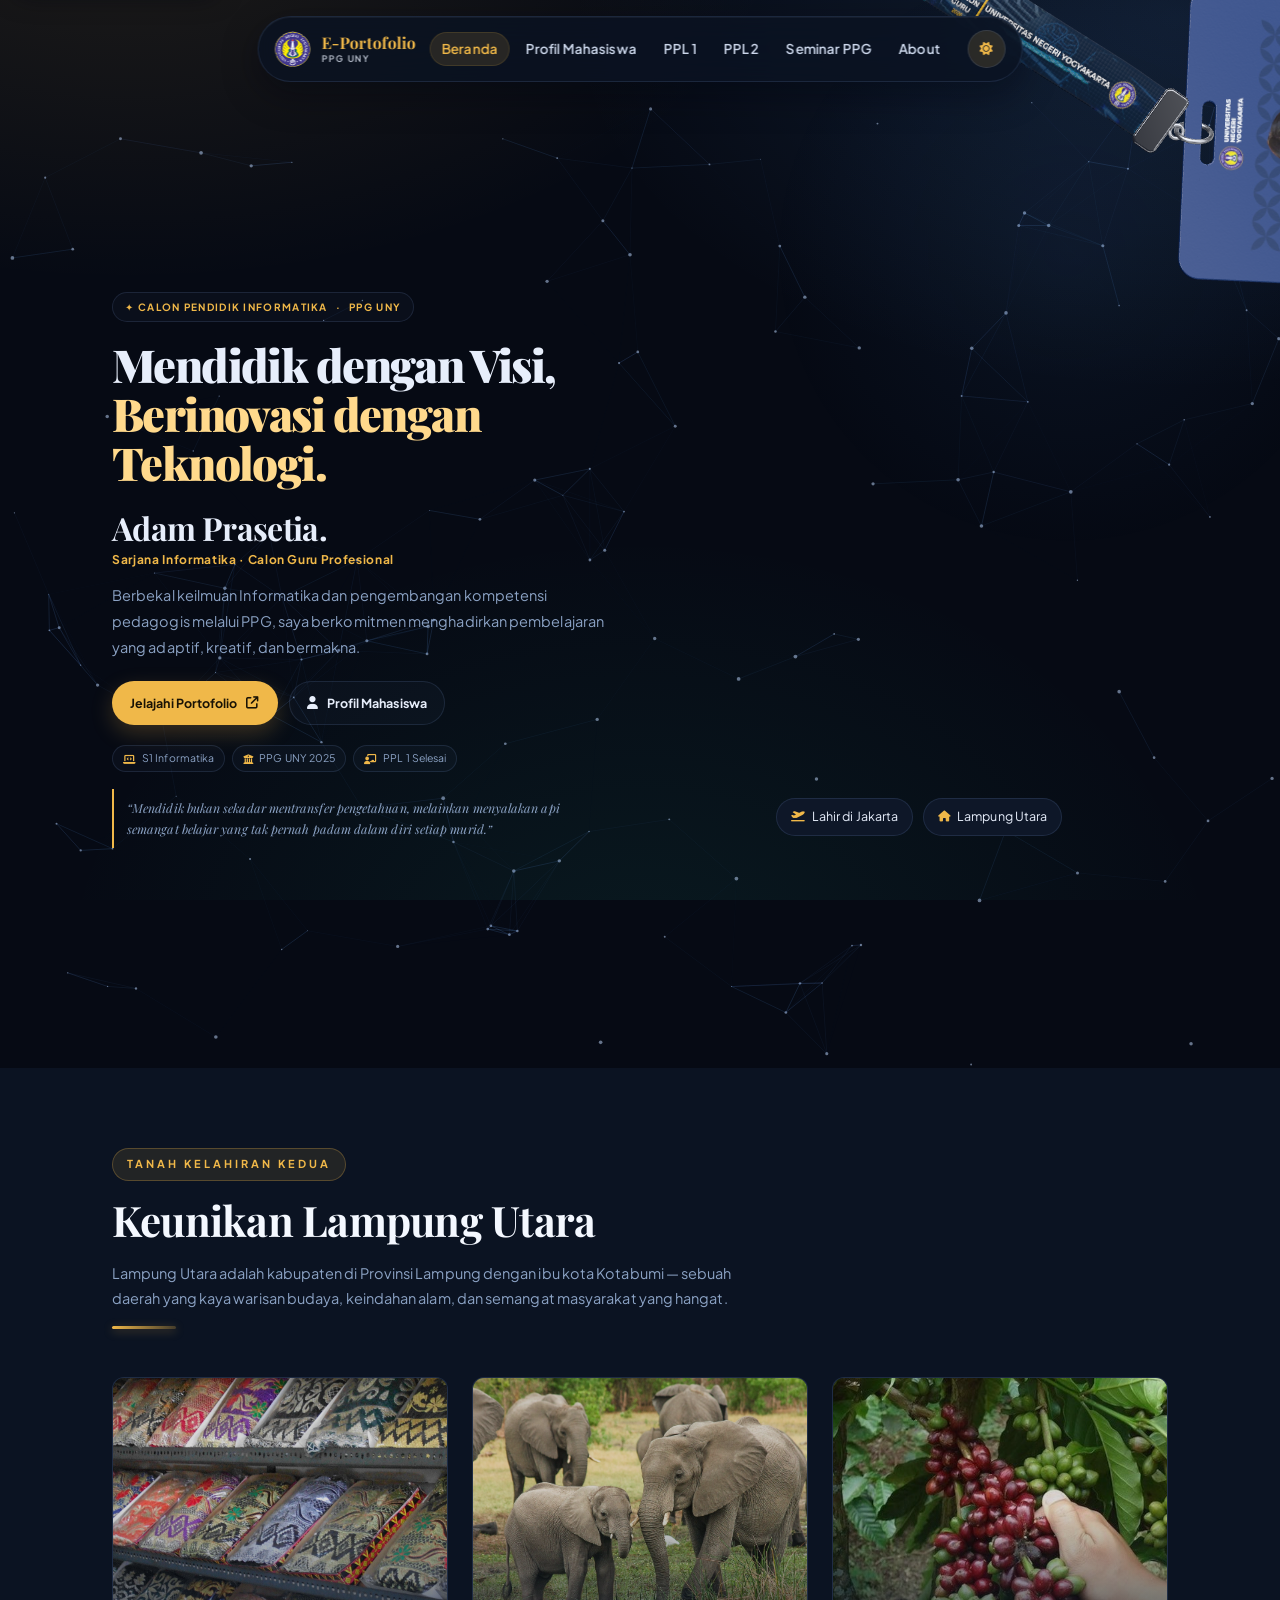
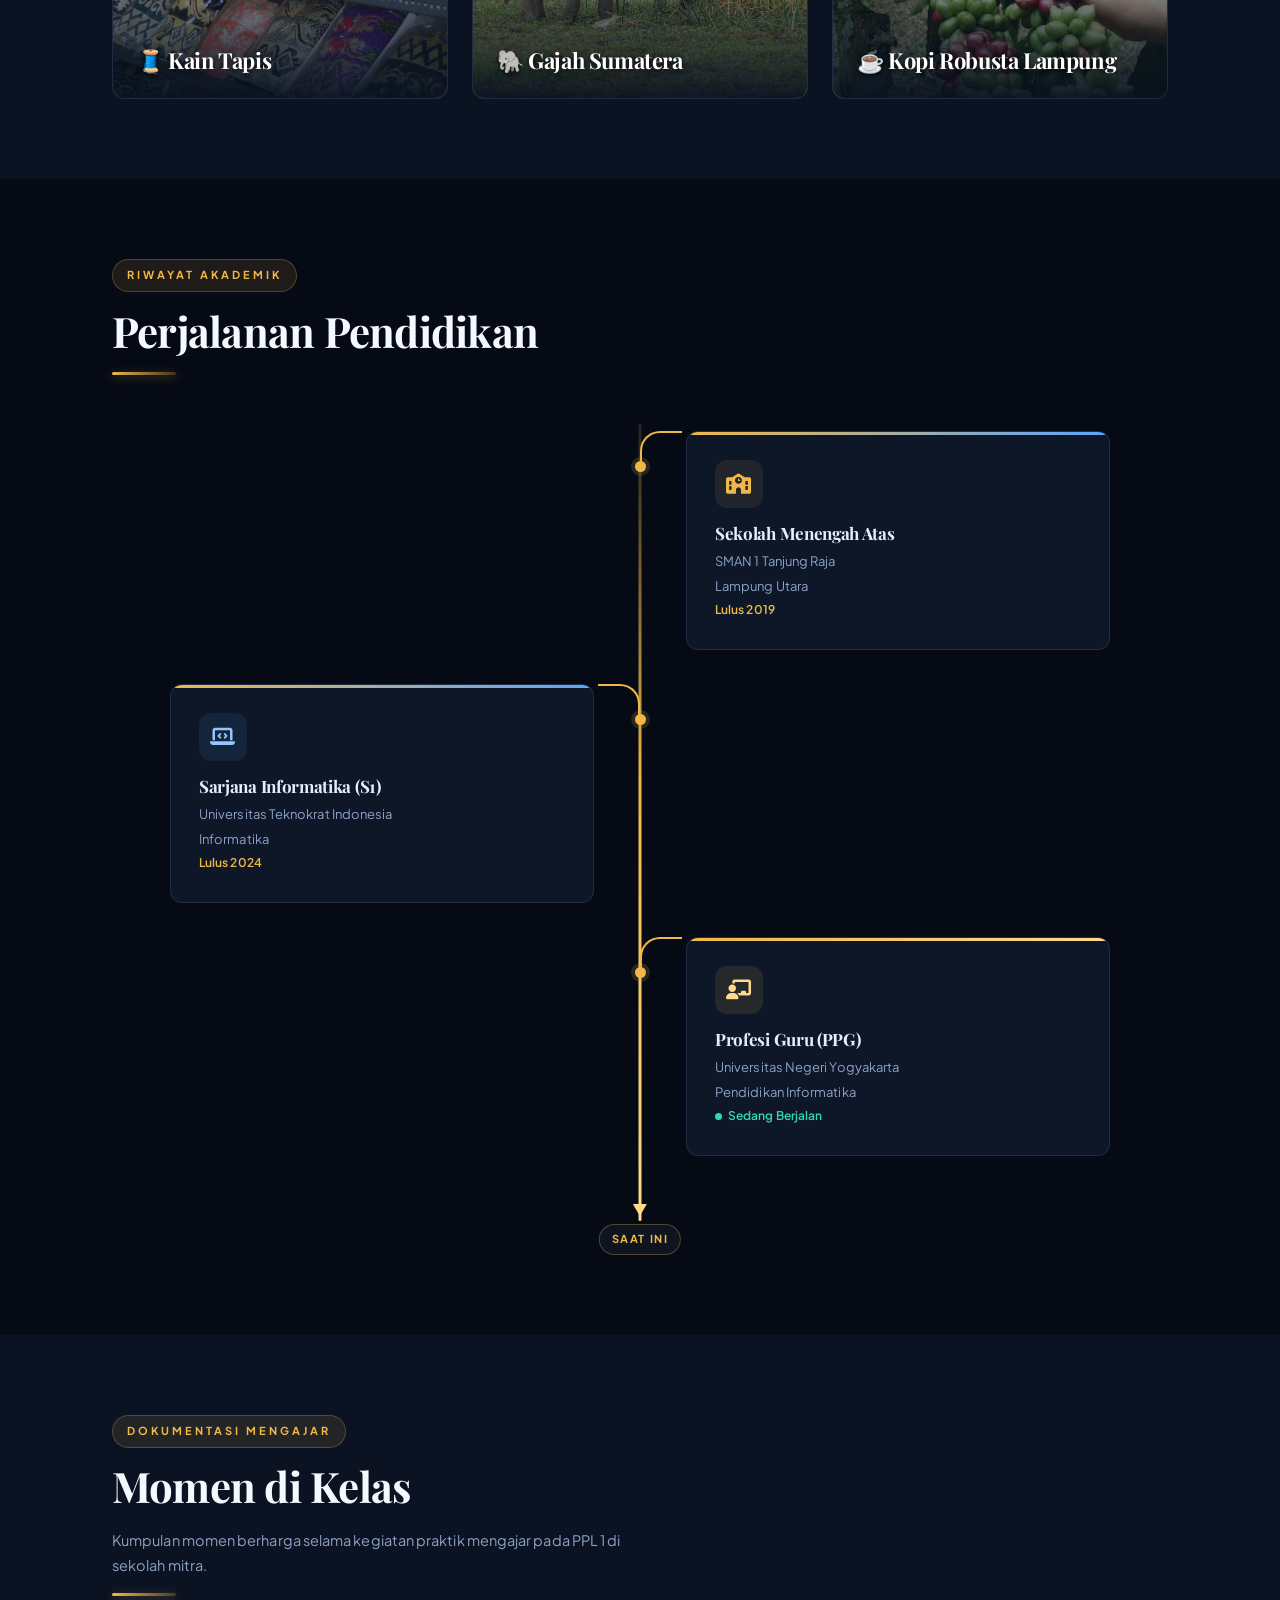
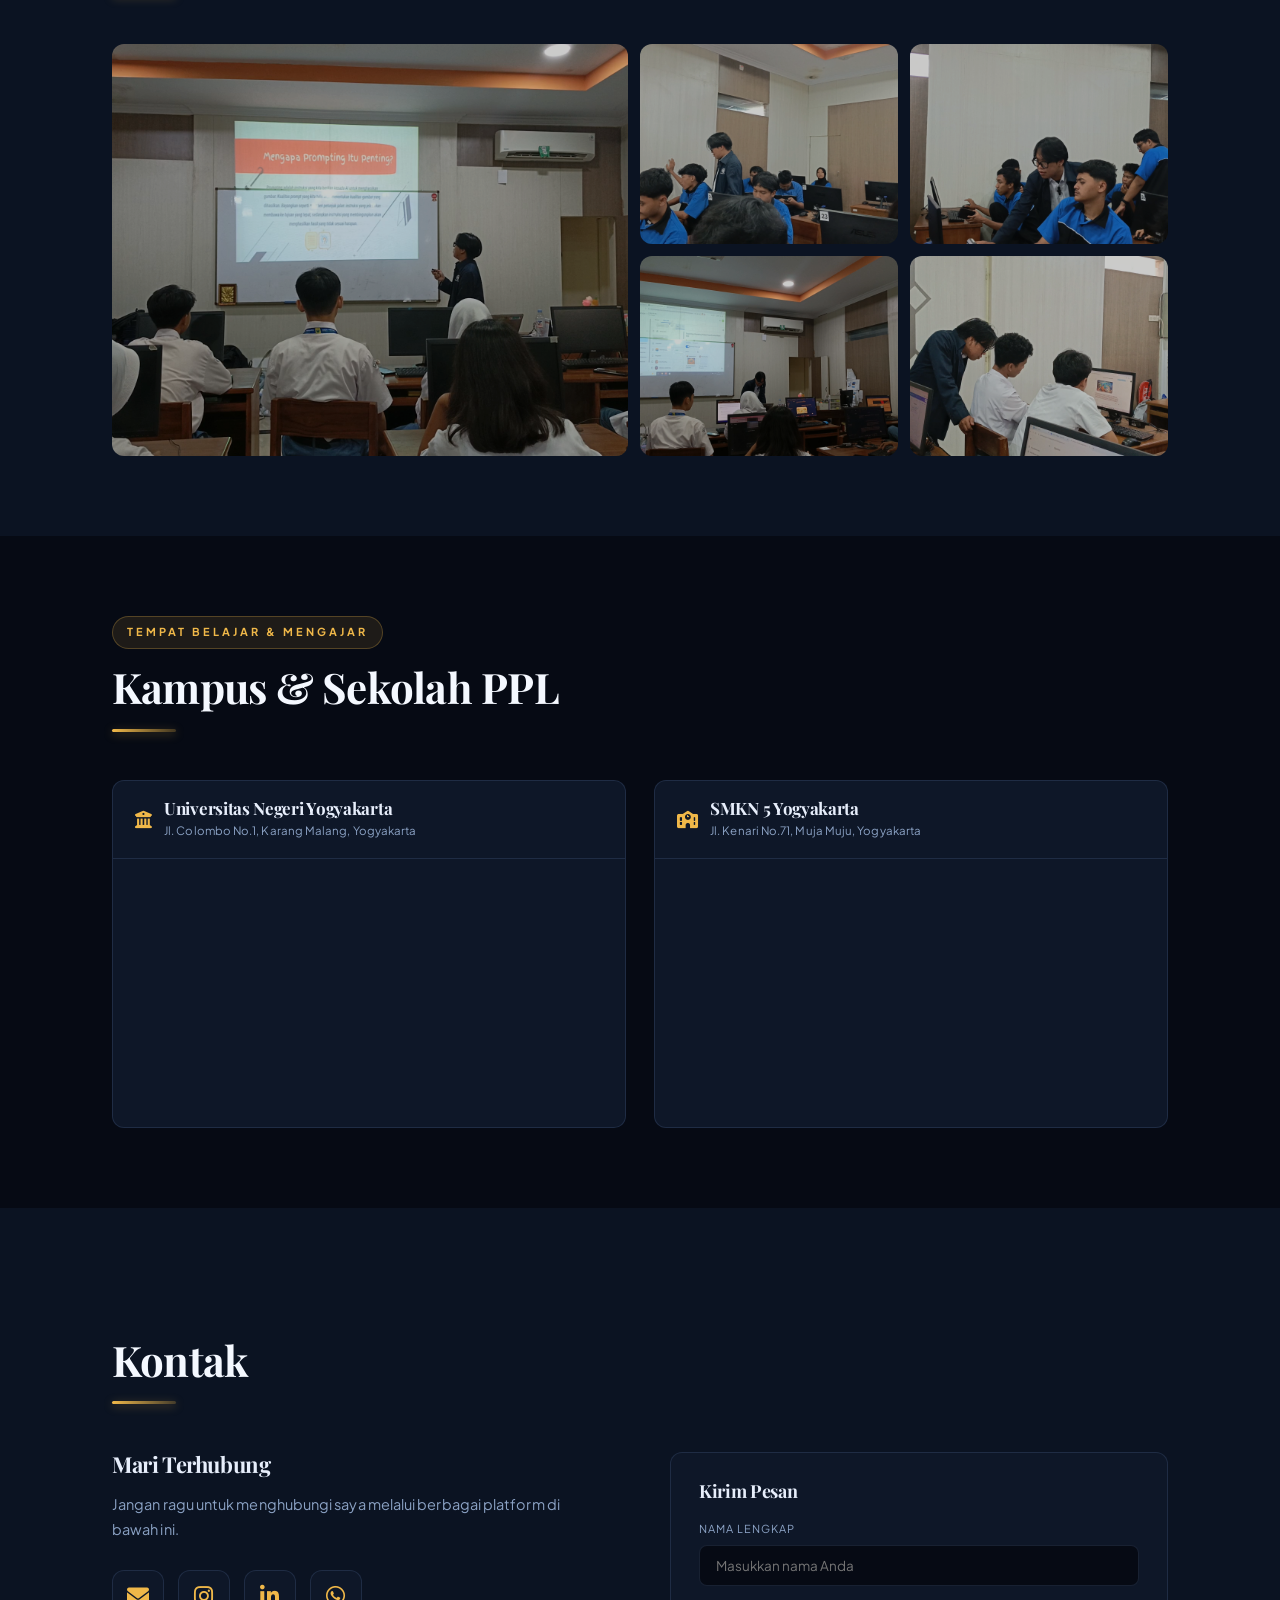
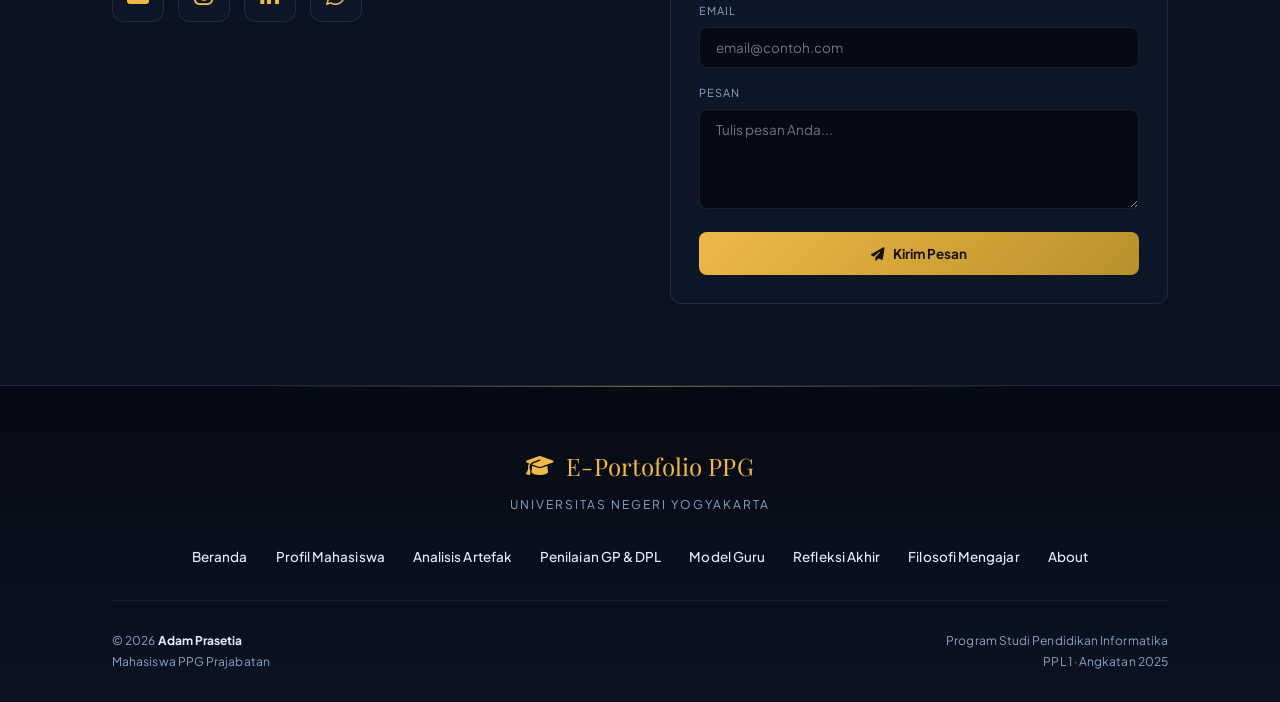
==== index.html @ bf737738 "Update" ====
<!DOCTYPE html><html lang="id"><head><meta charset="UTF-8" /><meta name="viewport" content="width=device-width, initial-scale=1.0" /><title>E-Portofolio PPG Prajabatan UNY — Adam Prasetia</title><link rel="icon" type="image/png" href="logo-uny.png"><meta name="description" content="E-Portofolio PPG Prajabatan Universitas Negeri Yogyakarta: profil mahasiswa, analisis artefak, penilaian GP & DPL, model guru, refleksi akhir, dan filosofi mengajar." /><meta property="og:title" content="E-Portofolio PPG Prajabatan UNY — Adam Prasetia" /><meta property="og:description" content="E-Portofolio PPG Prajabatan Universitas Negeri Yogyakarta: profil mahasiswa, analisis artefak, penilaian GP & DPL, model guru, refleksi akhir, dan filosofi mengajar." /><meta property="og:type" content="website" /><meta name="twitter:card" content="summary_large_image" /><link rel="preconnect" href="https://fonts.googleapis.com" /><link rel="preconnect" href="https://fonts.gstatic.com" crossorigin /><link rel="preconnect" href="https://cdnjs.cloudflare.com" crossorigin /><link rel="preload" as="style" href="assets/main.min.css" /><link rel="stylesheet" href="assets/main.min.css" /><link rel="stylesheet" href="assets/custom.css" /><link rel="stylesheet" href="assets/lanyard.css" /><link rel="stylesheet" href="https://fonts.googleapis.com/css2?family=Playfair+Display:ital,wght@0,400;0,600;0,700;0,900;1,400&family=Plus+Jakarta+Sans:wght@300;400;500;600;700&display=swap" /><link rel="stylesheet" href="https://cdnjs.cloudflare.com/ajax/libs/font-awesome/6.5.0/css/all.min.css" /><noscript><link rel="stylesheet" href="https://fonts.googleapis.com/css2?family=Playfair+Display:ital,wght@0,400;0,600;0,700;0,900;1,400&family=Plus+Jakarta+Sans:wght@300;400;500;600;700&display=swap" /><link rel="stylesheet" href="https://cdnjs.cloudflare.com/ajax/libs/font-awesome/6.5.0/css/all.min.css" /></noscript><link rel="preload" as="script" href="assets/core.min.js" /></head><body><div id="scroll-progress"></div><div id="toast"></div><div id="lightbox" class="lightbox"><div class="lightbox-close"><i class="fas fa-times"></i></div><div class="lightbox-nav lightbox-prev"><i class="fas fa-chevron-left"></i></div><div class="lightbox-nav lightbox-next"><i class="fas fa-chevron-right"></i></div><img class="lightbox-img" id="lightbox-img" src="" alt="Tampilan diperbesar" / fetchpriority="high" decoding="async"><div class="lightbox-caption" id="lightbox-caption"></div></div><div id="pdf-lightbox" class="pdf-lightbox"><div class="pdf-container"><div class="pdf-header"><h3 class="pdf-title"><i class="fas fa-file-pdf"></i><span id="pdf-title">Pratinjau Dokumen</span></h3><div class="pdf-close" id="pdf-close-btn"><i class="fas fa-times"></i></div></div><iframe class="pdf-iframe" id="pdf-iframe" src="" tabindex="-1" title="Pratinjau dokumen PDF"></iframe></div></div><div id="video-lightbox" class="video-lightbox"><div class="video-container"><div class="video-header"><h3 class="video-title"><i class="fas fa-play-circle"></i><span id="video-title">Pratinjau Video</span></h3><div class="video-close" id="video-close-btn"><i class="fas fa-times"></i></div></div><div class="video-iframe-wrap"><iframe
class="video-iframe"
id="video-iframe"
src=""
tabindex="-1"
allow="
accelerometer;
autoplay;
clipboard-write;
encrypted-media;
gyroscope;
picture-in-picture;
"
allowfullscreen
></iframe></div></div></div><div id="loading-screen"><canvas id="rain-canvas"></canvas><div class="loading-content"><div class="loading-logo"><img src="logo-uny.png" alt="Logo UNY" / fetchpriority="high" decoding="async"></div><div class="loading-title">PPG Prajabatan</div><div class="loading-sub">Program Profesi Guru</div><div class="loading-univ">Universitas Negeri Yogyakarta</div><div class="loading-bar"><div class="loading-bar-fill"></div></div></div></div><a class="skip-link" href="#main-content">Lewati ke konten utama</a><nav id="navbar" aria-label="Navigasi utama"><div class="nav-brand" role="button" tabindex="0" aria-label="Kembali ke Beranda" data-onclick="showPage('beranda')" data-onkeydown="if(event.key==='Enter'||event.key===' '){event.preventDefault();showPage('beranda')}"><img class="nav-brand-logo" src="logo-uny.png" alt="Logo Universitas Negeri Yogyakarta" /><span class="nav-brand-copy"><span class="nav-brand-title">E-Portofolio</span><em>PPG UNY</em></span></div><button id="theme-toggle" class="theme-toggle" type="button" aria-label="Aktifkan mode terang" data-onclick="toggleTheme()"><i class="fas fa-sun" aria-hidden="true"></i></button><button id="nav-toggle" class="nav-toggle" type="button" aria-label="Buka menu" aria-expanded="false" aria-controls="nav-links" data-onclick="toggleMobileMenu()"><span></span><span></span><span></span></button><ul class="nav-links" id="nav-links" data-navmode="main"><li><a href="#beranda" data-onclick="showPage('beranda');return false" id="nav-beranda" class="active" aria-current="page">Beranda</a></li><li><a href="#profil-mahasiswa" data-onclick="showPage('profil-mahasiswa');return false" id="nav-profil-mahasiswa">Profil Mahasiswa</a></li><li><a href="#analisis-artefak" data-onclick="enterSemester1();return false" id="nav-semester-1">PPL 1</a></li><li><a href="#semester-2" data-onclick="showPage('semester-2');return false" id="nav-semester-2">PPL 2</a></li><li><a href="#identifikasi-diri" data-onclick="enterSeminar();return false" id="nav-seminar-ppg">Seminar PPG</a></li><li><a href="#about" data-onclick="showPage('about');return false" id="nav-about">About</a></li></ul><ul class="nav-links" id="nav-links-sem1" data-navmode="sem1" hidden><li class="dropdown" id="dropdown-porto1"><button type="button" class="dropbtn" aria-haspopup="true" aria-expanded="false" aria-controls="menu-porto1" data-onclick="toggleDropdown('dropdown-porto1')"
>Portofolio 1 <i class="fas fa-caret-down" aria-hidden="true"></i
></button><div class="dropdown-content" id="menu-porto1" role="menu" aria-label="Portofolio 1"><a role="menuitem" href="#analisis-artefak" data-onclick="showPage('analisis-artefak');return false">Analisis Artefak</a><a role="menuitem" href="#penilaian" data-onclick="showPage('penilaian');return false">Penilaian GP &amp; DPL</a><a role="menuitem" href="#model" data-onclick="showPage('model');return false">Model Guru yang Dituju</a></div></li><li class="dropdown" id="dropdown-porto2"><button type="button" class="dropbtn" aria-haspopup="true" aria-expanded="false" aria-controls="menu-porto2" data-onclick="toggleDropdown('dropdown-porto2')"
>Portofolio 2 <i class="fas fa-caret-down" aria-hidden="true"></i
></button><div class="dropdown-content" id="menu-porto2" role="menu" aria-label="Portofolio 2"><a role="menuitem" href="#refleksi-akhir" data-onclick="showPage('refleksi-akhir');return false">Refleksi Akhir</a><a role="menuitem" href="#filosofi-mengajar" data-onclick="showPage('filosofi-mengajar');return false">Filosofi Mengajar</a></div></li><li><a href="#beranda" data-onclick="backToBeranda();return false" id="nav-back-beranda"><i class="fas fa-arrow-left" aria-hidden="true"></i>&nbsp;Kembali ke Beranda</a></li></ul><ul class="nav-links" id="nav-links-seminar" data-navmode="seminar" hidden><li><a href="#identifikasi-diri" data-onclick="showPage('identifikasi-diri');return false" id="nav-identifikasi-diri">Identifikasi Diri</a></li><li><a href="#refleksi-selama-ppg" data-onclick="showPage('refleksi-selama-ppg');return false" id="nav-refleksi-selama-ppg" aria-label="Buka Refleksi Selama PPG">Refleksi</a></li><li><a href="#refleksi-sem1" data-onclick="showPage('refleksi-sem1');return false" id="nav-refleksi-sem1" aria-label="Buka Refleksi Semester 1">Semester 1</a></li><li><a href="#refleksi-sem2" data-onclick="showPage('refleksi-sem2');return false" id="nav-refleksi-sem2" aria-label="Buka Refleksi Semester 2">Semester 2</a></li><li><a href="#inovasi-pendidikan" data-onclick="showPage('inovasi-pendidikan');return false" id="nav-inovasi-pendidikan">Inovasi Pendidikan</a></li><li><a href="#beranda" data-onclick="backToBeranda();return false" id="nav-back-beranda-seminar"><i class="fas fa-arrow-left" aria-hidden="true"></i>&nbsp;Kembali ke Beranda</a></li></ul></nav><main id="main-content" tabindex="-1"><div id="page-beranda" class="page active"><section class="section canvas-wrap-section" id="hero-wrap-section"><canvas class="interactive-canvas" id="hero-canvas"></canvas><div class="container" style="position: relative; z-index: 1"><div id="hero"><div class="hero-text">
  <p class="greeting">✦ Calon Pendidik Informatika <span aria-hidden="true">·</span> PPG UNY</p>
  <h1 class="hero-headline">Mendidik dengan Visi,<br /><span>Berinovasi dengan Teknologi.</span></h1>
  <div class="hero-identity">
    <p class="hero-name">Adam Prasetia.</p>
    <p class="hero-role">Sarjana Informatika <span aria-hidden="true">·</span> Calon Guru Profesional</p>
  </div>
  <p class="tagline">Berbekal keilmuan Informatika dan pengembangan kompetensi pedagogis melalui PPG, saya berkomitmen menghadirkan pembelajaran yang adaptif, kreatif, dan bermakna.</p>
  <div class="hero-actions" aria-label="Navigasi portofolio">
    <a class="hero-cta hero-cta-primary" href="#analisis-artefak" data-onclick="showPage('analisis-artefak');return false">
      Jelajahi Portofolio <i class="fas fa-arrow-up-right-from-square" aria-hidden="true"></i>
    </a>
    <a class="hero-cta hero-cta-secondary" href="#profil-mahasiswa" data-onclick="showPage('profil-mahasiswa');return false">
      <i class="fas fa-user" aria-hidden="true"></i> Profil Mahasiswa
    </a>
  </div>
  <div class="hero-badges" aria-label="Ringkasan akademik">
    <span class="badge"><i class="fas fa-laptop-code" aria-hidden="true"></i> S1 Informatika</span>
    <span class="badge"><i class="fas fa-university" aria-hidden="true"></i> PPG UNY 2025</span>
    <span class="badge"><i class="fas fa-chalkboard-teacher" aria-hidden="true"></i> PPL 1 Selesai</span>
  </div>
  <blockquote class="hero-quote">“Mendidik bukan sekadar mentransfer pengetahuan, melainkan menyalakan api semangat belajar yang tak pernah padam dalam diri setiap murid.”</blockquote>
</div><div class="hero-photo-wrap"><div class="lanyard-flow-space" aria-hidden="true"></div><div id="lanyard-3d" class="lanyard-3d" role="img" aria-label="ID Card Adam Prasetia — bisa ditarik dan diklik untuk dibalik"></div><div class="origin-tags"><div class="origin-tag"><i class="fas fa-plane-departure"></i> Lahir di Jakarta
</div><div class="origin-tag"><i class="fas fa-home"></i> Lampung Utara
</div></div></div></div></div></section><section class="section" style="background: var(--bg2)"><div class="container"><p class="section-label">Tanah Kelahiran Kedua</p><h2 class="section-title">Keunikan Lampung Utara</h2><p
style="
color: var(--muted);
font-size: 14.5px;
max-width: 620px;
line-height: 1.75;
margin-bottom: 14px;
"
>
Lampung Utara adalah kabupaten di Provinsi Lampung dengan ibu kota
Kotabumi — sebuah daerah yang kaya warisan budaya, keindahan alam,
dan semangat masyarakat yang hangat.
</p><div class="section-divider"></div><div class="keunikan-grid"><div class="keunikan-card"><img src="Tapis.JPG" alt="Kain Tapis" / loading="lazy" decoding="async"><div class="keunikan-overlay"><h3>🧵 Kain Tapis</h3></div><div class="keunikan-desc">
Warisan leluhur Lampung yang ditenun dengan benang emas bermotif
indah.
</div></div><div class="keunikan-card"><img src="Gajah.jpg" alt="Gajah" / loading="lazy" decoding="async"><div class="keunikan-overlay"><h3>🐘 Gajah Sumatera</h3></div><div class="keunikan-desc">
Lampung adalah rumah bagi Gajah Sumatera yang dilindungi.
</div></div><div class="keunikan-card"><img src="Kopi.jpg" alt="Kopi" / loading="lazy" decoding="async"><div class="keunikan-overlay"><h3>☕ Kopi Robusta Lampung</h3></div><div class="keunikan-desc">
Lampung Utara menghasilkan kopi Robusta terbaik yang terkenal
hingga mancanegara.
</div></div></div></div></section><section class="section canvas-wrap-section" id="edu-wrap-section"><canvas class="interactive-canvas" id="edu-canvas"></canvas><div class="container" style="position: relative; z-index: 1"><p class="section-label">Riwayat Akademik</p><h2 class="section-title">Perjalanan Pendidikan</h2><div class="section-divider"></div><div class="edu-root"><div class="edu-root-trunk"></div><div class="edu-branch right"><div class="edu-card"><div class="edu-icon"><i class="fas fa-school"></i></div><h3>Sekolah Menengah Atas</h3><p class="edu-school">SMAN 1 Tanjung Raja</p><p class="edu-school">Lampung Utara</p><p class="edu-year">Lulus 2019</p></div></div><div class="edu-branch left"><div class="edu-card"><div
class="edu-icon"
style="background: rgba(74, 143, 224, 0.1); color: var(--blue2)"
><i class="fas fa-laptop-code"></i></div><h3>Sarjana Informatika (S1)</h3><p class="edu-school">Universitas Teknokrat Indonesia</p><p class="edu-school">Informatika</p><p class="edu-year">Lulus 2024</p></div></div><div class="edu-branch right"><div class="edu-card current"><div
class="edu-icon"
style="background: rgba(201, 168, 76, 0.12); color: var(--gold2)"
><i class="fas fa-chalkboard-teacher"></i></div><h3>Profesi Guru (PPG)</h3><p class="edu-school">Universitas Negeri Yogyakarta</p><p class="edu-school">Pendidikan Informatika</p><p
class="edu-year"
style="color: var(--teal); display: flex; align-items: center"
><span class="pulse-dot"></span> Sedang Berjalan
</p></div></div><div class="edu-root-tip"><span>Saat ini</span></div></div></div></section><section class="section" style="background: var(--bg2)"><div class="container"><p class="section-label">Dokumentasi Mengajar</p><h2 class="section-title">Momen di Kelas</h2><p
style="
color: var(--muted);
font-size: 14.5px;
max-width: 600px;
line-height: 1.75;
margin-bottom: 14px;
"
>
Kumpulan momen berharga selama kegiatan praktik mengajar pada PPL 1
di sekolah mitra.
</p><div class="section-divider"></div><div class="gallery-grid"><div class="gallery-item"><img src="Presentasi.png" alt="Mengajar" / loading="lazy" decoding="async"><div class="gallery-overlay">Presentasi materi di kelas</div></div><div class="gallery-item"><img src="Praktik.png" alt="Diskusi" / loading="lazy" decoding="async"><div class="gallery-overlay">Bimbingan Praktik Mandiri</div></div><div class="gallery-item"><img src="Praktik2.png" / loading="lazy" decoding="async"><div class="gallery-overlay">Praktikum laboratorium komputer</div></div><div class="gallery-item"><img src="Review.png" alt="Evaluasi" / loading="lazy" decoding="async"><div class="gallery-overlay">Sesi evaluasi pembelajaran</div></div><div class="gallery-item"><img src="Bimbingan.png" alt="Bimbingan" / loading="lazy" decoding="async"><div class="gallery-overlay">Pembimbingan individu siswa</div></div></div></div></section><section class="section canvas-wrap-section" id="loc-wrap-section"><canvas class="interactive-canvas" id="loc-canvas"></canvas><div class="container" style="position: relative; z-index: 1"><p class="section-label">Tempat Belajar &amp; Mengajar</p><h2 class="section-title">Kampus &amp; Sekolah PPL</h2><div class="section-divider"></div><div class="location-grid"><div class="loc-card"><div class="loc-head"><i class="fas fa-university"></i><div><h3>Universitas Negeri Yogyakarta</h3><p class="sub">Jl. Colombo No.1, Karang Malang, Yogyakarta</p></div></div><iframe
class="map-frame"
src="https://www.google.com/maps/embed?pb=!1m18!1m12!1m3!1d3953.1518389077896!2d110.38367071185164!3d-7.773719177088111!2m3!1f0!2f0!3f0!3m2!1i1024!2i768!4f13.1!3m3!1m2!1s0x2e7a59ca2277b3d5%3A0x5de05892db468c4d!2sUniversitas%20Negeri%20Yogyakarta!5e0!3m2!1sid!2sid!4v1780264315421!5m2!1sid!2sid"
allowfullscreen
loading="lazy"
referrerpolicy="no-referrer-when-downgrade"
></iframe></div><div class="loc-card"><div class="loc-head"><i class="fas fa-school"></i><div><h3>SMKN 5 Yogyakarta</h3><p class="sub">Jl. Kenari No.71, Muja Muju, Yogyakarta</p></div></div><iframe
class="map-frame"
src="https://www.google.com/maps/embed?pb=!1m18!1m12!1m3!1d3952.9022592294136!2d110.39468!3d-7.800172000000001!2m3!1f0!2f0!3f0!3m2!1i1024!2i768!4f13.1!3m3!1m2!1s0x2e7a577cb442df09%3A0xcab82dd84d6f74c5!2zU01LIE4gNSAo6qau6qaz6qax6qeA6qaV6qat6qeA6qaS6qa26qau6qaC6qaS6qa26qau6qaCKQ!5e0!3m2!1sid!2sid!4v1780263902692!5m2!1sid!2sid"
allowfullscreen
loading="lazy"
referrerpolicy="no-referrer-when-downgrade"
></iframe></div></div></div></section><section class="section" style="background: var(--bg2)"><div class="container"><p class="section-label">Hubungi Saya</p><h2 class="section-title">Kontak</h2><div class="section-divider"></div><div class="contact-grid"><div class="contact-info"><h3>Mari Terhubung</h3><p>
Jangan ragu untuk menghubungi saya melalui berbagai platform di
bawah ini.
</p><div class="social-row"><a href="mailto:email@contoh.com" class="social-btn"
><i class="fas fa-envelope"></i
></a><a
href="https://www.instagram.com/prasti.ad/"
class="social-btn"
><i class="fab fa-instagram"></i
></a><a href="#" class="social-btn"
><i class="fab fa-linkedin-in"></i
></a><a href="https://wa.me/6283827780134" class="social-btn"
><i class="fab fa-whatsapp"></i
></a></div></div><div
style="
padding: 28px;
background: var(--card);
border: 1px solid var(--border);
border-radius: var(--radius);
"
><h3
style="
font-family: var(--serif);
font-size: 18px;
margin-bottom: 18px;
"
>
Kirim Pesan
</h3><div class="form-group"><label class="form-label">Nama Lengkap</label
><input
type="text"
id="contact-name"
class="form-input"
placeholder="Masukkan nama Anda"
/></div><div class="form-group"><label class="form-label">Email</label
><input
type="email"
id="contact-email"
class="form-input"
placeholder="email@contoh.com"
/></div><div class="form-group"><label class="form-label">Pesan</label
><textarea
id="contact-message"
class="form-textarea"
placeholder="Tulis pesan Anda..."
></textarea></div><button class="btn-send" data-onclick="kirimPesan()"><i class="fas fa-paper-plane" style="margin-right: 8px"></i
>Kirim Pesan
</button></div></div></div></section></div><div id="page-profil-mahasiswa" class="page"><section class="section canvas-wrap-section" id="profil-wrap-section" style="padding-top: 100px"><canvas class="interactive-canvas" id="profil-canvas"></canvas><div class="container" style="position: relative; z-index: 1"><p class="section-label">Profil Mahasiswa</p><h2 class="section-title">Profil Mahasiswa</h2><div class="section-divider"></div><div
class="profil-intro"
style="
display: flex;
flex-wrap: wrap;
gap: 40px;
align-items: center;
margin-bottom: 50px;
"
><div
class="profil-photo-area"
style="flex-shrink: 0; display: flex; justify-content: center"
><div class="photo-ring-wrapper"><div class="photo-circle"><img src="Profile2.png" alt="Foto Profil" / loading="lazy" decoding="async"></div><div class="rotating-bg"><img src="logo.png" alt="UNY" / loading="lazy" decoding="async"></div></div></div><div class="profil-desc" style="flex: 1; min-width: 280px"><h3
style="
font-family: var(--serif);
font-size: 26px;
color: var(--gold);
margin-bottom: 12px;
"
>
Adam Prasetia
</h3><p style="color: var(--muted); line-height: 1.8; font-size: 15px">
Mahasiswa PPG Prajabatan Bidang Informatika Universitas Negeri
Yogyakarta. Lahir di Jakarta, besar di Lampung Utara. Memiliki
ketertarikan mendalam pada dunia pendidikan dan teknologi.
Percaya bahwa setiap murid berhak mendapatkan pembelajaran yang
bermakna dan menyenangkan.
</p><p style="color: var(--text); font-size: 14px; margin-top: 10px"><i
class="fas fa-map-marker-alt"
style="color: var(--gold); margin-right: 6px"
></i>
Yogyakarta, Indonesia
</p></div></div><div class="profil-section-block" style="margin-bottom: 40px"><h3
style="
font-family: var(--serif);
font-size: 20px;
color: var(--gold2);
margin-bottom: 15px;
"
><i class="fas fa-history" style="margin-right: 10px"></i>Latar
Belakang
</h3><p style="color: var(--muted); line-height: 1.8">
Saya menempuh pendidikan dasar hingga menengah di Lampung Utara,
kemudian melanjutkan studi S1 Informatika di Universitas Teknokrat
Indonesia. Selama kuliah, saya aktif dalam beberapa organisasi dan
pernah mengikuti kegiatan kampus mengajar, yang menumbuhkan minat
saya di bidang pendidikan. Setelah lulus, saya memutuskan untuk
mengikuti Program Profesi Guru (PPG) Prajabatan agar dapat menjadi
pendidik profesional yang mampu mengintegrasikan teknologi dalam
pembelajaran.
</p></div><div class="profil-section-block" style="margin-bottom: 40px"><h3
style="
font-family: var(--serif);
font-size: 20px;
color: var(--gold2);
margin-bottom: 15px;
"
><i class="fas fa-heart" style="margin-right: 10px"></i>Motivasi
Mengikuti PPG
</h3><p style="color: var(--muted); line-height: 1.8">
Keinginan untuk menjadi guru yang tidak hanya mengajar, tetapi
juga mendidik dan menginspirasi siswa menjadi alasan utama saya
mengikuti PPG. Saya ingin mengubah paradigma bahwa mata pelajaran
informatika itu sulit menjadi sesuatu yang seru dan dekat dengan
kehidupan sehari-hari. Melalui PPG ini, saya berharap dapat
memperdalam kompetensi pedagogik dan profesional sehingga kelak
bisa menciptakan generasi yang melek teknologi dan berakhlak
mulia.
</p></div><div class="profil-section-block" style="margin-bottom: 40px"><h3
style="
font-family: var(--serif);
font-size: 20px;
color: var(--gold2);
margin-bottom: 20px;
"
><i class="fas fa-star" style="margin-right: 10px"></i>Hobi
</h3><div class="hobi-grid"><div class="hobi-card"><img src="coding.jpg" alt="Coding" / loading="lazy" decoding="async"><h4>Coding</h4><p>
Mengeksplorasi bahasa pemrograman baru dan membangun proyek
kecil.
</p></div><div class="hobi-card"><img src="foto.jpg" alt="Fotografi" / loading="lazy" decoding="async"><h4>Fotografi</h4><p>
Mengabadikan momen melalui lensa, terutama landscape dan
street photography.
</p></div><div class="hobi-card"><img src="baca.jpg" alt="Membaca" / loading="lazy" decoding="async"><h4>Membaca</h4><p>
Menelusuri buku-buku fiksi ilmiah dan pengembangan diri di
waktu senggang.
</p></div></div></div><div class="profil-section-block"><h3
style="
font-family: var(--serif);
font-size: 20px;
color: var(--gold2);
margin-bottom: 20px;
"
><i class="fas fa-tools" style="margin-right: 10px"></i>Skill
</h3><div class="skill-tags"><span class="skill-tag"
><i class="fas fa-check-circle"></i> HTML / CSS</span
><span class="skill-tag"
><i class="fas fa-check-circle"></i> JavaScript</span
><span class="skill-tag"
><i class="fas fa-check-circle"></i> Python</span
><span class="skill-tag"
><i class="fas fa-check-circle"></i> Desain UI/UX</span
><span class="skill-tag"
><i class="fas fa-check-circle"></i> Komunikasi & Public
Speaking</span
></div></div></div></section></div><div id="page-analisis-artefak" class="page"><div class="art-hero"><div class="container"><p class="section-label">PPL 1 · 2025</p><h2 class="section-title">Analisis Artefak Pembelajaran</h2><p
style="
color: var(--muted);
font-size: 14.5px;
max-width: 600px;
line-height: 1.75;
"
>
Produk dan dokumentasi rencana serta perangkat pembelajaran yang
disusun selama pelaksanaan PPL 1 beserta analisis reflektifnya.
</p></div></div><section class="section canvas-wrap-section" id="art-wrap-section"><canvas class="interactive-canvas" id="art-canvas"></canvas><div class="container" style="position: relative; z-index: 1"><div class="art-tabs"><div class="art-tab active" data-onclick="showArtefak(this, 'analisis')">
📋 Analisis Produk
</div><div class="art-tab" data-onclick="showArtefak(this, 'rpp')">📄 RPP</div><div class="art-tab" data-onclick="showArtefak(this, 'video')">
🎬 Video Pembelajaran
</div><div class="art-tab" data-onclick="showArtefak(this, 'foto')">
📸 Foto Kegiatan
</div></div><div class="art-panel active" id="panel-analisis"><div class="analisis-grid"><div class="analisis-card"><div class="analisis-num">01</div><h3>Kendala Penyusunan Produk</h3><p>
Selama proses penyusunan produk pembelajaran, beberapa kendala
yang dihadapi meliputi: kesulitan menyesuaikan materi dengan
kemampuan awal siswa yang beragam, keterbatasan waktu dalam
merancang media interaktif berbasis teknologi, serta tantangan
menyelaraskan tujuan pembelajaran dengan indikator capaian
kurikulum Merdeka yang berlaku saat ini.
</p></div><div class="analisis-card"><div class="analisis-num">02</div><h3>Teori Pedagogi yang Diadopsi</h3><p>
Penyusunan produk mengadopsi Konstruktivisme Vygotsky melalui
scaffolding bertahap, Pembelajaran Berbasis Masalah (PBL)
untuk mendorong berpikir kritis, serta kerangka TPACK —
Technological Pedagogical Content Knowledge — dalam
mengintegrasikan teknologi secara bermakna dengan konten dan
pedagogi informatika.
</p></div><div class="analisis-card"><div class="analisis-num">03</div><h3>Faktor Keberhasilan Penerapan</h3><p>
Keberhasilan penerapan produk pembelajaran didukung oleh:
pemanfaatan media digital yang menarik perhatian siswa,
pendekatan pembelajaran kontekstual yang relevan dengan dunia
nyata, antusiasme siswa dalam aktivitas berbasis proyek, serta
iklim kelas yang kondusif dan kolaboratif selama proses
pembelajaran berlangsung.
</p></div><div class="analisis-card"><div class="analisis-num">04</div><h3>Perubahan untuk Situasi Berbeda</h3><p>
Komponen yang dapat disesuaikan untuk situasi kelas berbeda:
modul dapat disederhanakan untuk kelas heterogen, media dapat
dikonversi ke versi offline bagi sekolah dengan keterbatasan
internet, alokasi waktu fleksibel sesuai jam pelajaran, serta
tingkat kesulitan tugas dapat didiferensiasi berdasarkan
kemampuan masing-masing peserta didik.
</p></div></div></div><div class="art-panel" id="panel-rpp"><div
class="rpp-card"
data-onclick="
openPDF('RPP - X Keramik A - Pertemuan 2.pdf', 'RPP Siklus 1')
"
><div class="rpp-icon"><i class="fas fa-file-pdf"></i></div><div class="rpp-info"><h3>RPP Siklus 1</h3><p>Rencana Pelaksanaan Pembelajaran · Pertemuan 1–2</p></div><span class="rpp-badge">Siklus 1</span></div><div
class="rpp-card"
data-onclick="
openPDF('RPP - X Keramik A - Pertemuan 3.pdf', 'RPP Siklus 2')
"
><div class="rpp-icon"><i class="fas fa-file-pdf"></i></div><div class="rpp-info"><h3>RPP Siklus 2</h3><p>Rencana Pelaksanaan Pembelajaran · Pertemuan 3–4</p></div><span class="rpp-badge">Siklus 2</span></div><div
class="rpp-card"
data-onclick="
openPDF('RPP - X DKV B - Pertemuan 2.pdf', 'RPP Siklus 3')
"
><div class="rpp-icon"><i class="fas fa-file-pdf"></i></div><div class="rpp-info"><h3>RPP Siklus 3</h3><p>Rencana Pelaksanaan Pembelajaran · Pertemuan 5–6</p></div><span class="rpp-badge">Siklus 3</span></div></div><div class="art-panel" id="panel-video"><div class="video-card"><div
class="video-ph"
data-onclick="
openVideo(
'https://drive.google.com/file/d/1nOjJkErlNF82_ax2pQ5Q5K6p4KIi9JRY/preview',
'Video Pembelajaran',
)
"
><div class="play-btn"><i class="fas fa-play" style="margin-left: 4px"></i></div><span>Video Pembelajaran </span><p>Klik untuk memutar video</p></div><div class="video-info"><h3>Praktik Mengajar</h3><p>Dokumentasi video pelaksanaan praktik mengajar</p></div></div></div><div class="art-panel" id="panel-foto"><div class="foto-grid"><div class="foto-item"><img src="Awal.jpeg" alt="Foto 1" / loading="lazy" decoding="async"><div class="foto-item-info"><p>Dokumentasi Kegiatan 1</p><span>PPL 1 · 23 -2 - 2026</span></div></div><div class="foto-item"><img src="Wawancara.jpeg" alt="Foto 2" / loading="lazy" decoding="async"><div class="foto-item-info"><p>Dokumentasi Kegiatan 2</p><span>PPL 1 · 25 - 2 - 2026</span></div></div><div class="foto-item"><img src="Observasi.jpeg" alt="Foto 3" / loading="lazy" decoding="async"><div class="foto-item-info"><p>Dokumentasi Kegiatan 3</p><span>PPL 1 · 26 - 2 - 2026</span></div></div><div class="foto-item"><img src="Kamis.jpeg" alt="Foto 4" / loading="lazy" decoding="async"><div class="foto-item-info"><p>Dokumentasi Kegiatan 4</p><span>PPL 1 · 13 - 3 - 2026</span></div></div><div class="foto-item"><img src="Pramuka.jpeg" alt="Foto 5" / loading="lazy" decoding="async"><div class="foto-item-info"><p>Dokumentasi Kegiatan 5</p><span>PPL 1 · 2 - 4 - 2026</span></div></div></div></div></div></section></div><div id="page-penilaian" class="page"><section class="section canvas-wrap-section" id="penilaian-wrap-section"><canvas class="interactive-canvas" id="penilaian-canvas"></canvas><div class="container" style="position: relative; z-index: 1"><p class="section-label">Evaluasi Profesional</p><h2 class="section-title">Penilaian GP &amp; DPL</h2><p
style="
color: var(--muted);
font-size: 14.5px;
max-width: 620px;
line-height: 1.75;
margin-bottom: 14px;
"
>
Penilaian dari Guru Pamong (GP) dan Dosen Pembimbing Lapangan (DPL)
terhadap rancangan pembelajaran dan praktik mengajar selama 3 siklus
PPL.
</p><div class="section-divider"></div><div class="siklus-tabs"><div class="siklus-tab active" data-onclick="showSiklus(1)"><h4>Siklus 1</h4><p>Pertemuan ke-1 &amp; 2</p></div><div class="siklus-tab" data-onclick="showSiklus(2)"><h4>Siklus 2</h4><p>Pertemuan ke-3 &amp; 4</p></div><div class="siklus-tab" data-onclick="showSiklus(3)"><h4>Siklus 3</h4><p>Pertemuan ke-5 &amp; 6</p></div></div><div class="penilaian-panel active" id="siklus-1"><div class="penilaian-grid"><div class="p-card"><div class="penilai-head"><div class="p-avatar">GP</div><div><div class="p-name">Desi Wulandari, S.T.</div><div class="p-role">Guru Pamong</div></div></div><div
class="preview-foto"
data-onclick="
openPDF('Penilaian-1.pdf', 'Lembar Penilaian GP - Siklus 1')
"
><img
src="nilai.jpg"
alt="Preview Lembar Penilaian GP Siklus 1"
/ loading="lazy" decoding="async"><div class="preview-overlay"><i class="fas fa-search-plus"></i> Klik untuk lihat dokumen
</div></div><div class="catatan"><strong>Catatan GP</strong><p>
"Rancangan pembelajaran sudah cukup baik. Perlu peningkatan
dalam pengelolaan waktu."
</p></div><button
class="btn-preview-pdf"
data-onclick="
openPDF('Penilaian-1.pdf', 'Lembar Penilaian GP - Siklus 1')
"
><i class="fas fa-file-pdf"></i> Lihat Dokumen Lengkap
</button></div><div class="p-card"><div class="penilai-head"><div
class="p-avatar"
style="
background: linear-gradient(
135deg,
var(--blue),
var(--teal)
);
"
>
DPL
</div><div><div class="p-name">Pipit Utami, S.Pd.T., M.Pd</div><div class="p-role">Dosen Pembimbing</div></div></div><div
class="preview-foto"
data-onclick="
openPDF(
'https://www.w3.org/WAI/ER/tests/xhtml/testfiles/resources/pdf/dummy.pdf',
'Lembar Penilaian DPL - Siklus 1',
)
"
><img
src="nilai.jpg"
alt="Preview Lembar Penilaian DPL Siklus 1"
/ loading="lazy" decoding="async"><div class="preview-overlay"><i class="fas fa-search-plus"></i> Klik untuk lihat dokumen
</div></div><div class="catatan"><strong>Catatan DPL</strong><p>
"Penggunaan teknologi dalam pembelajaran sudah inovatif."
</p></div><button
class="btn-preview-pdf"
data-onclick="
openPDF(
'https://www.w3.org/WAI/ER/tests/xhtml/testfiles/resources/pdf/dummy.pdf',
'Lembar Penilaian DPL - Siklus 1',
)
"
><i class="fas fa-file-pdf"></i> Lihat Dokumen Lengkap
</button></div></div></div><div class="penilaian-panel" id="siklus-2"><div class="penilaian-grid"><div class="p-card"><div class="penilai-head"><div class="p-avatar">GP</div><div><div class="p-name">Desi Wulandari, S.T.</div><div class="p-role">Guru Pamong</div></div></div><div
class="preview-foto"
data-onclick="openPDF('Penilaian-2.pdf', 'Lembar GP Siklus 2')"
><img src="nilai.jpg" alt="Preview Lembar GP Siklus 2" / loading="lazy" decoding="async"><div class="preview-overlay"><i class="fas fa-search-plus"></i> Klik untuk lihat dokumen
</div></div><div class="catatan"><strong>Catatan GP</strong><p>"Ada peningkatan signifikan pada siklus kedua."</p></div><button
class="btn-preview-pdf"
data-onclick="openPDF('Penilaian-2.pdf', 'Lembar GP Siklus 2')"
><i class="fas fa-file-pdf"></i> Lihat Dokumen Lengkap
</button></div><div class="p-card"><div class="penilai-head"><div
class="p-avatar"
style="
background: linear-gradient(
135deg,
var(--blue),
var(--teal)
);
"
>
DPL
</div><div><div class="p-name">Pipit Utami, S.Pd.T., M.Pd</div><div class="p-role">Dosen Pembimbing</div></div></div><div
class="preview-foto"
data-onclick="
openPDF(
'https://www.w3.org/WAI/ER/tests/xhtml/testfiles/resources/pdf/dummy.pdf',
'Lembar DPL Siklus 2',
)
"
><img src="nilai.jpg" alt="Preview Lembar DPL Siklus 2" / loading="lazy" decoding="async"><div class="preview-overlay"><i class="fas fa-search-plus"></i> Klik untuk lihat dokumen
</div></div><div class="catatan"><strong>Catatan DPL</strong><p>"Media pembelajaran semakin kreatif."</p></div><button
class="btn-preview-pdf"
data-onclick="
openPDF(
'https://www.w3.org/WAI/ER/tests/xhtml/testfiles/resources/pdf/dummy.pdf',
'Lembar DPL Siklus 2',
)
"
><i class="fas fa-file-pdf"></i> Lihat Dokumen Lengkap
</button></div></div></div><div class="penilaian-panel" id="siklus-3"><div class="penilaian-grid"><div class="p-card"><div class="penilai-head"><div class="p-avatar">GP</div><div><div class="p-name">Desi Wulandari, S.T.</div><div class="p-role">Guru Pamong</div></div></div><div
class="preview-foto"
data-onclick="openPDF('Penilaian-3.pdf', 'Lembar GP Siklus 3')"
><img src="nilai.jpg" alt="Preview Lembar GP Siklus 3" / loading="lazy" decoding="async"><div class="preview-overlay"><i class="fas fa-search-plus"></i> Klik untuk lihat dokumen
</div></div><div class="catatan"><strong>Catatan GP</strong><p>"Mahasiswa telah menunjukkan perkembangan luar biasa."</p></div><button
class="btn-preview-pdf"
data-onclick="
openPDF(
'https://www.w3.org/WAI/ER/tests/xhtml/testfiles/resources/pdf/dummy.pdf',
'Lembar GP Siklus 3',
)
"
><i class="fas fa-file-pdf"></i> Lihat Dokumen Lengkap
</button></div><div class="p-card"><div class="penilai-head"><div
class="p-avatar"
style="
background: linear-gradient(
135deg,
var(--blue),
var(--teal)
);
"
>
DPL
</div><div><div class="p-name">Pipit Utami, S.Pd.T., M.Pd</div><div class="p-role">Dosen Pembimbing</div></div></div><div
class="preview-foto"
data-onclick="
openPDF(
'https://www.w3.org/WAI/ER/tests/xhtml/testfiles/resources/pdf/dummy.pdf',
'Lembar DPL Siklus 3',
)
"
><img src="nilai.jpg" alt="Preview Lembar DPL Siklus 3" / loading="lazy" decoding="async"><div class="preview-overlay"><i class="fas fa-search-plus"></i> Klik untuk lihat dokumen
</div></div><div class="catatan"><strong>Catatan DPL</strong><p>
"Kompetensi pedagogis dan teknologis telah terintegrasi
sangat baik."
</p></div><button
class="btn-preview-pdf"
data-onclick="
openPDF(
'https://www.w3.org/WAI/ER/tests/xhtml/testfiles/resources/pdf/dummy.pdf',
'Lembar DPL Siklus 3',
)
"
><i class="fas fa-file-pdf"></i> Lihat Dokumen Lengkap
</button></div></div></div></div></section></div><div id="page-model" class="page"><div class="misi-banner"><div class="container"><p class="section-label">Visi Profesional</p><div class="misi-quote">
"Menjadi Guru yang Menginspirasi,
<span style="color: var(--gold)">Inovatif</span>, dan Berpihak pada
Murid"
</div><p class="misi-sub">
Berkomitmen menjadi pendidik yang tidak hanya mentransfer
pengetahuan, tetapi membentuk karakter dan menumbuhkan potensi
setiap siswa.
</p></div></div><section class="section canvas-wrap-section" id="komp-wrap-section"><canvas class="interactive-canvas" id="komp-canvas"></canvas><div class="container" style="position: relative; z-index: 1"><p class="section-label">Kompetensi Guru</p><h2 class="section-title">Kompetensi yang Ingin Dibangun</h2><div class="section-divider"></div><div class="komp-grid"><div class="komp-card"><div class="komp-icon"><i class="fas fa-book-open"></i></div><h3>Kompetensi Pedagogik</h3><p>Memahami karakteristik dan kebutuhan belajar setiap siswa.</p><div class="komp-tags"><span class="k-tag">Berdiferensiasi</span
><span class="k-tag">Asesmen Formatif</span></div></div><div class="komp-card"><div class="komp-icon"><i class="fas fa-laptop-code"></i></div><h3>Kompetensi Profesional</h3><p>
Menguasai konten informatika secara mendalam dan mengikuti
perkembangan teknologi.
</p><div class="komp-tags"><span class="k-tag">TPACK</span
><span class="k-tag">Update Teknologi</span></div></div><div class="komp-card"><div class="komp-icon"><i class="fas fa-users"></i></div><h3>Kompetensi Sosial</h3><p>
Membangun relasi positif dengan siswa, rekan sejawat, dan
komunitas sekolah.
</p><div class="komp-tags"><span class="k-tag">Komunikasi Efektif</span
><span class="k-tag">Kolaborasi</span></div></div><div class="komp-card"><div class="komp-icon"><i class="fas fa-heart"></i></div><h3>Kompetensi Kepribadian</h3><p>
Menjadi teladan dengan integritas tinggi dan semangat belajar
sepanjang hayat.
</p><div class="komp-tags"><span class="k-tag">Integritas</span
><span class="k-tag">Reflektif</span></div></div></div></div></section><section class="section" style="background: var(--bg2)"><div class="container"><p class="section-label">Karakter Guru Ideal</p><h2 class="section-title">Karakter yang Ingin Dibangun</h2><div class="section-divider"></div><div class="kar-grid"><div class="kar-card"><div class="kar-icon">🌱</div><h3>Fasilitator Pertumbuhan</h3><p>
Hadir sebagai teman belajar yang memfasilitasi pertumbuhan
siswa.
</p></div><div class="kar-card"><div class="kar-icon">💡</div><h3>Inovator Pembelajaran</h3><p>Terus berinovasi dalam metode dan media pembelajaran.</p></div><div class="kar-card"><div class="kar-icon">🎯</div><h3>Berorientasi Hasil</h3><p>Berkomitmen pada pencapaian hasil belajar optimal.</p></div><div class="kar-card"><div class="kar-icon">🤝</div><h3>Kolaboratif</h3><p>
Membangun komunitas belajar bersama rekan guru, siswa, dan orang
tua.
</p></div><div class="kar-card"><div class="kar-icon">🔍</div><h3>Reflektif</h3><p>Secara konsisten merefleksikan praktik mengajar.</p></div><div class="kar-card"><div class="kar-icon">⚖️</div><h3>Berkeadilan</h3><p>
Memastikan setiap siswa mendapat kesempatan belajar yang setara.
</p></div></div></div></section><section class="section canvas-wrap-section" id="timeline-wrap-section"><canvas class="interactive-canvas" id="timeline-canvas"></canvas><div class="container" style="position: relative; z-index: 1"><p class="section-label">Perjalanan Profesional</p><h2 class="section-title">Misi Menuju Guru Profesional</h2><div class="section-divider"></div><div class="timeline-wrap"><div class="t-item"><div class="t-content"><div class="t-year">SAAT INI · 2025</div><h4>PPG Prajabatan UNY</h4><p>Menjalani Program Profesi Guru di UNY.</p></div><div class="t-dot"></div><div class="t-empty"></div></div><div class="t-item"><div class="t-empty"></div><div class="t-dot"></div><div class="t-content"><div class="t-year">TARGET · 2026</div><h4>Guru Profesional Tersertifikasi</h4><p>Menyelesaikan PPG dan mendapat sertifikat pendidik.</p></div></div><div class="t-item"><div class="t-content"><div class="t-year">JANGKA MENENGAH</div><h4>Pengembangan Profesionalisme</h4><p>Mengikuti pelatihan dan program PKB.</p></div><div class="t-dot"></div><div class="t-empty"></div></div><div class="t-item"><div class="t-empty"></div><div class="t-dot"></div><div class="t-content"><div class="t-year">JANGKA PANJANG</div><h4>Pemimpin Pembelajaran</h4><p>
Berkontribusi sebagai Guru Penggerak atau pengembang
kurikulum.
</p></div></div></div></div></section></div><div id="page-refleksi-akhir" class="page"><section class="section canvas-wrap-section" id="refleksi-wrap-section" style="padding-top: 100px"><canvas class="interactive-canvas" id="refleksi-canvas"></canvas><div class="container" style="position: relative; z-index: 1"><p class="section-label">Portofolio 2</p><h2 class="section-title">Refleksi Akhir</h2><div class="section-divider"></div><div
style="
max-width: 800px;
margin: 0 auto;
color: var(--text);
line-height: 1.9;
font-size: 15.5px;
"
><p style="margin-bottom: 24px">
Perjalanan Praktik Pengalaman Lapangan (PPL) 1 ini adalah masa
yang paling membentuk saya sebagai calon guru. Ketika pertama kali
melangkah ke kelas, saya hanya membawa teori pedagogi dari bangku
kuliah dan semangat yang berkobar. Kini, saya pulang membawa lebih
dari itu: pengalaman nyata, kegagalan yang mendewasakan, dan
keyakinan bahwa mendidik adalah panggilan hati.
</p><blockquote
style="
border-left: 3px solid var(--gold);
padding: 18px 24px;
background: rgba(201, 168, 76, 0.05);
border-radius: 0 8px 8px 0;
font-family: var(--serif);
font-style: italic;
margin: 28px 0;
color: var(--text);
"
>
"Mengajar bukan tentang seberapa banyak murid mendengarkan,
melainkan seberapa dalam mereka memahami."
</blockquote><p style="margin-bottom: 20px">
Awalnya saya berpikir bahwa menguasai materi saja sudah cukup.
Namun, di depan kelas saya sadar bahwa sesungguhnya kunci
pembelajaran terletak pada hubungan, bagaimana saya mampu membaca
kecemasan di mata murid yang belum paham, bagaimana saya merayakan
keberhasilan kecil mereka, dan bagaimana saya terus belajar
menjadi fasilitator yang sabar dan adaptif.
</p><p style="margin-bottom: 20px">
Pada siklus pertama, saya banyak melakukan kesalahan: waktu yang
tidak terkelola, instruksi yang kurang jelas, dan terlalu cepat
menyampaikan materi. Namun berkat bimbingan Guru Pamong dan DPL,
serta refleksi yang saya lakukan setiap selesai mengajar, perlahan
saya menemukan ritme yang sesuai. Saya mulai menerapkan
pembelajaran berdiferensiasi, memanfaatkan media interaktif
berbasis teknologi, dan memberikan ruang lebih luas bagi murid
untuk bertanya dan bereksplorasi. Hasilnya, pada siklus ketiga,
keterlibatan murid meningkat pesat dan mereka mampu mencapai
tujuan pembelajaran dengan lebih baik.
</p><p style="margin-bottom: 20px">
Refleksi ini mengajarkan kepada saya bahwa seorang guru
profesional bukanlah yang sempurna sejak awal, melainkan yang
terus-menerus berefleksi, berinovasi, dan tidak pernah berhenti
belajar. Saya akan membawa semangat ini sepanjang karier saya,
selalu menempatkan murid sebagai pusat dari setiap keputusan
pengajaran, dan tidak pernah lelah menjadi versi terbaik dari diri
saya sendiri.
</p><p>
Kini, saya berkomitmen untuk terus mengasah kompetensi pedagogik,
profesional, sosial, dan kepribadian. Saya ingin menjadi guru yang
tidak hanya mentransfer ilmu, tetapi menumbuhkan rasa ingin tahu,
membangun karakter, dan menyiapkan generasi yang siap menghadapi
tantangan masa depan.
</p></div></div></section></div><div id="page-filosofi-mengajar" class="page"><section class="section canvas-wrap-section" id="filosofi-wrap-section" style="padding-top: 100px"><canvas class="interactive-canvas" id="filosofi-canvas"></canvas><div class="container" style="position: relative; z-index: 1"><p class="section-label">Portofolio 2</p><h2 class="section-title">Filosofi Mengajar</h2><div class="section-divider"></div><div
style="
max-width: 800px;
margin: 0 auto;
color: var(--text);
line-height: 1.9;
font-size: 15.5px;
"
><blockquote
style="
border-left: 3px solid var(--gold);
padding: 18px 24px;
background: rgba(201, 168, 76, 0.05);
border-radius: 0 8px 8px 0;
font-family: var(--serif);
font-style: italic;
margin-bottom: 28px;
color: var(--text);
font-size: 18px;
"
>
"Setiap murid adalah bintang dengan cahayanya sendiri, tugas guru
bukan memaksa mereka bersinar dengan cara yang sama, melainkan
membantu mereka menemukan spektrum terbaiknya."
</blockquote><p style="margin-bottom: 24px">
Filosofi mengajar saya berakar pada keyakinan bahwa pendidikan
sejati adalah proses <strong>memanusiakan manusia</strong>. Saya
percaya bahwa setiap murid, terlepas dari latar belakang dan
kemampuannya, memiliki potensi unik yang harus dihargai dan
dikembangkan. Oleh karena itu, pembelajaran yang saya rancang
selalu berorientasi pada kebutuhan murid, kontekstual, dan
memberdayakan.
</p><h3
style="
font-family: var(--serif);
color: var(--gold);
font-size: 20px;
margin-bottom: 14px;
margin-top: 32px;
"
><i class="fas fa-star" style="margin-right: 10px"></i>Prinsip
Utama Saya
</h3><div
style="
display: grid;
grid-template-columns: 1fr;
gap: 20px;
margin-bottom: 32px;
"
><div
style="
background: var(--card);
border: 1px solid var(--border);
border-radius: var(--radius);
padding: 24px;
"
><h4
style="
color: var(--gold2);
font-family: var(--serif);
margin-bottom: 8px;
"
>
1. Berpihak pada Murid
</h4><p style="color: var(--muted); margin: 0">
Setiap keputusan pengajaran berangkat dari pertanyaan “apa
yang terbaik untuk murid saya hari ini?” Saya berusaha
menciptakan lingkungan yang aman, inklusif, dan menyenangkan
di mana kesalahan dianggap sebagai bagian dari belajar.
</p></div><div
style="
background: var(--card);
border: 1px solid var(--border);
border-radius: var(--radius);
padding: 24px;
"
><h4
style="
color: var(--gold2);
font-family: var(--serif);
margin-bottom: 8px;
"
>
2. Pembelajaran Kontekstual dan Bermakna
</h4><p style="color: var(--muted); margin: 0">
Materi informatika tidak diajarkan sebagai hafalan, melainkan
dihubungkan dengan kehidupan nyata murid. Saya menggunakan
proyek berbasis masalah (PBL) agar mereka langsung merasakan
relevansi ilmu yang dipelajari.
</p></div><div
style="
background: var(--card);
border: 1px solid var(--border);
border-radius: var(--radius);
padding: 24px;
"
><h4
style="
color: var(--gold2);
font-family: var(--serif);
margin-bottom: 8px;
"
>
3. Integrasi Teknologi yang Humanis
</h4><p style="color: var(--muted); margin: 0">
Sebagai guru informatika, saya memandang teknologi bukan
sekadar alat, tetapi jembatan untuk memperdalam pemahaman,
kreativitas, dan kolaborasi. Penerapan kerangka TPACK menjadi
panduan saya dalam memadukan teknologi, pedagogi, dan konten
secara selaras.
</p></div><div
style="
background: var(--card);
border: 1px solid var(--border);
border-radius: var(--radius);
padding: 24px;
"
><h4
style="
color: var(--gold2);
font-family: var(--serif);
margin-bottom: 8px;
"
>
4. Refleksi Berkelanjutan
</h4><p style="color: var(--muted); margin: 0">
Saya percaya bahwa guru yang baik adalah pembelajar sejati.
Setiap selesai mengajar, saya menyempatkan diri untuk
merenung: apa yang berhasil, apa yang bisa diperbaiki, dan
bagaimana saya bisa melayani murid dengan lebih baik esok
hari.
</p></div></div><p style="margin-bottom: 20px">
Filosofi ini bukan sekadar kata-kata di atas kertas, melainkan
kompas yang saya pegang saat mengajar. Saya ingin dikenang bukan
hanya sebagai pengajar yang menyampaikan materi, tetapi sebagai
guru yang <strong>menyalakan api semangat belajar</strong>, yang
mengajarkan nilai-nilai kemanusiaan, dan yang selalu percaya bahwa
setiap murid bisa sukses dengan caranya sendiri.
</p><p>
Dengan berpegang pada filosofi ini, saya berkomitmen untuk terus
bertumbuh, beradaptasi, dan memberikan yang terbaik bagi dunia
pendidikan Indonesia.
</p></div></div></section></div><div id="page-semester-2" class="page">
<section class="section ppl2-section ppl2-workspace-section" aria-labelledby="ppl2-title" style="padding-top: 100px">
  <div class="container">
    <header class="ppl2-header">
      <p class="section-label">PPG UNY · PRAKTIK PENGALAMAN LAPANGAN 2</p>
      <div class="ppl2-title-row">
        <div>
          <h1 class="ppl2-title" id="ppl2-title">E-Portfolio PPL 2</h1>
          <p class="ppl2-subtitle">Dokumentasi Praktik dan Pengembangan Kompetensi Mengajar</p>
        </div>
        <span class="ppl2-context"><i class="fas fa-folder-open" aria-hidden="true"></i> Arsip Akademik Digital</span>
      </div>
      <div class="section-divider"></div>
      <p class="ppl2-intro">
        Kumpulan artefak, dokumentasi, dan analisis reflektif selama pelaksanaan PPL 2. Pilih E-Portfolio dan komponen yang ingin ditinjau untuk melihat ruang dokumen serta fokus analisisnya.
      </p>
    </header>

    <div class="ppl2-portfolio-tabs" role="tablist" aria-label="Kelompok E-Portfolio">
      <button class="ppl2-portfolio-tab is-active" id="ppl2-tab-portfolio-1" type="button" role="tab" aria-selected="true" aria-controls="ppl2-panel-portfolio-1" data-ppl2-tab="portfolio-1">
        <span class="ppl2-tab-index">01</span><span class="ppl2-tab-copy"><strong>E-Portfolio 1</strong><small>Praktik Mengajar Mandiri</small></span><i class="fas fa-arrow-right" aria-hidden="true"></i>
      </button>
      <button class="ppl2-portfolio-tab" id="ppl2-tab-portfolio-2" type="button" role="tab" aria-selected="false" aria-controls="ppl2-panel-portfolio-2" data-ppl2-tab="portfolio-2">
        <span class="ppl2-tab-index">02</span><span class="ppl2-tab-copy"><strong>E-Portfolio 2</strong><small>Produk terbaik siklus 2–4</small></span><i class="fas fa-arrow-right" aria-hidden="true"></i>
      </button>
    </div>

    <div class="ppl2-portfolio-panel" id="ppl2-panel-portfolio-1" role="tabpanel" aria-labelledby="ppl2-tab-portfolio-1" data-ppl2-portfolio-panel="portfolio-1">
      <div class="ppl2-workspace">
        <aside class="ppl2-sidebar" aria-label="Komponen E-Portfolio 1">
          <div class="ppl2-sidebar-heading"><div><span class="ppl2-sidebar-eyebrow">DAFTAR KOMPONEN</span><h2>Praktik Mengajar Mandiri</h2></div><span class="ppl2-count">06</span></div>
          <nav class="ppl2-section-nav" role="tablist" aria-orientation="vertical" aria-label="Komponen E-Portfolio 1">
            <button class="ppl2-section-tab is-active" id="ppl2-section-tab-planning" type="button" role="tab" aria-selected="true" aria-controls="ppl2-content-planning" data-ppl2-section="planning"><span class="ppl2-section-number">01</span><span class="ppl2-section-label"><small>PERENCANAAN</small><strong>Rancangan Pembelajaran</strong></span><i class="fas fa-chevron-right" aria-hidden="true"></i></button>
            <button class="ppl2-section-tab" id="ppl2-section-tab-material" type="button" role="tab" aria-selected="false" aria-controls="ppl2-content-material" data-ppl2-section="material"><span class="ppl2-section-number">02</span><span class="ppl2-section-label"><small>MATERI AJAR</small><strong>Materi Pembelajaran</strong></span><i class="fas fa-chevron-right" aria-hidden="true"></i></button>
            <button class="ppl2-section-tab" id="ppl2-section-tab-media" type="button" role="tab" aria-selected="false" aria-controls="ppl2-content-media" data-ppl2-section="media"><span class="ppl2-section-number">03</span><span class="ppl2-section-label"><small>MEDIA PEMBELAJARAN</small><strong>Media Pembelajaran</strong></span><i class="fas fa-chevron-right" aria-hidden="true"></i></button>
            <button class="ppl2-section-tab" id="ppl2-section-tab-video" type="button" role="tab" aria-selected="false" aria-controls="ppl2-content-video" data-ppl2-section="video"><span class="ppl2-section-number">04</span><span class="ppl2-section-label"><small>DOKUMENTASI VIDEO</small><strong>Video Praktik Mengajar</strong></span><i class="fas fa-chevron-right" aria-hidden="true"></i></button>
            <button class="ppl2-section-tab" id="ppl2-section-tab-nonteaching" type="button" role="tab" aria-selected="false" aria-controls="ppl2-content-nonteaching" data-ppl2-section="nonteaching"><span class="ppl2-section-number">05</span><span class="ppl2-section-label"><small>PENGALAMAN SEKOLAH</small><strong>Kegiatan Nonmengajar</strong></span><i class="fas fa-chevron-right" aria-hidden="true"></i></button>
            <button class="ppl2-section-tab" id="ppl2-section-tab-assessment" type="button" role="tab" aria-selected="false" aria-controls="ppl2-content-assessment" data-ppl2-section="assessment"><span class="ppl2-section-number">06</span><span class="ppl2-section-label"><small>ASESMEN</small><strong>Instrumen Penilaian</strong></span><i class="fas fa-chevron-right" aria-hidden="true"></i></button>
          </nav>
          <div class="ppl2-sidebar-note"><i class="fas fa-info-circle" aria-hidden="true"></i><span>Pilih salah satu komponen untuk melihat dokumen dan kerangka analisis.</span></div>
        </aside>

        <div class="ppl2-detail-stage">
          <article class="ppl2-content-panel is-active" id="ppl2-content-planning" role="tabpanel" aria-labelledby="ppl2-section-tab-planning" data-ppl2-content="planning">
            <header class="ppl2-content-heading"><span class="ppl2-content-kicker">KOMPONEN 01 · PERENCANAAN</span><h2>Analisis Produk Rancangan Pembelajaran</h2><p>Analisis produk rancangan atau perencanaan pembelajaran yang disusun untuk praktik mengajar mandiri.</p></header>
            <div class="ppl2-panel-grid">
              <section class="ppl2-preview-card" data-pdf-src="" data-pdf-title="Rancangan Pembelajaran" aria-label="Pratinjau dokumen rancangan pembelajaran"><div class="ppl2-card-heading"><span>RUANG DOKUMEN</span><i class="fas fa-expand-alt" aria-hidden="true"></i></div><div class="ppl2-empty-preview"><span class="ppl2-file-icon"><i class="far fa-file-pdf" aria-hidden="true"></i></span><strong>Pratinjau dokumen</strong><p>Modul ajar, RPP, atau produk perencanaan pembelajaran akan ditampilkan di area ini.</p><span class="ppl2-status"><i class="fas fa-folder-open" aria-hidden="true"></i> Dokumen belum ditambahkan</span></div><div class="ppl2-preview-foot"><span>FORMAT DOKUMEN</span><strong>PDF · DOCX · PPTX</strong></div></section>
              <section class="ppl2-analysis-card"><div class="ppl2-card-heading"><span>ARAH ANALISIS</span><i class="fas fa-microscope" aria-hidden="true"></i></div><p class="ppl2-analysis-lead">Tinjau kualitas rancangan dan kesesuaiannya dengan kebutuhan pembelajaran serta karakteristik peserta didik.</p><ul class="ppl2-analysis-list"><li>Keterkaitan tujuan pembelajaran, materi, aktivitas, dan asesmen.</li><li>Kesesuaian strategi dengan karakteristik serta kebutuhan peserta didik.</li><li>Kejelasan alur kegiatan, alokasi waktu, dan pengelolaan kelas.</li><li>Kekuatan rancangan, kendala, dan bagian yang perlu diperbaiki.</li></ul><div class="ppl2-analysis-note"><strong>Refleksi yang perlu dilengkapi</strong><span>Jelaskan alasan pemilihan rancangan, bagian yang berjalan efektif, serta revisi yang dilakukan atau direncanakan.</span></div></section>
            </div>
            <div class="ppl2-evidence-strip"><strong><i class="fas fa-paperclip" aria-hidden="true"></i> Bukti pendukung yang dapat disertakan</strong><div><span>Modul ajar / RPP</span><span>Tujuan pembelajaran</span><span>Rubrik atau lampiran</span></div></div>
          </article>

          <article class="ppl2-content-panel" id="ppl2-content-material" role="tabpanel" aria-labelledby="ppl2-section-tab-material" data-ppl2-content="material" hidden>
            <header class="ppl2-content-heading"><span class="ppl2-content-kicker">KOMPONEN 02 · MATERI AJAR</span><h2>Analisis Materi Pembelajaran</h2><p>Analisis materi yang telah disusun dan diterapkan selama praktik mengajar mandiri.</p></header>
            <div class="ppl2-panel-grid">
              <section class="ppl2-preview-card" data-pdf-src="" data-pdf-title="Materi Pembelajaran"><div class="ppl2-card-heading"><span>RUANG DOKUMEN</span><i class="fas fa-expand-alt" aria-hidden="true"></i></div><div class="ppl2-empty-preview"><span class="ppl2-file-icon"><i class="far fa-file-alt" aria-hidden="true"></i></span><strong>Pratinjau materi</strong><p>Bahan ajar, slide presentasi, lembar materi, atau sumber belajar akan ditampilkan di area ini.</p><span class="ppl2-status"><i class="fas fa-folder-open" aria-hidden="true"></i> Materi belum ditambahkan</span></div><div class="ppl2-preview-foot"><span>FORMAT DOKUMEN</span><strong>PDF · DOCX · PPTX</strong></div></section>
              <section class="ppl2-analysis-card"><div class="ppl2-card-heading"><span>ARAH ANALISIS</span><i class="fas fa-microscope" aria-hidden="true"></i></div><p class="ppl2-analysis-lead">Tinjau ketepatan isi dan bagaimana materi membantu peserta didik mencapai tujuan pembelajaran.</p><ul class="ppl2-analysis-list"><li>Akurasi konsep, kedalaman, dan keluasan materi.</li><li>Urutan penyajian serta keterkaitan antarkonsep.</li><li>Relevansi contoh dan konteks dengan kehidupan peserta didik.</li><li>Kejelasan bahasa, potensi miskonsepsi, dan respons peserta didik.</li></ul><div class="ppl2-analysis-note"><strong>Refleksi yang perlu dilengkapi</strong><span>Uraikan bagian materi yang paling mendukung belajar, bagian yang sulit dipahami, dan penyesuaian yang diperlukan.</span></div></section>
            </div>
            <div class="ppl2-evidence-strip"><strong><i class="fas fa-paperclip" aria-hidden="true"></i> Bukti pendukung yang dapat disertakan</strong><div><span>Bahan ajar</span><span>Slide presentasi</span><span>Lembar kerja / sumber belajar</span></div></div>
          </article>

          <article class="ppl2-content-panel" id="ppl2-content-media" role="tabpanel" aria-labelledby="ppl2-section-tab-media" data-ppl2-content="media" hidden>
            <header class="ppl2-content-heading"><span class="ppl2-content-kicker">KOMPONEN 03 · MEDIA PEMBELAJARAN</span><h2>Analisis Media Pembelajaran</h2><p>Analisis media yang digunakan untuk mendukung proses praktik mengajar mandiri.</p></header>
            <div class="ppl2-panel-grid">
              <section class="ppl2-preview-card" data-pdf-src="" data-pdf-title="Media Pembelajaran"><div class="ppl2-card-heading"><span>RUANG MEDIA</span><i class="fas fa-expand-alt" aria-hidden="true"></i></div><div class="ppl2-empty-preview"><span class="ppl2-file-icon"><i class="fas fa-photo-video" aria-hidden="true"></i></span><strong>Pratinjau media</strong><p>Tangkapan layar, tautan media digital, presentasi, atau dokumentasi alat peraga akan ditampilkan di area ini.</p><span class="ppl2-status"><i class="fas fa-folder-open" aria-hidden="true"></i> Media belum ditambahkan</span></div><div class="ppl2-preview-foot"><span>BUKTI MEDIA</span><strong>LINK · IMAGE · FILE</strong></div></section>
              <section class="ppl2-analysis-card"><div class="ppl2-card-heading"><span>ARAH ANALISIS</span><i class="fas fa-microscope" aria-hidden="true"></i></div><p class="ppl2-analysis-lead">Jelaskan alasan pemilihan media dan evaluasi kontribusinya terhadap proses belajar.</p><ul class="ppl2-analysis-list"><li>Kesesuaian media dengan tujuan, materi, dan karakteristik peserta didik.</li><li>Kemudahan penggunaan, keterbacaan, aksesibilitas, dan daya tarik.</li><li>Interaksi yang difasilitasi media serta keterlibatan peserta didik.</li><li>Kendala teknis dan alternatif jika media tidak dapat digunakan.</li></ul><div class="ppl2-analysis-note"><strong>Refleksi yang perlu dilengkapi</strong><span>Jelaskan bagaimana media digunakan, respons peserta didik, dan dampaknya terhadap pemahaman materi.</span></div></section>
            </div>
            <div class="ppl2-evidence-strip"><strong><i class="fas fa-paperclip" aria-hidden="true"></i> Bukti pendukung yang dapat disertakan</strong><div><span>Tautan media</span><span>Tangkapan layar</span><span>Petunjuk penggunaan</span></div></div>
          </article>

          <article class="ppl2-content-panel" id="ppl2-content-video" role="tabpanel" aria-labelledby="ppl2-section-tab-video" data-ppl2-content="video" hidden>
            <header class="ppl2-content-heading"><span class="ppl2-content-kicker">KOMPONEN 04 · DOKUMENTASI VIDEO</span><h2>Analisis Video Praktik Mengajar</h2><p>Analisis pelaksanaan praktik mengajar mandiri berdasarkan rekaman video.</p></header>
            <div class="ppl2-panel-grid">
              <section class="ppl2-preview-card" data-pdf-src="" data-pdf-title="Video Praktik Mengajar"><div class="ppl2-card-heading"><span>RUANG VIDEO</span><i class="fas fa-expand-alt" aria-hidden="true"></i></div><div class="ppl2-empty-preview ppl2-video-empty"><span class="ppl2-file-icon"><i class="fas fa-play-circle" aria-hidden="true"></i></span><strong>Pratinjau video praktik</strong><p>Video praktik mengajar atau tautan rekaman yang dapat diakses akan ditampilkan di area ini.</p><span class="ppl2-status"><i class="fas fa-video" aria-hidden="true"></i> Video belum ditambahkan</span></div><div class="ppl2-preview-foot"><span>SUMBER VIDEO</span><strong>MP4 · YOUTUBE · DRIVE</strong></div></section>
              <section class="ppl2-analysis-card"><div class="ppl2-card-heading"><span>ARAH ANALISIS</span><i class="fas fa-microscope" aria-hidden="true"></i></div><p class="ppl2-analysis-lead">Gunakan rekaman praktik sebagai dasar refleksi terhadap keputusan dan tindakan pembelajaran yang terlihat.</p><ul class="ppl2-analysis-list"><li>Alur pembukaan, kegiatan inti, dan penutup.</li><li>Kejelasan instruksi, komunikasi, pertanyaan, dan umpan balik.</li><li>Pengelolaan kelas serta keterlibatan peserta didik.</li><li>Momen efektif dan bagian yang perlu ditingkatkan, disertai penanda waktu video.</li></ul><div class="ppl2-analysis-note"><strong>Refleksi yang perlu dilengkapi</strong><span>Catat bukti perilaku mengajar berdasarkan timestamp, bukan hanya kesan umum setelah menonton.</span></div></section>
            </div>
            <div class="ppl2-evidence-strip"><strong><i class="fas fa-paperclip" aria-hidden="true"></i> Informasi pendukung yang dapat disertakan</strong><div><span>Tautan video</span><span>Identitas pertemuan</span><span>Catatan timestamp</span></div></div>
          </article>

          <article class="ppl2-content-panel" id="ppl2-content-nonteaching" role="tabpanel" aria-labelledby="ppl2-section-tab-nonteaching" data-ppl2-content="nonteaching" hidden>
            <header class="ppl2-content-heading"><span class="ppl2-content-kicker">KOMPONEN 05 · PENGALAMAN SEKOLAH</span><h2>Analisis Kegiatan Nonmengajar</h2><p>Dokumentasi pengalaman dan kontribusi dalam kegiatan sekolah di luar kegiatan mengajar.</p></header>
            <div class="ppl2-panel-grid">
              <section class="ppl2-preview-card" data-pdf-src="" data-pdf-title="Kegiatan Nonmengajar"><div class="ppl2-card-heading"><span>RUANG DOKUMENTASI</span><i class="fas fa-expand-alt" aria-hidden="true"></i></div><div class="ppl2-empty-preview"><span class="ppl2-file-icon"><i class="far fa-images" aria-hidden="true"></i></span><strong>Galeri kegiatan</strong><p>Foto, keterangan kegiatan, atau dokumen pendukung kegiatan nonmengajar akan ditampilkan di area ini.</p><span class="ppl2-status"><i class="fas fa-images" aria-hidden="true"></i> Dokumentasi belum ditambahkan</span></div><div class="ppl2-preview-foot"><span>FORMAT BUKTI</span><strong>JPG · PNG · PDF</strong></div></section>
              <section class="ppl2-analysis-card"><div class="ppl2-card-heading"><span>ARAH ANALISIS</span><i class="fas fa-microscope" aria-hidden="true"></i></div><p class="ppl2-analysis-lead">Dokumentasikan keterlibatan dalam kegiatan nonmengajar dan refleksikan pembelajaran profesional yang diperoleh.</p><ul class="ppl2-analysis-list"><li>Tujuan dan konteks kegiatan yang diikuti.</li><li>Peran, tanggung jawab, dan bentuk kontribusi.</li><li>Koordinasi dengan guru, tenaga kependidikan, peserta didik, atau warga sekolah.</li><li>Pengalaman, tantangan, dan relevansinya terhadap kompetensi pendidik.</li></ul><div class="ppl2-analysis-note"><strong>Refleksi yang perlu dilengkapi</strong><span>Hubungkan pengalaman kegiatan dengan kompetensi sosial, kepribadian, dan profesional pendidik.</span></div></section>
            </div>
            <div class="ppl2-evidence-strip"><strong><i class="fas fa-paperclip" aria-hidden="true"></i> Bukti pendukung yang dapat disertakan</strong><div><span>Foto kegiatan</span><span>Deskripsi peran</span><span>Surat tugas / produk</span></div></div>
          </article>

          <article class="ppl2-content-panel" id="ppl2-content-assessment" role="tabpanel" aria-labelledby="ppl2-section-tab-assessment" data-ppl2-content="assessment" hidden>
            <header class="ppl2-content-heading"><span class="ppl2-content-kicker">KOMPONEN 06 · ASESMEN</span><h2>Instrumen Penilaian dan Analisisnya</h2><p>Instrumen penilaian yang dirancang beserta analisis penggunaan dan kesesuaiannya.</p></header>
            <div class="ppl2-panel-grid">
              <section class="ppl2-preview-card" data-pdf-src="" data-pdf-title="Instrumen Penilaian"><div class="ppl2-card-heading"><span>RUANG INSTRUMEN</span><i class="fas fa-expand-alt" aria-hidden="true"></i></div><div class="ppl2-empty-preview"><span class="ppl2-file-icon"><i class="fas fa-clipboard-check" aria-hidden="true"></i></span><strong>Pratinjau instrumen</strong><p>Kisi-kisi, lembar penilaian, rubrik, dan pedoman penskoran akan ditampilkan di area ini.</p><span class="ppl2-status"><i class="fas fa-folder-open" aria-hidden="true"></i> Instrumen belum ditambahkan</span></div><div class="ppl2-preview-foot"><span>FORMAT DOKUMEN</span><strong>PDF · DOCX · XLSX</strong></div></section>
              <section class="ppl2-analysis-card"><div class="ppl2-card-heading"><span>ARAH ANALISIS</span><i class="fas fa-microscope" aria-hidden="true"></i></div><p class="ppl2-analysis-lead">Tunjukkan bagaimana instrumen dirancang untuk memperoleh informasi tentang ketercapaian tujuan pembelajaran.</p><ul class="ppl2-analysis-list"><li>Kesesuaian indikator, bentuk asesmen, dan tujuan pembelajaran.</li><li>Kejelasan butir, kriteria, rubrik, serta pedoman penskoran.</li><li>Keterukuran, keadilan, dan kemudahan penerapan instrumen.</li><li>Interpretasi hasil yang tersedia dan tindak lanjut pembelajaran.</li></ul><div class="ppl2-analysis-note"><strong>Refleksi yang perlu dilengkapi</strong><span>Analisis kekuatan dan keterbatasan instrumen serta bagaimana hasilnya digunakan untuk tindak lanjut.</span></div></section>
            </div>
            <div class="ppl2-evidence-strip"><strong><i class="fas fa-paperclip" aria-hidden="true"></i> Bukti pendukung yang dapat disertakan</strong><div><span>Kisi-kisi</span><span>Rubrik</span><span>Hasil penilaian / analisis</span></div></div>
          </article>

          <div class="ppl2-workspace-footnote"><i class="fas fa-lightbulb" aria-hidden="true"></i><p>Pratinjau akan menampilkan artefak setelah dokumen atau tautannya ditambahkan. Isi analisis akhir dilengkapi berdasarkan bukti dan pengalaman praktik yang sebenarnya.</p></div>
        </div>
      </div>
    </div>

    <div class="ppl2-portfolio-panel ppl2-portfolio-two" id="ppl2-panel-portfolio-2" role="tabpanel" aria-labelledby="ppl2-tab-portfolio-2" data-ppl2-portfolio-panel="portfolio-2" hidden>
      <div class="ppl2-eportfolio2-intro">
        <span class="ppl2-content-kicker">PPL 2 · PRODUK TERBAIK PRAKTIK MENGAJAR MANDIRI</span>
        <h2>E-Portfolio 2</h2>
        <p>E-Portfolio ini memuat produk terbaik dari praktik mengajar mandiri siklus 2 sampai dengan siklus 4, beserta video pelaksanaan pembelajaran dari rancangan yang dipilih.</p>
      </div>
      <div class="ppl2-cycle-switch" role="tablist" aria-label="Pilih siklus praktik mengajar mandiri">
        <button class="ppl2-cycle-tab is-active" type="button" role="tab" aria-selected="true" aria-controls="ppl2-cycle-panel-2" data-ppl2-cycle="2"><span>Siklus</span><strong>2</strong></button>
        <button class="ppl2-cycle-tab" type="button" role="tab" aria-selected="false" aria-controls="ppl2-cycle-panel-3" data-ppl2-cycle="3"><span>Siklus</span><strong>3</strong></button>
        <button class="ppl2-cycle-tab" type="button" role="tab" aria-selected="false" aria-controls="ppl2-cycle-panel-4" data-ppl2-cycle="4"><span>Siklus</span><strong>4</strong></button>
      </div>
      <div class="ppl2-cycle-panels">
        <div class="ppl2-cycle-panel" id="ppl2-cycle-panel-2" role="tabpanel" data-ppl2-cycle-panel="2">
          <div class="ppl2-cycle-heading"><span>PORTOFOLIO PRAKTIK MENGAJAR MANDIRI</span><h3>Dokumentasi Siklus 2</h3><p>Pilih dan tampilkan produk terbaik dari siklus 2. Rancangan pembelajaran dan video pelaksanaannya harus berasal dari praktik mengajar yang sama.</p></div>
          <div class="ppl2-panel-grid ppl2-eportfolio2-grid">
            <section class="ppl2-preview-card" data-pdf-src="" data-pdf-title="Rancangan Pembelajaran Siklus 2" aria-label="Pratinjau rancangan pembelajaran siklus 2">
              <div class="ppl2-card-heading"><span>PRODUK 01 · DOKUMEN PERENCANAAN</span><i class="far fa-file-pdf" aria-hidden="true"></i></div>
              <div class="ppl2-empty-preview"><span class="ppl2-file-icon"><i class="far fa-file-pdf" aria-hidden="true"></i></span><strong>Rancangan/Perencanaan Pembelajaran</strong><p>Tambahkan dokumen lengkap rancangan atau perencanaan pembelajaran praktik mengajar mandiri siklus 2.</p><span class="ppl2-status"><i class="fas fa-folder-open" aria-hidden="true"></i> Dokumen siklus 2 belum ditambahkan</span></div>
              <div class="ppl2-preview-foot"><span>RANCANGAN SIKLUS 2</span><strong>PDF</strong></div>
            </section>
            <section class="ppl2-preview-card ppl2-video-preview" data-video-src="" aria-label="Pratinjau video praktik mengajar mandiri siklus 2">
              <div class="ppl2-card-heading"><span>PRODUK 02 · DOKUMENTASI VIDEO</span><i class="fas fa-play-circle" aria-hidden="true"></i></div>
              <div class="ppl2-video-placeholder"><span class="ppl2-file-icon"><i class="fas fa-video" aria-hidden="true"></i></span><strong>Video Pelaksanaan Praktik Mengajar Mandiri</strong><p>Tambahkan video pelaksanaan pembelajaran berdasarkan rancangan siklus 2 yang ditampilkan di sebelah kiri.</p><span class="ppl2-status"><i class="fas fa-folder-open" aria-hidden="true"></i> Video siklus 2 belum ditambahkan</span></div>
              <div class="ppl2-preview-foot"><span>VIDEO SIKLUS 2</span><strong>MP4 · YOUTUBE</strong></div>
            </section>
          </div>
        </div>
        <div class="ppl2-cycle-panel" id="ppl2-cycle-panel-3" role="tabpanel" data-ppl2-cycle-panel="3" hidden>
          <div class="ppl2-cycle-heading"><span>PORTOFOLIO PRAKTIK MENGAJAR MANDIRI</span><h3>Dokumentasi Siklus 3</h3><p>Pilih dan tampilkan produk terbaik dari siklus 3. Rancangan pembelajaran dan video pelaksanaannya harus berasal dari praktik mengajar yang sama.</p></div>
          <div class="ppl2-panel-grid ppl2-eportfolio2-grid">
            <section class="ppl2-preview-card" data-pdf-src="" data-pdf-title="Rancangan Pembelajaran Siklus 3" aria-label="Pratinjau rancangan pembelajaran siklus 3">
              <div class="ppl2-card-heading"><span>PRODUK 01 · DOKUMEN PERENCANAAN</span><i class="far fa-file-pdf" aria-hidden="true"></i></div>
              <div class="ppl2-empty-preview"><span class="ppl2-file-icon"><i class="far fa-file-pdf" aria-hidden="true"></i></span><strong>Rancangan/Perencanaan Pembelajaran</strong><p>Tambahkan dokumen lengkap rancangan atau perencanaan pembelajaran praktik mengajar mandiri siklus 3.</p><span class="ppl2-status"><i class="fas fa-folder-open" aria-hidden="true"></i> Dokumen siklus 3 belum ditambahkan</span></div>
              <div class="ppl2-preview-foot"><span>RANCANGAN SIKLUS 3</span><strong>PDF</strong></div>
            </section>
            <section class="ppl2-preview-card ppl2-video-preview" data-video-src="" aria-label="Pratinjau video praktik mengajar mandiri siklus 3">
              <div class="ppl2-card-heading"><span>PRODUK 02 · DOKUMENTASI VIDEO</span><i class="fas fa-play-circle" aria-hidden="true"></i></div>
              <div class="ppl2-video-placeholder"><span class="ppl2-file-icon"><i class="fas fa-video" aria-hidden="true"></i></span><strong>Video Pelaksanaan Praktik Mengajar Mandiri</strong><p>Tambahkan video pelaksanaan pembelajaran berdasarkan rancangan siklus 3 yang ditampilkan di sebelah kiri.</p><span class="ppl2-status"><i class="fas fa-folder-open" aria-hidden="true"></i> Video siklus 3 belum ditambahkan</span></div>
              <div class="ppl2-preview-foot"><span>VIDEO SIKLUS 3</span><strong>MP4 · YOUTUBE</strong></div>
            </section>
          </div>
        </div>
        <div class="ppl2-cycle-panel" id="ppl2-cycle-panel-4" role="tabpanel" data-ppl2-cycle-panel="4" hidden>
          <div class="ppl2-cycle-heading"><span>PORTOFOLIO PRAKTIK MENGAJAR MANDIRI</span><h3>Dokumentasi Siklus 4</h3><p>Pilih dan tampilkan produk terbaik dari siklus 4. Rancangan pembelajaran dan video pelaksanaannya harus berasal dari praktik mengajar yang sama.</p></div>
          <div class="ppl2-panel-grid ppl2-eportfolio2-grid">
            <section class="ppl2-preview-card" data-pdf-src="" data-pdf-title="Rancangan Pembelajaran Siklus 4" aria-label="Pratinjau rancangan pembelajaran siklus 4">
              <div class="ppl2-card-heading"><span>PRODUK 01 · DOKUMEN PERENCANAAN</span><i class="far fa-file-pdf" aria-hidden="true"></i></div>
              <div class="ppl2-empty-preview"><span class="ppl2-file-icon"><i class="far fa-file-pdf" aria-hidden="true"></i></span><strong>Rancangan/Perencanaan Pembelajaran</strong><p>Tambahkan dokumen lengkap rancangan atau perencanaan pembelajaran praktik mengajar mandiri siklus 4.</p><span class="ppl2-status"><i class="fas fa-folder-open" aria-hidden="true"></i> Dokumen siklus 4 belum ditambahkan</span></div>
              <div class="ppl2-preview-foot"><span>RANCANGAN SIKLUS 4</span><strong>PDF</strong></div>
            </section>
            <section class="ppl2-preview-card ppl2-video-preview" data-video-src="" aria-label="Pratinjau video praktik mengajar mandiri siklus 4">
              <div class="ppl2-card-heading"><span>PRODUK 02 · DOKUMENTASI VIDEO</span><i class="fas fa-play-circle" aria-hidden="true"></i></div>
              <div class="ppl2-video-placeholder"><span class="ppl2-file-icon"><i class="fas fa-video" aria-hidden="true"></i></span><strong>Video Pelaksanaan Praktik Mengajar Mandiri</strong><p>Tambahkan video pelaksanaan pembelajaran berdasarkan rancangan siklus 4 yang ditampilkan di sebelah kiri.</p><span class="ppl2-status"><i class="fas fa-folder-open" aria-hidden="true"></i> Video siklus 4 belum ditambahkan</span></div>
              <div class="ppl2-preview-foot"><span>VIDEO SIKLUS 4</span><strong>MP4 · YOUTUBE</strong></div>
            </section>
          </div>
        </div>
      </div>
      <div class="ppl2-evidence-strip ppl2-eportfolio2-note"><strong><i class="fas fa-clipboard-check" aria-hidden="true"></i> Ketentuan isi E-Portfolio 2</strong><div><span>Rancangan lengkap terbaik siklus 2–4</span><span>Video pelaksanaan dari rancangan yang sama</span><span>Konsistensi antara perencanaan dan pelaksanaan</span></div></div>
    </div>

    <div class="ppl2-back-wrap"><a class="ppl2-back-link" href="#beranda" data-onclick="showPage('beranda');return false"><i class="fas fa-arrow-left" aria-hidden="true"></i> Kembali ke Beranda</a></div>
  </div>
</section>
</div><div id="page-identifikasi-diri" class="page"><section class="section canvas-wrap-section" id="identifikasi-wrap-section" style="padding-top: 100px"><canvas class="interactive-canvas" id="identifikasi-canvas"></canvas><div class="container" style="position: relative; z-index: 1"><p class="section-label">Seminar PPG</p><h2 class="section-title">Identifikasi Diri</h2><div class="section-divider"></div><div class="profil-intro" style="display: flex; flex-wrap: wrap; gap: 40px; align-items: center; margin-bottom: 46px"><div class="profil-photo-area" style="flex-shrink: 0; display: flex; justify-content: center"><div class="photo-ring-wrapper"><div class="photo-circle"><img src="Profile2.png" alt="Foto Profil Adam Prasetia" / loading="lazy" decoding="async"></div><div class="rotating-bg"><img src="logo.png" alt="UNY" / loading="lazy" decoding="async"></div></div></div><div class="profil-desc" style="flex: 1; min-width: 280px"><h3 style="font-family: var(--serif); font-size: 26px; color: var(--gold); margin-bottom: 12px">Adam Prasetia</h3><p style="color: var(--muted); line-height: 1.8; font-size: 15px">
Mahasiswa PPG Prajabatan Bidang Studi Informatika, Universitas Negeri
Yogyakarta. Lahir di Jakarta, besar di Lampung Utara, dan menempuh studi
S1 Informatika di Universitas Teknokrat Indonesia sebelum melanjutkan
perjalanan menjadi pendidik profesional melalui program PPG ini.
</p><div class="skill-tags" style="margin-top: 16px"><span class="skill-tag"><i class="fas fa-graduation-cap"></i> PPG Prajabatan</span><span class="skill-tag"><i class="fas fa-laptop-code"></i> Informatika</span><span class="skill-tag"><i class="fas fa-university"></i> UNY</span><span class="skill-tag"><i class="fas fa-map-marker-alt"></i> Yogyakarta</span></div></div></div><div class="profil-section-block" style="margin-bottom: 40px"><h3 style="font-family: var(--serif); font-size: 20px; color: var(--gold2); margin-bottom: 15px"><i class="fas fa-user-check" style="margin-right: 10px"></i>Siapa Saya sebagai Mahasiswa PPG
</h3><p style="color: var(--muted); line-height: 1.9">
Sepanjang perkuliahan PPG, saya mengenali diri sebagai pembelajar yang
reflektif dan senang bereksperimen. Saya terbiasa mencatat apa yang
berhasil dan tidak berhasil setiap selesai mengajar, lalu memperbaikinya
pada pertemuan berikutnya. Saya juga menyadari kecenderungan saya untuk
terlalu cepat menyampaikan materi—sebuah kebiasaan yang perlahan saya
ubah setelah memahami bahwa pembelajaran bermakna menuntut ruang berpikir
bagi murid, bukan kecepatan penyampaian guru.
</p></div><div class="profil-section-block" style="margin-bottom: 40px"><h3 style="font-family: var(--serif); font-size: 20px; color: var(--gold2); margin-bottom: 15px"><i class="fas fa-heart" style="margin-right: 10px"></i>Motivasi &amp; Nilai yang Saya Pegang
</h3><p style="color: var(--muted); line-height: 1.9">
Keinginan menjadi guru yang tidak hanya mengajar, tetapi juga mendidik dan
menginspirasi, menjadi alasan utama saya mengikuti PPG. Saya ingin mengubah
anggapan bahwa informatika itu sulit menjadi sesuatu yang seru dan dekat
dengan kehidupan sehari-hari murid. Nilai yang saya pegang selama
pembelajaran PPG adalah berpihak pada murid, jujur dalam berefleksi, dan
berani mencoba pendekatan baru meski berisiko gagal.
</p></div><div class="profil-section-block" style="margin-bottom: 40px"><h3 style="font-family: var(--serif); font-size: 20px; color: var(--gold2); margin-bottom: 20px"><i class="fas fa-file-pdf" style="margin-right: 10px"></i>Dokumen Identifikasi Diri
</h3><p style="color: var(--muted); line-height: 1.9; margin-bottom: 20px">
Pratinjau dokumen PDF identifikasi diri saya. Gunakan bilah gulir di dalam bingkai untuk membaca seluruh dokumen, atau buka di tab baru.
</p><div style="border: 1px solid rgba(201, 168, 76, 0.35); border-radius: 14px; overflow: hidden; background: rgba(255,255,255,0.03); box-shadow: 0 18px 50px rgba(0,0,0,0.35)"><iframe src="assets/lk1.pdf#toolbar=1&view=FitH" title="Pratinjau PDF Identifikasi Diri" style="width: 100%; height: 720px; border: 0; display: block"></iframe></div><div style="margin-top: 14px; text-align: right"><a href="assets/lk1.pdf" target="_blank" rel="noopener" class="skill-tag" style="text-decoration: none"><i class="fas fa-external-link-alt"></i> Buka PDF di Tab Baru</a></div></div></div></div></section></div><div id="page-refleksi-sem1" class="page"><section class="section canvas-wrap-section" id="refleksi-sem1-wrap-section" style="padding-top: 100px"><canvas class="interactive-canvas" id="refleksi-sem1-canvas"></canvas><div class="container" style="position: relative; z-index: 1"><p class="section-label">Seminar PPG · Refleksi</p><h2 class="section-title">Refleksi Pembelajaran Semester 1</h2><div class="section-divider"></div><div style="max-width: 820px; margin: 0 auto 44px; color: var(--text); line-height: 1.9; font-size: 15.5px"><p style="margin-bottom: 20px">
Semester 1 PPG Prajabatan adalah masa penyesuaian sekaligus pembongkaran
cara pandang lama saya tentang mengajar. Enam mata kuliah yang saya tempuh
tidak berdiri sendiri; semuanya saling menopang membentuk satu pemahaman
utuh: bahwa pembelajaran yang baik selalu berangkat dari murid.
</p><blockquote style="border-left: 3px solid var(--gold); padding: 18px 24px; background: rgba(201, 168, 76, 0.05); border-radius: 0 8px 8px 0; font-family: var(--serif); font-style: italic; margin: 28px 0; color: var(--text)">
"Belajar menjadi guru ternyata dimulai dari kesediaan untuk terus belajar
menjadi murid atas pengalaman sendiri."
</blockquote><p>
Berikut refleksi saya pada setiap mata kuliah beserta artefak pembelajaran
yang menjadi bukti proses dan capaian belajar selama Semester 1.
</p></div><article class="profil-section-block" style="margin-bottom: 46px"><h3 style="font-family: var(--serif); font-size: 21px; color: var(--gold2); margin-bottom: 14px"><i class="fas fa-book-open" style="margin-right: 10px"></i>1. Refleksi Mata Kuliah Filosofi Pendidikan dan Pendidikan Nilai
</h3><p style="color: var(--muted); line-height: 1.9; margin-bottom: 18px">Mata kuliah ini membuka cara pandang saya tentang <em>mengapa</em> saya memilih menjadi guru. Melalui pemikiran Ki Hadjar Dewantara tentang menuntun tumbuh kembang kodrat anak, saya menyadari bahwa pendidikan bukan sekadar mentransfer pengetahuan, melainkan menumbuhkan manusia yang merdeka dan berkarakter. Saya belajar menempatkan nilai-nilai Pancasila sebagai kompas dalam setiap keputusan pembelajaran, dan berlatih mengenali bahwa setiap murid membawa kodrat alam dan kodrat zamannya masing-masing.</p><h4 style="font-family: var(--serif); font-size: 16px; color: var(--gold); margin-bottom: 12px"><i class="fas fa-paperclip" style="margin-right: 8px"></i>Artefak &amp; Refleksi
</h4><div class="doc-preview-grid"><div class="doc-preview-card" data-onclick="openPDF('docs/2E-fp.pdf', 'Artefak Refleksi')" role="button" tabindex="0" data-onkeydown="if(event.key==='Enter'){openPDF('docs/2E-fp.pdf','Artefak Refleksi')}"><div class="doc-preview-thumb"><div class="doc-preview-thumb-fallback pdf-cover"><svg aria-hidden="true" width="38" height="48" viewBox="0 0 384 512" fill="currentColor" style="display:block"><path d="M369.9 97.9L286 14C277 5 264.8-.1 252.1-.1H48C21.5 0 0 21.5 0 48v416c0 26.5 21.5 48 48 48h288c26.5 0 48-21.5 48-48V131.9c0-12.7-5.1-25-14.1-34zM332.1 128H256V51.9l76.1 76.1zM48 464V48h160 16c4.4 0 8 3.6 8 8v136c0 13.3 10.7 24 24 24h136c4.4 0 8 3.6 8 8V464H48zm204.1-49.8c-4.5-13.6-15.6-20.8-28.8-20.8 -7.6 0-13.8 1.7-17.8 5.2 -3.1 2.7-4.7 6.3-4.7 10.7v18.3c0 4.3 1.5 7.8 4.7 10.7 4 3.5 10.2 5.2 17.8 5.2 13.2 0 24.3-7.2 28.8-20.8 1.7-5.3 2.6-11.6 2.6-18.7v-4.3C254.7 325.6 253.8 319.3 252.1 314zm-34.9 23.3c0 5.1-.6 9.3-1.8 12.8 -2 6-6.9 9.2-13.4 9.2 -3.4 0-5.9-.7-7.6-2.2 -1.7-1.4-2.5-3.3-2.5-5.5v-18.3c0-2.2 .8-4.1 2.5-5.5 1.7-1.4 4.2-2.2 7.6-2.2 6.5 0 11.4 3.2 13.4 9.2 1.2 3.4 1.8 7.7 1.8 12.8v4.3zM312 320h-22.6v58.3h-13.2V320h-22.6v-12.5h58.4V320z"/></svg><span class="pdf-label">PDF</span></div></div><div class="doc-preview-body"><h3><i class="fas fa-paperclip"></i> Artefak Refleksi</h3><p>Bukti karya dan dokumen pendukung mata kuliah Filosofi Pendidikan dan Pendidikan Nilai</p><span class="doc-preview-open"><i class="fas fa-expand"></i> Lihat dokumen</span></div><span class="rpp-badge">Artefak</span></div><div class="doc-preview-card" data-onclick="openPDF('docs/lk2-fp.pdf', 'Refleksi')" role="button" tabindex="0" data-onkeydown="if(event.key==='Enter'){openPDF('docs/lk2-fp.pdf','Refleksi')}"><div class="doc-preview-thumb"><div class="doc-preview-thumb-fallback pdf-cover"><svg aria-hidden="true" width="38" height="48" viewBox="0 0 384 512" fill="currentColor" style="display:block"><path d="M369.9 97.9L286 14C277 5 264.8-.1 252.1-.1H48C21.5 0 0 21.5 0 48v416c0 26.5 21.5 48 48 48h288c26.5 0 48-21.5 48-48V131.9c0-12.7-5.1-25-14.1-34zM332.1 128H256V51.9l76.1 76.1zM48 464V48h160 16c4.4 0 8 3.6 8 8v136c0 13.3 10.7 24 24 24h136c4.4 0 8 3.6 8 8V464H48zm204.1-49.8c-4.5-13.6-15.6-20.8-28.8-20.8 -7.6 0-13.8 1.7-17.8 5.2 -3.1 2.7-4.7 6.3-4.7 10.7v18.3c0 4.3 1.5 7.8 4.7 10.7 4 3.5 10.2 5.2 17.8 5.2 13.2 0 24.3-7.2 28.8-20.8 1.7-5.3 2.6-11.6 2.6-18.7v-4.3C254.7 325.6 253.8 319.3 252.1 314zm-34.9 23.3c0 5.1-.6 9.3-1.8 12.8 -2 6-6.9 9.2-13.4 9.2 -3.4 0-5.9-.7-7.6-2.2 -1.7-1.4-2.5-3.3-2.5-5.5v-18.3c0-2.2 .8-4.1 2.5-5.5 1.7-1.4 4.2-2.2 7.6-2.2 6.5 0 11.4 3.2 13.4 9.2 1.2 3.4 1.8 7.7 1.8 12.8v4.3zM312 320h-22.6v58.3h-13.2V320h-22.6v-12.5h58.4V320z"/></svg><span class="pdf-label">PDF</span></div></div><div class="doc-preview-body"><h3><i class="fas fa-pen-nib"></i> Refleksi</h3><p>Tulisan refleksi pembelajaran mata kuliah Filosofi Pendidikan dan Pendidikan Nilai</p><span class="doc-preview-open"><i class="fas fa-expand"></i> Lihat dokumen</span></div><span class="rpp-badge">Refleksi</span></div></div></article><article class="profil-section-block" style="margin-bottom: 46px"><h3 style="font-family: var(--serif); font-size: 21px; color: var(--gold2); margin-bottom: 14px"><i class="fas fa-users" style="margin-right: 10px"></i>2. Refleksi Mata Kuliah Peserta Didik dan Pembelajarannya
</h3><p style="color: var(--muted); line-height: 1.9; margin-bottom: 18px">Di mata kuliah ini saya belajar bahwa mengenali murid adalah pekerjaan pertama seorang guru. Melalui teori perkembangan Piaget, Vygotsky, dan Erikson, saya memahami bahwa perbedaan kesiapan belajar, minat, dan profil belajar bukan hambatan, melainkan titik awal merancang pembelajaran berdiferensiasi. Asesmen diagnostik yang saya lakukan di kelas mengubah cara saya menyusun tujuan pembelajaran menjadi jauh lebih realistis dan berpihak pada murid.</p><h4 style="font-family: var(--serif); font-size: 16px; color: var(--gold); margin-bottom: 12px"><i class="fas fa-paperclip" style="margin-right: 8px"></i>Artefak &amp; Refleksi
</h4><div class="doc-preview-grid"><div class="doc-preview-card" data-onclick="openPDF('docs/2D-ppdp.pdf', 'Artefak Refleksi')" role="button" tabindex="0" data-onkeydown="if(event.key==='Enter'){openPDF('docs/2D-ppdp.pdf','Artefak Refleksi')}"><div class="doc-preview-thumb"><div class="doc-preview-thumb-fallback pdf-cover"><svg aria-hidden="true" width="38" height="48" viewBox="0 0 384 512" fill="currentColor" style="display:block"><path d="M369.9 97.9L286 14C277 5 264.8-.1 252.1-.1H48C21.5 0 0 21.5 0 48v416c0 26.5 21.5 48 48 48h288c26.5 0 48-21.5 48-48V131.9c0-12.7-5.1-25-14.1-34zM332.1 128H256V51.9l76.1 76.1zM48 464V48h160 16c4.4 0 8 3.6 8 8v136c0 13.3 10.7 24 24 24h136c4.4 0 8 3.6 8 8V464H48zm204.1-49.8c-4.5-13.6-15.6-20.8-28.8-20.8 -7.6 0-13.8 1.7-17.8 5.2 -3.1 2.7-4.7 6.3-4.7 10.7v18.3c0 4.3 1.5 7.8 4.7 10.7 4 3.5 10.2 5.2 17.8 5.2 13.2 0 24.3-7.2 28.8-20.8 1.7-5.3 2.6-11.6 2.6-18.7v-4.3C254.7 325.6 253.8 319.3 252.1 314zm-34.9 23.3c0 5.1-.6 9.3-1.8 12.8 -2 6-6.9 9.2-13.4 9.2 -3.4 0-5.9-.7-7.6-2.2 -1.7-1.4-2.5-3.3-2.5-5.5v-18.3c0-2.2 .8-4.1 2.5-5.5 1.7-1.4 4.2-2.2 7.6-2.2 6.5 0 11.4 3.2 13.4 9.2 1.2 3.4 1.8 7.7 1.8 12.8v4.3zM312 320h-22.6v58.3h-13.2V320h-22.6v-12.5h58.4V320z"/></svg><span class="pdf-label">PDF</span></div></div><div class="doc-preview-body"><h3><i class="fas fa-paperclip"></i> Artefak Refleksi</h3><p>Bukti karya dan dokumen pendukung mata kuliah Peserta Didik dan Pembelajarannya</p><span class="doc-preview-open"><i class="fas fa-expand"></i> Lihat dokumen</span></div><span class="rpp-badge">Artefak</span></div><div class="doc-preview-card" data-onclick="openPDF('docs/lk2-ppdp.pdf', 'Refleksi')" role="button" tabindex="0" data-onkeydown="if(event.key==='Enter'){openPDF('docs/lk2-ppdp.pdf','Refleksi')}"><div class="doc-preview-thumb"><div class="doc-preview-thumb-fallback pdf-cover"><svg aria-hidden="true" width="38" height="48" viewBox="0 0 384 512" fill="currentColor" style="display:block"><path d="M369.9 97.9L286 14C277 5 264.8-.1 252.1-.1H48C21.5 0 0 21.5 0 48v416c0 26.5 21.5 48 48 48h288c26.5 0 48-21.5 48-48V131.9c0-12.7-5.1-25-14.1-34zM332.1 128H256V51.9l76.1 76.1zM48 464V48h160 16c4.4 0 8 3.6 8 8v136c0 13.3 10.7 24 24 24h136c4.4 0 8 3.6 8 8V464H48zm204.1-49.8c-4.5-13.6-15.6-20.8-28.8-20.8 -7.6 0-13.8 1.7-17.8 5.2 -3.1 2.7-4.7 6.3-4.7 10.7v18.3c0 4.3 1.5 7.8 4.7 10.7 4 3.5 10.2 5.2 17.8 5.2 13.2 0 24.3-7.2 28.8-20.8 1.7-5.3 2.6-11.6 2.6-18.7v-4.3C254.7 325.6 253.8 319.3 252.1 314zm-34.9 23.3c0 5.1-.6 9.3-1.8 12.8 -2 6-6.9 9.2-13.4 9.2 -3.4 0-5.9-.7-7.6-2.2 -1.7-1.4-2.5-3.3-2.5-5.5v-18.3c0-2.2 .8-4.1 2.5-5.5 1.7-1.4 4.2-2.2 7.6-2.2 6.5 0 11.4 3.2 13.4 9.2 1.2 3.4 1.8 7.7 1.8 12.8v4.3zM312 320h-22.6v58.3h-13.2V320h-22.6v-12.5h58.4V320z"/></svg><span class="pdf-label">PDF</span></div></div><div class="doc-preview-body"><h3><i class="fas fa-pen-nib"></i> Refleksi</h3><p>Tulisan refleksi pembelajaran mata kuliah Peserta Didik dan Pembelajarannya</p><span class="doc-preview-open"><i class="fas fa-expand"></i> Lihat dokumen</span></div><span class="rpp-badge">Refleksi</span></div></div></article><article class="profil-section-block" style="margin-bottom: 46px"><h3 style="font-family: var(--serif); font-size: 21px; color: var(--gold2); margin-bottom: 14px"><i class="fas fa-brain" style="margin-right: 10px"></i>3. Refleksi Mata Kuliah Pembelajaran Mendalam dan Asesmen Dasar
</h3><p style="color: var(--muted); line-height: 1.9; margin-bottom: 18px">Mata kuliah ini menantang kebiasaan lama saya yang mengejar ketuntasan materi. Saya belajar merancang pembelajaran mendalam (<em>deep learning</em>) yang menekankan pemahaman bermakna, transfer pengetahuan, dan berpikir tingkat tinggi. Pemahaman tentang asesmen <em>as</em>, <em>for</em>, dan <em>of learning</em> membuat saya berhenti melihat penilaian sebagai akhir, dan mulai menggunakannya sebagai umpan balik yang menggerakkan belajar murid.</p><h4 style="font-family: var(--serif); font-size: 16px; color: var(--gold); margin-bottom: 12px"><i class="fas fa-paperclip" style="margin-right: 8px"></i>Artefak &amp; Refleksi
</h4><div class="doc-preview-grid"><div class="doc-preview-card" data-onclick="openPDF('docs/2E-pma.pdf', 'Artefak Refleksi')" role="button" tabindex="0" data-onkeydown="if(event.key==='Enter'){openPDF('docs/2E-pma.pdf','Artefak Refleksi')}"><div class="doc-preview-thumb"><div class="doc-preview-thumb-fallback pdf-cover"><svg aria-hidden="true" width="38" height="48" viewBox="0 0 384 512" fill="currentColor" style="display:block"><path d="M369.9 97.9L286 14C277 5 264.8-.1 252.1-.1H48C21.5 0 0 21.5 0 48v416c0 26.5 21.5 48 48 48h288c26.5 0 48-21.5 48-48V131.9c0-12.7-5.1-25-14.1-34zM332.1 128H256V51.9l76.1 76.1zM48 464V48h160 16c4.4 0 8 3.6 8 8v136c0 13.3 10.7 24 24 24h136c4.4 0 8 3.6 8 8V464H48zm204.1-49.8c-4.5-13.6-15.6-20.8-28.8-20.8 -7.6 0-13.8 1.7-17.8 5.2 -3.1 2.7-4.7 6.3-4.7 10.7v18.3c0 4.3 1.5 7.8 4.7 10.7 4 3.5 10.2 5.2 17.8 5.2 13.2 0 24.3-7.2 28.8-20.8 1.7-5.3 2.6-11.6 2.6-18.7v-4.3C254.7 325.6 253.8 319.3 252.1 314zm-34.9 23.3c0 5.1-.6 9.3-1.8 12.8 -2 6-6.9 9.2-13.4 9.2 -3.4 0-5.9-.7-7.6-2.2 -1.7-1.4-2.5-3.3-2.5-5.5v-18.3c0-2.2 .8-4.1 2.5-5.5 1.7-1.4 4.2-2.2 7.6-2.2 6.5 0 11.4 3.2 13.4 9.2 1.2 3.4 1.8 7.7 1.8 12.8v4.3zM312 320h-22.6v58.3h-13.2V320h-22.6v-12.5h58.4V320z"/></svg><span class="pdf-label">PDF</span></div></div><div class="doc-preview-body"><h3><i class="fas fa-paperclip"></i> Artefak Refleksi</h3><p>Bukti karya dan dokumen pendukung mata kuliah Pembelajaran Mendalam dan Asesmen Dasar</p><span class="doc-preview-open"><i class="fas fa-expand"></i> Lihat dokumen</span></div><span class="rpp-badge">Artefak</span></div><div class="doc-preview-card" data-onclick="openPDF('docs/lk2-pma.pdf', 'Refleksi')" role="button" tabindex="0" data-onkeydown="if(event.key==='Enter'){openPDF('docs/lk2-pma.pdf','Refleksi')}"><div class="doc-preview-thumb"><div class="doc-preview-thumb-fallback pdf-cover"><svg aria-hidden="true" width="38" height="48" viewBox="0 0 384 512" fill="currentColor" style="display:block"><path d="M369.9 97.9L286 14C277 5 264.8-.1 252.1-.1H48C21.5 0 0 21.5 0 48v416c0 26.5 21.5 48 48 48h288c26.5 0 48-21.5 48-48V131.9c0-12.7-5.1-25-14.1-34zM332.1 128H256V51.9l76.1 76.1zM48 464V48h160 16c4.4 0 8 3.6 8 8v136c0 13.3 10.7 24 24 24h136c4.4 0 8 3.6 8 8V464H48zm204.1-49.8c-4.5-13.6-15.6-20.8-28.8-20.8 -7.6 0-13.8 1.7-17.8 5.2 -3.1 2.7-4.7 6.3-4.7 10.7v18.3c0 4.3 1.5 7.8 4.7 10.7 4 3.5 10.2 5.2 17.8 5.2 13.2 0 24.3-7.2 28.8-20.8 1.7-5.3 2.6-11.6 2.6-18.7v-4.3C254.7 325.6 253.8 319.3 252.1 314zm-34.9 23.3c0 5.1-.6 9.3-1.8 12.8 -2 6-6.9 9.2-13.4 9.2 -3.4 0-5.9-.7-7.6-2.2 -1.7-1.4-2.5-3.3-2.5-5.5v-18.3c0-2.2 .8-4.1 2.5-5.5 1.7-1.4 4.2-2.2 7.6-2.2 6.5 0 11.4 3.2 13.4 9.2 1.2 3.4 1.8 7.7 1.8 12.8v4.3zM312 320h-22.6v58.3h-13.2V320h-22.6v-12.5h58.4V320z"/></svg><span class="pdf-label">PDF</span></div></div><div class="doc-preview-body"><h3><i class="fas fa-pen-nib"></i> Refleksi</h3><p>Tulisan refleksi pembelajaran mata kuliah Pembelajaran Mendalam dan Asesmen Dasar</p><span class="doc-preview-open"><i class="fas fa-expand"></i> Lihat dokumen</span></div><span class="rpp-badge">Refleksi</span></div></div></article><article class="profil-section-block" style="margin-bottom: 46px"><h3 style="font-family: var(--serif); font-size: 21px; color: var(--gold2); margin-bottom: 14px"><i class="fas fa-chalkboard-teacher" style="margin-right: 10px"></i>4. Refleksi Mata Kuliah Praktik Pengalaman Lapangan (PPL) Terbimbing
</h3><p style="color: var(--muted); line-height: 1.9; margin-bottom: 18px">PPL Terbimbing adalah ruang di mana semua teori diuji oleh kenyataan kelas. Pada siklus pertama saya kewalahan mengelola waktu dan memberi instruksi yang jelas. Namun observasi, bimbingan Guru Pamong dan DPL, serta refleksi setelah setiap pertemuan membuat saya menemukan ritme mengajar sendiri. Pada siklus ketiga, keterlibatan murid meningkat nyata setelah saya memakai media interaktif dan memberi ruang lebih besar bagi murid untuk bertanya.</p><h4 style="font-family: var(--serif); font-size: 16px; color: var(--gold); margin-bottom: 12px"><i class="fas fa-paperclip" style="margin-right: 8px"></i>Artefak &amp; Refleksi
</h4><div class="doc-preview-grid"><div class="doc-preview-card" data-onclick="openPDF('docs/tlk3-ppl.pdf', 'Artefak Refleksi')" role="button" tabindex="0" data-onkeydown="if(event.key==='Enter'){openPDF('docs/tlk3-ppl.pdf','Artefak Refleksi')}"><div class="doc-preview-thumb"><div class="doc-preview-thumb-fallback pdf-cover"><svg aria-hidden="true" width="38" height="48" viewBox="0 0 384 512" fill="currentColor" style="display:block"><path d="M369.9 97.9L286 14C277 5 264.8-.1 252.1-.1H48C21.5 0 0 21.5 0 48v416c0 26.5 21.5 48 48 48h288c26.5 0 48-21.5 48-48V131.9c0-12.7-5.1-25-14.1-34zM332.1 128H256V51.9l76.1 76.1zM48 464V48h160 16c4.4 0 8 3.6 8 8v136c0 13.3 10.7 24 24 24h136c4.4 0 8 3.6 8 8V464H48zm204.1-49.8c-4.5-13.6-15.6-20.8-28.8-20.8 -7.6 0-13.8 1.7-17.8 5.2 -3.1 2.7-4.7 6.3-4.7 10.7v18.3c0 4.3 1.5 7.8 4.7 10.7 4 3.5 10.2 5.2 17.8 5.2 13.2 0 24.3-7.2 28.8-20.8 1.7-5.3 2.6-11.6 2.6-18.7v-4.3C254.7 325.6 253.8 319.3 252.1 314zm-34.9 23.3c0 5.1-.6 9.3-1.8 12.8 -2 6-6.9 9.2-13.4 9.2 -3.4 0-5.9-.7-7.6-2.2 -1.7-1.4-2.5-3.3-2.5-5.5v-18.3c0-2.2 .8-4.1 2.5-5.5 1.7-1.4 4.2-2.2 7.6-2.2 6.5 0 11.4 3.2 13.4 9.2 1.2 3.4 1.8 7.7 1.8 12.8v4.3zM312 320h-22.6v58.3h-13.2V320h-22.6v-12.5h58.4V320z"/></svg><span class="pdf-label">PDF</span></div></div><div class="doc-preview-body"><h3><i class="fas fa-paperclip"></i> Artefak Refleksi</h3><p>Bukti karya dan dokumen pendukung mata kuliah PPL Terbimbing</p><span class="doc-preview-open"><i class="fas fa-expand"></i> Lihat dokumen</span></div><span class="rpp-badge">Artefak</span></div><div class="doc-preview-card" data-onclick="openPDF('docs/lk2-ppl.pdf', 'Refleksi')" role="button" tabindex="0" data-onkeydown="if(event.key==='Enter'){openPDF('docs/lk2-ppl.pdf','Refleksi')}"><div class="doc-preview-thumb"><div class="doc-preview-thumb-fallback pdf-cover"><svg aria-hidden="true" width="38" height="48" viewBox="0 0 384 512" fill="currentColor" style="display:block"><path d="M369.9 97.9L286 14C277 5 264.8-.1 252.1-.1H48C21.5 0 0 21.5 0 48v416c0 26.5 21.5 48 48 48h288c26.5 0 48-21.5 48-48V131.9c0-12.7-5.1-25-14.1-34zM332.1 128H256V51.9l76.1 76.1zM48 464V48h160 16c4.4 0 8 3.6 8 8v136c0 13.3 10.7 24 24 24h136c4.4 0 8 3.6 8 8V464H48zm204.1-49.8c-4.5-13.6-15.6-20.8-28.8-20.8 -7.6 0-13.8 1.7-17.8 5.2 -3.1 2.7-4.7 6.3-4.7 10.7v18.3c0 4.3 1.5 7.8 4.7 10.7 4 3.5 10.2 5.2 17.8 5.2 13.2 0 24.3-7.2 28.8-20.8 1.7-5.3 2.6-11.6 2.6-18.7v-4.3C254.7 325.6 253.8 319.3 252.1 314zm-34.9 23.3c0 5.1-.6 9.3-1.8 12.8 -2 6-6.9 9.2-13.4 9.2 -3.4 0-5.9-.7-7.6-2.2 -1.7-1.4-2.5-3.3-2.5-5.5v-18.3c0-2.2 .8-4.1 2.5-5.5 1.7-1.4 4.2-2.2 7.6-2.2 6.5 0 11.4 3.2 13.4 9.2 1.2 3.4 1.8 7.7 1.8 12.8v4.3zM312 320h-22.6v58.3h-13.2V320h-22.6v-12.5h58.4V320z"/></svg><span class="pdf-label">PDF</span></div></div><div class="doc-preview-body"><h3><i class="fas fa-pen-nib"></i> Refleksi</h3><p>Tulisan refleksi pembelajaran mata kuliah PPL Terbimbing</p><span class="doc-preview-open"><i class="fas fa-expand"></i> Lihat dokumen</span></div><span class="rpp-badge">Refleksi</span></div></div></article><article class="profil-section-block" style="margin-bottom: 46px"><h3 style="font-family: var(--serif); font-size: 21px; color: var(--gold2); margin-bottom: 14px"><i class="fas fa-seedling" style="margin-right: 10px"></i>5. Refleksi Mata Kuliah Pola Pikir Bertumbuh (Growth Mindset)
</h3><p style="color: var(--muted); line-height: 1.9; margin-bottom: 18px">Mata kuliah ini mengubah cara saya memaknai kegagalan. Saya menyadari betapa sering saya, dan juga murid, memakai kalimat “saya memang tidak bisa”. Melalui konsep Carol Dweck tentang <em>growth mindset</em>, saya berlatih mengganti label kemampuan dengan apresiasi terhadap proses dan usaha. Di kelas informatika, perubahan kecil seperti memberi umpan balik pada strategi belajar—bukan pada hasil semata—membuat murid lebih berani mencoba dan tidak takut salah.</p><h4 style="font-family: var(--serif); font-size: 16px; color: var(--gold); margin-bottom: 12px"><i class="fas fa-paperclip" style="margin-right: 8px"></i>Artefak &amp; Refleksi
</h4><div class="doc-preview-grid"><div class="doc-preview-card" data-onclick="openPDF('docs/lk2.4-gm.pdf', 'Artefak Refleksi')" role="button" tabindex="0" data-onkeydown="if(event.key==='Enter'){openPDF('docs/lk2.4-gm.pdf','Artefak Refleksi')}"><div class="doc-preview-thumb"><div class="doc-preview-thumb-fallback pdf-cover"><svg aria-hidden="true" width="38" height="48" viewBox="0 0 384 512" fill="currentColor" style="display:block"><path d="M369.9 97.9L286 14C277 5 264.8-.1 252.1-.1H48C21.5 0 0 21.5 0 48v416c0 26.5 21.5 48 48 48h288c26.5 0 48-21.5 48-48V131.9c0-12.7-5.1-25-14.1-34zM332.1 128H256V51.9l76.1 76.1zM48 464V48h160 16c4.4 0 8 3.6 8 8v136c0 13.3 10.7 24 24 24h136c4.4 0 8 3.6 8 8V464H48zm204.1-49.8c-4.5-13.6-15.6-20.8-28.8-20.8 -7.6 0-13.8 1.7-17.8 5.2 -3.1 2.7-4.7 6.3-4.7 10.7v18.3c0 4.3 1.5 7.8 4.7 10.7 4 3.5 10.2 5.2 17.8 5.2 13.2 0 24.3-7.2 28.8-20.8 1.7-5.3 2.6-11.6 2.6-18.7v-4.3C254.7 325.6 253.8 319.3 252.1 314zm-34.9 23.3c0 5.1-.6 9.3-1.8 12.8 -2 6-6.9 9.2-13.4 9.2 -3.4 0-5.9-.7-7.6-2.2 -1.7-1.4-2.5-3.3-2.5-5.5v-18.3c0-2.2 .8-4.1 2.5-5.5 1.7-1.4 4.2-2.2 7.6-2.2 6.5 0 11.4 3.2 13.4 9.2 1.2 3.4 1.8 7.7 1.8 12.8v4.3zM312 320h-22.6v58.3h-13.2V320h-22.6v-12.5h58.4V320z"/></svg><span class="pdf-label">PDF</span></div></div><div class="doc-preview-body"><h3><i class="fas fa-paperclip"></i> Artefak Refleksi</h3><p>Bukti karya dan dokumen pendukung mata kuliah Pola Pikir Bertumbuh</p><span class="doc-preview-open"><i class="fas fa-expand"></i> Lihat dokumen</span></div><span class="rpp-badge">Artefak</span></div><div class="doc-preview-card" data-onclick="openPDF('docs/lk2-gm.pdf', 'Refleksi')" role="button" tabindex="0" data-onkeydown="if(event.key==='Enter'){openPDF('docs/lk2-gm.pdf','Refleksi')}"><div class="doc-preview-thumb"><div class="doc-preview-thumb-fallback pdf-cover"><svg aria-hidden="true" width="38" height="48" viewBox="0 0 384 512" fill="currentColor" style="display:block"><path d="M369.9 97.9L286 14C277 5 264.8-.1 252.1-.1H48C21.5 0 0 21.5 0 48v416c0 26.5 21.5 48 48 48h288c26.5 0 48-21.5 48-48V131.9c0-12.7-5.1-25-14.1-34zM332.1 128H256V51.9l76.1 76.1zM48 464V48h160 16c4.4 0 8 3.6 8 8v136c0 13.3 10.7 24 24 24h136c4.4 0 8 3.6 8 8V464H48zm204.1-49.8c-4.5-13.6-15.6-20.8-28.8-20.8 -7.6 0-13.8 1.7-17.8 5.2 -3.1 2.7-4.7 6.3-4.7 10.7v18.3c0 4.3 1.5 7.8 4.7 10.7 4 3.5 10.2 5.2 17.8 5.2 13.2 0 24.3-7.2 28.8-20.8 1.7-5.3 2.6-11.6 2.6-18.7v-4.3C254.7 325.6 253.8 319.3 252.1 314zm-34.9 23.3c0 5.1-.6 9.3-1.8 12.8 -2 6-6.9 9.2-13.4 9.2 -3.4 0-5.9-.7-7.6-2.2 -1.7-1.4-2.5-3.3-2.5-5.5v-18.3c0-2.2 .8-4.1 2.5-5.5 1.7-1.4 4.2-2.2 7.6-2.2 6.5 0 11.4 3.2 13.4 9.2 1.2 3.4 1.8 7.7 1.8 12.8v4.3zM312 320h-22.6v58.3h-13.2V320h-22.6v-12.5h58.4V320z"/></svg><span class="pdf-label">PDF</span></div></div><div class="doc-preview-body"><h3><i class="fas fa-pen-nib"></i> Refleksi</h3><p>Tulisan refleksi pembelajaran mata kuliah Pola Pikir Bertumbuh</p><span class="doc-preview-open"><i class="fas fa-expand"></i> Lihat dokumen</span></div><span class="rpp-badge">Refleksi</span></div></div></article><article class="profil-section-block" style="margin-bottom: 46px"><h3 style="font-family: var(--serif); font-size: 21px; color: var(--gold2); margin-bottom: 14px"><i class="fas fa-lightbulb" style="margin-right: 10px"></i>6. Refleksi Mata Kuliah Pembelajaran Kreatif dan Inovatif
</h3><p style="color: var(--muted); line-height: 1.9; margin-bottom: 18px">Mata kuliah ini mendorong saya keluar dari pola mengajar yang monoton. Saya belajar merancang pengalaman belajar yang memantik rasa ingin tahu melalui pendekatan berbasis proyek, gamifikasi, dan pemanfaatan teknologi secara bermakna sesuai kerangka TPACK. Yang paling berkesan, saya menyadari bahwa inovasi tidak harus mahal atau rumit—satu pertanyaan pemantik yang tepat kadang lebih mengubah suasana kelas daripada media yang canggih.</p><h4 style="font-family: var(--serif); font-size: 16px; color: var(--gold); margin-bottom: 12px"><i class="fas fa-paperclip" style="margin-right: 8px"></i>Artefak &amp; Refleksi
</h4><div class="doc-preview-grid"><div class="doc-preview-card" data-onclick="openPDF('docs/t3-pki.pdf', 'Artefak Refleksi')" role="button" tabindex="0" data-onkeydown="if(event.key==='Enter'){openPDF('docs/t3-pki.pdf','Artefak Refleksi')}"><div class="doc-preview-thumb"><div class="doc-preview-thumb-fallback pdf-cover"><svg aria-hidden="true" width="38" height="48" viewBox="0 0 384 512" fill="currentColor" style="display:block"><path d="M369.9 97.9L286 14C277 5 264.8-.1 252.1-.1H48C21.5 0 0 21.5 0 48v416c0 26.5 21.5 48 48 48h288c26.5 0 48-21.5 48-48V131.9c0-12.7-5.1-25-14.1-34zM332.1 128H256V51.9l76.1 76.1zM48 464V48h160 16c4.4 0 8 3.6 8 8v136c0 13.3 10.7 24 24 24h136c4.4 0 8 3.6 8 8V464H48zm204.1-49.8c-4.5-13.6-15.6-20.8-28.8-20.8 -7.6 0-13.8 1.7-17.8 5.2 -3.1 2.7-4.7 6.3-4.7 10.7v18.3c0 4.3 1.5 7.8 4.7 10.7 4 3.5 10.2 5.2 17.8 5.2 13.2 0 24.3-7.2 28.8-20.8 1.7-5.3 2.6-11.6 2.6-18.7v-4.3C254.7 325.6 253.8 319.3 252.1 314zm-34.9 23.3c0 5.1-.6 9.3-1.8 12.8 -2 6-6.9 9.2-13.4 9.2 -3.4 0-5.9-.7-7.6-2.2 -1.7-1.4-2.5-3.3-2.5-5.5v-18.3c0-2.2 .8-4.1 2.5-5.5 1.7-1.4 4.2-2.2 7.6-2.2 6.5 0 11.4 3.2 13.4 9.2 1.2 3.4 1.8 7.7 1.8 12.8v4.3zM312 320h-22.6v58.3h-13.2V320h-22.6v-12.5h58.4V320z"/></svg><span class="pdf-label">PDF</span></div></div><div class="doc-preview-body"><h3><i class="fas fa-paperclip"></i> Artefak Refleksi</h3><p>Bukti karya dan dokumen pendukung mata kuliah Prinsip Pengajaran dan Asesmen yang Efektif</p><span class="doc-preview-open"><i class="fas fa-expand"></i> Lihat dokumen</span></div><span class="rpp-badge">Artefak</span></div><div class="doc-preview-card" data-onclick="openPDF('docs/lk2-pki.pdf', 'Refleksi')" role="button" tabindex="0" data-onkeydown="if(event.key==='Enter'){openPDF('docs/lk2-pki.pdf','Refleksi')}"><div class="doc-preview-thumb"><div class="doc-preview-thumb-fallback pdf-cover"><svg aria-hidden="true" width="38" height="48" viewBox="0 0 384 512" fill="currentColor" style="display:block"><path d="M369.9 97.9L286 14C277 5 264.8-.1 252.1-.1H48C21.5 0 0 21.5 0 48v416c0 26.5 21.5 48 48 48h288c26.5 0 48-21.5 48-48V131.9c0-12.7-5.1-25-14.1-34zM332.1 128H256V51.9l76.1 76.1zM48 464V48h160 16c4.4 0 8 3.6 8 8v136c0 13.3 10.7 24 24 24h136c4.4 0 8 3.6 8 8V464H48zm204.1-49.8c-4.5-13.6-15.6-20.8-28.8-20.8 -7.6 0-13.8 1.7-17.8 5.2 -3.1 2.7-4.7 6.3-4.7 10.7v18.3c0 4.3 1.5 7.8 4.7 10.7 4 3.5 10.2 5.2 17.8 5.2 13.2 0 24.3-7.2 28.8-20.8 1.7-5.3 2.6-11.6 2.6-18.7v-4.3C254.7 325.6 253.8 319.3 252.1 314zm-34.9 23.3c0 5.1-.6 9.3-1.8 12.8 -2 6-6.9 9.2-13.4 9.2 -3.4 0-5.9-.7-7.6-2.2 -1.7-1.4-2.5-3.3-2.5-5.5v-18.3c0-2.2 .8-4.1 2.5-5.5 1.7-1.4 4.2-2.2 7.6-2.2 6.5 0 11.4 3.2 13.4 9.2 1.2 3.4 1.8 7.7 1.8 12.8v4.3zM312 320h-22.6v58.3h-13.2V320h-22.6v-12.5h58.4V320z"/></svg><span class="pdf-label">PDF</span></div></div><div class="doc-preview-body"><h3><i class="fas fa-pen-nib"></i> Refleksi</h3><p>Tulisan refleksi pembelajaran mata kuliah Prinsip Pengajaran dan Asesmen yang Efektif</p><span class="doc-preview-open"><i class="fas fa-expand"></i> Lihat dokumen</span></div><span class="rpp-badge">Refleksi</span></div></div></article></div></section></div><div id="page-refleksi-sem2" class="page"><section class="section canvas-wrap-section" id="refleksi-sem2-wrap-section" style="padding-top: 100px"><canvas class="interactive-canvas" id="refleksi-sem2-canvas"></canvas><div class="container" style="position: relative; z-index: 1"><p class="section-label">Seminar PPG · Refleksi</p><h2 class="section-title">Refleksi Pembelajaran Semester 2</h2><div class="section-divider"></div><div style="max-width: 820px; margin: 0 auto 44px; color: var(--text); line-height: 1.9; font-size: 15.5px"><p style="margin-bottom: 20px">
Semester 2 PPG Prajabatan membawa saya dari memahami murid dan merancang pembelajaran menuju praktik yang lebih mandiri. Lima mata kuliah yang saya tempuh saling melengkapi: dari merawat sisi sosial emosional murid, menyempurnakan pembelajaran dan asesmen, mengajar secara mandiri di lapangan, memimpin perubahan, hingga merencanakan pengembangan diri yang berkelanjutan.
</p><blockquote style="border-left: 3px solid var(--gold); padding: 18px 24px; background: rgba(201, 168, 76, 0.05); border-radius: 0 8px 8px 0; font-family: var(--serif); font-style: italic; margin: 28px 0; color: var(--text)">
"Menjadi guru bukan tentang sampai di satu titik, melainkan tentang terus bertumbuh bersama murid."
</blockquote><p>
Berikut refleksi saya pada setiap mata kuliah beserta artefak pembelajaran yang menjadi bukti proses dan capaian belajar selama Semester 2.
</p></div><article class="profil-section-block" style="margin-bottom: 46px"><h3 style="font-family: var(--serif); font-size: 21px; color: var(--gold2); margin-bottom: 14px"><i class="fas fa-heart" style="margin-right: 10px"></i>1. Refleksi Mata Kuliah Pembelajaran Sosial Emosional
</h3><p style="color: var(--muted); line-height: 1.9; margin-bottom: 18px">Mata kuliah ini mengingatkan saya bahwa murid datang ke kelas bukan hanya dengan kepala, tetapi juga dengan perasaan. Saya belajar mengenali lima kompetensi sosial emosional: kesadaran diri, manajemen diri, kesadaran sosial, keterampilan berelasi, dan pengambilan keputusan yang bertanggung jawab. Lebih dari itu, saya menyadari bahwa guru lebih dulu harus mengelola emosinya sendiri sebelum bisa menjadi teladan yang aman bagi murid. Saya berlatih menciptakan iklim kelas yang hangat dan terpercaya, tempat murid berani bertanya, salah, dan mencoba lagi.</p><h4 style="font-family: var(--serif); font-size: 16px; color: var(--gold); margin-bottom: 12px"><i class="fas fa-paperclip" style="margin-right: 8px"></i>Artefak &amp; Refleksi
</h4><div class="doc-preview-grid"><div class="doc-preview-card" data-onclick="openPDF('docs/smt2/artefak2/pse1.pdf', 'Artefak 1')" role="button" tabindex="0" data-onkeydown="if(event.key==='Enter'){openPDF('docs/smt2/artefak2/pse1.pdf','Artefak 1')}"><div class="doc-preview-thumb"><div class="doc-preview-thumb-fallback pdf-cover"><svg aria-hidden="true" width="38" height="48" viewBox="0 0 384 512" fill="currentColor" style="display:block"><path d="M369.9 97.9L286 14C277 5 264.8-.1 252.1-.1H48C21.5 0 0 21.5 0 48v416c0 26.5 21.5 48 48 48h288c26.5 0 48-21.5 48-48V131.9c0-12.7-5.1-25-14.1-34zM332.1 128H256V51.9l76.1 76.1zM48 464V48h160 16c4.4 0 8 3.6 8 8v136c0 13.3 10.7 24 24 24h136c4.4 0 8 3.6 8 8V464H48zm204.1-49.8c-4.5-13.6-15.6-20.8-28.8-20.8 -7.6 0-13.8 1.7-17.8 5.2 -3.1 2.7-4.7 6.3-4.7 10.7v18.3c0 4.3 1.5 7.8 4.7 10.7 4 3.5 10.2 5.2 17.8 5.2 13.2 0 24.3-7.2 28.8-20.8 1.7-5.3 2.6-11.6 2.6-18.7v-4.3C254.7 325.6 253.8 319.3 252.1 314zm-34.9 23.3c0 5.1-.6 9.3-1.8 12.8 -2 6-6.9 9.2-13.4 9.2 -3.4 0-5.9-.7-7.6-2.2 -1.7-1.4-2.5-3.3-2.5-5.5v-18.3c0-2.2 .8-4.1 2.5-5.5 1.7-1.4 4.2-2.2 7.6-2.2 6.5 0 11.4 3.2 13.4 9.2 1.2 3.4 1.8 7.7 1.8 12.8v4.3zM312 320h-22.6v58.3h-13.2V320h-22.6v-12.5h58.4V320z"/></svg><span class="pdf-label">PDF</span></div></div><div class="doc-preview-body"><h3><i class="fas fa-paperclip"></i> Artefak 1</h3><p>Bukti karya dan dokumen pendukung mata kuliah Pembelajaran Sosial Emosional</p><span class="doc-preview-open"><i class="fas fa-expand"></i> Lihat dokumen</span></div><span class="rpp-badge">Artefak</span></div><div class="doc-preview-card" data-onclick="openPDF('docs/smt2/artefak2/pse2.pdf', 'Artefak 2')" role="button" tabindex="0" data-onkeydown="if(event.key==='Enter'){openPDF('docs/smt2/artefak2/pse2.pdf','Artefak 2')}"><div class="doc-preview-thumb"><div class="doc-preview-thumb-fallback pdf-cover"><svg aria-hidden="true" width="38" height="48" viewBox="0 0 384 512" fill="currentColor" style="display:block"><path d="M369.9 97.9L286 14C277 5 264.8-.1 252.1-.1H48C21.5 0 0 21.5 0 48v416c0 26.5 21.5 48 48 48h288c26.5 0 48-21.5 48-48V131.9c0-12.7-5.1-25-14.1-34zM332.1 128H256V51.9l76.1 76.1zM48 464V48h160 16c4.4 0 8 3.6 8 8v136c0 13.3 10.7 24 24 24h136c4.4 0 8 3.6 8 8V464H48zm204.1-49.8c-4.5-13.6-15.6-20.8-28.8-20.8 -7.6 0-13.8 1.7-17.8 5.2 -3.1 2.7-4.7 6.3-4.7 10.7v18.3c0 4.3 1.5 7.8 4.7 10.7 4 3.5 10.2 5.2 17.8 5.2 13.2 0 24.3-7.2 28.8-20.8 1.7-5.3 2.6-11.6 2.6-18.7v-4.3C254.7 325.6 253.8 319.3 252.1 314zm-34.9 23.3c0 5.1-.6 9.3-1.8 12.8 -2 6-6.9 9.2-13.4 9.2 -3.4 0-5.9-.7-7.6-2.2 -1.7-1.4-2.5-3.3-2.5-5.5v-18.3c0-2.2 .8-4.1 2.5-5.5 1.7-1.4 4.2-2.2 7.6-2.2 6.5 0 11.4 3.2 13.4 9.2 1.2 3.4 1.8 7.7 1.8 12.8v4.3zM312 320h-22.6v58.3h-13.2V320h-22.6v-12.5h58.4V320z"/></svg><span class="pdf-label">PDF</span></div></div><div class="doc-preview-body"><h3><i class="fas fa-paperclip"></i> Artefak 2</h3><p>Bukti karya dan dokumen pendukung mata kuliah Pembelajaran Sosial Emosional</p><span class="doc-preview-open"><i class="fas fa-expand"></i> Lihat dokumen</span></div><span class="rpp-badge">Artefak</span></div><div class="doc-preview-card" data-onclick="openPDF('docs/smt2/pse.pdf', 'Refleksi')" role="button" tabindex="0" data-onkeydown="if(event.key==='Enter'){openPDF('docs/smt2/pse.pdf','Refleksi')}"><div class="doc-preview-thumb"><div class="doc-preview-thumb-fallback pdf-cover"><svg aria-hidden="true" width="38" height="48" viewBox="0 0 384 512" fill="currentColor" style="display:block"><path d="M369.9 97.9L286 14C277 5 264.8-.1 252.1-.1H48C21.5 0 0 21.5 0 48v416c0 26.5 21.5 48 48 48h288c26.5 0 48-21.5 48-48V131.9c0-12.7-5.1-25-14.1-34zM332.1 128H256V51.9l76.1 76.1zM48 464V48h160 16c4.4 0 8 3.6 8 8v136c0 13.3 10.7 24 24 24h136c4.4 0 8 3.6 8 8V464H48zm204.1-49.8c-4.5-13.6-15.6-20.8-28.8-20.8 -7.6 0-13.8 1.7-17.8 5.2 -3.1 2.7-4.7 6.3-4.7 10.7v18.3c0 4.3 1.5 7.8 4.7 10.7 4 3.5 10.2 5.2 17.8 5.2 13.2 0 24.3-7.2 28.8-20.8 1.7-5.3 2.6-11.6 2.6-18.7v-4.3C254.7 325.6 253.8 319.3 252.1 314zm-34.9 23.3c0 5.1-.6 9.3-1.8 12.8 -2 6-6.9 9.2-13.4 9.2 -3.4 0-5.9-.7-7.6-2.2 -1.7-1.4-2.5-3.3-2.5-5.5v-18.3c0-2.2 .8-4.1 2.5-5.5 1.7-1.4 4.2-2.2 7.6-2.2 6.5 0 11.4 3.2 13.4 9.2 1.2 3.4 1.8 7.7 1.8 12.8v4.3zM312 320h-22.6v58.3h-13.2V320h-22.6v-12.5h58.4V320z"/></svg><span class="pdf-label">PDF</span></div></div><div class="doc-preview-body"><h3><i class="fas fa-pen-nib"></i> Refleksi</h3><p>Tulisan refleksi pembelajaran mata kuliah Pembelajaran Sosial Emosional</p><span class="doc-preview-open"><i class="fas fa-expand"></i> Lihat dokumen</span></div><span class="rpp-badge">Refleksi</span></div></div></article><article class="profil-section-block" style="margin-bottom: 46px"><h3 style="font-family: var(--serif); font-size: 21px; color: var(--gold2); margin-bottom: 14px"><i class="fas fa-clipboard-check" style="margin-right: 10px"></i>2. Refleksi Mata Kuliah Pembelajaran Mendalam dan Asesmen Lanjut
</h3><p style="color: var(--muted); line-height: 1.9; margin-bottom: 18px">Setelah mengenal dasar-dasarnya di semester sebelumnya, mata kuliah ini mengajak saya melangkah lebih jauh: merancang pembelajaran yang berkesadaran, bermakna, dan menggembirakan (<em>mindful, meaningful, joyful</em>) serta memastikan asesmennya benar-benar sejalan dengan tujuan belajar. Saya belajar memadukan asesmen formatif dan sumatif, menyusun rubrik yang jelas, dan menjadikan umpan balik sebagai bagian dari proses belajar, bukan sekadar angka akhir. Asesmen kini saya maknai sebagai kompas untuk menentukan langkah mengajar berikutnya.</p><h4 style="font-family: var(--serif); font-size: 16px; color: var(--gold); margin-bottom: 12px"><i class="fas fa-paperclip" style="margin-right: 8px"></i>Artefak &amp; Refleksi
</h4><div class="doc-preview-grid"><div class="doc-preview-card" data-onclick="openPDF('docs/smt2/artefak2/pmal1.pdf', 'Artefak 1')" role="button" tabindex="0" data-onkeydown="if(event.key==='Enter'){openPDF('docs/smt2/artefak2/pmal1.pdf','Artefak 1')}"><div class="doc-preview-thumb"><div class="doc-preview-thumb-fallback pdf-cover"><svg aria-hidden="true" width="38" height="48" viewBox="0 0 384 512" fill="currentColor" style="display:block"><path d="M369.9 97.9L286 14C277 5 264.8-.1 252.1-.1H48C21.5 0 0 21.5 0 48v416c0 26.5 21.5 48 48 48h288c26.5 0 48-21.5 48-48V131.9c0-12.7-5.1-25-14.1-34zM332.1 128H256V51.9l76.1 76.1zM48 464V48h160 16c4.4 0 8 3.6 8 8v136c0 13.3 10.7 24 24 24h136c4.4 0 8 3.6 8 8V464H48zm204.1-49.8c-4.5-13.6-15.6-20.8-28.8-20.8 -7.6 0-13.8 1.7-17.8 5.2 -3.1 2.7-4.7 6.3-4.7 10.7v18.3c0 4.3 1.5 7.8 4.7 10.7 4 3.5 10.2 5.2 17.8 5.2 13.2 0 24.3-7.2 28.8-20.8 1.7-5.3 2.6-11.6 2.6-18.7v-4.3C254.7 325.6 253.8 319.3 252.1 314zm-34.9 23.3c0 5.1-.6 9.3-1.8 12.8 -2 6-6.9 9.2-13.4 9.2 -3.4 0-5.9-.7-7.6-2.2 -1.7-1.4-2.5-3.3-2.5-5.5v-18.3c0-2.2 .8-4.1 2.5-5.5 1.7-1.4 4.2-2.2 7.6-2.2 6.5 0 11.4 3.2 13.4 9.2 1.2 3.4 1.8 7.7 1.8 12.8v4.3zM312 320h-22.6v58.3h-13.2V320h-22.6v-12.5h58.4V320z"/></svg><span class="pdf-label">PDF</span></div></div><div class="doc-preview-body"><h3><i class="fas fa-paperclip"></i> Artefak 1</h3><p>Bukti karya dan dokumen pendukung mata kuliah Pembelajaran Mendalam dan Asesmen Lanjut</p><span class="doc-preview-open"><i class="fas fa-expand"></i> Lihat dokumen</span></div><span class="rpp-badge">Artefak</span></div><div class="doc-preview-card" data-onclick="openPDF('docs/smt2/artefak2/pmal2.pdf', 'Artefak 2')" role="button" tabindex="0" data-onkeydown="if(event.key==='Enter'){openPDF('docs/smt2/artefak2/pmal2.pdf','Artefak 2')}"><div class="doc-preview-thumb"><div class="doc-preview-thumb-fallback pdf-cover"><svg aria-hidden="true" width="38" height="48" viewBox="0 0 384 512" fill="currentColor" style="display:block"><path d="M369.9 97.9L286 14C277 5 264.8-.1 252.1-.1H48C21.5 0 0 21.5 0 48v416c0 26.5 21.5 48 48 48h288c26.5 0 48-21.5 48-48V131.9c0-12.7-5.1-25-14.1-34zM332.1 128H256V51.9l76.1 76.1zM48 464V48h160 16c4.4 0 8 3.6 8 8v136c0 13.3 10.7 24 24 24h136c4.4 0 8 3.6 8 8V464H48zm204.1-49.8c-4.5-13.6-15.6-20.8-28.8-20.8 -7.6 0-13.8 1.7-17.8 5.2 -3.1 2.7-4.7 6.3-4.7 10.7v18.3c0 4.3 1.5 7.8 4.7 10.7 4 3.5 10.2 5.2 17.8 5.2 13.2 0 24.3-7.2 28.8-20.8 1.7-5.3 2.6-11.6 2.6-18.7v-4.3C254.7 325.6 253.8 319.3 252.1 314zm-34.9 23.3c0 5.1-.6 9.3-1.8 12.8 -2 6-6.9 9.2-13.4 9.2 -3.4 0-5.9-.7-7.6-2.2 -1.7-1.4-2.5-3.3-2.5-5.5v-18.3c0-2.2 .8-4.1 2.5-5.5 1.7-1.4 4.2-2.2 7.6-2.2 6.5 0 11.4 3.2 13.4 9.2 1.2 3.4 1.8 7.7 1.8 12.8v4.3zM312 320h-22.6v58.3h-13.2V320h-22.6v-12.5h58.4V320z"/></svg><span class="pdf-label">PDF</span></div></div><div class="doc-preview-body"><h3><i class="fas fa-paperclip"></i> Artefak 2</h3><p>Bukti karya dan dokumen pendukung mata kuliah Pembelajaran Mendalam dan Asesmen Lanjut</p><span class="doc-preview-open"><i class="fas fa-expand"></i> Lihat dokumen</span></div><span class="rpp-badge">Artefak</span></div><div class="doc-preview-card" data-onclick="openPDF('docs/smt2/pmal.pdf', 'Refleksi')" role="button" tabindex="0" data-onkeydown="if(event.key==='Enter'){openPDF('docs/smt2/pmal.pdf','Refleksi')}"><div class="doc-preview-thumb"><div class="doc-preview-thumb-fallback pdf-cover"><svg aria-hidden="true" width="38" height="48" viewBox="0 0 384 512" fill="currentColor" style="display:block"><path d="M369.9 97.9L286 14C277 5 264.8-.1 252.1-.1H48C21.5 0 0 21.5 0 48v416c0 26.5 21.5 48 48 48h288c26.5 0 48-21.5 48-48V131.9c0-12.7-5.1-25-14.1-34zM332.1 128H256V51.9l76.1 76.1zM48 464V48h160 16c4.4 0 8 3.6 8 8v136c0 13.3 10.7 24 24 24h136c4.4 0 8 3.6 8 8V464H48zm204.1-49.8c-4.5-13.6-15.6-20.8-28.8-20.8 -7.6 0-13.8 1.7-17.8 5.2 -3.1 2.7-4.7 6.3-4.7 10.7v18.3c0 4.3 1.5 7.8 4.7 10.7 4 3.5 10.2 5.2 17.8 5.2 13.2 0 24.3-7.2 28.8-20.8 1.7-5.3 2.6-11.6 2.6-18.7v-4.3C254.7 325.6 253.8 319.3 252.1 314zm-34.9 23.3c0 5.1-.6 9.3-1.8 12.8 -2 6-6.9 9.2-13.4 9.2 -3.4 0-5.9-.7-7.6-2.2 -1.7-1.4-2.5-3.3-2.5-5.5v-18.3c0-2.2 .8-4.1 2.5-5.5 1.7-1.4 4.2-2.2 7.6-2.2 6.5 0 11.4 3.2 13.4 9.2 1.2 3.4 1.8 7.7 1.8 12.8v4.3zM312 320h-22.6v58.3h-13.2V320h-22.6v-12.5h58.4V320z"/></svg><span class="pdf-label">PDF</span></div></div><div class="doc-preview-body"><h3><i class="fas fa-pen-nib"></i> Refleksi</h3><p>Tulisan refleksi pembelajaran mata kuliah Pembelajaran Mendalam dan Asesmen Lanjut</p><span class="doc-preview-open"><i class="fas fa-expand"></i> Lihat dokumen</span></div><span class="rpp-badge">Refleksi</span></div></div></article><article class="profil-section-block" style="margin-bottom: 46px"><h3 style="font-family: var(--serif); font-size: 21px; color: var(--gold2); margin-bottom: 14px"><i class="fas fa-user-graduate" style="margin-right: 10px"></i>3. Refleksi Mata Kuliah Praktik Pengalaman Lapangan (PPL) Mandiri
</h3><p style="color: var(--muted); line-height: 1.9; margin-bottom: 18px">PPL Mandiri adalah fase ketika saya dilepas untuk mengelola kelas dengan tanggung jawab yang lebih utuh, mulai dari merencanakan, melaksanakan, hingga menilai dan merefleksikan pembelajaran. Di sini semua teori dari mata kuliah sebelumnya diuji oleh kenyataan: waktu yang terbatas, karakter murid yang beragam, dan keputusan yang harus diambil saat itu juga. Saya belajar menjadi lebih luwes, berani menyesuaikan rencana, dan menjadikan setiap pembelajaran sebagai bahan perbaikan untuk pertemuan berikutnya.</p><h4 style="font-family: var(--serif); font-size: 16px; color: var(--gold); margin-bottom: 12px"><i class="fas fa-paperclip" style="margin-right: 8px"></i>Artefak &amp; Refleksi
</h4><div class="doc-preview-grid"><div class="doc-preview-card" data-onclick="openPDF('docs/smt2/artefak2/pplm1.pdf', 'Artefak 1')" role="button" tabindex="0" data-onkeydown="if(event.key==='Enter'){openPDF('docs/smt2/artefak2/pplm1.pdf','Artefak 1')}"><div class="doc-preview-thumb"><div class="doc-preview-thumb-fallback pdf-cover"><svg aria-hidden="true" width="38" height="48" viewBox="0 0 384 512" fill="currentColor" style="display:block"><path d="M369.9 97.9L286 14C277 5 264.8-.1 252.1-.1H48C21.5 0 0 21.5 0 48v416c0 26.5 21.5 48 48 48h288c26.5 0 48-21.5 48-48V131.9c0-12.7-5.1-25-14.1-34zM332.1 128H256V51.9l76.1 76.1zM48 464V48h160 16c4.4 0 8 3.6 8 8v136c0 13.3 10.7 24 24 24h136c4.4 0 8 3.6 8 8V464H48zm204.1-49.8c-4.5-13.6-15.6-20.8-28.8-20.8 -7.6 0-13.8 1.7-17.8 5.2 -3.1 2.7-4.7 6.3-4.7 10.7v18.3c0 4.3 1.5 7.8 4.7 10.7 4 3.5 10.2 5.2 17.8 5.2 13.2 0 24.3-7.2 28.8-20.8 1.7-5.3 2.6-11.6 2.6-18.7v-4.3C254.7 325.6 253.8 319.3 252.1 314zm-34.9 23.3c0 5.1-.6 9.3-1.8 12.8 -2 6-6.9 9.2-13.4 9.2 -3.4 0-5.9-.7-7.6-2.2 -1.7-1.4-2.5-3.3-2.5-5.5v-18.3c0-2.2 .8-4.1 2.5-5.5 1.7-1.4 4.2-2.2 7.6-2.2 6.5 0 11.4 3.2 13.4 9.2 1.2 3.4 1.8 7.7 1.8 12.8v4.3zM312 320h-22.6v58.3h-13.2V320h-22.6v-12.5h58.4V320z"/></svg><span class="pdf-label">PDF</span></div></div><div class="doc-preview-body"><h3><i class="fas fa-paperclip"></i> Artefak 1</h3><p>Bukti karya dan dokumen pendukung mata kuliah Praktik Pengalaman Lapangan (PPL) Mandiri</p><span class="doc-preview-open"><i class="fas fa-expand"></i> Lihat dokumen</span></div><span class="rpp-badge">Artefak</span></div><div class="doc-preview-card" data-onclick="openPDF('docs/smt2/artefak2/pplm2.pdf', 'Artefak 2')" role="button" tabindex="0" data-onkeydown="if(event.key==='Enter'){openPDF('docs/smt2/artefak2/pplm2.pdf','Artefak 2')}"><div class="doc-preview-thumb"><div class="doc-preview-thumb-fallback pdf-cover"><svg aria-hidden="true" width="38" height="48" viewBox="0 0 384 512" fill="currentColor" style="display:block"><path d="M369.9 97.9L286 14C277 5 264.8-.1 252.1-.1H48C21.5 0 0 21.5 0 48v416c0 26.5 21.5 48 48 48h288c26.5 0 48-21.5 48-48V131.9c0-12.7-5.1-25-14.1-34zM332.1 128H256V51.9l76.1 76.1zM48 464V48h160 16c4.4 0 8 3.6 8 8v136c0 13.3 10.7 24 24 24h136c4.4 0 8 3.6 8 8V464H48zm204.1-49.8c-4.5-13.6-15.6-20.8-28.8-20.8 -7.6 0-13.8 1.7-17.8 5.2 -3.1 2.7-4.7 6.3-4.7 10.7v18.3c0 4.3 1.5 7.8 4.7 10.7 4 3.5 10.2 5.2 17.8 5.2 13.2 0 24.3-7.2 28.8-20.8 1.7-5.3 2.6-11.6 2.6-18.7v-4.3C254.7 325.6 253.8 319.3 252.1 314zm-34.9 23.3c0 5.1-.6 9.3-1.8 12.8 -2 6-6.9 9.2-13.4 9.2 -3.4 0-5.9-.7-7.6-2.2 -1.7-1.4-2.5-3.3-2.5-5.5v-18.3c0-2.2 .8-4.1 2.5-5.5 1.7-1.4 4.2-2.2 7.6-2.2 6.5 0 11.4 3.2 13.4 9.2 1.2 3.4 1.8 7.7 1.8 12.8v4.3zM312 320h-22.6v58.3h-13.2V320h-22.6v-12.5h58.4V320z"/></svg><span class="pdf-label">PDF</span></div></div><div class="doc-preview-body"><h3><i class="fas fa-paperclip"></i> Artefak 2</h3><p>Bukti karya dan dokumen pendukung mata kuliah Praktik Pengalaman Lapangan (PPL) Mandiri</p><span class="doc-preview-open"><i class="fas fa-expand"></i> Lihat dokumen</span></div><span class="rpp-badge">Artefak</span></div><div class="doc-preview-card" data-onclick="openPDF('docs/smt2/pplm.pdf.pdf', 'Refleksi')" role="button" tabindex="0" data-onkeydown="if(event.key==='Enter'){openPDF('docs/smt2/pplm.pdf','Refleksi')}"><div class="doc-preview-thumb"><div class="doc-preview-thumb-fallback pdf-cover"><svg aria-hidden="true" width="38" height="48" viewBox="0 0 384 512" fill="currentColor" style="display:block"><path d="M369.9 97.9L286 14C277 5 264.8-.1 252.1-.1H48C21.5 0 0 21.5 0 48v416c0 26.5 21.5 48 48 48h288c26.5 0 48-21.5 48-48V131.9c0-12.7-5.1-25-14.1-34zM332.1 128H256V51.9l76.1 76.1zM48 464V48h160 16c4.4 0 8 3.6 8 8v136c0 13.3 10.7 24 24 24h136c4.4 0 8 3.6 8 8V464H48zm204.1-49.8c-4.5-13.6-15.6-20.8-28.8-20.8 -7.6 0-13.8 1.7-17.8 5.2 -3.1 2.7-4.7 6.3-4.7 10.7v18.3c0 4.3 1.5 7.8 4.7 10.7 4 3.5 10.2 5.2 17.8 5.2 13.2 0 24.3-7.2 28.8-20.8 1.7-5.3 2.6-11.6 2.6-18.7v-4.3C254.7 325.6 253.8 319.3 252.1 314zm-34.9 23.3c0 5.1-.6 9.3-1.8 12.8 -2 6-6.9 9.2-13.4 9.2 -3.4 0-5.9-.7-7.6-2.2 -1.7-1.4-2.5-3.3-2.5-5.5v-18.3c0-2.2 .8-4.1 2.5-5.5 1.7-1.4 4.2-2.2 7.6-2.2 6.5 0 11.4 3.2 13.4 9.2 1.2 3.4 1.8 7.7 1.8 12.8v4.3zM312 320h-22.6v58.3h-13.2V320h-22.6v-12.5h58.4V320z"/></svg><span class="pdf-label">PDF</span></div></div><div class="doc-preview-body"><h3><i class="fas fa-pen-nib"></i> Refleksi</h3><p>Tulisan refleksi pembelajaran mata kuliah Praktik Pengalaman Lapangan (PPL) Mandiri</p><span class="doc-preview-open"><i class="fas fa-expand"></i> Lihat dokumen</span></div><span class="rpp-badge">Refleksi</span></div></div></article><article class="profil-section-block" style="margin-bottom: 46px"><h3 style="font-family: var(--serif); font-size: 21px; color: var(--gold2); margin-bottom: 14px"><i class="fas fa-compass" style="margin-right: 10px"></i>4. Refleksi Mata Kuliah Projek Kepemimpinan
</h3><p style="color: var(--muted); line-height: 1.9; margin-bottom: 18px">Melalui mata kuliah ini saya memahami bahwa kepemimpinan tidak selalu berarti jabatan. Guru memimpin ketika ia melihat masalah di sekitarnya, mengajak orang lain bergerak, dan berani mengambil inisiatif demi kebaikan murid dan sekolah. Saya berlatih mengidentifikasi persoalan nyata, merancang langkah perbaikan, berkolaborasi dengan rekan, serta bertanggung jawab atas hasilnya. Pengalaman ini menumbuhkan keyakinan bahwa perubahan kecil yang dimulai dari kelas dapat berdampak lebih luas.</p><h4 style="font-family: var(--serif); font-size: 16px; color: var(--gold); margin-bottom: 12px"><i class="fas fa-paperclip" style="margin-right: 8px"></i>Artefak &amp; Refleksi
</h4><div class="doc-preview-grid"><div class="doc-preview-card" data-onclick="openPDF('docs/smt2/artefak2/pk1.pdf', 'Artefak')" role="button" tabindex="0" data-onkeydown="if(event.key==='Enter'){openPDF('docs/smt2/artefak2/pk1.pdf','Artefak')}"><div class="doc-preview-thumb"><div class="doc-preview-thumb-fallback pdf-cover"><svg aria-hidden="true" width="38" height="48" viewBox="0 0 384 512" fill="currentColor" style="display:block"><path d="M369.9 97.9L286 14C277 5 264.8-.1 252.1-.1H48C21.5 0 0 21.5 0 48v416c0 26.5 21.5 48 48 48h288c26.5 0 48-21.5 48-48V131.9c0-12.7-5.1-25-14.1-34zM332.1 128H256V51.9l76.1 76.1zM48 464V48h160 16c4.4 0 8 3.6 8 8v136c0 13.3 10.7 24 24 24h136c4.4 0 8 3.6 8 8V464H48zm204.1-49.8c-4.5-13.6-15.6-20.8-28.8-20.8 -7.6 0-13.8 1.7-17.8 5.2 -3.1 2.7-4.7 6.3-4.7 10.7v18.3c0 4.3 1.5 7.8 4.7 10.7 4 3.5 10.2 5.2 17.8 5.2 13.2 0 24.3-7.2 28.8-20.8 1.7-5.3 2.6-11.6 2.6-18.7v-4.3C254.7 325.6 253.8 319.3 252.1 314zm-34.9 23.3c0 5.1-.6 9.3-1.8 12.8 -2 6-6.9 9.2-13.4 9.2 -3.4 0-5.9-.7-7.6-2.2 -1.7-1.4-2.5-3.3-2.5-5.5v-18.3c0-2.2 .8-4.1 2.5-5.5 1.7-1.4 4.2-2.2 7.6-2.2 6.5 0 11.4 3.2 13.4 9.2 1.2 3.4 1.8 7.7 1.8 12.8v4.3zM312 320h-22.6v58.3h-13.2V320h-22.6v-12.5h58.4V320z"/></svg><span class="pdf-label">PDF</span></div></div><div class="doc-preview-body"><h3><i class="fas fa-paperclip"></i> Artefak</h3><p>Bukti karya dan dokumen pendukung mata kuliah Projek Kepemimpinan</p><span class="doc-preview-open"><i class="fas fa-expand"></i> Lihat dokumen</span></div><span class="rpp-badge">Artefak</span></div><div class="doc-preview-card" data-onclick="openPDF('docs/smt2/pk.pdf', 'Refleksi')" role="button" tabindex="0" data-onkeydown="if(event.key==='Enter'){openPDF('docs/smt2/pk.pdf','Refleksi')}"><div class="doc-preview-thumb"><div class="doc-preview-thumb-fallback pdf-cover"><svg aria-hidden="true" width="38" height="48" viewBox="0 0 384 512" fill="currentColor" style="display:block"><path d="M369.9 97.9L286 14C277 5 264.8-.1 252.1-.1H48C21.5 0 0 21.5 0 48v416c0 26.5 21.5 48 48 48h288c26.5 0 48-21.5 48-48V131.9c0-12.7-5.1-25-14.1-34zM332.1 128H256V51.9l76.1 76.1zM48 464V48h160 16c4.4 0 8 3.6 8 8v136c0 13.3 10.7 24 24 24h136c4.4 0 8 3.6 8 8V464H48zm204.1-49.8c-4.5-13.6-15.6-20.8-28.8-20.8 -7.6 0-13.8 1.7-17.8 5.2 -3.1 2.7-4.7 6.3-4.7 10.7v18.3c0 4.3 1.5 7.8 4.7 10.7 4 3.5 10.2 5.2 17.8 5.2 13.2 0 24.3-7.2 28.8-20.8 1.7-5.3 2.6-11.6 2.6-18.7v-4.3C254.7 325.6 253.8 319.3 252.1 314zm-34.9 23.3c0 5.1-.6 9.3-1.8 12.8 -2 6-6.9 9.2-13.4 9.2 -3.4 0-5.9-.7-7.6-2.2 -1.7-1.4-2.5-3.3-2.5-5.5v-18.3c0-2.2 .8-4.1 2.5-5.5 1.7-1.4 4.2-2.2 7.6-2.2 6.5 0 11.4 3.2 13.4 9.2 1.2 3.4 1.8 7.7 1.8 12.8v4.3zM312 320h-22.6v58.3h-13.2V320h-22.6v-12.5h58.4V320z"/></svg><span class="pdf-label">PDF</span></div></div><div class="doc-preview-body"><h3><i class="fas fa-pen-nib"></i> Refleksi</h3><p>Tulisan refleksi pembelajaran mata kuliah Projek Kepemimpinan</p><span class="doc-preview-open"><i class="fas fa-expand"></i> Lihat dokumen</span></div><span class="rpp-badge">Refleksi</span></div></div></article><article class="profil-section-block" style="margin-bottom: 46px"><h3 style="font-family: var(--serif); font-size: 21px; color: var(--gold2); margin-bottom: 14px"><i class="fas fa-route" style="margin-right: 10px"></i>5. Refleksi Mata Kuliah Pengembangan Keprofesian Berkelanjutan
</h3><p style="color: var(--muted); line-height: 1.9; margin-bottom: 18px">Mata kuliah ini menegaskan bahwa menjadi guru profesional bukan tujuan yang selesai saat lulus PPG, melainkan perjalanan yang terus berlanjut. Saya belajar memetakan kekuatan dan area yang perlu dikembangkan, menyusun rencana pengembangan diri, dan memanfaatkan komunitas belajar serta praktik refleksi sebagai sumber pertumbuhan. Dari sini saya berkomitmen untuk terus belajar, berbagi praktik baik dengan rekan sejawat, dan menjaga semangat berkembang sepanjang karier mengajar.</p><h4 style="font-family: var(--serif); font-size: 16px; color: var(--gold); margin-bottom: 12px"><i class="fas fa-paperclip" style="margin-right: 8px"></i>Artefak &amp; Refleksi
</h4><div class="doc-preview-grid"><div class="doc-preview-card" data-onclick="openPDF('docs/smt2/artefak2/pkb1.pdf', 'Artefak 1')" role="button" tabindex="0" data-onkeydown="if(event.key==='Enter'){openPDF('docs/smt2/artefak2/pkb1.pdf','Artefak 1')}"><div class="doc-preview-thumb"><div class="doc-preview-thumb-fallback pdf-cover"><svg aria-hidden="true" width="38" height="48" viewBox="0 0 384 512" fill="currentColor" style="display:block"><path d="M369.9 97.9L286 14C277 5 264.8-.1 252.1-.1H48C21.5 0 0 21.5 0 48v416c0 26.5 21.5 48 48 48h288c26.5 0 48-21.5 48-48V131.9c0-12.7-5.1-25-14.1-34zM332.1 128H256V51.9l76.1 76.1zM48 464V48h160 16c4.4 0 8 3.6 8 8v136c0 13.3 10.7 24 24 24h136c4.4 0 8 3.6 8 8V464H48zm204.1-49.8c-4.5-13.6-15.6-20.8-28.8-20.8 -7.6 0-13.8 1.7-17.8 5.2 -3.1 2.7-4.7 6.3-4.7 10.7v18.3c0 4.3 1.5 7.8 4.7 10.7 4 3.5 10.2 5.2 17.8 5.2 13.2 0 24.3-7.2 28.8-20.8 1.7-5.3 2.6-11.6 2.6-18.7v-4.3C254.7 325.6 253.8 319.3 252.1 314zm-34.9 23.3c0 5.1-.6 9.3-1.8 12.8 -2 6-6.9 9.2-13.4 9.2 -3.4 0-5.9-.7-7.6-2.2 -1.7-1.4-2.5-3.3-2.5-5.5v-18.3c0-2.2 .8-4.1 2.5-5.5 1.7-1.4 4.2-2.2 7.6-2.2 6.5 0 11.4 3.2 13.4 9.2 1.2 3.4 1.8 7.7 1.8 12.8v4.3zM312 320h-22.6v58.3h-13.2V320h-22.6v-12.5h58.4V320z"/></svg><span class="pdf-label">PDF</span></div></div><div class="doc-preview-body"><h3><i class="fas fa-paperclip"></i> Artefak 1</h3><p>Bukti karya dan dokumen pendukung mata kuliah Pengembangan Keprofesian Berkelanjutan</p><span class="doc-preview-open"><i class="fas fa-expand"></i> Lihat dokumen</span></div><span class="rpp-badge">Artefak</span></div><div class="doc-preview-card" data-onclick="openPDF('docs/smt2/artefak2/pkb2.pdf', 'Artefak 2')" role="button" tabindex="0" data-onkeydown="if(event.key==='Enter'){openPDF('docs/smt2/artefak2/pkb2.pdf','Artefak 2')}"><div class="doc-preview-thumb"><div class="doc-preview-thumb-fallback pdf-cover"><svg aria-hidden="true" width="38" height="48" viewBox="0 0 384 512" fill="currentColor" style="display:block"><path d="M369.9 97.9L286 14C277 5 264.8-.1 252.1-.1H48C21.5 0 0 21.5 0 48v416c0 26.5 21.5 48 48 48h288c26.5 0 48-21.5 48-48V131.9c0-12.7-5.1-25-14.1-34zM332.1 128H256V51.9l76.1 76.1zM48 464V48h160 16c4.4 0 8 3.6 8 8v136c0 13.3 10.7 24 24 24h136c4.4 0 8 3.6 8 8V464H48zm204.1-49.8c-4.5-13.6-15.6-20.8-28.8-20.8 -7.6 0-13.8 1.7-17.8 5.2 -3.1 2.7-4.7 6.3-4.7 10.7v18.3c0 4.3 1.5 7.8 4.7 10.7 4 3.5 10.2 5.2 17.8 5.2 13.2 0 24.3-7.2 28.8-20.8 1.7-5.3 2.6-11.6 2.6-18.7v-4.3C254.7 325.6 253.8 319.3 252.1 314zm-34.9 23.3c0 5.1-.6 9.3-1.8 12.8 -2 6-6.9 9.2-13.4 9.2 -3.4 0-5.9-.7-7.6-2.2 -1.7-1.4-2.5-3.3-2.5-5.5v-18.3c0-2.2 .8-4.1 2.5-5.5 1.7-1.4 4.2-2.2 7.6-2.2 6.5 0 11.4 3.2 13.4 9.2 1.2 3.4 1.8 7.7 1.8 12.8v4.3zM312 320h-22.6v58.3h-13.2V320h-22.6v-12.5h58.4V320z"/></svg><span class="pdf-label">PDF</span></div></div><div class="doc-preview-body"><h3><i class="fas fa-paperclip"></i> Artefak 2</h3><p>Bukti karya dan dokumen pendukung mata kuliah Pengembangan Keprofesian Berkelanjutan</p><span class="doc-preview-open"><i class="fas fa-expand"></i> Lihat dokumen</span></div><span class="rpp-badge">Artefak</span></div><div class="doc-preview-card" data-onclick="openPDF('docs/smt2/pkb.pdf', 'Refleksi')" role="button" tabindex="0" data-onkeydown="if(event.key==='Enter'){openPDF('docs/smt2/pkb.pdf','Refleksi')}"><div class="doc-preview-thumb"><div class="doc-preview-thumb-fallback pdf-cover"><svg aria-hidden="true" width="38" height="48" viewBox="0 0 384 512" fill="currentColor" style="display:block"><path d="M369.9 97.9L286 14C277 5 264.8-.1 252.1-.1H48C21.5 0 0 21.5 0 48v416c0 26.5 21.5 48 48 48h288c26.5 0 48-21.5 48-48V131.9c0-12.7-5.1-25-14.1-34zM332.1 128H256V51.9l76.1 76.1zM48 464V48h160 16c4.4 0 8 3.6 8 8v136c0 13.3 10.7 24 24 24h136c4.4 0 8 3.6 8 8V464H48zm204.1-49.8c-4.5-13.6-15.6-20.8-28.8-20.8 -7.6 0-13.8 1.7-17.8 5.2 -3.1 2.7-4.7 6.3-4.7 10.7v18.3c0 4.3 1.5 7.8 4.7 10.7 4 3.5 10.2 5.2 17.8 5.2 13.2 0 24.3-7.2 28.8-20.8 1.7-5.3 2.6-11.6 2.6-18.7v-4.3C254.7 325.6 253.8 319.3 252.1 314zm-34.9 23.3c0 5.1-.6 9.3-1.8 12.8 -2 6-6.9 9.2-13.4 9.2 -3.4 0-5.9-.7-7.6-2.2 -1.7-1.4-2.5-3.3-2.5-5.5v-18.3c0-2.2 .8-4.1 2.5-5.5 1.7-1.4 4.2-2.2 7.6-2.2 6.5 0 11.4 3.2 13.4 9.2 1.2 3.4 1.8 7.7 1.8 12.8v4.3zM312 320h-22.6v58.3h-13.2V320h-22.6v-12.5h58.4V320z"/></svg><span class="pdf-label">PDF</span></div></div><div class="doc-preview-body"><h3><i class="fas fa-pen-nib"></i> Refleksi</h3><p>Tulisan refleksi pembelajaran mata kuliah Pengembangan Keprofesian Berkelanjutan</p><span class="doc-preview-open"><i class="fas fa-expand"></i> Lihat dokumen</span></div><span class="rpp-badge">Refleksi</span></div></div></article></div></section></div><div class="page" id="page-refleksi-selama-ppg">
<section class="section canvas-wrap-section seminar-reflection-section" id="refleksi-selama-wrap-section" style="padding-top: 100px">
<canvas aria-hidden="true" class="interactive-canvas" id="refleksi-selama-canvas"></canvas>
<div class="container seminar-reflection-container" style="position: relative; z-index: 1">
<p class="section-label">Seminar PPG · Refleksi Pengalaman Belajar</p>
<h2 class="section-title">Refleksi Selama PPG</h2>
<div class="section-divider"></div>
<p class="seminar-reflection-lead">Rangkaian pengalaman belajar selama mengikuti Program Pendidikan Profesi Guru menjadi ruang untuk meninjau kembali cara pandang saya tentang pendidikan, memaknai profesionalisme guru, dan menetapkan langkah nyata saat memulai karir sebagai pendidik.</p>
<div class="seminar-reflection-overview">
<article class="seminar-reflection-card seminar-reflection-card-feature">
<div class="seminar-reflection-card-icon"><i aria-hidden="true" class="fas fa-seedling"></i></div>
<span class="seminar-reflection-kicker">REFLEKSI 01</span>
<h3>Bagaimana Seharusnya Pendidikan di Indonesia?</h3>
<p>Pendidikan seharusnya tidak berfokus pada penyeragaman kemampuan, melainkan menjadi proses <strong>menuntun kodrat anak sesuai konteks alam dan zamannya</strong>, sejalan dengan pemikiran Ki Hadjar Dewantara. Pendidikan yang memerdekakan dimulai dari empati dan pemahaman utuh terhadap latar belakang murid.</p>
<p>Pembelajaran perlu bermakna, berkesadaran, dan menggembirakan. Teknologi seperti AI dan Canva menjadi jembatan pemerataan akses, bukan alat penyeragaman. Murid juga perlu dibekali kompetensi abad ke-21 melalui pembelajaran berdiferensiasi, asesmen autentik, dan <em>growth mindset</em> yang memandang kesalahan sebagai bagian dari proses belajar.</p>
</article>
<article class="seminar-reflection-card">
<div class="seminar-reflection-card-icon"><i aria-hidden="true" class="fas fa-chalkboard-teacher"></i></div>
<span class="seminar-reflection-kicker">REFLEKSI 02</span>
<h3>Komitmen Menjadi Guru Profesional</h3>
<p>Saya berkomitmen menjadi <strong>pembelajar sepanjang hayat</strong> dan mengubah paradigma mengajar menjadi pembelajaran berbasis data melalui asesmen diagnostik serta pemetaan karakteristik peserta didik, termasuk pendekatan TaRL dan CRT.</p>
<p>Saya akan terus merancang pembelajaran inovatif dan kontekstual, seperti <em>experiential learning</em> dan <em>Problem Based Learning</em>, mengintegrasikan teknologi secara tepat guna, melakukan refleksi, mendokumentasikan praktik baik, menyusun PTK, serta berbagi ilmu sebagai pemimpin pembelajaran (<em>instructional leader</em>).</p>
</article>
</div>
<div class="seminar-action-heading">
<div><span class="seminar-reflection-kicker">LANGKAH NYATA</span><h3>Rencana Tindak Lanjut</h3></div>
<p>Tiga hal penting yang akan saya lakukan ketika memulai karir sebagai guru.</p>
</div>
<div class="seminar-action-list">
<article class="seminar-action-item">
<span class="seminar-action-number">01</span>
<div><h4>Mengenal murid secara utuh</h4><p>Sebelum merancang pembelajaran, saya akan mengenali murid dari aspek kognitif, sosial-emosional, maupun gaya belajarnya agar dapat menerapkan pembelajaran berdiferensiasi yang inklusif dan tepat sasaran.</p></div>
</article>
<article class="seminar-action-item">
<span class="seminar-action-number">02</span>
<div><h4>Membangun lingkungan belajar yang aman untuk mencoba</h4><p>Khususnya di laboratorium komputer/Informatika, saya akan membangun lingkungan yang bebas dari rasa takut gagal. Saya akan membiasakan ungkapan "belum berhasil", membahas <em>error/bug</em> sebagai bagian dari proses belajar, dan menggunakan media interaktif agar murid tidak mudah terdistraksi.</p></div>
</article>
<article class="seminar-action-item">
<span class="seminar-action-number">03</span>
<div><h4>Melakukan refleksi dan perbaikan berkelanjutan</h4><p>Setiap selesai mengajar, saya akan melakukan refleksi mandiri, menerima umpan balik dari guru pamong atau rekan, lalu mendokumentasikannya sebagai bahan perbaikan. Langkah ini menjadi bekal untuk mengembangkan diri, menulis artikel ilmiah atau PTK, serta berbagi praktik baik.</p></div>
</article>
</div>
<section aria-labelledby="lk3-preview-title" class="seminar-document-section">
<div class="seminar-document-heading">
<div><span class="seminar-reflection-kicker">DOKUMEN PENDUKUNG</span><h3 id="lk3-preview-title">Lembar Kerja 3 (LK 3)</h3><p>Refleksi Pengalaman Belajar Selama Mengikuti PPG</p></div>
<div class="seminar-document-actions">
<a class="seminar-document-button seminar-document-button-primary" href="docs/seminar/LEMBAR-KERJA-3-LK-3.pdf" rel="noopener noreferrer" target="_blank"><i aria-hidden="true" class="fas fa-up-right-from-square"></i> Buka PDF</a>
<a class="seminar-document-button" download="" href="docs/seminar/LEMBAR-KERJA-3-LK-3.docx"><i aria-hidden="true" class="fas fa-file-word"></i> Unduh DOCX</a>
</div>
</div>
<div class="seminar-pdf-frame-wrap">
<iframe class="seminar-pdf-frame" loading="lazy" src="docs/seminar/LEMBAR-KERJA-3-LK-3.pdf#toolbar=1&amp;navpanes=0&amp;view=FitH" title="Pratinjau Lembar Kerja 3 - Refleksi Pengalaman Belajar Selama Mengikuti PPG"></iframe>
</div>
<p class="seminar-document-note"><i aria-hidden="true" class="fas fa-circle-info"></i> Pratinjau menampilkan dokumen PDF hasil konversi agar dapat dibaca langsung di halaman ini. File Word asli tetap tersedia melalui tombol Unduh DOCX.</p>
</section>
</div>
</section>
</div><div id="page-inovasi-pendidikan" class="page">
<section class="section canvas-wrap-section seminar-innovation-section" id="inovasi-wrap-section" style="padding-top: 100px">
<canvas class="interactive-canvas" id="inovasi-canvas" aria-hidden="true"></canvas>
<div class="container seminar-innovation-container" style="position: relative; z-index: 1">
<p class="section-label">Seminar PPG · Inovasi Pembelajaran</p>
<h2 class="section-title">Inovasi Pembelajaran</h2>
<div class="section-divider"></div>

<header class="seminar-innovation-hero">
  <span class="seminar-reflection-kicker">KARYA INOVASI PEMBELAJARAN INFORMATIKA</span>
  <h3>Dari Materi Abstrak ke Pengalaman Belajar Interaktif</h3>
  <p>Pengembangan media pembelajaran berbasis web untuk membantu murid memahami perangkat lunak melalui visualisasi, simulasi, dan studi kasus kontekstual dunia Kriya Tekstil.</p>
  <div class="seminar-innovation-context"><i class="fas fa-location-dot" aria-hidden="true"></i><span>Praktik Pengalaman Lapangan · Kelas X Kriya Tekstil A · SMKN 5 Yogyakarta</span></div>
</header>

<section class="seminar-innovation-block" aria-labelledby="innovation-background-title">
  <div class="seminar-innovation-block-heading"><span class="seminar-reflection-kicker">01 · KONTEKS</span><h3 id="innovation-background-title">Latar Belakang dan Kebutuhan</h3></div>
  <p class="seminar-innovation-paragraph">Saat PPL di kelas X Kriya Tekstil A SMKN 5 Yogyakarta, saya mengajarkan materi perangkat lunak pada mata pelajaran Informatika. Saya mengamati bahwa ketika materi hanya disampaikan melalui ceramah dan PPT, murid cenderung pasif, cepat jenuh, dan mudah terdistraksi. Sebaliknya, mereka lebih antusias ketika diajak berkegiatan langsung, seperti kuis dan aktivitas interaktif.</p>
  <div class="seminar-innovation-two-col">
    <article class="seminar-innovation-panel">
      <h4><i class="fas fa-magnifying-glass" aria-hidden="true"></i> Hal yang saya amati</h4>
      <ul>
        <li>Penyampaian dengan PPT membuat murid pasif dan mudah terdistraksi.</li>
        <li>Materi masih abstrak: murid belum melihat bagaimana perangkat lunak meneruskan perintah ke perangkat keras dan masih kesulitan membedakan jenis-jenis software.</li>
        <li>Pengumpulan tugas kelompok melalui Google Drive belum efisien.</li>
      </ul>
    </article>
    <article class="seminar-innovation-panel seminar-innovation-panel-accent">
      <h4><i class="fas fa-bullseye" aria-hidden="true"></i> Kebutuhan pembelajaran</h4>
      <p>Media visual dan interaktif dengan kasus dunia Tekstil, yang memudahkan guru mengumpulkan serta menilai hasil kerja kelompok.</p>
    </article>
  </div>
</section>

<section class="seminar-innovation-block" aria-labelledby="innovation-idea-title">
  <div class="seminar-innovation-block-heading"><span class="seminar-reflection-kicker">02 · GAGASAN KREATIF</span><h3 id="innovation-idea-title">Media Pembelajaran Interaktif Berbasis Web</h3></div>
  <p class="seminar-innovation-paragraph">Gagasan inovasi memadukan empat komponen utama agar murid tidak hanya membaca materi, tetapi juga melihat proses, mencoba simulasi, dan menyelesaikan persoalan kontekstual.</p>
  <div class="seminar-innovation-feature-grid">
    <article class="seminar-innovation-feature"><span class="seminar-innovation-feature-no">01</span><div><h4>Visualisasi Alur Kerja</h4><p>Memperlihatkan secara konkret bagaimana instruksi software dieksekusi oleh hardware.</p></div></article>
    <article class="seminar-innovation-feature"><span class="seminar-innovation-feature-no">02</span><div><h4>Aktivitas Langsung</h4><p>Simulasi klasifikasi perangkat lunak berdasarkan jenis dan fungsinya.</p></div></article>
    <article class="seminar-innovation-feature"><span class="seminar-innovation-feature-no">03</span><div><h4>LKPD Kelompok Berbasis Kasus (PBL)</h4><p>Setiap kelompok memecahkan kasus dunia Tekstil yang berbeda: memilih perangkat lunak, menjelaskan alasan, dan menarik kesimpulan.</p></div></article>
    <article class="seminar-innovation-feature"><span class="seminar-innovation-feature-no">04</span><div><h4>Efisiensi Asesmen</h4><p>Tombol kirim mengubah LKPD menjadi PDF dan mengirimkannya ke Google Drive guru.</p></div></article>
  </div>
  <div class="seminar-innovation-goals">
    <h4>Tujuan Pengembangan</h4>
    <div class="seminar-innovation-goal-grid">
      <article><span>01</span><h5>Meningkatkan Pemahaman Konseptual</h5><p>Membantu murid memahami fungsi dan alur kerja sistem komputer secara nyata.</p></article>
      <article><span>02</span><h5>Mendorong Keterlibatan Aktif</h5><p>Mengubah pola belajar dari ceramah pasif menjadi eksplorasi mandiri dan interaktif.</p></article>
      <article><span>03</span><h5>Mendukung Diferensiasi dan Praktik</h5><p>Memberikan fleksibilitas belajar yang relevan bagi karakteristik murid Kriya Tekstil.</p></article>
    </div>
  </div>
</section>

<section class="seminar-innovation-block" aria-labelledby="innovation-course-title">
  <div class="seminar-innovation-block-heading"><span class="seminar-reflection-kicker">03 · KETERKAITAN</span><h3 id="innovation-course-title">Keterkaitan Inovasi dengan Mata Kuliah</h3></div>
  <div class="seminar-innovation-two-col">
    <article class="seminar-innovation-panel">
      <h4><i class="fas fa-users" aria-hidden="true"></i> Pemahaman Peserta Didik dan Pembelajaran</h4>
      <ol>
        <li><strong>Profiling dan karakteristik murid.</strong> Mengidentifikasi kebutuhan belajar murid kelas X Kriya Tekstil yang cenderung pasif pada ceramah teoritis, tetapi antusias pada aktivitas visual dan interaktif.</li>
        <li><strong>Akomodasi keberagaman gaya belajar.</strong> Menyediakan visualisasi alur sistem, simulasi perangkat, serta pendampingan langsung dari guru.</li>
        <li><strong>Pembelajaran berdiferensiasi.</strong> Memfasilitasi murid mengeksplorasi konsep sesuai kecepatan belajarnya melalui media web interaktif dan studi kasus kontekstual tekstil.</li>
      </ol>
    </article>
    <article class="seminar-innovation-panel">
      <h4><i class="fas fa-lightbulb" aria-hidden="true"></i> Pembelajaran Kreatif Inovatif</h4>
      <ol>
        <li><strong>Integrasi TPACK.</strong> Memanfaatkan teknologi web interaktif sebagai alat visualisasi konkret untuk materi abstrak, bukan sekadar pengganti buku.</li>
        <li><strong>Aktivitas interaktif dan gamifikasi sederhana.</strong> Simulasi klasifikasi perangkat dan kuis langsung untuk meningkatkan keterlibatan dan daya ingat murid.</li>
        <li><strong>Inovasi pengelolaan tugas (Digital LKPD).</strong> LKPD digital berbasis kasus tekstil terintegrasi menjadi PDF di Google Drive guru.</li>
      </ol>
    </article>
  </div>
</section>

<section class="seminar-innovation-block" aria-labelledby="innovation-media-title">
  <div class="seminar-innovation-block-heading"><span class="seminar-reflection-kicker">04 · RANCANGAN MEDIA</span><h3 id="innovation-media-title">Komponen Media Pembelajaran</h3></div>
  <div class="seminar-innovation-media-list">
    <article><i class="fas fa-book-open" aria-hidden="true"></i><div><h4>Modul Materi Kontekstual</h4><p>Menyajikan konsep dasar dan klasifikasi software dengan bahasa ringkas yang relevan bagi murid Kriya Tekstil.</p></div></article>
    <article><i class="fas fa-diagram-project" aria-hidden="true"></i><div><h4>Simulasi Alur Sistem (Visual)</h4><p>Memvisualisasikan proses bagaimana instruksi software dieksekusi hingga menghasilkan tindakan pada hardware.</p></div></article>
    <article><i class="fas fa-shapes" aria-hidden="true"></i><div><h4>Simulasi Klasifikasi (Kinestetik)</h4><p>Aktivitas interaktif mengelompokkan sistem operasi, aplikasi, dan utilitas secara mandiri.</p></div></article>
    <article><i class="fas fa-file-circle-check" aria-hidden="true"></i><div><h4>LKPD Digital Terintegrasi Drive</h4><p>Lembar kerja kelompok berbasis kasus tekstil yang otomatis terkonversi menjadi PDF dan tersimpan di Google Drive guru.</p></div></article>
  </div>
</section>

<section class="seminar-innovation-block" aria-labelledby="innovation-next-title">
  <div class="seminar-innovation-block-heading"><span class="seminar-reflection-kicker">05 · KEBERLANJUTAN</span><h3 id="innovation-next-title">Rencana Tindak Lanjut</h3></div>
  <div class="seminar-action-list seminar-innovation-next-list">
    <article class="seminar-action-item"><span class="seminar-action-number">01</span><div><h4>Uji coba terbimbing di kelas mendatang</h4><p>Menerapkan media Ruang Software secara langsung dalam pembelajaran materi sistem komputer/perangkat lunak pada tugas mengajar berikutnya.</p></div></article>
    <article class="seminar-action-item"><span class="seminar-action-number">02</span><div><h4>Evaluasi efektivitas pembelajaran</h4><p>Mengukur peningkatan pemahaman konsep dan keaktifan murid melalui analisis hasil LKPD digital, kuis, dan observasi kelas.</p></div></article>
    <article class="seminar-action-item"><span class="seminar-action-number">03</span><div><h4>Refleksi dan umpan balik pengguna</h4><p>Menjaring respons murid dan masukan dari rekan sejawat/guru pamong untuk menyempurnakan alur interaksi dan kenyamanan akses media.</p></div></article>
    <article class="seminar-action-item"><span class="seminar-action-number">04</span><div><h4>Pengembangan kasus kontekstual lanjutan</h4><p>Menambahkan simulasi kasus baru yang relevan dengan perkembangan teknologi digital kejuruan, seperti mesin cetak kain digital dan bordir komputer.</p></div></article>
  </div>
</section>

<section class="seminar-innovation-block seminar-innovation-websites" aria-labelledby="innovation-websites-title">
  <div class="seminar-innovation-block-heading"><span class="seminar-reflection-kicker">06 · PRODUK INOVASI</span><h3 id="innovation-websites-title">Coba Langsung Media Pembelajaran</h3></div>
  <p class="seminar-innovation-paragraph">Berikut dua produk web yang dikembangkan untuk mendukung pembelajaran materi perangkat lunak dan aktivitas LKPD kelompok.</p>
  <div class="seminar-innovation-web-grid">
    <article class="seminar-innovation-web-card">
      <header><div class="seminar-innovation-web-icon"><i class="fas fa-laptop-code" aria-hidden="true"></i></div><div><span class="seminar-reflection-kicker">MATERI AJAR INTERAKTIF</span><h4>Ruang Software</h4><p>Media belajar Informatika tentang perangkat lunak untuk murid kelas X SMK.</p></div></header>
      <div class="seminar-innovation-iframe-wrap seminar-preview-lazy" data-preview-src="https://materisoftware.lovable.app/" data-preview-title="Pratinjau media ajar interaktif Ruang Software"><div class="seminar-preview-placeholder"><i class="fas fa-laptop-code" aria-hidden="true"></i><strong>Pratinjau Ruang Software</strong><span>Untuk menjaga halaman tetap ringan, media ajar dimuat saat Anda membukanya.</span><button type="button" class="seminar-preview-load-button" data-load-seminar-preview><i class="fas fa-play" aria-hidden="true"></i> Muat Pratinjau</button></div></div>
      <div class="seminar-innovation-web-actions"><a href="https://materisoftware.lovable.app/" target="_blank" rel="noopener noreferrer" class="seminar-document-button seminar-document-button-primary"><i class="fas fa-up-right-from-square" aria-hidden="true"></i> Buka Materi Ajar</a></div>
    </article>
    <article class="seminar-innovation-web-card">
      <header><div class="seminar-innovation-web-icon"><i class="fas fa-file-pen" aria-hidden="true"></i></div><div><span class="seminar-reflection-kicker">LEMBAR KERJA DIGITAL</span><h4>LKPD Online</h4><p>LKPD digital untuk aktivitas kelompok berbasis kasus pada materi perangkat lunak.</p></div></header>
      <div class="seminar-innovation-iframe-wrap seminar-preview-lazy" data-preview-src="https://lkpdsoftware.netlify.app/" data-preview-title="Pratinjau LKPD Online"><div class="seminar-preview-placeholder"><i class="fas fa-file-pen" aria-hidden="true"></i><strong>Pratinjau LKPD Online</strong><span>LKPD online dimuat hanya ketika Anda meminta pratinjau.</span><button type="button" class="seminar-preview-load-button" data-load-seminar-preview><i class="fas fa-play" aria-hidden="true"></i> Muat Pratinjau</button></div></div>
      <div class="seminar-innovation-web-actions"><a href="https://lkpdsoftware.netlify.app/" target="_blank" rel="noopener noreferrer" class="seminar-document-button seminar-document-button-primary"><i class="fas fa-up-right-from-square" aria-hidden="true"></i> Buka LKPD Online</a></div>
    </article>
  </div>
  <p class="seminar-document-note seminar-innovation-embed-note"><i class="fas fa-circle-info" aria-hidden="true"></i> Pratinjau ditampilkan langsung dari website masing-masing. Apabila salah satu situs membatasi penyematan (iframe) atau tidak tampil di panel, gunakan tombol Buka Materi Ajar atau Buka LKPD Online untuk mengaksesnya di tab baru.</p>
</section>

<section class="seminar-document-section seminar-innovation-deck" aria-labelledby="innovation-deck-title">
  <div class="seminar-document-heading">
    <div><span class="seminar-reflection-kicker">DOKUMEN PAPARAN</span><h3 id="innovation-deck-title">PPT Seminar PPG - Adam Prasetia</h3><p>Dokumen presentasi yang menjadi dasar pemaparan inovasi pembelajaran.</p></div>
    <div class="seminar-document-actions"><a class="seminar-document-button seminar-document-button-primary" href="docs/seminar/PPT-SEMINAR-PPG-ADAM-PRASETIA.pdf" target="_blank" rel="noopener noreferrer"><i class="fas fa-up-right-from-square" aria-hidden="true"></i> Buka PDF</a><a class="seminar-document-button" href="docs/seminar/PPT-SEMINAR-PPG-ADAM-PRASETIA.pdf" download><i class="fas fa-download" aria-hidden="true"></i> Unduh PDF</a></div>
  </div>
  <div class="seminar-pdf-frame-wrap">
    <iframe class="seminar-pdf-frame" loading="lazy" decoding="async" src="docs/seminar/PPT-SEMINAR-PPG-ADAM-PRASETIA.pdf#toolbar=1&amp;navpanes=0&amp;view=FitH" title="Pratinjau Paparan Seminar PPG - Adam Prasetia"></iframe>
  </div>
  <p class="seminar-document-note"><i aria-hidden="true" class="fas fa-circle-info"></i> Paparan seminar ditampilkan langsung di halaman ini. Gunakan tombol Buka PDF untuk tampilan tab penuh atau Unduh PDF untuk menyimpan dokumen.</p>
</section>

</div>
</section>
</div><div id="page-about" class="page"><section class="section canvas-wrap-section" id="about-wrap-section" style="padding-top: 100px"><canvas class="interactive-canvas" id="about-canvas"></canvas><div class="container" style="position: relative; z-index: 1"><p class="section-label">Informasi</p><h2 class="section-title">Tentang E‑Portofolio Ini</h2><div class="section-divider"></div><div
style="
max-width: 800px;
margin: 0 auto;
color: var(--text);
line-height: 1.9;
font-size: 15.5px;
"
><p style="margin-bottom: 24px"><strong>E‑Portofolio PPG Prajabatan UNY</strong> ini disusun
sebagai dokumentasi dan refleksi perjalanan akademik selama
mengikuti mata kuliah
<strong>Praktik Pengalaman Lapangan 1 (PPL 1)</strong>. Seluruh
konten mulai dari profil mahasiswa, artefak pembelajaran,
penilaian Guru Pamong dan Dosen Pembimbing, hingga model guru yang
dituju merupakan bagian dari pemenuhan tugas
<span style="color: var(--gold)"
>Ujian Tengah Semester (UTS)</span
>
dan
<span style="color: var(--gold)">Ujian Akhir Semester (UAS)</span
>.
</p><p style="margin-bottom: 24px">
Portofolio ini dirancang sebagai wadah untuk mendemonstrasikan
kompetensi pedagogik, profesional, sosial, dan kepribadian yang
telah dikembangkan selama praktik mengajar di sekolah mitra.
Setiap halaman merepresentasikan tahapan pengalaman nyata yang
telah dilalui, dari perencanaan, pelaksanaan, evaluasi, hingga
refleksi akhir.
</p><p style="margin-bottom: 20px">
Melalui platform digital ini, saya berharap dapat berbagi praktik
baik, menginspirasi rekan sejawat, dan menjadi bagian dari
transformasi pendidikan yang berpihak pada murid. Semua media,
dokumen, dan foto yang ditampilkan adalah karya asli serta
dokumentasi langsung dari kegiatan PPL 1.
</p></div></div></section><section
class="section"
style="background: var(--bg2); padding-top: 60px"
><div class="container"><p class="section-label">Terhubung</p><h2 class="section-title">Kontak &amp; Media Sosial</h2><div class="section-divider"></div><div
style="
display: grid;
grid-template-columns: 1fr 1fr;
gap: 40px;
max-width: 900px;
margin: 0 auto;
"
><div
style="
background: var(--card);
border: 1px solid var(--border);
border-radius: var(--radius);
padding: 28px;
"
><h3
style="
font-family: var(--serif);
color: var(--gold);
margin-bottom: 20px;
"
><i class="fas fa-address-card" style="margin-right: 10px"></i
>Kontak Langsung
</h3><div
style="
display: flex;
flex-direction: column;
gap: 16px;
font-size: 14px;
color: var(--muted);
"
><div style="display: flex; align-items: center; gap: 12px"><i
class="fas fa-envelope"
style="color: var(--gold); width: 20px; text-align: center"
></i><span>adamprasetia.2025@student.uny.ac.id</span></div><div style="display: flex; align-items: center; gap: 12px"><i
class="fas fa-phone-alt"
style="color: var(--gold); width: 20px; text-align: center"
></i><span>+62 838-2778-0134</span></div><div style="display: flex; align-items: center; gap: 12px"><i
class="fas fa-map-marker-alt"
style="color: var(--gold); width: 20px; text-align: center"
></i><span>Yogyakarta, Indonesia</span></div></div></div><div
style="
background: var(--card);
border: 1px solid var(--border);
border-radius: var(--radius);
padding: 28px;
"
><h3
style="
font-family: var(--serif);
color: var(--gold);
margin-bottom: 20px;
"
><i class="fas fa-share-alt" style="margin-right: 10px"></i>Media
Sosial
</h3><div class="social-row" style="margin-bottom: 0"><a
href="https://www.instagram.com/prasti.ad/"
class="social-btn"
title="Instagram"
><i class="fab fa-instagram"></i
></a><a href="#" class="social-btn" title="LinkedIn"
><i class="fab fa-linkedin-in"></i
></a><a
href="https://www.youtube.com/@BiteCom-t1c"
class="social-btn"
title="YouTube"
><i class="fab fa-youtube"></i
></a><a
href="https://github.com/AdamPrasetia77"
class="social-btn"
title="GitHub"
><i class="fab fa-github"></i
></a><a
href="https://www.tiktok.com/@_sreketew_"
class="social-btn"
title="TikTok"
><i class="fab fa-tiktok"></i
></a></div><p
style="
font-size: 13px;
color: var(--muted);
margin-top: 18px;
line-height: 1.6;
"
>
Ikuti perjalanan akademik dan konten edukatif lainnya melalui
kanal di atas.
</p></div></div></div></section><section class="section canvas-wrap-section" id="thanks-wrap-section" style="padding-top: 60px"><canvas class="interactive-canvas" id="thanks-canvas"></canvas><div class="container" style="position: relative; z-index: 1"><p class="section-label">Apresiasi</p><h2 class="section-title">Ucapan Terima Kasih</h2><div class="section-divider"></div><div
style="
max-width: 800px;
margin: 0 auto;
color: var(--text);
line-height: 1.9;
font-size: 15.5px;
"
><p style="margin-bottom: 24px">
Puji syukur ke hadirat Tuhan Yang Maha Esa atas selesainya
portofolio ini. Saya menyampaikan terima kasih sebesar‑besarnya
kepada semua pihak yang telah mendukung perjalanan PPL 1 dan
pembuatan e‑portofolio ini.
</p><ul style="list-style: none; padding: 0; display: grid; gap: 16px"><li
style="
background: var(--card);
border: 1px solid var(--border);
border-radius: var(--radius);
padding: 16px 20px;
display: flex;
align-items: flex-start;
gap: 14px;
"
><i
class="fas fa-chalkboard-teacher"
style="color: var(--gold); font-size: 18px; margin-top: 3px"
></i><div><strong style="color: var(--gold2)"
>Guru Pamong &amp; Dosen Pembimbing Lapangan</strong
><br /><span style="color: var(--muted); font-size: 14px"
>Atas bimbingan, masukan, dan kesabaran yang luar biasa
selama praktik mengajar di SMKN 5 Yogyakarta.</span
></div></li><li
style="
background: var(--card);
border: 1px solid var(--border);
border-radius: var(--radius);
padding: 16px 20px;
display: flex;
align-items: flex-start;
gap: 14px;
"
><i
class="fas fa-university"
style="color: var(--gold); font-size: 18px; margin-top: 3px"
></i><div><strong style="color: var(--gold2)"
>Universitas Negeri Yogyakarta</strong
><br /><span style="color: var(--muted); font-size: 14px"
>Program Studi Pendidikan Informatika yang telah
memfasilitasi seluruh rangkaian PPL 1.</span
></div></li><li
style="
background: var(--card);
border: 1px solid var(--border);
border-radius: var(--radius);
padding: 16px 20px;
display: flex;
align-items: flex-start;
gap: 14px;
"
><i
class="fas fa-school"
style="color: var(--gold); font-size: 18px; margin-top: 3px"
></i><div><strong style="color: var(--gold2)">SMKN 5 Yogyakarta</strong
><br /><span style="color: var(--muted); font-size: 14px"
>Kepala sekolah, guru, staf, dan siswa‑siswi yang telah
menerima dengan hangat dan menjadi laboratorium belajar yang
nyata.</span
></div></li><li
style="
background: var(--card);
border: 1px solid var(--border);
border-radius: var(--radius);
padding: 16px 20px;
display: flex;
align-items: flex-start;
gap: 14px;
"
><i
class="fas fa-users"
style="color: var(--gold); font-size: 18px; margin-top: 3px"
></i><div><strong style="color: var(--gold2)"
>Rekan Mahasiswa PPG</strong
><br /><span style="color: var(--muted); font-size: 14px"
>Teman seperjuangan yang saling menyemangati dan berbagi
pengalaman berharga selama PPG.</span
></div></li><li
style="
background: var(--card);
border: 1px solid var(--border);
border-radius: var(--radius);
padding: 16px 20px;
display: flex;
align-items: flex-start;
gap: 14px;
"
><i
class="fas fa-heart"
style="color: var(--gold); font-size: 18px; margin-top: 3px"
></i><div><strong style="color: var(--gold2)"
>Keluarga &amp; Sahabat</strong
><br /><span style="color: var(--muted); font-size: 14px"
>Dukungan doa, motivasi, dan pengertian yang tak ternilai
harganya.</span
></div></li></ul><p
style="margin-top: 28px; font-style: italic; color: var(--gold2)"
>
“Tak ada karya besar yang lahir tanpa sentuhan tangan‑tangan tulus
di sekitarnya. Terima kasih telah menjadi bagian dari cerita ini.”
</p></div></div></section></div></main><footer><div class="container"><div class="footer-logo"><i class="fas fa-graduation-cap"></i> E-Portofolio PPG
</div><div class="footer-tagline">Universitas Negeri Yogyakarta</div><ul class="footer-links"><li><a data-onclick="showPage('beranda')">Beranda</a></li><li><a data-onclick="showPage('profil-mahasiswa')">Profil Mahasiswa</a></li><li><a data-onclick="showPage('analisis-artefak')">Analisis Artefak</a></li><li><a data-onclick="showPage('penilaian')">Penilaian GP & DPL</a></li><li><a data-onclick="showPage('model')">Model Guru</a></li><li><a data-onclick="showPage('refleksi-akhir')">Refleksi Akhir</a></li><li><a data-onclick="showPage('filosofi-mengajar')">Filosofi Mengajar</a></li><li><a data-onclick="showPage('about')">About</a></li></ul><div class="footer-divider"></div><div class="footer-bottom"><p>
© 2026 <strong style="color: var(--text)">Adam Prasetia</strong
><br />Mahasiswa PPG Prajabatan
</p><p class="right">
Program Studi Pendidikan Informatika<br />PPL 1 · Angkatan 2025
</p></div></div></footer><script src="assets/core.min.js" defer></script><script src="assets/inline-handlers.js" defer></script><script src="assets/ppl2-workspace.js" defer></script><script src="assets/loader.js" defer></script><script type="module">
import { Lanyard } from "./assets/lanyard.js";
const el = document.getElementById("lanyard-3d");
if (el) {
  const nav = document.getElementById("navbar");
  const section = document.getElementById("hero-wrap-section");
  const nextSection = section?.nextElementSibling;
  const hero = document.getElementById("hero");
  const wrap = el.parentElement;
  const flowSpace = wrap?.querySelector(".lanyard-flow-space");
  let instance = null;
  let anchor = 0.5;
  let sizingKey = "";
  const BASE_SIZE = 0.55;
  const BASE_STRAP_LENGTH = 0.8;
  const SAFE_BOTTOM_GAP = 24;
  const clamp = (value, min, max) => Math.min(max, Math.max(min, value));

  // Membaca posisi layout dokumen tanpa terpengaruh transform animasi halaman.
  const getDocumentOffset = node => {
    let top = 0;
    let left = 0;
    let current = node;
    while (current && current !== document.documentElement) {
      top += current.offsetTop || 0;
      left += current.offsetLeft || 0;
      current = current.offsetParent;
    }
    return { top, left };
  };

  const getFrameSizing = baseHeight => {
    const targetHeight = Math.max(
      baseHeight,
      nextSection ? getDocumentOffset(nextSection).top - SAFE_BOTTOM_GAP : baseHeight
    );
    const ratio = clamp(baseHeight / targetHeight, 0.15, 1);
    const size = clamp(BASE_SIZE * ratio, 0.15, 0.9);
    // Menjaga posisi awal kartu tetap sama meskipun area drag diperpanjang.
    const originalDrop = 0.12 + (0.42 - 0.12) * BASE_STRAP_LENGTH;
    const adjustedDrop = originalDrop * ratio;
    const strapLength = clamp((adjustedDrop - 0.12) / 0.30, 0, 1);
    return { targetHeight, size, strapLength };
  };

  const snap = () => {
    if (!section || !section.offsetParent || !wrap || !flowSpace) return;

    const baseHeight = flowSpace.getBoundingClientRect().height || 760;
    const wrapPosition = getDocumentOffset(wrap);
    const flowPosition = getDocumentOffset(flowSpace);
    const currentFlowMargin = parseFloat(getComputedStyle(flowSpace).marginTop) || 0;
    const naturalTop = flowPosition.top - currentFlowMargin;
    const topOffset = -naturalTop;

    // Spacer mempertahankan tinggi layout semula; kanvas 3D menjadi overlay
    // terpisah sehingga area drag dapat memanjang tanpa mendorong section berikutnya.
    flowSpace.style.marginTop = `${topOffset}px`;
    el.style.position = "absolute";
    el.style.top = `${topOffset}px`;
    el.style.marginTop = "0px";

    const viewportWidth = document.documentElement.clientWidth;
    // Kanvas dimulai dari tepi kiri viewport pada semua ukuran layar.
    // Ini memungkinkan kartu ditarik melintasi seluruh area hero, bukan
    // tertahan di batas kolom kanan tempat komponen lanyard berada.
    const leftEdge = 0;
    const width = Math.max(1, viewportWidth - leftEdge);
    const nextAnchor = clamp(
      (wrapPosition.left + wrap.offsetWidth / 2 - leftEdge) / width,
      0.05,
      0.95
    );
    const sizing = getFrameSizing(baseHeight);

    el.style.left = `${leftEdge - wrapPosition.left}px`;
    el.style.width = `${width}px`;
    el.style.height = `${sizing.targetHeight}px`;

    if (Math.abs(nextAnchor - anchor) > 0.001) anchor = nextAnchor;
    const nextSizingKey = `${anchor.toFixed(4)}|${sizing.size.toFixed(4)}|${sizing.strapLength.toFixed(4)}|${width}|${sizing.targetHeight}`;
    if (instance && nextSizingKey !== sizingKey) {
      instance.update({ anchor, size: sizing.size, strapLength: sizing.strapLength });
    }
    sizingKey = nextSizingKey;
  };

  snap();
  window.addEventListener("resize", snap, { passive: true });
  const layoutObserver = new ResizeObserver(snap);
  [section, nav, hero, wrap, nextSection].filter(Boolean).forEach(node => layoutObserver.observe(node));
  if (document.fonts && document.fonts.ready) document.fonts.ready.then(snap);

  const boot = () => {
    snap();
    const baseHeight = flowSpace?.getBoundingClientRect().height || 760;
    const sizing = getFrameSizing(baseHeight);
    sizingKey = `${anchor.toFixed(4)}|${sizing.size.toFixed(4)}|${sizing.strapLength.toFixed(4)}|${el.clientWidth}|${sizing.targetHeight}`;
    instance = Lanyard(el, {
      frontImage: "card-front.jpg",
      backImage: "card-back.jpg",
      strapImage: "strap.png",
      cardColor: "#394f86",
      finish: "glossy",
      metal: "silver",
      size: sizing.size,
      strapLength: sizing.strapLength,
      strapWidth: 0.85,
      anchor
    });
  };

  // Tunggu loading screen selesai supaya animasi jatuh terlihat.
  const loadingScreen = document.getElementById("loading-screen");
  if (loadingScreen && !loadingScreen.classList.contains("hidden")) {
    const observer = new MutationObserver(() => {
      if (loadingScreen.classList.contains("hidden")) {
        observer.disconnect();
        boot();
      }
    });
    observer.observe(loadingScreen, { attributes: true, attributeFilter: ["class"] });
  } else {
    boot();
  }
}
</script><script src="assets/seminar-performance.js" defer></script></body></html>
---- assets/main.min.css ----
*,*:before,*:after{margin:0;padding:0;box-sizing:border-box}:root{--bg: #060a14;--bg2: #0b1322;--bg3: #121c30;--card: #0e1728;--border: rgba(150, 184, 255, .13);--surface-1: rgba(160, 195, 255, .03);--surface-2: rgba(160, 195, 255, .055);--surface-3: rgba(160, 195, 255, .08);--surface-4: rgba(160, 195, 255, .12);--shadow-c-20: rgba(2, 6, 16, .28);--shadow-c-30: rgba(2, 6, 16, .4);--shadow-c-40: rgba(2, 6, 16, .52);--shadow-c-50: rgba(2, 6, 16, .62);--shadow-c-60: rgba(2, 6, 16, .72);--panel-grad: linear-gradient(135deg, #0a1526, #1b2f4e);--on-gold: #1a1305;--gold: #f0b849;--gold2: #ffd98c;--blue: #5ba4ff;--blue2: #93c6ff;--teal: #2fd8b0;--text: #e7eefb;--muted: #8ba2c4;--serif: "Fraunces", "Playfair Display", Georgia, serif;--sans: "Manrope", "Plus Jakarta Sans", system-ui, sans-serif;--heading-ink: #f4f8ff;--heading-grad: linear-gradient( 92deg, var(--heading-ink) 0%, var(--heading-ink) 52%, var(--gold2) 100% );--radius: 12px}html{scroll-behavior:smooth}body{background:radial-gradient(1100px 620px at 10% -10%,rgba(240,184,73,.1),transparent 60%),radial-gradient(980px 600px at 92% 2%,rgba(91,164,255,.13),transparent 62%),radial-gradient(900px 700px at 50% 110%,rgba(47,216,176,.08),transparent 65%),var(--bg);background-attachment:fixed;color:var(--text);font-family:var(--sans);overflow-x:hidden}a{color:inherit;text-decoration:none}img{max-width:100%;display:block}body{font-size:15.5px;line-height:1.72;font-weight:400;letter-spacing:.005em;-webkit-font-smoothing:antialiased;-moz-osx-font-smoothing:grayscale;text-rendering:optimizeLegibility}h1,h2,h3,h4,h5{font-family:var(--serif);font-variation-settings:"SOFT" 0,"WONK" 0;font-weight:700;line-height:1.16;letter-spacing:-.018em;color:var(--text);text-wrap:balance}h1{letter-spacing:-.03em}p{color:var(--muted);text-wrap:pretty}strong,b{color:var(--text);font-weight:700}em{font-style:italic}small{letter-spacing:.01em}.section-title,.hero-title,.page-title{background:var(--heading-grad);-webkit-background-clip:text;background-clip:text;color:transparent}.section-label{font-family:var(--sans);font-weight:700;letter-spacing:.22em}:focus-visible{outline:2.5px solid var(--gold);outline-offset:2px}#main-content{outline:none}@media(prefers-reduced-motion:reduce){html{scroll-behavior:auto}}#loading-screen{position:fixed;inset:0;z-index:9999;background:var(--loading-bg);display:flex;flex-direction:column;align-items:center;justify-content:center;overflow:hidden;transition:opacity .8s ease,visibility .8s ease}#loading-screen.hidden{opacity:0;visibility:hidden;pointer-events:none}#rain-canvas{position:absolute;inset:0;width:100%;height:100%}.loading-content{position:relative;z-index:2;text-align:center}.loading-logo{width:80px;height:80px;margin:0 auto 24px;border:2px solid var(--gold);border-radius:50%;display:flex;align-items:center;justify-content:center;font-size:32px;color:var(--gold);box-shadow:0 0 30px #c9a84c4d;animation:pulse 2s infinite;background:#fff}.loading-logo img{width:100%;height:100%;object-fit:contain;padding:10px}@keyframes pulse{0%,to{box-shadow:0 0 20px #c9a84c4d}50%{box-shadow:0 0 50px #c9a84c99}}.loading-title{font-family:var(--serif);font-size:clamp(24px,5vw,42px);font-weight:700;color:#fff;letter-spacing:2px;margin-bottom:8px;animation:fadeDown 1s ease forwards}.loading-sub{font-size:clamp(12px,2vw,16px);color:var(--gold);letter-spacing:4px;text-transform:uppercase;animation:fadeDown 1s .3s ease both}.loading-univ{font-size:clamp(10px,1.5vw,13px);color:var(--muted);letter-spacing:3px;text-transform:uppercase;margin-top:6px;animation:fadeDown 1s .6s ease both}.loading-bar{width:220px;height:2px;background:var(--surface-4);margin:28px auto 0;border-radius:99px;overflow:hidden}.loading-bar-fill{height:100%;background:linear-gradient(90deg,var(--gold),var(--blue2));border-radius:99px;animation:loadBar 2s ease forwards}@keyframes loadBar{0%{width:0}to{width:100%}}@keyframes fadeDown{0%{opacity:0;transform:translateY(-20px)}to{opacity:1;transform:none}}#navbar{position:fixed;top:0;left:0;right:0;z-index:1000;padding:0 44px;height:72px;display:flex;align-items:center;justify-content:space-between;gap:24px;background:#07111fe6;backdrop-filter:blur(18px) saturate(1.4);-webkit-backdrop-filter:blur(18px) saturate(1.4);border-bottom:1px solid var(--border);transition:height .3s ease,padding .3s ease,background .3s ease,box-shadow .3s ease}#navbar.scrolled{height:60px;padding:0 28px;background:#07111ff7;box-shadow:0 12px 32px var(--shadow-c-50)}.nav-brand{font-family:var(--serif);font-size:19px;font-weight:700;letter-spacing:.2px;color:var(--gold);display:flex;align-items:center;gap:12px;white-space:nowrap;cursor:pointer;transition:transform .25s ease}.nav-brand:hover{transform:translateY(-1px)}.nav-brand i{display:inline-flex;align-items:center;justify-content:center;width:38px;height:38px;font-size:17px;color:var(--on-gold, #fff);background:linear-gradient(135deg,var(--gold),var(--gold2, var(--gold)));border-radius:11px;box-shadow:0 6px 16px color-mix(in oklab,var(--gold) 42%,transparent)}.nav-brand em{color:var(--text);font-style:normal;font-weight:600;font-size:.82em;padding-left:12px;border-left:1px solid var(--border);opacity:.9}.nav-links{display:flex;align-items:center;gap:4px;list-style:none}.nav-links a,.nav-links .dropbtn{position:relative;padding:9px 16px;font-size:15px;font-weight:600;letter-spacing:.15px;color:var(--muted);border-radius:10px;transition:color .2s ease,background .2s ease;cursor:pointer;display:block;background:none;border:none;white-space:nowrap}.nav-links a:hover,.nav-links .dropbtn:hover{color:var(--text);background:var(--surface-3)}.nav-links a:after,.nav-links .dropbtn:after{content:"";position:absolute;left:50%;bottom:3px;width:55%;height:2.5px;border-radius:3px;background:linear-gradient(90deg,transparent,var(--gold),transparent);transform:translate(-50%) scaleX(0);opacity:0;transition:transform .28s cubic-bezier(.22,1,.36,1),opacity .2s ease}.nav-links a.active,.nav-links .dropbtn.active{color:var(--gold);background:color-mix(in oklab,var(--gold) 11%,transparent)}.nav-links a.active:after,.nav-links .dropbtn.active:after{transform:translate(-50%) scaleX(1);opacity:1}.nav-links .dropbtn i{font-size:12px;margin-left:5px;transition:transform .25s ease}.dropdown.show .dropbtn i,.dropdown:hover .dropbtn i{transform:rotate(180deg)}.dropdown{position:relative;display:inline-block}.dropdown-content{display:block;position:absolute;top:calc(100% + 10px);left:50%;transform:translate(-50%,8px);min-width:250px;padding:8px;background:#0c1a2efa;backdrop-filter:blur(14px);-webkit-backdrop-filter:blur(14px);border-radius:14px;border:1px solid color-mix(in oklab,var(--gold) 30%,transparent);box-shadow:0 20px 45px var(--shadow-c-60);z-index:1001;opacity:0;visibility:hidden;pointer-events:none;transition:opacity .22s ease,transform .26s cubic-bezier(.22,1,.36,1),visibility 0s linear .26s}.dropdown-content:after{content:"";position:absolute;top:-12px;left:0;right:0;height:12px}.dropdown.show .dropdown-content,.dropdown:hover .dropdown-content{opacity:1;visibility:visible;pointer-events:auto;transform:translate(-50%);transition-delay:0s}.dropdown-content a{position:relative;display:block;padding:11px 16px 11px 18px;font-size:14px;font-weight:500;color:var(--text);border-radius:9px;transition:background .18s ease,color .18s ease,padding-left .2s ease;white-space:nowrap}.dropdown-content a:before{content:"";position:absolute;left:6px;top:50%;width:3px;height:0;border-radius:3px;background:var(--gold);transform:translateY(-50%);transition:height .2s ease}.dropdown-content a:hover{background:color-mix(in oklab,var(--gold) 14%,transparent);color:var(--gold);padding-left:22px}.dropdown-content a:hover:before{height:55%}.skip-link{position:fixed;top:-60px;left:16px;z-index:2000;padding:10px 18px;font-size:14px;font-weight:700;color:var(--on-gold, #fff);background:var(--gold);border-radius:10px;box-shadow:0 10px 26px var(--shadow-c-50);transition:top .22s ease}.skip-link:focus-visible{top:12px;outline:3px solid color-mix(in oklab,var(--gold) 55%,#ffffff);outline-offset:2px}.nav-links .dropbtn{font-family:inherit;text-align:left}.nav-links a:focus-visible,.nav-links .dropbtn:focus-visible,.dropdown-content a:focus-visible,.nav-brand:focus-visible,.theme-toggle:focus-visible,.nav-toggle:focus-visible{outline:2.5px solid var(--gold);outline-offset:2px;border-radius:10px}.dropdown-content a:focus-visible{background:color-mix(in oklab,var(--gold) 14%,transparent);color:var(--gold)}.dropdown:focus-within .dropdown-content{opacity:1;visibility:visible;pointer-events:auto;transform:translate(-50%);transition-delay:0s}.nav-links a,.nav-links .dropbtn{color:color-mix(in oklab,var(--text) 72%,var(--muted))}.nav-links a:hover,.nav-links .dropbtn:hover{color:var(--text)}.page{display:none;padding-top:72px;min-height:100vh}.page.active{display:block;animation:page-enter .55s cubic-bezier(.22,1,.36,1) both}@keyframes page-enter{0%{opacity:0;transform:translateY(28px) scale(.985);filter:blur(4px)}60%{filter:blur(0)}to{opacity:1;transform:translateY(0) scale(1);filter:blur(0)}}.page.active>*{animation:page-child-enter .6s cubic-bezier(.22,1,.36,1) both}.page.active>*:nth-child(2){animation-delay:.08s}.page.active>*:nth-child(3){animation-delay:.16s}.page.active>*:nth-child(4){animation-delay:.24s}.page.active>*:nth-child(n+5){animation-delay:.32s}@keyframes page-child-enter{0%{opacity:0;transform:translateY(20px)}to{opacity:1;transform:translateY(0)}}.section{padding:80px 0}.container{max-width:1120px;margin:0 auto;padding:0 32px}.section-label{display:inline-flex;align-items:center;gap:8px;font-size:11px;font-weight:700;color:var(--gold);letter-spacing:3px;text-transform:uppercase;margin-bottom:14px;padding:6px 14px;border-radius:999px;background:color-mix(in oklab,var(--gold) 10%,transparent);border:1px solid color-mix(in oklab,var(--gold) 26%,transparent)}.section-title{font-family:var(--serif);font-size:clamp(26px,4vw,42px);font-weight:700;line-height:1.2;margin-bottom:16px}.section-divider{width:64px;height:3px;background:linear-gradient(90deg,var(--gold),color-mix(in oklab,var(--gold) 25%,transparent));box-shadow:0 2px 10px color-mix(in oklab,var(--gold) 35%,transparent);margin-bottom:48px;border-radius:3px}.canvas-wrap-section{position:relative;overflow:hidden}.interactive-canvas{position:absolute;top:0;left:0;width:100%;height:100%;z-index:0;pointer-events:none}#hero{min-height:calc(100vh - 64px);display:grid;grid-template-columns:1fr 1fr;align-items:center;gap:60px;padding:80px 0;position:relative}#hero:before{content:"";position:absolute;top:-200px;right:-200px;width:600px;height:600px;background:radial-gradient(circle,rgba(74,143,224,.07) 0%,transparent 70%);pointer-events:none}.hero-text .greeting{font-size:12px;font-weight:600;color:var(--gold);letter-spacing:4px;text-transform:uppercase;margin-bottom:16px}.hero-text h1{font-family:var(--serif);font-size:clamp(30px,4.5vw,56px);font-weight:900;line-height:1.1;margin-bottom:20px}.hero-text h1 span{color:var(--gold)}.hero-text .tagline{font-size:clamp(13px,1.4vw,16px);color:var(--muted);line-height:1.75;margin-bottom:24px;max-width:480px}.hero-text blockquote{border-left:3px solid var(--gold);padding:16px 20px;background:#c9a84c0d;border-radius:0 8px 8px 0;font-family:var(--serif);font-style:italic;font-size:14.5px;color:var(--text);margin-bottom:32px}.hero-badges{display:flex;flex-wrap:wrap;gap:8px}.badge{padding:6px 14px;background:var(--surface-2);border:1px solid var(--border);border-radius:99px;font-size:12px;color:var(--muted);display:flex;align-items:center;gap:6px}.badge i{color:var(--gold);font-size:10px}.hero-photo-wrap{display:flex;flex-direction:column;align-items:center;gap:0}.photo-card{width:320px;height:400px;position:relative;transform-style:preserve-3d;cursor:pointer;transition:transform .15s ease}.photo-card-inner{width:100%;height:100%;border-radius:20px;overflow:hidden;position:relative;background:linear-gradient(135deg,var(--bg3),var(--card));border:1px solid rgba(201,168,76,.2);box-shadow:0 20px 60px var(--shadow-c-50)}.photo-card img{width:100%;height:100%;object-fit:cover;transition:opacity .35s ease}.photo-card img.img-alt{position:absolute;inset:0;opacity:0}.lanyard-interact:hover img.img-alt,.photo-card:hover img.img-alt{opacity:1}.photo-card-overlay{position:absolute;inset:0;background:linear-gradient(180deg,transparent 50%,rgba(7,17,31,.9) 100%)}.photo-card-info{position:absolute;bottom:20px;left:20px;right:20px}.photo-card-info .pname{font-family:var(--serif);font-size:20px;font-weight:700;color:#fff;margin-bottom:4px}.photo-card-info .prole{font-size:11px;color:var(--gold);letter-spacing:2px;text-transform:uppercase}.photo-card-glow{position:absolute;inset:-2px;border-radius:22px;background:linear-gradient(135deg,#c9a84c4d,#4a8fe04d);z-index:-1;opacity:0;transition:opacity .3s ease}.lanyard-interact:hover .photo-card-glow{opacity:1}.lanyard-wrapper{display:flex;flex-direction:column;align-items:center;position:relative;animation:lanyardSwing 4s ease-in-out infinite alternate;transform-origin:top center;margin-top:-40px}@keyframes lanyardSwing{0%{transform:rotate(-2.5deg)}to{transform:rotate(2.5deg)}}.lanyard-interact{display:flex;flex-direction:column;align-items:center;transform-style:preserve-3d;transition:transform .15s ease;cursor:pointer}.lanyard-strap{width:22px;height:120px;background:repeating-linear-gradient(45deg,var(--bg2),var(--bg2) 10px,var(--bg3) 10px,var(--bg3) 20px);box-shadow:inset 0 0 10px #000c,5px 0 15px var(--shadow-c-30);border-left:1px solid var(--surface-3);border-right:1px solid var(--surface-3);position:relative;z-index:2}.lanyard-strap:after{content:"PPG UNY";position:absolute;top:50%;left:50%;transform:translate(-50%,-50%) rotate(90deg);color:var(--gold);font-size:10px;font-weight:700;letter-spacing:3px;white-space:nowrap;opacity:.6}.lanyard-clip{width:24px;height:30px;background:linear-gradient(135deg,#788796,#cfd8dc,#546e7a);border-radius:4px 4px 12px 12px;box-shadow:0 5px 10px var(--shadow-c-50),inset 0 2px 4px #ffffffb3;margin-top:-5px;margin-bottom:-12px;z-index:3;position:relative}.lanyard-clip:after{content:"";position:absolute;bottom:-8px;left:50%;transform:translate(-50%);width:14px;height:18px;border:3px solid #cfd8dc;border-top-color:transparent;border-radius:0 0 10px 10px}.photo-card.id-badge{height:450px;padding:24px 12px 12px;background:var(--surface-2);border:1px solid rgba(255,255,255,.15);border-top:1px solid var(--surface-2);border-radius:16px;box-shadow:0 20px 40px var(--shadow-c-60),inset 0 0 20px var(--surface-1);backdrop-filter:blur(4px)}.photo-card.id-badge:after{content:"";position:absolute;inset:0;border-radius:16px;background:linear-gradient(135deg,var(--surface-4) 0%,transparent 40%,var(--surface-1) 100%);pointer-events:none;z-index:10}.badge-hole{position:absolute;top:8px;left:50%;transform:translate(-50%);width:45px;height:8px;background:var(--bg);border-radius:10px;box-shadow:inset 0 2px 4px #000c,0 1px 0 var(--surface-4);z-index:4}.photo-card.id-badge .photo-card-inner{height:100%;border-radius:8px}.id-header{position:absolute;top:0;left:0;width:100%;background:#0c1a2ee6;color:var(--gold);text-align:center;padding:8px 0;font-size:10px;font-weight:700;letter-spacing:3px;z-index:2;border-bottom:1px solid var(--surface-4)}.origin-tags{display:flex;gap:10px;margin-top:18px;flex-wrap:wrap;justify-content:center}.origin-tag{display:flex;align-items:center;gap:7px;padding:7px 14px;background:var(--card);border:1px solid var(--border);border-radius:99px;font-size:12.5px}.origin-tag i{color:var(--gold);font-size:11px}.keunikan-grid{display:grid;grid-template-columns:repeat(3,1fr);gap:24px}.keunikan-card{border-radius:var(--radius);overflow:hidden;background:var(--card);border:1px solid var(--border);transition:transform .3s ease,box-shadow .3s ease;position:relative;cursor:pointer}.keunikan-card:hover{transform:translateY(-6px);box-shadow:0 20px 40px var(--shadow-c-40)}.keunikan-card img{width:100%;height:320px;object-fit:cover;transition:transform .4s ease,filter .4s ease;filter:brightness(.85)}.keunikan-card:hover img{transform:scale(1.05);filter:brightness(1)}.keunikan-overlay{position:absolute;inset:0;background:linear-gradient(180deg,transparent 40%,rgba(7,17,31,.95));display:flex;align-items:flex-end;padding:24px;pointer-events:none}.keunikan-overlay h3{font-family:var(--serif);font-size:22px;color:#fff;margin:0;text-shadow:0 2px 6px rgba(0,0,0,.8);transition:color .3s ease}.keunikan-card:hover .keunikan-overlay h3{color:var(--gold2)}.keunikan-desc{display:none}.edu-timeline{display:grid;grid-template-columns:repeat(3,1fr);gap:24px}.edu-card{padding:28px;background:var(--card);border:1px solid var(--border);border-radius:var(--radius);position:relative;overflow:hidden;transition:transform .3s ease}.edu-card:hover{transform:translateY(-4px)}.edu-card:before{content:"";position:absolute;top:0;left:0;right:0;height:3px;background:linear-gradient(90deg,var(--gold),var(--blue))}.edu-card.current:before{background:linear-gradient(90deg,var(--gold),var(--gold2))}.edu-icon{width:48px;height:48px;border-radius:12px;background:#c9a84c1a;display:flex;align-items:center;justify-content:center;font-size:20px;color:var(--gold);margin-bottom:16px}.edu-card h3{font-family:var(--serif);font-size:17px;margin-bottom:6px}.edu-school{font-size:13px;color:var(--muted);margin-bottom:3px}.edu-year{font-size:12px;color:var(--gold);font-weight:600}.pulse-dot{width:7px;height:7px;border-radius:50%;background:var(--teal);display:inline-block;margin-right:6px;animation:pulse 1.5s infinite}.gallery-grid{display:grid;grid-template-columns:2fr 1fr 1fr;grid-template-rows:200px 200px;gap:12px}.gallery-item{border-radius:var(--radius);overflow:hidden;position:relative;cursor:pointer}.gallery-item:first-child{grid-row:1/3}.gallery-item img{width:100%;height:100%;object-fit:cover;transition:transform .4s ease,filter .4s ease;filter:brightness(.8)}.gallery-item:hover img{transform:scale(1.06);filter:brightness(1)}.gallery-overlay{position:absolute;inset:0;background:linear-gradient(180deg,transparent 60%,rgba(7,17,31,.85));opacity:0;transition:opacity .3s ease;display:flex;align-items:flex-end;padding:16px;font-size:13px;color:#fff;font-weight:500}.gallery-item:hover .gallery-overlay{opacity:1}.location-grid{display:grid;grid-template-columns:1fr 1fr;gap:28px}.loc-card{background:var(--card);border:1px solid var(--border);border-radius:var(--radius);overflow:hidden}.loc-head{padding:18px 22px;border-bottom:1px solid var(--border);display:flex;align-items:center;gap:12px}.loc-head i{color:var(--gold);font-size:17px}.loc-head h3{font-family:var(--serif);font-size:17px;margin-bottom:2px}.loc-head .sub{font-size:11.5px;color:var(--muted)}.map-frame{width:100%;height:260px;border:0;filter:grayscale(30%) brightness(.75);transition:filter .3s}.map-frame:hover{filter:none}.map-ph{width:100%;height:260px;background:var(--panel-grad);display:flex;flex-direction:column;align-items:center;justify-content:center;gap:12px}.edu-root{position:relative;max-width:940px;margin:0 auto;padding:8px 0 64px}.edu-root-trunk{position:absolute;top:0;bottom:34px;left:50%;width:3px;transform:translate(-50%);border-radius:3px;background:linear-gradient(180deg,rgba(201,168,76,.15),var(--gold) 45%,var(--gold2))}.edu-branch{position:relative;width:50%;padding:0 46px 34px 0;box-sizing:border-box}.edu-branch.right{margin-left:50%;padding:0 0 34px 46px}.edu-branch:before{content:"";position:absolute;top:34px;width:42px;height:34px;border-color:var(--gold);border-style:solid;border-width:0}.edu-branch.left:before{right:0;border-top-width:2px;border-right-width:2px;border-top-right-radius:20px;transform:translateY(-34px)}.edu-branch.right:before{left:0;border-top-width:2px;border-left-width:2px;border-top-left-radius:20px;transform:translateY(-34px)}.edu-branch:after{content:"";position:absolute;top:30px;width:11px;height:11px;border-radius:50%;background:var(--gold);box-shadow:0 0 0 4px #c9a84c2e}.edu-branch.left:after{right:-5.5px}.edu-branch.right:after{left:-5.5px}.edu-root .edu-card{transition:transform .25s ease,box-shadow .25s ease}.edu-root .edu-card:hover{transform:translateY(-4px);box-shadow:0 16px 36px var(--shadow-c-50)}.edu-root-tip{position:absolute;bottom:0;left:50%;transform:translate(-50%);display:flex;flex-direction:column;align-items:center;gap:8px}.edu-root-tip:before{content:"";width:0;height:0;border-left:7px solid transparent;border-right:7px solid transparent;border-top:12px solid var(--gold2)}.edu-root-tip span{font-size:11px;letter-spacing:.14em;text-transform:uppercase;font-weight:700;color:var(--gold);padding:5px 12px;border:1px solid rgba(201,168,76,.35);border-radius:999px;background:var(--surface-2)}@media(max-width:768px){.edu-root{padding-bottom:56px}.edu-root-trunk{left:14px;transform:none}.edu-branch,.edu-branch.right{width:100%;margin-left:0;padding:0 0 26px 44px}.edu-branch:before,.edu-branch.right:before,.edu-branch.left:before{left:14px;right:auto;width:28px;border-width:0;border-top-width:2px;border-left-width:2px;border-top-left-radius:16px;border-top-right-radius:0}.edu-branch.left:after,.edu-branch.right:after{left:9px;right:auto}.edu-root-tip{left:15px;transform:none;align-items:flex-start}.edu-root-tip:before{margin-left:-1px}}.contact-grid{display:grid;grid-template-columns:1fr 1fr;gap:60px;align-items:start}.contact-info h3{font-family:var(--serif);font-size:22px;margin-bottom:14px}.contact-info p{color:var(--muted);line-height:1.75;margin-bottom:28px;font-size:14.5px}.social-row{display:flex;gap:14px;flex-wrap:wrap;margin-top:16px}.social-btn{width:52px;height:52px;border-radius:12px;background:var(--card);border:1px solid var(--border);display:flex;align-items:center;justify-content:center;font-size:22px;color:var(--gold);transition:all .3s ease;cursor:pointer}.social-btn:hover{border-color:#c9a84c66;transform:translateY(-4px);background:#c9a84c14;box-shadow:0 8px 20px var(--shadow-c-20)}.form-group{margin-bottom:16px}.form-label{font-size:11px;color:var(--muted);display:block;margin-bottom:6px;letter-spacing:1px;text-transform:uppercase}.form-input,.form-textarea{width:100%;padding:11px 16px;background:var(--bg);border:1px solid var(--border);border-radius:8px;color:var(--text);font-family:var(--sans);font-size:13.5px;outline:none;transition:border-color .2s}.form-input:focus,.form-textarea:focus{border-color:#c9a84c66}.form-textarea{resize:vertical;min-height:100px}.btn-send{width:100%;padding:13px;background:linear-gradient(135deg,var(--gold),#b8912a);border:none;border-radius:8px;color:var(--on-gold);font-family:var(--sans);font-size:13.5px;font-weight:700;cursor:pointer;transition:opacity .2s}.btn-send:hover{opacity:.85}footer{background:linear-gradient(180deg,var(--bg) 0%,var(--bg2) 100%);border-top:1px solid var(--border);padding:60px 0 30px;text-align:center;position:relative;overflow:hidden}footer:before{content:"";position:absolute;top:0;left:50%;transform:translate(-50%);width:60%;height:1px;background:linear-gradient(90deg,transparent,var(--gold),transparent);opacity:.5}.footer-logo{font-family:var(--serif);font-size:24px;color:var(--gold);margin-bottom:8px;display:flex;align-items:center;justify-content:center;gap:12px}.footer-logo i{font-size:22px}.footer-tagline{font-size:12px;color:var(--muted);margin-bottom:28px;letter-spacing:2px;text-transform:uppercase}.footer-links{display:flex;justify-content:center;gap:28px;margin:24px 0;list-style:none;flex-wrap:wrap}.footer-links a{font-size:13.5px;font-weight:500;color:var(--text);transition:all .3s;cursor:pointer;position:relative;padding-bottom:4px}.footer-links a:after{content:"";position:absolute;bottom:0;left:0;width:0;height:2px;background:var(--gold);transition:width .3s ease}.footer-links a:hover{color:var(--gold)}.footer-links a:hover:after{width:100%}.footer-divider{width:100%;height:1px;background:var(--surface-3);margin:30px 0;position:relative}.footer-bottom{display:flex;justify-content:space-between;align-items:center;flex-wrap:wrap;gap:16px}.footer-bottom p{font-size:12px;color:var(--muted);line-height:1.7;text-align:left}.footer-bottom .right{text-align:right}#scroll-progress{position:fixed;top:0;left:0;width:0%;height:3px;background:linear-gradient(90deg,var(--gold),var(--blue2));z-index:1001;transition:width .1s ease;border-radius:0 2px 2px 0}.reveal{opacity:0;transition:all .8s cubic-bezier(.5,0,0,1)}.reveal.fade-up{transform:translateY(40px)}.reveal.fade-left{transform:translate(-40px)}.reveal.fade-right{transform:translate(40px)}.reveal.zoom-in{transform:scale(.85)}.reveal.active{opacity:1;transform:translate(0) scale(1)}.reveal{will-change:transform,opacity}.reveal.fade-down{transform:translateY(-24px)}.reveal.flip-up{transform:perspective(900px) rotateX(12deg) translateY(45px)}.reveal.grow-x{transform:scaleX(.2);transform-origin:left center}.reveal.active{opacity:1;transform:none}@media(prefers-reduced-motion:reduce){.reveal{opacity:1!important;transform:none!important;transition:none!important}}.lightbox{position:fixed;inset:0;z-index:10005;background:#03081066;backdrop-filter:blur(16px);-webkit-backdrop-filter:blur(16px);display:flex;align-items:center;justify-content:center;flex-direction:column;opacity:0;pointer-events:none;transition:opacity .3s ease}.lightbox.active{opacity:1;pointer-events:auto}.lightbox-img{max-width:85vw;max-height:75vh;border-radius:12px;box-shadow:0 10px 40px var(--shadow-c-60);transform:scale(.95);transition:transform .3s ease,opacity .15s ease;border:1px solid var(--surface-4);object-fit:contain}.lightbox.active .lightbox-img{transform:scale(1)}.lightbox-close{position:absolute;top:24px;right:24px;color:var(--muted);font-size:24px;cursor:pointer;transition:all .2s;z-index:4;width:44px;height:44px;display:flex;align-items:center;justify-content:center;border-radius:50%;background:var(--surface-3)}.lightbox-close:hover{color:var(--gold);background:var(--surface-4);transform:rotate(90deg)}.lightbox-caption{margin-top:20px;font-family:var(--serif);font-size:18px;color:var(--gold);letter-spacing:.5px;text-align:center;max-width:85vw}.lightbox-nav{position:absolute;top:50%;transform:translateY(-50%);color:#e8eefc;font-size:28px;cursor:pointer;z-index:3;width:50px;height:50px;display:flex;align-items:center;justify-content:center;background:#96b2dc38;border:1px solid rgba(190,210,245,.35);border-radius:50%;backdrop-filter:blur(6px);-webkit-backdrop-filter:blur(6px);transition:all .2s}.lightbox-nav:hover{color:var(--gold);background:var(--surface-4)}.lightbox-prev{left:24px}.lightbox-next{right:24px}@media(hover:none),(max-width:1024px){.lightbox-nav{display:none!important}.lightbox-img{touch-action:pan-y}}.pdf-lightbox{position:fixed;inset:0;z-index:10006;background:#03081099;backdrop-filter:blur(12px);-webkit-backdrop-filter:blur(12px);display:flex;align-items:center;justify-content:center;opacity:0;pointer-events:none;transition:opacity .3s ease;padding:20px}.pdf-lightbox.active{opacity:1;pointer-events:auto}.pdf-container{width:100%;max-width:1000px;height:90vh;background:var(--bg2);border-radius:12px;overflow:hidden;box-shadow:0 20px 50px var(--shadow-c-50);border:1px solid rgba(201,168,76,.3);display:flex;flex-direction:column;transform:scale(.95);transition:transform .3s ease}.pdf-lightbox.active .pdf-container{transform:scale(1)}.pdf-header{display:flex;justify-content:space-between;align-items:center;padding:16px 24px;background:#07111fcc;border-bottom:1px solid var(--border)}.pdf-title{font-family:var(--serif);font-size:18px;color:var(--gold);margin:0;display:flex;align-items:center;gap:10px}.pdf-close{color:var(--muted);font-size:24px;cursor:pointer;transition:color .2s;width:32px;height:32px;display:flex;align-items:center;justify-content:center;border-radius:8px}.pdf-close:hover{color:#fff;background:var(--surface-4)}.pdf-iframe{width:100%;height:100%;border:none;flex:1;background:#fff}.video-lightbox{position:fixed;inset:0;z-index:10007;background:#030810d9;backdrop-filter:blur(12px);-webkit-backdrop-filter:blur(12px);display:flex;align-items:center;justify-content:center;opacity:0;pointer-events:none;transition:opacity .3s ease;padding:20px}.video-lightbox.active{opacity:1;pointer-events:auto}.video-container{width:100%;max-width:900px;background:var(--bg2);border-radius:12px;overflow:hidden;box-shadow:0 20px 50px #000c;border:1px solid rgba(201,168,76,.3);display:flex;flex-direction:column;transform:scale(.95);transition:transform .3s ease}.video-lightbox.active .video-container{transform:scale(1)}.video-header{display:flex;justify-content:space-between;align-items:center;padding:16px 24px;background:#07111fe6;border-bottom:1px solid var(--border)}.video-title{font-family:var(--serif);font-size:18px;color:var(--gold);margin:0;display:flex;align-items:center;gap:10px}.video-close{color:var(--muted);font-size:24px;cursor:pointer;transition:color .2s;width:32px;height:32px;display:flex;align-items:center;justify-content:center;border-radius:8px}.video-close:hover{color:#fff;background:var(--surface-4)}.video-iframe-wrap{position:relative;width:100%;padding-bottom:56.25%;background:#000}.video-iframe{position:absolute;top:0;left:0;width:100%;height:100%;border:none}.art-hero{background:linear-gradient(135deg,var(--bg2),var(--bg3));border-bottom:1px solid var(--border);padding:60px 0}.art-tabs{display:flex;gap:4px;margin-bottom:40px;border-bottom:1px solid var(--border);overflow-x:auto}.art-tab{padding:12px 22px;font-size:13.5px;font-weight:500;color:var(--muted);cursor:pointer;border-bottom:2px solid transparent;white-space:nowrap;transition:all .2s}.art-tab:hover{color:var(--text)}.art-tab.active{color:var(--gold);border-bottom-color:var(--gold)}.art-panel{display:none}.art-panel.active{display:block}.analisis-grid{display:grid;grid-template-columns:1fr 1fr;gap:22px}.analisis-card{padding:28px;background:var(--card);border:1px solid var(--border);border-radius:var(--radius);position:relative}.analisis-num{font-family:var(--serif);font-size:52px;font-weight:900;color:#c9a84c1f;position:absolute;top:12px;right:18px;line-height:1}.analisis-card h3{font-family:var(--serif);font-size:17px;color:var(--gold);margin-bottom:10px}.analisis-card p{font-size:13.5px;color:var(--muted);line-height:1.7}.rpp-card{padding:24px 28px;background:var(--card);border:1px solid var(--border);border-radius:var(--radius);display:flex;align-items:center;gap:20px;margin-bottom:14px;transition:all .3s ease;cursor:pointer}.rpp-card:hover{transform:translate(5px);border-color:#c9a84c66;box-shadow:0 8px 24px var(--shadow-c-30);background:#c9a84c0a}.rpp-icon{width:56px;height:56px;border-radius:13px;background:#e04a4a1a;display:flex;align-items:center;justify-content:center;font-size:22px;color:#e04a4a;flex-shrink:0;transition:background .3s ease}.rpp-card:hover .rpp-icon{background:#e04a4a33}.rpp-info h3{font-family:var(--serif);font-size:17px;margin-bottom:5px;transition:color .3s ease}.rpp-card:hover .rpp-info h3{color:var(--gold)}.rpp-info p{font-size:12.5px;color:var(--muted)}.rpp-badge{margin-left:auto;padding:5px 13px;background:#c9a84c1a;color:var(--gold2);border-radius:99px;font-size:12px;font-weight:600;white-space:nowrap}.video-card{background:var(--card);border:1px solid var(--border);border-radius:var(--radius);overflow:hidden;margin-bottom:20px}.video-ph{width:100%;height:320px;background:var(--panel-grad);display:flex;flex-direction:column;align-items:center;justify-content:center;gap:14px;cursor:pointer;position:relative;overflow:hidden}.video-ph:before{content:"";position:absolute;inset:0;background:linear-gradient(135deg,#4a8fe014,#c9a84c0a)}.play-btn{width:68px;height:68px;border-radius:50%;background:#c9a84ce6;display:flex;align-items:center;justify-content:center;font-size:22px;color:var(--on-gold);transition:transform .2s,background .2s;position:relative;z-index:1}.video-ph:hover .play-btn{transform:scale(1.12);background:var(--gold2)}.video-ph span{font-family:var(--serif);font-size:17px;color:var(--text);position:relative;z-index:1}.video-ph p{font-size:12.5px;color:var(--muted);position:relative;z-index:1}.video-info{padding:18px 22px}.video-info h3{font-family:var(--serif);font-size:17px;margin-bottom:5px}.video-info p{font-size:13px;color:var(--muted)}.foto-grid{display:grid;grid-template-columns:repeat(auto-fill,minmax(250px,1fr));gap:16px}.foto-item{border-radius:var(--radius);overflow:hidden;background:var(--card);border:1px solid var(--border);cursor:pointer;transition:transform .2s,box-shadow .2s}.foto-item:hover{transform:translateY(-3px);box-shadow:0 12px 30px var(--shadow-c-40)}.foto-item img{width:100%;height:175px;object-fit:cover;transition:transform .4s ease}.foto-item:hover img{transform:scale(1.05)}.foto-item-info{padding:12px 14px}.foto-item-info p{font-size:13px;font-weight:600;margin-bottom:3px}.foto-item-info span{font-size:11.5px;color:var(--muted)}.siklus-tabs{display:flex;gap:14px;margin-bottom:44px}.siklus-tab{flex:1;padding:16px;background:var(--card);border:1px solid var(--border);border-radius:var(--radius);text-align:center;cursor:pointer;transition:all .2s}.siklus-tab h4{font-family:var(--serif);font-size:15px;margin-bottom:3px;transition:color .2s}.siklus-tab p{font-size:12px;color:var(--muted)}.siklus-tab.active,.siklus-tab:hover{border-color:#c9a84c59;background:#c9a84c0a}.siklus-tab.active h4,.siklus-tab:hover h4{color:var(--gold)}.penilaian-panel{display:none}.penilaian-panel.active{display:block}.penilaian-grid{display:grid;grid-template-columns:1fr 1fr;gap:22px}.p-card{padding:28px;background:var(--card);border:1px solid var(--border);border-radius:var(--radius)}.penilai-head{display:flex;align-items:center;gap:14px;margin-bottom:22px;padding-bottom:18px;border-bottom:1px solid var(--border)}.p-avatar{width:50px;height:50px;border-radius:50%;background:linear-gradient(135deg,var(--gold),var(--blue));display:flex;align-items:center;justify-content:center;font-family:var(--serif);font-size:18px;color:#fff;font-weight:700;flex-shrink:0}.p-name{font-size:15px;font-weight:600;margin-bottom:2px}.p-role{font-size:11.5px;color:var(--gold)}.preview-foto{width:100%;height:280px;border-radius:var(--radius);overflow:hidden;position:relative;cursor:pointer;border:1px solid var(--border);margin-bottom:18px;background:var(--bg)}.preview-foto img{width:100%;height:100%;object-fit:cover;transition:transform .4s ease,filter .3s ease;filter:brightness(.9)}.preview-foto:hover img{transform:scale(1.03);filter:brightness(1.05)}.preview-overlay{position:absolute;inset:0;background:var(--shadow-c-50);display:flex;align-items:center;justify-content:center;gap:8px;color:#fff;font-size:14px;font-weight:500;opacity:0;transition:opacity .3s ease}.preview-foto:hover .preview-overlay{opacity:1}.catatan{margin-top:18px;padding:14px 18px;background:var(--surface-1);border-radius:8px;border-left:3px solid var(--gold)}.catatan strong{display:block;color:var(--gold);font-size:10px;letter-spacing:2px;text-transform:uppercase;margin-bottom:7px}.catatan p{font-size:13px;color:var(--muted);line-height:1.65;font-style:italic}.btn-preview-pdf{margin-top:16px;width:100%;padding:10px;background:#c9a84c14;border:1px solid rgba(201,168,76,.25);border-radius:8px;color:var(--gold);font-family:var(--sans);font-size:12.5px;font-weight:600;cursor:pointer;transition:all .2s ease;display:flex;align-items:center;justify-content:center;gap:8px}.btn-preview-pdf:hover{background:#c9a84c2e;border-color:var(--gold);transform:translateY(-2px)}.misi-banner{background:linear-gradient(135deg,var(--bg2),var(--bg3));border-bottom:1px solid var(--border);padding:80px 0 60px;text-align:center}.misi-quote{font-family:var(--serif);font-size:clamp(24px,3.5vw,40px);font-weight:700;max-width:700px;margin:0 auto 20px;line-height:1.3}.misi-sub{max-width:580px;margin:0 auto;font-size:15px;color:var(--muted);line-height:1.8}.komp-grid{display:grid;grid-template-columns:1fr 1fr;gap:22px}.komp-card{padding:30px;background:var(--card);border:1px solid var(--border);border-radius:var(--radius);position:relative;overflow:hidden;transition:transform .3s}.komp-card:hover{transform:translateY(-4px)}.komp-icon{width:52px;height:52px;border-radius:13px;background:#c9a84c14;display:flex;align-items:center;justify-content:center;font-size:22px;color:var(--gold);margin-bottom:18px}.komp-card h3{font-family:var(--serif);font-size:18px;margin-bottom:8px;color:var(--gold2)}.komp-card p{font-size:13.5px;color:var(--muted);line-height:1.7;margin-bottom:14px}.komp-tags{display:flex;flex-wrap:wrap;gap:7px}.k-tag{padding:4px 11px;background:var(--surface-2);border:1px solid var(--border);border-radius:99px;font-size:11.5px;color:var(--muted)}.kar-grid{display:grid;grid-template-columns:repeat(3,1fr);gap:18px}.kar-card{padding:26px 22px;background:var(--card);border:1px solid var(--border);border-radius:var(--radius);text-align:center;transition:all .3s}.kar-card:hover{border-color:#c9a84c4d;transform:translateY(-4px)}.kar-icon{width:60px;height:60px;border-radius:50%;background:#c9a84c12;display:flex;align-items:center;justify-content:center;font-size:26px;margin:0 auto 14px;transition:background .3s}.kar-card:hover .kar-icon{background:#c9a84c24}.kar-card h3{font-family:var(--serif);font-size:15px;margin-bottom:8px}.kar-card p{font-size:13px;color:var(--muted);line-height:1.6}.timeline-wrap{position:relative;padding:20px 0}.timeline-wrap:before{content:"";position:absolute;left:50%;top:0;bottom:0;width:2px;background:linear-gradient(180deg,var(--gold),transparent);transform:translate(-50%)}.t-item{display:grid;grid-template-columns:1fr 60px 1fr;align-items:start;gap:18px;margin-bottom:36px}.t-item:nth-child(odd) .t-content{grid-column:1;text-align:right}.t-item:nth-child(odd) .t-empty{grid-column:3}.t-item:nth-child(2n) .t-empty{grid-column:1}.t-item:nth-child(2n) .t-content{grid-column:3}.t-dot{grid-column:2;grid-row:1;width:14px;height:14px;border-radius:50%;background:var(--gold);margin:5px auto 0;box-shadow:0 0 12px #c9a84c80}.t-content{padding:18px 20px;background:var(--card);border:1px solid var(--border);border-radius:var(--radius)}.t-year{font-size:11px;color:var(--gold);font-weight:600;letter-spacing:2px;margin-bottom:6px}.t-content h4{font-family:var(--serif);font-size:15px;margin-bottom:7px}.t-content p{font-size:13px;color:var(--muted);line-height:1.65}.info-box{font-size:13px;color:var(--muted);padding:14px 18px;background:var(--card);border-radius:8px;margin-top:14px}.info-box.blue{border-left:3px solid var(--blue2)}.info-box.gold{border-left:3px solid var(--gold)}.info-box.teal{border-left:3px solid var(--teal)}#toast{position:fixed;bottom:20px;left:50%;transform:translate(-50%) translateY(100px);background:var(--gold);color:var(--on-gold);padding:12px 24px;border-radius:8px;font-weight:600;font-size:14px;opacity:0;transition:all .3s ease;z-index:10000;box-shadow:0 4px 12px var(--shadow-c-30);pointer-events:none}#toast.show{transform:translate(-50%) translateY(0);opacity:1}::-webkit-scrollbar{width:7px}::-webkit-scrollbar-track{background:var(--bg)}::-webkit-scrollbar-thumb{background:var(--surface-4);border-radius:4px}.photo-ring-wrapper{position:relative;width:220px;height:220px;border-radius:30%;display:flex;align-items:center;justify-content:center}.photo-circle{width:180px;height:180px;border-radius:50%;overflow:hidden;border:3px solid var(--gold);background:var(--bg3);position:relative;z-index:2;box-shadow:0 0 25px #c9a84c4d}.photo-circle img{width:100%;height:100%;object-fit:cover}.rotating-bg{position:absolute;width:480px;height:480px;z-index:1;animation:spin-slow 25s linear infinite;opacity:.25;pointer-events:none;display:flex;align-items:center;justify-content:center}.rotating-bg img{width:85%;height:85%;object-fit:contain;filter:drop-shadow(0 0 25px rgba(201,168,76,.35))}@keyframes spin-slow{to{transform:rotate(360deg)}}.rotating-bg{width:320px;height:320px}.hobi-grid{display:grid;grid-template-columns:repeat(auto-fit,minmax(220px,1fr));gap:20px}.hobi-card{background:var(--card);border:1px solid var(--border);border-radius:var(--radius);overflow:hidden;text-align:center;transition:transform .3s ease,box-shadow .3s ease}.hobi-card:hover{transform:translateY(-5px);box-shadow:0 12px 30px var(--shadow-c-40)}.hobi-card img{width:100%;height:160px;object-fit:cover;transition:transform .4s ease}.hobi-card:hover img{transform:scale(1.05)}.hobi-card h4{font-family:var(--serif);font-size:18px;margin:12px 0 6px;color:var(--gold2)}.hobi-card p{font-size:13px;color:var(--muted);padding:0 16px 18px;line-height:1.6}.skill-tags{display:flex;flex-wrap:wrap;gap:12px}.skill-tag{padding:8px 18px;background:var(--surface-2);border:1px solid var(--border);border-radius:99px;font-size:14px;color:var(--text);display:flex;align-items:center;gap:8px;transition:all .2s ease}.skill-tag i{color:var(--gold);font-size:12px}.skill-tag:hover{border-color:#c9a84c66;background:#c9a84c14;transform:translateY(-2px)}@media(max-width:900px){#hero{grid-template-columns:1fr;gap:40px}.hero-photo-wrap{order:-1}.photo-card{width:280px;height:340px}.keunikan-grid,.edu-timeline,.location-grid,.contact-grid,.analisis-grid,.penilaian-grid,.komp-grid{grid-template-columns:1fr}.gallery-grid{grid-template-columns:1fr 1fr;grid-template-rows:auto}.gallery-item:first-child{grid-row:auto}.kar-grid{grid-template-columns:1fr 1fr}.siklus-tabs{flex-direction:column}.nav-links a,.nav-links .dropbtn{padding:8px 9px;font-size:12px}.dropdown-content{min-width:180px}.timeline-wrap:before{left:20px}.t-item{grid-template-columns:40px 1fr}.t-item .t-content{grid-column:2!important;text-align:left!important}.t-dot{grid-column:1}.t-empty{display:none}}@media(max-width:600px){.container,#navbar{padding:0 18px}.kar-grid{grid-template-columns:1fr}.nav-brand em{display:none}}html,body{max-width:100%;overflow-x:hidden}img,iframe,video,canvas,table{max-width:100%}body.no-scroll{overflow:hidden}.nav-toggle{display:none;flex-direction:column;justify-content:center;gap:5px;width:42px;height:42px;padding:9px;background:var(--surface-2);border:1px solid var(--border);border-radius:10px;cursor:pointer}.nav-toggle{transition:background .25s ease,border-color .25s ease,transform .35s cubic-bezier(.34,1.56,.64,1);-webkit-tap-highlight-color:transparent}.nav-toggle:active{transform:scale(.92)}.nav-toggle span{display:block;height:2px;width:100%;background:var(--gold);border-radius:2px;transform-origin:center;transition:transform .42s cubic-bezier(.68,-.4,.27,1.4),opacity .18s ease,width .32s ease}.nav-toggle span:nth-child(1){transition-delay:.06s}.nav-toggle span:nth-child(3){transition-delay:.06s}#navbar.nav-open .nav-toggle{background:#c9a84c24;border-color:#c9a84c73}#navbar.nav-open .nav-toggle span:nth-child(1){transform:translateY(7px) rotate(135deg);transition-delay:0s}#navbar.nav-open .nav-toggle span:nth-child(2){opacity:0;transform:scaleX(.2);transition-delay:0s}#navbar.nav-open .nav-toggle span:nth-child(3){transform:translateY(-7px) rotate(-135deg);transition-delay:0s}@media(max-width:1024px){.container{padding:0 24px}.section{padding:60px 0}#hero{grid-template-columns:1fr;gap:40px;text-align:center;padding:56px 0;min-height:auto}.hero-text .tagline{margin-left:auto;margin-right:auto}.hero-badges,.hero-text .hero-actions{justify-content:center}.hero-text blockquote{text-align:left}.contact-grid,.analisis-grid,.penilaian-grid,.komp-grid,.location-grid{grid-template-columns:1fr;gap:28px}.keunikan-grid,.edu-timeline,.kar-grid{grid-template-columns:repeat(2,1fr)}.gallery-grid{grid-template-columns:1fr 1fr}.gallery-item:first-child{grid-column:span 2}}@media(max-width:980px){#navbar,#navbar.scrolled{padding:0 18px;height:60px}.nav-toggle{display:flex}.nav-brand{font-size:13.5px;min-width:0}.nav-brand em{display:none}.nav-links{position:fixed;top:60px;left:0;right:0;max-height:calc(100vh - 60px);overflow-y:auto;flex-direction:column;align-items:stretch;gap:2px;padding:12px 16px 28px;background:#07111ffb;backdrop-filter:blur(16px);border-bottom:1px solid var(--border);transform:translateY(-14px) scaleY(.97);transform-origin:top center;opacity:0;pointer-events:none;visibility:hidden;transition:opacity .26s ease,transform .34s cubic-bezier(.22,1,.36,1),visibility 0s linear .34s}#navbar.nav-open .nav-links{transform:translateY(0) scaleY(1);opacity:1;pointer-events:auto;visibility:visible;transition:opacity .26s ease,transform .4s cubic-bezier(.22,1,.36,1),visibility 0s linear 0s}.nav-links>li{width:100%;opacity:0;transform:translateY(-8px);transition:opacity .28s ease,transform .34s ease}#navbar.nav-open .nav-links>li{opacity:1;transform:translateY(0)}#navbar.nav-open .nav-links>li:nth-child(1){transition-delay:.05s}#navbar.nav-open .nav-links>li:nth-child(2){transition-delay:.09s}#navbar.nav-open .nav-links>li:nth-child(3){transition-delay:.13s}#navbar.nav-open .nav-links>li:nth-child(4){transition-delay:.17s}#navbar.nav-open .nav-links>li:nth-child(5){transition-delay:.21s}#navbar.nav-open .nav-links>li:nth-child(6){transition-delay:.25s}#navbar.nav-open .nav-links>li:nth-child(7){transition-delay:.29s}.nav-links a,.nav-links .dropbtn{width:100%;padding:13px 14px;font-size:15px;text-align:left}.nav-links a:after,.nav-links .dropbtn:after{display:none}.nav-links a.active,.nav-links .dropbtn.active{color:var(--gold)}.dropdown{display:block;width:100%}.dropdown-content,.dropdown.show .dropdown-content,.dropdown:hover .dropdown-content{display:block!important;position:static;left:auto;top:auto;transform:none!important;opacity:1!important;visibility:visible!important;pointer-events:auto!important;min-width:0;width:100%;background:var(--surface-2);border:1px solid var(--border);box-shadow:none;margin:2px 0 8px;padding:4px 0}.dropdown-content a{padding:11px 14px 11px 28px;white-space:normal}.dropbtn .fa-caret-down{display:none}}@media(max-width:768px){.page{padding-top:60px}.section{padding:48px 0}.container{padding:0 18px}.section-divider{margin-bottom:32px}.photo-card,.photo-card.id-badge{width:min(280px,82vw);height:auto;aspect-ratio:3 / 4}.lanyard-wrapper{margin-top:0;transform:none;animation:none}.lanyard-strap{height:70px}.hero-text blockquote{font-size:13.5px;padding:14px 16px}.keunikan-grid,.edu-timeline,.kar-grid,.foto-grid,.siklus-tabs{grid-template-columns:1fr}.foto-grid{display:grid;grid-template-columns:repeat(auto-fill,minmax(150px,1fr));gap:14px}.gallery-grid{grid-template-columns:1fr}.gallery-item:first-child{grid-column:auto}.art-tabs,.siklus-tabs{display:flex;flex-wrap:nowrap;overflow-x:auto;-webkit-overflow-scrolling:touch;scrollbar-width:none;gap:8px;margin-bottom:28px}.art-tabs::-webkit-scrollbar,.siklus-tabs::-webkit-scrollbar{display:none}.art-tab{padding:10px 16px;font-size:12.5px}.siklus-tab{flex:0 0 78%}.analisis-card,.p-card,.komp-card,.kar-card,.loc-card,.rpp-card{padding:20px}.rpp-card{flex-wrap:wrap}.rpp-badge{margin-left:0}.analisis-num{font-size:38px}.penilai-head{flex-wrap:wrap;gap:12px}.timeline-wrap:before{left:14px;transform:none}.t-item{grid-template-columns:1fr;padding-left:42px}.t-item .t-empty{display:none}.t-item:nth-child(odd) .t-content,.t-item:nth-child(2n) .t-content{text-align:left}.t-dot{left:14px;transform:translate(-50%)}.misi-quote{font-size:18px}.social-row{gap:10px}.social-btn{width:46px;height:46px;font-size:19px}.footer-links{flex-wrap:wrap;justify-content:center;gap:12px 18px}.footer-bottom{flex-direction:column;gap:8px;text-align:center}.pdf-container,.video-container{width:94vw;max-width:94vw;height:82vh}.lightbox-nav{width:40px;height:40px;font-size:16px}.lightbox-caption{font-size:12.5px;padding:0 16px}.loading-bar{width:min(220px,70vw)}.loading-title{font-size:26px}}@media(max-width:600px){.container{padding:0 16px}.section-label{letter-spacing:2.5px}.hero-badges .badge,.origin-tag,.k-tag{font-size:11.5px}.foto-grid{grid-template-columns:repeat(2,1fr)}.komp-tags,.origin-tags{justify-content:flex-start}.p-avatar{width:46px;height:46px}.btn-preview-pdf{width:100%;justify-content:center}.misi-banner{padding:26px 18px}}@media(max-width:420px){.nav-brand{font-size:12.5px}.foto-grid,.gallery-grid{grid-template-columns:1fr}.siklus-tab{flex:0 0 88%}.photo-card,.photo-card.id-badge{width:min(240px,86vw)}.social-btn{width:42px;height:42px;font-size:17px}}@media(hover:none){.keunikan-desc,.gallery-overlay,.preview-overlay{opacity:1}}@media(max-width:980px){.submenu-content,.submenu:hover .submenu-content{display:none;position:static;border:none;box-shadow:none;background:transparent;padding:0 0 0 14px;margin-right:0;min-width:0}.submenu.show .submenu-content{display:block}.submenu-btn i{transition:transform .2s}.submenu.show .submenu-btn i{transform:rotate(90deg)}}:root{--particle: rgba(196, 220, 255, .5);--particle-line: 110, 170, 255;--particle-accent: 240, 184, 73;--particle-line-alpha: .16;--particle-accent-alpha: .32;--rain: 110, 175, 255;--loading-bg: #060a14}html[data-theme=light]{--bg: #f7f5f0;--bg2: #ffffff;--bg3: #ece7de;--card: #fffdfa;--border: rgba(28, 33, 48, .11);--gold: #1b4f9c;--gold2: #143b78;--blue: #1b4f9c;--blue2: #143b78;--teal: #0c6f5e;--text: #16202f;--muted: #4d5a6d;--heading-ink: #101a27;--heading-grad: linear-gradient( 92deg, var(--heading-ink) 0%, var(--heading-ink) 55%, #1b4f9c 100% );--surface-1: rgba(20, 34, 60, .025);--surface-2: rgba(20, 34, 60, .045);--surface-3: rgba(20, 34, 60, .065);--surface-4: rgba(20, 34, 60, .095);--shadow-c-20: rgba(23, 43, 77, .07);--shadow-c-30: rgba(23, 43, 77, .09);--shadow-c-40: rgba(23, 43, 77, .11);--shadow-c-50: rgba(23, 43, 77, .13);--shadow-c-60: rgba(23, 43, 77, .16);--panel-grad: linear-gradient(135deg, #eef2fb, #e2ebfa);--on-gold: #ffffff;--particle: rgba(22, 42, 78, .62);--particle-line: 32, 68, 130;--particle-accent: 27, 79, 156;--particle-line-alpha: .3;--particle-accent-alpha: .5;--rain: 42, 84, 150;--loading-bg: #f7f5f0}html[data-theme=light] body{background:radial-gradient(1100px 620px at 10% -8%,rgba(27,79,156,.09),transparent 60%),radial-gradient(900px 560px at 92% 4%,rgba(27,79,156,.1),transparent 62%),radial-gradient(900px 700px at 55% 108%,rgba(14,122,104,.07),transparent 65%),var(--bg);background-attachment:fixed;color:var(--text)}html[data-theme=light] #loading-screen{background:var(--loading-bg)}html[data-theme=light] .loading-text,html[data-theme=light] .loading-content h2{color:var(--text)}html[data-theme=light] .loading-logo{background:#fff;box-shadow:0 10px 30px #1f5fd02e}html[data-theme=light] #navbar{background:#ffffffd1;border-bottom:1px solid var(--border)}html[data-theme=light] #navbar.scrolled{background:#fffffff2;box-shadow:0 8px 26px #172b4d17}html[data-theme=light] .dropdown-content,html[data-theme=light] .nav-links[data-navmode]{background-color:#fffffffa;box-shadow:0 18px 40px #172b4d21}html[data-theme=light] .nav-links a:hover,html[data-theme=light] .nav-links .dropbtn:hover,html[data-theme=light] .nav-links a.active,html[data-theme=light] .nav-links .dropbtn.active{background:#1f5fd01a;color:var(--blue)}html[data-theme=light] .nav-toggle span{background:var(--text)}html[data-theme=light] .glass,html[data-theme=light] .hero-stat,html[data-theme=light] .id-card-glass{background:#ffffffbd;border-color:var(--border);box-shadow:0 12px 30px #172b4d17}html[data-theme=light] .card,html[data-theme=light] .video-card,html[data-theme=light] .photo-card-inner{box-shadow:0 14px 34px #172b4d1a}html[data-theme=light] .map-frame{filter:grayscale(10%) brightness(1)}html[data-theme=light] .lightbox-nav{background:#14223c8c;color:#fff}html.theme-anim body,html.theme-anim #navbar,html.theme-anim section,html.theme-anim footer,html.theme-anim .glass,html.theme-anim .card,html.theme-anim .video-card,html.theme-anim .photo-card-inner,html.theme-anim .photo-card-info,html.theme-anim .hero-stat,html.theme-anim .id-card-glass,html.theme-anim .dropdown-content,html.theme-anim .nav-links,html.theme-anim #loading-screen,html.theme-anim .badge,html.theme-anim .btn,html.theme-anim .tab-btn,html.theme-anim .hero-text blockquote,html.theme-anim h1,html.theme-anim h2,html.theme-anim h3,html.theme-anim h4,html.theme-anim p,html.theme-anim li,html.theme-anim a,html.theme-anim span,html.theme-anim input,html.theme-anim textarea,html.theme-anim select{transition:background-color .32s linear,border-color .32s linear,color .32s linear,box-shadow .32s linear}html:not(.theme-anim) *,html:not(.theme-anim) *:before,html:not(.theme-anim) *:after{transition:none!important}html.theme-anim body,html.theme-anim section{transition-property:background-color,color,border-color}html.theme-lite.theme-anim body,html.theme-lite.theme-anim #navbar,html.theme-lite.theme-anim section,html.theme-lite.theme-anim footer,html.theme-lite.theme-anim .glass,html.theme-lite.theme-anim .card,html.theme-lite.theme-anim .video-card,html.theme-lite.theme-anim .photo-card-inner,html.theme-lite.theme-anim .hero-text blockquote,html.theme-lite.theme-anim h1,html.theme-lite.theme-anim h2,html.theme-lite.theme-anim h3,html.theme-lite.theme-anim p,html.theme-lite.theme-anim a,html.theme-lite.theme-anim span{transition:background-color .2s linear,color .2s linear,border-color .2s linear}@media(prefers-reduced-motion:reduce){html.theme-anim *,html.theme-anim *:before,html.theme-anim *:after{transition:none!important}}#interactive-canvas,.interactive-canvas,#rain-canvas{transition:opacity .25s ease}html.theme-switching .interactive-canvas{opacity:.3}.theme-toggle{order:5;margin-left:12px;width:38px;height:38px;flex:0 0 auto;position:relative;display:inline-flex;align-items:center;justify-content:center;border-radius:50%;cursor:pointer;overflow:hidden;color:var(--gold);background:color-mix(in oklab,var(--gold) 14%,transparent);border:1px solid var(--border);transition:color .3s ease,background-color .3s ease,transform .35s cubic-bezier(.34,1.56,.64,1),box-shadow .3s ease}.theme-toggle:hover{color:var(--gold2);transform:scale(1.08);box-shadow:0 6px 18px color-mix(in oklab,var(--gold) 30%,transparent)}.theme-toggle i{transition:transform .45s cubic-bezier(.34,1.4,.64,1),opacity .25s ease}.theme-toggle.spin i{animation:theme-icon-spin .55s cubic-bezier(.34,1.4,.64,1)}.theme-toggle.spin{animation:theme-btn-pulse .55s ease}html.theme-lite .theme-toggle.spin i{animation-duration:.3s}html.theme-lite .theme-toggle.spin{animation:none}@keyframes theme-icon-spin{0%{transform:rotate(0) scale(1);opacity:1}45%{transform:rotate(180deg) scale(.6);opacity:.35}to{transform:rotate(360deg) scale(1);opacity:1}}@keyframes theme-btn-pulse{0%{box-shadow:0 0 color-mix(in oklab,var(--gold) 45%,transparent)}to{box-shadow:0 0 0 14px transparent}}html.theme-lite.theme-switching:after,html.theme-reduced.theme-switching:after{display:none}html.theme-switching:after{content:"";position:fixed;inset:0;z-index:9999;pointer-events:none;background:radial-gradient(circle at calc(100% - 60px) 32px,color-mix(in oklab,var(--gold) 22%,transparent),transparent 65%);animation:theme-wipe .6s ease forwards}@keyframes theme-wipe{0%{opacity:0}25%{opacity:1}to{opacity:0}}@media(prefers-reduced-motion:reduce){html.theme-switching:after{display:none}.theme-toggle.spin i,.theme-toggle.spin,html.theme-lite.theme-switching:after,html.theme-reduced.theme-switching:after{display:none}html.theme-switching:after{animation:none!important}}@media(max-width:980px){.theme-toggle{order:5;margin-left:auto;margin-right:10px}.nav-toggle{order:6;flex:0 0 auto;margin-left:0}}html[data-theme=light] .hero-text h1{color:var(--heading-ink)}html[data-theme=light] .hero-text h1 span{color:#1b4f9c;text-shadow:0 1px 0 rgba(255,255,255,.65)}html[data-theme=light] .hero-text .greeting{color:#1b4f9c}html[data-theme=light] .hero-text .tagline{color:#3c4a5e}html[data-theme=light] .hero-text blockquote{background:linear-gradient(135deg,#fffdf8fa,#f0ebe0f2);border-left:4px solid #1b4f9c;border-top:1px solid rgba(28,33,48,.09);border-right:1px solid rgba(28,33,48,.09);border-bottom:1px solid rgba(28,33,48,.09);box-shadow:0 10px 26px #172b4d1a;color:#1a2432}html[data-theme=light] .badge{background:#ffffffe6;border-color:#1c213029;color:#33415a;box-shadow:0 3px 10px #172b4d12}html[data-theme=light] .badge i{color:#1b4f9c}html[data-theme=light] .photo-card-inner,html[data-theme=light] .video-card,html[data-theme=light] .card,html[data-theme=light] .glass,html[data-theme=light] .hero-stat,html[data-theme=light] .id-card-glass{border:1px solid rgba(28,33,48,.16);box-shadow:0 2px 6px #172b4d0f,0 18px 40px #172b4d21}html[data-theme=light] .photo-card-inner{background:linear-gradient(135deg,#f1ece2,#fff);border-color:#1b4f9c59}html[data-theme=light] .photo-card-inner img,html[data-theme=light] .video-card img,html[data-theme=light] .card img{border-radius:inherit}html[data-theme=light] .card:hover,html[data-theme=light] .video-card:hover{border-color:#1b4f9c66;box-shadow:0 4px 10px #172b4d14,0 24px 52px #172b4d2e}html[data-theme=light] .interactive-canvas,html[data-theme=light] #interactive-canvas{opacity:1;mix-blend-mode:multiply}[hidden]{display:none!important}
.doc-preview-grid{display:grid;grid-template-columns:repeat(auto-fit,minmax(280px,1fr));gap:16px}
.doc-preview-card{position:relative;display:flex;gap:14px;align-items:stretch;padding:14px;border:1px solid var(--border);border-radius:14px;background:var(--card);cursor:pointer;transition:transform .25s ease,border-color .25s ease,box-shadow .25s ease}
.doc-preview-card:hover,.doc-preview-card:focus-visible{transform:translateY(-3px);border-color:var(--gold);box-shadow:0 12px 30px rgba(0,0,0,.28);outline:none}
.doc-preview-thumb{position:relative;flex:0 0 92px;width:92px;height:120px;border-radius:10px;overflow:hidden;background:rgba(255,255,255,.04);border:1px solid var(--border)}
.doc-preview-thumb iframe{position:absolute;inset:0;width:200%;height:200%;border:0;transform:scale(.5);transform-origin:top left;pointer-events:none;background:transparent}
.doc-preview-thumb-fallback{position:absolute;inset:0;display:flex;align-items:center;justify-content:center;font-size:30px;color:var(--gold);opacity:.65}
.doc-preview-body{display:flex;flex-direction:column;justify-content:center;gap:6px;min-width:0;padding-right:70px}
.doc-preview-body h3{font-family:var(--serif);font-size:16px;color:var(--gold2);margin:0}
.doc-preview-body p{font-size:13px;color:var(--muted);line-height:1.6;margin:0}
.doc-preview-open{font-size:11.5px;letter-spacing:.06em;text-transform:uppercase;color:var(--gold)}
.doc-preview-card .rpp-badge{position:absolute;top:14px;right:14px}
@media(max-width:520px){.doc-preview-body{padding-right:0}.doc-preview-card .rpp-badge{position:static;align-self:flex-start}}
---- assets/main.min.css ----
*,*:before,*:after{margin:0;padding:0;box-sizing:border-box}:root{--bg: #060a14;--bg2: #0b1322;--bg3: #121c30;--card: #0e1728;--border: rgba(150, 184, 255, .13);--surface-1: rgba(160, 195, 255, .03);--surface-2: rgba(160, 195, 255, .055);--surface-3: rgba(160, 195, 255, .08);--surface-4: rgba(160, 195, 255, .12);--shadow-c-20: rgba(2, 6, 16, .28);--shadow-c-30: rgba(2, 6, 16, .4);--shadow-c-40: rgba(2, 6, 16, .52);--shadow-c-50: rgba(2, 6, 16, .62);--shadow-c-60: rgba(2, 6, 16, .72);--panel-grad: linear-gradient(135deg, #0a1526, #1b2f4e);--on-gold: #1a1305;--gold: #f0b849;--gold2: #ffd98c;--blue: #5ba4ff;--blue2: #93c6ff;--teal: #2fd8b0;--text: #e7eefb;--muted: #8ba2c4;--serif: "Fraunces", "Playfair Display", Georgia, serif;--sans: "Manrope", "Plus Jakarta Sans", system-ui, sans-serif;--heading-ink: #f4f8ff;--heading-grad: linear-gradient( 92deg, var(--heading-ink) 0%, var(--heading-ink) 52%, var(--gold2) 100% );--radius: 12px}html{scroll-behavior:smooth}body{background:radial-gradient(1100px 620px at 10% -10%,rgba(240,184,73,.1),transparent 60%),radial-gradient(980px 600px at 92% 2%,rgba(91,164,255,.13),transparent 62%),radial-gradient(900px 700px at 50% 110%,rgba(47,216,176,.08),transparent 65%),var(--bg);background-attachment:fixed;color:var(--text);font-family:var(--sans);overflow-x:hidden}a{color:inherit;text-decoration:none}img{max-width:100%;display:block}body{font-size:15.5px;line-height:1.72;font-weight:400;letter-spacing:.005em;-webkit-font-smoothing:antialiased;-moz-osx-font-smoothing:grayscale;text-rendering:optimizeLegibility}h1,h2,h3,h4,h5{font-family:var(--serif);font-variation-settings:"SOFT" 0,"WONK" 0;font-weight:700;line-height:1.16;letter-spacing:-.018em;color:var(--text);text-wrap:balance}h1{letter-spacing:-.03em}p{color:var(--muted);text-wrap:pretty}strong,b{color:var(--text);font-weight:700}em{font-style:italic}small{letter-spacing:.01em}.section-title,.hero-title,.page-title{background:var(--heading-grad);-webkit-background-clip:text;background-clip:text;color:transparent}.section-label{font-family:var(--sans);font-weight:700;letter-spacing:.22em}:focus-visible{outline:2.5px solid var(--gold);outline-offset:2px}#main-content{outline:none}@media(prefers-reduced-motion:reduce){html{scroll-behavior:auto}}#loading-screen{position:fixed;inset:0;z-index:9999;background:var(--loading-bg);display:flex;flex-direction:column;align-items:center;justify-content:center;overflow:hidden;transition:opacity .8s ease,visibility .8s ease}#loading-screen.hidden{opacity:0;visibility:hidden;pointer-events:none}#rain-canvas{position:absolute;inset:0;width:100%;height:100%}.loading-content{position:relative;z-index:2;text-align:center}.loading-logo{width:80px;height:80px;margin:0 auto 24px;border:2px solid var(--gold);border-radius:50%;display:flex;align-items:center;justify-content:center;font-size:32px;color:var(--gold);box-shadow:0 0 30px #c9a84c4d;animation:pulse 2s infinite;background:#fff}.loading-logo img{width:100%;height:100%;object-fit:contain;padding:10px}@keyframes pulse{0%,to{box-shadow:0 0 20px #c9a84c4d}50%{box-shadow:0 0 50px #c9a84c99}}.loading-title{font-family:var(--serif);font-size:clamp(24px,5vw,42px);font-weight:700;color:#fff;letter-spacing:2px;margin-bottom:8px;animation:fadeDown 1s ease forwards}.loading-sub{font-size:clamp(12px,2vw,16px);color:var(--gold);letter-spacing:4px;text-transform:uppercase;animation:fadeDown 1s .3s ease both}.loading-univ{font-size:clamp(10px,1.5vw,13px);color:var(--muted);letter-spacing:3px;text-transform:uppercase;margin-top:6px;animation:fadeDown 1s .6s ease both}.loading-bar{width:220px;height:2px;background:var(--surface-4);margin:28px auto 0;border-radius:99px;overflow:hidden}.loading-bar-fill{height:100%;background:linear-gradient(90deg,var(--gold),var(--blue2));border-radius:99px;animation:loadBar 2s ease forwards}@keyframes loadBar{0%{width:0}to{width:100%}}@keyframes fadeDown{0%{opacity:0;transform:translateY(-20px)}to{opacity:1;transform:none}}#navbar{position:fixed;top:0;left:0;right:0;z-index:1000;padding:0 44px;height:72px;display:flex;align-items:center;justify-content:space-between;gap:24px;background:#07111fe6;backdrop-filter:blur(18px) saturate(1.4);-webkit-backdrop-filter:blur(18px) saturate(1.4);border-bottom:1px solid var(--border);transition:height .3s ease,padding .3s ease,background .3s ease,box-shadow .3s ease}#navbar.scrolled{height:60px;padding:0 28px;background:#07111ff7;box-shadow:0 12px 32px var(--shadow-c-50)}.nav-brand{font-family:var(--serif);font-size:19px;font-weight:700;letter-spacing:.2px;color:var(--gold);display:flex;align-items:center;gap:12px;white-space:nowrap;cursor:pointer;transition:transform .25s ease}.nav-brand:hover{transform:translateY(-1px)}.nav-brand i{display:inline-flex;align-items:center;justify-content:center;width:38px;height:38px;font-size:17px;color:var(--on-gold, #fff);background:linear-gradient(135deg,var(--gold),var(--gold2, var(--gold)));border-radius:11px;box-shadow:0 6px 16px color-mix(in oklab,var(--gold) 42%,transparent)}.nav-brand em{color:var(--text);font-style:normal;font-weight:600;font-size:.82em;padding-left:12px;border-left:1px solid var(--border);opacity:.9}.nav-links{display:flex;align-items:center;gap:4px;list-style:none}.nav-links a,.nav-links .dropbtn{position:relative;padding:9px 16px;font-size:15px;font-weight:600;letter-spacing:.15px;color:var(--muted);border-radius:10px;transition:color .2s ease,background .2s ease;cursor:pointer;display:block;background:none;border:none;white-space:nowrap}.nav-links a:hover,.nav-links .dropbtn:hover{color:var(--text);background:var(--surface-3)}.nav-links a:after,.nav-links .dropbtn:after{content:"";position:absolute;left:50%;bottom:3px;width:55%;height:2.5px;border-radius:3px;background:linear-gradient(90deg,transparent,var(--gold),transparent);transform:translate(-50%) scaleX(0);opacity:0;transition:transform .28s cubic-bezier(.22,1,.36,1),opacity .2s ease}.nav-links a.active,.nav-links .dropbtn.active{color:var(--gold);background:color-mix(in oklab,var(--gold) 11%,transparent)}.nav-links a.active:after,.nav-links .dropbtn.active:after{transform:translate(-50%) scaleX(1);opacity:1}.nav-links .dropbtn i{font-size:12px;margin-left:5px;transition:transform .25s ease}.dropdown.show .dropbtn i,.dropdown:hover .dropbtn i{transform:rotate(180deg)}.dropdown{position:relative;display:inline-block}.dropdown-content{display:block;position:absolute;top:calc(100% + 10px);left:50%;transform:translate(-50%,8px);min-width:250px;padding:8px;background:#0c1a2efa;backdrop-filter:blur(14px);-webkit-backdrop-filter:blur(14px);border-radius:14px;border:1px solid color-mix(in oklab,var(--gold) 30%,transparent);box-shadow:0 20px 45px var(--shadow-c-60);z-index:1001;opacity:0;visibility:hidden;pointer-events:none;transition:opacity .22s ease,transform .26s cubic-bezier(.22,1,.36,1),visibility 0s linear .26s}.dropdown-content:after{content:"";position:absolute;top:-12px;left:0;right:0;height:12px}.dropdown.show .dropdown-content,.dropdown:hover .dropdown-content{opacity:1;visibility:visible;pointer-events:auto;transform:translate(-50%);transition-delay:0s}.dropdown-content a{position:relative;display:block;padding:11px 16px 11px 18px;font-size:14px;font-weight:500;color:var(--text);border-radius:9px;transition:background .18s ease,color .18s ease,padding-left .2s ease;white-space:nowrap}.dropdown-content a:before{content:"";position:absolute;left:6px;top:50%;width:3px;height:0;border-radius:3px;background:var(--gold);transform:translateY(-50%);transition:height .2s ease}.dropdown-content a:hover{background:color-mix(in oklab,var(--gold) 14%,transparent);color:var(--gold);padding-left:22px}.dropdown-content a:hover:before{height:55%}.skip-link{position:fixed;top:-60px;left:16px;z-index:2000;padding:10px 18px;font-size:14px;font-weight:700;color:var(--on-gold, #fff);background:var(--gold);border-radius:10px;box-shadow:0 10px 26px var(--shadow-c-50);transition:top .22s ease}.skip-link:focus-visible{top:12px;outline:3px solid color-mix(in oklab,var(--gold) 55%,#ffffff);outline-offset:2px}.nav-links .dropbtn{font-family:inherit;text-align:left}.nav-links a:focus-visible,.nav-links .dropbtn:focus-visible,.dropdown-content a:focus-visible,.nav-brand:focus-visible,.theme-toggle:focus-visible,.nav-toggle:focus-visible{outline:2.5px solid var(--gold);outline-offset:2px;border-radius:10px}.dropdown-content a:focus-visible{background:color-mix(in oklab,var(--gold) 14%,transparent);color:var(--gold)}.dropdown:focus-within .dropdown-content{opacity:1;visibility:visible;pointer-events:auto;transform:translate(-50%);transition-delay:0s}.nav-links a,.nav-links .dropbtn{color:color-mix(in oklab,var(--text) 72%,var(--muted))}.nav-links a:hover,.nav-links .dropbtn:hover{color:var(--text)}.page{display:none;padding-top:72px;min-height:100vh}.page.active{display:block;animation:page-enter .55s cubic-bezier(.22,1,.36,1) both}@keyframes page-enter{0%{opacity:0;transform:translateY(28px) scale(.985);filter:blur(4px)}60%{filter:blur(0)}to{opacity:1;transform:translateY(0) scale(1);filter:blur(0)}}.page.active>*{animation:page-child-enter .6s cubic-bezier(.22,1,.36,1) both}.page.active>*:nth-child(2){animation-delay:.08s}.page.active>*:nth-child(3){animation-delay:.16s}.page.active>*:nth-child(4){animation-delay:.24s}.page.active>*:nth-child(n+5){animation-delay:.32s}@keyframes page-child-enter{0%{opacity:0;transform:translateY(20px)}to{opacity:1;transform:translateY(0)}}.section{padding:80px 0}.container{max-width:1120px;margin:0 auto;padding:0 32px}.section-label{display:inline-flex;align-items:center;gap:8px;font-size:11px;font-weight:700;color:var(--gold);letter-spacing:3px;text-transform:uppercase;margin-bottom:14px;padding:6px 14px;border-radius:999px;background:color-mix(in oklab,var(--gold) 10%,transparent);border:1px solid color-mix(in oklab,var(--gold) 26%,transparent)}.section-title{font-family:var(--serif);font-size:clamp(26px,4vw,42px);font-weight:700;line-height:1.2;margin-bottom:16px}.section-divider{width:64px;height:3px;background:linear-gradient(90deg,var(--gold),color-mix(in oklab,var(--gold) 25%,transparent));box-shadow:0 2px 10px color-mix(in oklab,var(--gold) 35%,transparent);margin-bottom:48px;border-radius:3px}.canvas-wrap-section{position:relative;overflow:hidden}.interactive-canvas{position:absolute;top:0;left:0;width:100%;height:100%;z-index:0;pointer-events:none}#hero{min-height:calc(100vh - 64px);display:grid;grid-template-columns:1fr 1fr;align-items:center;gap:60px;padding:80px 0;position:relative}#hero:before{content:"";position:absolute;top:-200px;right:-200px;width:600px;height:600px;background:radial-gradient(circle,rgba(74,143,224,.07) 0%,transparent 70%);pointer-events:none}.hero-text .greeting{font-size:12px;font-weight:600;color:var(--gold);letter-spacing:4px;text-transform:uppercase;margin-bottom:16px}.hero-text h1{font-family:var(--serif);font-size:clamp(30px,4.5vw,56px);font-weight:900;line-height:1.1;margin-bottom:20px}.hero-text h1 span{color:var(--gold)}.hero-text .tagline{font-size:clamp(13px,1.4vw,16px);color:var(--muted);line-height:1.75;margin-bottom:24px;max-width:480px}.hero-text blockquote{border-left:3px solid var(--gold);padding:16px 20px;background:#c9a84c0d;border-radius:0 8px 8px 0;font-family:var(--serif);font-style:italic;font-size:14.5px;color:var(--text);margin-bottom:32px}.hero-badges{display:flex;flex-wrap:wrap;gap:8px}.badge{padding:6px 14px;background:var(--surface-2);border:1px solid var(--border);border-radius:99px;font-size:12px;color:var(--muted);display:flex;align-items:center;gap:6px}.badge i{color:var(--gold);font-size:10px}.hero-photo-wrap{display:flex;flex-direction:column;align-items:center;gap:0}.photo-card{width:320px;height:400px;position:relative;transform-style:preserve-3d;cursor:pointer;transition:transform .15s ease}.photo-card-inner{width:100%;height:100%;border-radius:20px;overflow:hidden;position:relative;background:linear-gradient(135deg,var(--bg3),var(--card));border:1px solid rgba(201,168,76,.2);box-shadow:0 20px 60px var(--shadow-c-50)}.photo-card img{width:100%;height:100%;object-fit:cover;transition:opacity .35s ease}.photo-card img.img-alt{position:absolute;inset:0;opacity:0}.lanyard-interact:hover img.img-alt,.photo-card:hover img.img-alt{opacity:1}.photo-card-overlay{position:absolute;inset:0;background:linear-gradient(180deg,transparent 50%,rgba(7,17,31,.9) 100%)}.photo-card-info{position:absolute;bottom:20px;left:20px;right:20px}.photo-card-info .pname{font-family:var(--serif);font-size:20px;font-weight:700;color:#fff;margin-bottom:4px}.photo-card-info .prole{font-size:11px;color:var(--gold);letter-spacing:2px;text-transform:uppercase}.photo-card-glow{position:absolute;inset:-2px;border-radius:22px;background:linear-gradient(135deg,#c9a84c4d,#4a8fe04d);z-index:-1;opacity:0;transition:opacity .3s ease}.lanyard-interact:hover .photo-card-glow{opacity:1}.lanyard-wrapper{display:flex;flex-direction:column;align-items:center;position:relative;animation:lanyardSwing 4s ease-in-out infinite alternate;transform-origin:top center;margin-top:-40px}@keyframes lanyardSwing{0%{transform:rotate(-2.5deg)}to{transform:rotate(2.5deg)}}.lanyard-interact{display:flex;flex-direction:column;align-items:center;transform-style:preserve-3d;transition:transform .15s ease;cursor:pointer}.lanyard-strap{width:22px;height:120px;background:repeating-linear-gradient(45deg,var(--bg2),var(--bg2) 10px,var(--bg3) 10px,var(--bg3) 20px);box-shadow:inset 0 0 10px #000c,5px 0 15px var(--shadow-c-30);border-left:1px solid var(--surface-3);border-right:1px solid var(--surface-3);position:relative;z-index:2}.lanyard-strap:after{content:"PPG UNY";position:absolute;top:50%;left:50%;transform:translate(-50%,-50%) rotate(90deg);color:var(--gold);font-size:10px;font-weight:700;letter-spacing:3px;white-space:nowrap;opacity:.6}.lanyard-clip{width:24px;height:30px;background:linear-gradient(135deg,#788796,#cfd8dc,#546e7a);border-radius:4px 4px 12px 12px;box-shadow:0 5px 10px var(--shadow-c-50),inset 0 2px 4px #ffffffb3;margin-top:-5px;margin-bottom:-12px;z-index:3;position:relative}.lanyard-clip:after{content:"";position:absolute;bottom:-8px;left:50%;transform:translate(-50%);width:14px;height:18px;border:3px solid #cfd8dc;border-top-color:transparent;border-radius:0 0 10px 10px}.photo-card.id-badge{height:450px;padding:24px 12px 12px;background:var(--surface-2);border:1px solid rgba(255,255,255,.15);border-top:1px solid var(--surface-2);border-radius:16px;box-shadow:0 20px 40px var(--shadow-c-60),inset 0 0 20px var(--surface-1);backdrop-filter:blur(4px)}.photo-card.id-badge:after{content:"";position:absolute;inset:0;border-radius:16px;background:linear-gradient(135deg,var(--surface-4) 0%,transparent 40%,var(--surface-1) 100%);pointer-events:none;z-index:10}.badge-hole{position:absolute;top:8px;left:50%;transform:translate(-50%);width:45px;height:8px;background:var(--bg);border-radius:10px;box-shadow:inset 0 2px 4px #000c,0 1px 0 var(--surface-4);z-index:4}.photo-card.id-badge .photo-card-inner{height:100%;border-radius:8px}.id-header{position:absolute;top:0;left:0;width:100%;background:#0c1a2ee6;color:var(--gold);text-align:center;padding:8px 0;font-size:10px;font-weight:700;letter-spacing:3px;z-index:2;border-bottom:1px solid var(--surface-4)}.origin-tags{display:flex;gap:10px;margin-top:18px;flex-wrap:wrap;justify-content:center}.origin-tag{display:flex;align-items:center;gap:7px;padding:7px 14px;background:var(--card);border:1px solid var(--border);border-radius:99px;font-size:12.5px}.origin-tag i{color:var(--gold);font-size:11px}.keunikan-grid{display:grid;grid-template-columns:repeat(3,1fr);gap:24px}.keunikan-card{border-radius:var(--radius);overflow:hidden;background:var(--card);border:1px solid var(--border);transition:transform .3s ease,box-shadow .3s ease;position:relative;cursor:pointer}.keunikan-card:hover{transform:translateY(-6px);box-shadow:0 20px 40px var(--shadow-c-40)}.keunikan-card img{width:100%;height:320px;object-fit:cover;transition:transform .4s ease,filter .4s ease;filter:brightness(.85)}.keunikan-card:hover img{transform:scale(1.05);filter:brightness(1)}.keunikan-overlay{position:absolute;inset:0;background:linear-gradient(180deg,transparent 40%,rgba(7,17,31,.95));display:flex;align-items:flex-end;padding:24px;pointer-events:none}.keunikan-overlay h3{font-family:var(--serif);font-size:22px;color:#fff;margin:0;text-shadow:0 2px 6px rgba(0,0,0,.8);transition:color .3s ease}.keunikan-card:hover .keunikan-overlay h3{color:var(--gold2)}.keunikan-desc{display:none}.edu-timeline{display:grid;grid-template-columns:repeat(3,1fr);gap:24px}.edu-card{padding:28px;background:var(--card);border:1px solid var(--border);border-radius:var(--radius);position:relative;overflow:hidden;transition:transform .3s ease}.edu-card:hover{transform:translateY(-4px)}.edu-card:before{content:"";position:absolute;top:0;left:0;right:0;height:3px;background:linear-gradient(90deg,var(--gold),var(--blue))}.edu-card.current:before{background:linear-gradient(90deg,var(--gold),var(--gold2))}.edu-icon{width:48px;height:48px;border-radius:12px;background:#c9a84c1a;display:flex;align-items:center;justify-content:center;font-size:20px;color:var(--gold);margin-bottom:16px}.edu-card h3{font-family:var(--serif);font-size:17px;margin-bottom:6px}.edu-school{font-size:13px;color:var(--muted);margin-bottom:3px}.edu-year{font-size:12px;color:var(--gold);font-weight:600}.pulse-dot{width:7px;height:7px;border-radius:50%;background:var(--teal);display:inline-block;margin-right:6px;animation:pulse 1.5s infinite}.gallery-grid{display:grid;grid-template-columns:2fr 1fr 1fr;grid-template-rows:200px 200px;gap:12px}.gallery-item{border-radius:var(--radius);overflow:hidden;position:relative;cursor:pointer}.gallery-item:first-child{grid-row:1/3}.gallery-item img{width:100%;height:100%;object-fit:cover;transition:transform .4s ease,filter .4s ease;filter:brightness(.8)}.gallery-item:hover img{transform:scale(1.06);filter:brightness(1)}.gallery-overlay{position:absolute;inset:0;background:linear-gradient(180deg,transparent 60%,rgba(7,17,31,.85));opacity:0;transition:opacity .3s ease;display:flex;align-items:flex-end;padding:16px;font-size:13px;color:#fff;font-weight:500}.gallery-item:hover .gallery-overlay{opacity:1}.location-grid{display:grid;grid-template-columns:1fr 1fr;gap:28px}.loc-card{background:var(--card);border:1px solid var(--border);border-radius:var(--radius);overflow:hidden}.loc-head{padding:18px 22px;border-bottom:1px solid var(--border);display:flex;align-items:center;gap:12px}.loc-head i{color:var(--gold);font-size:17px}.loc-head h3{font-family:var(--serif);font-size:17px;margin-bottom:2px}.loc-head .sub{font-size:11.5px;color:var(--muted)}.map-frame{width:100%;height:260px;border:0;filter:grayscale(30%) brightness(.75);transition:filter .3s}.map-frame:hover{filter:none}.map-ph{width:100%;height:260px;background:var(--panel-grad);display:flex;flex-direction:column;align-items:center;justify-content:center;gap:12px}.edu-root{position:relative;max-width:940px;margin:0 auto;padding:8px 0 64px}.edu-root-trunk{position:absolute;top:0;bottom:34px;left:50%;width:3px;transform:translate(-50%);border-radius:3px;background:linear-gradient(180deg,rgba(201,168,76,.15),var(--gold) 45%,var(--gold2))}.edu-branch{position:relative;width:50%;padding:0 46px 34px 0;box-sizing:border-box}.edu-branch.right{margin-left:50%;padding:0 0 34px 46px}.edu-branch:before{content:"";position:absolute;top:34px;width:42px;height:34px;border-color:var(--gold);border-style:solid;border-width:0}.edu-branch.left:before{right:0;border-top-width:2px;border-right-width:2px;border-top-right-radius:20px;transform:translateY(-34px)}.edu-branch.right:before{left:0;border-top-width:2px;border-left-width:2px;border-top-left-radius:20px;transform:translateY(-34px)}.edu-branch:after{content:"";position:absolute;top:30px;width:11px;height:11px;border-radius:50%;background:var(--gold);box-shadow:0 0 0 4px #c9a84c2e}.edu-branch.left:after{right:-5.5px}.edu-branch.right:after{left:-5.5px}.edu-root .edu-card{transition:transform .25s ease,box-shadow .25s ease}.edu-root .edu-card:hover{transform:translateY(-4px);box-shadow:0 16px 36px var(--shadow-c-50)}.edu-root-tip{position:absolute;bottom:0;left:50%;transform:translate(-50%);display:flex;flex-direction:column;align-items:center;gap:8px}.edu-root-tip:before{content:"";width:0;height:0;border-left:7px solid transparent;border-right:7px solid transparent;border-top:12px solid var(--gold2)}.edu-root-tip span{font-size:11px;letter-spacing:.14em;text-transform:uppercase;font-weight:700;color:var(--gold);padding:5px 12px;border:1px solid rgba(201,168,76,.35);border-radius:999px;background:var(--surface-2)}@media(max-width:768px){.edu-root{padding-bottom:56px}.edu-root-trunk{left:14px;transform:none}.edu-branch,.edu-branch.right{width:100%;margin-left:0;padding:0 0 26px 44px}.edu-branch:before,.edu-branch.right:before,.edu-branch.left:before{left:14px;right:auto;width:28px;border-width:0;border-top-width:2px;border-left-width:2px;border-top-left-radius:16px;border-top-right-radius:0}.edu-branch.left:after,.edu-branch.right:after{left:9px;right:auto}.edu-root-tip{left:15px;transform:none;align-items:flex-start}.edu-root-tip:before{margin-left:-1px}}.contact-grid{display:grid;grid-template-columns:1fr 1fr;gap:60px;align-items:start}.contact-info h3{font-family:var(--serif);font-size:22px;margin-bottom:14px}.contact-info p{color:var(--muted);line-height:1.75;margin-bottom:28px;font-size:14.5px}.social-row{display:flex;gap:14px;flex-wrap:wrap;margin-top:16px}.social-btn{width:52px;height:52px;border-radius:12px;background:var(--card);border:1px solid var(--border);display:flex;align-items:center;justify-content:center;font-size:22px;color:var(--gold);transition:all .3s ease;cursor:pointer}.social-btn:hover{border-color:#c9a84c66;transform:translateY(-4px);background:#c9a84c14;box-shadow:0 8px 20px var(--shadow-c-20)}.form-group{margin-bottom:16px}.form-label{font-size:11px;color:var(--muted);display:block;margin-bottom:6px;letter-spacing:1px;text-transform:uppercase}.form-input,.form-textarea{width:100%;padding:11px 16px;background:var(--bg);border:1px solid var(--border);border-radius:8px;color:var(--text);font-family:var(--sans);font-size:13.5px;outline:none;transition:border-color .2s}.form-input:focus,.form-textarea:focus{border-color:#c9a84c66}.form-textarea{resize:vertical;min-height:100px}.btn-send{width:100%;padding:13px;background:linear-gradient(135deg,var(--gold),#b8912a);border:none;border-radius:8px;color:var(--on-gold);font-family:var(--sans);font-size:13.5px;font-weight:700;cursor:pointer;transition:opacity .2s}.btn-send:hover{opacity:.85}footer{background:linear-gradient(180deg,var(--bg) 0%,var(--bg2) 100%);border-top:1px solid var(--border);padding:60px 0 30px;text-align:center;position:relative;overflow:hidden}footer:before{content:"";position:absolute;top:0;left:50%;transform:translate(-50%);width:60%;height:1px;background:linear-gradient(90deg,transparent,var(--gold),transparent);opacity:.5}.footer-logo{font-family:var(--serif);font-size:24px;color:var(--gold);margin-bottom:8px;display:flex;align-items:center;justify-content:center;gap:12px}.footer-logo i{font-size:22px}.footer-tagline{font-size:12px;color:var(--muted);margin-bottom:28px;letter-spacing:2px;text-transform:uppercase}.footer-links{display:flex;justify-content:center;gap:28px;margin:24px 0;list-style:none;flex-wrap:wrap}.footer-links a{font-size:13.5px;font-weight:500;color:var(--text);transition:all .3s;cursor:pointer;position:relative;padding-bottom:4px}.footer-links a:after{content:"";position:absolute;bottom:0;left:0;width:0;height:2px;background:var(--gold);transition:width .3s ease}.footer-links a:hover{color:var(--gold)}.footer-links a:hover:after{width:100%}.footer-divider{width:100%;height:1px;background:var(--surface-3);margin:30px 0;position:relative}.footer-bottom{display:flex;justify-content:space-between;align-items:center;flex-wrap:wrap;gap:16px}.footer-bottom p{font-size:12px;color:var(--muted);line-height:1.7;text-align:left}.footer-bottom .right{text-align:right}#scroll-progress{position:fixed;top:0;left:0;width:0%;height:3px;background:linear-gradient(90deg,var(--gold),var(--blue2));z-index:1001;transition:width .1s ease;border-radius:0 2px 2px 0}.reveal{opacity:0;transition:all .8s cubic-bezier(.5,0,0,1)}.reveal.fade-up{transform:translateY(40px)}.reveal.fade-left{transform:translate(-40px)}.reveal.fade-right{transform:translate(40px)}.reveal.zoom-in{transform:scale(.85)}.reveal.active{opacity:1;transform:translate(0) scale(1)}.reveal{will-change:transform,opacity}.reveal.fade-down{transform:translateY(-24px)}.reveal.flip-up{transform:perspective(900px) rotateX(12deg) translateY(45px)}.reveal.grow-x{transform:scaleX(.2);transform-origin:left center}.reveal.active{opacity:1;transform:none}@media(prefers-reduced-motion:reduce){.reveal{opacity:1!important;transform:none!important;transition:none!important}}.lightbox{position:fixed;inset:0;z-index:10005;background:#03081066;backdrop-filter:blur(16px);-webkit-backdrop-filter:blur(16px);display:flex;align-items:center;justify-content:center;flex-direction:column;opacity:0;pointer-events:none;transition:opacity .3s ease}.lightbox.active{opacity:1;pointer-events:auto}.lightbox-img{max-width:85vw;max-height:75vh;border-radius:12px;box-shadow:0 10px 40px var(--shadow-c-60);transform:scale(.95);transition:transform .3s ease,opacity .15s ease;border:1px solid var(--surface-4);object-fit:contain}.lightbox.active .lightbox-img{transform:scale(1)}.lightbox-close{position:absolute;top:24px;right:24px;color:var(--muted);font-size:24px;cursor:pointer;transition:all .2s;z-index:4;width:44px;height:44px;display:flex;align-items:center;justify-content:center;border-radius:50%;background:var(--surface-3)}.lightbox-close:hover{color:var(--gold);background:var(--surface-4);transform:rotate(90deg)}.lightbox-caption{margin-top:20px;font-family:var(--serif);font-size:18px;color:var(--gold);letter-spacing:.5px;text-align:center;max-width:85vw}.lightbox-nav{position:absolute;top:50%;transform:translateY(-50%);color:#e8eefc;font-size:28px;cursor:pointer;z-index:3;width:50px;height:50px;display:flex;align-items:center;justify-content:center;background:#96b2dc38;border:1px solid rgba(190,210,245,.35);border-radius:50%;backdrop-filter:blur(6px);-webkit-backdrop-filter:blur(6px);transition:all .2s}.lightbox-nav:hover{color:var(--gold);background:var(--surface-4)}.lightbox-prev{left:24px}.lightbox-next{right:24px}@media(hover:none),(max-width:1024px){.lightbox-nav{display:none!important}.lightbox-img{touch-action:pan-y}}.pdf-lightbox{position:fixed;inset:0;z-index:10006;background:#03081099;backdrop-filter:blur(12px);-webkit-backdrop-filter:blur(12px);display:flex;align-items:center;justify-content:center;opacity:0;pointer-events:none;transition:opacity .3s ease;padding:20px}.pdf-lightbox.active{opacity:1;pointer-events:auto}.pdf-container{width:100%;max-width:1000px;height:90vh;background:var(--bg2);border-radius:12px;overflow:hidden;box-shadow:0 20px 50px var(--shadow-c-50);border:1px solid rgba(201,168,76,.3);display:flex;flex-direction:column;transform:scale(.95);transition:transform .3s ease}.pdf-lightbox.active .pdf-container{transform:scale(1)}.pdf-header{display:flex;justify-content:space-between;align-items:center;padding:16px 24px;background:#07111fcc;border-bottom:1px solid var(--border)}.pdf-title{font-family:var(--serif);font-size:18px;color:var(--gold);margin:0;display:flex;align-items:center;gap:10px}.pdf-close{color:var(--muted);font-size:24px;cursor:pointer;transition:color .2s;width:32px;height:32px;display:flex;align-items:center;justify-content:center;border-radius:8px}.pdf-close:hover{color:#fff;background:var(--surface-4)}.pdf-iframe{width:100%;height:100%;border:none;flex:1;background:#fff}.video-lightbox{position:fixed;inset:0;z-index:10007;background:#030810d9;backdrop-filter:blur(12px);-webkit-backdrop-filter:blur(12px);display:flex;align-items:center;justify-content:center;opacity:0;pointer-events:none;transition:opacity .3s ease;padding:20px}.video-lightbox.active{opacity:1;pointer-events:auto}.video-container{width:100%;max-width:900px;background:var(--bg2);border-radius:12px;overflow:hidden;box-shadow:0 20px 50px #000c;border:1px solid rgba(201,168,76,.3);display:flex;flex-direction:column;transform:scale(.95);transition:transform .3s ease}.video-lightbox.active .video-container{transform:scale(1)}.video-header{display:flex;justify-content:space-between;align-items:center;padding:16px 24px;background:#07111fe6;border-bottom:1px solid var(--border)}.video-title{font-family:var(--serif);font-size:18px;color:var(--gold);margin:0;display:flex;align-items:center;gap:10px}.video-close{color:var(--muted);font-size:24px;cursor:pointer;transition:color .2s;width:32px;height:32px;display:flex;align-items:center;justify-content:center;border-radius:8px}.video-close:hover{color:#fff;background:var(--surface-4)}.video-iframe-wrap{position:relative;width:100%;padding-bottom:56.25%;background:#000}.video-iframe{position:absolute;top:0;left:0;width:100%;height:100%;border:none}.art-hero{background:linear-gradient(135deg,var(--bg2),var(--bg3));border-bottom:1px solid var(--border);padding:60px 0}.art-tabs{display:flex;gap:4px;margin-bottom:40px;border-bottom:1px solid var(--border);overflow-x:auto}.art-tab{padding:12px 22px;font-size:13.5px;font-weight:500;color:var(--muted);cursor:pointer;border-bottom:2px solid transparent;white-space:nowrap;transition:all .2s}.art-tab:hover{color:var(--text)}.art-tab.active{color:var(--gold);border-bottom-color:var(--gold)}.art-panel{display:none}.art-panel.active{display:block}.analisis-grid{display:grid;grid-template-columns:1fr 1fr;gap:22px}.analisis-card{padding:28px;background:var(--card);border:1px solid var(--border);border-radius:var(--radius);position:relative}.analisis-num{font-family:var(--serif);font-size:52px;font-weight:900;color:#c9a84c1f;position:absolute;top:12px;right:18px;line-height:1}.analisis-card h3{font-family:var(--serif);font-size:17px;color:var(--gold);margin-bottom:10px}.analisis-card p{font-size:13.5px;color:var(--muted);line-height:1.7}.rpp-card{padding:24px 28px;background:var(--card);border:1px solid var(--border);border-radius:var(--radius);display:flex;align-items:center;gap:20px;margin-bottom:14px;transition:all .3s ease;cursor:pointer}.rpp-card:hover{transform:translate(5px);border-color:#c9a84c66;box-shadow:0 8px 24px var(--shadow-c-30);background:#c9a84c0a}.rpp-icon{width:56px;height:56px;border-radius:13px;background:#e04a4a1a;display:flex;align-items:center;justify-content:center;font-size:22px;color:#e04a4a;flex-shrink:0;transition:background .3s ease}.rpp-card:hover .rpp-icon{background:#e04a4a33}.rpp-info h3{font-family:var(--serif);font-size:17px;margin-bottom:5px;transition:color .3s ease}.rpp-card:hover .rpp-info h3{color:var(--gold)}.rpp-info p{font-size:12.5px;color:var(--muted)}.rpp-badge{margin-left:auto;padding:5px 13px;background:#c9a84c1a;color:var(--gold2);border-radius:99px;font-size:12px;font-weight:600;white-space:nowrap}.video-card{background:var(--card);border:1px solid var(--border);border-radius:var(--radius);overflow:hidden;margin-bottom:20px}.video-ph{width:100%;height:320px;background:var(--panel-grad);display:flex;flex-direction:column;align-items:center;justify-content:center;gap:14px;cursor:pointer;position:relative;overflow:hidden}.video-ph:before{content:"";position:absolute;inset:0;background:linear-gradient(135deg,#4a8fe014,#c9a84c0a)}.play-btn{width:68px;height:68px;border-radius:50%;background:#c9a84ce6;display:flex;align-items:center;justify-content:center;font-size:22px;color:var(--on-gold);transition:transform .2s,background .2s;position:relative;z-index:1}.video-ph:hover .play-btn{transform:scale(1.12);background:var(--gold2)}.video-ph span{font-family:var(--serif);font-size:17px;color:var(--text);position:relative;z-index:1}.video-ph p{font-size:12.5px;color:var(--muted);position:relative;z-index:1}.video-info{padding:18px 22px}.video-info h3{font-family:var(--serif);font-size:17px;margin-bottom:5px}.video-info p{font-size:13px;color:var(--muted)}.foto-grid{display:grid;grid-template-columns:repeat(auto-fill,minmax(250px,1fr));gap:16px}.foto-item{border-radius:var(--radius);overflow:hidden;background:var(--card);border:1px solid var(--border);cursor:pointer;transition:transform .2s,box-shadow .2s}.foto-item:hover{transform:translateY(-3px);box-shadow:0 12px 30px var(--shadow-c-40)}.foto-item img{width:100%;height:175px;object-fit:cover;transition:transform .4s ease}.foto-item:hover img{transform:scale(1.05)}.foto-item-info{padding:12px 14px}.foto-item-info p{font-size:13px;font-weight:600;margin-bottom:3px}.foto-item-info span{font-size:11.5px;color:var(--muted)}.siklus-tabs{display:flex;gap:14px;margin-bottom:44px}.siklus-tab{flex:1;padding:16px;background:var(--card);border:1px solid var(--border);border-radius:var(--radius);text-align:center;cursor:pointer;transition:all .2s}.siklus-tab h4{font-family:var(--serif);font-size:15px;margin-bottom:3px;transition:color .2s}.siklus-tab p{font-size:12px;color:var(--muted)}.siklus-tab.active,.siklus-tab:hover{border-color:#c9a84c59;background:#c9a84c0a}.siklus-tab.active h4,.siklus-tab:hover h4{color:var(--gold)}.penilaian-panel{display:none}.penilaian-panel.active{display:block}.penilaian-grid{display:grid;grid-template-columns:1fr 1fr;gap:22px}.p-card{padding:28px;background:var(--card);border:1px solid var(--border);border-radius:var(--radius)}.penilai-head{display:flex;align-items:center;gap:14px;margin-bottom:22px;padding-bottom:18px;border-bottom:1px solid var(--border)}.p-avatar{width:50px;height:50px;border-radius:50%;background:linear-gradient(135deg,var(--gold),var(--blue));display:flex;align-items:center;justify-content:center;font-family:var(--serif);font-size:18px;color:#fff;font-weight:700;flex-shrink:0}.p-name{font-size:15px;font-weight:600;margin-bottom:2px}.p-role{font-size:11.5px;color:var(--gold)}.preview-foto{width:100%;height:280px;border-radius:var(--radius);overflow:hidden;position:relative;cursor:pointer;border:1px solid var(--border);margin-bottom:18px;background:var(--bg)}.preview-foto img{width:100%;height:100%;object-fit:cover;transition:transform .4s ease,filter .3s ease;filter:brightness(.9)}.preview-foto:hover img{transform:scale(1.03);filter:brightness(1.05)}.preview-overlay{position:absolute;inset:0;background:var(--shadow-c-50);display:flex;align-items:center;justify-content:center;gap:8px;color:#fff;font-size:14px;font-weight:500;opacity:0;transition:opacity .3s ease}.preview-foto:hover .preview-overlay{opacity:1}.catatan{margin-top:18px;padding:14px 18px;background:var(--surface-1);border-radius:8px;border-left:3px solid var(--gold)}.catatan strong{display:block;color:var(--gold);font-size:10px;letter-spacing:2px;text-transform:uppercase;margin-bottom:7px}.catatan p{font-size:13px;color:var(--muted);line-height:1.65;font-style:italic}.btn-preview-pdf{margin-top:16px;width:100%;padding:10px;background:#c9a84c14;border:1px solid rgba(201,168,76,.25);border-radius:8px;color:var(--gold);font-family:var(--sans);font-size:12.5px;font-weight:600;cursor:pointer;transition:all .2s ease;display:flex;align-items:center;justify-content:center;gap:8px}.btn-preview-pdf:hover{background:#c9a84c2e;border-color:var(--gold);transform:translateY(-2px)}.misi-banner{background:linear-gradient(135deg,var(--bg2),var(--bg3));border-bottom:1px solid var(--border);padding:80px 0 60px;text-align:center}.misi-quote{font-family:var(--serif);font-size:clamp(24px,3.5vw,40px);font-weight:700;max-width:700px;margin:0 auto 20px;line-height:1.3}.misi-sub{max-width:580px;margin:0 auto;font-size:15px;color:var(--muted);line-height:1.8}.komp-grid{display:grid;grid-template-columns:1fr 1fr;gap:22px}.komp-card{padding:30px;background:var(--card);border:1px solid var(--border);border-radius:var(--radius);position:relative;overflow:hidden;transition:transform .3s}.komp-card:hover{transform:translateY(-4px)}.komp-icon{width:52px;height:52px;border-radius:13px;background:#c9a84c14;display:flex;align-items:center;justify-content:center;font-size:22px;color:var(--gold);margin-bottom:18px}.komp-card h3{font-family:var(--serif);font-size:18px;margin-bottom:8px;color:var(--gold2)}.komp-card p{font-size:13.5px;color:var(--muted);line-height:1.7;margin-bottom:14px}.komp-tags{display:flex;flex-wrap:wrap;gap:7px}.k-tag{padding:4px 11px;background:var(--surface-2);border:1px solid var(--border);border-radius:99px;font-size:11.5px;color:var(--muted)}.kar-grid{display:grid;grid-template-columns:repeat(3,1fr);gap:18px}.kar-card{padding:26px 22px;background:var(--card);border:1px solid var(--border);border-radius:var(--radius);text-align:center;transition:all .3s}.kar-card:hover{border-color:#c9a84c4d;transform:translateY(-4px)}.kar-icon{width:60px;height:60px;border-radius:50%;background:#c9a84c12;display:flex;align-items:center;justify-content:center;font-size:26px;margin:0 auto 14px;transition:background .3s}.kar-card:hover .kar-icon{background:#c9a84c24}.kar-card h3{font-family:var(--serif);font-size:15px;margin-bottom:8px}.kar-card p{font-size:13px;color:var(--muted);line-height:1.6}.timeline-wrap{position:relative;padding:20px 0}.timeline-wrap:before{content:"";position:absolute;left:50%;top:0;bottom:0;width:2px;background:linear-gradient(180deg,var(--gold),transparent);transform:translate(-50%)}.t-item{display:grid;grid-template-columns:1fr 60px 1fr;align-items:start;gap:18px;margin-bottom:36px}.t-item:nth-child(odd) .t-content{grid-column:1;text-align:right}.t-item:nth-child(odd) .t-empty{grid-column:3}.t-item:nth-child(2n) .t-empty{grid-column:1}.t-item:nth-child(2n) .t-content{grid-column:3}.t-dot{grid-column:2;grid-row:1;width:14px;height:14px;border-radius:50%;background:var(--gold);margin:5px auto 0;box-shadow:0 0 12px #c9a84c80}.t-content{padding:18px 20px;background:var(--card);border:1px solid var(--border);border-radius:var(--radius)}.t-year{font-size:11px;color:var(--gold);font-weight:600;letter-spacing:2px;margin-bottom:6px}.t-content h4{font-family:var(--serif);font-size:15px;margin-bottom:7px}.t-content p{font-size:13px;color:var(--muted);line-height:1.65}.info-box{font-size:13px;color:var(--muted);padding:14px 18px;background:var(--card);border-radius:8px;margin-top:14px}.info-box.blue{border-left:3px solid var(--blue2)}.info-box.gold{border-left:3px solid var(--gold)}.info-box.teal{border-left:3px solid var(--teal)}#toast{position:fixed;bottom:20px;left:50%;transform:translate(-50%) translateY(100px);background:var(--gold);color:var(--on-gold);padding:12px 24px;border-radius:8px;font-weight:600;font-size:14px;opacity:0;transition:all .3s ease;z-index:10000;box-shadow:0 4px 12px var(--shadow-c-30);pointer-events:none}#toast.show{transform:translate(-50%) translateY(0);opacity:1}::-webkit-scrollbar{width:7px}::-webkit-scrollbar-track{background:var(--bg)}::-webkit-scrollbar-thumb{background:var(--surface-4);border-radius:4px}.photo-ring-wrapper{position:relative;width:220px;height:220px;border-radius:30%;display:flex;align-items:center;justify-content:center}.photo-circle{width:180px;height:180px;border-radius:50%;overflow:hidden;border:3px solid var(--gold);background:var(--bg3);position:relative;z-index:2;box-shadow:0 0 25px #c9a84c4d}.photo-circle img{width:100%;height:100%;object-fit:cover}.rotating-bg{position:absolute;width:480px;height:480px;z-index:1;animation:spin-slow 25s linear infinite;opacity:.25;pointer-events:none;display:flex;align-items:center;justify-content:center}.rotating-bg img{width:85%;height:85%;object-fit:contain;filter:drop-shadow(0 0 25px rgba(201,168,76,.35))}@keyframes spin-slow{to{transform:rotate(360deg)}}.rotating-bg{width:320px;height:320px}.hobi-grid{display:grid;grid-template-columns:repeat(auto-fit,minmax(220px,1fr));gap:20px}.hobi-card{background:var(--card);border:1px solid var(--border);border-radius:var(--radius);overflow:hidden;text-align:center;transition:transform .3s ease,box-shadow .3s ease}.hobi-card:hover{transform:translateY(-5px);box-shadow:0 12px 30px var(--shadow-c-40)}.hobi-card img{width:100%;height:160px;object-fit:cover;transition:transform .4s ease}.hobi-card:hover img{transform:scale(1.05)}.hobi-card h4{font-family:var(--serif);font-size:18px;margin:12px 0 6px;color:var(--gold2)}.hobi-card p{font-size:13px;color:var(--muted);padding:0 16px 18px;line-height:1.6}.skill-tags{display:flex;flex-wrap:wrap;gap:12px}.skill-tag{padding:8px 18px;background:var(--surface-2);border:1px solid var(--border);border-radius:99px;font-size:14px;color:var(--text);display:flex;align-items:center;gap:8px;transition:all .2s ease}.skill-tag i{color:var(--gold);font-size:12px}.skill-tag:hover{border-color:#c9a84c66;background:#c9a84c14;transform:translateY(-2px)}@media(max-width:900px){#hero{grid-template-columns:1fr;gap:40px}.hero-photo-wrap{order:-1}.photo-card{width:280px;height:340px}.keunikan-grid,.edu-timeline,.location-grid,.contact-grid,.analisis-grid,.penilaian-grid,.komp-grid{grid-template-columns:1fr}.gallery-grid{grid-template-columns:1fr 1fr;grid-template-rows:auto}.gallery-item:first-child{grid-row:auto}.kar-grid{grid-template-columns:1fr 1fr}.siklus-tabs{flex-direction:column}.nav-links a,.nav-links .dropbtn{padding:8px 9px;font-size:12px}.dropdown-content{min-width:180px}.timeline-wrap:before{left:20px}.t-item{grid-template-columns:40px 1fr}.t-item .t-content{grid-column:2!important;text-align:left!important}.t-dot{grid-column:1}.t-empty{display:none}}@media(max-width:600px){.container,#navbar{padding:0 18px}.kar-grid{grid-template-columns:1fr}.nav-brand em{display:none}}html,body{max-width:100%;overflow-x:hidden}img,iframe,video,canvas,table{max-width:100%}body.no-scroll{overflow:hidden}.nav-toggle{display:none;flex-direction:column;justify-content:center;gap:5px;width:42px;height:42px;padding:9px;background:var(--surface-2);border:1px solid var(--border);border-radius:10px;cursor:pointer}.nav-toggle{transition:background .25s ease,border-color .25s ease,transform .35s cubic-bezier(.34,1.56,.64,1);-webkit-tap-highlight-color:transparent}.nav-toggle:active{transform:scale(.92)}.nav-toggle span{display:block;height:2px;width:100%;background:var(--gold);border-radius:2px;transform-origin:center;transition:transform .42s cubic-bezier(.68,-.4,.27,1.4),opacity .18s ease,width .32s ease}.nav-toggle span:nth-child(1){transition-delay:.06s}.nav-toggle span:nth-child(3){transition-delay:.06s}#navbar.nav-open .nav-toggle{background:#c9a84c24;border-color:#c9a84c73}#navbar.nav-open .nav-toggle span:nth-child(1){transform:translateY(7px) rotate(135deg);transition-delay:0s}#navbar.nav-open .nav-toggle span:nth-child(2){opacity:0;transform:scaleX(.2);transition-delay:0s}#navbar.nav-open .nav-toggle span:nth-child(3){transform:translateY(-7px) rotate(-135deg);transition-delay:0s}@media(max-width:1024px){.container{padding:0 24px}.section{padding:60px 0}#hero{grid-template-columns:1fr;gap:40px;text-align:center;padding:56px 0;min-height:auto}.hero-text .tagline{margin-left:auto;margin-right:auto}.hero-badges,.hero-text .hero-actions{justify-content:center}.hero-text blockquote{text-align:left}.contact-grid,.analisis-grid,.penilaian-grid,.komp-grid,.location-grid{grid-template-columns:1fr;gap:28px}.keunikan-grid,.edu-timeline,.kar-grid{grid-template-columns:repeat(2,1fr)}.gallery-grid{grid-template-columns:1fr 1fr}.gallery-item:first-child{grid-column:span 2}}@media(max-width:980px){#navbar,#navbar.scrolled{padding:0 18px;height:60px}.nav-toggle{display:flex}.nav-brand{font-size:13.5px;min-width:0}.nav-brand em{display:none}.nav-links{position:fixed;top:60px;left:0;right:0;max-height:calc(100vh - 60px);overflow-y:auto;flex-direction:column;align-items:stretch;gap:2px;padding:12px 16px 28px;background:#07111ffb;backdrop-filter:blur(16px);border-bottom:1px solid var(--border);transform:translateY(-14px) scaleY(.97);transform-origin:top center;opacity:0;pointer-events:none;visibility:hidden;transition:opacity .26s ease,transform .34s cubic-bezier(.22,1,.36,1),visibility 0s linear .34s}#navbar.nav-open .nav-links{transform:translateY(0) scaleY(1);opacity:1;pointer-events:auto;visibility:visible;transition:opacity .26s ease,transform .4s cubic-bezier(.22,1,.36,1),visibility 0s linear 0s}.nav-links>li{width:100%;opacity:0;transform:translateY(-8px);transition:opacity .28s ease,transform .34s ease}#navbar.nav-open .nav-links>li{opacity:1;transform:translateY(0)}#navbar.nav-open .nav-links>li:nth-child(1){transition-delay:.05s}#navbar.nav-open .nav-links>li:nth-child(2){transition-delay:.09s}#navbar.nav-open .nav-links>li:nth-child(3){transition-delay:.13s}#navbar.nav-open .nav-links>li:nth-child(4){transition-delay:.17s}#navbar.nav-open .nav-links>li:nth-child(5){transition-delay:.21s}#navbar.nav-open .nav-links>li:nth-child(6){transition-delay:.25s}#navbar.nav-open .nav-links>li:nth-child(7){transition-delay:.29s}.nav-links a,.nav-links .dropbtn{width:100%;padding:13px 14px;font-size:15px;text-align:left}.nav-links a:after,.nav-links .dropbtn:after{display:none}.nav-links a.active,.nav-links .dropbtn.active{color:var(--gold)}.dropdown{display:block;width:100%}.dropdown-content,.dropdown.show .dropdown-content,.dropdown:hover .dropdown-content{display:block!important;position:static;left:auto;top:auto;transform:none!important;opacity:1!important;visibility:visible!important;pointer-events:auto!important;min-width:0;width:100%;background:var(--surface-2);border:1px solid var(--border);box-shadow:none;margin:2px 0 8px;padding:4px 0}.dropdown-content a{padding:11px 14px 11px 28px;white-space:normal}.dropbtn .fa-caret-down{display:none}}@media(max-width:768px){.page{padding-top:60px}.section{padding:48px 0}.container{padding:0 18px}.section-divider{margin-bottom:32px}.photo-card,.photo-card.id-badge{width:min(280px,82vw);height:auto;aspect-ratio:3 / 4}.lanyard-wrapper{margin-top:0;transform:none;animation:none}.lanyard-strap{height:70px}.hero-text blockquote{font-size:13.5px;padding:14px 16px}.keunikan-grid,.edu-timeline,.kar-grid,.foto-grid,.siklus-tabs{grid-template-columns:1fr}.foto-grid{display:grid;grid-template-columns:repeat(auto-fill,minmax(150px,1fr));gap:14px}.gallery-grid{grid-template-columns:1fr}.gallery-item:first-child{grid-column:auto}.art-tabs,.siklus-tabs{display:flex;flex-wrap:nowrap;overflow-x:auto;-webkit-overflow-scrolling:touch;scrollbar-width:none;gap:8px;margin-bottom:28px}.art-tabs::-webkit-scrollbar,.siklus-tabs::-webkit-scrollbar{display:none}.art-tab{padding:10px 16px;font-size:12.5px}.siklus-tab{flex:0 0 78%}.analisis-card,.p-card,.komp-card,.kar-card,.loc-card,.rpp-card{padding:20px}.rpp-card{flex-wrap:wrap}.rpp-badge{margin-left:0}.analisis-num{font-size:38px}.penilai-head{flex-wrap:wrap;gap:12px}.timeline-wrap:before{left:14px;transform:none}.t-item{grid-template-columns:1fr;padding-left:42px}.t-item .t-empty{display:none}.t-item:nth-child(odd) .t-content,.t-item:nth-child(2n) .t-content{text-align:left}.t-dot{left:14px;transform:translate(-50%)}.misi-quote{font-size:18px}.social-row{gap:10px}.social-btn{width:46px;height:46px;font-size:19px}.footer-links{flex-wrap:wrap;justify-content:center;gap:12px 18px}.footer-bottom{flex-direction:column;gap:8px;text-align:center}.pdf-container,.video-container{width:94vw;max-width:94vw;height:82vh}.lightbox-nav{width:40px;height:40px;font-size:16px}.lightbox-caption{font-size:12.5px;padding:0 16px}.loading-bar{width:min(220px,70vw)}.loading-title{font-size:26px}}@media(max-width:600px){.container{padding:0 16px}.section-label{letter-spacing:2.5px}.hero-badges .badge,.origin-tag,.k-tag{font-size:11.5px}.foto-grid{grid-template-columns:repeat(2,1fr)}.komp-tags,.origin-tags{justify-content:flex-start}.p-avatar{width:46px;height:46px}.btn-preview-pdf{width:100%;justify-content:center}.misi-banner{padding:26px 18px}}@media(max-width:420px){.nav-brand{font-size:12.5px}.foto-grid,.gallery-grid{grid-template-columns:1fr}.siklus-tab{flex:0 0 88%}.photo-card,.photo-card.id-badge{width:min(240px,86vw)}.social-btn{width:42px;height:42px;font-size:17px}}@media(hover:none){.keunikan-desc,.gallery-overlay,.preview-overlay{opacity:1}}@media(max-width:980px){.submenu-content,.submenu:hover .submenu-content{display:none;position:static;border:none;box-shadow:none;background:transparent;padding:0 0 0 14px;margin-right:0;min-width:0}.submenu.show .submenu-content{display:block}.submenu-btn i{transition:transform .2s}.submenu.show .submenu-btn i{transform:rotate(90deg)}}:root{--particle: rgba(196, 220, 255, .5);--particle-line: 110, 170, 255;--particle-accent: 240, 184, 73;--particle-line-alpha: .16;--particle-accent-alpha: .32;--rain: 110, 175, 255;--loading-bg: #060a14}html[data-theme=light]{--bg: #f7f5f0;--bg2: #ffffff;--bg3: #ece7de;--card: #fffdfa;--border: rgba(28, 33, 48, .11);--gold: #1b4f9c;--gold2: #143b78;--blue: #1b4f9c;--blue2: #143b78;--teal: #0c6f5e;--text: #16202f;--muted: #4d5a6d;--heading-ink: #101a27;--heading-grad: linear-gradient( 92deg, var(--heading-ink) 0%, var(--heading-ink) 55%, #1b4f9c 100% );--surface-1: rgba(20, 34, 60, .025);--surface-2: rgba(20, 34, 60, .045);--surface-3: rgba(20, 34, 60, .065);--surface-4: rgba(20, 34, 60, .095);--shadow-c-20: rgba(23, 43, 77, .07);--shadow-c-30: rgba(23, 43, 77, .09);--shadow-c-40: rgba(23, 43, 77, .11);--shadow-c-50: rgba(23, 43, 77, .13);--shadow-c-60: rgba(23, 43, 77, .16);--panel-grad: linear-gradient(135deg, #eef2fb, #e2ebfa);--on-gold: #ffffff;--particle: rgba(22, 42, 78, .62);--particle-line: 32, 68, 130;--particle-accent: 27, 79, 156;--particle-line-alpha: .3;--particle-accent-alpha: .5;--rain: 42, 84, 150;--loading-bg: #f7f5f0}html[data-theme=light] body{background:radial-gradient(1100px 620px at 10% -8%,rgba(27,79,156,.09),transparent 60%),radial-gradient(900px 560px at 92% 4%,rgba(27,79,156,.1),transparent 62%),radial-gradient(900px 700px at 55% 108%,rgba(14,122,104,.07),transparent 65%),var(--bg);background-attachment:fixed;color:var(--text)}html[data-theme=light] #loading-screen{background:var(--loading-bg)}html[data-theme=light] .loading-text,html[data-theme=light] .loading-content h2{color:var(--text)}html[data-theme=light] .loading-logo{background:#fff;box-shadow:0 10px 30px #1f5fd02e}html[data-theme=light] #navbar{background:#ffffffd1;border-bottom:1px solid var(--border)}html[data-theme=light] #navbar.scrolled{background:#fffffff2;box-shadow:0 8px 26px #172b4d17}html[data-theme=light] .dropdown-content,html[data-theme=light] .nav-links[data-navmode]{background-color:#fffffffa;box-shadow:0 18px 40px #172b4d21}html[data-theme=light] .nav-links a:hover,html[data-theme=light] .nav-links .dropbtn:hover,html[data-theme=light] .nav-links a.active,html[data-theme=light] .nav-links .dropbtn.active{background:#1f5fd01a;color:var(--blue)}html[data-theme=light] .nav-toggle span{background:var(--text)}html[data-theme=light] .glass,html[data-theme=light] .hero-stat,html[data-theme=light] .id-card-glass{background:#ffffffbd;border-color:var(--border);box-shadow:0 12px 30px #172b4d17}html[data-theme=light] .card,html[data-theme=light] .video-card,html[data-theme=light] .photo-card-inner{box-shadow:0 14px 34px #172b4d1a}html[data-theme=light] .map-frame{filter:grayscale(10%) brightness(1)}html[data-theme=light] .lightbox-nav{background:#14223c8c;color:#fff}html.theme-anim body,html.theme-anim #navbar,html.theme-anim section,html.theme-anim footer,html.theme-anim .glass,html.theme-anim .card,html.theme-anim .video-card,html.theme-anim .photo-card-inner,html.theme-anim .photo-card-info,html.theme-anim .hero-stat,html.theme-anim .id-card-glass,html.theme-anim .dropdown-content,html.theme-anim .nav-links,html.theme-anim #loading-screen,html.theme-anim .badge,html.theme-anim .btn,html.theme-anim .tab-btn,html.theme-anim .hero-text blockquote,html.theme-anim h1,html.theme-anim h2,html.theme-anim h3,html.theme-anim h4,html.theme-anim p,html.theme-anim li,html.theme-anim a,html.theme-anim span,html.theme-anim input,html.theme-anim textarea,html.theme-anim select{transition:background-color .32s linear,border-color .32s linear,color .32s linear,box-shadow .32s linear}html:not(.theme-anim) *,html:not(.theme-anim) *:before,html:not(.theme-anim) *:after{transition:none!important}html.theme-anim body,html.theme-anim section{transition-property:background-color,color,border-color}html.theme-lite.theme-anim body,html.theme-lite.theme-anim #navbar,html.theme-lite.theme-anim section,html.theme-lite.theme-anim footer,html.theme-lite.theme-anim .glass,html.theme-lite.theme-anim .card,html.theme-lite.theme-anim .video-card,html.theme-lite.theme-anim .photo-card-inner,html.theme-lite.theme-anim .hero-text blockquote,html.theme-lite.theme-anim h1,html.theme-lite.theme-anim h2,html.theme-lite.theme-anim h3,html.theme-lite.theme-anim p,html.theme-lite.theme-anim a,html.theme-lite.theme-anim span{transition:background-color .2s linear,color .2s linear,border-color .2s linear}@media(prefers-reduced-motion:reduce){html.theme-anim *,html.theme-anim *:before,html.theme-anim *:after{transition:none!important}}#interactive-canvas,.interactive-canvas,#rain-canvas{transition:opacity .25s ease}html.theme-switching .interactive-canvas{opacity:.3}.theme-toggle{order:5;margin-left:12px;width:38px;height:38px;flex:0 0 auto;position:relative;display:inline-flex;align-items:center;justify-content:center;border-radius:50%;cursor:pointer;overflow:hidden;color:var(--gold);background:color-mix(in oklab,var(--gold) 14%,transparent);border:1px solid var(--border);transition:color .3s ease,background-color .3s ease,transform .35s cubic-bezier(.34,1.56,.64,1),box-shadow .3s ease}.theme-toggle:hover{color:var(--gold2);transform:scale(1.08);box-shadow:0 6px 18px color-mix(in oklab,var(--gold) 30%,transparent)}.theme-toggle i{transition:transform .45s cubic-bezier(.34,1.4,.64,1),opacity .25s ease}.theme-toggle.spin i{animation:theme-icon-spin .55s cubic-bezier(.34,1.4,.64,1)}.theme-toggle.spin{animation:theme-btn-pulse .55s ease}html.theme-lite .theme-toggle.spin i{animation-duration:.3s}html.theme-lite .theme-toggle.spin{animation:none}@keyframes theme-icon-spin{0%{transform:rotate(0) scale(1);opacity:1}45%{transform:rotate(180deg) scale(.6);opacity:.35}to{transform:rotate(360deg) scale(1);opacity:1}}@keyframes theme-btn-pulse{0%{box-shadow:0 0 color-mix(in oklab,var(--gold) 45%,transparent)}to{box-shadow:0 0 0 14px transparent}}html.theme-lite.theme-switching:after,html.theme-reduced.theme-switching:after{display:none}html.theme-switching:after{content:"";position:fixed;inset:0;z-index:9999;pointer-events:none;background:radial-gradient(circle at calc(100% - 60px) 32px,color-mix(in oklab,var(--gold) 22%,transparent),transparent 65%);animation:theme-wipe .6s ease forwards}@keyframes theme-wipe{0%{opacity:0}25%{opacity:1}to{opacity:0}}@media(prefers-reduced-motion:reduce){html.theme-switching:after{display:none}.theme-toggle.spin i,.theme-toggle.spin,html.theme-lite.theme-switching:after,html.theme-reduced.theme-switching:after{display:none}html.theme-switching:after{animation:none!important}}@media(max-width:980px){.theme-toggle{order:5;margin-left:auto;margin-right:10px}.nav-toggle{order:6;flex:0 0 auto;margin-left:0}}html[data-theme=light] .hero-text h1{color:var(--heading-ink)}html[data-theme=light] .hero-text h1 span{color:#1b4f9c;text-shadow:0 1px 0 rgba(255,255,255,.65)}html[data-theme=light] .hero-text .greeting{color:#1b4f9c}html[data-theme=light] .hero-text .tagline{color:#3c4a5e}html[data-theme=light] .hero-text blockquote{background:linear-gradient(135deg,#fffdf8fa,#f0ebe0f2);border-left:4px solid #1b4f9c;border-top:1px solid rgba(28,33,48,.09);border-right:1px solid rgba(28,33,48,.09);border-bottom:1px solid rgba(28,33,48,.09);box-shadow:0 10px 26px #172b4d1a;color:#1a2432}html[data-theme=light] .badge{background:#ffffffe6;border-color:#1c213029;color:#33415a;box-shadow:0 3px 10px #172b4d12}html[data-theme=light] .badge i{color:#1b4f9c}html[data-theme=light] .photo-card-inner,html[data-theme=light] .video-card,html[data-theme=light] .card,html[data-theme=light] .glass,html[data-theme=light] .hero-stat,html[data-theme=light] .id-card-glass{border:1px solid rgba(28,33,48,.16);box-shadow:0 2px 6px #172b4d0f,0 18px 40px #172b4d21}html[data-theme=light] .photo-card-inner{background:linear-gradient(135deg,#f1ece2,#fff);border-color:#1b4f9c59}html[data-theme=light] .photo-card-inner img,html[data-theme=light] .video-card img,html[data-theme=light] .card img{border-radius:inherit}html[data-theme=light] .card:hover,html[data-theme=light] .video-card:hover{border-color:#1b4f9c66;box-shadow:0 4px 10px #172b4d14,0 24px 52px #172b4d2e}html[data-theme=light] .interactive-canvas,html[data-theme=light] #interactive-canvas{opacity:1;mix-blend-mode:multiply}[hidden]{display:none!important}
.doc-preview-grid{display:grid;grid-template-columns:repeat(auto-fit,minmax(280px,1fr));gap:16px}
.doc-preview-card{position:relative;display:flex;gap:14px;align-items:stretch;padding:14px;border:1px solid var(--border);border-radius:14px;background:var(--card);cursor:pointer;transition:transform .25s ease,border-color .25s ease,box-shadow .25s ease}
.doc-preview-card:hover,.doc-preview-card:focus-visible{transform:translateY(-3px);border-color:var(--gold);box-shadow:0 12px 30px rgba(0,0,0,.28);outline:none}
.doc-preview-thumb{position:relative;flex:0 0 92px;width:92px;height:120px;border-radius:10px;overflow:hidden;background:rgba(255,255,255,.04);border:1px solid var(--border)}
.doc-preview-thumb iframe{position:absolute;inset:0;width:200%;height:200%;border:0;transform:scale(.5);transform-origin:top left;pointer-events:none;background:transparent}
.doc-preview-thumb-fallback{position:absolute;inset:0;display:flex;align-items:center;justify-content:center;font-size:30px;color:var(--gold);opacity:.65}
.doc-preview-body{display:flex;flex-direction:column;justify-content:center;gap:6px;min-width:0;padding-right:70px}
.doc-preview-body h3{font-family:var(--serif);font-size:16px;color:var(--gold2);margin:0}
.doc-preview-body p{font-size:13px;color:var(--muted);line-height:1.6;margin:0}
.doc-preview-open{font-size:11.5px;letter-spacing:.06em;text-transform:uppercase;color:var(--gold)}
.doc-preview-card .rpp-badge{position:absolute;top:14px;right:14px}
@media(max-width:520px){.doc-preview-body{padding-right:0}.doc-preview-card .rpp-badge{position:static;align-self:flex-start}}
---- assets/custom.css ----
.doc-preview-thumb iframe{display:none!important}
.doc-preview-thumb-fallback.pdf-cover{flex-direction:column;gap:6px;font-size:32px;color:var(--gold);opacity:1}.doc-preview-thumb-fallback.pdf-cover svg{width:38px;height:48px}
.pdf-label{font-family:var(--sans);font-size:10px;font-weight:800;letter-spacing:.08em;color:var(--bg);background:var(--gold);padding:2px 6px;border-radius:4px}

/* ===== Halaman "Sedang Dibuat" (Refleksi Selama PPG & Inovasi Pendidikan) ===== */
.soon-card{position:relative;max-width:760px;margin:8px auto 40px;padding:56px 36px 44px;text-align:center;border-radius:24px;overflow:hidden;
  background:linear-gradient(160deg,color-mix(in oklab,var(--card) 86%,transparent),color-mix(in oklab,var(--bg2) 78%,transparent));
  border:1px solid color-mix(in oklab,var(--gold) 28%,var(--border));
  box-shadow:0 24px 70px var(--shadow-c-40),inset 0 1px 0 color-mix(in oklab,var(--gold) 18%,transparent);
  -webkit-backdrop-filter:blur(8px);backdrop-filter:blur(8px)}
.soon-card:before{content:"";position:absolute;inset:-60% -20% auto -20%;height:100%;pointer-events:none;
  background:radial-gradient(closest-side,color-mix(in oklab,var(--gold) 22%,transparent),transparent 70%);opacity:.55;animation:soon-glow 7s ease-in-out infinite alternate}
.soon-card>*{position:relative}
.soon-orbit{position:relative;width:132px;height:132px;margin:0 auto 26px;display:grid;place-items:center}
.soon-ring{position:absolute;inset:0;border-radius:50%;border:1.5px dashed color-mix(in oklab,var(--gold) 55%,transparent);animation:soon-spin 18s linear infinite}
.soon-ring-2{inset:16px;border:1.5px solid color-mix(in oklab,var(--blue) 45%,transparent);border-top-color:var(--gold);animation:soon-spin 6s linear infinite reverse}
.soon-icon{position:relative;display:grid;place-items:center;width:64px;height:64px;border-radius:50%;font-size:26px;color:var(--on-gold);
  background:linear-gradient(135deg,var(--gold2),var(--gold));box-shadow:0 0 0 6px color-mix(in oklab,var(--gold) 16%,transparent),0 10px 30px color-mix(in oklab,var(--gold) 45%,transparent);animation:soon-float 3.2s ease-in-out infinite}
.soon-dot{position:absolute;width:9px;height:9px;border-radius:50%;background:var(--teal);box-shadow:0 0 12px var(--teal);animation:soon-twinkle 2.4s ease-in-out infinite}
.soon-dot-1{top:4px;right:20px}.soon-dot-2{bottom:10px;left:6px;background:var(--blue);box-shadow:0 0 12px var(--blue);animation-delay:.8s}.soon-dot-3{top:46%;right:-6px;background:var(--gold);box-shadow:0 0 12px var(--gold);animation-delay:1.6s}
.soon-badge{display:inline-flex;align-items:center;gap:8px;padding:7px 16px;border-radius:999px;font-family:var(--sans);font-size:11.5px;font-weight:800;letter-spacing:.22em;text-transform:uppercase;color:var(--gold);
  background:color-mix(in oklab,var(--gold) 12%,transparent);border:1px solid color-mix(in oklab,var(--gold) 32%,transparent);margin-bottom:18px}
.soon-badge i{animation:soon-hourglass 3s ease-in-out infinite}
.soon-title{font-family:var(--serif);font-size:clamp(22px,3.6vw,32px);font-weight:700;line-height:1.3;margin:0 auto 14px;max-width:560px;
  background:var(--heading-grad);-webkit-background-clip:text;background-clip:text;-webkit-text-fill-color:transparent;color:var(--heading-ink)}
.soon-desc{max-width:560px;margin:0 auto 28px;color:var(--muted);font-size:15.5px;line-height:1.85}
.soon-bar{width:min(320px,80%);height:6px;margin:0 auto 26px;border-radius:999px;overflow:hidden;background:var(--surface-4)}
.soon-bar span{display:block;width:42%;height:100%;border-radius:inherit;background:linear-gradient(90deg,transparent,var(--gold),var(--gold2),transparent);animation:soon-slide 2.1s ease-in-out infinite}
.soon-chips{display:flex;flex-wrap:wrap;gap:10px;justify-content:center;margin-bottom:28px}
.soon-chip{display:inline-flex;align-items:center;gap:8px;padding:9px 16px;border-radius:999px;font-size:13px;font-weight:600;color:var(--text);
  background:var(--surface-2);border:1px solid var(--border);transition:transform .25s ease,border-color .25s ease,color .25s ease}
.soon-chip i{color:var(--gold);font-size:12px}
.soon-chip:hover{transform:translateY(-3px);border-color:color-mix(in oklab,var(--gold) 55%,transparent);color:var(--gold2)}
.soon-quote{max-width:520px;margin:0 auto;padding-top:22px;border-top:1px solid var(--border);font-family:var(--serif);font-style:italic;font-size:14.5px;line-height:1.8;color:var(--muted)}
@keyframes soon-spin{to{transform:rotate(360deg)}}
@keyframes soon-float{0%,100%{transform:translateY(-4px)}50%{transform:translateY(5px)}}
@keyframes soon-twinkle{0%,100%{opacity:.25;transform:scale(.7)}50%{opacity:1;transform:scale(1.25)}}
@keyframes soon-slide{0%{transform:translateX(-110%)}100%{transform:translateX(260%)}}
@keyframes soon-glow{from{transform:translateX(-6%)}to{transform:translateX(6%)}}
@keyframes soon-hourglass{0%,40%{transform:rotate(0)}60%,100%{transform:rotate(180deg)}}
@media (max-width:600px){.soon-card{padding:40px 20px 32px;border-radius:20px}.soon-orbit{width:112px;height:112px}.soon-desc{font-size:14.5px}}
@media (prefers-reduced-motion:reduce){.soon-card:before,.soon-ring,.soon-ring-2,.soon-icon,.soon-dot,.soon-badge i,.soon-bar span{animation:none}.soon-bar span{width:60%;margin-left:20%}}

/* ===== Focused refinement: floating pill navigation ===== */
#navbar {
  position: fixed;
  top: 16px;
  left: 50%;
  right: auto;
  width: max-content;
  max-width: calc(100vw - 32px);
  height: 66px;
  padding: 8px 16px;
  gap: 14px;
  transform: translateX(-50%);
  border: 1px solid var(--border);
  border-radius: 999px;
  background: color-mix(in srgb, var(--bg2) 88%, transparent);
  box-shadow: 0 12px 36px var(--shadow-c-30), inset 0 1px 0 color-mix(in srgb, var(--text) 5%, transparent);
  backdrop-filter: blur(22px) saturate(1.35);
  -webkit-backdrop-filter: blur(22px) saturate(1.35);
  transition: top .28s ease, height .28s ease, padding .28s ease, background-color .32s ease,
    border-color .32s ease, box-shadow .32s ease, transform .28s ease;
}
#navbar.scrolled {
  top: 10px;
  height: 58px;
  padding: 6px 13px;
  transform: translateX(-50%);
  border-radius: 999px;
  background: color-mix(in srgb, var(--bg2) 94%, transparent);
  box-shadow: 0 14px 38px var(--shadow-c-40), inset 0 1px 0 color-mix(in srgb, var(--text) 5%, transparent);
}
#navbar .nav-links {
  margin: 0;
  padding: 0;
  min-width: 0;
  gap: 3px;
}
#navbar .nav-links[hidden] { display: none !important; }
#navbar .nav-links a,
#navbar .nav-links .dropbtn {
  padding: 9px 12px;
  border-radius: 999px;
  font-size: 13.5px;
  line-height: 1.2;
  transition: color .22s ease, background-color .22s ease, box-shadow .22s ease;
}
#navbar .nav-links a:after,
#navbar .nav-links .dropbtn:after { display: none; }
#navbar .nav-links a.active,
#navbar .nav-links .dropbtn.active {
  color: var(--gold);
  background: color-mix(in srgb, var(--gold) 13%, transparent);
  box-shadow: inset 0 0 0 1px color-mix(in srgb, var(--gold) 13%, transparent);
}
#navbar .nav-brand { font-size: 16px; gap: 9px; }
#navbar .nav-brand-logo { width: 34px; height: 34px; border-radius: 50%; }
#navbar .theme-toggle { margin: 0 0 0 2px; }
#navbar .dropdown { position: relative; }
#navbar .dropdown-content {
  top: calc(100% + 12px);
  left: 50%;
  min-width: 210px;
  border: 1px solid var(--border);
  border-radius: 18px;
  box-shadow: 0 18px 44px var(--shadow-c-40);
  transform: translateX(-50%) translateY(8px);
}
#navbar .dropdown.show .dropdown-content { transform: translateX(-50%) translateY(0); }
#navbar :is(a, button, [role="button"]):focus-visible {
  outline: 2px solid var(--gold);
  outline-offset: 3px;
}

@media (min-width: 981px) and (max-width: 1160px) {
  #navbar { gap: 8px; padding-inline: 11px; }
  #navbar .nav-brand { font-size: 14px; gap: 7px; }
  #navbar .nav-brand-logo { width: 30px; height: 30px; }
  #navbar .nav-links a,
  #navbar .nav-links .dropbtn { padding-inline: 8px; font-size: 12px; }
}

@media (max-width: 980px) {
  #navbar,
  #navbar.scrolled {
    top: 10px;
    left: 12px;
    right: 12px;
    width: auto;
    max-width: none;
    height: 60px;
    padding: 0 12px;
    gap: 8px;
    transform: none;
    border-radius: 22px;
    background: color-mix(in srgb, var(--bg2) 91%, transparent);
    box-shadow: 0 12px 32px var(--shadow-c-30), inset 0 1px 0 color-mix(in srgb, var(--text) 5%, transparent);
  }
  #navbar .nav-brand { font-size: 13.5px; gap: 8px; }
  #navbar .nav-brand-logo { width: 33px; height: 33px; }
  #navbar .theme-toggle { margin: 0 2px 0 auto; }
  #navbar .nav-toggle { border-radius: 50%; }
  #navbar .nav-links {
    position: absolute;
    top: calc(100% + 9px);
    left: 0;
    right: 0;
    width: 100%;
    max-height: calc(100dvh - 92px);
    overflow-y: auto;
    padding: 10px;
    gap: 4px;
    border: 1px solid var(--border);
    border-radius: 20px;
    background: color-mix(in srgb, var(--bg2) 96%, transparent);
    box-shadow: 0 18px 44px var(--shadow-c-40);
    backdrop-filter: blur(22px) saturate(1.3);
    -webkit-backdrop-filter: blur(22px) saturate(1.3);
  }
  #navbar .nav-links a,
  #navbar .nav-links .dropbtn {
    width: 100%;
    box-sizing: border-box;
    padding: 13px 15px;
    border-radius: 13px;
    font-size: 14px;
    text-align: left;
  }
  #navbar .dropdown-content {
    position: static;
    min-width: 0;
    width: 100%;
    margin-top: 4px;
    border-radius: 14px;
    box-shadow: none;
    transform: none;
  }
  #navbar .dropdown.show .dropdown-content { transform: none; }
}

@media (max-width: 380px) {
  #navbar, #navbar.scrolled { left: 8px; right: 8px; padding-inline: 9px; }
  #navbar .nav-brand { font-size: 12px; gap: 6px; }
  #navbar .nav-brand-logo { width: 29px; height: 29px; }
  #navbar .theme-toggle { width: 35px; height: 35px; }
  #navbar .nav-toggle { width: 38px; height: 38px; }
}

/* ===== Theme transition: Soft Dissolve + Blur (400ms) ===== */
html.theme-anim body,
html.theme-anim #navbar,
html.theme-anim .nav-links,
html.theme-anim .dropdown-content,
html.theme-anim .theme-toggle,
html.theme-anim main,
html.theme-anim footer {
  transition: background-color 400ms ease, color 400ms ease, border-color 400ms ease,
    box-shadow 400ms ease;
}

/* Keep ordinary CSS transitions from competing with the browser snapshots. */
html.theme-view-transition body,
html.theme-view-transition #navbar,
html.theme-view-transition .nav-links,
html.theme-view-transition .dropdown-content,
html.theme-view-transition .theme-toggle,
html.theme-view-transition main,
html.theme-view-transition footer {
  transition: none !important;
}

/* Fade the previous theme away while the incoming theme resolves from a soft blur. */
@supports (view-transition-name: root) {
  ::view-transition-group(root) {
    animation-duration: 400ms;
  }

  ::view-transition-image-pair(root) {
    isolation: isolate;
  }

  ::view-transition-old(root) {
    animation: theme-soft-dissolve-out 400ms cubic-bezier(.2, .65, .3, 1) both;
  }

  ::view-transition-new(root) {
    animation: theme-soft-dissolve-in 400ms cubic-bezier(.2, .65, .3, 1) both;
  }
}

@keyframes theme-soft-dissolve-out {
  from { opacity: 1; filter: blur(0); }
  to { opacity: 0; filter: blur(6px); }
}

@keyframes theme-soft-dissolve-in {
  from { opacity: 0; filter: blur(6px); }
  to { opacity: 1; filter: blur(0); }
}

/* Fallback for browsers/devices that skip View Transitions: a brief soft color wash. */
html.theme-switching::after,
html.theme-lite.theme-switching::after {
  content: "";
  display: block !important;
  position: fixed;
  inset: 0;
  z-index: 9999;
  pointer-events: none;
  background: var(--bg, transparent);
  opacity: 0;
  -webkit-backdrop-filter: blur(0);
  backdrop-filter: blur(0);
  animation: theme-soft-fallback 400ms ease both;
}

@keyframes theme-soft-fallback {
  0% { opacity: 0; -webkit-backdrop-filter: blur(0); backdrop-filter: blur(0); }
  38% { opacity: .2; -webkit-backdrop-filter: blur(4px); backdrop-filter: blur(4px); }
  100% { opacity: 0; -webkit-backdrop-filter: blur(0); backdrop-filter: blur(0); }
}

@media (prefers-reduced-motion: reduce) {
  html.theme-anim body,
  html.theme-anim #navbar,
  html.theme-anim .nav-links,
  html.theme-anim .dropdown-content,
  html.theme-anim .theme-toggle,
  html.theme-anim main,
  html.theme-anim footer { transition: none !important; }

  ::view-transition-old(root),
  ::view-transition-new(root) { animation: none !important; }

  html.theme-switching::after,
  html.theme-lite.theme-switching::after { display: none !important; animation: none !important; }
}

/* ===== Light-mode navbar refinement: keep the floating pill, remove the boxed look ===== */
html[data-theme="light"] #navbar {
  background: rgba(255, 253, 250, .76);
  border: 1px solid rgba(27, 52, 91, .10);
  border-radius: 999px;
  box-shadow: 0 10px 30px rgba(23, 43, 77, .075),
    inset 0 1px 0 rgba(255, 255, 255, .82);
  backdrop-filter: blur(22px) saturate(1.25);
  -webkit-backdrop-filter: blur(22px) saturate(1.25);
}
html[data-theme="light"] #navbar.scrolled {
  background: rgba(255, 253, 250, .86);
  border-color: rgba(27, 52, 91, .09);
  border-radius: 999px;
  box-shadow: 0 12px 32px rgba(23, 43, 77, .09),
    inset 0 1px 0 rgba(255, 255, 255, .9);
}
@media (max-width: 980px) {
  html[data-theme="light"] #navbar,
  html[data-theme="light"] #navbar.scrolled {
    border-radius: 22px;
  }
}
@media (max-width: 380px) {
  html[data-theme="light"] #navbar,
  html[data-theme="light"] #navbar.scrolled {
    border-radius: 20px;
  }
}


/* ===== Remove inherited desktop menu panel in light mode (all navbar modes) ===== */
/* main.min.css assigns an opaque white panel to .nav-links[data-navmode].
   Apply the same transparent treatment to main, PPL 1 and Seminar mode so
   every menu sits directly on the single floating navbar pill. Mobile keeps
   its intentionally separate expandable menu panel. */
@media (min-width: 981px) {
  html[data-theme="light"] #navbar > .nav-links[data-navmode] {
    background: transparent !important;
    background-color: transparent !important;
    border: 0 !important;
    box-shadow: none !important;
    -webkit-backdrop-filter: none !important;
    backdrop-filter: none !important;
  }
}

/* ===== Navbar refinement v3: clearer brand hierarchy + elegant active-state motion ===== */
#navbar .nav-brand {
  flex: 0 0 auto;
  gap: 11px;
  font-size: 16px;
  letter-spacing: .12px;
}

#navbar .nav-brand-logo {
  display: block;
  width: 36px;
  height: 36px;
  flex: 0 0 36px;
  object-fit: contain;
  border-radius: 50%;
  background: transparent;
  box-shadow: none;
}

#navbar .nav-brand-copy {
  display: flex;
  flex-direction: column;
  align-items: flex-start;
  justify-content: center;
  gap: 3px;
  min-width: 0;
  line-height: 1.05;
}

#navbar .nav-brand-title {
  display: block;
  white-space: nowrap;
}

/* The university label becomes a quiet subtitle, not a competing inline label. */
#navbar .nav-brand-copy em {
  display: block;
  margin: 0;
  padding: 0;
  border: 0;
  background: none;
  border-radius: 0;
  font-family: var(--sans);
  font-size: 9px;
  font-style: normal;
  font-weight: 700;
  line-height: 1;
  letter-spacing: .13em;
  text-transform: uppercase;
  opacity: .72;
}

#navbar .nav-links a,
#navbar .nav-links .dropbtn {
  transition:
    color 260ms ease,
    background-color 260ms ease,
    box-shadow 260ms ease,
    transform 260ms cubic-bezier(.22, 1, .36, 1);
  -webkit-tap-highlight-color: transparent;
}

/* A restrained arrival motion when the selected page changes. */
#navbar .nav-links a.active,
#navbar .nav-links .dropbtn.active {
  animation: navbar-active-arrive 360ms cubic-bezier(.22, 1, .36, 1) both;
}

@keyframes navbar-active-arrive {
  0% {
    opacity: .76;
    transform: translateY(2px) scale(.965);
  }
  72% {
    opacity: 1;
    transform: translateY(-1px) scale(1.012);
  }
  100% {
    opacity: 1;
    transform: translateY(0) scale(1);
  }
}

@media (hover: hover) and (pointer: fine) {
  #navbar .nav-links a:not(.active):hover,
  #navbar .nav-links .dropbtn:not(.active):hover {
    transform: translateY(-1px);
  }
}

@media (min-width: 981px) and (max-width: 1160px) {
  #navbar .nav-brand { gap: 8px; font-size: 14px; }
  #navbar .nav-brand-logo { width: 32px; height: 32px; flex-basis: 32px; }
  #navbar .nav-brand-copy { gap: 2px; }
  #navbar .nav-brand-copy em { font-size: 8px; }
}

@media (max-width: 980px) {
  #navbar .nav-brand { gap: 8px; }
  #navbar .nav-brand-logo { width: 33px; height: 33px; flex-basis: 33px; }
}

@media (max-width: 600px) {
  /* Retain the existing compact mobile brand treatment. */
  #navbar .nav-brand-copy em { display: none; }
}

@media (prefers-reduced-motion: reduce) {
  #navbar .nav-links a.active,
  #navbar .nav-links .dropbtn.active {
    animation: none !important;
  }
  #navbar .nav-links a,
  #navbar .nav-links .dropbtn {
    transition: none !important;
  }
}


/* ===== Smooth transitions when switching navbar modes (main / PPL 1 / Seminar) ===== */
#navbar {
  transition: top .28s ease, height .28s ease, padding .28s ease, width .38s cubic-bezier(.22, 1, .36, 1),
    background-color .32s ease, border-color .32s ease, box-shadow .32s ease, transform .28s ease;
}
#navbar.nav-mode-measuring {
  transition: none !important;
}
#navbar .nav-links.nav-mode-enter {
  animation: nav-mode-enter .34s cubic-bezier(.22, 1, .36, 1) both;
  transform-origin: center;
}
#navbar .nav-links.nav-mode-enter > li {
  animation: nav-mode-item-enter .36s cubic-bezier(.22, 1, .36, 1) both;
}
#navbar .nav-links.nav-mode-enter > li:nth-child(1) { animation-delay: .025s; }
#navbar .nav-links.nav-mode-enter > li:nth-child(2) { animation-delay: .055s; }
#navbar .nav-links.nav-mode-enter > li:nth-child(3) { animation-delay: .085s; }
#navbar .nav-links.nav-mode-enter > li:nth-child(4) { animation-delay: .115s; }
#navbar .nav-links.nav-mode-enter > li:nth-child(5) { animation-delay: .145s; }
#navbar .nav-links.nav-mode-enter > li:nth-child(6) { animation-delay: .175s; }

@keyframes nav-mode-enter {
  from { opacity: 0; transform: translateY(5px) scale(.985); filter: blur(2px); }
  to { opacity: 1; transform: translateY(0) scale(1); filter: blur(0); }
}
@keyframes nav-mode-item-enter {
  from { opacity: 0; transform: translateY(5px); }
  to { opacity: 1; transform: translateY(0); }
}

@media (max-width: 980px) {
  /* Mobile keeps its existing open/close panel behavior; only list items transition. */
  #navbar { transition: top .28s ease, height .28s ease, background-color .32s ease, border-color .32s ease, box-shadow .32s ease, transform .28s ease; }
  #navbar .nav-links.nav-mode-enter { animation: none; }
  #navbar .nav-links.nav-mode-enter > li { animation: none; }
}

@media (prefers-reduced-motion: reduce) {
  #navbar { transition: none !important; }
  #navbar .nav-links.nav-mode-enter,
  #navbar .nav-links.nav-mode-enter > li { animation: none !important; }
}

/* ===== Hero copy refinement: professional educator identity ===== */
#hero .hero-text .hero-headline {
  max-width: 590px;
  margin: 0 0 14px;
  font-size: clamp(29px, 3.75vw, 48px);
  line-height: 1.12;
  letter-spacing: -0.025em;
  text-wrap: balance;
}
#hero .hero-text .hero-headline span {
  display: inline;
  color: var(--gold);
}
#hero .hero-text .hero-name {
  margin: 0 0 3px;
  color: var(--text);
  font-family: var(--serif);
  font-size: clamp(22px, 2.1vw, 28px);
  font-weight: 700;
  line-height: 1.2;
}
#hero .hero-text .hero-role {
  margin: 0 0 14px;
  color: var(--gold);
  font-size: 12px;
  font-weight: 700;
  letter-spacing: 0.055em;
}
#hero .hero-text .tagline {
  max-width: 500px;
  margin-bottom: 20px;
}
html[data-theme="light"] #hero .hero-text .hero-headline span {
  color: #1b4f9c;
  text-shadow: none;
}
html[data-theme="light"] #hero .hero-text .hero-role {
  color: #1b4f9c;
}
@media (max-width: 1024px) {
  #hero .hero-text .hero-headline {
    max-width: 680px;
    margin-left: auto;
    margin-right: auto;
    font-size: clamp(29px, 6vw, 44px);
  }
  #hero .hero-text .hero-role { margin-bottom: 14px; }
  #hero .hero-text .tagline { margin-left: auto; margin-right: auto; }
}

/* ===== Hero section refinement: confident, professional educator ===== */
#hero .hero-text {
  max-width: 610px;
  min-width: 0;
}
#hero .hero-text .greeting {
  display: inline-flex;
  align-items: center;
  gap: 8px;
  margin: 0 0 18px;
  padding: 7px 12px;
  border: 1px solid var(--border);
  border-radius: 999px;
  background: var(--surface-1);
  color: var(--gold);
  font-size: 10px;
  font-weight: 700;
  letter-spacing: .13em;
  line-height: 1.4;
}
#hero .hero-text .hero-headline {
  max-width: 610px;
  margin: 0 0 22px;
  font-size: clamp(32px, 3.55vw, 48px);
  line-height: 1.08;
  letter-spacing: -.035em;
  text-wrap: balance;
}
#hero .hero-text .hero-headline span {
  display: inline;
  color: var(--gold2);
}
#hero .hero-identity {
  margin: 0 0 13px;
}
#hero .hero-text .hero-name {
  margin: 0 0 4px;
  color: var(--text);
  font-family: var(--serif);
  font-size: clamp(25px, 2.5vw, 32px);
  font-weight: 700;
  line-height: 1.16;
  letter-spacing: -.02em;
}
#hero .hero-text .hero-role {
  margin: 0;
  color: var(--gold);
  font-size: 12px;
  font-weight: 700;
  letter-spacing: .055em;
  line-height: 1.6;
}
#hero .hero-text .tagline {
  max-width: 500px;
  margin: 0 0 21px;
  color: var(--muted);
  font-size: 14.5px;
  line-height: 1.8;
}
#hero .hero-actions {
  display: flex;
  align-items: center;
  flex-wrap: wrap;
  gap: 11px;
  margin: 0 0 20px;
}
#hero .hero-cta {
  display: inline-flex;
  min-height: 44px;
  align-items: center;
  justify-content: center;
  gap: 9px;
  padding: 11px 17px;
  border: 1px solid transparent;
  border-radius: 999px;
  font-family: var(--sans);
  font-size: 12.5px;
  font-weight: 700;
  line-height: 1.2;
  text-decoration: none;
  transition: transform .22s ease, background-color .22s ease, color .22s ease, border-color .22s ease, box-shadow .22s ease;
}
#hero .hero-cta:hover {
  transform: translateY(-2px);
}
#hero .hero-cta:active {
  transform: translateY(0) scale(.98);
}
#hero .hero-cta-primary {
  background: var(--gold);
  color: var(--on-gold, #fff);
  box-shadow: 0 8px 22px color-mix(in oklab, var(--gold) 22%, transparent);
}
#hero .hero-cta-primary:hover {
  background: var(--gold2);
  box-shadow: 0 11px 26px color-mix(in oklab, var(--gold) 30%, transparent);
}
#hero .hero-cta-secondary {
  border-color: var(--border);
  background: var(--surface-1);
  color: var(--text);
}
#hero .hero-cta-secondary:hover {
  border-color: color-mix(in oklab, var(--gold) 55%, var(--border));
  background: var(--surface-2);
  color: var(--gold);
}
#hero .hero-badges {
  display: flex;
  flex-wrap: wrap;
  gap: 7px;
  margin: 0;
}
#hero .hero-badges .badge {
  padding: 5px 10px;
  border-color: var(--border);
  background: var(--surface-1);
  font-size: 10.5px;
  line-height: 1.4;
}
#hero .hero-quote {
  max-width: 490px;
  margin: 17px 0 0;
  padding: 9px 0 9px 13px;
  border: 0;
  border-left: 2px solid var(--gold);
  border-radius: 0;
  background: transparent;
  color: var(--muted);
  font-family: var(--serif);
  font-size: 12.5px;
  font-style: italic;
  line-height: 1.65;
}
html[data-theme="light"] #hero .hero-text .hero-headline span {
  color: #1b4f9c;
  text-shadow: none;
}
html[data-theme="light"] #hero .hero-text .hero-role,
html[data-theme="light"] #hero .hero-text .greeting {
  color: #1b4f9c;
}
html[data-theme="light"] #hero .hero-cta-primary {
  background: #1b4f9c;
  color: #fff;
}
html[data-theme="light"] #hero .hero-cta-primary:hover {
  background: #143b78;
}
html[data-theme="light"] #hero .hero-cta-secondary {
  color: #16202f;
}
html[data-theme="light"] #hero .hero-quote {
  color: #526075;
}
@media (max-width: 1024px) {
  #hero .hero-text {
    max-width: 760px;
    margin-inline: auto;
  }
  #hero .hero-text .hero-headline {
    max-width: 700px;
    margin-left: auto;
    margin-right: auto;
    font-size: clamp(32px, 5.4vw, 46px);
  }
  #hero .hero-text .greeting { margin-left: auto; margin-right: auto; }
  #hero .hero-text .tagline,
  #hero .hero-quote { margin-left: auto; margin-right: auto; }
  #hero .hero-identity { margin-bottom: 13px; }
  #hero .hero-actions,
  #hero .hero-badges { justify-content: center; }
}
@media (max-width: 600px) {
  #hero .hero-text .greeting {
    font-size: 9px;
    letter-spacing: .09em;
    margin-bottom: 15px;
  }
  #hero .hero-text .hero-headline {
    font-size: clamp(29px, 8vw, 39px);
    line-height: 1.12;
    margin-bottom: 17px;
  }
  #hero .hero-text .hero-name { font-size: 27px; }
  #hero .hero-text .hero-role { font-size: 11px; }
  #hero .hero-text .tagline { font-size: 13.5px; line-height: 1.75; }
  #hero .hero-actions { gap: 9px; }
  #hero .hero-cta { min-height: 43px; padding: 10px 14px; font-size: 11.5px; }
  #hero .hero-badges { gap: 6px; }
  #hero .hero-badges .badge { font-size: 10px; padding: 5px 9px; }
  #hero .hero-quote { font-size: 12px; text-align: left; }
}
@media (max-width: 380px) {
  #hero .hero-actions { flex-direction: column; align-items: stretch; }
  #hero .hero-cta { width: min(100%, 260px); margin-inline: auto; }
}
@media (prefers-reduced-motion: reduce) {
  #hero .hero-cta { transition: none; }
  #hero .hero-cta:hover,
  #hero .hero-cta:active { transform: none; }
}


/* ===== PPL 2 · E-Portfolio 1 ===== */
.ppl2-section { padding-bottom: 92px; }
.ppl2-header { max-width: 850px; margin-bottom: 28px; }
.ppl2-title-row { display: flex; align-items: flex-end; justify-content: space-between; gap: 24px; margin: 8px 0 18px; }
.ppl2-title { margin: 0; font-family: var(--serif); font-size: clamp(34px, 5vw, 52px); line-height: 1.08; font-weight: 800; letter-spacing: -.025em; background: var(--heading-grad); -webkit-background-clip: text; background-clip: text; color: transparent; }
.ppl2-subtitle { margin: 10px 0 0; color: var(--gold); font-size: 15px; font-weight: 700; letter-spacing: .035em; }
.ppl2-context { display: inline-flex; align-items: center; gap: 9px; flex: 0 0 auto; padding: 10px 15px; border: 1px solid var(--border); border-radius: 999px; background: var(--surface-2); color: var(--muted); font-size: 11px; font-weight: 700; letter-spacing: .04em; }
.ppl2-context i { color: var(--gold); }
.ppl2-header .section-divider { margin: 22px 0 20px; }
.ppl2-intro { max-width: 790px; margin: 0; color: var(--muted); font-size: 15px; line-height: 1.9; }
.ppl2-guide { display: flex; align-items: flex-start; gap: 14px; margin: 28px 0 24px; padding: 17px 20px; border: 1px solid color-mix(in srgb, var(--gold) 25%, var(--border)); border-radius: 16px; background: color-mix(in srgb, var(--gold) 5%, var(--card)); }
.ppl2-guide-icon { display: grid; flex: 0 0 34px; width: 34px; height: 34px; place-items: center; border-radius: 11px; color: var(--gold); background: color-mix(in srgb, var(--gold) 12%, transparent); }
.ppl2-guide p, .ppl2-closing-note p { margin: 0; color: var(--muted); font-size: 13px; line-height: 1.75; }
.ppl2-guide strong, .ppl2-closing-note strong { color: var(--text); font-weight: 750; }
.ppl2-grid { display: grid; grid-template-columns: repeat(2, minmax(0, 1fr)); gap: 15px; align-items: start; }
.ppl2-item { min-width: 0; overflow: hidden; border: 1px solid var(--border); border-radius: 18px; background: linear-gradient(145deg, color-mix(in srgb, var(--card) 96%, var(--blue) 4%), var(--card)); box-shadow: 0 12px 34px var(--shadow-c-20), inset 0 1px 0 color-mix(in srgb, var(--text) 4%, transparent); transition: border-color .25s ease, box-shadow .25s ease, transform .25s ease; }
.ppl2-item:hover { border-color: color-mix(in srgb, var(--gold) 38%, var(--border)); transform: translateY(-2px); box-shadow: 0 16px 38px var(--shadow-c-30); }
.ppl2-item[open] { border-color: color-mix(in srgb, var(--gold) 42%, var(--border)); }
.ppl2-summary { display: grid; grid-template-columns: 42px minmax(0, 1fr) 28px; align-items: center; gap: 13px; min-height: 116px; padding: 20px 19px; cursor: pointer; list-style: none; }
.ppl2-summary::-webkit-details-marker { display: none; }
.ppl2-summary::marker { content: ""; }
.ppl2-number { display: grid; place-items: center; width: 42px; height: 42px; border: 1px solid color-mix(in srgb, var(--gold) 32%, var(--border)); border-radius: 13px; background: color-mix(in srgb, var(--gold) 10%, transparent); color: var(--gold); font-family: var(--serif); font-size: 16px; font-weight: 800; }
.ppl2-summary-copy { display: flex; min-width: 0; flex-direction: column; gap: 5px; }
.ppl2-category { color: var(--gold); font-size: 9px; line-height: 1.3; font-weight: 800; letter-spacing: .16em; }
.ppl2-summary-copy strong { color: var(--text); font-family: var(--serif); font-size: 17px; line-height: 1.35; font-weight: 700; }
.ppl2-summary-copy > span:last-child { color: var(--muted); font-size: 11.5px; line-height: 1.55; }
.ppl2-chevron { display: grid; width: 28px; height: 28px; place-items: center; border-radius: 50%; color: var(--muted); background: var(--surface-2); font-size: 10px; transition: transform .25s ease, color .25s ease, background .25s ease; }
.ppl2-item[open] .ppl2-chevron { transform: rotate(180deg); color: var(--on-gold); background: var(--gold); }
.ppl2-detail { padding: 0 20px 20px 74px; animation: ppl2-reveal .28s ease both; }
@keyframes ppl2-reveal { from { opacity: 0; transform: translateY(-5px); } to { opacity: 1; transform: translateY(0); } }
.ppl2-detail-lead { margin: 0 0 15px; color: var(--muted); font-size: 12.5px; line-height: 1.75; }
.ppl2-detail-columns { display: grid; grid-template-columns: 1.15fr .85fr; gap: 16px; }
.ppl2-detail h4 { margin: 0 0 9px; color: var(--text); font-size: 11px; font-weight: 800; letter-spacing: .045em; }
.ppl2-detail ul { margin: 0; padding-left: 17px; color: var(--muted); font-size: 11.5px; line-height: 1.8; }
.ppl2-detail li { padding-left: 2px; margin-bottom: 4px; }
.ppl2-detail li::marker { color: var(--gold); }
.ppl2-evidence { padding: 13px; border: 1px dashed color-mix(in srgb, var(--gold) 28%, var(--border)); border-radius: 13px; background: var(--surface-1); }
.ppl2-evidence p { margin: 0 0 12px; color: var(--muted); font-size: 11px; line-height: 1.7; }
.ppl2-pending { display: inline-flex; align-items: center; gap: 6px; color: var(--gold); font-size: 9.5px; font-weight: 750; letter-spacing: .02em; }
.ppl2-closing-note { display: flex; align-items: flex-start; gap: 13px; margin: 26px 0 20px; padding: 17px 19px; border-radius: 15px; background: var(--surface-1); border: 1px solid var(--border); }
.ppl2-closing-note > i { margin-top: 3px; color: var(--gold); }
.ppl2-back-wrap { display: flex; justify-content: flex-start; margin-top: 22px; }
.ppl2-back-link { display: inline-flex; align-items: center; gap: 9px; padding: 10px 16px; border: 1px solid var(--border); border-radius: 999px; color: var(--muted); background: var(--surface-1); font-size: 12px; font-weight: 700; transition: color .2s ease, border-color .2s ease, transform .2s ease; }
.ppl2-back-link:hover { color: var(--gold); border-color: color-mix(in srgb, var(--gold) 45%, var(--border)); transform: translateX(-3px); }
.ppl2-summary:focus-visible, .ppl2-back-link:focus-visible { outline: 2px solid var(--gold); outline-offset: 4px; }
html[data-theme="light"] .ppl2-item { background: linear-gradient(145deg, #fff, color-mix(in srgb, var(--bg2) 2%, #fff)); box-shadow: 0 12px 30px rgba(25, 46, 78, .07), inset 0 1px 0 rgba(255,255,255,.8); }
html[data-theme="light"] .ppl2-guide { background: color-mix(in srgb, var(--gold) 7%, #fff); }
html[data-theme="light"] .ppl2-evidence { background: rgba(30, 65, 115, .025); }
@media (max-width: 820px) {
  .ppl2-grid { grid-template-columns: 1fr; }
  .ppl2-title-row { align-items: flex-start; flex-direction: column; gap: 13px; }
  .ppl2-detail-columns { grid-template-columns: 1fr; }
}
@media (max-width: 600px) {
  .ppl2-section { padding-top: 86px !important; padding-bottom: 64px; }
  .ppl2-header { margin-bottom: 22px; }
  .ppl2-title { font-size: clamp(32px, 10vw, 43px); }
  .ppl2-subtitle { font-size: 13px; }
  .ppl2-context { padding: 8px 12px; font-size: 10px; }
  .ppl2-intro { font-size: 13.5px; line-height: 1.8; }
  .ppl2-guide { padding: 14px; gap: 10px; }
  .ppl2-guide p { font-size: 12px; }
  .ppl2-grid { gap: 11px; }
  .ppl2-summary { grid-template-columns: 36px minmax(0, 1fr) 26px; gap: 10px; min-height: 100px; padding: 16px 13px; }
  .ppl2-number { width: 36px; height: 36px; border-radius: 11px; font-size: 14px; }
  .ppl2-summary-copy strong { font-size: 15px; }
  .ppl2-summary-copy > span:last-child { font-size: 11px; }
  .ppl2-detail { padding: 0 14px 16px; }
  .ppl2-detail-lead { font-size: 12px; }
  .ppl2-detail ul { font-size: 11px; }
  .ppl2-closing-note { padding: 14px; }
}
@media (prefers-reduced-motion: reduce) {
  .ppl2-item, .ppl2-chevron, .ppl2-back-link { transition: none; }
  .ppl2-detail { animation: none; }
  .ppl2-item:hover, .ppl2-back-link:hover { transform: none; }
}


/* ===== PPL 2 · E-Portfolio document workspace ===== */
.ppl2-workspace-section { padding-bottom: 88px; }
.ppl2-portfolio-tabs { display: grid; grid-template-columns: repeat(2, minmax(0, 1fr)); gap: 12px; margin: 30px 0 22px; }
.ppl2-portfolio-tab { display: flex; align-items: center; gap: 14px; min-width: 0; padding: 16px 18px; text-align: left; color: var(--text); background: var(--card); border: 1px solid var(--border); border-radius: 16px; box-shadow: 0 8px 24px var(--shadow-c-20); cursor: pointer; transition: transform .22s ease, border-color .22s ease, background-color .22s ease, box-shadow .22s ease; }
.ppl2-portfolio-tab:hover { transform: translateY(-2px); border-color: color-mix(in srgb, var(--gold) 48%, var(--border)); }
.ppl2-portfolio-tab.is-active { border-color: color-mix(in srgb, var(--gold) 56%, var(--border)); background: color-mix(in srgb, var(--gold) 8%, var(--card)); box-shadow: 0 12px 30px var(--shadow-c-20), inset 0 0 0 1px color-mix(in srgb, var(--gold) 12%, transparent); }
.ppl2-tab-index { display: grid; flex: 0 0 42px; width: 42px; height: 42px; place-items: center; border: 1px solid var(--border); border-radius: 13px; color: var(--muted); background: var(--surface-2); font-family: var(--serif); font-size: 15px; font-weight: 800; }
.ppl2-portfolio-tab.is-active .ppl2-tab-index { color: var(--on-gold); background: var(--gold); border-color: var(--gold); }
.ppl2-tab-copy { display: flex; flex: 1; min-width: 0; flex-direction: column; gap: 4px; }
.ppl2-tab-copy strong { font-family: var(--serif); font-size: 16px; line-height: 1.3; }
.ppl2-tab-copy small { color: var(--muted); font-size: 11px; }
.ppl2-portfolio-tab > i { color: var(--muted); font-size: 12px; transition: transform .2s ease, color .2s ease; }
.ppl2-portfolio-tab.is-active > i { color: var(--gold); transform: translateX(3px); }
.ppl2-portfolio-panel[hidden], .ppl2-content-panel[hidden] { display: none !important; }
.ppl2-workspace { display: grid; grid-template-columns: minmax(255px, .72fr) minmax(0, 1.8fr); gap: 18px; align-items: start; }
.ppl2-sidebar { position: sticky; top: 96px; padding: 17px; border: 1px solid var(--border); border-radius: 19px; background: var(--card); box-shadow: 0 12px 34px var(--shadow-c-20); }
.ppl2-sidebar-heading { display: flex; align-items: center; justify-content: space-between; gap: 12px; padding: 3px 3px 15px; border-bottom: 1px solid var(--border); }
.ppl2-sidebar-eyebrow { color: var(--gold); font-size: 9px; font-weight: 850; letter-spacing: .15em; }
.ppl2-sidebar-heading h2 { margin: 6px 0 0; color: var(--text); font-family: var(--serif); font-size: 15px; line-height: 1.35; }
.ppl2-count { display: grid; flex: 0 0 34px; width: 34px; height: 34px; place-items: center; border-radius: 11px; color: var(--gold); background: color-mix(in srgb, var(--gold) 10%, var(--surface-1)); font-size: 11px; font-weight: 850; }
.ppl2-section-nav { display: flex; flex-direction: column; gap: 7px; padding-top: 13px; }
.ppl2-section-tab { display: grid; grid-template-columns: 34px minmax(0,1fr) 18px; align-items: center; gap: 10px; width: 100%; min-width: 0; padding: 11px 10px; border: 1px solid transparent; border-radius: 12px; color: var(--text); background: transparent; text-align: left; cursor: pointer; transition: background-color .2s ease, border-color .2s ease, transform .2s ease; }
.ppl2-section-tab:hover { background: var(--surface-1); border-color: var(--border); }
.ppl2-section-tab.is-active { background: color-mix(in srgb, var(--gold) 9%, var(--card)); border-color: color-mix(in srgb, var(--gold) 27%, var(--border)); }
.ppl2-section-number { display: grid; width: 32px; height: 32px; place-items: center; border-radius: 10px; color: var(--muted); background: var(--surface-2); font-family: var(--serif); font-size: 12px; font-weight: 800; }
.ppl2-section-tab.is-active .ppl2-section-number { color: var(--on-gold); background: var(--gold); }
.ppl2-section-label { display: flex; min-width: 0; flex-direction: column; gap: 3px; }
.ppl2-section-label small { color: var(--muted); font-size: 8px; font-weight: 850; letter-spacing: .11em; }
.ppl2-section-label strong { color: var(--text); font-size: 11.5px; line-height: 1.4; font-weight: 750; }
.ppl2-section-tab > i { color: var(--muted); font-size: 9px; opacity: .65; transition: transform .2s ease, color .2s ease; }
.ppl2-section-tab.is-active > i { color: var(--gold); transform: translateX(2px); opacity: 1; }
.ppl2-sidebar-note { display: flex; align-items: flex-start; gap: 9px; margin-top: 14px; padding: 11px; border-radius: 11px; background: var(--surface-1); color: var(--muted); font-size: 10px; line-height: 1.6; }
.ppl2-sidebar-note i { color: var(--gold); margin-top: 1px; }
.ppl2-detail-stage { min-width: 0; }
.ppl2-content-panel { animation: ppl2-panel-in .28s ease both; }
@keyframes ppl2-panel-in { from { opacity: 0; transform: translateY(7px); } to { opacity: 1; transform: translateY(0); } }
.ppl2-content-heading { margin: 3px 0 17px; }
.ppl2-content-kicker { display: inline-block; margin-bottom: 8px; color: var(--gold); font-size: 9px; font-weight: 850; letter-spacing: .15em; }
.ppl2-content-heading h2 { margin: 0 0 8px; color: var(--text); font-family: var(--serif); font-size: clamp(23px, 3vw, 31px); line-height: 1.2; }
.ppl2-content-heading p { max-width: 720px; margin: 0; color: var(--muted); font-size: 12px; line-height: 1.75; }
.ppl2-panel-grid { display: grid; grid-template-columns: minmax(0, .94fr) minmax(0, 1.06fr); gap: 13px; align-items: stretch; }
.ppl2-preview-card, .ppl2-analysis-card { min-width: 0; overflow: hidden; border: 1px solid var(--border); border-radius: 16px; background: var(--card); box-shadow: 0 10px 28px var(--shadow-c-20); }
.ppl2-card-heading { display: flex; align-items: center; justify-content: space-between; gap: 12px; padding: 14px 16px; border-bottom: 1px solid var(--border); color: var(--muted); font-size: 9px; font-weight: 850; letter-spacing: .13em; }
.ppl2-card-heading i { color: var(--gold); font-size: 12px; }
.ppl2-empty-preview { display: flex; min-height: 245px; align-items: center; justify-content: center; flex-direction: column; gap: 9px; padding: 25px 22px; text-align: center; background: radial-gradient(circle at 50% 40%, color-mix(in srgb, var(--gold) 8%, transparent), transparent 65%); }
.ppl2-file-icon { display: grid; width: 58px; height: 58px; place-items: center; margin-bottom: 2px; border: 1px solid color-mix(in srgb, var(--gold) 25%, var(--border)); border-radius: 17px; color: var(--gold); background: color-mix(in srgb, var(--gold) 9%, var(--card)); font-size: 23px; }
.ppl2-empty-preview > strong { color: var(--text); font-family: var(--serif); font-size: 15px; }
.ppl2-empty-preview > p { max-width: 275px; margin: 0; color: var(--muted); font-size: 10.5px; line-height: 1.7; }
.ppl2-status { display: inline-flex; align-items: center; gap: 6px; margin-top: 4px; color: var(--gold); font-size: 9px; font-weight: 800; }
.ppl2-preview-foot { display: flex; align-items: center; justify-content: space-between; gap: 10px; padding: 11px 15px; border-top: 1px solid var(--border); background: var(--surface-1); }
.ppl2-preview-foot span { color: var(--muted); font-size: 8px; font-weight: 800; letter-spacing: .1em; }
.ppl2-preview-foot strong { color: var(--text); font-size: 8px; letter-spacing: .04em; }
.ppl2-analysis-card { padding-bottom: 14px; }
.ppl2-analysis-card .ppl2-card-heading { margin: 0 0 13px; }
.ppl2-analysis-lead { margin: 0 16px 12px; color: var(--muted); font-size: 11px; line-height: 1.7; }
.ppl2-analysis-list { margin: 0 16px; padding: 0; list-style: none; }
.ppl2-analysis-list li { position: relative; margin: 0 0 9px; padding-left: 17px; color: var(--text); font-size: 10.5px; line-height: 1.65; }
.ppl2-analysis-list li:before { content: ""; position: absolute; top: .55em; left: 1px; width: 6px; height: 6px; border-radius: 50%; background: var(--gold); box-shadow: 0 0 0 3px color-mix(in srgb, var(--gold) 12%, transparent); }
.ppl2-analysis-note { display: flex; flex-direction: column; gap: 5px; margin: 14px 14px 0; padding: 12px 13px; border-left: 3px solid var(--gold); border-radius: 0 10px 10px 0; background: var(--surface-1); }
.ppl2-analysis-note strong { color: var(--text); font-size: 10px; }
.ppl2-analysis-note span { color: var(--muted); font-size: 10px; line-height: 1.65; }
.ppl2-evidence-strip { display: flex; flex-direction: column; gap: 10px; margin-top: 13px; padding: 14px 16px; border: 1px solid var(--border); border-radius: 14px; background: var(--surface-1); }
.ppl2-evidence-strip > strong { color: var(--text); font-size: 10px; }
.ppl2-evidence-strip > strong i { margin-right: 6px; color: var(--gold); }
.ppl2-evidence-strip > div { display: flex; flex-wrap: wrap; gap: 7px; }
.ppl2-evidence-strip > div span { padding: 6px 9px; border: 1px solid var(--border); border-radius: 999px; color: var(--muted); background: var(--card); font-size: 9px; }
.ppl2-workspace-footnote { display: flex; align-items: flex-start; gap: 9px; margin-top: 15px; padding: 12px 14px; color: var(--muted); }
.ppl2-workspace-footnote i { color: var(--gold); margin-top: 2px; }
.ppl2-workspace-footnote p { margin: 0; font-size: 10px; line-height: 1.7; }
.ppl2-portfolio-two { min-height: 400px; }
.ppl2-coming-card { display: flex; min-height: 370px; max-width: 720px; align-items: center; justify-content: center; flex-direction: column; margin: 0 auto; padding: 42px 30px; text-align: center; border: 1px solid var(--border); border-radius: 20px; background: var(--card); box-shadow: 0 14px 38px var(--shadow-c-20); }
.ppl2-coming-icon { display: grid; width: 68px; height: 68px; place-items: center; margin-bottom: 18px; border-radius: 20px; color: var(--gold); background: color-mix(in srgb, var(--gold) 10%, var(--card)); font-size: 25px; }
.ppl2-coming-card h2 { margin: 0 0 10px; color: var(--text); font-family: var(--serif); font-size: 28px; }
.ppl2-coming-card p { max-width: 470px; margin: 0; color: var(--muted); font-size: 12px; line-height: 1.8; }
.ppl2-coming-card .ppl2-status { margin-top: 16px; }
html[data-theme="light"] .ppl2-portfolio-tab, html[data-theme="light"] .ppl2-sidebar, html[data-theme="light"] .ppl2-preview-card, html[data-theme="light"] .ppl2-analysis-card, html[data-theme="light"] .ppl2-coming-card { box-shadow: 0 10px 28px rgba(24, 45, 78, .065); }
.ppl2-portfolio-tab:focus-visible, .ppl2-section-tab:focus-visible { outline: 2px solid var(--gold); outline-offset: 3px; }
@media (max-width: 980px) {
  .ppl2-workspace { grid-template-columns: minmax(225px, .7fr) minmax(0, 1.5fr); gap: 13px; }
  .ppl2-panel-grid { grid-template-columns: 1fr; }
  .ppl2-empty-preview { min-height: 205px; }
}
@media (max-width: 720px) {
  .ppl2-workspace { grid-template-columns: minmax(0, 1fr); }
  .ppl2-sidebar { position: static; padding: 13px; }
  .ppl2-sidebar-heading { padding-bottom: 11px; }
  .ppl2-section-nav { flex-direction: row; overflow-x: auto; padding: 12px 1px 5px; scroll-snap-type: x mandatory; scrollbar-width: thin; }
  .ppl2-section-tab { flex: 0 0 218px; scroll-snap-align: start; }
  .ppl2-sidebar-note { display: none; }
  .ppl2-content-heading { margin-top: 7px; }
}
@media (max-width: 600px) {
  .ppl2-workspace-section { padding-top: 86px !important; padding-bottom: 60px; }
  .ppl2-portfolio-tabs { gap: 8px; margin: 22px 0 16px; }
  .ppl2-portfolio-tab { gap: 9px; padding: 12px 10px; border-radius: 13px; }
  .ppl2-tab-index { flex-basis: 34px; width: 34px; height: 34px; border-radius: 10px; font-size: 12px; }
  .ppl2-tab-copy strong { font-size: 12px; }
  .ppl2-tab-copy small { font-size: 9px; line-height: 1.35; }
  .ppl2-portfolio-tab > i { font-size: 9px; }
  .ppl2-sidebar { border-radius: 15px; }
  .ppl2-sidebar-heading h2 { font-size: 13px; }
  .ppl2-section-tab { flex-basis: 190px; padding: 9px; }
  .ppl2-content-heading h2 { font-size: 23px; }
  .ppl2-content-heading p { font-size: 11.5px; }
  .ppl2-empty-preview { min-height: 190px; padding: 22px 16px; }
  .ppl2-preview-foot { align-items: flex-start; flex-direction: column; gap: 5px; }
  .ppl2-analysis-card .ppl2-card-heading { margin-bottom: 11px; }
  .ppl2-analysis-lead, .ppl2-analysis-list { margin-left: 13px; margin-right: 13px; }
  .ppl2-analysis-note { margin-left: 12px; margin-right: 12px; }
  .ppl2-evidence-strip { padding: 12px; }
  .ppl2-coming-card { min-height: 310px; padding: 30px 20px; }
}
@media (prefers-reduced-motion: reduce) {
  .ppl2-portfolio-tab, .ppl2-section-tab, .ppl2-portfolio-tab > i, .ppl2-section-tab > i { transition: none; }
  .ppl2-content-panel { animation: none; }
  .ppl2-portfolio-tab:hover { transform: none; }
}


/* PPL 2 embedded PDF workspace */
.ppl2-pdf-viewer { width: 100%; height: clamp(320px, 48vw, 560px); border: 0; display: block; background: #f4f4f4; }
.ppl2-pdf-actions { display: flex; justify-content: flex-end; padding: 10px 14px; border-top: 1px solid var(--border); }
.ppl2-pdf-open { display: inline-flex; align-items: center; gap: 7px; color: var(--gold); font-size: 11px; font-weight: 700; text-decoration: none; }
.ppl2-pdf-open:hover { text-decoration: underline; }
.ppl2-preview-card.has-pdf .ppl2-empty-preview { display: none; }
@media (max-width: 640px) { .ppl2-pdf-viewer { height: 62vh; min-height: 300px; max-height: 520px; } }


/* E-Portfolio 2: selected lesson plan and teaching video */
.ppl2-eportfolio2-intro { margin: 4px 0 22px; }
.ppl2-eportfolio2-intro h2 { margin: 7px 0 8px; color: var(--text); font-family: var(--serif); font-size: clamp(25px, 3vw, 34px); }
.ppl2-eportfolio2-intro p { max-width: 760px; margin: 0; color: var(--muted); font-size: 13px; line-height: 1.8; }
.ppl2-eportfolio2-grid { align-items: stretch; }
.ppl2-video-placeholder { min-height: 280px; display: flex; flex-direction: column; align-items: center; justify-content: center; padding: 28px 22px; text-align: center; }
.ppl2-video-placeholder .ppl2-file-icon { display: grid; width: 58px; height: 58px; place-items: center; margin-bottom: 14px; border-radius: 17px; color: var(--gold); background: color-mix(in srgb, var(--gold) 12%, var(--card)); font-size: 23px; }
.ppl2-video-placeholder strong { color: var(--text); font-size: 13px; }
.ppl2-video-placeholder p { max-width: 340px; margin: 8px 0 13px; color: var(--muted); font-size: 11px; line-height: 1.75; }
.ppl2-video-frame { display: block; width: 100%; aspect-ratio: 16 / 9; border: 0; background: #111; }
.ppl2-video-link { display: flex; justify-content: flex-end; padding: 10px 14px; border-top: 1px solid var(--border); color: var(--gold); font-size: 11px; font-weight: 700; text-decoration: none; }
.ppl2-video-link:hover { text-decoration: underline; }
.ppl2-eportfolio2-note { margin-top: 18px; }
@media (max-width: 640px) { .ppl2-video-placeholder { min-height: 250px; } }

/* E-Portfolio 2: pilihan siklus praktik mengajar mandiri */
.ppl2-cycle-switch { display:flex; gap:10px; margin:22px 0 18px; flex-wrap:wrap; }
.ppl2-cycle-tab { display:flex; align-items:center; gap:11px; min-width:112px; padding:12px 18px; border:1px solid var(--border); border-radius:12px; background:var(--surface, rgba(255,255,255,.035)); color:var(--muted); cursor:pointer; text-align:left; transition:all .2s ease; }
.ppl2-cycle-tab span { font-size:10px; text-transform:uppercase; letter-spacing:.12em; }
.ppl2-cycle-tab strong { color:var(--text); font-family:var(--serif); font-size:25px; line-height:1; }
.ppl2-cycle-tab.is-active { border-color:var(--gold); background:rgba(196,157,91,.12); color:var(--gold); box-shadow:0 5px 18px rgba(0,0,0,.08); }
.ppl2-cycle-tab.is-active strong { color:var(--gold); }
.ppl2-cycle-tab:focus-visible { outline:2px solid var(--gold); outline-offset:3px; }
.ppl2-cycle-panel[hidden] { display:none !important; }
.ppl2-cycle-heading { margin:4px 0 17px; }
.ppl2-cycle-heading > span { color:var(--gold); font-size:9px; font-weight:800; letter-spacing:.16em; }
.ppl2-cycle-heading h3 { margin:6px 0; color:var(--text); font-family:var(--serif); font-size:21px; }
.ppl2-cycle-heading p { max-width:760px; margin:0; color:var(--muted); font-size:12px; line-height:1.75; }
@media(max-width:520px) { .ppl2-cycle-switch { display:grid; grid-template-columns:repeat(3,minmax(0,1fr)); gap:7px; } .ppl2-cycle-tab { min-width:0; justify-content:center; padding:11px 7px; gap:7px; } }


/* ===== Seminar PPG: Refleksi pengalaman belajar selama PPG ===== */
.seminar-reflection-container { padding-bottom: 72px; }
.seminar-reflection-lead { max-width: 850px; margin: 0 auto 34px; text-align: center; color: var(--muted); font-size: 15px; line-height: 1.9; }
.seminar-reflection-overview { display: grid; grid-template-columns: repeat(2, minmax(0, 1fr)); gap: 20px; margin: 0 auto 44px; }
.seminar-reflection-card { position: relative; overflow: hidden; padding: 28px; border: 1px solid var(--border); border-radius: 20px; background: color-mix(in srgb, var(--card) 90%, transparent); box-shadow: 0 14px 38px var(--shadow-c-20); }
.seminar-reflection-card-feature { border-color: color-mix(in srgb, var(--gold) 34%, var(--border)); }
.seminar-reflection-card-icon { display: grid; place-items: center; width: 44px; height: 44px; margin-bottom: 18px; border-radius: 14px; color: var(--gold); background: color-mix(in srgb, var(--gold) 12%, transparent); font-size: 18px; }
.seminar-reflection-kicker { display: block; color: var(--gold); font-size: 9px; line-height: 1.5; font-weight: 850; letter-spacing: .17em; }
.seminar-reflection-card h3, .seminar-action-heading h3, .seminar-document-heading h3 { margin: 7px 0 14px; color: var(--heading-ink); font-family: var(--serif); font-size: clamp(19px, 2.4vw, 24px); line-height: 1.35; }
.seminar-reflection-card p { margin: 0 0 12px; color: var(--muted); font-size: 13.5px; line-height: 1.85; }
.seminar-reflection-card p:last-child { margin-bottom: 0; }
.seminar-reflection-card strong { color: var(--text); }
.seminar-action-heading { display: flex; align-items: end; justify-content: space-between; gap: 18px; margin: 0 0 18px; }
.seminar-action-heading h3 { margin-bottom: 0; }
.seminar-action-heading > p { max-width: 360px; margin: 0 0 3px; color: var(--muted); font-size: 12.5px; line-height: 1.7; text-align: right; }
.seminar-action-list { display: grid; gap: 12px; margin-bottom: 48px; }
.seminar-action-item { display: grid; grid-template-columns: 48px minmax(0, 1fr); gap: 16px; align-items: start; padding: 19px 22px; border: 1px solid var(--border); border-radius: 16px; background: color-mix(in srgb, var(--surface-1) 78%, transparent); }
.seminar-action-number { display: grid; place-items: center; width: 42px; height: 42px; border-radius: 13px; color: var(--on-gold); background: var(--gold); font-family: var(--serif); font-size: 15px; font-weight: 800; }
.seminar-action-item h4 { margin: 1px 0 6px; color: var(--text); font-size: 14px; font-weight: 800; }
.seminar-action-item p { margin: 0; color: var(--muted); font-size: 13px; line-height: 1.8; }
.seminar-document-section { overflow: hidden; margin-top: 6px; border: 1px solid var(--border); border-radius: 22px; background: color-mix(in srgb, var(--card) 92%, transparent); box-shadow: 0 18px 48px var(--shadow-c-20); }
.seminar-document-heading { display: flex; align-items: center; justify-content: space-between; gap: 20px; padding: 24px 26px; }
.seminar-document-heading h3 { margin: 5px 0 4px; }
.seminar-document-heading p { margin: 0; color: var(--muted); font-size: 12.5px; }
.seminar-document-actions { display: flex; flex-wrap: wrap; gap: 9px; justify-content: flex-end; }
.seminar-document-button { display: inline-flex; align-items: center; justify-content: center; gap: 8px; min-height: 40px; padding: 9px 14px; border: 1px solid var(--border); border-radius: 11px; color: var(--text); background: var(--surface-1); font-size: 11px; font-weight: 800; text-decoration: none; transition: transform .2s ease, border-color .2s ease, color .2s ease; }
.seminar-document-button:hover { transform: translateY(-2px); border-color: color-mix(in srgb, var(--gold) 55%, var(--border)); color: var(--gold); }
.seminar-document-button-primary { border-color: var(--gold); color: var(--on-gold); background: var(--gold); }
.seminar-document-button-primary:hover { color: var(--on-gold); background: var(--gold2); }
.seminar-pdf-frame-wrap { padding: 0 18px 18px; }
.seminar-pdf-frame { display: block; width: 100%; height: min(78vh, 900px); min-height: 560px; border: 1px solid var(--border); border-radius: 12px; background: #f4f4f4; }
.seminar-document-note { display: flex; align-items: flex-start; gap: 8px; margin: 0; padding: 0 26px 20px; color: var(--muted); font-size: 11px; line-height: 1.7; }
.seminar-document-note i { margin-top: 2px; color: var(--gold); }
@media (max-width: 760px) { .seminar-reflection-overview { grid-template-columns: 1fr; } .seminar-document-heading { align-items: flex-start; flex-direction: column; } .seminar-document-actions { justify-content: flex-start; } }
@media (max-width: 600px) { .seminar-reflection-lead { font-size: 13.5px; text-align: left; } .seminar-reflection-card { padding: 22px; } .seminar-action-heading { display: block; } .seminar-action-heading > p { margin-top: 8px; text-align: left; } .seminar-action-item { grid-template-columns: 38px minmax(0,1fr); gap: 12px; padding: 16px; } .seminar-action-number { width: 36px; height: 36px; border-radius: 11px; } .seminar-document-heading { padding: 20px; } .seminar-document-actions { width: 100%; } .seminar-document-button { flex: 1 1 auto; } .seminar-pdf-frame-wrap { padding: 0 10px 12px; } .seminar-pdf-frame { height: 70vh; min-height: 430px; } .seminar-document-note { padding: 0 20px 18px; } }


/* ===== Seminar PPG: Inovasi Pembelajaran ===== */
.seminar-innovation-container { padding-bottom: 76px; }
.seminar-innovation-hero { position: relative; overflow: hidden; margin: 0 auto 46px; padding: clamp(26px, 4vw, 48px); border: 1px solid color-mix(in srgb, var(--gold) 36%, var(--border)); border-radius: 24px; background: radial-gradient(circle at 100% 0%, color-mix(in srgb, var(--gold) 16%, transparent), transparent 44%), color-mix(in srgb, var(--card) 92%, transparent); box-shadow: 0 18px 48px var(--shadow-c-20); }
.seminar-innovation-hero h3 { max-width: 780px; margin: 11px 0 13px; color: var(--heading-ink); font-family: var(--serif); font-size: clamp(26px, 4vw, 42px); line-height: 1.17; }
.seminar-innovation-hero > p { max-width: 780px; margin: 0; color: var(--muted); font-size: 14px; line-height: 1.9; }
.seminar-innovation-context { display: inline-flex; flex-wrap: wrap; align-items: center; gap: 9px; margin-top: 20px; padding: 9px 13px; border: 1px solid var(--border); border-radius: 999px; color: var(--text); background: color-mix(in srgb, var(--surface-1) 80%, transparent); font-size: 11px; font-weight: 700; }
.seminar-innovation-context i { color: var(--gold); }
.seminar-innovation-block { margin: 0 0 46px; }
.seminar-innovation-block-heading { margin-bottom: 17px; }
.seminar-innovation-block-heading h3 { margin: 5px 0 0; color: var(--heading-ink); font-family: var(--serif); font-size: clamp(22px, 2.8vw, 29px); line-height: 1.3; }
.seminar-innovation-paragraph { max-width: 900px; margin: 0 0 20px; color: var(--muted); font-size: 13.5px; line-height: 1.9; }
.seminar-innovation-two-col { display: grid; grid-template-columns: repeat(2, minmax(0, 1fr)); gap: 18px; align-items: stretch; }
.seminar-innovation-panel { padding: 24px; border: 1px solid var(--border); border-radius: 18px; background: color-mix(in srgb, var(--card) 90%, transparent); }
.seminar-innovation-panel-accent { border-color: color-mix(in srgb, var(--gold) 42%, var(--border)); background: color-mix(in srgb, var(--gold) 7%, var(--card)); }
.seminar-innovation-panel h4 { display: flex; align-items: center; gap: 10px; margin: 0 0 13px; color: var(--text); font-family: var(--serif); font-size: 18px; }
.seminar-innovation-panel h4 i { color: var(--gold); }
.seminar-innovation-panel p, .seminar-innovation-panel li { color: var(--muted); font-size: 12.5px; line-height: 1.85; }
.seminar-innovation-panel p { margin: 0; }
.seminar-innovation-panel ul, .seminar-innovation-panel ol { margin: 0; padding-left: 19px; }
.seminar-innovation-panel li { padding-left: 3px; margin: 0 0 8px; }
.seminar-innovation-panel li:last-child { margin-bottom: 0; }
.seminar-innovation-panel strong { color: var(--text); }
.seminar-innovation-feature-grid { display: grid; grid-template-columns: repeat(2, minmax(0, 1fr)); gap: 13px; }
.seminar-innovation-feature { display: grid; grid-template-columns: 38px minmax(0, 1fr); gap: 13px; align-items: start; padding: 18px; border: 1px solid var(--border); border-radius: 16px; background: color-mix(in srgb, var(--card) 90%, transparent); }
.seminar-innovation-feature-no { display: grid; place-items: center; width: 36px; height: 36px; border-radius: 11px; color: var(--on-gold); background: var(--gold); font-family: var(--serif); font-size: 13px; font-weight: 800; }
.seminar-innovation-feature h4 { margin: 1px 0 5px; color: var(--text); font-size: 13px; font-weight: 850; }
.seminar-innovation-feature p { margin: 0; color: var(--muted); font-size: 12px; line-height: 1.8; }
.seminar-innovation-goals { margin-top: 18px; padding: 23px; border-radius: 18px; background: color-mix(in srgb, var(--surface-1) 83%, transparent); border: 1px solid var(--border); }
.seminar-innovation-goals > h4 { margin: 0 0 15px; color: var(--gold); font-family: var(--serif); font-size: 18px; }
.seminar-innovation-goal-grid { display: grid; grid-template-columns: repeat(3, minmax(0, 1fr)); gap: 16px; }
.seminar-innovation-goal-grid article { padding-right: 14px; border-right: 1px solid var(--border); }
.seminar-innovation-goal-grid article:last-child { border-right: 0; }
.seminar-innovation-goal-grid span { color: var(--gold); font-size: 10px; font-weight: 900; letter-spacing: .14em; }
.seminar-innovation-goal-grid h5 { margin: 7px 0 6px; color: var(--text); font-size: 12.5px; line-height: 1.5; }
.seminar-innovation-goal-grid p { margin: 0; color: var(--muted); font-size: 11.5px; line-height: 1.8; }
.seminar-innovation-media-list { display: grid; grid-template-columns: repeat(2, minmax(0, 1fr)); gap: 13px; }
.seminar-innovation-media-list article { display: flex; gap: 14px; padding: 18px; border: 1px solid var(--border); border-radius: 16px; background: color-mix(in srgb, var(--card) 90%, transparent); }
.seminar-innovation-media-list article > i { display: grid; flex: 0 0 38px; width: 38px; height: 38px; place-items: center; border-radius: 12px; color: var(--gold); background: color-mix(in srgb, var(--gold) 12%, transparent); }
.seminar-innovation-media-list h4 { margin: 0 0 5px; color: var(--text); font-size: 13px; }
.seminar-innovation-media-list p { margin: 0; color: var(--muted); font-size: 11.5px; line-height: 1.8; }
.seminar-innovation-next-list { margin-bottom: 0; }
.seminar-innovation-web-grid { display: grid; grid-template-columns: repeat(2, minmax(0, 1fr)); gap: 19px; align-items: stretch; }
.seminar-innovation-web-card { overflow: hidden; border: 1px solid var(--border); border-radius: 20px; background: color-mix(in srgb, var(--card) 94%, transparent); box-shadow: 0 14px 38px var(--shadow-c-20); }
.seminar-innovation-web-card > header { display: flex; gap: 13px; align-items: flex-start; padding: 21px 22px; min-height: 122px; }
.seminar-innovation-web-icon { display: grid; flex: 0 0 42px; width: 42px; height: 42px; place-items: center; border-radius: 13px; color: var(--gold); background: color-mix(in srgb, var(--gold) 13%, transparent); font-size: 17px; }
.seminar-innovation-web-card h4 { margin: 4px 0 5px; color: var(--heading-ink); font-family: var(--serif); font-size: 21px; }
.seminar-innovation-web-card header p { margin: 0; color: var(--muted); font-size: 11.5px; line-height: 1.7; }
.seminar-innovation-iframe-wrap { padding: 0 13px; }
.seminar-innovation-iframe { display: block; width: 100%; height: 560px; border: 1px solid var(--border); border-radius: 12px; background: var(--surface-1); }
.seminar-innovation-web-actions { display: flex; justify-content: flex-end; padding: 13px 15px 15px; }
.seminar-innovation-embed-note { margin-top: 15px; padding: 0 4px; }
.seminar-innovation-deck { margin-top: 38px; }
@media (max-width: 900px) { .seminar-innovation-iframe { height: 500px; } }
@media (max-width: 760px) { .seminar-innovation-two-col, .seminar-innovation-web-grid { grid-template-columns: 1fr; } .seminar-innovation-goal-grid { grid-template-columns: 1fr; } .seminar-innovation-goal-grid article { padding: 0 0 13px; border-right: 0; border-bottom: 1px solid var(--border); } .seminar-innovation-goal-grid article:last-child { padding-bottom: 0; border-bottom: 0; } }
@media (max-width: 600px) { .seminar-innovation-hero { padding: 24px 20px; border-radius: 19px; } .seminar-innovation-context { border-radius: 13px; line-height: 1.6; } .seminar-innovation-panel { padding: 19px; } .seminar-innovation-feature-grid, .seminar-innovation-media-list { grid-template-columns: 1fr; } .seminar-innovation-web-card > header { min-height: 0; padding: 18px; } .seminar-innovation-iframe { height: 68vh; min-height: 420px; max-height: 620px; } .seminar-innovation-web-actions .seminar-document-button { width: 100%; } }

/* Performance: external seminar apps are loaded only after the visitor requests a preview. */
.seminar-preview-lazy { min-height: 560px; padding: 0 13px; }
.seminar-preview-placeholder { min-height: 560px; border: 1px dashed var(--border); border-radius: 12px; background: radial-gradient(circle at 50% 0%, color-mix(in srgb, var(--gold) 10%, transparent), transparent 58%), var(--surface-1); display: flex; flex-direction: column; align-items: center; justify-content: center; gap: 12px; padding: 28px; text-align: center; }
.seminar-preview-placeholder > i { color: var(--gold); font-size: 34px; }
.seminar-preview-placeholder > strong { color: var(--heading-ink); font-family: var(--serif); font-size: 20px; }
.seminar-preview-placeholder > span { max-width: 360px; color: var(--muted); font-size: 12px; line-height: 1.7; }
.seminar-preview-load-button { display: inline-flex; align-items: center; justify-content: center; gap: 9px; min-height: 42px; margin-top: 7px; padding: 0 18px; border: 1px solid color-mix(in srgb, var(--gold) 60%, var(--border)); border-radius: 999px; background: color-mix(in srgb, var(--gold) 13%, var(--surface-1)); color: var(--heading-ink); font: inherit; font-size: 12px; font-weight: 700; cursor: pointer; transition: transform .2s ease, background .2s ease; }
.seminar-preview-load-button:hover { transform: translateY(-2px); background: color-mix(in srgb, var(--gold) 22%, var(--surface-1)); }
.seminar-preview-lazy .seminar-innovation-iframe { width: 100%; }
@media (max-width: 900px) { .seminar-preview-lazy, .seminar-preview-placeholder { min-height: 500px; } }
@media (max-width: 600px) { .seminar-preview-lazy, .seminar-preview-placeholder { min-height: 420px; } .seminar-preview-placeholder { padding: 20px; } }

/* Seminar navigation: reflection destinations stay directly accessible.
   Avoids a fragile nested dropdown and keeps every reflection page one click away. */
@media (min-width: 981px) {
  #nav-links-seminar a { padding-inline: 10px; font-size: 12.5px; }
}
@media (max-width: 980px) {
  #nav-links-seminar a { width: 100%; }
}
---- assets/lanyard.css ----
.lanyard {
  position: relative;
  width: 100%;
  height: 100%;
  overflow: hidden;
}

.lanyard-canvas {
  display: block;
  width: 100%;
  height: 100%;
}

/* Kolom lanyard mempertahankan ruang layout aslinya, sedangkan kanvas
   3D ditempatkan absolut agar area tarik dapat menjangkau section berikutnya. */
.hero-photo-wrap {
  position: relative;
  align-self: start;
  min-width: 0;
  overflow: visible;
  z-index: 5;
}

.hero-photo-wrap .lanyard-flow-space {
  display: block;
  flex: 0 0 auto;
  width: 100%;
  height: clamp(520px, calc(100vh - 150px), 760px);
  pointer-events: none;
}

.lanyard-3d {
  position: absolute;
  top: 0;
  left: 0;
  align-self: flex-start;
  flex: none;
  width: 100%;
  height: clamp(520px, calc(100vh - 150px), 760px);
  margin: 0;
  z-index: 5;
}

#hero .hero-text {
  position: relative;
  z-index: 1;
}

/* Bagian hero boleh menampilkan kanvas hingga batas section setelahnya. */
#hero-wrap-section {
  overflow: visible;
}

/* Ruang asal tetap berada setelah slot lanyard dan dapat tertutup kartu saat ditarik. */
.origin-tags {
  position: relative;
  z-index: 1;
  margin-top: 48px;
}

@media (max-width: 1024px) {
  .hero-photo-wrap {
    order: -1;
  }

  .hero-photo-wrap .lanyard-flow-space,
  .lanyard-3d {
    height: clamp(440px, 70vh, 600px);
  }
}

@media (max-width: 600px) {
  .origin-tags {
    margin-top: 40px;
  }
}
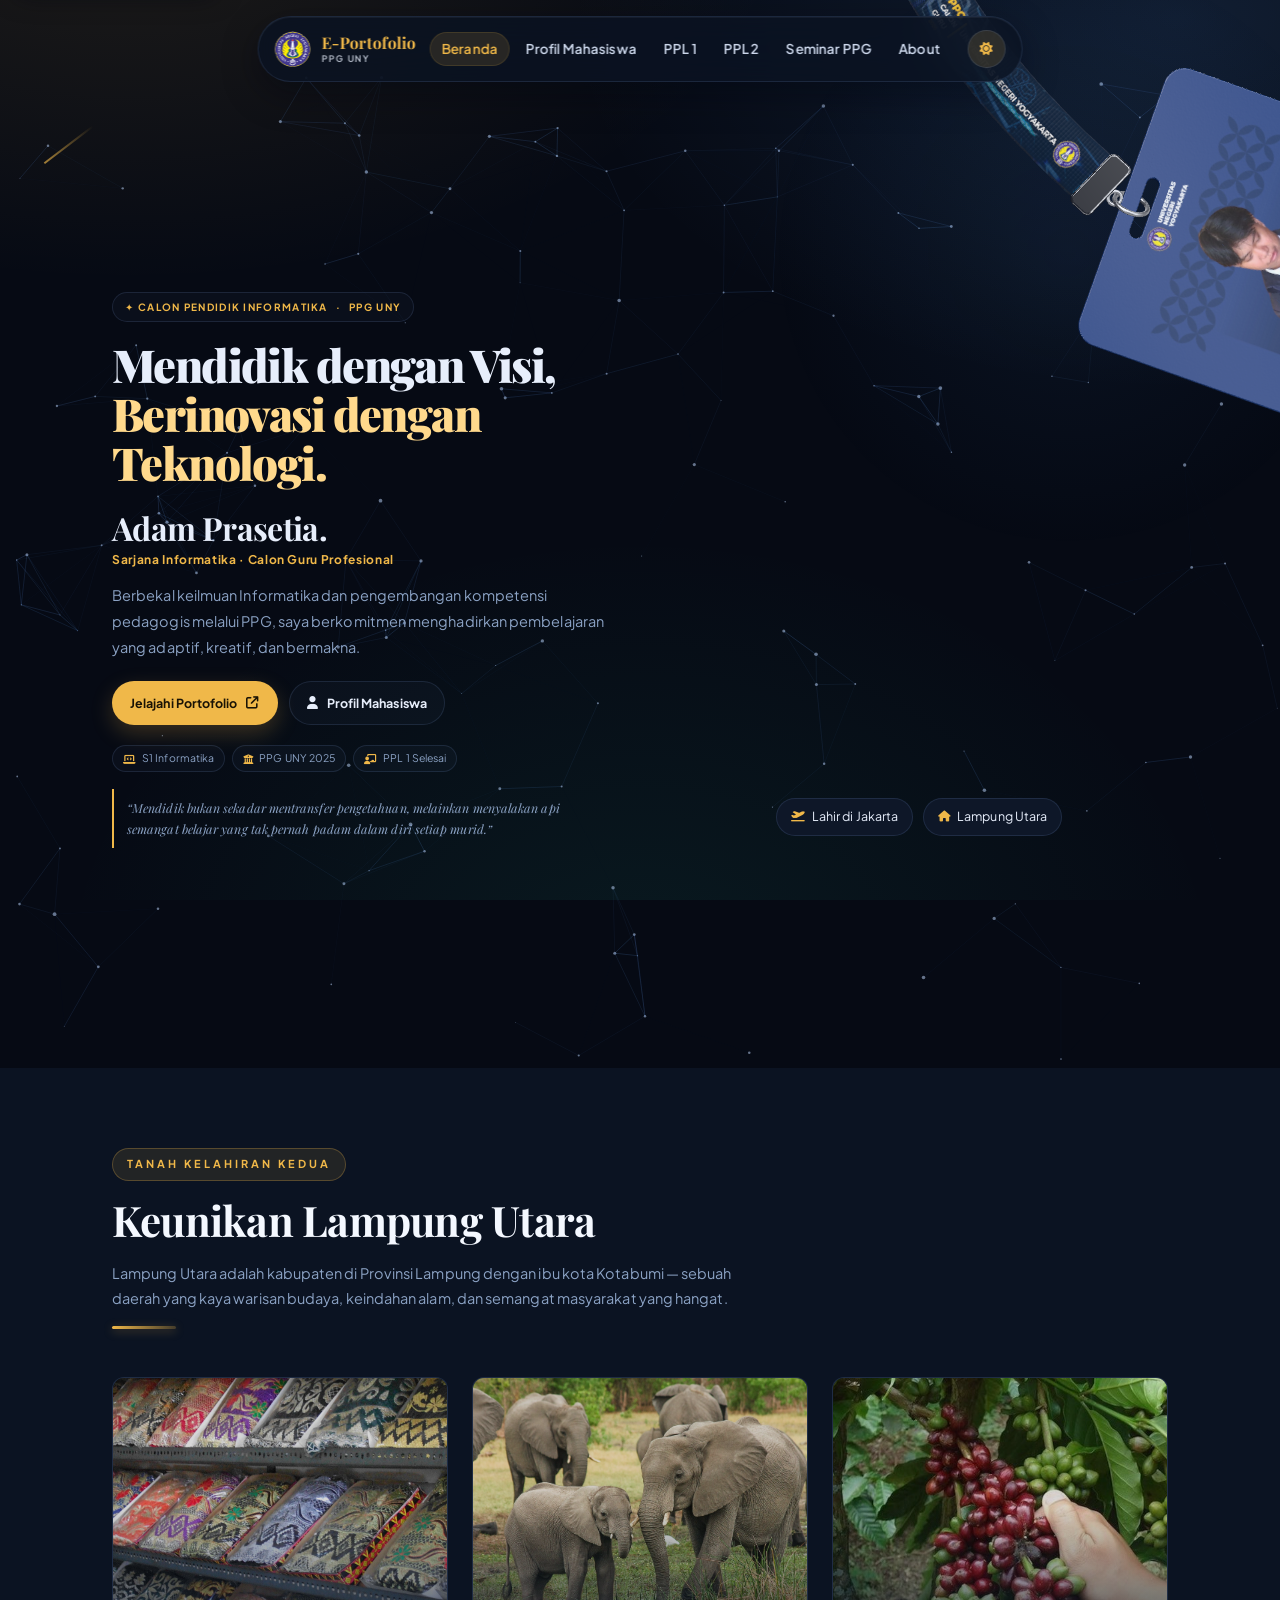
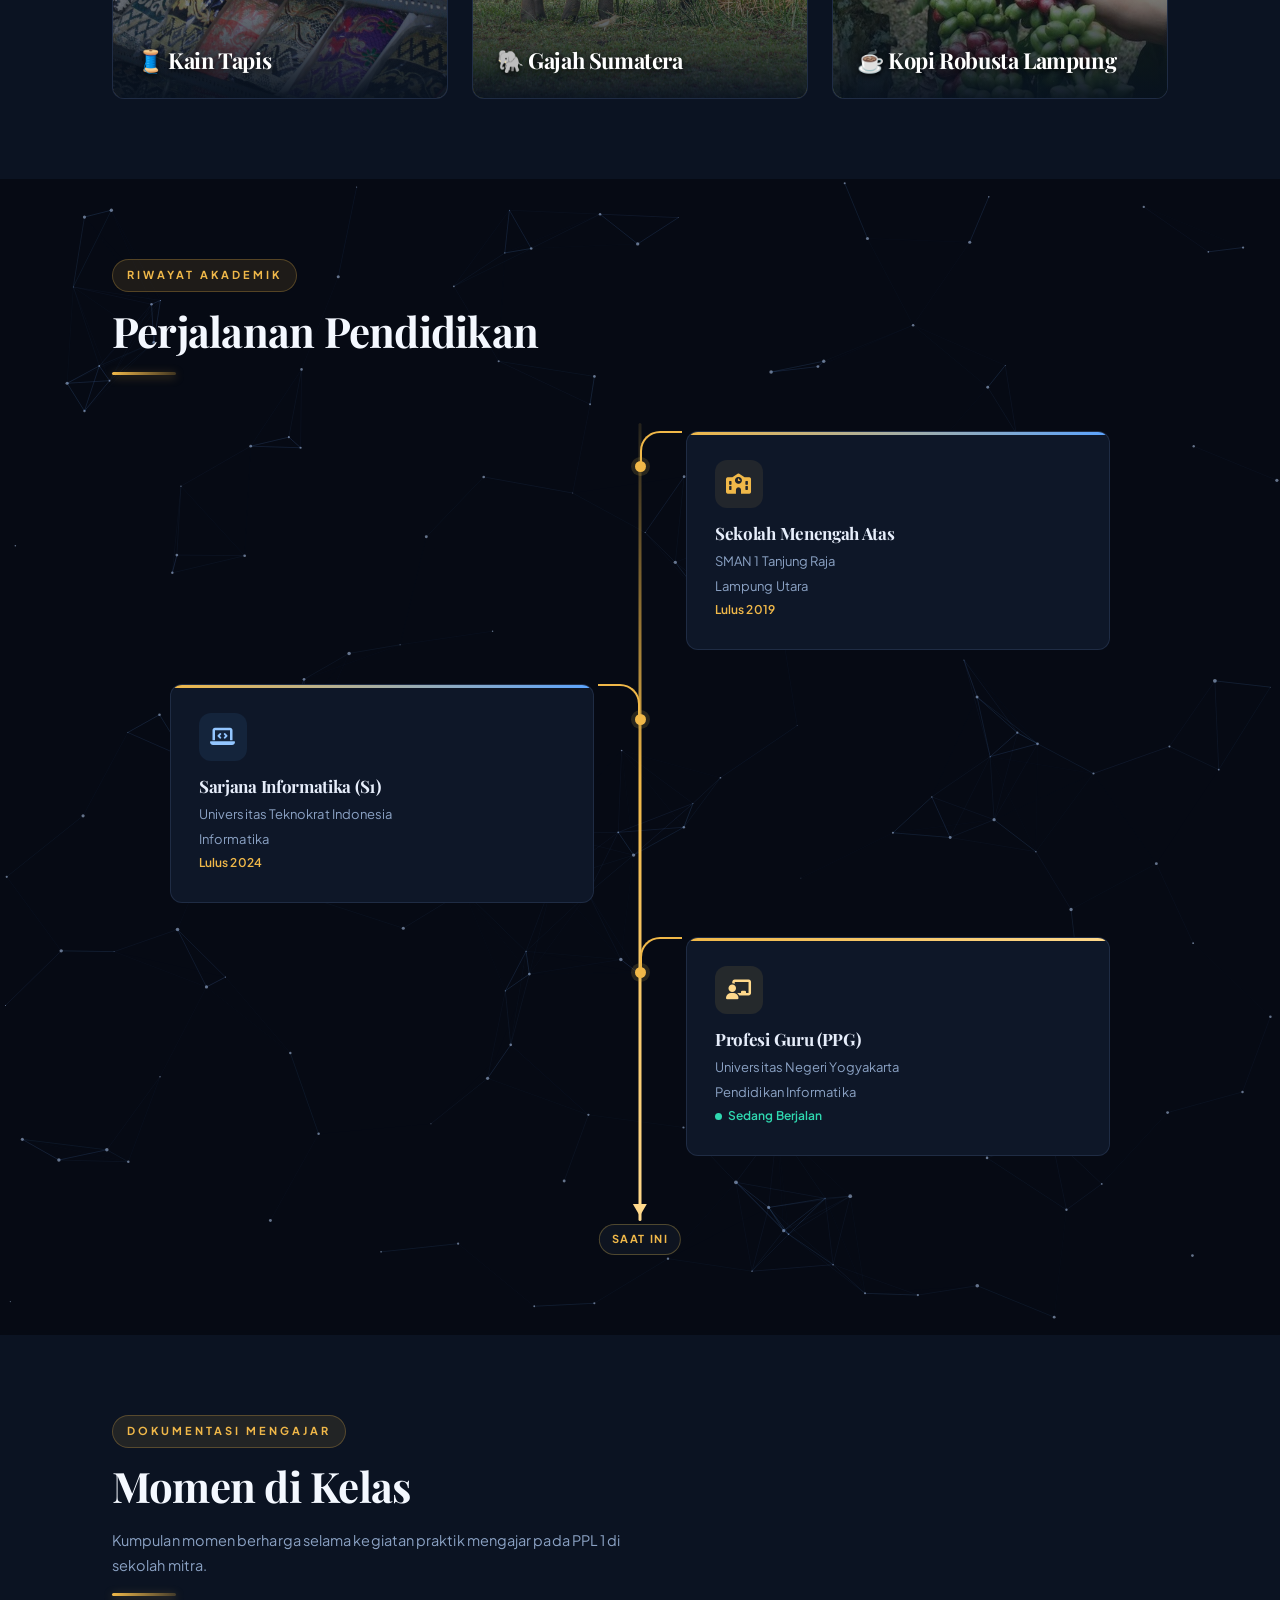
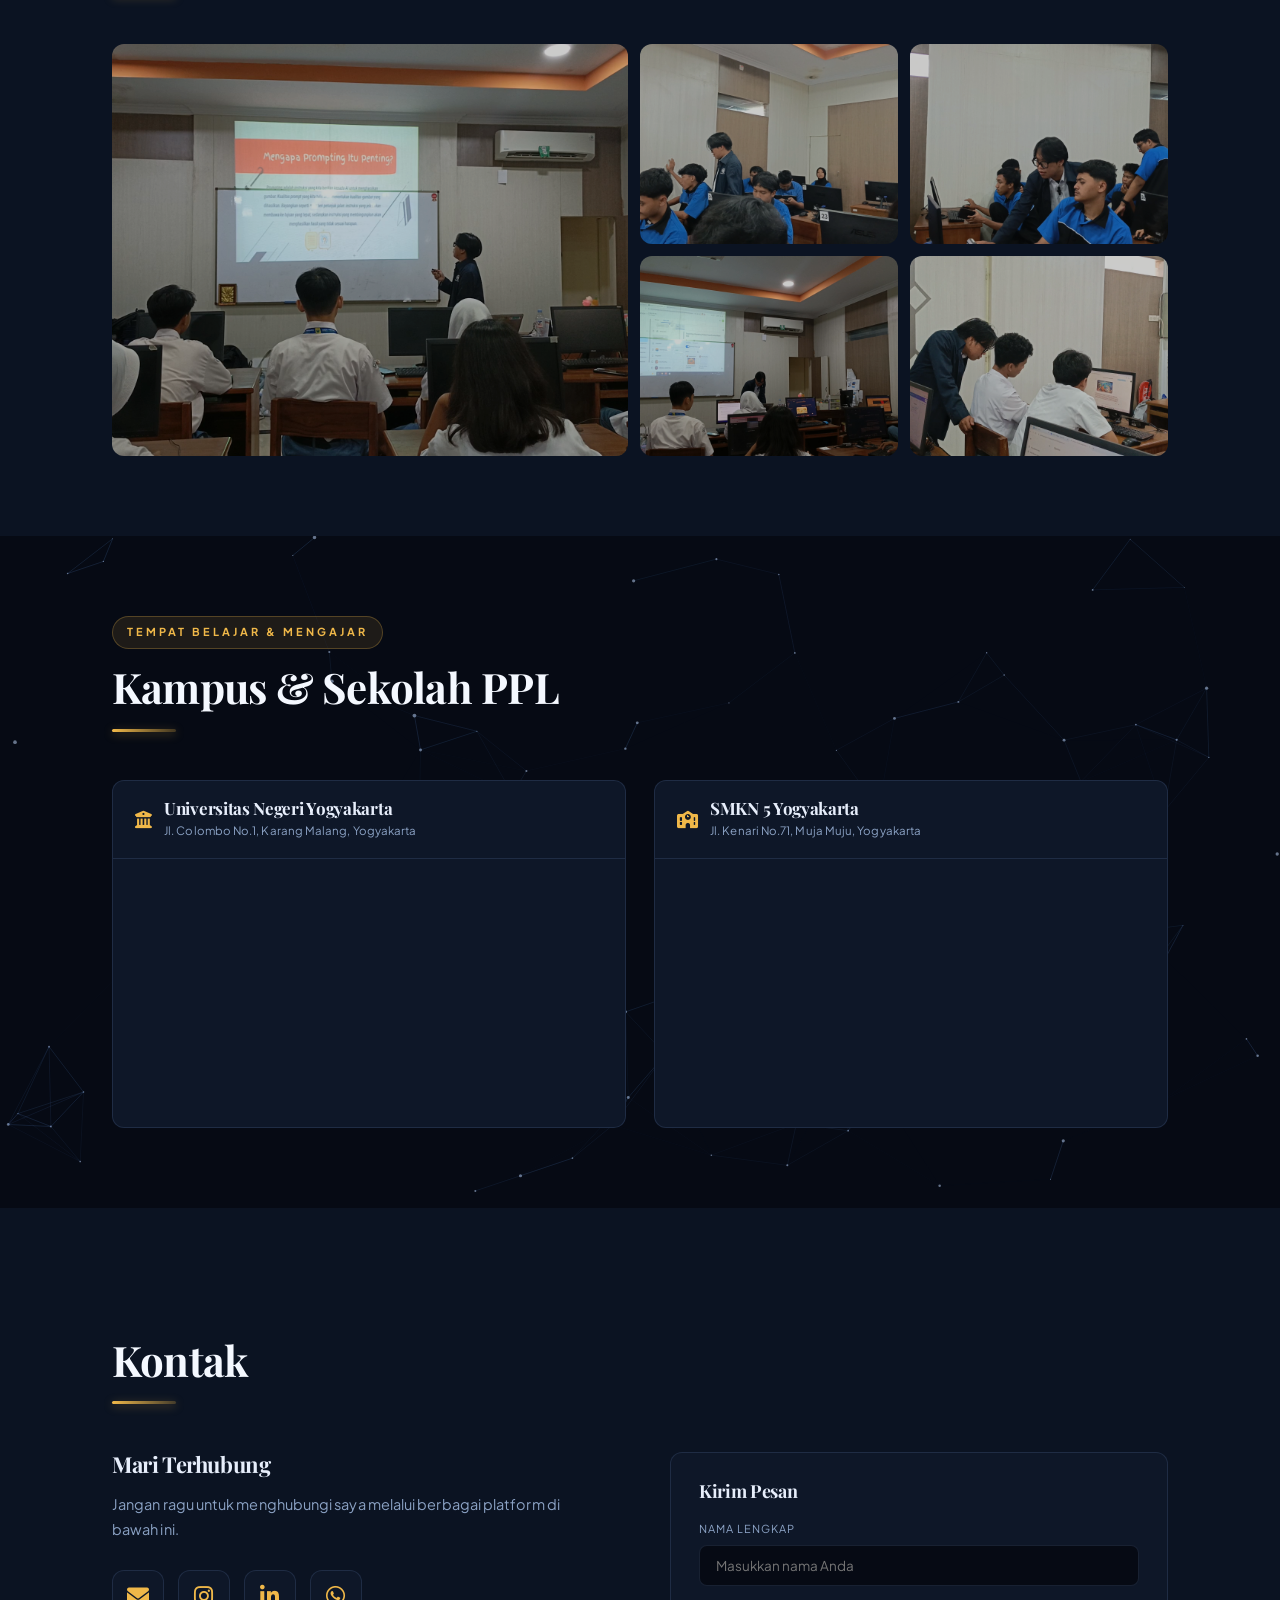
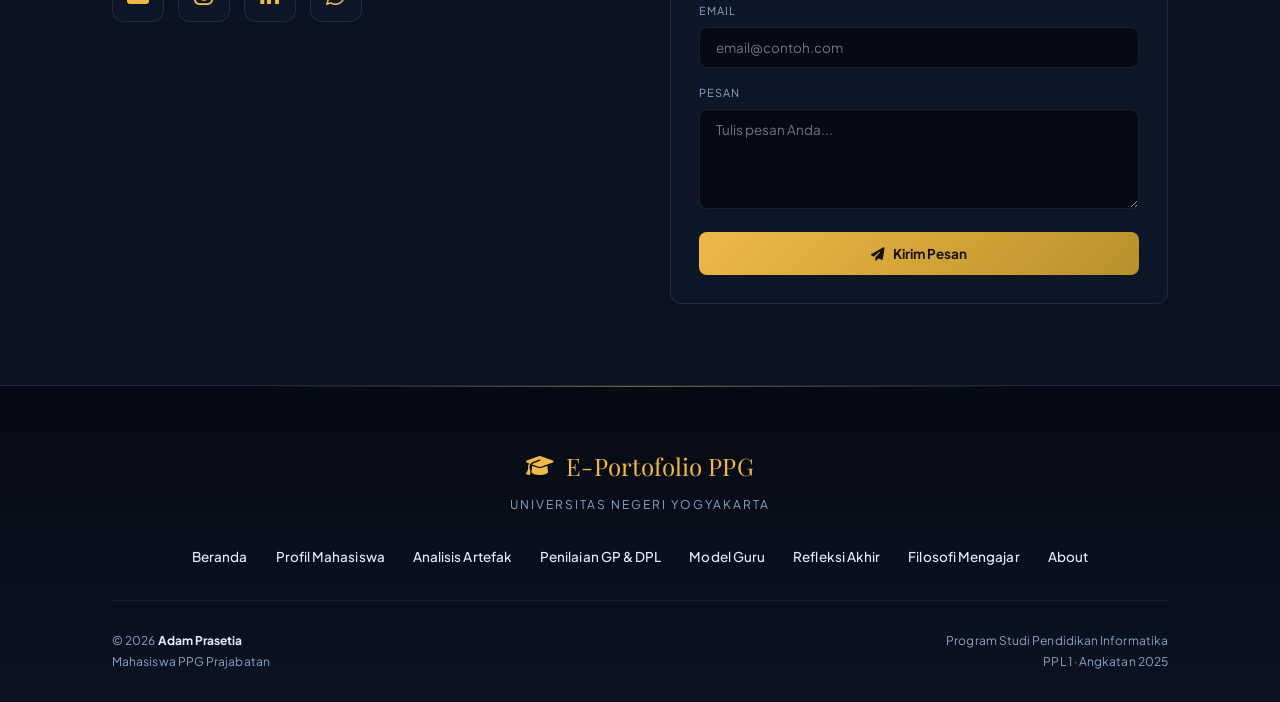
==== commit b8c83b51: "Update" ====
--- a/index.html
+++ b/index.html
@@ -16,7 +16,7 @@
 >Portofolio 1 <i class="fas fa-caret-down" aria-hidden="true"></i
 ></button><div class="dropdown-content" id="menu-porto1" role="menu" aria-label="Portofolio 1"><a role="menuitem" href="#analisis-artefak" data-onclick="showPage('analisis-artefak');return false">Analisis Artefak</a><a role="menuitem" href="#penilaian" data-onclick="showPage('penilaian');return false">Penilaian GP &amp; DPL</a><a role="menuitem" href="#model" data-onclick="showPage('model');return false">Model Guru yang Dituju</a></div></li><li class="dropdown" id="dropdown-porto2"><button type="button" class="dropbtn" aria-haspopup="true" aria-expanded="false" aria-controls="menu-porto2" data-onclick="toggleDropdown('dropdown-porto2')"
 >Portofolio 2 <i class="fas fa-caret-down" aria-hidden="true"></i
-></button><div class="dropdown-content" id="menu-porto2" role="menu" aria-label="Portofolio 2"><a role="menuitem" href="#refleksi-akhir" data-onclick="showPage('refleksi-akhir');return false">Refleksi Akhir</a><a role="menuitem" href="#filosofi-mengajar" data-onclick="showPage('filosofi-mengajar');return false">Filosofi Mengajar</a></div></li><li><a href="#beranda" data-onclick="backToBeranda();return false" id="nav-back-beranda"><i class="fas fa-arrow-left" aria-hidden="true"></i>&nbsp;Kembali ke Beranda</a></li></ul><ul class="nav-links" id="nav-links-seminar" data-navmode="seminar" hidden><li><a href="#identifikasi-diri" data-onclick="showPage('identifikasi-diri');return false" id="nav-identifikasi-diri">Identifikasi Diri</a></li><li><a href="#refleksi-selama-ppg" data-onclick="showPage('refleksi-selama-ppg');return false" id="nav-refleksi-selama-ppg" aria-label="Buka Refleksi Selama PPG">Refleksi</a></li><li><a href="#refleksi-sem1" data-onclick="showPage('refleksi-sem1');return false" id="nav-refleksi-sem1" aria-label="Buka Refleksi Semester 1">Semester 1</a></li><li><a href="#refleksi-sem2" data-onclick="showPage('refleksi-sem2');return false" id="nav-refleksi-sem2" aria-label="Buka Refleksi Semester 2">Semester 2</a></li><li><a href="#inovasi-pendidikan" data-onclick="showPage('inovasi-pendidikan');return false" id="nav-inovasi-pendidikan">Inovasi Pendidikan</a></li><li><a href="#beranda" data-onclick="backToBeranda();return false" id="nav-back-beranda-seminar"><i class="fas fa-arrow-left" aria-hidden="true"></i>&nbsp;Kembali ke Beranda</a></li></ul></nav><main id="main-content" tabindex="-1"><div id="page-beranda" class="page active"><section class="section canvas-wrap-section" id="hero-wrap-section"><canvas class="interactive-canvas" id="hero-canvas"></canvas><div class="container" style="position: relative; z-index: 1"><div id="hero"><div class="hero-text">
+></button><div class="dropdown-content" id="menu-porto2" role="menu" aria-label="Portofolio 2"><a role="menuitem" href="#refleksi-akhir" data-onclick="showPage('refleksi-akhir');return false">Refleksi Akhir</a><a role="menuitem" href="#filosofi-mengajar" data-onclick="showPage('filosofi-mengajar');return false">Filosofi Mengajar</a></div></li><li><a href="#beranda" data-onclick="backToBeranda();return false" id="nav-back-beranda"><i class="fas fa-arrow-left" aria-hidden="true"></i>&nbsp;Kembali ke Beranda</a></li></ul><ul class="nav-links" id="nav-links-seminar" data-navmode="seminar" hidden><li><a href="#identifikasi-diri" data-onclick="showPage('identifikasi-diri');return false" id="nav-identifikasi-diri">Identifikasi Diri</a></li><li class="dropdown" id="dropdown-seminar-refleksi"><button type="button" class="dropbtn" aria-haspopup="true" aria-expanded="false" aria-controls="menu-seminar-refleksi" data-onclick="toggleDropdown('dropdown-seminar-refleksi')">Refleksi <i class="fas fa-caret-down" aria-hidden="true"></i></button><div class="dropdown-content" id="menu-seminar-refleksi" role="menu" aria-label="Refleksi"><a role="menuitem" href="#refleksi-sem1" data-onclick="showPage('refleksi-sem1');return false">Semester 1</a><a role="menuitem" href="#refleksi-sem2" data-onclick="showPage('refleksi-sem2');return false">Semester 2</a><a role="menuitem" href="#refleksi-selama-ppg" data-onclick="showPage('refleksi-selama-ppg');return false">Selama PPG</a></div></li><li><a href="#inovasi-pendidikan" data-onclick="showPage('inovasi-pendidikan');return false" id="nav-inovasi-pendidikan">Inovasi Pendidikan</a></li><li><a href="#beranda" data-onclick="backToBeranda();return false" id="nav-back-beranda-seminar"><i class="fas fa-arrow-left" aria-hidden="true"></i>&nbsp;Kembali ke Beranda</a></li></ul></nav><main id="main-content" tabindex="-1"><div id="page-beranda" class="page active"><section class="section canvas-wrap-section" id="hero-wrap-section"><canvas class="interactive-canvas" id="hero-canvas"></canvas><div class="container" style="position: relative; z-index: 1"><div id="hero"><div class="hero-text">
   <p class="greeting">✦ Calon Pendidik Informatika <span aria-hidden="true">·</span> PPG UNY</p>
   <h1 class="hero-headline">Mendidik dengan Visi,<br /><span>Berinovasi dengan Teknologi.</span></h1>
   <div class="hero-identity">
--- a/assets/custom.css
+++ b/assets/custom.css
@@ -1084,11 +1084,3 @@
 @media (max-width: 900px) { .seminar-preview-lazy, .seminar-preview-placeholder { min-height: 500px; } }
 @media (max-width: 600px) { .seminar-preview-lazy, .seminar-preview-placeholder { min-height: 420px; } .seminar-preview-placeholder { padding: 20px; } }
 
-/* Seminar navigation: reflection destinations stay directly accessible.
-   Avoids a fragile nested dropdown and keeps every reflection page one click away. */
-@media (min-width: 981px) {
-  #nav-links-seminar a { padding-inline: 10px; font-size: 12.5px; }
-}
-@media (max-width: 980px) {
-  #nav-links-seminar a { width: 100%; }
-}
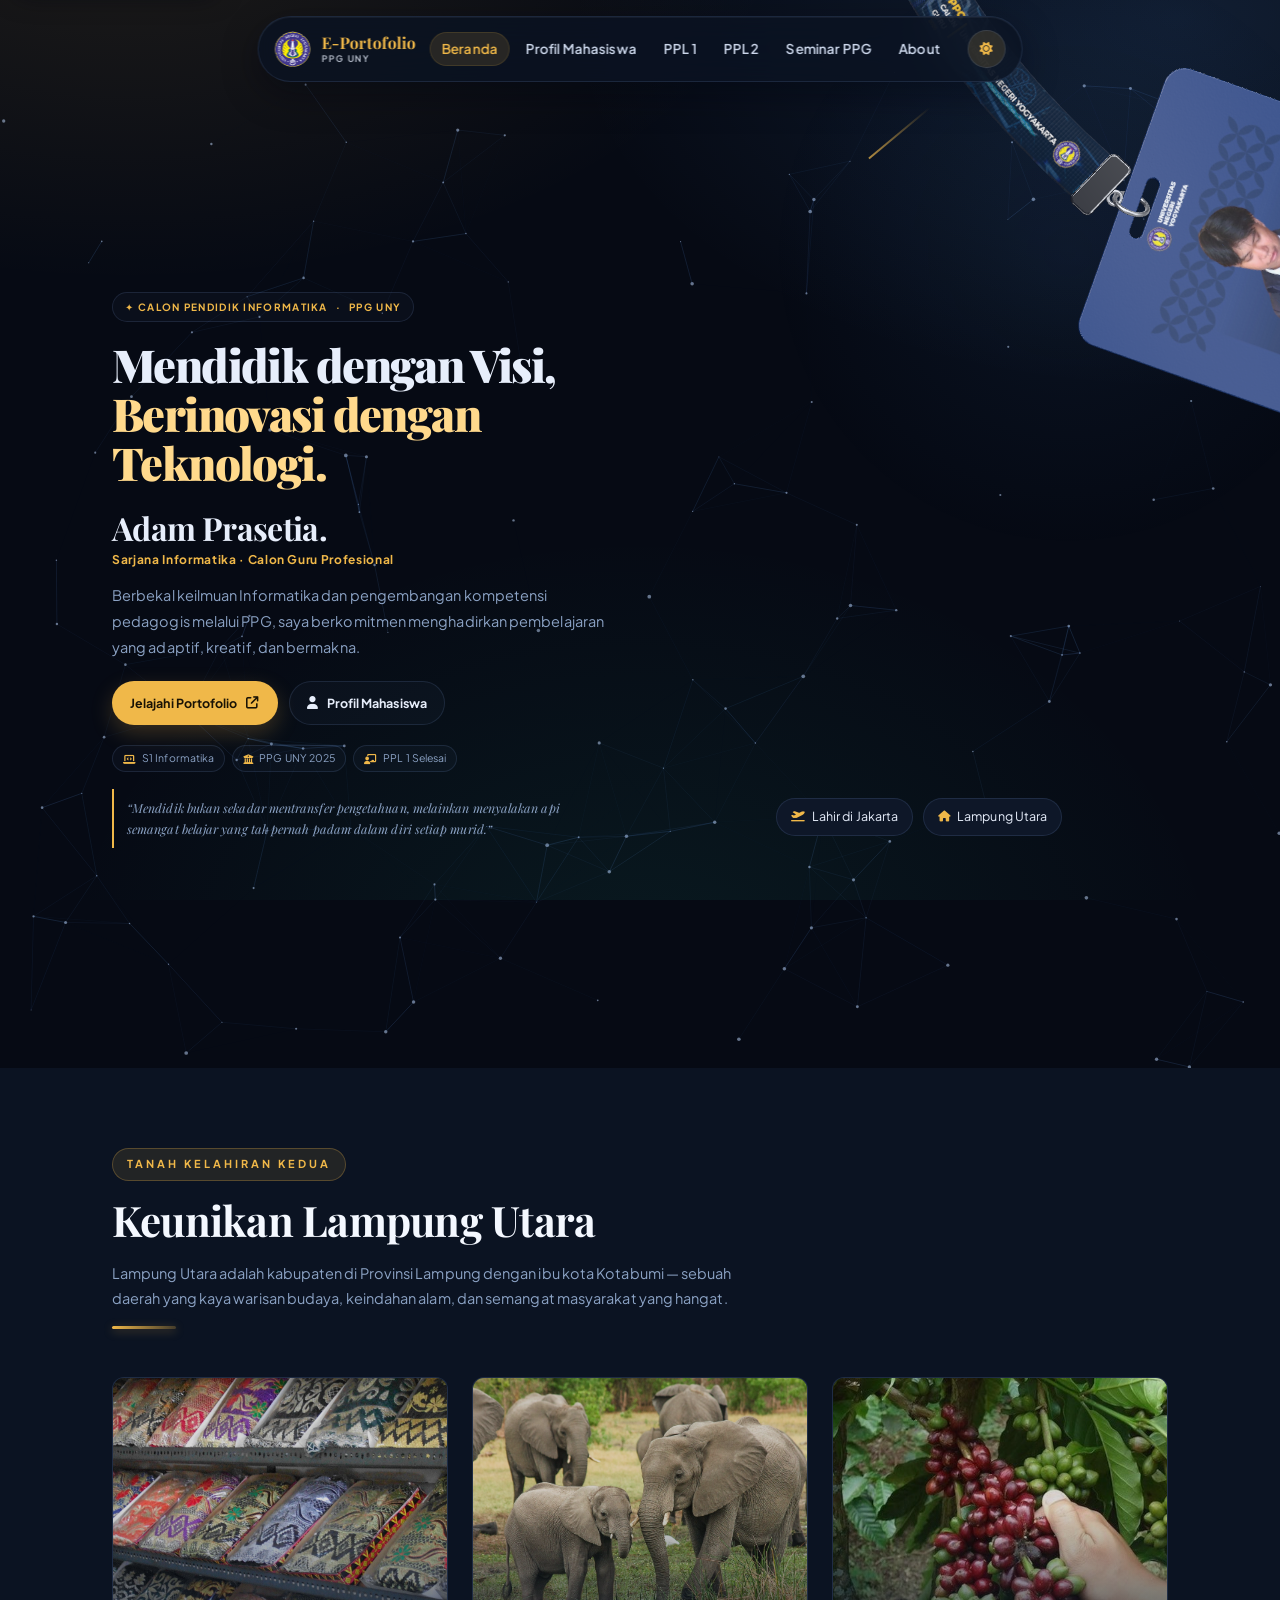
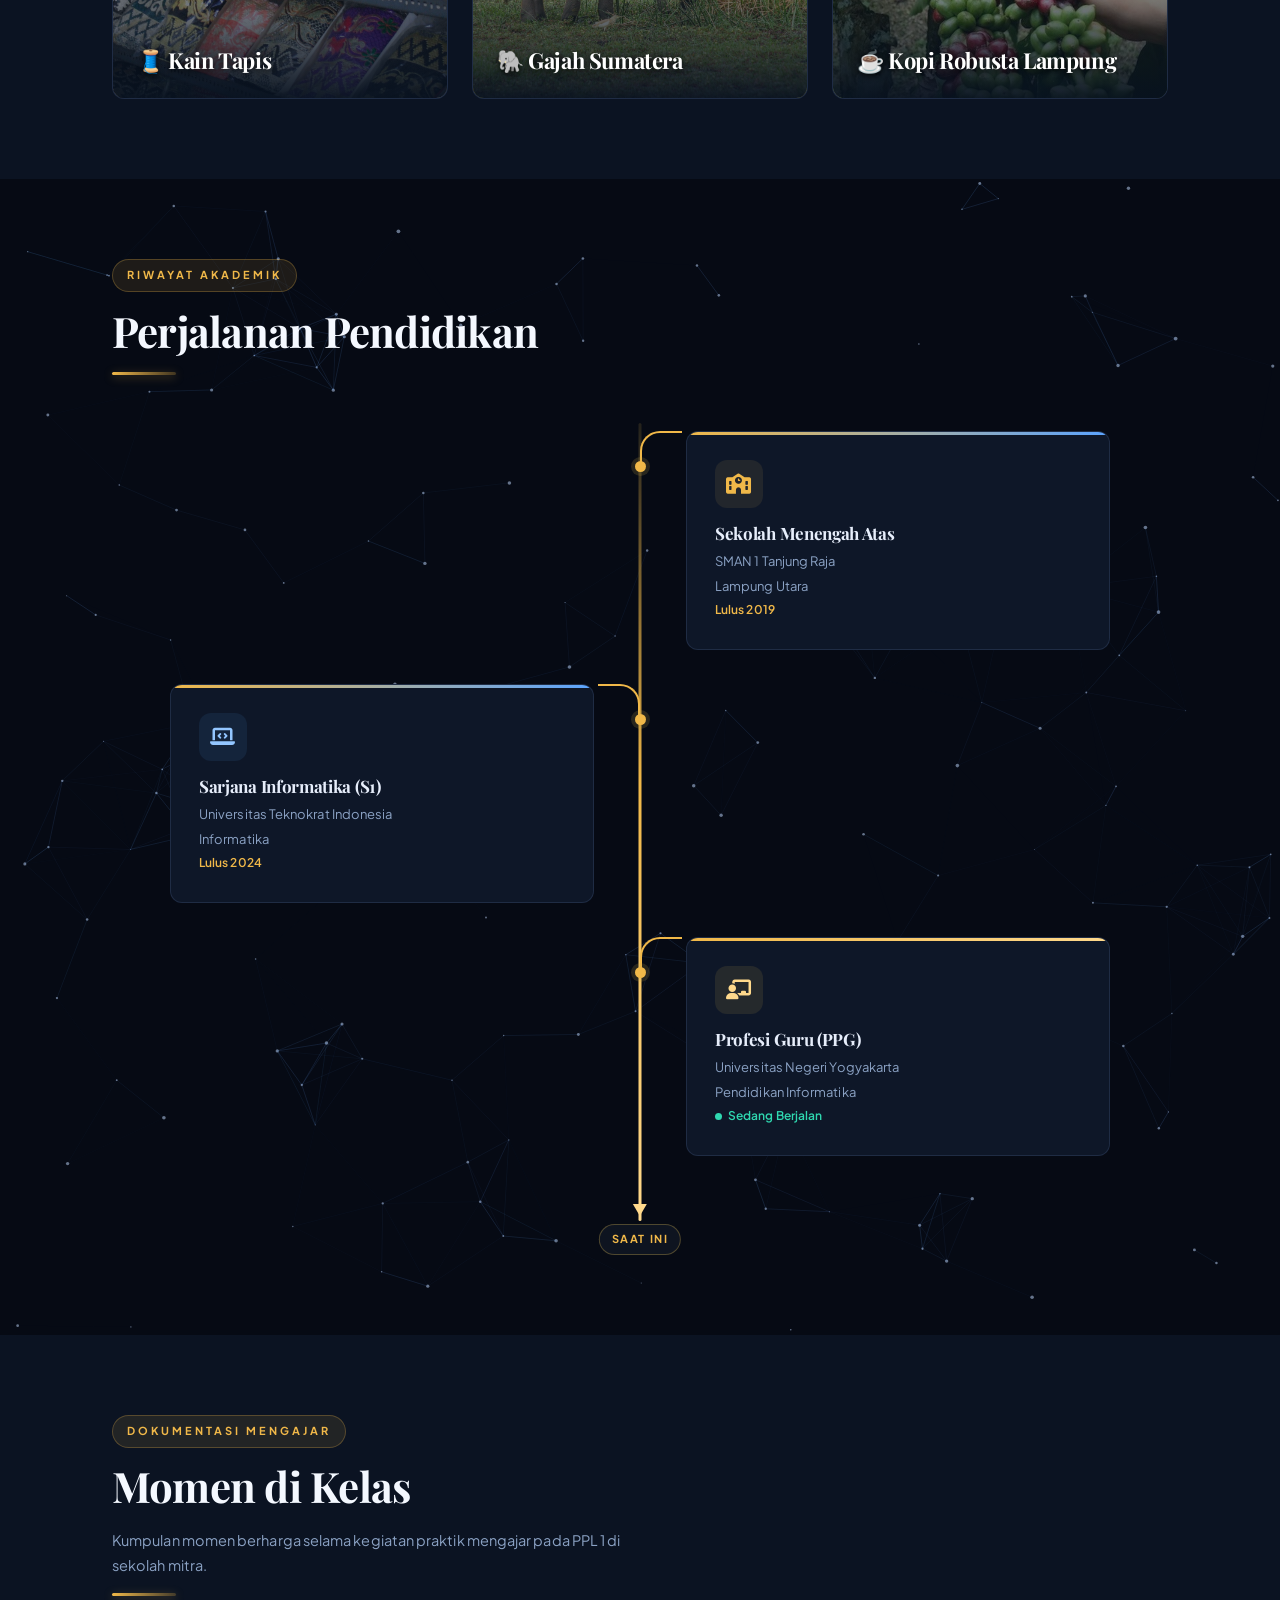
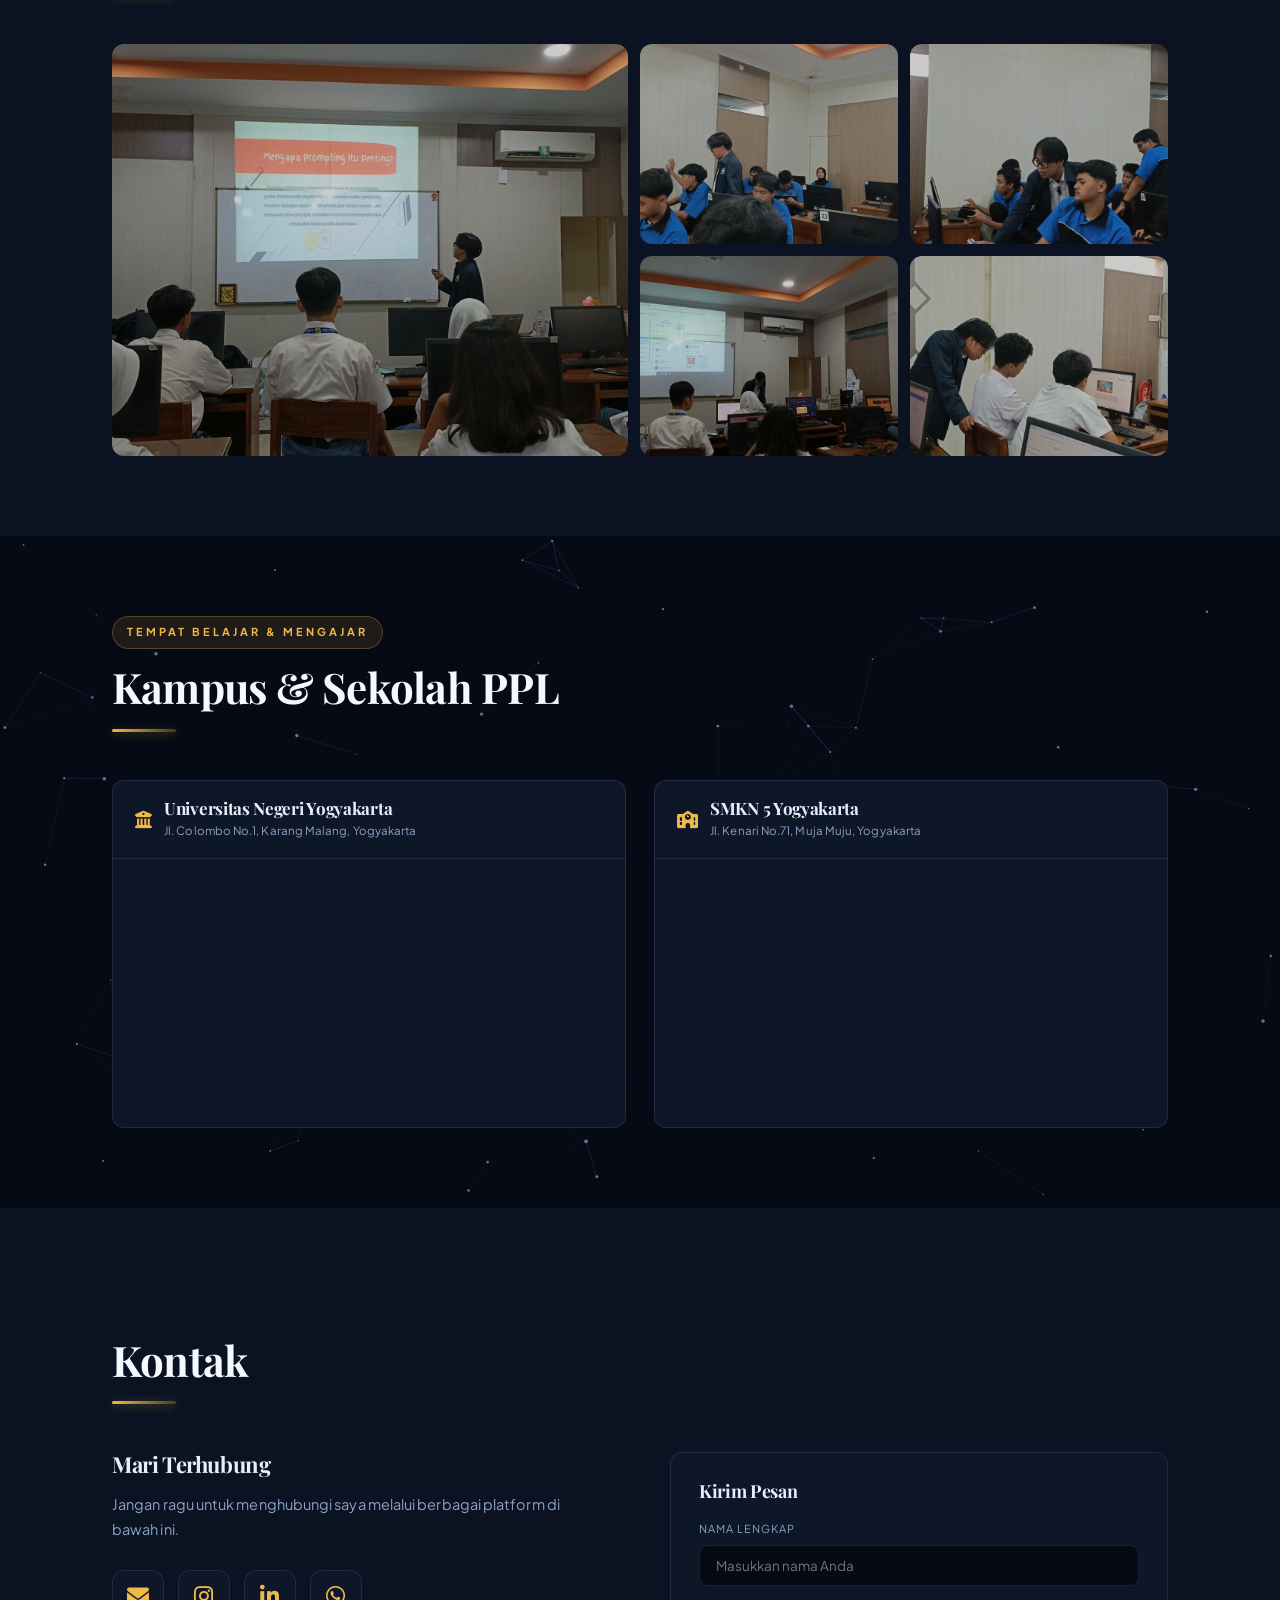
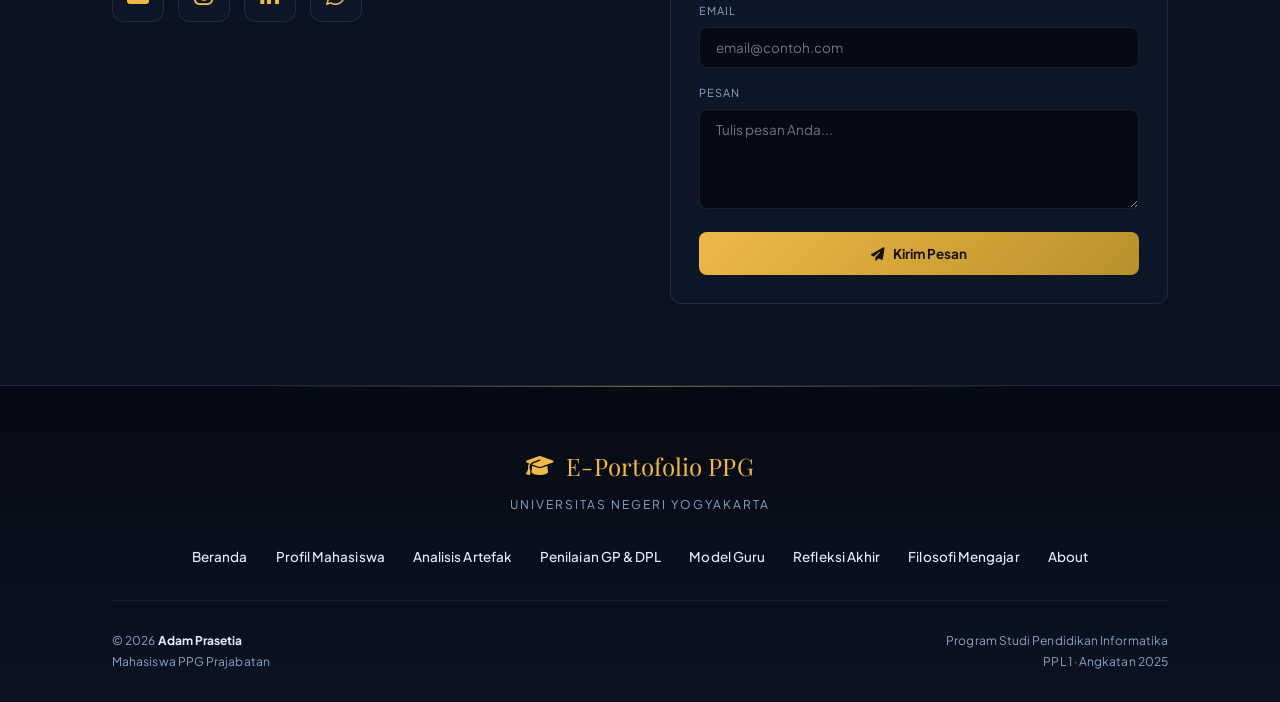
==== commit fa5dae47: "Update" ====
--- a/index.html
+++ b/index.html
@@ -737,11 +737,99 @@
         <div class="ppl2-detail-stage">
           <article class="ppl2-content-panel is-active" id="ppl2-content-planning" role="tabpanel" aria-labelledby="ppl2-section-tab-planning" data-ppl2-content="planning">
             <header class="ppl2-content-heading"><span class="ppl2-content-kicker">KOMPONEN 01 · PERENCANAAN</span><h2>Analisis Produk Rancangan Pembelajaran</h2><p>Analisis produk rancangan atau perencanaan pembelajaran yang disusun untuk praktik mengajar mandiri.</p></header>
-            <div class="ppl2-panel-grid">
-              <section class="ppl2-preview-card" data-pdf-src="" data-pdf-title="Rancangan Pembelajaran" aria-label="Pratinjau dokumen rancangan pembelajaran"><div class="ppl2-card-heading"><span>RUANG DOKUMEN</span><i class="fas fa-expand-alt" aria-hidden="true"></i></div><div class="ppl2-empty-preview"><span class="ppl2-file-icon"><i class="far fa-file-pdf" aria-hidden="true"></i></span><strong>Pratinjau dokumen</strong><p>Modul ajar, RPP, atau produk perencanaan pembelajaran akan ditampilkan di area ini.</p><span class="ppl2-status"><i class="fas fa-folder-open" aria-hidden="true"></i> Dokumen belum ditambahkan</span></div><div class="ppl2-preview-foot"><span>FORMAT DOKUMEN</span><strong>PDF · DOCX · PPTX</strong></div></section>
-              <section class="ppl2-analysis-card"><div class="ppl2-card-heading"><span>ARAH ANALISIS</span><i class="fas fa-microscope" aria-hidden="true"></i></div><p class="ppl2-analysis-lead">Tinjau kualitas rancangan dan kesesuaiannya dengan kebutuhan pembelajaran serta karakteristik peserta didik.</p><ul class="ppl2-analysis-list"><li>Keterkaitan tujuan pembelajaran, materi, aktivitas, dan asesmen.</li><li>Kesesuaian strategi dengan karakteristik serta kebutuhan peserta didik.</li><li>Kejelasan alur kegiatan, alokasi waktu, dan pengelolaan kelas.</li><li>Kekuatan rancangan, kendala, dan bagian yang perlu diperbaiki.</li></ul><div class="ppl2-analysis-note"><strong>Refleksi yang perlu dilengkapi</strong><span>Jelaskan alasan pemilihan rancangan, bagian yang berjalan efektif, serta revisi yang dilakukan atau direncanakan.</span></div></section>
+            <div class="ppl2-planning-document">
+              <section class="ppl2-preview-card" data-pdf-src="documents/ppl2/eportfolio1/RPP-X-KERAMIK-B-PERTEMUAN-1.pdf" data-pdf-title="RPP X Keramik B - Pertemuan 1" aria-label="Pratinjau RPP X Keramik B Pertemuan 1"><div class="ppl2-card-heading"><span>PRATINJAU DOKUMEN · RPP PERTEMUAN 1</span><i class="fas fa-file-pdf" aria-hidden="true"></i></div><div class="ppl2-empty-preview"><span class="ppl2-file-icon"><i class="far fa-file-pdf" aria-hidden="true"></i></span><strong>RPP X Keramik B – Pertemuan 1</strong><p>Dokumen Rencana Pelaksanaan Pembelajaran Informatika kelas X Keramik B, Tahun Pelajaran 2026/2027.</p><span class="ppl2-status"><i class="fas fa-check-circle" aria-hidden="true"></i> Dokumen tersedia · 24 halaman</span></div><div class="ppl2-preview-foot"><span>DOKUMEN UTAMA</span><strong>RPP · 24 HALAMAN</strong></div></section>
             </div>
-            <div class="ppl2-evidence-strip"><strong><i class="fas fa-paperclip" aria-hidden="true"></i> Bukti pendukung yang dapat disertakan</strong><div><span>Modul ajar / RPP</span><span>Tujuan pembelajaran</span><span>Rubrik atau lampiran</span></div></div>
+
+            <section class="ppl2-rpp-analysis" aria-labelledby="ppl2-rpp-analysis-title">
+              <header class="ppl2-rpp-analysis-heading">
+                <span class="ppl2-rpp-analysis-kicker"><i class="fas fa-microscope" aria-hidden="true"></i> HASIL TELAAH DOKUMEN</span>
+                <h3 id="ppl2-rpp-analysis-title">Analisis RPP X Keramik B – Pertemuan 1</h3>
+                <p>Analisis berikut disusun berdasarkan isi RPP, materi ajar, LKPD, rubrik, dan instrumen asesmen yang terdapat dalam dokumen 24 halaman. Fokus telaah adalah kualitas rancangan pembelajaran, bukan klaim tentang hasil pelaksanaan di kelas.</p>
+              </header>
+
+              <div class="ppl2-rpp-meta" aria-label="Identitas rancangan pembelajaran">
+                <div><span>MATA PELAJARAN</span><strong>Informatika</strong></div>
+                <div><span>KELAS</span><strong>X Keramik B · Fase E</strong></div>
+                <div><span>ALOKASI WAKTU</span><strong>4 JP · 180 menit</strong></div>
+                <div><span>TOPIK</span><strong>Mengenal Algoritma</strong></div>
+              </div>
+
+              <div class="ppl2-rpp-analysis-grid">
+                <article class="ppl2-rpp-analysis-block">
+                  <div class="ppl2-rpp-block-top"><span class="ppl2-rpp-index">01</span><h4>Karakteristik dan kebutuhan peserta didik</h4><span class="ppl2-rpp-page">RPP hlm. 1–3</span></div>
+                  <p>RPP mengidentifikasi bahwa pertemuan ini merupakan tatap muka pertama bagi peserta didik kelas X. Pengetahuan awal tentang algoritma diperkirakan beragam, meskipun sebagian besar telah mengenal pengoperasian komputer dasar. Rancangan juga memperhatikan minat pada kegiatan konkret dan praktik langsung, serta kebutuhan akan contoh yang dekat dengan keseharian dan proses kerja keramik.</p>
+                  <p>Keputusan merancang tugas mandiri dengan diskusi berpasangan terbatas relevan dengan kondisi laboratorium yang memiliki susunan tempat duduk dan kabel yang kurang mendukung kelompok besar. Variasi visual, auditori, dan kinestetik juga diakomodasi melalui tayangan, penjelasan lisan, dan praktik komputer.</p>
+                  <div class="ppl2-rpp-analysis-takeaway"><strong>Analisis</strong><span>Pemetaan kebutuhan sudah kontekstual. Hasil asesmen diagnostik nantinya perlu benar-benar digunakan untuk menentukan tingkat pendampingan, bukan berhenti sebagai kegiatan pengumpulan informasi.</span></div>
+                </article>
+
+                <article class="ppl2-rpp-analysis-block">
+                  <div class="ppl2-rpp-block-top"><span class="ppl2-rpp-index">02</span><h4>Keterkaitan capaian dan tujuan pembelajaran</h4><span class="ppl2-rpp-page">RPP hlm. 3–4</span></div>
+                  <p>Topik pengenalan algoritma ditempatkan sebagai pijakan awal untuk memahami urutan langkah yang logis, jelas, dan terbatas. Lima tujuan pembelajaran bergerak dari pemahaman konsep, identifikasi minimal tiga ciri algoritma, penyusunan algoritma deskriptif sekurang-kurangnya lima langkah, komunikasi melalui poster digital, hingga penguatan sikap bernalar kritis, mandiri, dan saling menghargai.</p>
+                  <p>Urutan tujuan tersebut cukup runtut: peserta didik mengenali konsep terlebih dahulu, kemudian menerapkannya dalam produk, lalu mengomunikasikan hasil. Ruang lingkup pertemuan juga dijaga sebagai pengenalan dasar; flowchart dan pseudocode disebut sebagai materi untuk pertemuan berikutnya.</p>
+                  <div class="ppl2-rpp-analysis-takeaway"><strong>Analisis</strong><span>Tujuan sudah memadukan pengetahuan, keterampilan, dan sikap. Indikator keberhasilan setiap tujuan perlu tetap ditautkan secara eksplisit pada butir asesmen dan rubrik.</span></div>
+                </article>
+
+                <article class="ppl2-rpp-analysis-block">
+                  <div class="ppl2-rpp-block-top"><span class="ppl2-rpp-index">03</span><h4>Strategi pedagogis dan alur pembelajaran</h4><span class="ppl2-rpp-page">RPP hlm. 4–8</span></div>
+                  <p>Rancangan menggabungkan Pembelajaran Mendalam, TaRL, CRT, dan CASEL dengan model Problem Based Learning. Konteks pembuatan keramik—mulai dari persiapan tanah liat, pembentukan, pengeringan, pembakaran, hingga pengglasiran—menjadi jembatan untuk menjelaskan pentingnya urutan langkah. Sintaks PBL disusun dari orientasi masalah, pengorganisasian belajar, penyelidikan individu, penyajian karya, sampai analisis dan evaluasi.</p>
+                  <p>TaRL tampak melalui tiga tingkat pendampingan: tingkat dasar memperoleh kerangka dan contoh lebih banyak, tingkat menengah mengerjakan LKPD standar, dan tingkat lanjut mendapat tantangan kondisi sederhana. Diferensiasi terutama terlihat pada kadar bantuan dan tantangan tambahan, sedangkan produk inti tetap berupa poster dan algoritma deskriptif. Unsur CASEL tampak pada check-in emosi, kesepakatan kelas, sikap saling menghargai, dan refleksi.</p>
+                  <div class="ppl2-rpp-analysis-takeaway"><strong>Catatan penting tentang waktu</strong><span>Bagian kegiatan inti mencantumkan 105 menit, tetapi rincian lima sintaks PBL berjumlah 130 menit (15 + 45 + 50 + 15 + 5). Jika rincian tersebut dijalankan apa adanya, total pertemuan menjadi 205 menit (45 menit awal + 130 menit inti + 30 menit penutup), bukan 180 menit seperti alokasi 4 JP. Rincian ini perlu diselaraskan sebelum RPP digunakan.</span></div>
+                </article>
+
+                <article class="ppl2-rpp-analysis-block">
+                  <div class="ppl2-rpp-block-top"><span class="ppl2-rpp-index">04</span><h4>Materi, media, dan konteks kejuruan</h4><span class="ppl2-rpp-page">RPP hlm. 4–5, 11–17</span></div>
+                  <p>Materi ajar menjelaskan pengertian algoritma, pentingnya algoritma, lima ciri algoritma, cara penulisan, dan contoh algoritma deskriptif. Contoh memasak mi instan dan membuat benda keramik membuat konsep abstrak lebih dekat dengan pengalaman peserta didik konsentrasi keahlian Keramik.</p>
+                  <p>Media dan platform yang direncanakan meliputi proyektor, komputer, LKPD digital, Canva untuk poster, Google Form untuk asesmen, Google Drive untuk pengumpulan, Quizizz untuk kuis, dan Padlet untuk refleksi. Kombinasi ini menyediakan aktivitas melihat, mendengar, mencoba, menghasilkan karya, dan merefleksikan pembelajaran.</p>
+                  <div class="ppl2-rpp-analysis-takeaway"><strong>Analisis</strong><span>Pilihan media mendukung aktivitas yang dirancang. Karena kegiatan bergantung pada komputer dan internet, sebaiknya disiapkan alternatif sederhana apabila koneksi atau layanan digital tidak dapat diakses.</span></div>
+                </article>
+
+                <article class="ppl2-rpp-analysis-block">
+                  <div class="ppl2-rpp-block-top"><span class="ppl2-rpp-index">05</span><h4>Asesmen dan keterukuran hasil belajar</h4><span class="ppl2-rpp-page">RPP hlm. 8–10, 18–24</span></div>
+                  <p>Asesmen awal dirancang melalui asesmen diagnostik kognitif dan non-kognitif serta pre-test. Asesmen formatif dilakukan melalui observasi, tanya jawab, pemantauan LKPD, dan catatan anekdotal dengan skala perkembangan 1–4. Asesmen akhir terdiri atas post-test dan penilaian produk poster serta algoritma deskriptif bergambar.</p>
+                  <p>Rubrik LKPD menilai ketepatan konsep, kualitas algoritma deskriptif, relevansi contoh dan gambar, serta kreativitas dan komunikasi visual. Skor maksimal 16 dikonversi menjadi nilai 100 dengan ketuntasan mulai 75. Lampiran juga memuat kisi-kisi indikator, kunci jawaban, dan pedoman penilaian tes.</p>
+                  <div class="ppl2-rpp-analysis-takeaway"><strong>Analisis</strong><span>Komponen asesmen sudah beragam dan dilengkapi pedoman. Pre-test terdiri dari 5 soal sedangkan post-test 10 soal; kesetaraan keduanya perlu dipastikan melalui pemetaan indikator dan tingkat kesulitan yang sebanding sebelum menyimpulkan peningkatan belajar.</span></div>
+                </article>
+
+                <article class="ppl2-rpp-analysis-block">
+                  <div class="ppl2-rpp-block-top"><span class="ppl2-rpp-index">06</span><h4>Konsistensi teknis pelaksanaan</h4><span class="ppl2-rpp-page">RPP hlm. 5, 8, 16</span></div>
+                  <p>Dokumen menyebut Google Drive sebagai media pengumpulan pada bagian pemanfaatan digital dan kegiatan penutup, tetapi bagian penilaian hasil LKPD serta petunjuk LKPD juga menyebut Google Classroom. Keduanya dapat digunakan, tetapi alur pengumpulan akhir perlu ditetapkan secara konsisten agar peserta didik tidak menerima instruksi berbeda.</p>
+                  <p>Dokumen telah mencantumkan kebutuhan koneksi internet yang stabil. Petunjuk penggunaan akun, format nama berkas, lokasi pengumpulan, dan prosedur ketika jaringan bermasalah akan membuat pelaksanaan lebih mudah diikuti oleh peserta didik baru.</p>
+                  <div class="ppl2-rpp-analysis-takeaway"><strong>Analisis</strong><span>Perlu satu instruksi final mengenai platform pengumpulan dan alur akses tugas, disertai prosedur cadangan saat koneksi atau perangkat mengalami kendala.</span></div>
+                </article>
+              </div>
+
+              <div class="ppl2-rpp-review-grid">
+                <section class="ppl2-rpp-review-card ppl2-rpp-strengths">
+                  <h4><i class="fas fa-check-circle" aria-hidden="true"></i> Kekuatan rancangan</h4>
+                  <ul>
+                    <li>Analisis karakteristik murid dan kondisi laboratorium menjadi dasar pemilihan aktivitas.</li>
+                    <li>Contoh dan masalah pembelajaran terhubung dengan konteks keahlian Keramik.</li>
+                    <li>Tujuan pembelajaran mencakup pemahaman, produk, komunikasi, dan sikap.</li>
+                    <li>Diferensiasi TaRL dirancang dalam tingkat pendampingan yang jelas.</li>
+                    <li>Asesmen dilengkapi instrumen, rubrik, kunci jawaban, dan pedoman penilaian.</li>
+                  </ul>
+                </section>
+                <section class="ppl2-rpp-review-card ppl2-rpp-improvements">
+                  <h4><i class="fas fa-wrench" aria-hidden="true"></i> Prioritas penyempurnaan</h4>
+                  <ul>
+                    <li>Selaraskan durasi kegiatan inti 105 menit dengan rincian sintaks yang saat ini berjumlah 130 menit.</li>
+                    <li>Tetapkan satu alur pengumpulan LKPD: Google Drive atau Google Classroom, lalu samakan seluruh petunjuk.</li>
+                    <li>Pastikan pre-test dan post-test mengukur indikator yang sebanding meskipun jumlah soalnya berbeda.</li>
+                    <li>Dokumentasikan hasil diagnostik dan alasan penempatan murid pada tingkat pendampingan TaRL; jelaskan juga bentuk penyesuaian proses atau dukungan pada tiap tingkat.</li>
+                    <li>Siapkan alternatif kegiatan dan pengumpulan jika internet atau platform digital terkendala.</li>
+                  </ul>
+                </section>
+              </div>
+
+              <div class="ppl2-rpp-conclusion">
+                <span><i class="fas fa-flag-checkered" aria-hidden="true"></i> SIMPULAN ANALISIS</span>
+                <p>Secara keseluruhan, RPP ini memiliki rancangan yang kontekstual dan berpusat pada kebutuhan peserta didik. Kekuatan utamanya terletak pada penggunaan konteks Keramik untuk menjelaskan algoritma, strategi pendampingan TaRL, aktivitas produk digital, serta asesmen yang memadukan proses dan hasil. Penyempurnaan paling mendesak adalah konsistensi alokasi waktu, keseragaman instruksi pengumpulan tugas, dan pemetaan kesetaraan pre-test dengan post-test.</p>
+                <small>Analisis ini merupakan telaah terhadap dokumen perencanaan. Kesimpulan tentang efektivitas penerapan dan respons nyata peserta didik perlu didukung bukti pelaksanaan, hasil asesmen, serta refleksi setelah mengajar.</small>
+              </div>
+            </section>
+
+            <div class="ppl2-evidence-strip"><strong><i class="fas fa-paperclip" aria-hidden="true"></i> Komponen dokumen yang ditelaah</strong><div><span>RPP utama</span><span>Materi ajar</span><span>LKPD digital</span><span>Rubrik LKPD</span><span>Instrumen asesmen</span></div></div>
           </article>
 
           <article class="ppl2-content-panel" id="ppl2-content-material" role="tabpanel" aria-labelledby="ppl2-section-tab-material" data-ppl2-content="material" hidden>
--- a/assets/custom.css
+++ b/assets/custom.css
@@ -1084,3 +1084,92 @@
 @media (max-width: 900px) { .seminar-preview-lazy, .seminar-preview-placeholder { min-height: 500px; } }
 @media (max-width: 600px) { .seminar-preview-lazy, .seminar-preview-placeholder { min-height: 420px; } .seminar-preview-placeholder { padding: 20px; } }
 
+
+/* Seminar Refleksi dropdown: forgiving desktop hover target */
+@media (min-width: 981px) and (hover: hover) and (pointer: fine) {
+  #navbar #dropdown-seminar-refleksi > .dropdown-content {
+    top: 100%;
+    transform: translateX(-50%) translateY(0);
+  }
+  #navbar #dropdown-seminar-refleksi > .dropdown-content::after {
+    content: "";
+    position: absolute;
+    top: -2px;
+    left: 0;
+    right: 0;
+    height: 2px;
+  }
+  #navbar #dropdown-seminar-refleksi:hover > .dropdown-content,
+  #navbar #dropdown-seminar-refleksi.show > .dropdown-content {
+    opacity: 1;
+    visibility: visible;
+    pointer-events: auto;
+    transform: translateX(-50%) translateY(0);
+    transition-delay: 0s;
+  }
+}
+
+/* PPL 1 dropdowns: keep the hover path continuous, matching the Seminar Refleksi fix. */
+@media (min-width: 981px) and (hover: hover) and (pointer: fine) {
+  #navbar #dropdown-porto1 > .dropdown-content,
+  #navbar #dropdown-porto2 > .dropdown-content {
+    top: 100%;
+    transform: translateX(-50%) translateY(0);
+  }
+
+  #navbar #dropdown-porto1:hover > .dropdown-content,
+  #navbar #dropdown-porto1.show > .dropdown-content,
+  #navbar #dropdown-porto2:hover > .dropdown-content,
+  #navbar #dropdown-porto2.show > .dropdown-content {
+    opacity: 1;
+    visibility: visible;
+    pointer-events: auto;
+    transform: translateX(-50%) translateY(0);
+    transition-delay: 0s;
+  }
+}
+
+
+/* RPP-specific analysis: E-Portfolio 1 / Analisis Produk Rancangan Pembelajaran */
+.ppl2-planning-document { display: grid; grid-template-columns: minmax(0, 1fr); margin-bottom: 14px; }
+.ppl2-planning-document .ppl2-preview-card { width: 100%; }
+.ppl2-rpp-analysis { margin-top: 14px; padding: 19px; border: 1px solid var(--border); border-radius: 17px; background: var(--card); box-shadow: 0 10px 28px var(--shadow-c-20); }
+.ppl2-rpp-analysis-heading { max-width: 900px; margin: 0 0 16px; }
+.ppl2-rpp-analysis-kicker { display: inline-flex; align-items: center; gap: 7px; margin-bottom: 8px; color: var(--gold); font-size: 9px; font-weight: 850; letter-spacing: .14em; }
+.ppl2-rpp-analysis-heading h3 { margin: 0 0 8px; color: var(--text); font-family: var(--serif); font-size: clamp(20px, 2.4vw, 26px); line-height: 1.25; }
+.ppl2-rpp-analysis-heading p { margin: 0; color: var(--muted); font-size: 11px; line-height: 1.75; }
+.ppl2-rpp-meta { display: grid; grid-template-columns: repeat(4, minmax(0, 1fr)); gap: 8px; margin-bottom: 13px; }
+.ppl2-rpp-meta > div { display: flex; min-width: 0; flex-direction: column; gap: 5px; padding: 11px 12px; border: 1px solid var(--border); border-radius: 11px; background: var(--surface-1); }
+.ppl2-rpp-meta span { color: var(--muted); font-size: 8px; font-weight: 850; letter-spacing: .1em; }
+.ppl2-rpp-meta strong { color: var(--text); font-size: 10px; line-height: 1.5; }
+.ppl2-rpp-analysis-grid { display: grid; grid-template-columns: repeat(2, minmax(0, 1fr)); gap: 10px; }
+.ppl2-rpp-analysis-block { min-width: 0; padding: 14px; border: 1px solid var(--border); border-radius: 13px; background: color-mix(in srgb, var(--surface-1) 48%, var(--card)); }
+.ppl2-rpp-block-top { display: flex; flex-wrap: wrap; align-items: center; gap: 8px; margin-bottom: 10px; }
+.ppl2-rpp-index { display: grid; flex: 0 0 29px; width: 29px; height: 29px; place-items: center; border-radius: 9px; color: var(--on-gold); background: var(--gold); font-size: 9px; font-weight: 900; }
+.ppl2-rpp-block-top h4 { flex: 1 1 145px; min-width: 0; margin: 0; color: var(--text); font-size: 11px; line-height: 1.45; }
+.ppl2-rpp-page { padding: 4px 7px; border: 1px solid var(--border); border-radius: 999px; color: var(--muted); font-size: 8px; white-space: nowrap; }
+.ppl2-rpp-analysis-block p { margin: 0 0 9px; color: var(--text); font-size: 10px; line-height: 1.75; }
+.ppl2-rpp-analysis-takeaway { display: flex; flex-direction: column; gap: 4px; margin-top: 11px; padding: 10px 11px; border-left: 3px solid var(--gold); border-radius: 0 9px 9px 0; background: var(--surface-1); }
+.ppl2-rpp-analysis-takeaway strong { color: var(--gold); font-size: 9px; }
+.ppl2-rpp-analysis-takeaway span { color: var(--muted); font-size: 9px; line-height: 1.7; }
+.ppl2-rpp-review-grid { display: grid; grid-template-columns: repeat(2, minmax(0, 1fr)); gap: 10px; margin-top: 11px; }
+.ppl2-rpp-review-card { min-width: 0; padding: 14px; border: 1px solid var(--border); border-radius: 13px; background: var(--card); }
+.ppl2-rpp-review-card h4 { display: flex; align-items: center; gap: 8px; margin: 0 0 10px; color: var(--text); font-size: 11px; }
+.ppl2-rpp-review-card h4 i { color: var(--gold); }
+.ppl2-rpp-review-card ul { display: grid; gap: 7px; margin: 0; padding-left: 17px; }
+.ppl2-rpp-review-card li { padding-left: 2px; color: var(--muted); font-size: 9.5px; line-height: 1.65; }
+.ppl2-rpp-conclusion { margin-top: 11px; padding: 14px 15px; border: 1px solid color-mix(in srgb, var(--gold) 30%, var(--border)); border-radius: 13px; background: color-mix(in srgb, var(--gold) 6%, var(--card)); }
+.ppl2-rpp-conclusion > span { display: inline-flex; align-items: center; gap: 7px; color: var(--gold); font-size: 9px; font-weight: 900; letter-spacing: .11em; }
+.ppl2-rpp-conclusion p { margin: 8px 0; color: var(--text); font-size: 10px; line-height: 1.8; }
+.ppl2-rpp-conclusion small { display: block; color: var(--muted); font-size: 9px; line-height: 1.7; }
+@media (max-width: 860px) {
+  .ppl2-rpp-meta { grid-template-columns: repeat(2, minmax(0, 1fr)); }
+  .ppl2-rpp-analysis-grid, .ppl2-rpp-review-grid { grid-template-columns: 1fr; }
+}
+@media (max-width: 540px) {
+  .ppl2-rpp-analysis { padding: 13px; }
+  .ppl2-rpp-meta { gap: 6px; }
+  .ppl2-rpp-meta > div, .ppl2-rpp-analysis-block, .ppl2-rpp-review-card { padding: 10px; }
+  .ppl2-rpp-block-top { gap: 6px; }
+  .ppl2-rpp-page { margin-left: 37px; }
+}
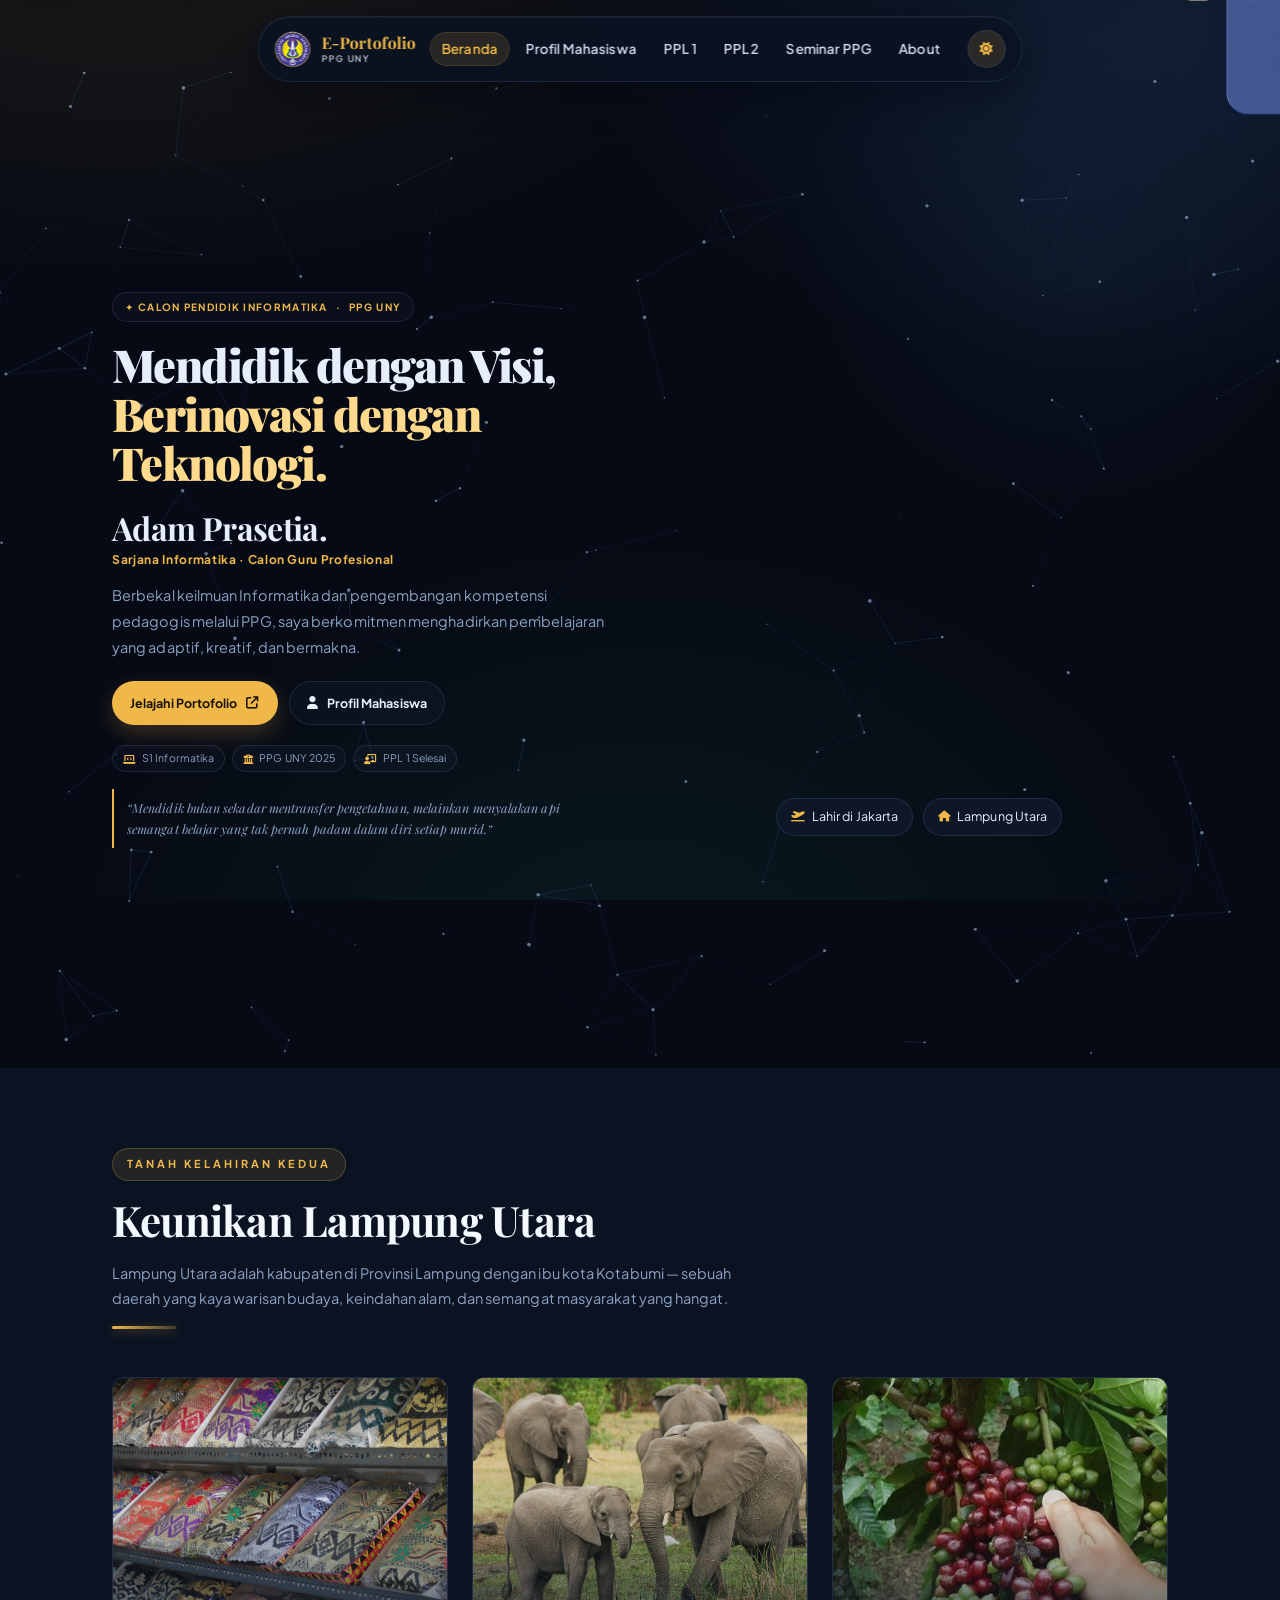
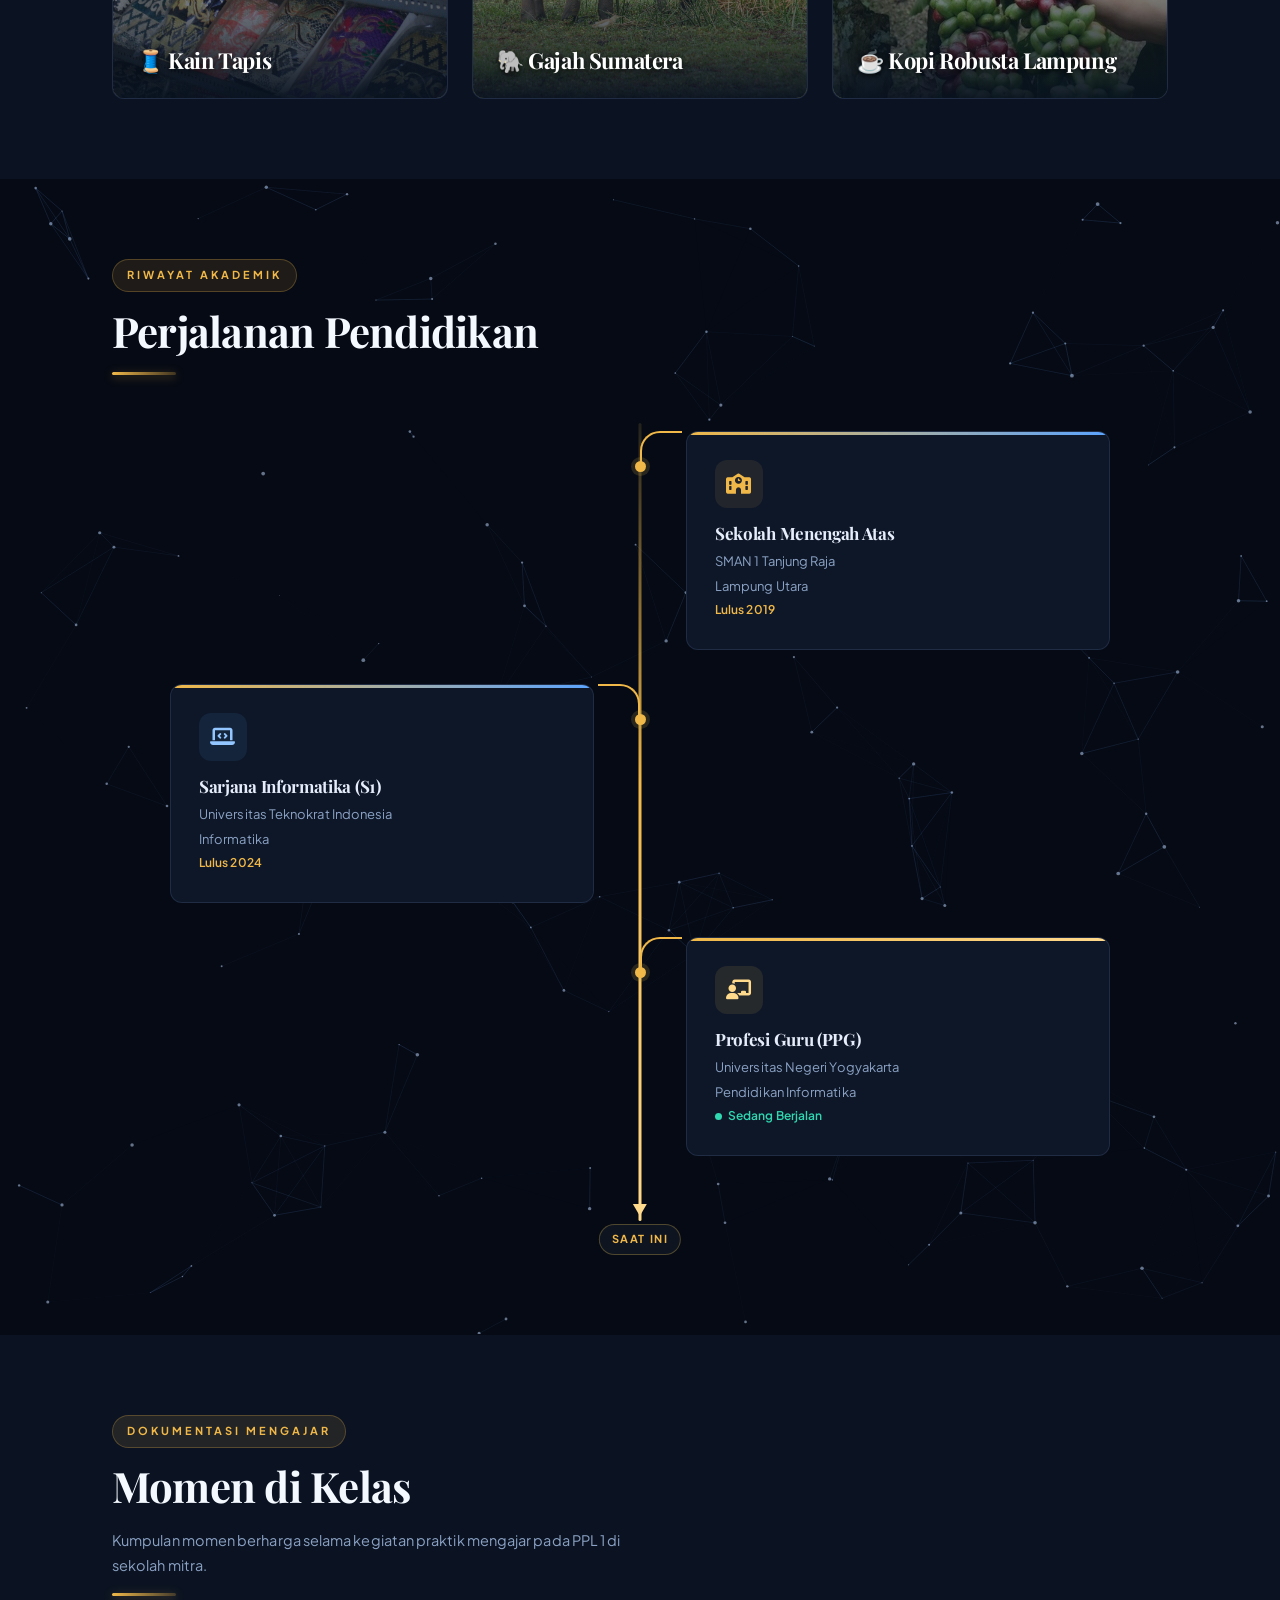
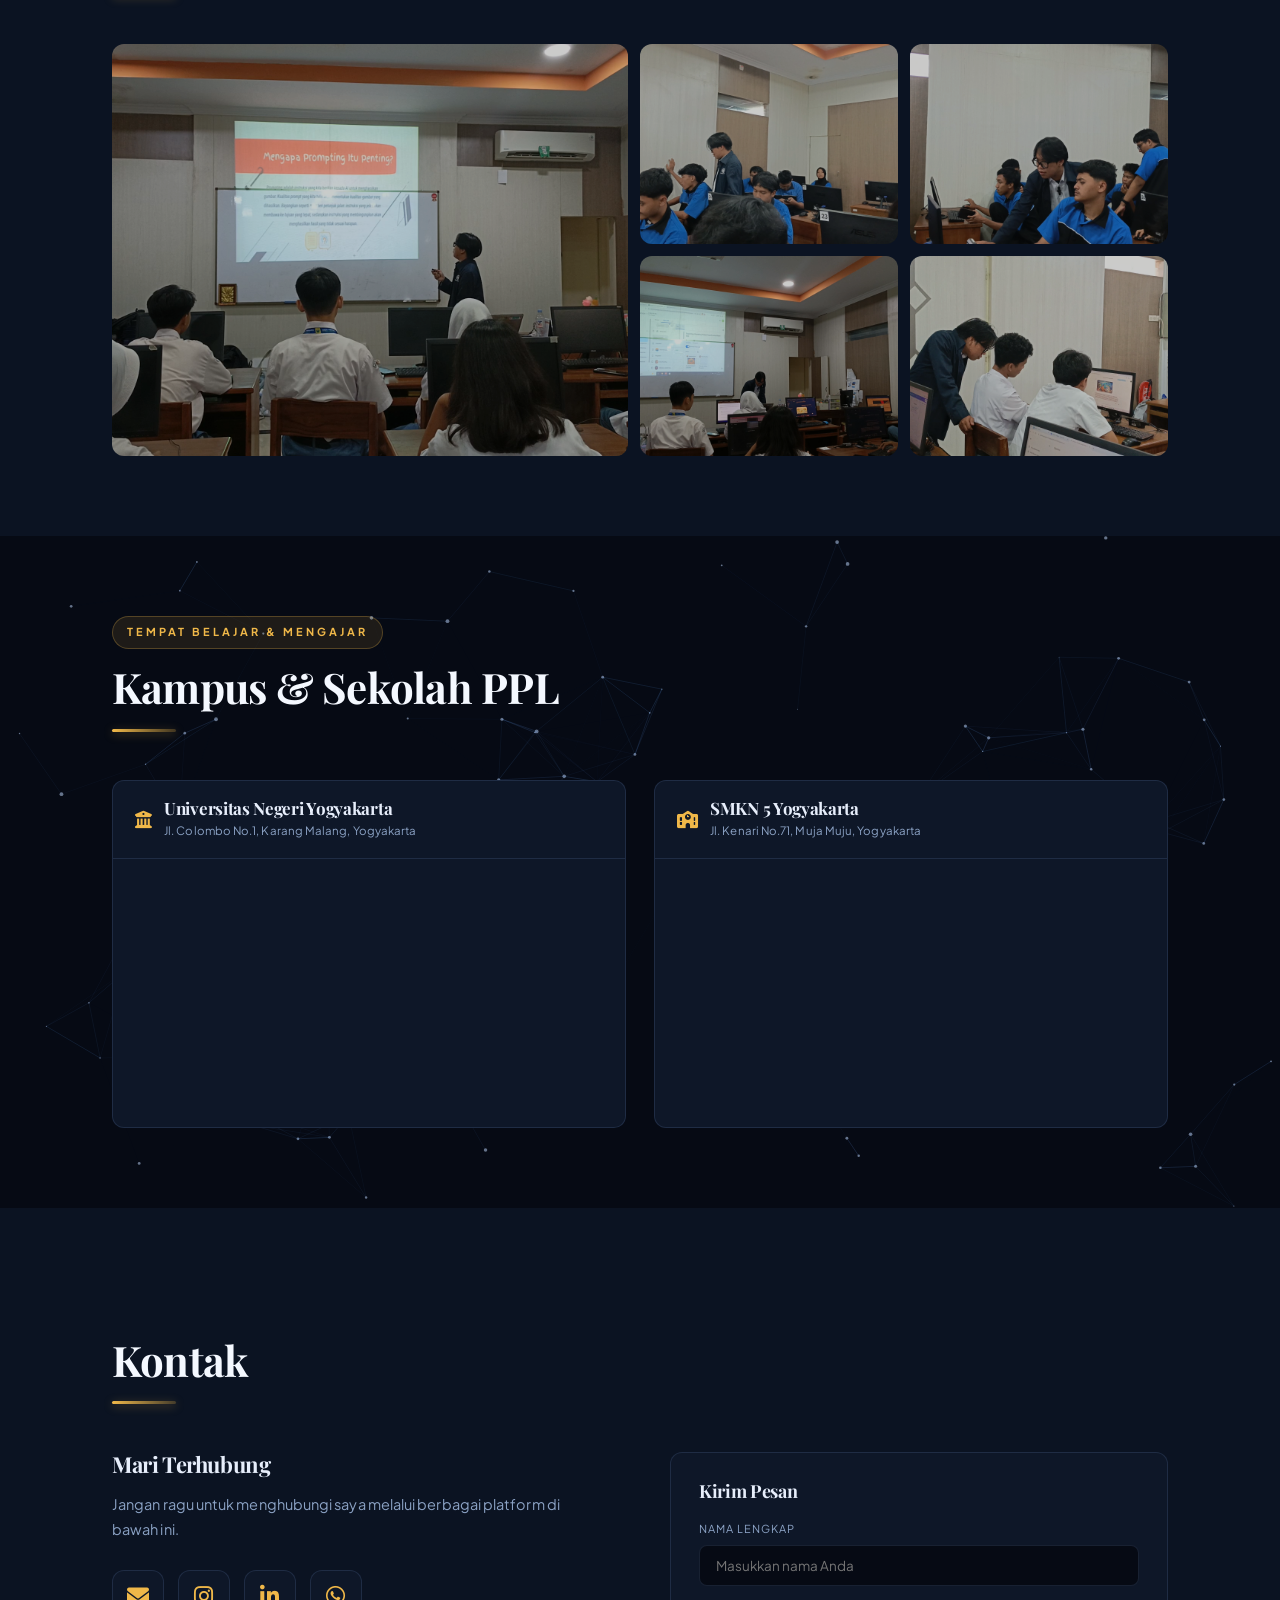
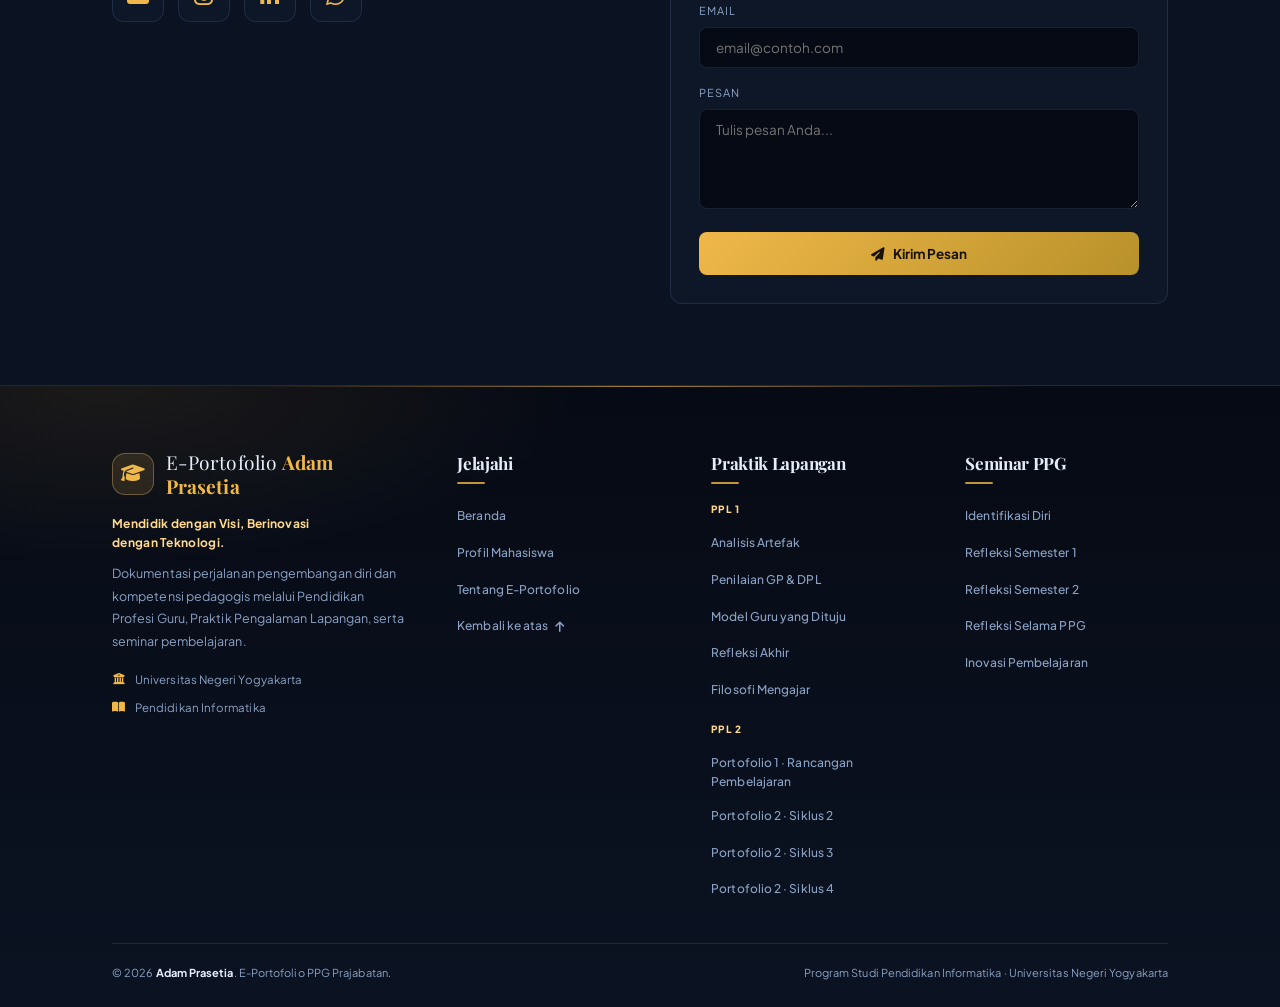
==== commit 4878f5c2: "Update" ====
--- a/index.html
+++ b/index.html
@@ -1,4 +1,4 @@
-<!DOCTYPE html><html lang="id"><head><meta charset="UTF-8" /><meta name="viewport" content="width=device-width, initial-scale=1.0" /><title>E-Portofolio PPG Prajabatan UNY — Adam Prasetia</title><link rel="icon" type="image/png" href="logo-uny.png"><meta name="description" content="E-Portofolio PPG Prajabatan Universitas Negeri Yogyakarta: profil mahasiswa, analisis artefak, penilaian GP & DPL, model guru, refleksi akhir, dan filosofi mengajar." /><meta property="og:title" content="E-Portofolio PPG Prajabatan UNY — Adam Prasetia" /><meta property="og:description" content="E-Portofolio PPG Prajabatan Universitas Negeri Yogyakarta: profil mahasiswa, analisis artefak, penilaian GP & DPL, model guru, refleksi akhir, dan filosofi mengajar." /><meta property="og:type" content="website" /><meta name="twitter:card" content="summary_large_image" /><link rel="preconnect" href="https://fonts.googleapis.com" /><link rel="preconnect" href="https://fonts.gstatic.com" crossorigin /><link rel="preconnect" href="https://cdnjs.cloudflare.com" crossorigin /><link rel="preload" as="style" href="assets/main.min.css" /><link rel="stylesheet" href="assets/main.min.css" /><link rel="stylesheet" href="assets/custom.css" /><link rel="stylesheet" href="assets/lanyard.css" /><link rel="stylesheet" href="https://fonts.googleapis.com/css2?family=Playfair+Display:ital,wght@0,400;0,600;0,700;0,900;1,400&family=Plus+Jakarta+Sans:wght@300;400;500;600;700&display=swap" /><link rel="stylesheet" href="https://cdnjs.cloudflare.com/ajax/libs/font-awesome/6.5.0/css/all.min.css" /><noscript><link rel="stylesheet" href="https://fonts.googleapis.com/css2?family=Playfair+Display:ital,wght@0,400;0,600;0,700;0,900;1,400&family=Plus+Jakarta+Sans:wght@300;400;500;600;700&display=swap" /><link rel="stylesheet" href="https://cdnjs.cloudflare.com/ajax/libs/font-awesome/6.5.0/css/all.min.css" /></noscript><link rel="preload" as="script" href="assets/core.min.js" /></head><body><div id="scroll-progress"></div><div id="toast"></div><div id="lightbox" class="lightbox"><div class="lightbox-close"><i class="fas fa-times"></i></div><div class="lightbox-nav lightbox-prev"><i class="fas fa-chevron-left"></i></div><div class="lightbox-nav lightbox-next"><i class="fas fa-chevron-right"></i></div><img class="lightbox-img" id="lightbox-img" src="" alt="Tampilan diperbesar" / fetchpriority="high" decoding="async"><div class="lightbox-caption" id="lightbox-caption"></div></div><div id="pdf-lightbox" class="pdf-lightbox"><div class="pdf-container"><div class="pdf-header"><h3 class="pdf-title"><i class="fas fa-file-pdf"></i><span id="pdf-title">Pratinjau Dokumen</span></h3><div class="pdf-close" id="pdf-close-btn"><i class="fas fa-times"></i></div></div><iframe class="pdf-iframe" id="pdf-iframe" src="" tabindex="-1" title="Pratinjau dokumen PDF"></iframe></div></div><div id="video-lightbox" class="video-lightbox"><div class="video-container"><div class="video-header"><h3 class="video-title"><i class="fas fa-play-circle"></i><span id="video-title">Pratinjau Video</span></h3><div class="video-close" id="video-close-btn"><i class="fas fa-times"></i></div></div><div class="video-iframe-wrap"><iframe
+<!DOCTYPE html><html lang="id"><head><meta charset="UTF-8" /><meta name="viewport" content="width=device-width, initial-scale=1.0" /><title>E-Portofolio PPG Prajabatan UNY — Adam Prasetia</title><link rel="icon" type="image/png" href="logo-uny.png"><meta name="description" content="E-Portofolio PPG Prajabatan Universitas Negeri Yogyakarta: profil mahasiswa, analisis artefak, penilaian GP & DPL, model guru, refleksi akhir, dan filosofi mengajar." /><meta property="og:title" content="E-Portofolio PPG Prajabatan UNY — Adam Prasetia" /><meta property="og:description" content="E-Portofolio PPG Prajabatan Universitas Negeri Yogyakarta: profil mahasiswa, analisis artefak, penilaian GP & DPL, model guru, refleksi akhir, dan filosofi mengajar." /><meta property="og:type" content="website" /><meta name="twitter:card" content="summary_large_image" /><link rel="preconnect" href="https://fonts.googleapis.com" /><link rel="preconnect" href="https://fonts.gstatic.com" crossorigin /><link rel="preconnect" href="https://cdnjs.cloudflare.com" crossorigin /><link rel="preload" as="style" href="assets/main.min.css" /><link rel="stylesheet" href="assets/main.min.css" /><link rel="stylesheet" href="assets/custom.css" /><link rel="stylesheet" href="assets/lanyard.css" /><link rel="stylesheet" href="assets/ppl2-rpp-layout-v3.css?v=20261104-6" /><link rel="stylesheet" href="https://fonts.googleapis.com/css2?family=Playfair+Display:ital,wght@0,400;0,600;0,700;0,900;1,400&family=Plus+Jakarta+Sans:wght@300;400;500;600;700&display=swap" /><link rel="stylesheet" href="https://cdnjs.cloudflare.com/ajax/libs/font-awesome/6.5.0/css/all.min.css" /><noscript><link rel="stylesheet" href="https://fonts.googleapis.com/css2?family=Playfair+Display:ital,wght@0,400;0,600;0,700;0,900;1,400&family=Plus+Jakarta+Sans:wght@300;400;500;600;700&display=swap" /><link rel="stylesheet" href="https://cdnjs.cloudflare.com/ajax/libs/font-awesome/6.5.0/css/all.min.css" /></noscript><link rel="preload" as="script" href="assets/core.min.js" /></head><body><div id="scroll-progress"></div><div id="toast"></div><div id="lightbox" class="lightbox"><div class="lightbox-close"><i class="fas fa-times"></i></div><div class="lightbox-nav lightbox-prev"><i class="fas fa-chevron-left"></i></div><div class="lightbox-nav lightbox-next"><i class="fas fa-chevron-right"></i></div><img class="lightbox-img" id="lightbox-img" src="" alt="Tampilan diperbesar" / fetchpriority="high" decoding="async"><div class="lightbox-caption" id="lightbox-caption"></div></div><div id="pdf-lightbox" class="pdf-lightbox"><div class="pdf-container"><div class="pdf-header"><h3 class="pdf-title"><i class="fas fa-file-pdf"></i><span id="pdf-title">Pratinjau Dokumen</span></h3><div class="pdf-close" id="pdf-close-btn"><i class="fas fa-times"></i></div></div><iframe class="pdf-iframe" id="pdf-iframe" src="" tabindex="-1" title="Pratinjau dokumen PDF"></iframe></div></div><div id="video-lightbox" class="video-lightbox"><div class="video-container"><div class="video-header"><h3 class="video-title"><i class="fas fa-play-circle"></i><span id="video-title">Pratinjau Video</span></h3><div class="video-close" id="video-close-btn"><i class="fas fa-times"></i></div></div><div class="video-iframe-wrap"><iframe
 class="video-iframe"
 id="video-iframe"
 src=""
@@ -12,11 +12,19 @@
 picture-in-picture;
 "
 allowfullscreen
-></iframe></div></div></div><div id="loading-screen"><canvas id="rain-canvas"></canvas><div class="loading-content"><div class="loading-logo"><img src="logo-uny.png" alt="Logo UNY" / fetchpriority="high" decoding="async"></div><div class="loading-title">PPG Prajabatan</div><div class="loading-sub">Program Profesi Guru</div><div class="loading-univ">Universitas Negeri Yogyakarta</div><div class="loading-bar"><div class="loading-bar-fill"></div></div></div></div><a class="skip-link" href="#main-content">Lewati ke konten utama</a><nav id="navbar" aria-label="Navigasi utama"><div class="nav-brand" role="button" tabindex="0" aria-label="Kembali ke Beranda" data-onclick="showPage('beranda')" data-onkeydown="if(event.key==='Enter'||event.key===' '){event.preventDefault();showPage('beranda')}"><img class="nav-brand-logo" src="logo-uny.png" alt="Logo Universitas Negeri Yogyakarta" /><span class="nav-brand-copy"><span class="nav-brand-title">E-Portofolio</span><em>PPG UNY</em></span></div><button id="theme-toggle" class="theme-toggle" type="button" aria-label="Aktifkan mode terang" data-onclick="toggleTheme()"><i class="fas fa-sun" aria-hidden="true"></i></button><button id="nav-toggle" class="nav-toggle" type="button" aria-label="Buka menu" aria-expanded="false" aria-controls="nav-links" data-onclick="toggleMobileMenu()"><span></span><span></span><span></span></button><ul class="nav-links" id="nav-links" data-navmode="main"><li><a href="#beranda" data-onclick="showPage('beranda');return false" id="nav-beranda" class="active" aria-current="page">Beranda</a></li><li><a href="#profil-mahasiswa" data-onclick="showPage('profil-mahasiswa');return false" id="nav-profil-mahasiswa">Profil Mahasiswa</a></li><li><a href="#analisis-artefak" data-onclick="enterSemester1();return false" id="nav-semester-1">PPL 1</a></li><li><a href="#semester-2" data-onclick="showPage('semester-2');return false" id="nav-semester-2">PPL 2</a></li><li><a href="#identifikasi-diri" data-onclick="enterSeminar();return false" id="nav-seminar-ppg">Seminar PPG</a></li><li><a href="#about" data-onclick="showPage('about');return false" id="nav-about">About</a></li></ul><ul class="nav-links" id="nav-links-sem1" data-navmode="sem1" hidden><li class="dropdown" id="dropdown-porto1"><button type="button" class="dropbtn" aria-haspopup="true" aria-expanded="false" aria-controls="menu-porto1" data-onclick="toggleDropdown('dropdown-porto1')"
+></iframe></div></div></div><div id="loading-screen"><canvas id="rain-canvas"></canvas><div class="loading-content"><div class="loading-logo"><img src="logo-uny.png" alt="Logo UNY" / fetchpriority="high" decoding="async"></div><div class="loading-title">PPG Prajabatan</div><div class="loading-sub">Program Profesi Guru</div><div class="loading-univ">Universitas Negeri Yogyakarta</div><div class="loading-bar"><div class="loading-bar-fill"></div></div></div></div><a class="skip-link" href="#main-content">Lewati ke konten utama</a><nav id="navbar" aria-label="Navigasi utama"><div class="nav-brand" role="button" tabindex="0" aria-label="Kembali ke Beranda" data-onclick="showPage('beranda')" data-onkeydown="if(event.key==='Enter'||event.key===' '){event.preventDefault();showPage('beranda')}"><img class="nav-brand-logo" src="logo-uny.png" alt="Logo Universitas Negeri Yogyakarta" /><span class="nav-brand-copy"><span class="nav-brand-title">E-Portofolio</span><em>PPG UNY</em></span></div><button id="theme-toggle" class="theme-toggle" type="button" aria-label="Aktifkan mode terang" data-onclick="toggleTheme()"><i class="fas fa-sun" aria-hidden="true"></i></button><button id="nav-toggle" class="nav-toggle" type="button" aria-label="Buka menu" aria-expanded="false" aria-controls="nav-links" data-onclick="toggleMobileMenu()"><span></span><span></span><span></span></button><ul class="nav-links" id="nav-links" data-navmode="main"><li><a href="#beranda" data-onclick="showPage('beranda');return false" id="nav-beranda" class="active" aria-current="page">Beranda</a></li><li><a href="#profil-mahasiswa" data-onclick="showPage('profil-mahasiswa');return false" id="nav-profil-mahasiswa">Profil Mahasiswa</a></li><li><a href="#analisis-artefak" data-onclick="enterSemester1();return false" id="nav-semester-1">PPL 1</a></li><li><a href="#page-semester-2" data-onclick="showPage('semester-2');return false" id="nav-semester-2">PPL 2</a></li><li><a href="#identifikasi-diri" data-onclick="enterSeminar();return false" id="nav-seminar-ppg">Seminar PPG</a></li><li><a href="#about" data-onclick="showPage('about');return false" id="nav-about">About</a></li></ul><ul class="nav-links" id="nav-links-sem1" data-navmode="sem1" hidden><li class="dropdown" id="dropdown-porto1"><button type="button" class="dropbtn" aria-haspopup="true" aria-expanded="false" aria-controls="menu-porto1" data-onclick="toggleDropdown('dropdown-porto1')"
 >Portofolio 1 <i class="fas fa-caret-down" aria-hidden="true"></i
 ></button><div class="dropdown-content" id="menu-porto1" role="menu" aria-label="Portofolio 1"><a role="menuitem" href="#analisis-artefak" data-onclick="showPage('analisis-artefak');return false">Analisis Artefak</a><a role="menuitem" href="#penilaian" data-onclick="showPage('penilaian');return false">Penilaian GP &amp; DPL</a><a role="menuitem" href="#model" data-onclick="showPage('model');return false">Model Guru yang Dituju</a></div></li><li class="dropdown" id="dropdown-porto2"><button type="button" class="dropbtn" aria-haspopup="true" aria-expanded="false" aria-controls="menu-porto2" data-onclick="toggleDropdown('dropdown-porto2')"
 >Portofolio 2 <i class="fas fa-caret-down" aria-hidden="true"></i
-></button><div class="dropdown-content" id="menu-porto2" role="menu" aria-label="Portofolio 2"><a role="menuitem" href="#refleksi-akhir" data-onclick="showPage('refleksi-akhir');return false">Refleksi Akhir</a><a role="menuitem" href="#filosofi-mengajar" data-onclick="showPage('filosofi-mengajar');return false">Filosofi Mengajar</a></div></li><li><a href="#beranda" data-onclick="backToBeranda();return false" id="nav-back-beranda"><i class="fas fa-arrow-left" aria-hidden="true"></i>&nbsp;Kembali ke Beranda</a></li></ul><ul class="nav-links" id="nav-links-seminar" data-navmode="seminar" hidden><li><a href="#identifikasi-diri" data-onclick="showPage('identifikasi-diri');return false" id="nav-identifikasi-diri">Identifikasi Diri</a></li><li class="dropdown" id="dropdown-seminar-refleksi"><button type="button" class="dropbtn" aria-haspopup="true" aria-expanded="false" aria-controls="menu-seminar-refleksi" data-onclick="toggleDropdown('dropdown-seminar-refleksi')">Refleksi <i class="fas fa-caret-down" aria-hidden="true"></i></button><div class="dropdown-content" id="menu-seminar-refleksi" role="menu" aria-label="Refleksi"><a role="menuitem" href="#refleksi-sem1" data-onclick="showPage('refleksi-sem1');return false">Semester 1</a><a role="menuitem" href="#refleksi-sem2" data-onclick="showPage('refleksi-sem2');return false">Semester 2</a><a role="menuitem" href="#refleksi-selama-ppg" data-onclick="showPage('refleksi-selama-ppg');return false">Selama PPG</a></div></li><li><a href="#inovasi-pendidikan" data-onclick="showPage('inovasi-pendidikan');return false" id="nav-inovasi-pendidikan">Inovasi Pendidikan</a></li><li><a href="#beranda" data-onclick="backToBeranda();return false" id="nav-back-beranda-seminar"><i class="fas fa-arrow-left" aria-hidden="true"></i>&nbsp;Kembali ke Beranda</a></li></ul></nav><main id="main-content" tabindex="-1"><div id="page-beranda" class="page active"><section class="section canvas-wrap-section" id="hero-wrap-section"><canvas class="interactive-canvas" id="hero-canvas"></canvas><div class="container" style="position: relative; z-index: 1"><div id="hero"><div class="hero-text">
+></button><div class="dropdown-content" id="menu-porto2" role="menu" aria-label="Portofolio 2"><a role="menuitem" href="#refleksi-akhir" data-onclick="showPage('refleksi-akhir');return false">Refleksi Akhir</a><a role="menuitem" href="#filosofi-mengajar" data-onclick="showPage('filosofi-mengajar');return false">Filosofi Mengajar</a></div></li><li><a href="#beranda" data-onclick="backToBeranda();return false" id="nav-back-beranda"><i class="fas fa-arrow-left" aria-hidden="true"></i>&nbsp;Kembali ke Beranda</a></li></ul><ul class="nav-links" id="nav-links-sem2" data-navmode="sem2" hidden>
+<li><a href="#page-semester-2" id="nav-ppl2-portfolio1" data-ppl2-nav-key="portfolio-1" data-onclick="openPpl2Portfolio1();return false">Portofolio 1</a></li>
+<li class="dropdown" id="dropdown-ppl2-portfolio2"><button type="button" class="dropbtn" aria-haspopup="true" aria-expanded="false" aria-controls="menu-ppl2-portfolio2" data-onclick="toggleDropdown('dropdown-ppl2-portfolio2')">Portofolio 2 <i class="fas fa-caret-down" aria-hidden="true"></i></button><div class="dropdown-content" id="menu-ppl2-portfolio2" role="menu" aria-label="Portofolio 2 PPL 2">
+<a role="menuitem" href="#page-ppl2-cycle-2" data-ppl2-nav-key="cycle-2" data-onclick="openPpl2Cycle(2);return false">Produk Terbaik · Siklus 2</a>
+<a role="menuitem" href="#page-ppl2-cycle-3" data-ppl2-nav-key="cycle-3" data-onclick="openPpl2Cycle(3);return false">Produk Terbaik · Siklus 3</a>
+<a role="menuitem" href="#page-ppl2-cycle-4" data-ppl2-nav-key="cycle-4" data-onclick="openPpl2Cycle(4);return false">Produk Terbaik · Siklus 4</a>
+</div></li>
+<li><a href="#beranda" data-onclick="backToBeranda();return false" id="nav-back-beranda-ppl2"><i class="fas fa-arrow-left" aria-hidden="true"></i>&nbsp;Kembali ke Beranda</a></li>
+</ul><ul class="nav-links" id="nav-links-seminar" data-navmode="seminar" hidden><li><a href="#identifikasi-diri" data-onclick="showPage('identifikasi-diri');return false" id="nav-identifikasi-diri">Identifikasi Diri</a></li><li class="dropdown" id="dropdown-seminar-refleksi"><button type="button" class="dropbtn" aria-haspopup="true" aria-expanded="false" aria-controls="menu-seminar-refleksi" data-onclick="toggleDropdown('dropdown-seminar-refleksi')">Refleksi <i class="fas fa-caret-down" aria-hidden="true"></i></button><div class="dropdown-content" id="menu-seminar-refleksi" role="menu" aria-label="Refleksi"><a role="menuitem" href="#refleksi-sem1" data-onclick="showPage('refleksi-sem1');return false">Semester 1</a><a role="menuitem" href="#refleksi-sem2" data-onclick="showPage('refleksi-sem2');return false">Semester 2</a><a role="menuitem" href="#refleksi-selama-ppg" data-onclick="showPage('refleksi-selama-ppg');return false">Selama PPG</a></div></li><li><a href="#inovasi-pendidikan" data-onclick="showPage('inovasi-pendidikan');return false" id="nav-inovasi-pendidikan">Inovasi Pendidikan</a></li><li><a href="#beranda" data-onclick="backToBeranda();return false" id="nav-back-beranda-seminar"><i class="fas fa-arrow-left" aria-hidden="true"></i>&nbsp;Kembali ke Beranda</a></li></ul></nav><main id="main-content" tabindex="-1"><div id="page-beranda" class="page active"><section class="section canvas-wrap-section" id="hero-wrap-section"><canvas class="interactive-canvas" id="hero-canvas"></canvas><div class="container" style="position: relative; z-index: 1"><div id="hero"><div class="hero-text">
   <p class="greeting">✦ Calon Pendidik Informatika <span aria-hidden="true">·</span> PPG UNY</p>
   <h1 class="hero-headline">Mendidik dengan Visi,<br /><span>Berinovasi dengan Teknologi.</span></h1>
   <div class="hero-identity">
@@ -693,8 +701,9 @@
 bertumbuh, beradaptasi, dan memberikan yang terbaik bagi dunia
 pendidikan Indonesia.
 </p></div></div></section></div><div id="page-semester-2" class="page">
-<section class="section ppl2-section ppl2-workspace-section" aria-labelledby="ppl2-title" style="padding-top: 100px">
-  <div class="container">
+<section class="section ppl2-section ppl2-workspace-section" id="ppl2-wrap-section" aria-labelledby="ppl2-title" style="padding-top: 100px">
+  <canvas class="interactive-canvas" id="ppl2-canvas" aria-hidden="true"></canvas>
+  <div class="container" style="position: relative; z-index: 1">
     <header class="ppl2-header">
       <p class="section-label">PPG UNY · PRAKTIK PENGALAMAN LAPANGAN 2</p>
       <div class="ppl2-title-row">
@@ -706,7 +715,7 @@
       </div>
       <div class="section-divider"></div>
       <p class="ppl2-intro">
-        Kumpulan artefak, dokumentasi, dan analisis reflektif selama pelaksanaan PPL 2. Pilih E-Portfolio dan komponen yang ingin ditinjau untuk melihat ruang dokumen serta fokus analisisnya.
+        Kumpulan artefak, dokumentasi, dan analisis reflektif selama pelaksanaan PPL 2. Gunakan menu Portofolio 1 dan Portofolio 2 pada navigasi utama untuk membuka setiap komponen dan dokumentasi siklus.
       </p>
     </header>
 
@@ -720,7 +729,8 @@
     </div>
 
     <div class="ppl2-portfolio-panel" id="ppl2-panel-portfolio-1" role="tabpanel" aria-labelledby="ppl2-tab-portfolio-1" data-ppl2-portfolio-panel="portfolio-1">
-      <div class="ppl2-workspace">
+      <div class="ppl2-workspace ppl2-workspace--planning">
+        <header class="ppl2-content-heading ppl2-content-heading--planning ppl2-global-rpp-heading" data-ppl2-planning-only><span class="ppl2-content-kicker">KOMPONEN 01 · PERENCANAAN</span><h2>Analisis Produk Rancangan Pembelajaran</h2><p>Analisis produk rancangan atau perencanaan pembelajaran yang disusun untuk praktik mengajar mandiri.</p></header>
         <aside class="ppl2-sidebar" aria-label="Komponen E-Portfolio 1">
           <div class="ppl2-sidebar-heading"><div><span class="ppl2-sidebar-eyebrow">DAFTAR KOMPONEN</span><h2>Praktik Mengajar Mandiri</h2></div><span class="ppl2-count">06</span></div>
           <nav class="ppl2-section-nav" role="tablist" aria-orientation="vertical" aria-label="Komponen E-Portfolio 1">
@@ -736,101 +746,12 @@
 
         <div class="ppl2-detail-stage">
           <article class="ppl2-content-panel is-active" id="ppl2-content-planning" role="tabpanel" aria-labelledby="ppl2-section-tab-planning" data-ppl2-content="planning">
-            <header class="ppl2-content-heading"><span class="ppl2-content-kicker">KOMPONEN 01 · PERENCANAAN</span><h2>Analisis Produk Rancangan Pembelajaran</h2><p>Analisis produk rancangan atau perencanaan pembelajaran yang disusun untuk praktik mengajar mandiri.</p></header>
-            <div class="ppl2-planning-document">
-              <section class="ppl2-preview-card" data-pdf-src="documents/ppl2/eportfolio1/RPP-X-KERAMIK-B-PERTEMUAN-1.pdf" data-pdf-title="RPP X Keramik B - Pertemuan 1" aria-label="Pratinjau RPP X Keramik B Pertemuan 1"><div class="ppl2-card-heading"><span>PRATINJAU DOKUMEN · RPP PERTEMUAN 1</span><i class="fas fa-file-pdf" aria-hidden="true"></i></div><div class="ppl2-empty-preview"><span class="ppl2-file-icon"><i class="far fa-file-pdf" aria-hidden="true"></i></span><strong>RPP X Keramik B – Pertemuan 1</strong><p>Dokumen Rencana Pelaksanaan Pembelajaran Informatika kelas X Keramik B, Tahun Pelajaran 2026/2027.</p><span class="ppl2-status"><i class="fas fa-check-circle" aria-hidden="true"></i> Dokumen tersedia · 24 halaman</span></div><div class="ppl2-preview-foot"><span>DOKUMEN UTAMA</span><strong>RPP · 24 HALAMAN</strong></div></section>
-            </div>
-
-            <section class="ppl2-rpp-analysis" aria-labelledby="ppl2-rpp-analysis-title">
-              <header class="ppl2-rpp-analysis-heading">
-                <span class="ppl2-rpp-analysis-kicker"><i class="fas fa-microscope" aria-hidden="true"></i> HASIL TELAAH DOKUMEN</span>
-                <h3 id="ppl2-rpp-analysis-title">Analisis RPP X Keramik B – Pertemuan 1</h3>
-                <p>Analisis berikut disusun berdasarkan isi RPP, materi ajar, LKPD, rubrik, dan instrumen asesmen yang terdapat dalam dokumen 24 halaman. Fokus telaah adalah kualitas rancangan pembelajaran, bukan klaim tentang hasil pelaksanaan di kelas.</p>
-              </header>
-
-              <div class="ppl2-rpp-meta" aria-label="Identitas rancangan pembelajaran">
-                <div><span>MATA PELAJARAN</span><strong>Informatika</strong></div>
-                <div><span>KELAS</span><strong>X Keramik B · Fase E</strong></div>
-                <div><span>ALOKASI WAKTU</span><strong>4 JP · 180 menit</strong></div>
-                <div><span>TOPIK</span><strong>Mengenal Algoritma</strong></div>
-              </div>
-
-              <div class="ppl2-rpp-analysis-grid">
-                <article class="ppl2-rpp-analysis-block">
-                  <div class="ppl2-rpp-block-top"><span class="ppl2-rpp-index">01</span><h4>Karakteristik dan kebutuhan peserta didik</h4><span class="ppl2-rpp-page">RPP hlm. 1–3</span></div>
-                  <p>RPP mengidentifikasi bahwa pertemuan ini merupakan tatap muka pertama bagi peserta didik kelas X. Pengetahuan awal tentang algoritma diperkirakan beragam, meskipun sebagian besar telah mengenal pengoperasian komputer dasar. Rancangan juga memperhatikan minat pada kegiatan konkret dan praktik langsung, serta kebutuhan akan contoh yang dekat dengan keseharian dan proses kerja keramik.</p>
-                  <p>Keputusan merancang tugas mandiri dengan diskusi berpasangan terbatas relevan dengan kondisi laboratorium yang memiliki susunan tempat duduk dan kabel yang kurang mendukung kelompok besar. Variasi visual, auditori, dan kinestetik juga diakomodasi melalui tayangan, penjelasan lisan, dan praktik komputer.</p>
-                  <div class="ppl2-rpp-analysis-takeaway"><strong>Analisis</strong><span>Pemetaan kebutuhan sudah kontekstual. Hasil asesmen diagnostik nantinya perlu benar-benar digunakan untuk menentukan tingkat pendampingan, bukan berhenti sebagai kegiatan pengumpulan informasi.</span></div>
-                </article>
-
-                <article class="ppl2-rpp-analysis-block">
-                  <div class="ppl2-rpp-block-top"><span class="ppl2-rpp-index">02</span><h4>Keterkaitan capaian dan tujuan pembelajaran</h4><span class="ppl2-rpp-page">RPP hlm. 3–4</span></div>
-                  <p>Topik pengenalan algoritma ditempatkan sebagai pijakan awal untuk memahami urutan langkah yang logis, jelas, dan terbatas. Lima tujuan pembelajaran bergerak dari pemahaman konsep, identifikasi minimal tiga ciri algoritma, penyusunan algoritma deskriptif sekurang-kurangnya lima langkah, komunikasi melalui poster digital, hingga penguatan sikap bernalar kritis, mandiri, dan saling menghargai.</p>
-                  <p>Urutan tujuan tersebut cukup runtut: peserta didik mengenali konsep terlebih dahulu, kemudian menerapkannya dalam produk, lalu mengomunikasikan hasil. Ruang lingkup pertemuan juga dijaga sebagai pengenalan dasar; flowchart dan pseudocode disebut sebagai materi untuk pertemuan berikutnya.</p>
-                  <div class="ppl2-rpp-analysis-takeaway"><strong>Analisis</strong><span>Tujuan sudah memadukan pengetahuan, keterampilan, dan sikap. Indikator keberhasilan setiap tujuan perlu tetap ditautkan secara eksplisit pada butir asesmen dan rubrik.</span></div>
-                </article>
-
-                <article class="ppl2-rpp-analysis-block">
-                  <div class="ppl2-rpp-block-top"><span class="ppl2-rpp-index">03</span><h4>Strategi pedagogis dan alur pembelajaran</h4><span class="ppl2-rpp-page">RPP hlm. 4–8</span></div>
-                  <p>Rancangan menggabungkan Pembelajaran Mendalam, TaRL, CRT, dan CASEL dengan model Problem Based Learning. Konteks pembuatan keramik—mulai dari persiapan tanah liat, pembentukan, pengeringan, pembakaran, hingga pengglasiran—menjadi jembatan untuk menjelaskan pentingnya urutan langkah. Sintaks PBL disusun dari orientasi masalah, pengorganisasian belajar, penyelidikan individu, penyajian karya, sampai analisis dan evaluasi.</p>
-                  <p>TaRL tampak melalui tiga tingkat pendampingan: tingkat dasar memperoleh kerangka dan contoh lebih banyak, tingkat menengah mengerjakan LKPD standar, dan tingkat lanjut mendapat tantangan kondisi sederhana. Diferensiasi terutama terlihat pada kadar bantuan dan tantangan tambahan, sedangkan produk inti tetap berupa poster dan algoritma deskriptif. Unsur CASEL tampak pada check-in emosi, kesepakatan kelas, sikap saling menghargai, dan refleksi.</p>
-                  <div class="ppl2-rpp-analysis-takeaway"><strong>Catatan penting tentang waktu</strong><span>Bagian kegiatan inti mencantumkan 105 menit, tetapi rincian lima sintaks PBL berjumlah 130 menit (15 + 45 + 50 + 15 + 5). Jika rincian tersebut dijalankan apa adanya, total pertemuan menjadi 205 menit (45 menit awal + 130 menit inti + 30 menit penutup), bukan 180 menit seperti alokasi 4 JP. Rincian ini perlu diselaraskan sebelum RPP digunakan.</span></div>
-                </article>
-
-                <article class="ppl2-rpp-analysis-block">
-                  <div class="ppl2-rpp-block-top"><span class="ppl2-rpp-index">04</span><h4>Materi, media, dan konteks kejuruan</h4><span class="ppl2-rpp-page">RPP hlm. 4–5, 11–17</span></div>
-                  <p>Materi ajar menjelaskan pengertian algoritma, pentingnya algoritma, lima ciri algoritma, cara penulisan, dan contoh algoritma deskriptif. Contoh memasak mi instan dan membuat benda keramik membuat konsep abstrak lebih dekat dengan pengalaman peserta didik konsentrasi keahlian Keramik.</p>
-                  <p>Media dan platform yang direncanakan meliputi proyektor, komputer, LKPD digital, Canva untuk poster, Google Form untuk asesmen, Google Drive untuk pengumpulan, Quizizz untuk kuis, dan Padlet untuk refleksi. Kombinasi ini menyediakan aktivitas melihat, mendengar, mencoba, menghasilkan karya, dan merefleksikan pembelajaran.</p>
-                  <div class="ppl2-rpp-analysis-takeaway"><strong>Analisis</strong><span>Pilihan media mendukung aktivitas yang dirancang. Karena kegiatan bergantung pada komputer dan internet, sebaiknya disiapkan alternatif sederhana apabila koneksi atau layanan digital tidak dapat diakses.</span></div>
-                </article>
-
-                <article class="ppl2-rpp-analysis-block">
-                  <div class="ppl2-rpp-block-top"><span class="ppl2-rpp-index">05</span><h4>Asesmen dan keterukuran hasil belajar</h4><span class="ppl2-rpp-page">RPP hlm. 8–10, 18–24</span></div>
-                  <p>Asesmen awal dirancang melalui asesmen diagnostik kognitif dan non-kognitif serta pre-test. Asesmen formatif dilakukan melalui observasi, tanya jawab, pemantauan LKPD, dan catatan anekdotal dengan skala perkembangan 1–4. Asesmen akhir terdiri atas post-test dan penilaian produk poster serta algoritma deskriptif bergambar.</p>
-                  <p>Rubrik LKPD menilai ketepatan konsep, kualitas algoritma deskriptif, relevansi contoh dan gambar, serta kreativitas dan komunikasi visual. Skor maksimal 16 dikonversi menjadi nilai 100 dengan ketuntasan mulai 75. Lampiran juga memuat kisi-kisi indikator, kunci jawaban, dan pedoman penilaian tes.</p>
-                  <div class="ppl2-rpp-analysis-takeaway"><strong>Analisis</strong><span>Komponen asesmen sudah beragam dan dilengkapi pedoman. Pre-test terdiri dari 5 soal sedangkan post-test 10 soal; kesetaraan keduanya perlu dipastikan melalui pemetaan indikator dan tingkat kesulitan yang sebanding sebelum menyimpulkan peningkatan belajar.</span></div>
-                </article>
-
-                <article class="ppl2-rpp-analysis-block">
-                  <div class="ppl2-rpp-block-top"><span class="ppl2-rpp-index">06</span><h4>Konsistensi teknis pelaksanaan</h4><span class="ppl2-rpp-page">RPP hlm. 5, 8, 16</span></div>
-                  <p>Dokumen menyebut Google Drive sebagai media pengumpulan pada bagian pemanfaatan digital dan kegiatan penutup, tetapi bagian penilaian hasil LKPD serta petunjuk LKPD juga menyebut Google Classroom. Keduanya dapat digunakan, tetapi alur pengumpulan akhir perlu ditetapkan secara konsisten agar peserta didik tidak menerima instruksi berbeda.</p>
-                  <p>Dokumen telah mencantumkan kebutuhan koneksi internet yang stabil. Petunjuk penggunaan akun, format nama berkas, lokasi pengumpulan, dan prosedur ketika jaringan bermasalah akan membuat pelaksanaan lebih mudah diikuti oleh peserta didik baru.</p>
-                  <div class="ppl2-rpp-analysis-takeaway"><strong>Analisis</strong><span>Perlu satu instruksi final mengenai platform pengumpulan dan alur akses tugas, disertai prosedur cadangan saat koneksi atau perangkat mengalami kendala.</span></div>
-                </article>
-              </div>
-
-              <div class="ppl2-rpp-review-grid">
-                <section class="ppl2-rpp-review-card ppl2-rpp-strengths">
-                  <h4><i class="fas fa-check-circle" aria-hidden="true"></i> Kekuatan rancangan</h4>
-                  <ul>
-                    <li>Analisis karakteristik murid dan kondisi laboratorium menjadi dasar pemilihan aktivitas.</li>
-                    <li>Contoh dan masalah pembelajaran terhubung dengan konteks keahlian Keramik.</li>
-                    <li>Tujuan pembelajaran mencakup pemahaman, produk, komunikasi, dan sikap.</li>
-                    <li>Diferensiasi TaRL dirancang dalam tingkat pendampingan yang jelas.</li>
-                    <li>Asesmen dilengkapi instrumen, rubrik, kunci jawaban, dan pedoman penilaian.</li>
-                  </ul>
-                </section>
-                <section class="ppl2-rpp-review-card ppl2-rpp-improvements">
-                  <h4><i class="fas fa-wrench" aria-hidden="true"></i> Prioritas penyempurnaan</h4>
-                  <ul>
-                    <li>Selaraskan durasi kegiatan inti 105 menit dengan rincian sintaks yang saat ini berjumlah 130 menit.</li>
-                    <li>Tetapkan satu alur pengumpulan LKPD: Google Drive atau Google Classroom, lalu samakan seluruh petunjuk.</li>
-                    <li>Pastikan pre-test dan post-test mengukur indikator yang sebanding meskipun jumlah soalnya berbeda.</li>
-                    <li>Dokumentasikan hasil diagnostik dan alasan penempatan murid pada tingkat pendampingan TaRL; jelaskan juga bentuk penyesuaian proses atau dukungan pada tiap tingkat.</li>
-                    <li>Siapkan alternatif kegiatan dan pengumpulan jika internet atau platform digital terkendala.</li>
-                  </ul>
-                </section>
-              </div>
-
-              <div class="ppl2-rpp-conclusion">
-                <span><i class="fas fa-flag-checkered" aria-hidden="true"></i> SIMPULAN ANALISIS</span>
-                <p>Secara keseluruhan, RPP ini memiliki rancangan yang kontekstual dan berpusat pada kebutuhan peserta didik. Kekuatan utamanya terletak pada penggunaan konteks Keramik untuk menjelaskan algoritma, strategi pendampingan TaRL, aktivitas produk digital, serta asesmen yang memadukan proses dan hasil. Penyempurnaan paling mendesak adalah konsistensi alokasi waktu, keseragaman instruksi pengumpulan tugas, dan pemetaan kesetaraan pre-test dengan post-test.</p>
-                <small>Analisis ini merupakan telaah terhadap dokumen perencanaan. Kesimpulan tentang efektivitas penerapan dan respons nyata peserta didik perlu didukung bukti pelaksanaan, hasil asesmen, serta refleksi setelah mengajar.</small>
-              </div>
-            </section>
-
-            <div class="ppl2-evidence-strip"><strong><i class="fas fa-paperclip" aria-hidden="true"></i> Komponen dokumen yang ditelaah</strong><div><span>RPP utama</span><span>Materi ajar</span><span>LKPD digital</span><span>Rubrik LKPD</span><span>Instrumen asesmen</span></div></div>
-          </article>
+              <section class="ppl2-preview-card ppl2-rpp-dynamic-preview" data-pdf-src="documents/ppl2/eportfolio1/RPP-X-KERAMIK-B-PERTEMUAN-1-REVISI-25-130-25.pdf" data-pdf-title="RPP X Keramik B – Pertemuan 1" aria-label="Pratinjau dokumen rancangan pembelajaran">
+                <div class="ppl2-card-heading"><span id="ppl2-rpp-preview-kicker">PRATINJAU DOKUMEN · RPP PERTEMUAN 1</span><i class="fas fa-file-pdf" aria-hidden="true"></i></div>
+                <div class="ppl2-empty-preview"><span class="ppl2-file-icon"><i class="far fa-file-pdf" aria-hidden="true"></i></span><strong>RPP X Keramik B – Pertemuan 1</strong><p>Pratinjau langsung RPP terbaru untuk praktik mengajar mandiri.</p><span class="ppl2-status"><i class="fas fa-check-circle" aria-hidden="true"></i> Dokumen tersedia · 10 halaman</span></div>
+                <div class="ppl2-preview-foot"><span id="ppl2-rpp-preview-foot-label">DOKUMEN TERPILIH</span><strong id="ppl2-rpp-preview-foot-value">RPP · 10 HALAMAN</strong></div>
+              </section>
+            </article>
 
           <article class="ppl2-content-panel" id="ppl2-content-material" role="tabpanel" aria-labelledby="ppl2-section-tab-material" data-ppl2-content="material" hidden>
             <header class="ppl2-content-heading"><span class="ppl2-content-kicker">KOMPONEN 02 · MATERI AJAR</span><h2>Analisis Materi Pembelajaran</h2><p>Analisis materi yang telah disusun dan diterapkan selama praktik mengajar mandiri.</p></header>
@@ -879,6 +800,51 @@
 
           <div class="ppl2-workspace-footnote"><i class="fas fa-lightbulb" aria-hidden="true"></i><p>Pratinjau akan menampilkan artefak setelah dokumen atau tautannya ditambahkan. Isi analisis akhir dilengkapi berdasarkan bukti dan pengalaman praktik yang sebenarnya.</p></div>
         </div>
+        <section class="ppl2-rpp-analysis" data-ppl2-planning-only aria-labelledby="ppl2-rpp-analysis-title">
+              <header class="ppl2-rpp-analysis-heading">
+                <span class="ppl2-rpp-analysis-kicker"><i class="fas fa-microscope" aria-hidden="true"></i> HASIL TELAAH RANCANGAN</span>
+                <h3 id="ppl2-rpp-analysis-title">Analisis RPP X Keramik B – Pertemuan 1</h3>
+                <p>Analisis difokuskan pada rancangan pembelajaran dalam RPP: identifikasi peserta didik, tujuan, strategi dan alur kegiatan, pembagian waktu, asesmen, serta tindak lanjut. Materi ajar, media, video, dan kegiatan nonmengajar dibahas pada komponen tersendiri.</p>
+              </header>
+
+              <div class="ppl2-rpp-meta" aria-label="Identitas rancangan pembelajaran">
+                <div><span>MATA PELAJARAN</span><strong>Informatika</strong></div>
+                <div><span>KELAS</span><strong>X Keramik B · Fase E</strong></div>
+                <div><span>ALOKASI WAKTU</span><strong>4 JP · 180 menit</strong></div>
+                <div><span>TOPIK RPP</span><strong>Mengenal Algoritma</strong></div>
+              </div>
+
+              <ol class="ppl2-rpp-analysis-list">
+                <li class="ppl2-rpp-analysis-item">
+                  <span class="ppl2-rpp-index">01</span>
+                  <div class="ppl2-rpp-analysis-copy">
+                    <div class="ppl2-rpp-block-top"><h4>Kesesuaian identifikasi peserta didik dan tujuan pembelajaran</h4><span class="ppl2-rpp-page">RPP hlm. 1–4</span></div>
+                    <p>RPP memetakan pengetahuan awal peserta didik kelas X yang umumnya belum mempelajari algoritma secara formal, tetapi telah mengenal penggunaan komputer dasar dan urutan kegiatan sehari-hari. Identifikasi minat serta kebutuhan belajar juga mempertimbangkan ketertarikan pada aktivitas konkret, konteks proses kerja Keramik, variasi kesiapan, dan kondisi laboratorium. Pemetaan diagnostik direncanakan sebagai dasar untuk menyesuaikan pendampingan.</p>
+                    <p>Lima tujuan disusun bertahap: memahami pengertian dan pentingnya algoritma, mengenali ciri-cirinya, menyusun algoritma deskriptif minimal lima langkah, mengomunikasikan pemahaman, serta menunjukkan sikap bernalar kritis, mandiri, dan saling menghargai. Urutan ini memberi arah dari pemahaman awal menuju penerapan dan komunikasi hasil belajar.</p>
+                    <div class="ppl2-rpp-analysis-takeaway"><strong>Analisis</strong><span>Identifikasi murid telah menjadi dasar yang relevan bagi rumusan tujuan. Agar ketercapaiannya mudah ditinjau, tujuan sikap pada poin kelima perlu diamati melalui perilaku yang telah dicantumkan dalam skenario, seperti kemandirian saat bekerja, alasan dalam menyusun langkah, dan sikap ketika berdiskusi atau menanggapi teman.</span></div>
+                  </div>
+                </li>
+                <li class="ppl2-rpp-analysis-item">
+                  <span class="ppl2-rpp-index">02</span>
+                  <div class="ppl2-rpp-analysis-copy">
+                    <div class="ppl2-rpp-block-top"><h4>Koherensi strategi pedagogis dan alur kegiatan pembelajaran</h4><span class="ppl2-rpp-page">RPP hlm. 4–8</span></div>
+                    <p>Rancangan memadukan Pembelajaran Mendalam, TaRL, CRT, dan CASEL dengan model Problem Based Learning (PBL). Urutan kegiatan inti mengikuti lima sintaks PBL: orientasi pada masalah (15 menit), mengorganisasikan peserta didik (45 menit), membimbing penyelidikan (50 menit), mengembangkan dan menyajikan hasil (15 menit), serta menganalisis dan mengevaluasi proses (5 menit). Kegiatan mandiri dengan diskusi berpasangan terbatas juga konsisten dengan kondisi ruang laboratorium yang dijelaskan pada tahap identifikasi.</p>
+                    <div class="ppl2-rpp-analysis-takeaway"><strong>Analisis alokasi waktu</strong><span>Pembagian yang diperbarui—awal 25 menit, inti 130 menit, dan penutup 25 menit—berjumlah 180 menit atau 4 JP. Durasi kegiatan inti selaras dengan jumlah waktu lima sintaks PBL (15 + 45 + 50 + 15 + 5 = 130 menit). Pada pelaksanaan, pembukaan dan penutup perlu dijaga sesuai batas waktunya; khususnya asesmen awal 15 menit, refleksi, dan prosedur penutupan perlu dikelola ringkas agar seluruh rangkaian tetap berada dalam alokasi 180 menit.</span></div>
+                  </div>
+                </li>
+                <li class="ppl2-rpp-analysis-item">
+                  <span class="ppl2-rpp-index">03</span>
+                  <div class="ppl2-rpp-analysis-copy">
+                    <div class="ppl2-rpp-block-top"><h4>Keterpaduan tujuan, kegiatan, dan evaluasi pembelajaran</h4><span class="ppl2-rpp-page">RPP hlm. 3–10</span></div>
+                    <p>Rancangan menghubungkan tujuan pembelajaran dengan pengalaman belajar yang disusun dari pengenalan masalah, penguatan pemahaman, penyelidikan mandiri, penyajian hasil, hingga refleksi dan evaluasi. Alur ini memberi kesempatan kepada peserta didik untuk bergerak dari memahami konsep menuju menyusun dan mengomunikasikan algoritma, sesuai urutan tujuan yang ditetapkan.</p>
+                    <p>Evaluasi direncanakan sejak awal untuk mengenali kesiapan belajar, selama proses untuk memantau perkembangan, dan pada akhir kegiatan untuk meninjau ketercapaian tujuan. RPP juga mencantumkan tindak lanjut berupa remedial dan pengayaan, sehingga hasil evaluasi memiliki arah tindak lanjut pembelajaran.</p>
+                    <div class="ppl2-rpp-analysis-takeaway"><strong>Analisis</strong><span>Secara keseluruhan, tujuan, skenario pembelajaran, dan evaluasi telah dirancang sebagai satu rangkaian. Saat pelaksanaan, setiap tujuan perlu tetap dihubungkan dengan bukti ketercapaian yang jelas. Pembahasan rinci instrumen dan kriteria penilaian ditempatkan pada komponen Instrumen Penilaian agar tidak tumpang tindih dengan analisis RPP ini.</span></div>
+                  </div>
+                </li>
+              </ol>
+            </section>
+        <div class="ppl2-evidence-strip" data-ppl2-planning-only><strong><i class="fas fa-paperclip" aria-hidden="true"></i> Bagian RPP yang ditelaah</strong><div><span>Identifikasi murid</span><span>Desain pembelajaran</span><span>Skenario kegiatan</span><span>Asesmen</span><span>Remedial &amp; pengayaan</span></div></div>
+        </div>
       </div>
     </div>
 
@@ -888,57 +854,16 @@
         <h2>E-Portfolio 2</h2>
         <p>E-Portfolio ini memuat produk terbaik dari praktik mengajar mandiri siklus 2 sampai dengan siklus 4, beserta video pelaksanaan pembelajaran dari rancangan yang dipilih.</p>
       </div>
-      <div class="ppl2-cycle-switch" role="tablist" aria-label="Pilih siklus praktik mengajar mandiri">
-        <button class="ppl2-cycle-tab is-active" type="button" role="tab" aria-selected="true" aria-controls="ppl2-cycle-panel-2" data-ppl2-cycle="2"><span>Siklus</span><strong>2</strong></button>
-        <button class="ppl2-cycle-tab" type="button" role="tab" aria-selected="false" aria-controls="ppl2-cycle-panel-3" data-ppl2-cycle="3"><span>Siklus</span><strong>3</strong></button>
-        <button class="ppl2-cycle-tab" type="button" role="tab" aria-selected="false" aria-controls="ppl2-cycle-panel-4" data-ppl2-cycle="4"><span>Siklus</span><strong>4</strong></button>
-      </div>
-      <div class="ppl2-cycle-panels">
-        <div class="ppl2-cycle-panel" id="ppl2-cycle-panel-2" role="tabpanel" data-ppl2-cycle-panel="2">
-          <div class="ppl2-cycle-heading"><span>PORTOFOLIO PRAKTIK MENGAJAR MANDIRI</span><h3>Dokumentasi Siklus 2</h3><p>Pilih dan tampilkan produk terbaik dari siklus 2. Rancangan pembelajaran dan video pelaksanaannya harus berasal dari praktik mengajar yang sama.</p></div>
-          <div class="ppl2-panel-grid ppl2-eportfolio2-grid">
-            <section class="ppl2-preview-card" data-pdf-src="" data-pdf-title="Rancangan Pembelajaran Siklus 2" aria-label="Pratinjau rancangan pembelajaran siklus 2">
-              <div class="ppl2-card-heading"><span>PRODUK 01 · DOKUMEN PERENCANAAN</span><i class="far fa-file-pdf" aria-hidden="true"></i></div>
-              <div class="ppl2-empty-preview"><span class="ppl2-file-icon"><i class="far fa-file-pdf" aria-hidden="true"></i></span><strong>Rancangan/Perencanaan Pembelajaran</strong><p>Tambahkan dokumen lengkap rancangan atau perencanaan pembelajaran praktik mengajar mandiri siklus 2.</p><span class="ppl2-status"><i class="fas fa-folder-open" aria-hidden="true"></i> Dokumen siklus 2 belum ditambahkan</span></div>
-              <div class="ppl2-preview-foot"><span>RANCANGAN SIKLUS 2</span><strong>PDF</strong></div>
-            </section>
-            <section class="ppl2-preview-card ppl2-video-preview" data-video-src="" aria-label="Pratinjau video praktik mengajar mandiri siklus 2">
-              <div class="ppl2-card-heading"><span>PRODUK 02 · DOKUMENTASI VIDEO</span><i class="fas fa-play-circle" aria-hidden="true"></i></div>
-              <div class="ppl2-video-placeholder"><span class="ppl2-file-icon"><i class="fas fa-video" aria-hidden="true"></i></span><strong>Video Pelaksanaan Praktik Mengajar Mandiri</strong><p>Tambahkan video pelaksanaan pembelajaran berdasarkan rancangan siklus 2 yang ditampilkan di sebelah kiri.</p><span class="ppl2-status"><i class="fas fa-folder-open" aria-hidden="true"></i> Video siklus 2 belum ditambahkan</span></div>
-              <div class="ppl2-preview-foot"><span>VIDEO SIKLUS 2</span><strong>MP4 · YOUTUBE</strong></div>
-            </section>
-          </div>
-        </div>
-        <div class="ppl2-cycle-panel" id="ppl2-cycle-panel-3" role="tabpanel" data-ppl2-cycle-panel="3" hidden>
-          <div class="ppl2-cycle-heading"><span>PORTOFOLIO PRAKTIK MENGAJAR MANDIRI</span><h3>Dokumentasi Siklus 3</h3><p>Pilih dan tampilkan produk terbaik dari siklus 3. Rancangan pembelajaran dan video pelaksanaannya harus berasal dari praktik mengajar yang sama.</p></div>
-          <div class="ppl2-panel-grid ppl2-eportfolio2-grid">
-            <section class="ppl2-preview-card" data-pdf-src="" data-pdf-title="Rancangan Pembelajaran Siklus 3" aria-label="Pratinjau rancangan pembelajaran siklus 3">
-              <div class="ppl2-card-heading"><span>PRODUK 01 · DOKUMEN PERENCANAAN</span><i class="far fa-file-pdf" aria-hidden="true"></i></div>
-              <div class="ppl2-empty-preview"><span class="ppl2-file-icon"><i class="far fa-file-pdf" aria-hidden="true"></i></span><strong>Rancangan/Perencanaan Pembelajaran</strong><p>Tambahkan dokumen lengkap rancangan atau perencanaan pembelajaran praktik mengajar mandiri siklus 3.</p><span class="ppl2-status"><i class="fas fa-folder-open" aria-hidden="true"></i> Dokumen siklus 3 belum ditambahkan</span></div>
-              <div class="ppl2-preview-foot"><span>RANCANGAN SIKLUS 3</span><strong>PDF</strong></div>
-            </section>
-            <section class="ppl2-preview-card ppl2-video-preview" data-video-src="" aria-label="Pratinjau video praktik mengajar mandiri siklus 3">
-              <div class="ppl2-card-heading"><span>PRODUK 02 · DOKUMENTASI VIDEO</span><i class="fas fa-play-circle" aria-hidden="true"></i></div>
-              <div class="ppl2-video-placeholder"><span class="ppl2-file-icon"><i class="fas fa-video" aria-hidden="true"></i></span><strong>Video Pelaksanaan Praktik Mengajar Mandiri</strong><p>Tambahkan video pelaksanaan pembelajaran berdasarkan rancangan siklus 3 yang ditampilkan di sebelah kiri.</p><span class="ppl2-status"><i class="fas fa-folder-open" aria-hidden="true"></i> Video siklus 3 belum ditambahkan</span></div>
-              <div class="ppl2-preview-foot"><span>VIDEO SIKLUS 3</span><strong>MP4 · YOUTUBE</strong></div>
-            </section>
-          </div>
-        </div>
-        <div class="ppl2-cycle-panel" id="ppl2-cycle-panel-4" role="tabpanel" data-ppl2-cycle-panel="4" hidden>
-          <div class="ppl2-cycle-heading"><span>PORTOFOLIO PRAKTIK MENGAJAR MANDIRI</span><h3>Dokumentasi Siklus 4</h3><p>Pilih dan tampilkan produk terbaik dari siklus 4. Rancangan pembelajaran dan video pelaksanaannya harus berasal dari praktik mengajar yang sama.</p></div>
-          <div class="ppl2-panel-grid ppl2-eportfolio2-grid">
-            <section class="ppl2-preview-card" data-pdf-src="" data-pdf-title="Rancangan Pembelajaran Siklus 4" aria-label="Pratinjau rancangan pembelajaran siklus 4">
-              <div class="ppl2-card-heading"><span>PRODUK 01 · DOKUMEN PERENCANAAN</span><i class="far fa-file-pdf" aria-hidden="true"></i></div>
-              <div class="ppl2-empty-preview"><span class="ppl2-file-icon"><i class="far fa-file-pdf" aria-hidden="true"></i></span><strong>Rancangan/Perencanaan Pembelajaran</strong><p>Tambahkan dokumen lengkap rancangan atau perencanaan pembelajaran praktik mengajar mandiri siklus 4.</p><span class="ppl2-status"><i class="fas fa-folder-open" aria-hidden="true"></i> Dokumen siklus 4 belum ditambahkan</span></div>
-              <div class="ppl2-preview-foot"><span>RANCANGAN SIKLUS 4</span><strong>PDF</strong></div>
-            </section>
-            <section class="ppl2-preview-card ppl2-video-preview" data-video-src="" aria-label="Pratinjau video praktik mengajar mandiri siklus 4">
-              <div class="ppl2-card-heading"><span>PRODUK 02 · DOKUMENTASI VIDEO</span><i class="fas fa-play-circle" aria-hidden="true"></i></div>
-              <div class="ppl2-video-placeholder"><span class="ppl2-file-icon"><i class="fas fa-video" aria-hidden="true"></i></span><strong>Video Pelaksanaan Praktik Mengajar Mandiri</strong><p>Tambahkan video pelaksanaan pembelajaran berdasarkan rancangan siklus 4 yang ditampilkan di sebelah kiri.</p><span class="ppl2-status"><i class="fas fa-folder-open" aria-hidden="true"></i> Video siklus 4 belum ditambahkan</span></div>
-              <div class="ppl2-preview-foot"><span>VIDEO SIKLUS 4</span><strong>MP4 · YOUTUBE</strong></div>
-            </section>
-          </div>
-        </div>
+      <div class="ppl2-cycle-directory" aria-label="Daftar halaman siklus E-Portfolio 2">
+        <a class="ppl2-cycle-directory-card" href="#page-ppl2-cycle-2" data-onclick="openPpl2Cycle(2);return false">
+          <span class="ppl2-cycle-directory-index">02</span><span><small>PRODUK TERBAIK</small><strong>Siklus 2</strong><em>Rancangan pembelajaran dan video pelaksanaan</em></span><i class="fas fa-arrow-right" aria-hidden="true"></i>
+        </a>
+        <a class="ppl2-cycle-directory-card" href="#page-ppl2-cycle-3" data-onclick="openPpl2Cycle(3);return false">
+          <span class="ppl2-cycle-directory-index">03</span><span><small>PRODUK TERBAIK</small><strong>Siklus 3</strong><em>Rancangan pembelajaran dan video pelaksanaan</em></span><i class="fas fa-arrow-right" aria-hidden="true"></i>
+        </a>
+        <a class="ppl2-cycle-directory-card" href="#page-ppl2-cycle-4" data-onclick="openPpl2Cycle(4);return false">
+          <span class="ppl2-cycle-directory-index">04</span><span><small>PRODUK TERBAIK</small><strong>Siklus 4</strong><em>Rancangan pembelajaran dan video pelaksanaan</em></span><i class="fas fa-arrow-right" aria-hidden="true"></i>
+        </a>
       </div>
       <div class="ppl2-evidence-strip ppl2-eportfolio2-note"><strong><i class="fas fa-clipboard-check" aria-hidden="true"></i> Ketentuan isi E-Portfolio 2</strong><div><span>Rancangan lengkap terbaik siklus 2–4</span><span>Video pelaksanaan dari rancangan yang sama</span><span>Konsistensi antara perencanaan dan pelaksanaan</span></div></div>
     </div>
@@ -946,7 +871,232 @@
     <div class="ppl2-back-wrap"><a class="ppl2-back-link" href="#beranda" data-onclick="showPage('beranda');return false"><i class="fas fa-arrow-left" aria-hidden="true"></i> Kembali ke Beranda</a></div>
   </div>
 </section>
-</div><div id="page-identifikasi-diri" class="page"><section class="section canvas-wrap-section" id="identifikasi-wrap-section" style="padding-top: 100px"><canvas class="interactive-canvas" id="identifikasi-canvas"></canvas><div class="container" style="position: relative; z-index: 1"><p class="section-label">Seminar PPG</p><h2 class="section-title">Identifikasi Diri</h2><div class="section-divider"></div><div class="profil-intro" style="display: flex; flex-wrap: wrap; gap: 40px; align-items: center; margin-bottom: 46px"><div class="profil-photo-area" style="flex-shrink: 0; display: flex; justify-content: center"><div class="photo-ring-wrapper"><div class="photo-circle"><img src="Profile2.png" alt="Foto Profil Adam Prasetia" / loading="lazy" decoding="async"></div><div class="rotating-bg"><img src="logo.png" alt="UNY" / loading="lazy" decoding="async"></div></div></div><div class="profil-desc" style="flex: 1; min-width: 280px"><h3 style="font-family: var(--serif); font-size: 26px; color: var(--gold); margin-bottom: 12px">Adam Prasetia</h3><p style="color: var(--muted); line-height: 1.8; font-size: 15px">
+</div>
+<div id="page-ppl2-cycle-2" class="page ppl2-cycle-page">
+  <section class="section ppl2-section ppl2-workspace-section ppl2-cycle-page-section" id="ppl2-cycle-2-wrap-section" aria-labelledby="ppl2-cycle-2-title" style="padding-top: 100px">
+    <canvas class="interactive-canvas" id="ppl2-cycle-2-canvas" aria-hidden="true"></canvas>
+    <div class="container" style="position: relative; z-index: 1">
+      <header class="ppl2-header ppl2-cycle-page-header">
+        <p class="section-label">PPG UNY · PRAKTIK PENGALAMAN LAPANGAN 2</p>
+        <div class="ppl2-title-row">
+          <div><h1 class="ppl2-title" id="ppl2-cycle-2-title">E-Portfolio 2 · Siklus 2</h1><p class="ppl2-subtitle">Produk terbaik praktik mengajar mandiri · Siklus 2</p></div>
+          <span class="ppl2-context"><i class="fas fa-folder-open" aria-hidden="true"></i> Arsip Akademik Digital</span>
+        </div>
+        <div class="section-divider"></div>
+        <p class="ppl2-intro">Halaman khusus untuk dokumentasi rancangan atau perencanaan pembelajaran terbaik dan video pelaksanaan praktik mengajar mandiri Siklus 2. Kedua produk harus berasal dari praktik pembelajaran yang sama.</p>
+      </header>
+      <nav class="ppl2-cycle-page-nav" aria-label="Navigasi Siklus E-Portfolio 2">
+        <a href="#page-ppl2-cycle-2" class="is-active" aria-current="page" data-onclick="openPpl2Cycle(2);return false"><span>02</span> Siklus 2</a>
+        <a href="#page-ppl2-cycle-3" class=""  data-onclick="openPpl2Cycle(3);return false"><span>03</span> Siklus 3</a>
+        <a href="#page-ppl2-cycle-4" class=""  data-onclick="openPpl2Cycle(4);return false"><span>04</span> Siklus 4</a>
+      </nav>
+      <div class="ppl2-cycle-page-content" data-ppl2-cycle-page="2">
+<div class="ppl2-cycle-heading"><span>PORTOFOLIO PRAKTIK MENGAJAR MANDIRI</span><h3>Dokumentasi Siklus 2</h3><p>Pilih komponen yang ingin ditinjau. Dokumen dan video yang ditampilkan pada siklus ini merupakan bukti dari praktik mengajar mandiri yang dipilih.</p></div>
+<nav class="ppl2-cycle-analysis-nav" role="tablist" aria-label="Komponen analisis Siklus 2">
+  <button type="button" class="ppl2-cycle-analysis-tab is-active" id="ppl2-cycle-2-tab-rpp" role="tab" aria-selected="true" aria-controls="ppl2-cycle-2-panel-rpp" tabindex="0" data-ppl2-cycle-section="rpp">Analisis RPP</button>
+  <button type="button" class="ppl2-cycle-analysis-tab" id="ppl2-cycle-2-tab-material" role="tab" aria-selected="false" aria-controls="ppl2-cycle-2-panel-material" tabindex="-1" data-ppl2-cycle-section="material">Analisis Materi Pembelajaran</button>
+  <button type="button" class="ppl2-cycle-analysis-tab" id="ppl2-cycle-2-tab-media" role="tab" aria-selected="false" aria-controls="ppl2-cycle-2-panel-media" tabindex="-1" data-ppl2-cycle-section="media">Analisis Media Pembelajaran</button>
+  <button type="button" class="ppl2-cycle-analysis-tab" id="ppl2-cycle-2-tab-video" role="tab" aria-selected="false" aria-controls="ppl2-cycle-2-panel-video" tabindex="-1" data-ppl2-cycle-section="video">Analisis Video Pembelajaran</button>
+  <button type="button" class="ppl2-cycle-analysis-tab" id="ppl2-cycle-2-tab-assessment" role="tab" aria-selected="false" aria-controls="ppl2-cycle-2-panel-assessment" tabindex="-1" data-ppl2-cycle-section="assessment">Analisis Instrumen Penilaian</button>
+</nav>
+<section class="ppl2-cycle-analysis-panel is-active" id="ppl2-cycle-2-panel-rpp" role="tabpanel" aria-labelledby="ppl2-cycle-2-tab-rpp" data-ppl2-cycle-panel="rpp">
+  <header class="ppl2-cycle-panel-heading"><span class="ppl2-cycle-panel-icon"><i class="fas fa-file-pdf" aria-hidden="true"></i></span><div><span class="ppl2-cycle-panel-kicker">ANALISIS 01 · SIKLUS 2</span><h2>Analisis RPP — Siklus 2</h2><p>Dokumen rancangan atau perencanaan pembelajaran lengkap yang dipilih sebagai produk terbaik pada siklus ini.</p></div></header>
+  <section class="ppl2-preview-card" data-pdf-src="" data-pdf-title="Dokumen Rancangan/Perencanaan Pembelajaran Siklus 2" aria-label="Pratinjau dokumen rancangan/perencanaan pembelajaran siklus 2">
+  <div class="ppl2-card-heading"><span>PRATINJAU DOKUMEN · SIKLUS 2</span><i class="far fa-file-pdf" aria-hidden="true"></i></div>
+  <div class="ppl2-empty-preview"><span class="ppl2-file-icon"><i class="far fa-file-pdf" aria-hidden="true"></i></span><strong>Dokumen Rancangan/Perencanaan Pembelajaran</strong><p>Tambahkan PDF rancangan pembelajaran lengkap untuk siklus ini. Dokumen akan tampil langsung pada panel pratinjau setelah file dihubungkan.</p><span class="ppl2-status"><i class="fas fa-folder-open" aria-hidden="true"></i> Dokumen RPP belum ditambahkan</span></div>
+  <div class="ppl2-preview-foot"><span>RPP · SIKLUS 2</span><strong>PDF</strong></div>
+</section>
+</section>
+<section class="ppl2-cycle-analysis-panel" id="ppl2-cycle-2-panel-material" role="tabpanel" aria-labelledby="ppl2-cycle-2-tab-material" data-ppl2-cycle-panel="material" hidden>
+  <header class="ppl2-cycle-panel-heading"><span class="ppl2-cycle-panel-icon"><i class="fas fa-file-pdf" aria-hidden="true"></i></span><div><span class="ppl2-cycle-panel-kicker">ANALISIS 02 · SIKLUS 2</span><h2>Analisis Materi Pembelajaran — Siklus 2</h2><p>Dokumen materi ajar yang disusun dan digunakan dalam praktik mengajar mandiri pada siklus ini.</p></div></header>
+  <section class="ppl2-preview-card" data-pdf-src="" data-pdf-title="Materi Pembelajaran Siklus 2" aria-label="Pratinjau materi pembelajaran siklus 2">
+  <div class="ppl2-card-heading"><span>PRATINJAU DOKUMEN · SIKLUS 2</span><i class="far fa-file-pdf" aria-hidden="true"></i></div>
+  <div class="ppl2-empty-preview"><span class="ppl2-file-icon"><i class="far fa-file-pdf" aria-hidden="true"></i></span><strong>Materi Pembelajaran</strong><p>Tambahkan PDF materi pembelajaran yang digunakan pada siklus ini. Bagian ini disediakan untuk pratinjau materi ajar.</p><span class="ppl2-status"><i class="fas fa-folder-open" aria-hidden="true"></i> Dokumen materi pembelajaran belum ditambahkan</span></div>
+  <div class="ppl2-preview-foot"><span>MATERIAL · SIKLUS 2</span><strong>PDF</strong></div>
+</section>
+</section>
+<section class="ppl2-cycle-analysis-panel" id="ppl2-cycle-2-panel-media" role="tabpanel" aria-labelledby="ppl2-cycle-2-tab-media" data-ppl2-cycle-panel="media" hidden>
+  <header class="ppl2-cycle-panel-heading"><span class="ppl2-cycle-panel-icon"><i class="fas fa-file-pdf" aria-hidden="true"></i></span><div><span class="ppl2-cycle-panel-kicker">ANALISIS 03 · SIKLUS 2</span><h2>Analisis Media Pembelajaran — Siklus 2</h2><p>Dokumentasi media atau alat bantu pembelajaran yang digunakan untuk mendukung proses belajar pada siklus ini.</p></div></header>
+  <section class="ppl2-preview-card" data-pdf-src="" data-pdf-title="Media Pembelajaran Siklus 2" aria-label="Pratinjau media pembelajaran siklus 2">
+  <div class="ppl2-card-heading"><span>PRATINJAU DOKUMEN · SIKLUS 2</span><i class="far fa-file-pdf" aria-hidden="true"></i></div>
+  <div class="ppl2-empty-preview"><span class="ppl2-file-icon"><i class="far fa-file-pdf" aria-hidden="true"></i></span><strong>Media Pembelajaran</strong><p>Tambahkan dokumen atau ringkasan media pembelajaran yang digunakan. Berkas PDF dapat ditampilkan langsung di sini.</p><span class="ppl2-status"><i class="fas fa-folder-open" aria-hidden="true"></i> Dokumen media pembelajaran belum ditambahkan</span></div>
+  <div class="ppl2-preview-foot"><span>MEDIA · SIKLUS 2</span><strong>PDF</strong></div>
+</section>
+</section>
+<section class="ppl2-cycle-analysis-panel" id="ppl2-cycle-2-panel-video" role="tabpanel" aria-labelledby="ppl2-cycle-2-tab-video" data-ppl2-cycle-panel="video" hidden>
+  <header class="ppl2-cycle-panel-heading"><span class="ppl2-cycle-panel-icon"><i class="fas fa-play-circle" aria-hidden="true"></i></span><div><span class="ppl2-cycle-panel-kicker">ANALISIS 04 · SIKLUS 2</span><h2>Analisis Video Pembelajaran — Siklus 2</h2><p>Video pelaksanaan praktik mengajar mandiri yang berasal dari rancangan pembelajaran terpilih pada siklus ini.</p></div></header>
+  <section class="ppl2-preview-card ppl2-video-preview" data-video-src="" aria-label="Pratinjau video siklus 2">
+  <div class="ppl2-card-heading"><span>BUKTI VIDEO · SIKLUS 2</span><i class="fas fa-play-circle" aria-hidden="true"></i></div>
+  <div class="ppl2-video-placeholder"><span class="ppl2-file-icon"><i class="fas fa-video" aria-hidden="true"></i></span><strong>Video Pelaksanaan Praktik Mengajar Mandiri</strong><p>Tambahkan tautan video (misalnya YouTube atau Google Drive dengan akses yang sesuai). Video akan tampil pada panel ini.</p><span class="ppl2-status"><i class="fas fa-folder-open" aria-hidden="true"></i> Video pelaksanaan belum ditambahkan</span></div>
+  <div class="ppl2-preview-foot"><span>VIDEO SIKLUS 2</span><strong>MP4 · YOUTUBE</strong></div>
+</section>
+</section>
+<section class="ppl2-cycle-analysis-panel" id="ppl2-cycle-2-panel-assessment" role="tabpanel" aria-labelledby="ppl2-cycle-2-tab-assessment" data-ppl2-cycle-panel="assessment" hidden>
+  <header class="ppl2-cycle-panel-heading"><span class="ppl2-cycle-panel-icon"><i class="fas fa-file-pdf" aria-hidden="true"></i></span><div><span class="ppl2-cycle-panel-kicker">ANALISIS 05 · SIKLUS 2</span><h2>Analisis Instrumen Penilaian — Siklus 2</h2><p>Instrumen dan perangkat penilaian yang digunakan untuk memeriksa ketercapaian tujuan pembelajaran pada siklus ini.</p></div></header>
+  <section class="ppl2-preview-card" data-pdf-src="" data-pdf-title="Instrumen Penilaian Siklus 2" aria-label="Pratinjau instrumen penilaian siklus 2">
+  <div class="ppl2-card-heading"><span>PRATINJAU DOKUMEN · SIKLUS 2</span><i class="far fa-file-pdf" aria-hidden="true"></i></div>
+  <div class="ppl2-empty-preview"><span class="ppl2-file-icon"><i class="far fa-file-pdf" aria-hidden="true"></i></span><strong>Instrumen Penilaian</strong><p>Tambahkan PDF instrumen penilaian, rubrik, atau perangkat asesmen yang digunakan pada siklus ini.</p><span class="ppl2-status"><i class="fas fa-folder-open" aria-hidden="true"></i> Dokumen instrumen penilaian belum ditambahkan</span></div>
+  <div class="ppl2-preview-foot"><span>ASSESSMENT · SIKLUS 2</span><strong>PDF</strong></div>
+</section>
+</section>
+
+</div>
+      <div class="ppl2-evidence-strip ppl2-eportfolio2-note"><strong><i class="fas fa-clipboard-check" aria-hidden="true"></i> Ketentuan isi E-Portfolio 2</strong><div><span>Rancangan lengkap terbaik siklus 2–4</span><span>Video pelaksanaan dari rancangan yang sama</span><span>Konsistensi antara perencanaan dan pelaksanaan</span></div></div>
+      <div class="ppl2-back-wrap"><a class="ppl2-back-link" href="#page-semester-2" data-onclick="showPage('semester-2');return false"><i class="fas fa-arrow-left" aria-hidden="true"></i> Kembali ke PPL 2</a></div>
+    </div>
+  </section>
+</div>
+
+<div id="page-ppl2-cycle-3" class="page ppl2-cycle-page">
+  <section class="section ppl2-section ppl2-workspace-section ppl2-cycle-page-section" id="ppl2-cycle-3-wrap-section" aria-labelledby="ppl2-cycle-3-title" style="padding-top: 100px">
+    <canvas class="interactive-canvas" id="ppl2-cycle-3-canvas" aria-hidden="true"></canvas>
+    <div class="container" style="position: relative; z-index: 1">
+      <header class="ppl2-header ppl2-cycle-page-header">
+        <p class="section-label">PPG UNY · PRAKTIK PENGALAMAN LAPANGAN 2</p>
+        <div class="ppl2-title-row">
+          <div><h1 class="ppl2-title" id="ppl2-cycle-3-title">E-Portfolio 2 · Siklus 3</h1><p class="ppl2-subtitle">Produk terbaik praktik mengajar mandiri · Siklus 3</p></div>
+          <span class="ppl2-context"><i class="fas fa-folder-open" aria-hidden="true"></i> Arsip Akademik Digital</span>
+        </div>
+        <div class="section-divider"></div>
+        <p class="ppl2-intro">Halaman khusus untuk dokumentasi rancangan atau perencanaan pembelajaran terbaik dan video pelaksanaan praktik mengajar mandiri Siklus 3. Kedua produk harus berasal dari praktik pembelajaran yang sama.</p>
+      </header>
+      <nav class="ppl2-cycle-page-nav" aria-label="Navigasi Siklus E-Portfolio 2">
+        <a href="#page-ppl2-cycle-2" class=""  data-onclick="openPpl2Cycle(2);return false"><span>02</span> Siklus 2</a>
+        <a href="#page-ppl2-cycle-3" class="is-active" aria-current="page" data-onclick="openPpl2Cycle(3);return false"><span>03</span> Siklus 3</a>
+        <a href="#page-ppl2-cycle-4" class=""  data-onclick="openPpl2Cycle(4);return false"><span>04</span> Siklus 4</a>
+      </nav>
+      <div class="ppl2-cycle-page-content" data-ppl2-cycle-page="3">
+<div class="ppl2-cycle-heading"><span>PORTOFOLIO PRAKTIK MENGAJAR MANDIRI</span><h3>Dokumentasi Siklus 3</h3><p>Pilih komponen yang ingin ditinjau. Dokumen dan video yang ditampilkan pada siklus ini merupakan bukti dari praktik mengajar mandiri yang dipilih.</p></div>
+<nav class="ppl2-cycle-analysis-nav" role="tablist" aria-label="Komponen analisis Siklus 3">
+  <button type="button" class="ppl2-cycle-analysis-tab is-active" id="ppl2-cycle-3-tab-rpp" role="tab" aria-selected="true" aria-controls="ppl2-cycle-3-panel-rpp" tabindex="0" data-ppl2-cycle-section="rpp">Analisis RPP</button>
+  <button type="button" class="ppl2-cycle-analysis-tab" id="ppl2-cycle-3-tab-material" role="tab" aria-selected="false" aria-controls="ppl2-cycle-3-panel-material" tabindex="-1" data-ppl2-cycle-section="material">Analisis Materi Pembelajaran</button>
+  <button type="button" class="ppl2-cycle-analysis-tab" id="ppl2-cycle-3-tab-media" role="tab" aria-selected="false" aria-controls="ppl2-cycle-3-panel-media" tabindex="-1" data-ppl2-cycle-section="media">Analisis Media Pembelajaran</button>
+  <button type="button" class="ppl2-cycle-analysis-tab" id="ppl2-cycle-3-tab-video" role="tab" aria-selected="false" aria-controls="ppl2-cycle-3-panel-video" tabindex="-1" data-ppl2-cycle-section="video">Analisis Video Pembelajaran</button>
+  <button type="button" class="ppl2-cycle-analysis-tab" id="ppl2-cycle-3-tab-assessment" role="tab" aria-selected="false" aria-controls="ppl2-cycle-3-panel-assessment" tabindex="-1" data-ppl2-cycle-section="assessment">Analisis Instrumen Penilaian</button>
+</nav>
+<section class="ppl2-cycle-analysis-panel is-active" id="ppl2-cycle-3-panel-rpp" role="tabpanel" aria-labelledby="ppl2-cycle-3-tab-rpp" data-ppl2-cycle-panel="rpp">
+  <header class="ppl2-cycle-panel-heading"><span class="ppl2-cycle-panel-icon"><i class="fas fa-file-pdf" aria-hidden="true"></i></span><div><span class="ppl2-cycle-panel-kicker">ANALISIS 01 · SIKLUS 3</span><h2>Analisis RPP — Siklus 3</h2><p>Dokumen rancangan atau perencanaan pembelajaran lengkap yang dipilih sebagai produk terbaik pada siklus ini.</p></div></header>
+  <section class="ppl2-preview-card" data-pdf-src="" data-pdf-title="Dokumen Rancangan/Perencanaan Pembelajaran Siklus 3" aria-label="Pratinjau dokumen rancangan/perencanaan pembelajaran siklus 3">
+  <div class="ppl2-card-heading"><span>PRATINJAU DOKUMEN · SIKLUS 3</span><i class="far fa-file-pdf" aria-hidden="true"></i></div>
+  <div class="ppl2-empty-preview"><span class="ppl2-file-icon"><i class="far fa-file-pdf" aria-hidden="true"></i></span><strong>Dokumen Rancangan/Perencanaan Pembelajaran</strong><p>Tambahkan PDF rancangan pembelajaran lengkap untuk siklus ini. Dokumen akan tampil langsung pada panel pratinjau setelah file dihubungkan.</p><span class="ppl2-status"><i class="fas fa-folder-open" aria-hidden="true"></i> Dokumen RPP belum ditambahkan</span></div>
+  <div class="ppl2-preview-foot"><span>RPP · SIKLUS 3</span><strong>PDF</strong></div>
+</section>
+</section>
+<section class="ppl2-cycle-analysis-panel" id="ppl2-cycle-3-panel-material" role="tabpanel" aria-labelledby="ppl2-cycle-3-tab-material" data-ppl2-cycle-panel="material" hidden>
+  <header class="ppl2-cycle-panel-heading"><span class="ppl2-cycle-panel-icon"><i class="fas fa-file-pdf" aria-hidden="true"></i></span><div><span class="ppl2-cycle-panel-kicker">ANALISIS 02 · SIKLUS 3</span><h2>Analisis Materi Pembelajaran — Siklus 3</h2><p>Dokumen materi ajar yang disusun dan digunakan dalam praktik mengajar mandiri pada siklus ini.</p></div></header>
+  <section class="ppl2-preview-card" data-pdf-src="" data-pdf-title="Materi Pembelajaran Siklus 3" aria-label="Pratinjau materi pembelajaran siklus 3">
+  <div class="ppl2-card-heading"><span>PRATINJAU DOKUMEN · SIKLUS 3</span><i class="far fa-file-pdf" aria-hidden="true"></i></div>
+  <div class="ppl2-empty-preview"><span class="ppl2-file-icon"><i class="far fa-file-pdf" aria-hidden="true"></i></span><strong>Materi Pembelajaran</strong><p>Tambahkan PDF materi pembelajaran yang digunakan pada siklus ini. Bagian ini disediakan untuk pratinjau materi ajar.</p><span class="ppl2-status"><i class="fas fa-folder-open" aria-hidden="true"></i> Dokumen materi pembelajaran belum ditambahkan</span></div>
+  <div class="ppl2-preview-foot"><span>MATERIAL · SIKLUS 3</span><strong>PDF</strong></div>
+</section>
+</section>
+<section class="ppl2-cycle-analysis-panel" id="ppl2-cycle-3-panel-media" role="tabpanel" aria-labelledby="ppl2-cycle-3-tab-media" data-ppl2-cycle-panel="media" hidden>
+  <header class="ppl2-cycle-panel-heading"><span class="ppl2-cycle-panel-icon"><i class="fas fa-file-pdf" aria-hidden="true"></i></span><div><span class="ppl2-cycle-panel-kicker">ANALISIS 03 · SIKLUS 3</span><h2>Analisis Media Pembelajaran — Siklus 3</h2><p>Dokumentasi media atau alat bantu pembelajaran yang digunakan untuk mendukung proses belajar pada siklus ini.</p></div></header>
+  <section class="ppl2-preview-card" data-pdf-src="" data-pdf-title="Media Pembelajaran Siklus 3" aria-label="Pratinjau media pembelajaran siklus 3">
+  <div class="ppl2-card-heading"><span>PRATINJAU DOKUMEN · SIKLUS 3</span><i class="far fa-file-pdf" aria-hidden="true"></i></div>
+  <div class="ppl2-empty-preview"><span class="ppl2-file-icon"><i class="far fa-file-pdf" aria-hidden="true"></i></span><strong>Media Pembelajaran</strong><p>Tambahkan dokumen atau ringkasan media pembelajaran yang digunakan. Berkas PDF dapat ditampilkan langsung di sini.</p><span class="ppl2-status"><i class="fas fa-folder-open" aria-hidden="true"></i> Dokumen media pembelajaran belum ditambahkan</span></div>
+  <div class="ppl2-preview-foot"><span>MEDIA · SIKLUS 3</span><strong>PDF</strong></div>
+</section>
+</section>
+<section class="ppl2-cycle-analysis-panel" id="ppl2-cycle-3-panel-video" role="tabpanel" aria-labelledby="ppl2-cycle-3-tab-video" data-ppl2-cycle-panel="video" hidden>
+  <header class="ppl2-cycle-panel-heading"><span class="ppl2-cycle-panel-icon"><i class="fas fa-play-circle" aria-hidden="true"></i></span><div><span class="ppl2-cycle-panel-kicker">ANALISIS 04 · SIKLUS 3</span><h2>Analisis Video Pembelajaran — Siklus 3</h2><p>Video pelaksanaan praktik mengajar mandiri yang berasal dari rancangan pembelajaran terpilih pada siklus ini.</p></div></header>
+  <section class="ppl2-preview-card ppl2-video-preview" data-video-src="" aria-label="Pratinjau video siklus 3">
+  <div class="ppl2-card-heading"><span>BUKTI VIDEO · SIKLUS 3</span><i class="fas fa-play-circle" aria-hidden="true"></i></div>
+  <div class="ppl2-video-placeholder"><span class="ppl2-file-icon"><i class="fas fa-video" aria-hidden="true"></i></span><strong>Video Pelaksanaan Praktik Mengajar Mandiri</strong><p>Tambahkan tautan video (misalnya YouTube atau Google Drive dengan akses yang sesuai). Video akan tampil pada panel ini.</p><span class="ppl2-status"><i class="fas fa-folder-open" aria-hidden="true"></i> Video pelaksanaan belum ditambahkan</span></div>
+  <div class="ppl2-preview-foot"><span>VIDEO SIKLUS 3</span><strong>MP4 · YOUTUBE</strong></div>
+</section>
+</section>
+<section class="ppl2-cycle-analysis-panel" id="ppl2-cycle-3-panel-assessment" role="tabpanel" aria-labelledby="ppl2-cycle-3-tab-assessment" data-ppl2-cycle-panel="assessment" hidden>
+  <header class="ppl2-cycle-panel-heading"><span class="ppl2-cycle-panel-icon"><i class="fas fa-file-pdf" aria-hidden="true"></i></span><div><span class="ppl2-cycle-panel-kicker">ANALISIS 05 · SIKLUS 3</span><h2>Analisis Instrumen Penilaian — Siklus 3</h2><p>Instrumen dan perangkat penilaian yang digunakan untuk memeriksa ketercapaian tujuan pembelajaran pada siklus ini.</p></div></header>
+  <section class="ppl2-preview-card" data-pdf-src="" data-pdf-title="Instrumen Penilaian Siklus 3" aria-label="Pratinjau instrumen penilaian siklus 3">
+  <div class="ppl2-card-heading"><span>PRATINJAU DOKUMEN · SIKLUS 3</span><i class="far fa-file-pdf" aria-hidden="true"></i></div>
+  <div class="ppl2-empty-preview"><span class="ppl2-file-icon"><i class="far fa-file-pdf" aria-hidden="true"></i></span><strong>Instrumen Penilaian</strong><p>Tambahkan PDF instrumen penilaian, rubrik, atau perangkat asesmen yang digunakan pada siklus ini.</p><span class="ppl2-status"><i class="fas fa-folder-open" aria-hidden="true"></i> Dokumen instrumen penilaian belum ditambahkan</span></div>
+  <div class="ppl2-preview-foot"><span>ASSESSMENT · SIKLUS 3</span><strong>PDF</strong></div>
+</section>
+</section>
+
+</div>
+      <div class="ppl2-evidence-strip ppl2-eportfolio2-note"><strong><i class="fas fa-clipboard-check" aria-hidden="true"></i> Ketentuan isi E-Portfolio 2</strong><div><span>Rancangan lengkap terbaik siklus 2–4</span><span>Video pelaksanaan dari rancangan yang sama</span><span>Konsistensi antara perencanaan dan pelaksanaan</span></div></div>
+      <div class="ppl2-back-wrap"><a class="ppl2-back-link" href="#page-semester-2" data-onclick="showPage('semester-2');return false"><i class="fas fa-arrow-left" aria-hidden="true"></i> Kembali ke PPL 2</a></div>
+    </div>
+  </section>
+</div>
+
+<div id="page-ppl2-cycle-4" class="page ppl2-cycle-page">
+  <section class="section ppl2-section ppl2-workspace-section ppl2-cycle-page-section" id="ppl2-cycle-4-wrap-section" aria-labelledby="ppl2-cycle-4-title" style="padding-top: 100px">
+    <canvas class="interactive-canvas" id="ppl2-cycle-4-canvas" aria-hidden="true"></canvas>
+    <div class="container" style="position: relative; z-index: 1">
+      <header class="ppl2-header ppl2-cycle-page-header">
+        <p class="section-label">PPG UNY · PRAKTIK PENGALAMAN LAPANGAN 2</p>
+        <div class="ppl2-title-row">
+          <div><h1 class="ppl2-title" id="ppl2-cycle-4-title">E-Portfolio 2 · Siklus 4</h1><p class="ppl2-subtitle">Produk terbaik praktik mengajar mandiri · Siklus 4</p></div>
+          <span class="ppl2-context"><i class="fas fa-folder-open" aria-hidden="true"></i> Arsip Akademik Digital</span>
+        </div>
+        <div class="section-divider"></div>
+        <p class="ppl2-intro">Halaman khusus untuk dokumentasi rancangan atau perencanaan pembelajaran terbaik dan video pelaksanaan praktik mengajar mandiri Siklus 4. Kedua produk harus berasal dari praktik pembelajaran yang sama.</p>
+      </header>
+      <nav class="ppl2-cycle-page-nav" aria-label="Navigasi Siklus E-Portfolio 2">
+        <a href="#page-ppl2-cycle-2" class=""  data-onclick="openPpl2Cycle(2);return false"><span>02</span> Siklus 2</a>
+        <a href="#page-ppl2-cycle-3" class=""  data-onclick="openPpl2Cycle(3);return false"><span>03</span> Siklus 3</a>
+        <a href="#page-ppl2-cycle-4" class="is-active" aria-current="page" data-onclick="openPpl2Cycle(4);return false"><span>04</span> Siklus 4</a>
+      </nav>
+      <div class="ppl2-cycle-page-content" data-ppl2-cycle-page="4">
+<div class="ppl2-cycle-heading"><span>PORTOFOLIO PRAKTIK MENGAJAR MANDIRI</span><h3>Dokumentasi Siklus 4</h3><p>Pilih komponen yang ingin ditinjau. Dokumen dan video yang ditampilkan pada siklus ini merupakan bukti dari praktik mengajar mandiri yang dipilih.</p></div>
+<nav class="ppl2-cycle-analysis-nav" role="tablist" aria-label="Komponen analisis Siklus 4">
+  <button type="button" class="ppl2-cycle-analysis-tab is-active" id="ppl2-cycle-4-tab-rpp" role="tab" aria-selected="true" aria-controls="ppl2-cycle-4-panel-rpp" tabindex="0" data-ppl2-cycle-section="rpp">Analisis RPP</button>
+  <button type="button" class="ppl2-cycle-analysis-tab" id="ppl2-cycle-4-tab-material" role="tab" aria-selected="false" aria-controls="ppl2-cycle-4-panel-material" tabindex="-1" data-ppl2-cycle-section="material">Analisis Materi Pembelajaran</button>
+  <button type="button" class="ppl2-cycle-analysis-tab" id="ppl2-cycle-4-tab-media" role="tab" aria-selected="false" aria-controls="ppl2-cycle-4-panel-media" tabindex="-1" data-ppl2-cycle-section="media">Analisis Media Pembelajaran</button>
+  <button type="button" class="ppl2-cycle-analysis-tab" id="ppl2-cycle-4-tab-video" role="tab" aria-selected="false" aria-controls="ppl2-cycle-4-panel-video" tabindex="-1" data-ppl2-cycle-section="video">Analisis Video Pembelajaran</button>
+  <button type="button" class="ppl2-cycle-analysis-tab" id="ppl2-cycle-4-tab-assessment" role="tab" aria-selected="false" aria-controls="ppl2-cycle-4-panel-assessment" tabindex="-1" data-ppl2-cycle-section="assessment">Analisis Instrumen Penilaian</button>
+</nav>
+<section class="ppl2-cycle-analysis-panel is-active" id="ppl2-cycle-4-panel-rpp" role="tabpanel" aria-labelledby="ppl2-cycle-4-tab-rpp" data-ppl2-cycle-panel="rpp">
+  <header class="ppl2-cycle-panel-heading"><span class="ppl2-cycle-panel-icon"><i class="fas fa-file-pdf" aria-hidden="true"></i></span><div><span class="ppl2-cycle-panel-kicker">ANALISIS 01 · SIKLUS 4</span><h2>Analisis RPP — Siklus 4</h2><p>Dokumen rancangan atau perencanaan pembelajaran lengkap yang dipilih sebagai produk terbaik pada siklus ini.</p></div></header>
+  <section class="ppl2-preview-card" data-pdf-src="" data-pdf-title="Dokumen Rancangan/Perencanaan Pembelajaran Siklus 4" aria-label="Pratinjau dokumen rancangan/perencanaan pembelajaran siklus 4">
+  <div class="ppl2-card-heading"><span>PRATINJAU DOKUMEN · SIKLUS 4</span><i class="far fa-file-pdf" aria-hidden="true"></i></div>
+  <div class="ppl2-empty-preview"><span class="ppl2-file-icon"><i class="far fa-file-pdf" aria-hidden="true"></i></span><strong>Dokumen Rancangan/Perencanaan Pembelajaran</strong><p>Tambahkan PDF rancangan pembelajaran lengkap untuk siklus ini. Dokumen akan tampil langsung pada panel pratinjau setelah file dihubungkan.</p><span class="ppl2-status"><i class="fas fa-folder-open" aria-hidden="true"></i> Dokumen RPP belum ditambahkan</span></div>
+  <div class="ppl2-preview-foot"><span>RPP · SIKLUS 4</span><strong>PDF</strong></div>
+</section>
+</section>
+<section class="ppl2-cycle-analysis-panel" id="ppl2-cycle-4-panel-material" role="tabpanel" aria-labelledby="ppl2-cycle-4-tab-material" data-ppl2-cycle-panel="material" hidden>
+  <header class="ppl2-cycle-panel-heading"><span class="ppl2-cycle-panel-icon"><i class="fas fa-file-pdf" aria-hidden="true"></i></span><div><span class="ppl2-cycle-panel-kicker">ANALISIS 02 · SIKLUS 4</span><h2>Analisis Materi Pembelajaran — Siklus 4</h2><p>Dokumen materi ajar yang disusun dan digunakan dalam praktik mengajar mandiri pada siklus ini.</p></div></header>
+  <section class="ppl2-preview-card" data-pdf-src="" data-pdf-title="Materi Pembelajaran Siklus 4" aria-label="Pratinjau materi pembelajaran siklus 4">
+  <div class="ppl2-card-heading"><span>PRATINJAU DOKUMEN · SIKLUS 4</span><i class="far fa-file-pdf" aria-hidden="true"></i></div>
+  <div class="ppl2-empty-preview"><span class="ppl2-file-icon"><i class="far fa-file-pdf" aria-hidden="true"></i></span><strong>Materi Pembelajaran</strong><p>Tambahkan PDF materi pembelajaran yang digunakan pada siklus ini. Bagian ini disediakan untuk pratinjau materi ajar.</p><span class="ppl2-status"><i class="fas fa-folder-open" aria-hidden="true"></i> Dokumen materi pembelajaran belum ditambahkan</span></div>
+  <div class="ppl2-preview-foot"><span>MATERIAL · SIKLUS 4</span><strong>PDF</strong></div>
+</section>
+</section>
+<section class="ppl2-cycle-analysis-panel" id="ppl2-cycle-4-panel-media" role="tabpanel" aria-labelledby="ppl2-cycle-4-tab-media" data-ppl2-cycle-panel="media" hidden>
+  <header class="ppl2-cycle-panel-heading"><span class="ppl2-cycle-panel-icon"><i class="fas fa-file-pdf" aria-hidden="true"></i></span><div><span class="ppl2-cycle-panel-kicker">ANALISIS 03 · SIKLUS 4</span><h2>Analisis Media Pembelajaran — Siklus 4</h2><p>Dokumentasi media atau alat bantu pembelajaran yang digunakan untuk mendukung proses belajar pada siklus ini.</p></div></header>
+  <section class="ppl2-preview-card" data-pdf-src="" data-pdf-title="Media Pembelajaran Siklus 4" aria-label="Pratinjau media pembelajaran siklus 4">
+  <div class="ppl2-card-heading"><span>PRATINJAU DOKUMEN · SIKLUS 4</span><i class="far fa-file-pdf" aria-hidden="true"></i></div>
+  <div class="ppl2-empty-preview"><span class="ppl2-file-icon"><i class="far fa-file-pdf" aria-hidden="true"></i></span><strong>Media Pembelajaran</strong><p>Tambahkan dokumen atau ringkasan media pembelajaran yang digunakan. Berkas PDF dapat ditampilkan langsung di sini.</p><span class="ppl2-status"><i class="fas fa-folder-open" aria-hidden="true"></i> Dokumen media pembelajaran belum ditambahkan</span></div>
+  <div class="ppl2-preview-foot"><span>MEDIA · SIKLUS 4</span><strong>PDF</strong></div>
+</section>
+</section>
+<section class="ppl2-cycle-analysis-panel" id="ppl2-cycle-4-panel-video" role="tabpanel" aria-labelledby="ppl2-cycle-4-tab-video" data-ppl2-cycle-panel="video" hidden>
+  <header class="ppl2-cycle-panel-heading"><span class="ppl2-cycle-panel-icon"><i class="fas fa-play-circle" aria-hidden="true"></i></span><div><span class="ppl2-cycle-panel-kicker">ANALISIS 04 · SIKLUS 4</span><h2>Analisis Video Pembelajaran — Siklus 4</h2><p>Video pelaksanaan praktik mengajar mandiri yang berasal dari rancangan pembelajaran terpilih pada siklus ini.</p></div></header>
+  <section class="ppl2-preview-card ppl2-video-preview" data-video-src="" aria-label="Pratinjau video siklus 4">
+  <div class="ppl2-card-heading"><span>BUKTI VIDEO · SIKLUS 4</span><i class="fas fa-play-circle" aria-hidden="true"></i></div>
+  <div class="ppl2-video-placeholder"><span class="ppl2-file-icon"><i class="fas fa-video" aria-hidden="true"></i></span><strong>Video Pelaksanaan Praktik Mengajar Mandiri</strong><p>Tambahkan tautan video (misalnya YouTube atau Google Drive dengan akses yang sesuai). Video akan tampil pada panel ini.</p><span class="ppl2-status"><i class="fas fa-folder-open" aria-hidden="true"></i> Video pelaksanaan belum ditambahkan</span></div>
+  <div class="ppl2-preview-foot"><span>VIDEO SIKLUS 4</span><strong>MP4 · YOUTUBE</strong></div>
+</section>
+</section>
+<section class="ppl2-cycle-analysis-panel" id="ppl2-cycle-4-panel-assessment" role="tabpanel" aria-labelledby="ppl2-cycle-4-tab-assessment" data-ppl2-cycle-panel="assessment" hidden>
+  <header class="ppl2-cycle-panel-heading"><span class="ppl2-cycle-panel-icon"><i class="fas fa-file-pdf" aria-hidden="true"></i></span><div><span class="ppl2-cycle-panel-kicker">ANALISIS 05 · SIKLUS 4</span><h2>Analisis Instrumen Penilaian — Siklus 4</h2><p>Instrumen dan perangkat penilaian yang digunakan untuk memeriksa ketercapaian tujuan pembelajaran pada siklus ini.</p></div></header>
+  <section class="ppl2-preview-card" data-pdf-src="" data-pdf-title="Instrumen Penilaian Siklus 4" aria-label="Pratinjau instrumen penilaian siklus 4">
+  <div class="ppl2-card-heading"><span>PRATINJAU DOKUMEN · SIKLUS 4</span><i class="far fa-file-pdf" aria-hidden="true"></i></div>
+  <div class="ppl2-empty-preview"><span class="ppl2-file-icon"><i class="far fa-file-pdf" aria-hidden="true"></i></span><strong>Instrumen Penilaian</strong><p>Tambahkan PDF instrumen penilaian, rubrik, atau perangkat asesmen yang digunakan pada siklus ini.</p><span class="ppl2-status"><i class="fas fa-folder-open" aria-hidden="true"></i> Dokumen instrumen penilaian belum ditambahkan</span></div>
+  <div class="ppl2-preview-foot"><span>ASSESSMENT · SIKLUS 4</span><strong>PDF</strong></div>
+</section>
+</section>
+
+</div>
+      <div class="ppl2-evidence-strip ppl2-eportfolio2-note"><strong><i class="fas fa-clipboard-check" aria-hidden="true"></i> Ketentuan isi E-Portfolio 2</strong><div><span>Rancangan lengkap terbaik siklus 2–4</span><span>Video pelaksanaan dari rancangan yang sama</span><span>Konsistensi antara perencanaan dan pelaksanaan</span></div></div>
+      <div class="ppl2-back-wrap"><a class="ppl2-back-link" href="#page-semester-2" data-onclick="showPage('semester-2');return false"><i class="fas fa-arrow-left" aria-hidden="true"></i> Kembali ke PPL 2</a></div>
+    </div>
+  </section>
+</div>
+<div id="page-identifikasi-diri" class="page"><section class="section canvas-wrap-section" id="identifikasi-wrap-section" style="padding-top: 100px"><canvas class="interactive-canvas" id="identifikasi-canvas"></canvas><div class="container" style="position: relative; z-index: 1"><p class="section-label">Seminar PPG</p><h2 class="section-title">Identifikasi Diri</h2><div class="section-divider"></div><div class="profil-intro" style="display: flex; flex-wrap: wrap; gap: 40px; align-items: center; margin-bottom: 46px"><div class="profil-photo-area" style="flex-shrink: 0; display: flex; justify-content: center"><div class="photo-ring-wrapper"><div class="photo-circle"><img src="Profile2.png" alt="Foto Profil Adam Prasetia" / loading="lazy" decoding="async"></div><div class="rotating-bg"><img src="logo.png" alt="UNY" / loading="lazy" decoding="async"></div></div></div><div class="profil-desc" style="flex: 1; min-width: 280px"><h3 style="font-family: var(--serif); font-size: 26px; color: var(--gold); margin-bottom: 12px">Adam Prasetia</h3><p style="color: var(--muted); line-height: 1.8; font-size: 15px">
 Mahasiswa PPG Prajabatan Bidang Studi Informatika, Universitas Negeri
 Yogyakarta. Lahir di Jakarta, besar di Lampung Utara, dan menempuh studi
 S1 Informatika di Universitas Teknokrat Indonesia sebelum melanjutkan
@@ -1425,13 +1575,65 @@
 >
 “Tak ada karya besar yang lahir tanpa sentuhan tangan‑tangan tulus
 di sekitarnya. Terima kasih telah menjadi bagian dari cerita ini.”
-</p></div></div></section></div></main><footer><div class="container"><div class="footer-logo"><i class="fas fa-graduation-cap"></i> E-Portofolio PPG
-</div><div class="footer-tagline">Universitas Negeri Yogyakarta</div><ul class="footer-links"><li><a data-onclick="showPage('beranda')">Beranda</a></li><li><a data-onclick="showPage('profil-mahasiswa')">Profil Mahasiswa</a></li><li><a data-onclick="showPage('analisis-artefak')">Analisis Artefak</a></li><li><a data-onclick="showPage('penilaian')">Penilaian GP & DPL</a></li><li><a data-onclick="showPage('model')">Model Guru</a></li><li><a data-onclick="showPage('refleksi-akhir')">Refleksi Akhir</a></li><li><a data-onclick="showPage('filosofi-mengajar')">Filosofi Mengajar</a></li><li><a data-onclick="showPage('about')">About</a></li></ul><div class="footer-divider"></div><div class="footer-bottom"><p>
-© 2026 <strong style="color: var(--text)">Adam Prasetia</strong
-><br />Mahasiswa PPG Prajabatan
-</p><p class="right">
-Program Studi Pendidikan Informatika<br />PPL 1 · Angkatan 2025
-</p></div></div></footer><script src="assets/core.min.js" defer></script><script src="assets/inline-handlers.js" defer></script><script src="assets/ppl2-workspace.js" defer></script><script src="assets/loader.js" defer></script><script type="module">
+</p></div></div></section></div></main><footer class="site-footer" aria-label="Informasi dan navigasi portofolio">
+  <div class="container site-footer__container">
+    <div class="site-footer__grid">
+      <section class="site-footer__brand" aria-label="Identitas portofolio">
+        <a class="site-footer__brand-link" href="#page-beranda" data-onclick="showPage('beranda');return false" aria-label="Kembali ke Beranda">
+          <span class="site-footer__brand-icon" aria-hidden="true"><i class="fas fa-graduation-cap"></i></span>
+          <span class="site-footer__brand-name">E-Portofolio <strong>Adam Prasetia</strong></span>
+        </a>
+        <p class="site-footer__motto">Mendidik dengan Visi, Berinovasi dengan Teknologi.</p>
+        <p class="site-footer__description">Dokumentasi perjalanan pengembangan diri dan kompetensi pedagogis melalui Pendidikan Profesi Guru, Praktik Pengalaman Lapangan, serta seminar pembelajaran.</p>
+        <div class="site-footer__affiliation">
+          <span><i class="fas fa-university" aria-hidden="true"></i> Universitas Negeri Yogyakarta</span>
+          <span><i class="fas fa-book-open" aria-hidden="true"></i> Pendidikan Informatika</span>
+        </div>
+      </section>
+      <nav class="site-footer__nav" aria-label="Navigasi utama">
+        <h2 class="site-footer__heading">Jelajahi</h2>
+        <ul>
+          <li><a href="#page-beranda" data-onclick="showPage('beranda');return false">Beranda</a></li>
+          <li><a href="#page-profil-mahasiswa" data-onclick="showPage('profil-mahasiswa');return false">Profil Mahasiswa</a></li>
+          <li><a href="#page-about" data-onclick="showPage('about');return false">Tentang E-Portofolio</a></li>
+          <li><a href="#navbar" class="site-footer__back-top">Kembali ke atas <i class="fas fa-arrow-up" aria-hidden="true"></i></a></li>
+        </ul>
+      </nav>
+      <nav class="site-footer__nav" aria-label="Navigasi Praktik Pengalaman Lapangan">
+        <h2 class="site-footer__heading">Praktik Lapangan</h2>
+        <p class="site-footer__subheading">PPL 1</p>
+        <ul>
+          <li><a href="#page-analisis-artefak" data-onclick="showPage('analisis-artefak');return false">Analisis Artefak</a></li>
+          <li><a href="#page-penilaian" data-onclick="showPage('penilaian');return false">Penilaian GP &amp; DPL</a></li>
+          <li><a href="#page-model" data-onclick="showPage('model');return false">Model Guru yang Dituju</a></li>
+          <li><a href="#page-refleksi-akhir" data-onclick="showPage('refleksi-akhir');return false">Refleksi Akhir</a></li>
+          <li><a href="#page-filosofi-mengajar" data-onclick="showPage('filosofi-mengajar');return false">Filosofi Mengajar</a></li>
+        </ul>
+        <p class="site-footer__subheading site-footer__subheading--spaced">PPL 2</p>
+        <ul>
+          <li><a href="#ppl2-content-planning" data-onclick="showPage('semester-2');openPpl2Section('planning');return false">Portofolio 1 · Rancangan Pembelajaran</a></li>
+          <li><a href="#page-ppl2-cycle-2" data-onclick="showPage('semester-2');openPpl2Cycle(2);return false">Portofolio 2 · Siklus 2</a></li>
+          <li><a href="#page-ppl2-cycle-3" data-onclick="showPage('semester-2');openPpl2Cycle(3);return false">Portofolio 2 · Siklus 3</a></li>
+          <li><a href="#page-ppl2-cycle-4" data-onclick="showPage('semester-2');openPpl2Cycle(4);return false">Portofolio 2 · Siklus 4</a></li>
+        </ul>
+      </nav>
+      <nav class="site-footer__nav" aria-label="Navigasi Seminar PPG">
+        <h2 class="site-footer__heading">Seminar PPG</h2>
+        <ul>
+          <li><a href="#page-identifikasi-diri" data-onclick="showPage('identifikasi-diri');return false">Identifikasi Diri</a></li>
+          <li><a href="#page-refleksi-sem1" data-onclick="showPage('refleksi-sem1');return false">Refleksi Semester 1</a></li>
+          <li><a href="#page-refleksi-sem2" data-onclick="showPage('refleksi-sem2');return false">Refleksi Semester 2</a></li>
+          <li><a href="#page-refleksi-selama-ppg" data-onclick="showPage('refleksi-selama-ppg');return false">Refleksi Selama PPG</a></li>
+          <li><a href="#page-inovasi-pendidikan" data-onclick="showPage('inovasi-pendidikan');return false">Inovasi Pembelajaran</a></li>
+        </ul>
+      </nav>
+    </div>
+    <div class="site-footer__bottom">
+      <p>© 2026 <strong>Adam Prasetia</strong>. E-Portofolio PPG Prajabatan.</p>
+      <p>Program Studi Pendidikan Informatika <span aria-hidden="true">·</span> Universitas Negeri Yogyakarta</p>
+    </div>
+  </div>
+</footer><button id="back-to-top" class="back-to-top" type="button" aria-label="Kembali ke atas" title="Kembali ke atas" aria-hidden="true" tabindex="-1"><i class="fas fa-arrow-up" aria-hidden="true"></i><span class="back-to-top__label">Ke atas</span></button><script src="assets/core.min.js" defer></script><script src="assets/inline-handlers.js" defer></script><script src="assets/ppl2-workspace.js" defer></script><script src="assets/loader.js" defer></script><script type="module">
 import { Lanyard } from "./assets/lanyard.js";
 const el = document.getElementById("lanyard-3d");
 if (el) {
@@ -1557,4 +1759,4 @@
     boot();
   }
 }
-</script><script src="assets/seminar-performance.js" defer></script></body></html>
+</script><script src="assets/seminar-performance.js" defer></script><script src="assets/back-to-top.js" defer></script></body></html>
--- a/assets/custom.css
+++ b/assets/custom.css
@@ -743,6 +743,11 @@
 
 /* ===== PPL 2 · E-Portfolio 1 ===== */
 .ppl2-section { padding-bottom: 92px; }
+/* Match the animated particle background used on the home page.
+   Keep overflow visible so the sticky PPL 2 sidebar continues to work. */
+.ppl2-workspace-section { position: relative; }
+.ppl2-workspace-section > .interactive-canvas { z-index: 0; pointer-events: none; }
+.ppl2-workspace-section > .container { position: relative; z-index: 1; }
 .ppl2-header { max-width: 850px; margin-bottom: 28px; }
 .ppl2-title-row { display: flex; align-items: flex-end; justify-content: space-between; gap: 24px; margin: 8px 0 18px; }
 .ppl2-title { margin: 0; font-family: var(--serif); font-size: clamp(34px, 5vw, 52px); line-height: 1.08; font-weight: 800; letter-spacing: -.025em; background: var(--heading-grad); -webkit-background-clip: text; background-clip: text; color: transparent; }
@@ -1130,46 +1135,543 @@
 }
 
 
-/* RPP-specific analysis: E-Portfolio 1 / Analisis Produk Rancangan Pembelajaran */
-.ppl2-planning-document { display: grid; grid-template-columns: minmax(0, 1fr); margin-bottom: 14px; }
-.ppl2-planning-document .ppl2-preview-card { width: 100%; }
-.ppl2-rpp-analysis { margin-top: 14px; padding: 19px; border: 1px solid var(--border); border-radius: 17px; background: var(--card); box-shadow: 0 10px 28px var(--shadow-c-20); }
-.ppl2-rpp-analysis-heading { max-width: 900px; margin: 0 0 16px; }
-.ppl2-rpp-analysis-kicker { display: inline-flex; align-items: center; gap: 7px; margin-bottom: 8px; color: var(--gold); font-size: 9px; font-weight: 850; letter-spacing: .14em; }
-.ppl2-rpp-analysis-heading h3 { margin: 0 0 8px; color: var(--text); font-family: var(--serif); font-size: clamp(20px, 2.4vw, 26px); line-height: 1.25; }
-.ppl2-rpp-analysis-heading p { margin: 0; color: var(--muted); font-size: 11px; line-height: 1.75; }
-.ppl2-rpp-meta { display: grid; grid-template-columns: repeat(4, minmax(0, 1fr)); gap: 8px; margin-bottom: 13px; }
-.ppl2-rpp-meta > div { display: flex; min-width: 0; flex-direction: column; gap: 5px; padding: 11px 12px; border: 1px solid var(--border); border-radius: 11px; background: var(--surface-1); }
-.ppl2-rpp-meta span { color: var(--muted); font-size: 8px; font-weight: 850; letter-spacing: .1em; }
-.ppl2-rpp-meta strong { color: var(--text); font-size: 10px; line-height: 1.5; }
-.ppl2-rpp-analysis-grid { display: grid; grid-template-columns: repeat(2, minmax(0, 1fr)); gap: 10px; }
-.ppl2-rpp-analysis-block { min-width: 0; padding: 14px; border: 1px solid var(--border); border-radius: 13px; background: color-mix(in srgb, var(--surface-1) 48%, var(--card)); }
-.ppl2-rpp-block-top { display: flex; flex-wrap: wrap; align-items: center; gap: 8px; margin-bottom: 10px; }
-.ppl2-rpp-index { display: grid; flex: 0 0 29px; width: 29px; height: 29px; place-items: center; border-radius: 9px; color: var(--on-gold); background: var(--gold); font-size: 9px; font-weight: 900; }
-.ppl2-rpp-block-top h4 { flex: 1 1 145px; min-width: 0; margin: 0; color: var(--text); font-size: 11px; line-height: 1.45; }
-.ppl2-rpp-page { padding: 4px 7px; border: 1px solid var(--border); border-radius: 999px; color: var(--muted); font-size: 8px; white-space: nowrap; }
-.ppl2-rpp-analysis-block p { margin: 0 0 9px; color: var(--text); font-size: 10px; line-height: 1.75; }
-.ppl2-rpp-analysis-takeaway { display: flex; flex-direction: column; gap: 4px; margin-top: 11px; padding: 10px 11px; border-left: 3px solid var(--gold); border-radius: 0 9px 9px 0; background: var(--surface-1); }
-.ppl2-rpp-analysis-takeaway strong { color: var(--gold); font-size: 9px; }
-.ppl2-rpp-analysis-takeaway span { color: var(--muted); font-size: 9px; line-height: 1.7; }
-.ppl2-rpp-review-grid { display: grid; grid-template-columns: repeat(2, minmax(0, 1fr)); gap: 10px; margin-top: 11px; }
-.ppl2-rpp-review-card { min-width: 0; padding: 14px; border: 1px solid var(--border); border-radius: 13px; background: var(--card); }
-.ppl2-rpp-review-card h4 { display: flex; align-items: center; gap: 8px; margin: 0 0 10px; color: var(--text); font-size: 11px; }
-.ppl2-rpp-review-card h4 i { color: var(--gold); }
-.ppl2-rpp-review-card ul { display: grid; gap: 7px; margin: 0; padding-left: 17px; }
-.ppl2-rpp-review-card li { padding-left: 2px; color: var(--muted); font-size: 9.5px; line-height: 1.65; }
-.ppl2-rpp-conclusion { margin-top: 11px; padding: 14px 15px; border: 1px solid color-mix(in srgb, var(--gold) 30%, var(--border)); border-radius: 13px; background: color-mix(in srgb, var(--gold) 6%, var(--card)); }
-.ppl2-rpp-conclusion > span { display: inline-flex; align-items: center; gap: 7px; color: var(--gold); font-size: 9px; font-weight: 900; letter-spacing: .11em; }
-.ppl2-rpp-conclusion p { margin: 8px 0; color: var(--text); font-size: 10px; line-height: 1.8; }
-.ppl2-rpp-conclusion small { display: block; color: var(--muted); font-size: 9px; line-height: 1.7; }
-@media (max-width: 860px) {
+/* RPP-specific layout: document selector beside preview, concise analysis below */
+.ppl2-planning-document-grid { display: grid; grid-template-columns: minmax(205px, .72fr) minmax(0, 1.75fr); gap: 13px; align-items: stretch; margin-bottom: 16px; }
+.ppl2-rpp-document-picker { min-width: 0; padding: 15px; border: 1px solid var(--border); border-radius: 16px; background: var(--card); box-shadow: 0 10px 28px var(--shadow-c-20); }
+.ppl2-rpp-picker-heading { display: flex; align-items: center; justify-content: space-between; gap: 9px; padding-bottom: 11px; border-bottom: 1px solid var(--border); }
+.ppl2-rpp-picker-kicker { color: var(--gold); font-size: 8px; font-weight: 850; letter-spacing: .13em; }
+.ppl2-rpp-picker-heading h3 { margin: 5px 0 0; color: var(--text); font-family: var(--serif); font-size: 16px; line-height: 1.25; }
+.ppl2-rpp-picker-count { display: grid; flex: 0 0 31px; width: 31px; height: 31px; place-items: center; border-radius: 10px; color: var(--gold); background: color-mix(in srgb, var(--gold) 10%, var(--surface-1)); font-size: 10px; font-weight: 850; }
+.ppl2-rpp-picker-caption { margin: 11px 0; color: var(--muted); font-size: 9px; line-height: 1.6; }
+.ppl2-rpp-document-options { display: grid; gap: 8px; }
+.ppl2-rpp-document-option { display: block; width: 100%; min-width: 0; height: 66px; padding: 0; border: 1px solid var(--border); border-radius: 12px; color: var(--text); background: var(--surface-1); font: inherit; text-align: left; cursor: pointer; appearance: none; transition: border-color .18s ease, background-color .18s ease, transform .18s ease; }
+.ppl2-rpp-option-layout { display: flex; align-items: center; gap: 9px; width: 100%; height: 64px; padding: 10px 9px; }
+.ppl2-rpp-document-option:hover { border-color: color-mix(in srgb, var(--gold) 48%, var(--border)); transform: translateY(-1px); }
+.ppl2-rpp-document-option.is-active { border-color: color-mix(in srgb, var(--gold) 54%, var(--border)); background: color-mix(in srgb, var(--gold) 9%, var(--card)); box-shadow: inset 0 0 0 1px color-mix(in srgb, var(--gold) 10%, transparent); }
+.ppl2-rpp-option-index { display: grid; flex: 0 0 28px; width: 28px; height: 28px; place-items: center; border-radius: 9px; color: var(--muted); background: var(--card); font-family: var(--serif); font-size: 10px; font-weight: 850; }
+.ppl2-rpp-document-option.is-active .ppl2-rpp-option-index { color: var(--on-gold); background: var(--gold); }
+.ppl2-rpp-option-copy { display: flex; flex: 1 1 auto; min-width: 0; flex-direction: column; gap: 3px; }
+.ppl2-rpp-option-copy strong { color: var(--text); font-size: 10px; line-height: 1.4; }
+.ppl2-rpp-option-copy small, .ppl2-rpp-option-copy em { color: var(--muted); font-size: 8px; line-height: 1.4; font-style: normal; }
+.ppl2-rpp-option-layout > i { flex: 0 0 auto; margin-left: auto; color: var(--gold); font-size: 13px; }
+.ppl2-rpp-picker-note { display: flex; align-items: flex-start; gap: 7px; margin-top: 12px; padding: 9px; border-radius: 10px; color: var(--muted); background: var(--surface-1); font-size: 8px; line-height: 1.6; }
+.ppl2-rpp-picker-note i { flex: 0 0 auto; margin-top: 1px; color: var(--gold); }
+.ppl2-rpp-dynamic-preview { align-self: stretch; }
+.ppl2-rpp-dynamic-preview .ppl2-pdf-viewer { height: clamp(340px, 42vw, 570px); }
+.ppl2-rpp-analysis { margin-top: 0; padding: 17px; border: 1px solid var(--border); border-radius: 17px; background: var(--card); box-shadow: 0 10px 28px var(--shadow-c-20); }
+.ppl2-rpp-analysis-heading { max-width: 900px; margin: 0 0 14px; }
+.ppl2-rpp-analysis-kicker { display: inline-flex; align-items: center; gap: 7px; margin-bottom: 7px; color: var(--gold); font-size: 9px; font-weight: 850; letter-spacing: .14em; }
+.ppl2-rpp-analysis-heading h3 { margin: 0 0 7px; color: var(--text); font-family: var(--serif); font-size: clamp(20px, 2.4vw, 26px); line-height: 1.25; }
+.ppl2-rpp-analysis-heading p { margin: 0; color: var(--muted); font-size: 10px; line-height: 1.7; }
+.ppl2-rpp-meta { display: grid; grid-template-columns: repeat(4, minmax(0, 1fr)); gap: 7px; margin-bottom: 13px; }
+.ppl2-rpp-meta > div { display: flex; min-width: 0; flex-direction: column; gap: 4px; padding: 9px 10px; border: 1px solid var(--border); border-radius: 10px; background: var(--surface-1); }
+.ppl2-rpp-meta span { color: var(--muted); font-size: 7px; font-weight: 850; letter-spacing: .09em; }
+.ppl2-rpp-meta strong { color: var(--text); font-size: 9px; line-height: 1.45; }
+.ppl2-rpp-analysis-list { display: grid; gap: 9px; margin: 0; padding: 0; list-style: none; counter-reset: rpp-analysis; }
+.ppl2-rpp-analysis-item { display: grid; grid-template-columns: 32px minmax(0,1fr); align-items: start; gap: 11px; min-width: 0; padding: 13px; border: 1px solid var(--border); border-radius: 13px; background: color-mix(in srgb, var(--surface-1) 46%, var(--card)); }
+.ppl2-rpp-analysis-item > .ppl2-rpp-index { width: 31px; height: 31px; flex-basis: 31px; }
+.ppl2-rpp-analysis-copy { min-width: 0; }
+.ppl2-rpp-block-top { display: flex; flex-wrap: wrap; align-items: center; gap: 7px; margin-bottom: 8px; }
+.ppl2-rpp-block-top h4 { flex: 1 1 220px; min-width: 0; margin: 0; color: var(--text); font-size: 11px; line-height: 1.45; }
+.ppl2-rpp-page { padding: 4px 7px; border: 1px solid var(--border); border-radius: 999px; color: var(--muted); font-size: 7px; white-space: nowrap; }
+.ppl2-rpp-analysis-copy p { margin: 0 0 8px; color: var(--text); font-size: 9.5px; line-height: 1.7; }
+.ppl2-rpp-analysis-takeaway { display: flex; flex-direction: column; gap: 4px; margin-top: 9px; padding: 9px 10px; border-left: 3px solid var(--gold); border-radius: 0 9px 9px 0; background: var(--surface-1); }
+.ppl2-rpp-analysis-takeaway strong { color: var(--gold); font-size: 8px; }
+.ppl2-rpp-analysis-takeaway span { color: var(--muted); font-size: 8.5px; line-height: 1.65; }
+.ppl2-rpp-document-option:focus-visible { outline: 2px solid var(--gold); outline-offset: 3px; }
+@media (max-width: 980px) {
+  .ppl2-planning-document-grid { grid-template-columns: minmax(185px, .72fr) minmax(0, 1.55fr); gap: 10px; }
+  .ppl2-rpp-document-picker { padding: 12px; }
   .ppl2-rpp-meta { grid-template-columns: repeat(2, minmax(0, 1fr)); }
-  .ppl2-rpp-analysis-grid, .ppl2-rpp-review-grid { grid-template-columns: 1fr; }
+}
+@media (max-width: 760px) {
+  .ppl2-planning-document-grid { grid-template-columns: minmax(0, 1fr); }
+  .ppl2-rpp-document-picker { padding: 13px; }
+  .ppl2-rpp-document-options { grid-template-columns: minmax(0,1fr); }
+  .ppl2-rpp-dynamic-preview .ppl2-pdf-viewer { height: 62vh; min-height: 300px; max-height: 520px; }
 }
 @media (max-width: 540px) {
-  .ppl2-rpp-analysis { padding: 13px; }
+  .ppl2-rpp-analysis { padding: 12px; }
+  .ppl2-rpp-analysis-item { grid-template-columns: 29px minmax(0,1fr); gap: 8px; padding: 10px; }
+  .ppl2-rpp-analysis-item > .ppl2-rpp-index { width: 28px; height: 28px; }
   .ppl2-rpp-meta { gap: 6px; }
-  .ppl2-rpp-meta > div, .ppl2-rpp-analysis-block, .ppl2-rpp-review-card { padding: 10px; }
+  .ppl2-rpp-meta > div { padding: 8px; }
   .ppl2-rpp-block-top { gap: 6px; }
-  .ppl2-rpp-page { margin-left: 37px; }
-}
+}
+
+/* PPL 2 navigation mirrors the PPL 1 portfolio dropdown structure. */
+#page-semester-2 .ppl2-portfolio-tabs { display: none !important; }
+#navbar #nav-links-sem2 .dropdown-content { min-width: 272px; max-width: min(340px, calc(100vw - 36px)); }
+#navbar #nav-links-sem2 .dropdown-content a { white-space: normal; line-height: 1.45; }
+@media (min-width: 981px) {
+  #navbar #nav-links-sem2 .dropdown-content { max-height: min(68vh, 460px); overflow-y: auto; overscroll-behavior: contain; }
+}
+@media (max-width: 980px) {
+  #navbar #nav-links-sem2 .dropdown-content { max-height: 48vh; overflow-y: auto; overscroll-behavior: contain; }
+}
+
+/* PPL 2 dropdowns use the same continuous hover path as the PPL 1 menus. */
+@media (min-width: 981px) and (hover: hover) and (pointer: fine) {
+  #navbar #dropdown-ppl2-portfolio1 > .dropdown-content,
+  #navbar #dropdown-ppl2-portfolio2 > .dropdown-content {
+    top: 100%;
+    transform: translateX(-50%) translateY(0);
+  }
+
+  #navbar #dropdown-ppl2-portfolio1:hover > .dropdown-content,
+  #navbar #dropdown-ppl2-portfolio1.show > .dropdown-content,
+  #navbar #dropdown-ppl2-portfolio2:hover > .dropdown-content,
+  #navbar #dropdown-ppl2-portfolio2.show > .dropdown-content {
+    opacity: 1;
+    visibility: visible;
+    pointer-events: auto;
+    transform: translateX(-50%) translateY(0);
+    transition-delay: 0s;
+  }
+}
+
+/* Footer terpadu: mengikuti struktur Beranda, PPL 1, PPL 2, dan Seminar PPG */
+.site-footer {
+  text-align: left;
+  padding: 64px 0 24px;
+  background:
+    radial-gradient(700px 260px at 8% 0%, color-mix(in srgb, var(--gold) 9%, transparent), transparent 68%),
+    linear-gradient(180deg, var(--bg) 0%, var(--bg2) 100%);
+}
+.site-footer::before {
+  width: min(780px, 76%);
+  opacity: .68;
+}
+.site-footer__container { position: relative; z-index: 1; }
+.site-footer__grid {
+  display: grid;
+  grid-template-columns: minmax(230px, 1.45fr) repeat(3, minmax(150px, 1fr));
+  gap: clamp(24px, 4vw, 52px);
+  align-items: start;
+}
+.site-footer__brand-link {
+  display: inline-flex;
+  align-items: center;
+  gap: 12px;
+  color: var(--text);
+  text-decoration: none;
+}
+.site-footer__brand-icon {
+  width: 42px;
+  height: 42px;
+  display: inline-flex;
+  align-items: center;
+  justify-content: center;
+  flex: 0 0 auto;
+  border-radius: 13px;
+  color: var(--gold);
+  background: color-mix(in srgb, var(--gold) 12%, transparent);
+  border: 1px solid color-mix(in srgb, var(--gold) 28%, var(--border));
+  font-size: 19px;
+}
+.site-footer__brand-name {
+  font-family: var(--serif);
+  font-size: clamp(17px, 1.5vw, 21px);
+  line-height: 1.25;
+  color: var(--text);
+}
+.site-footer__brand-name strong { color: var(--gold); font-weight: 700; }
+.site-footer__motto {
+  margin: 16px 0 9px;
+  color: var(--gold2);
+  font-size: 12px;
+  font-weight: 700;
+  line-height: 1.65;
+  letter-spacing: .025em;
+}
+.site-footer__description {
+  max-width: 360px;
+  margin: 0;
+  color: var(--muted);
+  font-size: 12.5px;
+  line-height: 1.8;
+}
+.site-footer__affiliation {
+  display: flex;
+  flex-direction: column;
+  gap: 8px;
+  margin-top: 18px;
+  color: var(--muted);
+  font-size: 11.5px;
+}
+.site-footer__affiliation span { display: flex; align-items: center; gap: 9px; }
+.site-footer__affiliation i { width: 14px; color: var(--gold); text-align: center; }
+.site-footer__heading {
+  margin: 4px 0 17px;
+  color: var(--text);
+  font-family: var(--serif);
+  font-size: 17px;
+  font-weight: 700;
+}
+.site-footer__heading::after {
+  content: "";
+  display: block;
+  width: 28px;
+  height: 2px;
+  margin-top: 9px;
+  border-radius: 2px;
+  background: var(--gold);
+  opacity: .8;
+}
+.site-footer__nav ul {
+  display: flex;
+  flex-direction: column;
+  align-items: flex-start;
+  gap: 10px;
+  margin: 0;
+  padding: 0;
+  list-style: none;
+}
+.site-footer__nav li { margin: 0; padding: 0; }
+.site-footer__nav a {
+  display: inline-flex;
+  align-items: center;
+  gap: 7px;
+  color: var(--muted);
+  font-size: 12px;
+  font-weight: 500;
+  line-height: 1.55;
+  text-decoration: none;
+  cursor: pointer;
+  transition: color .2s ease, transform .2s ease;
+}
+.site-footer__nav a:hover,
+.site-footer__nav a:focus-visible {
+  color: var(--gold);
+  transform: translateX(3px);
+}
+.site-footer__nav a:focus-visible,
+.site-footer__brand-link:focus-visible {
+  outline: 2px solid var(--gold);
+  outline-offset: 4px;
+  border-radius: 3px;
+}
+.site-footer__subheading {
+  margin: 0 0 10px;
+  color: var(--gold2);
+  font-size: 10px;
+  font-weight: 800;
+  letter-spacing: .12em;
+  text-transform: uppercase;
+}
+.site-footer__subheading--spaced { margin-top: 19px; }
+.site-footer__bottom {
+  display: flex;
+  align-items: center;
+  justify-content: space-between;
+  gap: 12px 24px;
+  flex-wrap: wrap;
+  margin-top: 42px;
+  padding-top: 20px;
+  border-top: 1px solid var(--border);
+}
+.site-footer__bottom p {
+  margin: 0;
+  color: var(--muted);
+  font-size: 11px;
+  line-height: 1.7;
+  text-align: left;
+}
+.site-footer__bottom strong { color: var(--text); }
+.site-footer__bottom p:last-child { text-align: right; }
+@media (max-width: 1050px) {
+  .site-footer__grid { grid-template-columns: minmax(220px, 1.3fr) repeat(2, minmax(170px, 1fr)); }
+  .site-footer__brand { grid-column: 1 / -1; max-width: 650px; }
+  .site-footer__description { max-width: 580px; }
+  .site-footer__affiliation { flex-direction: row; flex-wrap: wrap; gap: 8px 22px; }
+}
+@media (max-width: 640px) {
+  .site-footer { padding: 46px 0 22px; }
+  .site-footer__grid { grid-template-columns: repeat(2, minmax(0, 1fr)); gap: 30px 20px; }
+  .site-footer__brand { grid-column: 1 / -1; }
+  .site-footer__description { max-width: none; }
+  .site-footer__heading { font-size: 16px; }
+  .site-footer__nav a { font-size: 11.5px; }
+  .site-footer__bottom { margin-top: 30px; padding-top: 17px; align-items: flex-start; }
+  .site-footer__bottom p, .site-footer__bottom p:last-child { width: 100%; text-align: left; }
+}
+@media (max-width: 390px) {
+  .site-footer__grid { grid-template-columns: 1fr; gap: 26px; }
+  .site-footer__brand { grid-column: auto; }
+}
+@media (prefers-reduced-motion: reduce) {
+  .site-footer__nav a { transition: none; }
+}
+
+
+/* Floating back-to-top button: shared across Beranda, PPL 1, PPL 2, and Seminar PPG */
+.back-to-top {
+  position: fixed;
+  right: max(22px, env(safe-area-inset-right));
+  bottom: max(22px, env(safe-area-inset-bottom));
+  z-index: 950;
+  display: inline-flex;
+  align-items: center;
+  justify-content: center;
+  gap: 9px;
+  min-width: 50px;
+  height: 50px;
+  padding: 0 16px;
+  border: 1px solid color-mix(in srgb, var(--gold) 62%, var(--border));
+  border-radius: 999px;
+  color: #171717;
+  background: linear-gradient(135deg, var(--gold2), var(--gold));
+  box-shadow: 0 10px 28px color-mix(in srgb, #000 28%, transparent), inset 0 1px 0 rgba(255,255,255,.35);
+  font: inherit;
+  font-size: 12px;
+  font-weight: 800;
+  letter-spacing: .01em;
+  cursor: pointer;
+  opacity: 0;
+  visibility: hidden;
+  pointer-events: none;
+  transform: translateY(12px) scale(.96);
+  transition: opacity .22s ease, transform .22s ease, visibility .22s ease, box-shadow .22s ease, filter .22s ease;
+  -webkit-tap-highlight-color: transparent;
+}
+.back-to-top.is-visible {
+  opacity: 1;
+  visibility: visible;
+  pointer-events: auto;
+  transform: translateY(0) scale(1);
+}
+.back-to-top:hover {
+  filter: brightness(1.06);
+  transform: translateY(-3px) scale(1.025);
+  box-shadow: 0 14px 34px color-mix(in srgb, #000 34%, transparent), inset 0 1px 0 rgba(255,255,255,.4);
+}
+.back-to-top:active { transform: translateY(0) scale(.97); }
+.back-to-top:focus-visible { outline: 3px solid var(--text); outline-offset: 4px; }
+.back-to-top i { font-size: 14px; }
+.back-to-top__label { white-space: nowrap; }
+@media (max-width: 640px) {
+  .back-to-top { right: max(14px, env(safe-area-inset-right)); bottom: max(16px, env(safe-area-inset-bottom)); min-width: 48px; height: 48px; padding: 0 14px; }
+}
+@media (prefers-reduced-motion: reduce) {
+  .back-to-top { transition: none; }
+}
+
+
+/* PPL 2 E-Portfolio 2: dedicated pages for Cycles 2, 3, and 4 */
+.ppl2-cycle-page-section { min-height: 70vh; }
+.ppl2-cycle-page-header { margin-bottom: 16px; }
+.ppl2-cycle-page-nav { display: flex; flex-wrap: wrap; gap: 9px; margin: 22px 0 20px; }
+.ppl2-cycle-page-nav a { display: inline-flex; align-items: center; gap: 9px; padding: 9px 14px; border: 1px solid var(--border); border-radius: 999px; background: var(--card); color: var(--muted); font-size: 11px; font-weight: 750; text-decoration: none; transition: border-color .2s ease, color .2s ease, background .2s ease, transform .2s ease; }
+.ppl2-cycle-page-nav a:hover { color: var(--text); border-color: color-mix(in srgb, var(--gold) 55%, var(--border)); transform: translateY(-1px); }
+.ppl2-cycle-page-nav a.is-active { color: var(--on-gold); border-color: var(--gold); background: var(--gold); }
+.ppl2-cycle-page-nav a span { display: grid; width: 23px; height: 23px; place-items: center; border-radius: 50%; color: var(--gold); background: color-mix(in srgb, var(--gold) 13%, var(--card)); font-size: 9px; }
+.ppl2-cycle-page-nav a.is-active span { color: var(--on-gold); background: rgba(0,0,0,.12); }
+.ppl2-cycle-page-content { min-width: 0; }
+.ppl2-cycle-directory { display: grid; grid-template-columns: repeat(3, minmax(0, 1fr)); gap: 12px; margin: 24px 0 22px; }
+.ppl2-cycle-directory-card { display: flex; align-items: center; gap: 12px; min-width: 0; padding: 17px; border: 1px solid var(--border); border-radius: 15px; background: var(--card); color: var(--text); text-decoration: none; box-shadow: 0 8px 24px var(--shadow-c-20); transition: transform .2s ease, border-color .2s ease; }
+.ppl2-cycle-directory-card:hover { transform: translateY(-2px); border-color: color-mix(in srgb, var(--gold) 55%, var(--border)); }
+.ppl2-cycle-directory-index { display: grid; flex: 0 0 40px; width: 40px; height: 40px; place-items: center; border-radius: 12px; color: var(--on-gold); background: var(--gold); font-family: var(--serif); font-weight: 800; }
+.ppl2-cycle-directory-card > span:nth-child(2) { display: flex; min-width: 0; flex: 1; flex-direction: column; gap: 4px; }
+.ppl2-cycle-directory-card small { color: var(--gold); font-size: 8px; font-weight: 850; letter-spacing: .1em; }
+.ppl2-cycle-directory-card strong { color: var(--text); font-size: 14px; }
+.ppl2-cycle-directory-card em { color: var(--muted); font-size: 10px; font-style: normal; line-height: 1.5; }
+.ppl2-cycle-directory-card > i { color: var(--gold); font-size: 12px; }
+@media (max-width: 760px) { .ppl2-cycle-directory { grid-template-columns: 1fr; } }
+@media (max-width: 540px) { .ppl2-cycle-page-nav { display: grid; grid-template-columns: repeat(3, minmax(0,1fr)); gap: 6px; } .ppl2-cycle-page-nav a { justify-content: center; padding: 8px 5px; font-size: 10px; } }
+@media (prefers-reduced-motion: reduce) { .ppl2-cycle-page-nav a, .ppl2-cycle-directory-card { transition: none; } .ppl2-cycle-page-nav a:hover, .ppl2-cycle-directory-card:hover { transform: none; } }
+
+
+/* PPL 2 · layered navigation and document panels for each teaching cycle */
+.ppl2-cycle-page-nav { justify-content: center; }
+.ppl2-cycle-analysis-nav {
+  display: flex;
+  flex-wrap: wrap;
+  justify-content: center;
+  align-items: center;
+  gap: 9px;
+  margin: 10px 0 22px;
+}
+.ppl2-cycle-analysis-tab {
+  display: inline-flex;
+  align-items: center;
+  justify-content: center;
+  min-height: 40px;
+  max-width: 100%;
+  padding: 9px 16px;
+  border: 1px solid var(--border);
+  border-radius: 999px;
+  background: var(--card);
+  color: var(--muted);
+  font: inherit;
+  font-size: 11px;
+  font-weight: 750;
+  line-height: 1.35;
+  text-align: center;
+  cursor: pointer;
+  transition: border-color .2s ease, color .2s ease, background .2s ease, transform .2s ease, box-shadow .2s ease;
+}
+.ppl2-cycle-analysis-tab:hover {
+  color: var(--text);
+  border-color: color-mix(in srgb, var(--gold) 58%, var(--border));
+  transform: translateY(-1px);
+}
+.ppl2-cycle-analysis-tab.is-active {
+  color: var(--on-gold);
+  border-color: var(--gold);
+  background: var(--gold);
+  box-shadow: 0 7px 18px color-mix(in srgb, var(--gold) 22%, transparent);
+}
+.ppl2-cycle-analysis-tab:focus-visible {
+  outline: 3px solid color-mix(in srgb, var(--gold) 45%, transparent);
+  outline-offset: 3px;
+}
+.ppl2-cycle-analysis-panel {
+  min-width: 0;
+  margin: 0 0 18px;
+  padding: clamp(16px, 2.8vw, 25px);
+  border: 1px solid var(--border);
+  border-radius: 18px;
+  background: color-mix(in srgb, var(--card) 94%, transparent);
+  box-shadow: 0 14px 34px var(--shadow-c-20);
+  animation: ppl2-cycle-panel-in .24s ease both;
+}
+.ppl2-cycle-analysis-panel[hidden] { display: none !important; }
+.ppl2-cycle-panel-heading {
+  display: flex;
+  align-items: flex-start;
+  gap: 13px;
+  margin: 0 0 18px;
+}
+.ppl2-cycle-panel-icon {
+  display: grid;
+  flex: 0 0 42px;
+  width: 42px;
+  height: 42px;
+  place-items: center;
+  border: 1px solid color-mix(in srgb, var(--gold) 28%, var(--border));
+  border-radius: 12px;
+  background: color-mix(in srgb, var(--gold) 10%, var(--card));
+  color: var(--gold);
+  font-size: 18px;
+}
+.ppl2-cycle-panel-kicker {
+  display: block;
+  margin: 0 0 5px;
+  color: var(--gold);
+  font-size: 9px;
+  font-weight: 800;
+  letter-spacing: .14em;
+}
+.ppl2-cycle-panel-heading h2 {
+  margin: 0 0 5px;
+  color: var(--text);
+  font-family: var(--serif);
+  font-size: clamp(18px, 2.3vw, 22px);
+  line-height: 1.25;
+}
+.ppl2-cycle-panel-heading p {
+  max-width: 820px;
+  margin: 0;
+  color: var(--muted);
+  font-size: 12px;
+  line-height: 1.7;
+}
+.ppl2-cycle-analysis-panel > .ppl2-preview-card {
+  width: 100%;
+  max-width: none;
+  margin: 0;
+}
+.ppl2-cycle-analysis-panel .ppl2-empty-preview,
+.ppl2-cycle-analysis-panel .ppl2-video-placeholder { min-height: 290px; }
+@keyframes ppl2-cycle-panel-in {
+  from { opacity: 0; transform: translateY(5px); }
+  to { opacity: 1; transform: translateY(0); }
+}
+@media (max-width: 680px) {
+  .ppl2-cycle-analysis-nav { display: grid; grid-template-columns: repeat(2, minmax(0, 1fr)); gap: 7px; margin-bottom: 17px; }
+  .ppl2-cycle-analysis-tab { width: 100%; min-height: 43px; padding: 8px 9px; font-size: 10px; }
+  .ppl2-cycle-analysis-panel { padding: 14px; border-radius: 15px; }
+  .ppl2-cycle-panel-heading { gap: 10px; }
+  .ppl2-cycle-panel-icon { flex-basis: 36px; width: 36px; height: 36px; font-size: 15px; }
+  .ppl2-cycle-analysis-panel .ppl2-empty-preview,
+  .ppl2-cycle-analysis-panel .ppl2-video-placeholder { min-height: 235px; }
+}
+@media (prefers-reduced-motion: reduce) {
+  .ppl2-cycle-analysis-tab { transition: none; }
+  .ppl2-cycle-analysis-tab:hover { transform: none; }
+  .ppl2-cycle-analysis-panel { animation: none; }
+}
+
+/* PPL 2 / E-Portfolio 1 — centered title, aligned document row, full-width analysis */
+#ppl2-content-planning .ppl2-content-heading--planning {
+  width: 100%;
+  margin: 3px auto 20px;
+  text-align: center;
+}
+#ppl2-content-planning .ppl2-content-heading--planning .ppl2-content-kicker {
+  display: inline-block;
+  margin-bottom: 8px;
+}
+#ppl2-content-planning .ppl2-content-heading--planning h2 {
+  max-width: 900px;
+  margin: 0 auto 8px;
+  text-wrap: balance;
+}
+#ppl2-content-planning .ppl2-content-heading--planning p {
+  max-width: 720px;
+  margin: 0 auto;
+}
+#ppl2-content-planning .ppl2-planning-document-grid {
+  display: grid;
+  width: 100%;
+  grid-template-columns: minmax(205px, .72fr) minmax(0, 1.75fr);
+  grid-template-rows: auto auto;
+  column-gap: 13px;
+  row-gap: 16px;
+  align-items: stretch;
+  margin: 0;
+}
+#ppl2-content-planning .ppl2-rpp-document-picker {
+  grid-column: 1;
+  grid-row: 1;
+  align-self: stretch;
+}
+#ppl2-content-planning .ppl2-rpp-dynamic-preview {
+  grid-column: 2;
+  grid-row: 1;
+  align-self: stretch;
+  width: 100%;
+}
+#ppl2-content-planning .ppl2-rpp-analysis {
+  grid-column: 1 / -1;
+  grid-row: 2;
+  width: 100%;
+  min-width: 0;
+  box-sizing: border-box;
+  margin: 0;
+}
+@media (max-width: 980px) {
+  #ppl2-content-planning .ppl2-planning-document-grid {
+    grid-template-columns: minmax(185px, .72fr) minmax(0, 1.55fr);
+    column-gap: 10px;
+  }
+}
+@media (max-width: 760px) {
+  #ppl2-content-planning .ppl2-content-heading--planning {
+    margin-bottom: 16px;
+  }
+  #ppl2-content-planning .ppl2-planning-document-grid {
+    grid-template-columns: minmax(0, 1fr);
+    grid-template-rows: auto auto auto;
+    row-gap: 12px;
+  }
+  #ppl2-content-planning .ppl2-rpp-document-picker,
+  #ppl2-content-planning .ppl2-rpp-dynamic-preview,
+  #ppl2-content-planning .ppl2-rpp-analysis {
+    grid-column: 1;
+    width: 100%;
+  }
+  #ppl2-content-planning .ppl2-rpp-document-picker { grid-row: 1; }
+  #ppl2-content-planning .ppl2-rpp-dynamic-preview { grid-row: 2; }
+  #ppl2-content-planning .ppl2-rpp-analysis { grid-row: 3; }
+}
--- a/assets/ppl2-rpp-layout-v3.css
+++ b/assets/ppl2-rpp-layout-v3.css
@@ -0,0 +1,192 @@
+/* PPL 2 / E-Portfolio 1 / Rancangan Pembelajaran — approved wireframe.
+   Title spans the workspace. The component list and PDF preview share a row.
+   The three-point analysis spans the full workspace below them. */
+#ppl2-panel-portfolio-1 .ppl2-workspace--planning {
+  display: grid !important;
+  grid-template-columns: minmax(235px, .72fr) minmax(0, 1.8fr);
+  grid-template-rows: auto minmax(0, auto) auto auto;
+  column-gap: 18px;
+  row-gap: 16px;
+  align-items: stretch;
+}
+
+/* Title: centered across both columns and lifted slightly. */
+#ppl2-panel-portfolio-1 .ppl2-global-rpp-heading {
+  grid-column: 1 / -1;
+  grid-row: 1;
+  width: 100%;
+  max-width: none;
+  margin: -7px 0 0;
+  padding: 0 0 2px;
+  text-align: center;
+  align-items: center;
+}
+#ppl2-panel-portfolio-1 .ppl2-global-rpp-heading .ppl2-content-kicker {
+  display: inline-block;
+  margin: 0 0 6px;
+  text-align: center;
+}
+#ppl2-panel-portfolio-1 .ppl2-global-rpp-heading h2 {
+  width: 100%;
+  max-width: 960px;
+  margin: 0 auto 6px;
+  text-align: center;
+  text-wrap: balance;
+}
+#ppl2-panel-portfolio-1 .ppl2-global-rpp-heading p {
+  width: 100%;
+  max-width: 760px;
+  margin: 0 auto;
+  text-align: center;
+}
+
+/* Left component list and right PDF preview: same grid row and equal height. */
+#ppl2-panel-portfolio-1 .ppl2-workspace--planning > .ppl2-sidebar {
+  grid-column: 1;
+  grid-row: 2;
+  align-self: stretch;
+  width: 100%;
+  height: auto;
+  box-sizing: border-box;
+}
+#ppl2-panel-portfolio-1 .ppl2-workspace--planning > .ppl2-detail-stage {
+  grid-column: 2;
+  grid-row: 2;
+  display: flex;
+  flex-direction: row;
+  align-items: stretch;
+  min-width: 0;
+  min-height: 0;
+}
+#ppl2-panel-portfolio-1 #ppl2-content-planning {
+  display: flex;
+  flex: 0 0 100%;
+  flex-direction: column;
+  width: 100%;
+  max-width: 100%;
+  height: 100%;
+  min-width: 0;
+  min-height: 0;
+}
+#ppl2-panel-portfolio-1 #ppl2-content-planning .ppl2-rpp-dynamic-preview {
+  display: flex;
+  flex: 1 1 auto;
+  flex-direction: column;
+  width: 100%;
+  height: 100%;
+  min-width: 0;
+  min-height: 0;
+  margin: 0;
+  box-sizing: border-box;
+}
+#ppl2-panel-portfolio-1 #ppl2-content-planning .ppl2-rpp-dynamic-preview .ppl2-card-heading,
+#ppl2-panel-portfolio-1 #ppl2-content-planning .ppl2-rpp-dynamic-preview .ppl2-preview-foot,
+#ppl2-panel-portfolio-1 #ppl2-content-planning .ppl2-rpp-dynamic-preview .ppl2-pdf-actions {
+  flex: 0 0 auto;
+}
+#ppl2-panel-portfolio-1 #ppl2-content-planning .ppl2-rpp-dynamic-preview .ppl2-pdf-viewer {
+  display: block;
+  flex: 1 1 0;
+  width: 100%;
+  height: 0 !important;
+  min-height: 0 !important;
+  border: 0;
+  background: #f5f6f8;
+}
+#ppl2-panel-portfolio-1 #ppl2-content-planning .ppl2-rpp-dynamic-preview .ppl2-empty-preview {
+  flex: 1 1 auto;
+  min-height: 0;
+}
+
+/* Full-width analysis and its evidence note under the document row. */
+#ppl2-panel-portfolio-1 .ppl2-workspace--planning > .ppl2-rpp-analysis {
+  grid-column: 1 / -1;
+  grid-row: 3;
+  width: 100%;
+  max-width: none;
+  min-width: 0;
+  margin: 0;
+  box-sizing: border-box;
+}
+#ppl2-panel-portfolio-1 .ppl2-workspace--planning > .ppl2-evidence-strip {
+  grid-column: 1 / -1;
+  grid-row: 4;
+  width: 100%;
+  margin: 0;
+  box-sizing: border-box;
+}
+#ppl2-panel-portfolio-1 .ppl2-workspace--planning [data-ppl2-planning-only][hidden] {
+  display: none !important;
+}
+
+/* When another component is selected, restore the normal sidebar/detail layout. */
+#ppl2-panel-portfolio-1 .ppl2-workspace--planning.is-other-section {
+  grid-template-rows: auto;
+}
+#ppl2-panel-portfolio-1 .ppl2-workspace--planning.is-other-section > .ppl2-sidebar,
+#ppl2-panel-portfolio-1 .ppl2-workspace--planning.is-other-section > .ppl2-detail-stage {
+  grid-row: 1;
+}
+
+@media (max-width: 980px) and (min-width: 761px) {
+  #ppl2-panel-portfolio-1 .ppl2-workspace--planning {
+    grid-template-columns: minmax(205px, .72fr) minmax(0, 1.55fr);
+    column-gap: 13px;
+  }
+}
+
+@media (max-width: 760px) {
+  #ppl2-panel-portfolio-1 .ppl2-workspace--planning {
+    grid-template-columns: minmax(0, 1fr);
+    grid-template-rows: auto auto auto auto auto;
+    row-gap: 13px;
+  }
+  #ppl2-panel-portfolio-1 .ppl2-global-rpp-heading {
+    grid-column: 1;
+    grid-row: 1;
+    margin: -4px 0 0;
+    padding-bottom: 0;
+  }
+  #ppl2-panel-portfolio-1 .ppl2-workspace--planning > .ppl2-sidebar {
+    grid-column: 1;
+    grid-row: 2;
+    position: static;
+  }
+  #ppl2-panel-portfolio-1 .ppl2-workspace--planning > .ppl2-detail-stage {
+    grid-column: 1;
+    grid-row: 3;
+    display: flex;
+    flex-direction: row;
+  }
+  #ppl2-panel-portfolio-1 #ppl2-content-planning {
+    height: auto;
+  }
+  #ppl2-panel-portfolio-1 #ppl2-content-planning .ppl2-rpp-dynamic-preview {
+    min-height: 0;
+    height: min(66vh, 620px);
+  }
+  #ppl2-panel-portfolio-1 .ppl2-workspace--planning > .ppl2-rpp-analysis {
+    grid-column: 1;
+    grid-row: 4;
+  }
+  #ppl2-panel-portfolio-1 .ppl2-workspace--planning > .ppl2-evidence-strip {
+    grid-column: 1;
+    grid-row: 5;
+  }
+  #ppl2-panel-portfolio-1 .ppl2-workspace--planning.is-other-section {
+    grid-template-rows: auto;
+  }
+  #ppl2-panel-portfolio-1 .ppl2-workspace--planning.is-other-section > .ppl2-sidebar {
+    grid-row: 1;
+  }
+  #ppl2-panel-portfolio-1 .ppl2-workspace--planning.is-other-section > .ppl2-detail-stage {
+    grid-row: 2;
+  }
+}
+
+@media (prefers-reduced-motion: reduce) {
+  #ppl2-panel-portfolio-1 .ppl2-global-rpp-heading,
+  #ppl2-panel-portfolio-1 #ppl2-content-planning {
+    animation: none !important;
+  }
+}
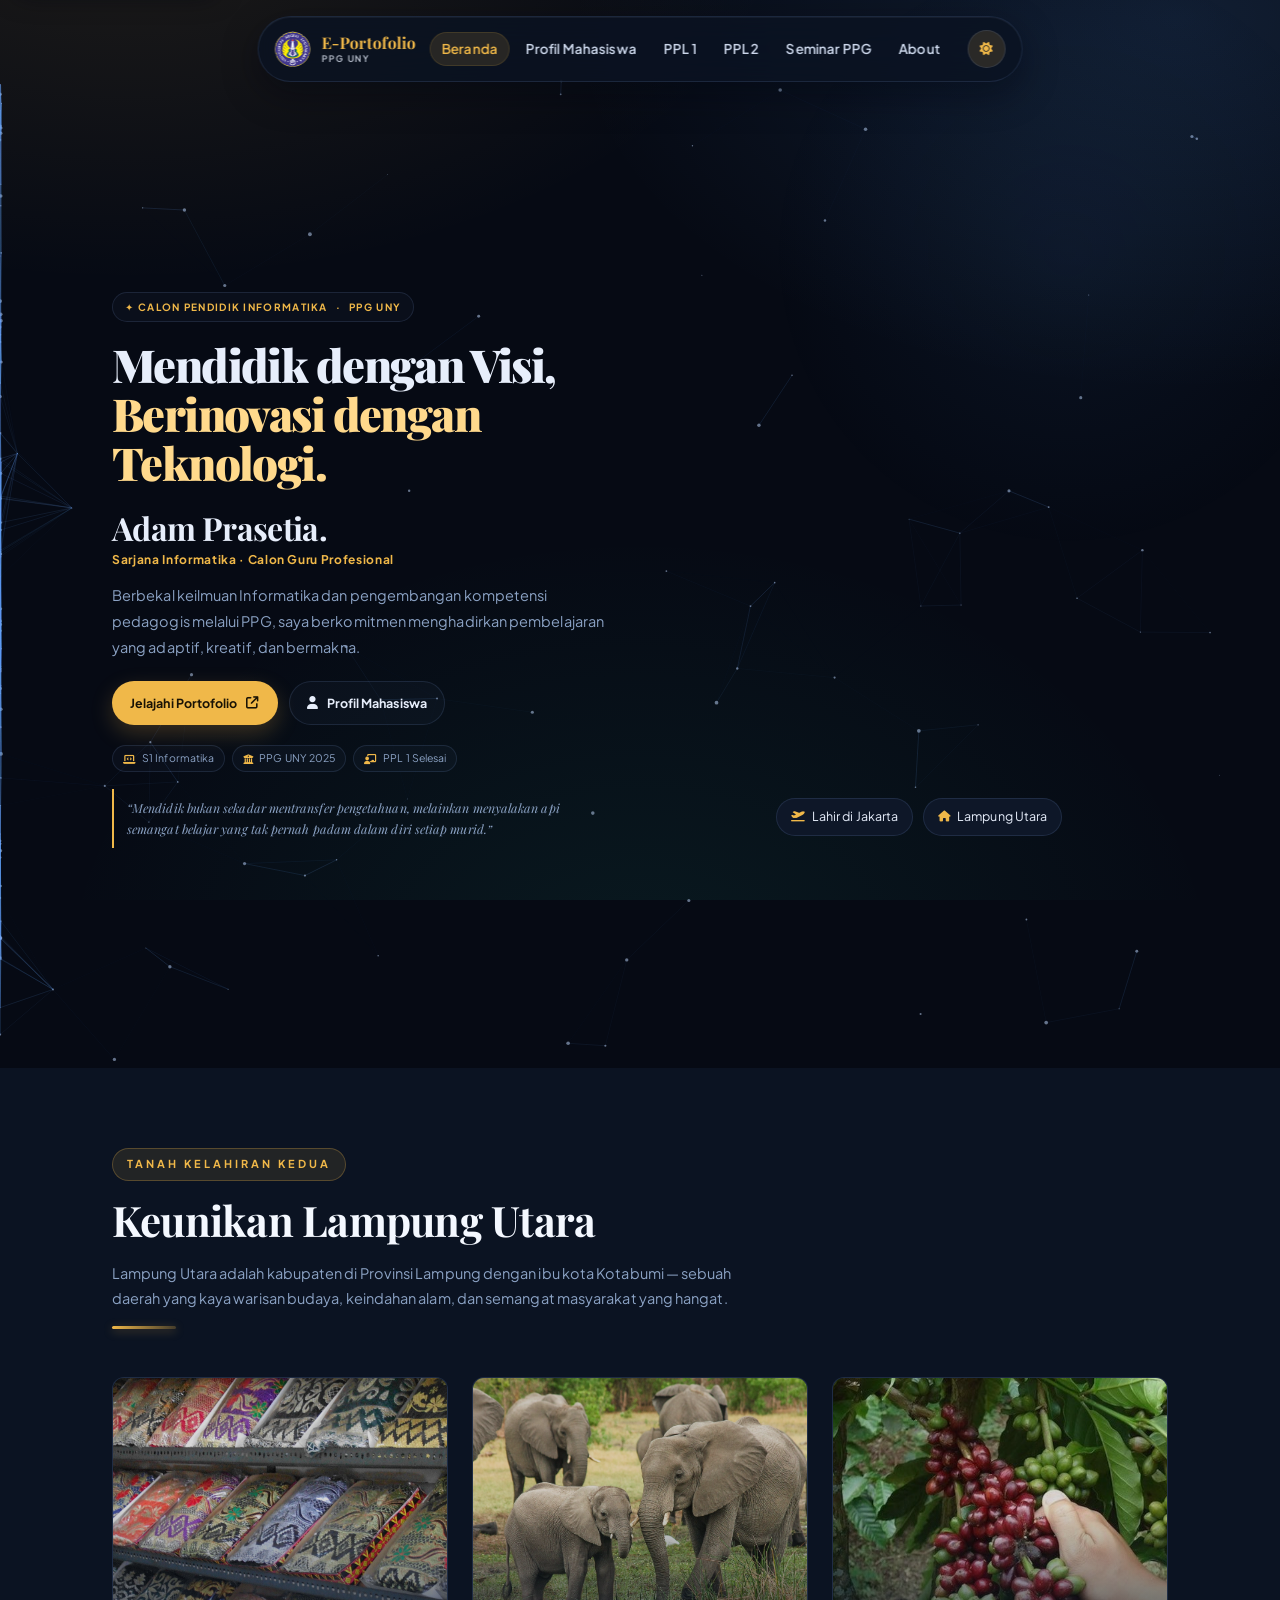
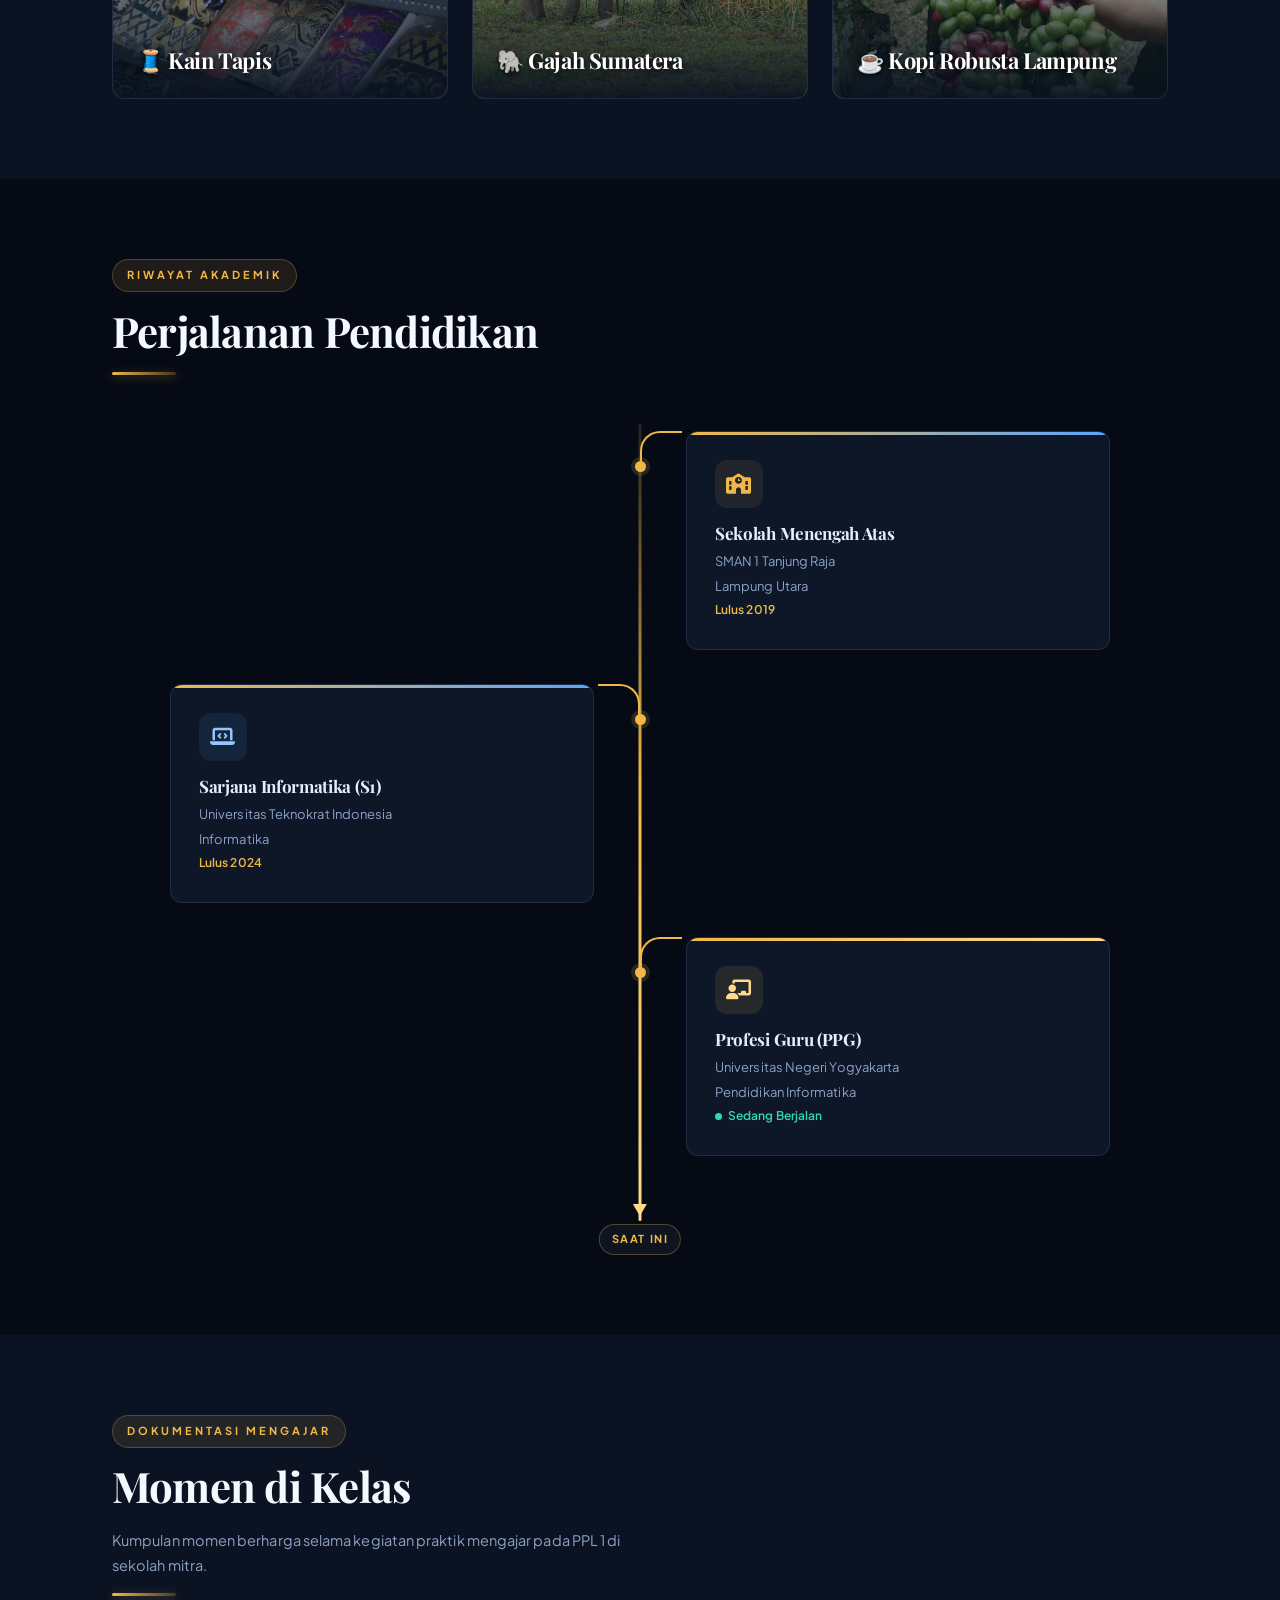
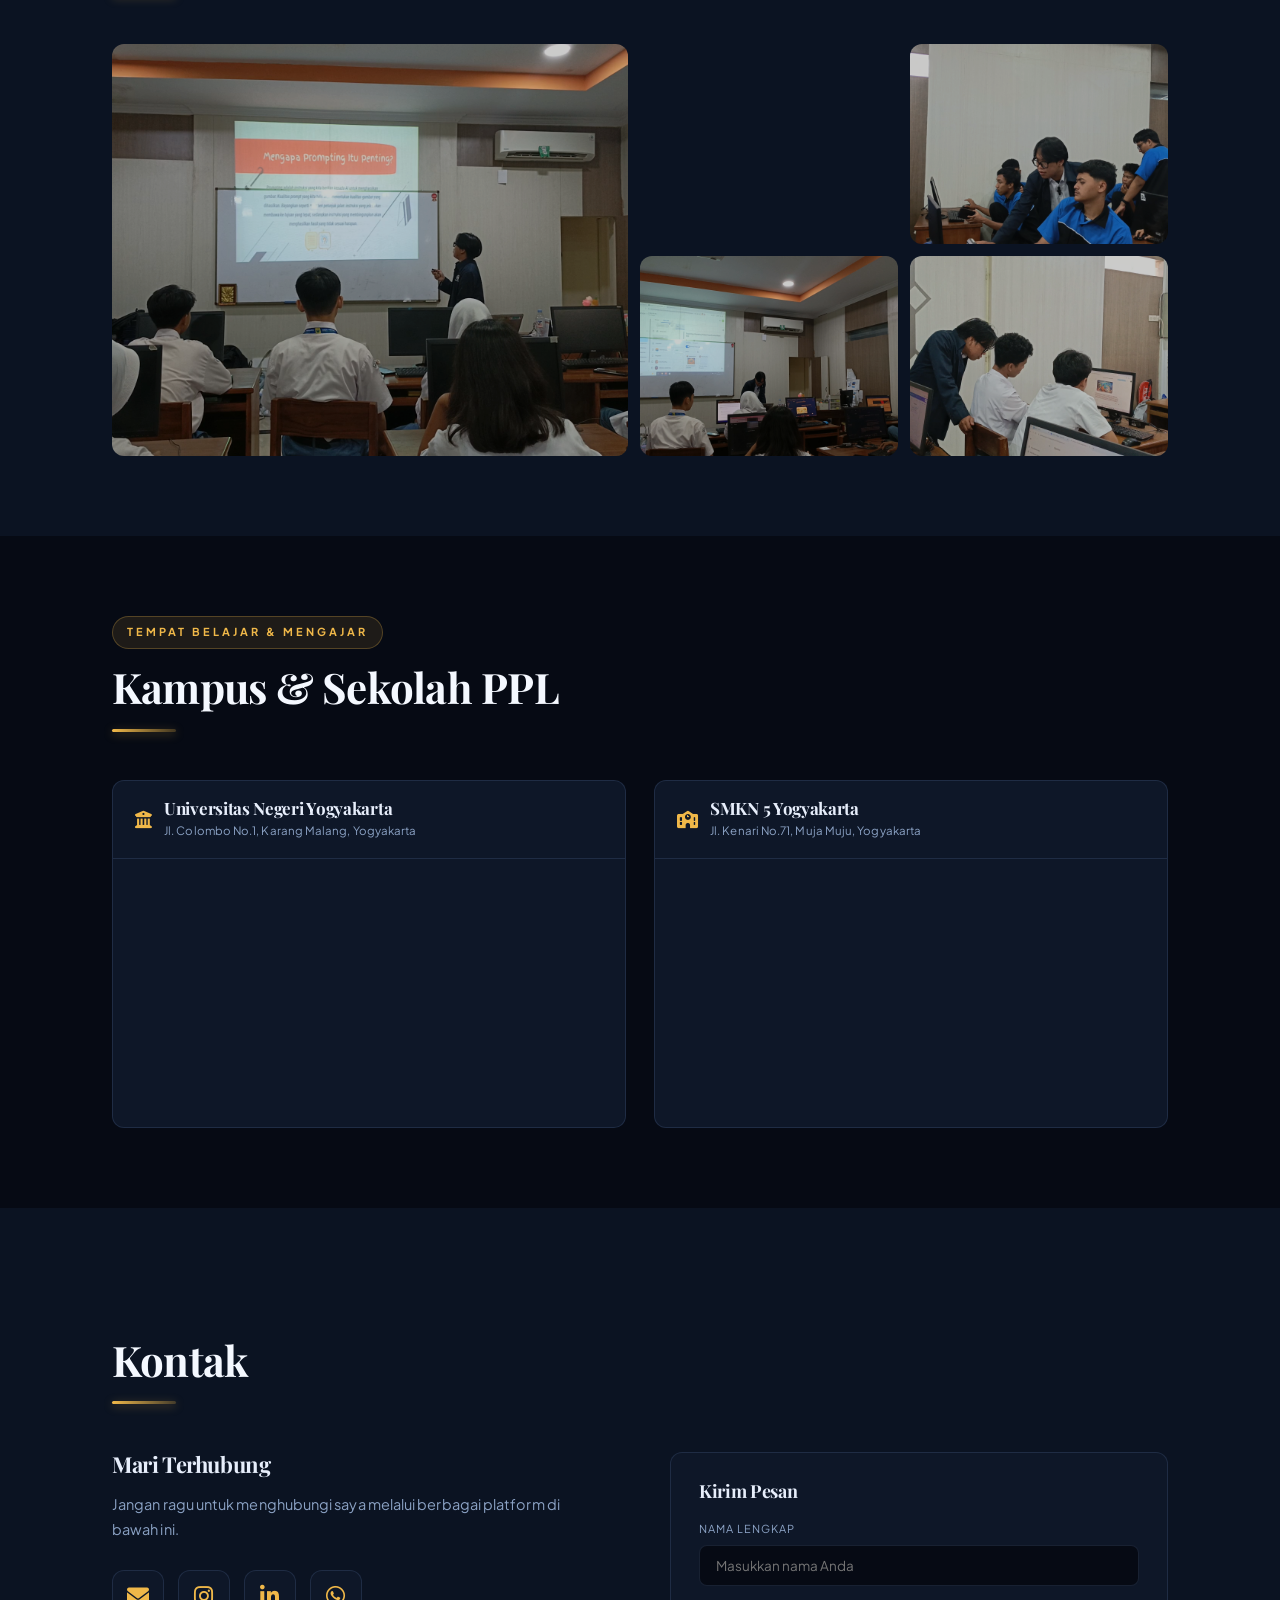
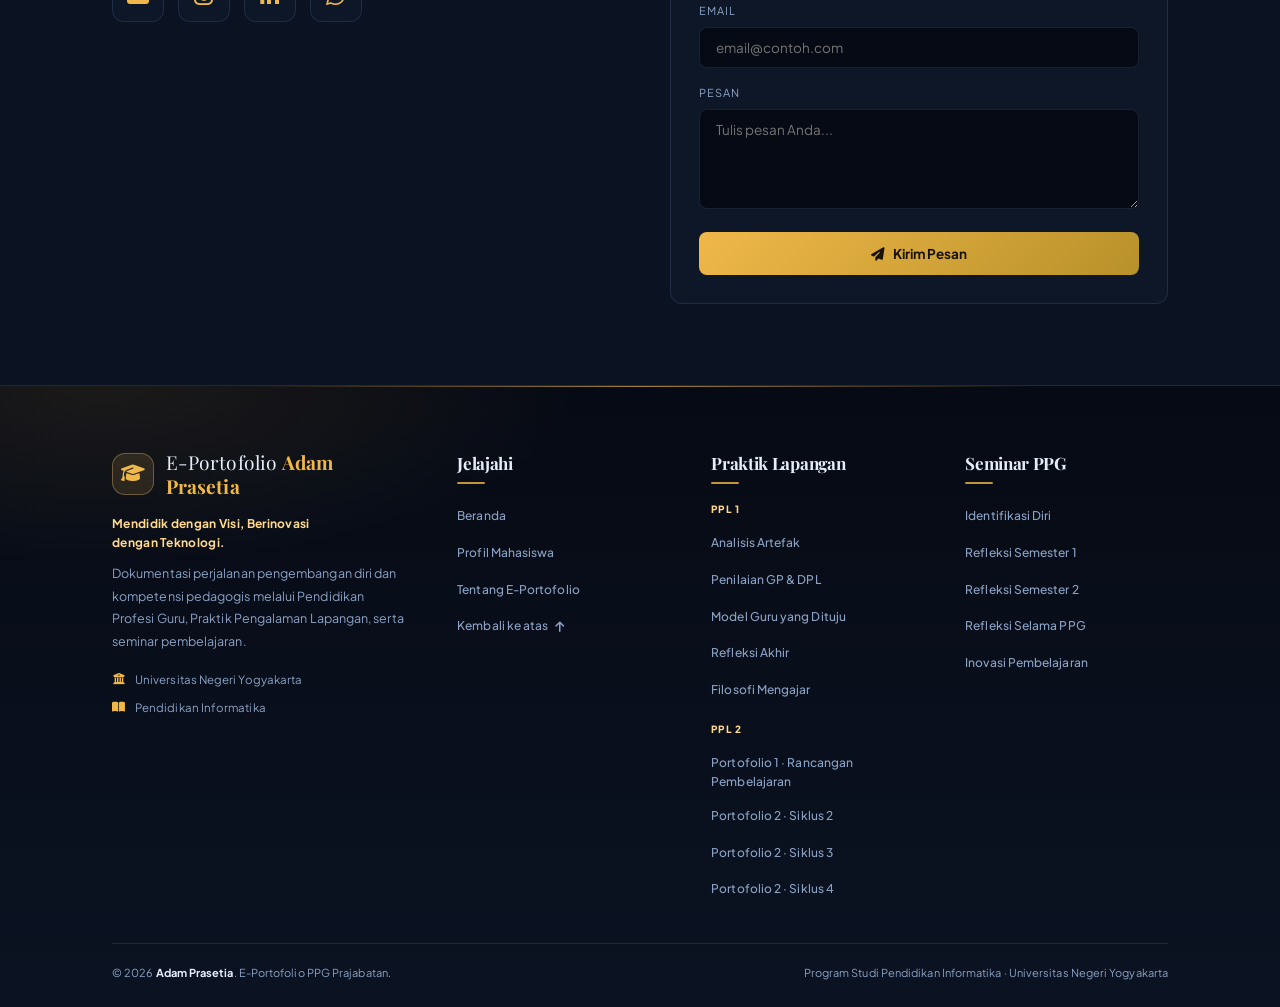
==== commit 56f784ca: "Update" ====
--- a/index.html
+++ b/index.html
@@ -1,4 +1,4 @@
-<!DOCTYPE html><html lang="id"><head><meta charset="UTF-8" /><meta name="viewport" content="width=device-width, initial-scale=1.0" /><title>E-Portofolio PPG Prajabatan UNY — Adam Prasetia</title><link rel="icon" type="image/png" href="logo-uny.png"><meta name="description" content="E-Portofolio PPG Prajabatan Universitas Negeri Yogyakarta: profil mahasiswa, analisis artefak, penilaian GP & DPL, model guru, refleksi akhir, dan filosofi mengajar." /><meta property="og:title" content="E-Portofolio PPG Prajabatan UNY — Adam Prasetia" /><meta property="og:description" content="E-Portofolio PPG Prajabatan Universitas Negeri Yogyakarta: profil mahasiswa, analisis artefak, penilaian GP & DPL, model guru, refleksi akhir, dan filosofi mengajar." /><meta property="og:type" content="website" /><meta name="twitter:card" content="summary_large_image" /><link rel="preconnect" href="https://fonts.googleapis.com" /><link rel="preconnect" href="https://fonts.gstatic.com" crossorigin /><link rel="preconnect" href="https://cdnjs.cloudflare.com" crossorigin /><link rel="preload" as="style" href="assets/main.min.css" /><link rel="stylesheet" href="assets/main.min.css" /><link rel="stylesheet" href="assets/custom.css" /><link rel="stylesheet" href="assets/lanyard.css" /><link rel="stylesheet" href="assets/ppl2-rpp-layout-v3.css?v=20261104-6" /><link rel="stylesheet" href="https://fonts.googleapis.com/css2?family=Playfair+Display:ital,wght@0,400;0,600;0,700;0,900;1,400&family=Plus+Jakarta+Sans:wght@300;400;500;600;700&display=swap" /><link rel="stylesheet" href="https://cdnjs.cloudflare.com/ajax/libs/font-awesome/6.5.0/css/all.min.css" /><noscript><link rel="stylesheet" href="https://fonts.googleapis.com/css2?family=Playfair+Display:ital,wght@0,400;0,600;0,700;0,900;1,400&family=Plus+Jakarta+Sans:wght@300;400;500;600;700&display=swap" /><link rel="stylesheet" href="https://cdnjs.cloudflare.com/ajax/libs/font-awesome/6.5.0/css/all.min.css" /></noscript><link rel="preload" as="script" href="assets/core.min.js" /></head><body><div id="scroll-progress"></div><div id="toast"></div><div id="lightbox" class="lightbox"><div class="lightbox-close"><i class="fas fa-times"></i></div><div class="lightbox-nav lightbox-prev"><i class="fas fa-chevron-left"></i></div><div class="lightbox-nav lightbox-next"><i class="fas fa-chevron-right"></i></div><img class="lightbox-img" id="lightbox-img" src="" alt="Tampilan diperbesar" / fetchpriority="high" decoding="async"><div class="lightbox-caption" id="lightbox-caption"></div></div><div id="pdf-lightbox" class="pdf-lightbox"><div class="pdf-container"><div class="pdf-header"><h3 class="pdf-title"><i class="fas fa-file-pdf"></i><span id="pdf-title">Pratinjau Dokumen</span></h3><div class="pdf-close" id="pdf-close-btn"><i class="fas fa-times"></i></div></div><iframe class="pdf-iframe" id="pdf-iframe" src="" tabindex="-1" title="Pratinjau dokumen PDF"></iframe></div></div><div id="video-lightbox" class="video-lightbox"><div class="video-container"><div class="video-header"><h3 class="video-title"><i class="fas fa-play-circle"></i><span id="video-title">Pratinjau Video</span></h3><div class="video-close" id="video-close-btn"><i class="fas fa-times"></i></div></div><div class="video-iframe-wrap"><iframe
+<!DOCTYPE html><html lang="id"><head><meta charset="UTF-8" /><meta name="viewport" content="width=device-width, initial-scale=1.0" /><meta name="referrer" content="strict-origin-when-cross-origin" /><title>E-Portofolio PPG Prajabatan UNY — Adam Prasetia</title><link rel="icon" type="image/png" href="logo-uny.png"><meta name="description" content="E-Portofolio PPG Prajabatan Universitas Negeri Yogyakarta: profil mahasiswa, analisis artefak, penilaian GP & DPL, model guru, refleksi akhir, dan filosofi mengajar." /><meta property="og:title" content="E-Portofolio PPG Prajabatan UNY — Adam Prasetia" /><meta property="og:description" content="E-Portofolio PPG Prajabatan Universitas Negeri Yogyakarta: profil mahasiswa, analisis artefak, penilaian GP & DPL, model guru, refleksi akhir, dan filosofi mengajar." /><meta property="og:type" content="website" /><meta name="twitter:card" content="summary_large_image" /><link rel="preconnect" href="https://fonts.googleapis.com" /><link rel="preconnect" href="https://fonts.gstatic.com" crossorigin /><link rel="preconnect" href="https://cdnjs.cloudflare.com" crossorigin /><link rel="preload" as="style" href="assets/main.min.css" /><link rel="stylesheet" href="assets/main.min.css" /><link rel="stylesheet" href="assets/custom.css" /><link rel="stylesheet" href="assets/lanyard.css" /><link rel="stylesheet" href="assets/ppl2-rpp-layout-v3.css?v=20261105-5" /><link rel="stylesheet" href="assets/ppl2-nonteaching.css?v=20261105-4" /><link rel="stylesheet" href="https://fonts.googleapis.com/css2?family=Playfair+Display:ital,wght@0,400;0,600;0,700;0,900;1,400&family=Plus+Jakarta+Sans:wght@300;400;500;600;700&display=swap" /><link rel="stylesheet" href="https://cdnjs.cloudflare.com/ajax/libs/font-awesome/6.5.0/css/all.min.css" /><noscript><link rel="stylesheet" href="https://fonts.googleapis.com/css2?family=Playfair+Display:ital,wght@0,400;0,600;0,700;0,900;1,400&family=Plus+Jakarta+Sans:wght@300;400;500;600;700&display=swap" /><link rel="stylesheet" href="https://cdnjs.cloudflare.com/ajax/libs/font-awesome/6.5.0/css/all.min.css" /></noscript><link rel="preload" as="script" href="assets/core.min.js" /></head><body><div id="scroll-progress"></div><div id="toast"></div><div id="lightbox" class="lightbox"><div class="lightbox-close"><i class="fas fa-times"></i></div><div class="lightbox-nav lightbox-prev"><i class="fas fa-chevron-left"></i></div><div class="lightbox-nav lightbox-next"><i class="fas fa-chevron-right"></i></div><img class="lightbox-img" id="lightbox-img" src="" alt="Tampilan diperbesar" / fetchpriority="high" decoding="async"><div class="lightbox-caption" id="lightbox-caption"></div></div><div id="pdf-lightbox" class="pdf-lightbox"><div class="pdf-container"><div class="pdf-header"><h3 class="pdf-title"><i class="fas fa-file-pdf"></i><span id="pdf-title">Pratinjau Dokumen</span></h3><div class="pdf-close" id="pdf-close-btn"><i class="fas fa-times"></i></div></div><iframe class="pdf-iframe" id="pdf-iframe" src="" tabindex="-1" title="Pratinjau dokumen PDF"></iframe></div></div><div id="video-lightbox" class="video-lightbox"><div class="video-container"><div class="video-header"><h3 class="video-title"><i class="fas fa-play-circle"></i><span id="video-title">Pratinjau Video</span></h3><div class="video-close" id="video-close-btn"><i class="fas fa-times"></i></div></div><div class="video-iframe-wrap"><iframe
 class="video-iframe"
 id="video-iframe"
 src=""
@@ -731,6 +731,11 @@
     <div class="ppl2-portfolio-panel" id="ppl2-panel-portfolio-1" role="tabpanel" aria-labelledby="ppl2-tab-portfolio-1" data-ppl2-portfolio-panel="portfolio-1">
       <div class="ppl2-workspace ppl2-workspace--planning">
         <header class="ppl2-content-heading ppl2-content-heading--planning ppl2-global-rpp-heading" data-ppl2-planning-only><span class="ppl2-content-kicker">KOMPONEN 01 · PERENCANAAN</span><h2>Analisis Produk Rancangan Pembelajaran</h2><p>Analisis produk rancangan atau perencanaan pembelajaran yang disusun untuk praktik mengajar mandiri.</p></header>
+        <header class="ppl2-content-heading ppl2-content-heading--planning ppl2-global-material-heading" data-ppl2-material-only hidden><span class="ppl2-content-kicker">KOMPONEN 02 · MATERI AJAR</span><h2>Analisis Materi Ajar: Mengenal Algoritma</h2><p>Telaah reflektif terhadap isi, struktur, konteks, dan dukungan materi ajar Informatika untuk kelas X Keramik B.</p></header>
+        <header class="ppl2-content-heading ppl2-content-heading--planning ppl2-global-media-heading" data-ppl2-media-only hidden><span class="ppl2-content-kicker">KOMPONEN 03 · MEDIA PEMBELAJARAN</span><h2>Media Pembelajaran: Presentasi Mengenal Algoritma</h2><p>Presentasi 12 slide yang digunakan untuk membantu penyampaian konsep, pemantik diskusi, aktivitas, dan refleksi pembelajaran Informatika kelas X Keramik B.</p></header>
+        <header class="ppl2-content-heading ppl2-content-heading--planning ppl2-global-video-heading" data-ppl2-video-only hidden><span class="ppl2-content-kicker">KOMPONEN 04 · DOKUMENTASI VIDEO</span><h2>Video Praktik Mengajar: Pseudocode dan Struktur Data</h2><p>Rekaman pelaksanaan pembelajaran yang ditinjau melalui analisis reflektif berbasis transkrip dan penanda waktu.</p></header>
+        <header class="ppl2-content-heading ppl2-content-heading--planning ppl2-global-nonteaching-heading" data-ppl2-nonteaching-only hidden><span class="ppl2-content-kicker">KOMPONEN 05 · PENGALAMAN SEKOLAH</span><h2>Kegiatan Nonmengajar</h2><p>Dokumentasi keterlibatan dan kontribusi saya dalam kegiatan sekolah di luar kegiatan pembelajaran di kelas.</p></header>
+        <header class="ppl2-content-heading ppl2-content-heading--planning ppl2-global-assessment-heading" data-ppl2-assessment-only hidden><span class="ppl2-content-kicker">KOMPONEN 06 · ASESMEN</span><h2>Instrumen Penilaian</h2><p>Dokumen instrumen yang digunakan untuk mengumpulkan bukti ketercapaian tujuan pembelajaran beserta analisis penggunaannya.</p></header>
         <aside class="ppl2-sidebar" aria-label="Komponen E-Portfolio 1">
           <div class="ppl2-sidebar-heading"><div><span class="ppl2-sidebar-eyebrow">DAFTAR KOMPONEN</span><h2>Praktik Mengajar Mandiri</h2></div><span class="ppl2-count">06</span></div>
           <nav class="ppl2-section-nav" role="tablist" aria-orientation="vertical" aria-label="Komponen E-Portfolio 1">
@@ -754,57 +759,77 @@
             </article>
 
           <article class="ppl2-content-panel" id="ppl2-content-material" role="tabpanel" aria-labelledby="ppl2-section-tab-material" data-ppl2-content="material" hidden>
-            <header class="ppl2-content-heading"><span class="ppl2-content-kicker">KOMPONEN 02 · MATERI AJAR</span><h2>Analisis Materi Pembelajaran</h2><p>Analisis materi yang telah disusun dan diterapkan selama praktik mengajar mandiri.</p></header>
-            <div class="ppl2-panel-grid">
-              <section class="ppl2-preview-card" data-pdf-src="" data-pdf-title="Materi Pembelajaran"><div class="ppl2-card-heading"><span>RUANG DOKUMEN</span><i class="fas fa-expand-alt" aria-hidden="true"></i></div><div class="ppl2-empty-preview"><span class="ppl2-file-icon"><i class="far fa-file-alt" aria-hidden="true"></i></span><strong>Pratinjau materi</strong><p>Bahan ajar, slide presentasi, lembar materi, atau sumber belajar akan ditampilkan di area ini.</p><span class="ppl2-status"><i class="fas fa-folder-open" aria-hidden="true"></i> Materi belum ditambahkan</span></div><div class="ppl2-preview-foot"><span>FORMAT DOKUMEN</span><strong>PDF · DOCX · PPTX</strong></div></section>
-              <section class="ppl2-analysis-card"><div class="ppl2-card-heading"><span>ARAH ANALISIS</span><i class="fas fa-microscope" aria-hidden="true"></i></div><p class="ppl2-analysis-lead">Tinjau ketepatan isi dan bagaimana materi membantu peserta didik mencapai tujuan pembelajaran.</p><ul class="ppl2-analysis-list"><li>Akurasi konsep, kedalaman, dan keluasan materi.</li><li>Urutan penyajian serta keterkaitan antarkonsep.</li><li>Relevansi contoh dan konteks dengan kehidupan peserta didik.</li><li>Kejelasan bahasa, potensi miskonsepsi, dan respons peserta didik.</li></ul><div class="ppl2-analysis-note"><strong>Refleksi yang perlu dilengkapi</strong><span>Uraikan bagian materi yang paling mendukung belajar, bagian yang sulit dipahami, dan penyesuaian yang diperlukan.</span></div></section>
-            </div>
-            <div class="ppl2-evidence-strip"><strong><i class="fas fa-paperclip" aria-hidden="true"></i> Bukti pendukung yang dapat disertakan</strong><div><span>Bahan ajar</span><span>Slide presentasi</span><span>Lembar kerja / sumber belajar</span></div></div>
+            <section class="ppl2-preview-card ppl2-rpp-dynamic-preview ppl2-material-dynamic-preview" data-pdf-src="documents/ppl2/eportfolio1/MATERI-AJAR-INFORMATIKA-X-KERAMIK-B-MENGENAL-ALGORITMA.pdf" data-pdf-title="Materi Ajar Informatika X Keramik B - Mengenal Algoritma" aria-label="Pratinjau dokumen materi ajar">
+              <div class="ppl2-card-heading"><span>PRATINJAU DOKUMEN · MATERI AJAR MENGENAL ALGORITMA</span><i class="fas fa-file-pdf" aria-hidden="true"></i></div>
+              <div class="ppl2-empty-preview"><span class="ppl2-file-icon"><i class="far fa-file-pdf" aria-hidden="true"></i></span><strong>Materi Ajar Informatika - Mengenal Algoritma</strong><p>Dokumen materi ajar untuk kelas X Keramik B/Fase E yang membahas pengertian, ciri-ciri, dan penyusunan algoritma secara deskriptif.</p><span class="ppl2-status"><i class="fas fa-check-circle" aria-hidden="true"></i> Dokumen tersedia · 4 halaman</span></div>
+              <div class="ppl2-preview-foot"><span>DOKUMEN TERPILIH</span><strong>MATERI AJAR · 4 HALAMAN</strong></div>
+            </section>
           </article>
 
           <article class="ppl2-content-panel" id="ppl2-content-media" role="tabpanel" aria-labelledby="ppl2-section-tab-media" data-ppl2-content="media" hidden>
-            <header class="ppl2-content-heading"><span class="ppl2-content-kicker">KOMPONEN 03 · MEDIA PEMBELAJARAN</span><h2>Analisis Media Pembelajaran</h2><p>Analisis media yang digunakan untuk mendukung proses praktik mengajar mandiri.</p></header>
-            <div class="ppl2-panel-grid">
-              <section class="ppl2-preview-card" data-pdf-src="" data-pdf-title="Media Pembelajaran"><div class="ppl2-card-heading"><span>RUANG MEDIA</span><i class="fas fa-expand-alt" aria-hidden="true"></i></div><div class="ppl2-empty-preview"><span class="ppl2-file-icon"><i class="fas fa-photo-video" aria-hidden="true"></i></span><strong>Pratinjau media</strong><p>Tangkapan layar, tautan media digital, presentasi, atau dokumentasi alat peraga akan ditampilkan di area ini.</p><span class="ppl2-status"><i class="fas fa-folder-open" aria-hidden="true"></i> Media belum ditambahkan</span></div><div class="ppl2-preview-foot"><span>BUKTI MEDIA</span><strong>LINK · IMAGE · FILE</strong></div></section>
-              <section class="ppl2-analysis-card"><div class="ppl2-card-heading"><span>ARAH ANALISIS</span><i class="fas fa-microscope" aria-hidden="true"></i></div><p class="ppl2-analysis-lead">Jelaskan alasan pemilihan media dan evaluasi kontribusinya terhadap proses belajar.</p><ul class="ppl2-analysis-list"><li>Kesesuaian media dengan tujuan, materi, dan karakteristik peserta didik.</li><li>Kemudahan penggunaan, keterbacaan, aksesibilitas, dan daya tarik.</li><li>Interaksi yang difasilitasi media serta keterlibatan peserta didik.</li><li>Kendala teknis dan alternatif jika media tidak dapat digunakan.</li></ul><div class="ppl2-analysis-note"><strong>Refleksi yang perlu dilengkapi</strong><span>Jelaskan bagaimana media digunakan, respons peserta didik, dan dampaknya terhadap pemahaman materi.</span></div></section>
-            </div>
-            <div class="ppl2-evidence-strip"><strong><i class="fas fa-paperclip" aria-hidden="true"></i> Bukti pendukung yang dapat disertakan</strong><div><span>Tautan media</span><span>Tangkapan layar</span><span>Petunjuk penggunaan</span></div></div>
+            <section class="ppl2-preview-card ppl2-rpp-dynamic-preview ppl2-media-dynamic-preview" data-pdf-src="documents/ppl2/eportfolio1/MEDIA-PEMBELAJARAN-MENGENAL-ALGORITMA-PREVIEW.pdf" data-pdf-title="Media Pembelajaran - Presentasi Mengenal Algoritma" aria-label="Pratinjau presentasi media pembelajaran">
+              <div class="ppl2-card-heading"><span>PRATINJAU MEDIA · PRESENTASI 12 SLIDE</span><i class="fas fa-file-powerpoint" aria-hidden="true"></i></div>
+              <div class="ppl2-empty-preview"><span class="ppl2-file-icon"><i class="fas fa-file-powerpoint" aria-hidden="true"></i></span><strong>Presentasi Mengenal Algoritma</strong><p>Media presentasi Informatika kelas X yang memuat tujuan pembelajaran, pemantik masalah, konsep algoritma, ciri-ciri, contoh deskriptif, aktivitas LKPD, serta refleksi.</p><span class="ppl2-status"><i class="fas fa-check-circle" aria-hidden="true"></i> Media tersedia · 12 slide</span></div>
+              <div class="ppl2-media-download-row"><a class="ppl2-media-download" href="documents/ppl2/eportfolio1/MEDIA-PEMBELAJARAN-MENGENAL-ALGORITMA.pptx" download><i class="fas fa-download" aria-hidden="true"></i> Unduh file PowerPoint (.pptx)</a></div>
+              <div class="ppl2-preview-foot"><span>MEDIA TERPILIH</span><strong>PRESENTASI · 12 SLIDE</strong></div>
+            </section>
           </article>
 
           <article class="ppl2-content-panel" id="ppl2-content-video" role="tabpanel" aria-labelledby="ppl2-section-tab-video" data-ppl2-content="video" hidden>
-            <header class="ppl2-content-heading"><span class="ppl2-content-kicker">KOMPONEN 04 · DOKUMENTASI VIDEO</span><h2>Analisis Video Praktik Mengajar</h2><p>Analisis pelaksanaan praktik mengajar mandiri berdasarkan rekaman video.</p></header>
-            <div class="ppl2-panel-grid">
-              <section class="ppl2-preview-card" data-pdf-src="" data-pdf-title="Video Praktik Mengajar"><div class="ppl2-card-heading"><span>RUANG VIDEO</span><i class="fas fa-expand-alt" aria-hidden="true"></i></div><div class="ppl2-empty-preview ppl2-video-empty"><span class="ppl2-file-icon"><i class="fas fa-play-circle" aria-hidden="true"></i></span><strong>Pratinjau video praktik</strong><p>Video praktik mengajar atau tautan rekaman yang dapat diakses akan ditampilkan di area ini.</p><span class="ppl2-status"><i class="fas fa-video" aria-hidden="true"></i> Video belum ditambahkan</span></div><div class="ppl2-preview-foot"><span>SUMBER VIDEO</span><strong>MP4 · YOUTUBE · DRIVE</strong></div></section>
-              <section class="ppl2-analysis-card"><div class="ppl2-card-heading"><span>ARAH ANALISIS</span><i class="fas fa-microscope" aria-hidden="true"></i></div><p class="ppl2-analysis-lead">Gunakan rekaman praktik sebagai dasar refleksi terhadap keputusan dan tindakan pembelajaran yang terlihat.</p><ul class="ppl2-analysis-list"><li>Alur pembukaan, kegiatan inti, dan penutup.</li><li>Kejelasan instruksi, komunikasi, pertanyaan, dan umpan balik.</li><li>Pengelolaan kelas serta keterlibatan peserta didik.</li><li>Momen efektif dan bagian yang perlu ditingkatkan, disertai penanda waktu video.</li></ul><div class="ppl2-analysis-note"><strong>Refleksi yang perlu dilengkapi</strong><span>Catat bukti perilaku mengajar berdasarkan timestamp, bukan hanya kesan umum setelah menonton.</span></div></section>
-            </div>
-            <div class="ppl2-evidence-strip"><strong><i class="fas fa-paperclip" aria-hidden="true"></i> Informasi pendukung yang dapat disertakan</strong><div><span>Tautan video</span><span>Identitas pertemuan</span><span>Catatan timestamp</span></div></div>
+            <section class="ppl2-preview-card ppl2-video-preview ppl2-video-dynamic-preview" data-video-src="https://www.youtube.com/embed/3kEdyjP5X7c?rel=0" data-video-watch-url="https://youtu.be/3kEdyjP5X7c" data-video-title="Video Praktik Mengajar" aria-label="Video praktik mengajar dari YouTube">
+              <div class="ppl2-card-heading"><span>VIDEO PRAKTIK MENGAJAR · PSEUDOCODE DAN STRUKTUR DATA</span><i class="fab fa-youtube" aria-hidden="true"></i></div>
+              <div class="ppl2-video-placeholder"><span class="ppl2-file-icon"><i class="fas fa-play-circle" aria-hidden="true"></i></span><strong>Praktik Mengajar: Pseudocode dan Struktur Data</strong><p>Rekaman pembelajaran yang menjadi dasar analisis reflektif pada bagian bawah. Penanda waktu digunakan untuk menghubungkan catatan dengan peristiwa dalam video.</p><span class="ppl2-status"><i class="fas fa-check-circle" aria-hidden="true"></i> Tautan video sudah ditambahkan</span></div>
+              <div class="ppl2-preview-foot"><span>SUMBER VIDEO</span><strong>YOUTUBE · PRAKTIK MENGAJAR</strong></div>
+            </section>
           </article>
 
           <article class="ppl2-content-panel" id="ppl2-content-nonteaching" role="tabpanel" aria-labelledby="ppl2-section-tab-nonteaching" data-ppl2-content="nonteaching" hidden>
-            <header class="ppl2-content-heading"><span class="ppl2-content-kicker">KOMPONEN 05 · PENGALAMAN SEKOLAH</span><h2>Analisis Kegiatan Nonmengajar</h2><p>Dokumentasi pengalaman dan kontribusi dalam kegiatan sekolah di luar kegiatan mengajar.</p></header>
-            <div class="ppl2-panel-grid">
-              <section class="ppl2-preview-card" data-pdf-src="" data-pdf-title="Kegiatan Nonmengajar"><div class="ppl2-card-heading"><span>RUANG DOKUMENTASI</span><i class="fas fa-expand-alt" aria-hidden="true"></i></div><div class="ppl2-empty-preview"><span class="ppl2-file-icon"><i class="far fa-images" aria-hidden="true"></i></span><strong>Galeri kegiatan</strong><p>Foto, keterangan kegiatan, atau dokumen pendukung kegiatan nonmengajar akan ditampilkan di area ini.</p><span class="ppl2-status"><i class="fas fa-images" aria-hidden="true"></i> Dokumentasi belum ditambahkan</span></div><div class="ppl2-preview-foot"><span>FORMAT BUKTI</span><strong>JPG · PNG · PDF</strong></div></section>
-              <section class="ppl2-analysis-card"><div class="ppl2-card-heading"><span>ARAH ANALISIS</span><i class="fas fa-microscope" aria-hidden="true"></i></div><p class="ppl2-analysis-lead">Dokumentasikan keterlibatan dalam kegiatan nonmengajar dan refleksikan pembelajaran profesional yang diperoleh.</p><ul class="ppl2-analysis-list"><li>Tujuan dan konteks kegiatan yang diikuti.</li><li>Peran, tanggung jawab, dan bentuk kontribusi.</li><li>Koordinasi dengan guru, tenaga kependidikan, peserta didik, atau warga sekolah.</li><li>Pengalaman, tantangan, dan relevansinya terhadap kompetensi pendidik.</li></ul><div class="ppl2-analysis-note"><strong>Refleksi yang perlu dilengkapi</strong><span>Hubungkan pengalaman kegiatan dengan kompetensi sosial, kepribadian, dan profesional pendidik.</span></div></section>
-            </div>
-            <div class="ppl2-evidence-strip"><strong><i class="fas fa-paperclip" aria-hidden="true"></i> Bukti pendukung yang dapat disertakan</strong><div><span>Foto kegiatan</span><span>Deskripsi peran</span><span>Surat tugas / produk</span></div></div>
+            <section class="ppl2-preview-card ppl2-nonteaching-dynamic-preview ppl2-nt-gallery" aria-label="Galeri dokumentasi kegiatan nonmengajar">
+              <div class="ppl2-card-heading"><span>RUANG DOKUMENTASI · KEGIATAN NONMENGAJAR</span><i class="fas fa-images" aria-hidden="true"></i></div>
+              <div class="ppl2-nt-filters" role="group" aria-label="Filter kelompok kegiatan">
+                <button class="ppl2-nt-chip" type="button" data-group="all" data-summary="Semua dokumentasi: 14 foto dari lima kelompok kegiatan. Klik foto untuk memperbesar." aria-pressed="true">Semua<small>14</small></button>
+                <button class="ppl2-nt-chip" type="button" data-group="ibadah" data-summary="Shalat berjamaah di aula sekolah bersama peserta didik dan warga sekolah." aria-pressed="false">Ibadah bersama<small>2</small></button>
+                <button class="ppl2-nt-chip" type="button" data-group="apel" data-summary="Apel di lapangan sekolah: peserta didik berbaris per kelas dan mahasiswa PPG mendampingi." aria-pressed="false">Apel dan upacara<small>3</small></button>
+                <button class="ppl2-nt-chip" type="button" data-group="aula" data-summary="Kegiatan bersama di aula yang dihias umbul-umbul merah putih." aria-pressed="false">Kegiatan di aula<small>2</small></button>
+                <button class="ppl2-nt-chip" type="button" data-group="budaya" data-summary="Kebersamaan mahasiswa PPG dengan warga sekolah, termasuk busana adat Jawa dan foto tim." aria-pressed="false">Budaya dan kebersamaan<small>5</small></button>
+                <button class="ppl2-nt-chip" type="button" data-group="dokumentasi" data-summary="Persiapan perekaman dengan ponsel dan tripod serta kunjungan ke pameran poster." aria-pressed="false">Dokumentasi dan pameran<small>2</small></button>
+              </div>
+              <p class="ppl2-nt-summary" aria-live="polite">Semua dokumentasi: 14 foto dari lima kelompok kegiatan. Klik foto untuk memperbesar.</p>
+              <div class="foto-grid ppl2-nt-grid">
+                <div class="foto-item" data-group="ibadah"><img src="documents/ppl2/eportfolio1/nonmengajar/foto-01-shalat-berjamaah-sujud.jpg" alt="Peserta didik bersujud dalam barisan shalat berjamaah di aula sekolah" width="1400" height="1050" loading="lazy" decoding="async"><div class="foto-item-info"><p>Shalat berjamaah di aula sekolah; peserta didik bersujud dalam barisan rapat.</p><span>Foto 1 · Ibadah bersama</span></div></div>
+                <div class="foto-item" data-group="ibadah"><img src="documents/ppl2/eportfolio1/nonmengajar/foto-02-shalat-berjamaah-berdiri.jpg" alt="Peserta didik berdiri dalam barisan shalat berjamaah di aula sekolah" width="1400" height="1050" loading="lazy" decoding="async"><div class="foto-item-info"><p>Shalat berjamaah posisi berdiri; peserta didik dan warga sekolah memenuhi aula.</p><span>Foto 2 · Ibadah bersama</span></div></div>
+                <div class="foto-item" data-group="apel"><img src="documents/ppl2/eportfolio1/nonmengajar/foto-03-apel-barisan-kelas.jpg" alt="Peserta didik berbaris per kelas pada apel di lapangan, mahasiswa PPG berdiri di sisi kanan" width="1040" height="781" loading="lazy" decoding="async"><div class="foto-item-info"><p>Apel di lapangan; peserta didik berbaris per kelas dengan papan penanda kelas XII.</p><span>Foto 3 · Apel dan upacara</span></div></div>
+                <div class="foto-item" data-group="apel"><img src="documents/ppl2/eportfolio1/nonmengajar/foto-04-apel-peserta-duduk.jpg" alt="Peserta didik duduk di lapangan sekolah sementara mahasiswa PPG berdiri mendampingi" width="781" height="1040" loading="lazy" decoding="async"><div class="foto-item-info"><p>Peserta didik duduk di lapangan saat apel; mahasiswa PPG berdiri mendampingi.</p><span>Foto 4 · Apel dan upacara</span></div></div>
+                <div class="foto-item" data-group="apel"><img src="documents/ppl2/eportfolio1/nonmengajar/foto-05-apel-busana-adat.jpg" alt="Peserta apel di lapangan sekolah, sebagian mengenakan blangkon dan busana adat Jawa" width="1400" height="788" loading="lazy" decoding="async"><div class="foto-item-info"><p>Peserta apel di lapangan; sebagian warga sekolah berbusana adat Jawa.</p><span>Foto 5 · Apel dan upacara</span></div></div>
+                <div class="foto-item" data-group="aula"><img src="documents/ppl2/eportfolio1/nonmengajar/foto-06-aula-guru-dan-peserta.jpg" alt="Guru berseragam biru duduk berderet di aula dan peserta didik duduk lesehan di depannya" width="1400" height="788" loading="lazy" decoding="async"><div class="foto-item-info"><p>Guru berseragam biru duduk berderet; peserta didik duduk lesehan di aula berhias merah putih.</p><span>Foto 6 · Kegiatan di aula</span></div></div>
+                <div class="foto-item" data-group="aula"><img src="documents/ppl2/eportfolio1/nonmengajar/foto-07-aula-lesehan.jpg" alt="Peserta duduk lesehan di atas tikar aula dengan hiasan merah putih di langit-langit" width="781" height="1040" loading="lazy" decoding="async"><div class="foto-item-info"><p>Peserta duduk lesehan di tikar aula; tampak mahasiswa PPG berjaket biru tua di sisi kanan.</p><span>Foto 7 · Kegiatan di aula</span></div></div>
+                <div class="foto-item" data-group="budaya"><img src="documents/ppl2/eportfolio1/nonmengajar/foto-08-busana-adat-halaman.jpg" alt="Mahasiswa PPG berbincang di halaman sekolah dengan surjan lurik, blangkon, dan jarik batik" width="1400" height="788" loading="lazy" decoding="async"><div class="foto-item-info"><p>Mahasiswa PPG bersama rekan di halaman sekolah dengan surjan lurik, blangkon, dan jarik batik.</p><span>Foto 8 · Budaya dan kebersamaan</span></div></div>
+                <div class="foto-item" data-group="budaya"><img src="documents/ppl2/eportfolio1/nonmengajar/foto-09-busana-adat-foto-bersama.jpg" alt="Foto bersama dalam busana adat Jawa di halaman sekolah" width="1050" height="1400" loading="lazy" decoding="async"><div class="foto-item-info"><p>Foto bersama mahasiswa PPG dalam busana adat Jawa di halaman sekolah.</p><span>Foto 9 · Budaya dan kebersamaan</span></div></div>
+                <div class="foto-item" data-group="budaya"><img src="documents/ppl2/eportfolio1/nonmengajar/foto-10-busana-adat-swafoto.jpg" alt="Swafoto mahasiswa PPG berbusana adat Jawa" width="1050" height="1400" loading="lazy" decoding="async"><div class="foto-item-info"><p>Swafoto bersama rekan PPG dengan busana adat Jawa.</p><span>Foto 10 · Budaya dan kebersamaan</span></div></div>
+                <div class="foto-item" data-group="budaya"><img src="documents/ppl2/eportfolio1/nonmengajar/foto-11-busana-adat-salam.jpg" alt="Mahasiswa PPG berpose dengan tangan menangkup di dada dalam busana adat Jawa" width="1050" height="1400" loading="lazy" decoding="async"><div class="foto-item-info"><p>Foto bersama dengan salam tangan menangkup di dada dalam busana adat Jawa.</p><span>Foto 11 · Budaya dan kebersamaan</span></div></div>
+                <div class="foto-item" data-group="budaya"><img src="documents/ppl2/eportfolio1/nonmengajar/foto-12-tim-jaket-almamater.jpg" alt="Kelompok mahasiswa PPG berjaket almamater berpose kompak di lapangan sekolah" width="1051" height="1400" loading="lazy" decoding="async"><div class="foto-item-info"><p>Foto kelompok mahasiswa PPG berjaket almamater di lapangan sekolah.</p><span>Foto 12 · Budaya dan kebersamaan</span></div></div>
+                <div class="foto-item" data-group="dokumentasi"><img src="documents/ppl2/eportfolio1/nonmengajar/foto-13-perekaman-ponsel-tripod.jpg" alt="Seseorang menyiapkan ponsel pada tripod untuk merekam" width="1156" height="650" loading="lazy" decoding="async"><div class="foto-item-info"><p>Persiapan perekaman dokumentasi dengan ponsel yang dipasang pada tripod.</p><span>Foto 13 · Dokumentasi dan pameran</span></div></div>
+                <div class="foto-item" data-group="dokumentasi"><img src="documents/ppl2/eportfolio1/nonmengajar/foto-14-pameran-poster.jpg" alt="Mahasiswa PPG mengamati poster bertema sate klathak, gudeg, dan bakpia Jogja" width="720" height="1280" loading="lazy" decoding="async"><div class="foto-item-info"><p>Mahasiswa PPG mengamati pameran poster bertema kuliner dan budaya Yogyakarta.</p><span>Foto 14 · Dokumentasi dan pameran</span></div></div>
+              </div>
+              <div class="ppl2-preview-foot"><span>DOKUMENTASI</span><strong>14 FOTO · 5 KELOMPOK KEGIATAN</strong></div>
+            </section>
           </article>
 
           <article class="ppl2-content-panel" id="ppl2-content-assessment" role="tabpanel" aria-labelledby="ppl2-section-tab-assessment" data-ppl2-content="assessment" hidden>
-            <header class="ppl2-content-heading"><span class="ppl2-content-kicker">KOMPONEN 06 · ASESMEN</span><h2>Instrumen Penilaian dan Analisisnya</h2><p>Instrumen penilaian yang dirancang beserta analisis penggunaan dan kesesuaiannya.</p></header>
-            <div class="ppl2-panel-grid">
-              <section class="ppl2-preview-card" data-pdf-src="" data-pdf-title="Instrumen Penilaian"><div class="ppl2-card-heading"><span>RUANG INSTRUMEN</span><i class="fas fa-expand-alt" aria-hidden="true"></i></div><div class="ppl2-empty-preview"><span class="ppl2-file-icon"><i class="fas fa-clipboard-check" aria-hidden="true"></i></span><strong>Pratinjau instrumen</strong><p>Kisi-kisi, lembar penilaian, rubrik, dan pedoman penskoran akan ditampilkan di area ini.</p><span class="ppl2-status"><i class="fas fa-folder-open" aria-hidden="true"></i> Instrumen belum ditambahkan</span></div><div class="ppl2-preview-foot"><span>FORMAT DOKUMEN</span><strong>PDF · DOCX · XLSX</strong></div></section>
-              <section class="ppl2-analysis-card"><div class="ppl2-card-heading"><span>ARAH ANALISIS</span><i class="fas fa-microscope" aria-hidden="true"></i></div><p class="ppl2-analysis-lead">Tunjukkan bagaimana instrumen dirancang untuk memperoleh informasi tentang ketercapaian tujuan pembelajaran.</p><ul class="ppl2-analysis-list"><li>Kesesuaian indikator, bentuk asesmen, dan tujuan pembelajaran.</li><li>Kejelasan butir, kriteria, rubrik, serta pedoman penskoran.</li><li>Keterukuran, keadilan, dan kemudahan penerapan instrumen.</li><li>Interpretasi hasil yang tersedia dan tindak lanjut pembelajaran.</li></ul><div class="ppl2-analysis-note"><strong>Refleksi yang perlu dilengkapi</strong><span>Analisis kekuatan dan keterbatasan instrumen serta bagaimana hasilnya digunakan untuk tindak lanjut.</span></div></section>
-            </div>
-            <div class="ppl2-evidence-strip"><strong><i class="fas fa-paperclip" aria-hidden="true"></i> Bukti pendukung yang dapat disertakan</strong><div><span>Kisi-kisi</span><span>Rubrik</span><span>Hasil penilaian / analisis</span></div></div>
+            <section class="ppl2-preview-card ppl2-assessment-dynamic-preview" data-pdf-src="documents/ppl2/eportfolio1/INSTRUMEN-PENILAIAN-INFORMATIKA-X-KERAMIK-B-MENGENAL-ALGORITMA.pdf" data-pdf-title="Instrumen Penilaian Informatika X Keramik B - Mengenal Algoritma" aria-label="Pratinjau dokumen instrumen penilaian">
+              <div class="ppl2-card-heading"><span>PRATINJAU DOKUMEN · INSTRUMEN PENILAIAN MENGENAL ALGORITMA</span><i class="fas fa-file-pdf" aria-hidden="true"></i></div>
+              <div class="ppl2-empty-preview"><span class="ppl2-file-icon"><i class="far fa-file-pdf" aria-hidden="true"></i></span><strong>Instrumen Penilaian Informatika - Mengenal Algoritma</strong><p>Dokumen berisi LKPD dan rubriknya, asesmen diagnostik, pre-test, post-test, serta rubrik dan kunci jawaban asesmen untuk kelas X Keramik B.</p><span class="ppl2-status"><i class="fas fa-check-circle" aria-hidden="true"></i> Dokumen tersedia · 12 halaman</span></div>
+              <div class="ppl2-preview-foot"><span>DOKUMEN TERPILIH</span><strong>INSTRUMEN PENILAIAN · 12 HALAMAN</strong></div>
+            </section>
           </article>
 
-          <div class="ppl2-workspace-footnote"><i class="fas fa-lightbulb" aria-hidden="true"></i><p>Pratinjau akan menampilkan artefak setelah dokumen atau tautannya ditambahkan. Isi analisis akhir dilengkapi berdasarkan bukti dan pengalaman praktik yang sebenarnya.</p></div>
+          <div class="ppl2-workspace-footnote"><i class="fas fa-lightbulb" aria-hidden="true"></i><p>Dokumen, media, dan rekaman disajikan sebagai bukti praktik. Analisis perlu terus dilengkapi dengan hasil pelaksanaan, respons nyata peserta didik, serta catatan refleksi yang dapat ditelusuri.</p></div>
         </div>
         <section class="ppl2-rpp-analysis" data-ppl2-planning-only aria-labelledby="ppl2-rpp-analysis-title">
               <header class="ppl2-rpp-analysis-heading">
-                <span class="ppl2-rpp-analysis-kicker"><i class="fas fa-microscope" aria-hidden="true"></i> HASIL TELAAH RANCANGAN</span>
-                <h3 id="ppl2-rpp-analysis-title">Analisis RPP X Keramik B – Pertemuan 1</h3>
-                <p>Analisis difokuskan pada rancangan pembelajaran dalam RPP: identifikasi peserta didik, tujuan, strategi dan alur kegiatan, pembagian waktu, asesmen, serta tindak lanjut. Materi ajar, media, video, dan kegiatan nonmengajar dibahas pada komponen tersendiri.</p>
+                <span class="ppl2-rpp-analysis-kicker"><i class="fas fa-microscope" aria-hidden="true"></i> ANALISIS REFLEKTIF · E-PORTFOLIO 1</span>
+                <h3 id="ppl2-rpp-analysis-title">Telaah RPP Informatika Kelas X Keramik B – Pertemuan 1</h3>
+                <p>Sebagai mahasiswa PPG yang menyusun RPP ini untuk pembelajaran di kelas, saya menelaah hubungan antara kebutuhan murid, tujuan, strategi, alur kegiatan, asesmen, dan tindak lanjut. Analisis ini menilai kualitas rancangan sebelum dan sebagai bekal pelaksanaan; hal-hal yang masih berupa perkiraan perlu saya pastikan melalui respons serta bukti belajar murid di kelas.</p>
               </header>
 
               <div class="ppl2-rpp-meta" aria-label="Identitas rancangan pembelajaran">
@@ -814,36 +839,459 @@
                 <div><span>TOPIK RPP</span><strong>Mengenal Algoritma</strong></div>
               </div>
 
-              <ol class="ppl2-rpp-analysis-list">
+                            <ol class="ppl2-rpp-analysis-list">
                 <li class="ppl2-rpp-analysis-item">
                   <span class="ppl2-rpp-index">01</span>
                   <div class="ppl2-rpp-analysis-copy">
-                    <div class="ppl2-rpp-block-top"><h4>Kesesuaian identifikasi peserta didik dan tujuan pembelajaran</h4><span class="ppl2-rpp-page">RPP hlm. 1–4</span></div>
-                    <p>RPP memetakan pengetahuan awal peserta didik kelas X yang umumnya belum mempelajari algoritma secara formal, tetapi telah mengenal penggunaan komputer dasar dan urutan kegiatan sehari-hari. Identifikasi minat serta kebutuhan belajar juga mempertimbangkan ketertarikan pada aktivitas konkret, konteks proses kerja Keramik, variasi kesiapan, dan kondisi laboratorium. Pemetaan diagnostik direncanakan sebagai dasar untuk menyesuaikan pendampingan.</p>
-                    <p>Lima tujuan disusun bertahap: memahami pengertian dan pentingnya algoritma, mengenali ciri-cirinya, menyusun algoritma deskriptif minimal lima langkah, mengomunikasikan pemahaman, serta menunjukkan sikap bernalar kritis, mandiri, dan saling menghargai. Urutan ini memberi arah dari pemahaman awal menuju penerapan dan komunikasi hasil belajar.</p>
-                    <div class="ppl2-rpp-analysis-takeaway"><strong>Analisis</strong><span>Identifikasi murid telah menjadi dasar yang relevan bagi rumusan tujuan. Agar ketercapaiannya mudah ditinjau, tujuan sikap pada poin kelima perlu diamati melalui perilaku yang telah dicantumkan dalam skenario, seperti kemandirian saat bekerja, alasan dalam menyusun langkah, dan sikap ketika berdiskusi atau menanggapi teman.</span></div>
+                    <div class="ppl2-rpp-block-top"><h4>Memahami titik awal dan kebutuhan belajar murid</h4><span class="ppl2-rpp-page">RPP hlm. 1–2</span></div>
+                    <p>Dalam menyusun RPP untuk pertemuan pertama di kelas X Keramik B, saya berangkat dari perkiraan bahwa murid belum mempelajari algoritma secara formal, tetapi telah akrab dengan komputer dasar dan urutan kegiatan sehari-hari. Karena itu, saya memilih contoh yang dekat dengan pengalaman mereka, seperti memasak mi instan dan tahapan pembuatan keramik. Konteks tersebut saya gunakan sebagai jembatan agar istilah algoritma tidak langsung terasa abstrak atau jauh dari kehidupan murid.</p>
+                    <p>Saya juga mempertimbangkan kondisi belajar di laboratorium komputer. Susunan tempat duduk dan kabel perangkat kurang mendukung pembentukan kelompok besar, sehingga kegiatan dirancang lebih banyak dikerjakan secara mandiri, dengan ruang diskusi berpasangan secara terbatas. Pilihan ini realistis terhadap kondisi ruang, sekaligus memberi kesempatan kepada setiap murid untuk berlatih menyusun langkah sendiri. Kebutuhan terhadap contoh konkret, arahan yang jelas, variasi visual-lisan-praktik, serta suasana kelas yang aman juga sudah diperhitungkan.</p>
+                    <p>Namun, identifikasi tersebut masih merupakan dasar perencanaan, bukan kesimpulan final tentang seluruh murid. Saya belum dapat menganggap semua murid memiliki minat, kesiapan, atau gaya belajar yang sama. Oleh karena itu, asesmen diagnostik kognitif dan non-kognitif pada awal pembelajaran memiliki fungsi penting untuk menguji asumsi awal tersebut. Hasilnya perlu benar-benar digunakan untuk menentukan bentuk bantuan, bukan sekadar dilaksanakan sebagai kegiatan pembuka.</p>
+                    <div class="ppl2-rpp-analysis-takeaway"><strong>Refleksi saya</strong><span>RPP sudah berusaha berangkat dari karakteristik murid dan kondisi kelas. Hal yang perlu saya jaga saat mengajar adalah membaca hasil diagnostik secara fleksibel: tingkat kesiapan murid tidak boleh ditetapkan hanya berdasarkan dugaan, dan pendampingan perlu disesuaikan dengan respons nyata selama belajar.</span></div>
                   </div>
                 </li>
                 <li class="ppl2-rpp-analysis-item">
                   <span class="ppl2-rpp-index">02</span>
                   <div class="ppl2-rpp-analysis-copy">
-                    <div class="ppl2-rpp-block-top"><h4>Koherensi strategi pedagogis dan alur kegiatan pembelajaran</h4><span class="ppl2-rpp-page">RPP hlm. 4–8</span></div>
-                    <p>Rancangan memadukan Pembelajaran Mendalam, TaRL, CRT, dan CASEL dengan model Problem Based Learning (PBL). Urutan kegiatan inti mengikuti lima sintaks PBL: orientasi pada masalah (15 menit), mengorganisasikan peserta didik (45 menit), membimbing penyelidikan (50 menit), mengembangkan dan menyajikan hasil (15 menit), serta menganalisis dan mengevaluasi proses (5 menit). Kegiatan mandiri dengan diskusi berpasangan terbatas juga konsisten dengan kondisi ruang laboratorium yang dijelaskan pada tahap identifikasi.</p>
-                    <div class="ppl2-rpp-analysis-takeaway"><strong>Analisis alokasi waktu</strong><span>Pembagian yang diperbarui—awal 25 menit, inti 130 menit, dan penutup 25 menit—berjumlah 180 menit atau 4 JP. Durasi kegiatan inti selaras dengan jumlah waktu lima sintaks PBL (15 + 45 + 50 + 15 + 5 = 130 menit). Pada pelaksanaan, pembukaan dan penutup perlu dijaga sesuai batas waktunya; khususnya asesmen awal 15 menit, refleksi, dan prosedur penutupan perlu dikelola ringkas agar seluruh rangkaian tetap berada dalam alokasi 180 menit.</span></div>
+                    <div class="ppl2-rpp-block-top"><h4>Menilai keselarasan capaian, tujuan, dan ruang lingkup materi</h4><span class="ppl2-rpp-page">RPP hlm. 3</span></div>
+                    <p>Capaian Pembelajaran Informatika Fase E memiliki cakupan yang luas, antara lain algoritma, struktur data, pseudocode, pengolahan data, serta konsep kerja komputer. Untuk satu pertemuan awal, saya tidak mencoba membahas seluruh cakupan tersebut sekaligus. Saya membatasi fokus pada pengenalan pengertian algoritma, ciri-cirinya, dan penyusunan algoritma deskriptif dari aktivitas sehari-hari. Pembatasan ini menurut saya tepat sebagai pijakan sebelum murid mempelajari bentuk representasi algoritma dan materi yang lebih kompleks pada pertemuan berikutnya.</p>
+                    <p>Lima tujuan pembelajaran disusun dari kemampuan memahami konsep, mengidentifikasi sedikitnya tiga ciri algoritma, menyusun algoritma deskriptif minimal lima langkah, mengomunikasikan pemahaman melalui poster digital, hingga menunjukkan sikap bernalar kritis, mandiri, dan saling menghargai. Urutan ini sudah mengarah dari pemahaman menuju penerapan dan komunikasi. Produk algoritma deskriptif juga dapat menjadi bukti yang lebih langsung untuk melihat apakah murid mampu menerapkan konsep, bukan hanya menghafal definisinya.</p>
+                    <p>Meski demikian, saya melihat tujuan kelima masih perlu diterjemahkan menjadi indikator perilaku yang lebih teramati. Istilah “bernalar kritis”, “mandiri”, dan “saling menghargai” perlu dihubungkan dengan tindakan spesifik, misalnya memberikan alasan atas urutan langkah, mencoba menyelesaikan tugas sebelum meminta bantuan, serta menanggapi pendapat teman dengan santun. Selain itu, tugas membuat dua poster dan satu algoritma bergambar berpotensi menyita waktu cukup besar untuk pertemuan pengenalan konsep.</p>
+                    <div class="ppl2-rpp-analysis-takeaway"><strong>Refleksi saya</strong><span>Hubungan capaian dan tujuan sudah memiliki arah yang logis. Saya perlu memastikan setiap tujuan mempunyai bukti belajar yang sesuai, serta menjaga agar produk yang diminta tidak lebih banyak daripada waktu dan kemampuan yang realistis untuk satu pertemuan.</span></div>
                   </div>
                 </li>
                 <li class="ppl2-rpp-analysis-item">
                   <span class="ppl2-rpp-index">03</span>
                   <div class="ppl2-rpp-analysis-copy">
-                    <div class="ppl2-rpp-block-top"><h4>Keterpaduan tujuan, kegiatan, dan evaluasi pembelajaran</h4><span class="ppl2-rpp-page">RPP hlm. 3–10</span></div>
-                    <p>Rancangan menghubungkan tujuan pembelajaran dengan pengalaman belajar yang disusun dari pengenalan masalah, penguatan pemahaman, penyelidikan mandiri, penyajian hasil, hingga refleksi dan evaluasi. Alur ini memberi kesempatan kepada peserta didik untuk bergerak dari memahami konsep menuju menyusun dan mengomunikasikan algoritma, sesuai urutan tujuan yang ditetapkan.</p>
-                    <p>Evaluasi direncanakan sejak awal untuk mengenali kesiapan belajar, selama proses untuk memantau perkembangan, dan pada akhir kegiatan untuk meninjau ketercapaian tujuan. RPP juga mencantumkan tindak lanjut berupa remedial dan pengayaan, sehingga hasil evaluasi memiliki arah tindak lanjut pembelajaran.</p>
-                    <div class="ppl2-rpp-analysis-takeaway"><strong>Analisis</strong><span>Secara keseluruhan, tujuan, skenario pembelajaran, dan evaluasi telah dirancang sebagai satu rangkaian. Saat pelaksanaan, setiap tujuan perlu tetap dihubungkan dengan bukti ketercapaian yang jelas. Pembahasan rinci instrumen dan kriteria penilaian ditempatkan pada komponen Instrumen Penilaian agar tidak tumpang tindih dengan analisis RPP ini.</span></div>
+                    <div class="ppl2-rpp-block-top"><h4>Menguji kesesuaian pendekatan dan model Problem Based Learning</h4><span class="ppl2-rpp-page">RPP hlm. 4–5</span></div>
+                    <p>Saya memilih Problem Based Learning karena konsep algoritma lebih mudah dipahami ketika murid terlebih dahulu melihat persoalan yang membutuhkan urutan langkah. Ilustrasi langkah memasak mi instan yang diacak dan tahapan pembuatan keramik yang tidak sesuai urutan dapat memancing murid untuk menyadari akibat dari instruksi yang tidak runtut. Pembelajaran Mendalam memberi arah agar kegiatan terasa bermakna, berkesadaran, dan menyenangkan; CRT membantu menghubungkan materi dengan konteks konsentrasi keahlian Keramik; TaRL menjadi dasar pemberian pendampingan; sedangkan unsur CASEL saya hadirkan melalui check-in, kesepakatan kelas, interaksi, dan refleksi.</p>
+                    <p>Kelima sintaks PBL sudah dituliskan secara berurutan, mulai dari orientasi terhadap masalah sampai evaluasi proses. Akan tetapi, saya menyadari bahwa keberadaan label PBL saja belum menjamin pembelajaran benar-benar berpusat pada pemecahan masalah. Pada tahap mengorganisasikan peserta didik, RPP memberi porsi cukup besar untuk penjelasan konsep oleh guru. Penjelasan tetap diperlukan karena ini pertemuan awal, tetapi jika berlangsung terlalu panjang, murid dapat lebih banyak menerima informasi daripada membangun pemahaman melalui masalah yang disajikan.</p>
+                    <p>Rancangan tugas mandiri juga merupakan penyesuaian terhadap kondisi laboratorium, bukan berarti interaksi harus dihilangkan. Saya tetap perlu memberi ruang bagi murid untuk membandingkan urutan langkah, menjelaskan alasan, menguji apakah instruksi sudah jelas, dan menanggapi hasil teman. Dengan demikian, masalah yang diberikan tidak berhenti sebagai ilustrasi di awal, tetapi menjadi benang merah yang mengarahkan kegiatan LKPD sampai refleksi.</p>
+                    <div class="ppl2-rpp-analysis-takeaway"><strong>Refleksi saya</strong><span>Model PBL relevan dengan topik ini, tetapi pelaksanaannya perlu dijaga agar murid tetap aktif menyelidiki dan mengambil keputusan. Penjelasan guru sebaiknya bersifat singkat dan diselingi pertanyaan penuntun; diskusi berpasangan yang memungkinkan tetap dimanfaatkan meskipun kelas tidak disusun dalam kelompok besar.</span></div>
+                  </div>
+                </li>
+                <li class="ppl2-rpp-analysis-item">
+                  <span class="ppl2-rpp-index">04</span>
+                  <div class="ppl2-rpp-analysis-copy">
+                    <div class="ppl2-rpp-block-top"><h4>Menelaah alur kegiatan dan kelayakan alokasi waktu</h4><span class="ppl2-rpp-page">RPP hlm. 6–8</span></div>
+                    <p>Alokasi waktu pada RPP berjumlah 180 menit atau 4 JP, dengan pembagian kegiatan awal 25 menit, inti 130 menit, dan penutup 25 menit. Lima sintaks PBL pada kegiatan inti juga berjumlah tepat 130 menit (15 + 45 + 50 + 15 + 5 menit). Secara perhitungan, pembagian ini konsisten. Alur pembelajaran pun bergerak dari pembukaan dan asesmen awal, pengenalan masalah, penguatan konsep, pengerjaan LKPD, penyajian hasil, evaluasi, hingga refleksi dan post-test.</p>
+                    <p>Hal yang perlu saya cermati adalah kepadatan kegiatan pada bagian awal. Asesmen diagnostik dan pre-test dialokasikan 15 menit dari total 25 menit, sementara pembukaan juga memuat salam, doa, kehadiran, check-in, kesepakatan kelas, pengingat K3, apersepsi, motivasi, dan penyampaian tujuan. Jika seluruh kegiatan dilakukan sesuai urutan tanpa pengelolaan yang cermat, waktu untuk membangun suasana kelas dan menjelaskan arah pembelajaran dapat menjadi terlalu singkat.</p>
+                    <p>Pada kegiatan inti, tahap mengorganisasikan peserta didik mendapat 45 menit untuk penjelasan konsep, pembagian LKPD, dan pengaturan pendampingan TaRL. Tahap penyelidikan individu mendapat 50 menit untuk membuat poster dan algoritma deskriptif bergambar. Saya menilai beban tiga produk dalam satu pertemuan cukup besar, terutama jika murid perlu mencari gambar dan menata desain digital. Sementara itu, 15 menit penyajian hasil dan 5 menit analisis-evaluasi dapat terasa terbatas apabila banyak murid ingin berbagi atau muncul miskonsepsi yang perlu dibahas.</p>
+                    <div class="ppl2-rpp-analysis-takeaway"><strong>Refleksi saya</strong><span>Jumlah waktu sudah konsisten secara matematis, tetapi kelayakannya tetap bergantung pada ritme kelas. Saya perlu menentukan prioritas kegiatan, membatasi jumlah presentasi secara wajar, menyiapkan bahan/contoh agar waktu tidak habis untuk hal teknis, dan memberi ruang cukup untuk umpan balik. Apabila waktu tidak mencukupi, pemahaman dan kualitas algoritma deskriptif harus menjadi prioritas dibanding penyelesaian dekorasi poster.</span></div>
+                  </div>
+                </li>
+                <li class="ppl2-rpp-analysis-item">
+                  <span class="ppl2-rpp-index">05</span>
+                  <div class="ppl2-rpp-analysis-copy">
+                    <div class="ppl2-rpp-block-top"><h4>Memeriksa keterpaduan asesmen dengan tujuan pembelajaran</h4><span class="ppl2-rpp-page">RPP hlm. 8–10</span></div>
+                    <p>RPP telah merencanakan asesmen pada beberapa tahap. Asesmen awal digunakan untuk memetakan pengetahuan awal, minat, dan kebutuhan murid. Asesmen formatif dilakukan melalui tanya jawab, observasi sikap dan proses kerja, serta pemantauan LKPD. Pada akhir pembelajaran, post-test digunakan untuk melihat pemahaman setelah pembelajaran, sedangkan poster dan algoritma deskriptif menjadi bukti produk. Refleksi melalui Padlet juga memberi kesempatan kepada murid untuk menyampaikan pengalaman dan kebutuhan belajarnya.</p>
+                    <p>Rancangan tersebut sudah mengarah pada penggunaan bukti belajar yang beragam, tetapi saya perlu memastikan setiap bukti benar-benar mengukur tujuan yang dituju. Soal pre-test dan post-test sebaiknya setara dari sisi kompetensi dan tingkat kesulitan. Kemampuan menyusun algoritma perlu dinilai dari urutan, kejelasan instruksi, dan kelengkapan langkah; sedangkan aspek sikap perlu diamati melalui indikator perilaku, bukan hanya kesan umum. Hasil asesmen selanjutnya perlu digunakan untuk menentukan siapa yang memerlukan penguatan dan siapa yang siap menerima tantangan.</p>
+                    <p>Saat menelaah dokumen, saya juga menemukan dua hal administratif yang perlu dirapikan. Bagian pemanfaatan digital menyebut Quizizz untuk pre-test dan post-test, sedangkan langkah kegiatan dan bagian asesmen menyebut Google Form. Pengumpulan tugas disebut melalui Google Drive pada satu bagian, tetapi Google Classroom pada bagian lain. Selain itu, dokumen menyatakan penilaian LKPD menggunakan rubrik, namun tabel rubrik tidak tampak pada PDF 10 halaman yang saya telaah. Ketiga hal ini perlu dipastikan agar murid menerima petunjuk yang konsisten dan penilaian dapat dilaksanakan secara transparan.</p>
+                    <div class="ppl2-rpp-analysis-takeaway"><strong>Refleksi saya</strong><span>Rencana asesmen sudah mencakup proses dan hasil, tetapi instrumen serta alur digital harus benar-benar siap sebelum pembelajaran. Saya perlu menetapkan satu platform untuk setiap fungsi, memastikan rubrik tersedia dan dapat diakses, serta mencatat hasil observasi agar keputusan tindak lanjut didasarkan pada bukti.</span></div>
+                  </div>
+                </li>
+                <li class="ppl2-rpp-analysis-item">
+                  <span class="ppl2-rpp-index">06</span>
+                  <div class="ppl2-rpp-analysis-copy">
+                    <div class="ppl2-rpp-block-top"><h4>Menilai kesiapan tindak lanjut dan perbaikan rancangan</h4><span class="ppl2-rpp-page">RPP hlm. 9–10</span></div>
+                    <p>Saya menilai bagian remedial dan pengayaan sudah menunjukkan upaya untuk mengakomodasi perbedaan kesiapan belajar. Murid yang belum mencapai tujuan mendapat penjelasan ulang melalui analogi lain, bimbingan individu, LKPD yang lebih sederhana, dan tes ulang. Murid yang sudah mencapai tujuan memperoleh tantangan menyusun algoritma dengan kondisi sederhana, mengenal flowchart dan pseudocode secara awal, mencari contoh tambahan, atau menjadi tutor sebaya. Bentuk tindak lanjut ini masih selaras dengan tujuan pertemuan dan prinsip TaRL.</p>
+                    <p>Namun, tindak lanjut hanya akan bermakna apabila kriteria keberhasilannya jelas. Saya perlu menentukan bukti apa yang menunjukkan bahwa murid sudah memahami pengertian dan ciri algoritma, serta seperti apa algoritma deskriptif yang dianggap runtut dan jelas. Saya juga perlu memastikan pengayaan tidak sekadar menambah pekerjaan, tetapi benar-benar memberi kedalaman atau tantangan yang sesuai. Bagi murid yang mengalami kesulitan, pendekatan remedial perlu menjaga rasa aman agar mereka tidak merasa diberi label sebagai murid yang tertinggal.</p>
+                    <div class="ppl2-rpp-analysis-takeaway"><strong>Refleksi saya</strong><span>Remedial dan pengayaan sudah memiliki bentuk yang relevan. Sebelum digunakan, saya perlu menyiapkan kriteria ketuntasan dan contoh hasil kerja, kemudian menggunakan hasil asesmen untuk memilih tindak lanjut yang sesuai bagi masing-masing murid.</span></div>
                   </div>
                 </li>
               </ol>
+
+              <section class="ppl2-rpp-analysis-conclusion" aria-labelledby="ppl2-rpp-conclusion-title">
+                <span class="ppl2-rpp-analysis-kicker"><i class="fas fa-clipboard-check" aria-hidden="true"></i> KESIMPULAN ANALISIS</span>
+                <h4 id="ppl2-rpp-conclusion-title">RPP sudah memiliki arah yang jelas, tetapi perlu dijalankan secara reflektif dan fleksibel</h4>
+                <p>Berdasarkan telaah yang saya lakukan, RPP Informatika kelas X Keramik B pertemuan pertama telah disusun dengan alur yang cukup utuh. Kebutuhan murid dan kondisi laboratorium menjadi pertimbangan dalam memilih konteks pembelajaran; tujuan bergerak dari pemahaman konsep menuju penyusunan algoritma; model PBL memberi ruang untuk memulai pembelajaran dari masalah; dan asesmen serta tindak lanjut telah direncanakan untuk melihat perkembangan belajar. Keterkaitan dengan kehidupan sehari-hari dan proses kerja keramik menjadi kekuatan karena membantu saya membawa konsep abstrak ke situasi yang lebih dekat dengan murid.</p>
+                <p>Di sisi lain, saya tidak memandang RPP ini sebagai rancangan yang sudah sempurna. Sebelum dan selama pelaksanaan, saya perlu menjaga agar kegiatan awal tidak tergesa-gesa, penjelasan guru tidak mengambil alih proses berpikir murid, beban produk sesuai dengan waktu yang tersedia, dan tahap evaluasi memperoleh ruang yang memadai. Saya juga perlu memperjelas indikator sikap, melengkapi rubrik penilaian, serta menyamakan penggunaan platform digital dan pengumpulan tugas.</p>
+                <p>Dengan demikian, RPP ini layak digunakan sebagai pedoman awal dengan beberapa penyempurnaan operasional. Sebagai mahasiswa PPG, tanggung jawab saya bukan hanya mengikuti langkah yang tertulis, melainkan mengamati respons murid, menyesuaikan strategi ketika diperlukan, mengumpulkan bukti ketercapaian tujuan, dan melakukan refleksi setelah pembelajaran. Hasil refleksi tersebut akan menjadi dasar perbaikan pada pertemuan berikutnya.</p>
+              </section>
             </section>
         <div class="ppl2-evidence-strip" data-ppl2-planning-only><strong><i class="fas fa-paperclip" aria-hidden="true"></i> Bagian RPP yang ditelaah</strong><div><span>Identifikasi murid</span><span>Desain pembelajaran</span><span>Skenario kegiatan</span><span>Asesmen</span><span>Remedial &amp; pengayaan</span></div></div>
+
+        <section class="ppl2-rpp-analysis ppl2-material-analysis" data-ppl2-material-only hidden aria-labelledby="ppl2-material-analysis-title">
+          <header class="ppl2-rpp-analysis-heading">
+            <span class="ppl2-rpp-analysis-kicker"><i class="fas fa-book-open" aria-hidden="true"></i> ANALISIS REFLEKTIF · E-PORTFOLIO 1</span>
+            <h3 id="ppl2-material-analysis-title">Telaah Materi Ajar Informatika Kelas X Keramik B - Mengenal Algoritma</h3>
+            <p>Analisis ini saya susun dengan menelaah dokumen materi ajar empat halaman yang saya siapkan untuk mendukung pembelajaran pengertian, ciri-ciri, dan penyusunan algoritma secara deskriptif.</p>
+          </header>
+          <div class="ppl2-rpp-meta" aria-label="Identitas materi ajar">
+            <div><span>MATA PELAJARAN</span><strong>Informatika</strong></div>
+            <div><span>KELAS / FASE</span><strong>X Keramik B / Fase E</strong></div>
+            <div><span>TOPIK</span><strong>Mengenal Algoritma</strong></div>
+            <div><span>DOKUMEN</span><strong>4 halaman</strong></div>
+          </div>
+          <ol class="ppl2-rpp-analysis-list">
+            <li class="ppl2-rpp-analysis-item">
+              <span class="ppl2-rpp-index">01</span>
+              <div class="ppl2-rpp-analysis-copy">
+                <div class="ppl2-rpp-block-top"><h4>Menilai kesesuaian materi dengan tujuan dan konteks peserta didik</h4><span class="ppl2-rpp-page">Materi hlm. 1</span></div>
+                <p>Materi ajar ini saya susun untuk mata pelajaran Informatika kelas X Keramik B/Fase E dengan fokus pada pengertian algoritma, ciri-ciri algoritma, dan penyusunan algoritma secara deskriptif. Cakupan tersebut sudah sejalan dengan arah pembelajaran yang menuntun peserta didik memahami konsep dasar terlebih dahulu sebelum menyusun urutan langkah untuk menyelesaikan suatu pekerjaan. Pengantar menggunakan kegiatan yang dekat dengan kehidupan sehari-hari, seperti memasak mi instan dan mencuci tangan, kemudian menghubungkannya dengan proses pembuatan benda keramik.</p>
+                <p>Menurut saya, pengaitan dengan bidang keahlian Keramik menjadi kekuatan materi karena konsep Informatika tidak disampaikan sebagai sesuatu yang jauh dari pengalaman peserta didik. Contoh tanah liat yang dibakar sebelum cukup kering juga memberi alasan konkret mengapa urutan kerja perlu diperhatikan. Meskipun demikian, saya perlu memastikan pengantar tersebut benar-benar menjadi jembatan menuju konsep algoritma, bukan hanya cerita pembuka. Setelah contoh diberikan, peserta didik perlu diajak mengidentifikasi sendiri langkah, tujuan, dan akibat apabila urutannya berubah.</p>
+                <div class="ppl2-rpp-analysis-takeaway"><strong>Refleksi saya</strong><span>Saya perlu mempertahankan konteks kehidupan sehari-hari dan Keramik, lalu menggunakannya untuk mengajak peserta didik menemukan konsep secara bertahap. Dengan begitu, relevansi materi tidak berhenti pada contoh, tetapi membantu mereka memahami alasan di balik setiap langkah.</span></div>
+              </div>
+            </li>
+            <li class="ppl2-rpp-analysis-item">
+              <span class="ppl2-rpp-index">02</span>
+              <div class="ppl2-rpp-analysis-copy">
+                <div class="ppl2-rpp-block-top"><h4>Menelaah keruntutan penyajian dan keluasan materi</h4><span class="ppl2-rpp-page">Materi hlm. 1-3</span></div>
+                <p>Alur penyajian materi sudah bergerak dari konsep yang umum menuju penerapan. Peserta didik diperkenalkan pada pengantar dan pengertian algoritma, dilanjutkan dengan pentingnya algoritma, ciri-ciri, cara menuliskan algoritma, aturan penulisan deskriptif, dua contoh, rangkuman, dan pertanyaan refleksi. Urutan ini membantu membangun pemahaman secara bertahap: peserta didik terlebih dahulu mengetahui apa itu algoritma dan mengapa diperlukan, kemudian mempelajari bagaimana algoritma ditulis.</p>
+                <p>Materi juga mengenalkan flowchart dan pseudocode sebagai bentuk penulisan algoritma yang akan dipelajari pada pertemuan berikutnya. Pembatasan ini menurut saya sudah tepat karena fokus pertemuan tetap pada bentuk deskriptif, sehingga peserta didik tidak dibebani terlalu banyak representasi sekaligus. Namun, penyebutan flowchart dan pseudocode sebaiknya dipahami sebagai pengenalan awal saja. Saya perlu menegaskan bahwa pada pertemuan ini peserta didik cukup menguasai penyusunan langkah dalam bentuk uraian kalimat.</p>
+                <div class="ppl2-rpp-analysis-takeaway"><strong>Refleksi saya</strong><span>Saya akan menjaga urutan konsep dari pengenalan, ciri, aturan, hingga contoh. Saat menjelaskan bentuk flowchart dan pseudocode, saya perlu memberi batas yang jelas agar perhatian peserta didik tetap terarah pada algoritma deskriptif.</span></div>
+              </div>
+            </li>
+            <li class="ppl2-rpp-analysis-item">
+              <span class="ppl2-rpp-index">03</span>
+              <div class="ppl2-rpp-analysis-copy">
+                <div class="ppl2-rpp-block-top"><h4>Memeriksa ketepatan konsep dan kejelasan bahasa</h4><span class="ppl2-rpp-page">Materi hlm. 1-2</span></div>
+                <p>Definisi algoritma sebagai urutan langkah yang logis, jelas, dan terbatas sudah memberikan gambaran dasar yang mudah dipahami. Materi juga menjelaskan lima karakteristik, yaitu input, output, kejelasan, keberhinggaan, dan efektivitas. Saya menilai penjelasan input sebagai nol atau lebih data awal merupakan rumusan yang penting karena tidak semua algoritma harus menerima masukan dari pengguna. Akan tetapi, judul butir "ada input" dapat saya pertegas menjadi "input (jika diperlukan)" agar tidak menimbulkan pemahaman bahwa setiap algoritma wajib memiliki masukan.</p>
+                <p>Bahasa yang digunakan relatif sederhana dan disertai perbandingan instruksi yang jelas, misalnya "Rebus air selama 3 menit" dibandingkan dengan "Rebus air sebentar". Contoh tersebut membantu menunjukkan makna langkah yang tidak ambigu dan terukur. Bagian yang masih dapat diperkuat adalah penjelasan efektivitas: selain menyebutkan bahwa setiap langkah dapat dikerjakan dan berguna, materi dapat menambahkan contoh langkah yang tidak efektif atau tidak relevan agar perbedaannya lebih mudah dikenali oleh peserta didik.</p>
+                <div class="ppl2-rpp-analysis-takeaway"><strong>Refleksi saya</strong><span>Saya perlu menjaga ketepatan istilah ketika menjelaskan input dan output serta memberi contoh tambahan untuk ciri efektif. Saya juga akan memeriksa pemahaman peserta didik melalui pertanyaan sederhana, bukan hanya meminta mereka menghafal lima karakteristik.</span></div>
+              </div>
+            </li>
+            <li class="ppl2-rpp-analysis-item">
+              <span class="ppl2-rpp-index">04</span>
+              <div class="ppl2-rpp-analysis-copy">
+                <div class="ppl2-rpp-block-top"><h4>Menilai kekuatan dan keterbatasan contoh algoritma</h4><span class="ppl2-rpp-page">Materi hlm. 2-3</span></div>
+                <p>Contoh memasak mi instan dan membuat benda keramik merupakan bagian yang paling kontekstual. Contoh mi instan sudah memuat input, output, serta delapan langkah yang berurutan. Penggunaan takaran 400 ml dan waktu memasak tiga menit membuat beberapa instruksi lebih terukur. Contoh keramik memperlihatkan rangkaian proses mulai dari menyiapkan dan menguleni tanah liat, membentuk, mengeringkan, membakar biskuit, melapisi glasir, hingga pembakaran glasir. Dengan dua contoh ini, peserta didik dapat membandingkan algoritma dalam aktivitas rumah tangga dan bidang keahlian mereka.</p>
+                <p>Saya juga melihat bahwa contoh keramik masih disederhanakan. Instruksi seperti "keringkan hingga benar-benar kering", "bakar benda", dan "bakar kembali" belum memuat parameter operasional seperti kondisi akhir pengeringan, suhu, atau durasi pembakaran. Parameter tersebut tidak sebaiknya saya isi dengan angka sembarangan karena dapat bergantung pada jenis tanah liat, glasir, dan prosedur tungku yang digunakan. Untuk tujuan pengenalan algoritma, contoh ini dapat dipakai sebagai gambaran urutan, tetapi apabila dijadikan panduan praktik keramik, langkahnya harus dilengkapi dan diverifikasi dengan prosedur teknis yang berlaku di sekolah.</p>
+                <div class="ppl2-rpp-analysis-takeaway"><strong>Refleksi saya</strong><span>Saya akan menjelaskan bahwa contoh keramik pada materi ini berfungsi untuk memperlihatkan urutan algoritma, bukan menggantikan prosedur keselamatan dan teknis pembakaran. Saya perlu menggunakan istilah yang lebih teramati dan merujuk pada arahan guru produktif ketika membahas proses sebenarnya.</span></div>
+              </div>
+            </li>
+            <li class="ppl2-rpp-analysis-item">
+              <span class="ppl2-rpp-index">05</span>
+              <div class="ppl2-rpp-analysis-copy">
+                <div class="ppl2-rpp-block-top"><h4>Menelaah tampilan materi dan dukungan terhadap cara belajar</h4><span class="ppl2-rpp-page">Materi hlm. 1-4</span></div>
+                <p>Dokumen disusun dengan judul bagian yang berurutan, paragraf penjelasan, dan daftar langkah. Format tersebut membuat materi mudah dipindai dan tidak terlalu padat oleh istilah teknis. Namun, keseluruhan materi masih didominasi teks. Belum terdapat ilustrasi tahapan memasak mi, gambar urutan proses keramik, tabel ringkas input-proses-output, atau contoh visual yang memperlihatkan bagaimana langkah deskriptif dapat diubah menjadi bentuk diagram.</p>
+                <p>Menurut saya, ketiadaan unsur visual bukan berarti materi tidak dapat digunakan, tetapi menjadi peluang pengembangan agar peserta didik memperoleh lebih dari satu cara untuk memahami konsep. Saya dapat menambahkan ilustrasi sederhana, diagram urutan, atau kartu langkah yang dapat disusun ulang. Dukungan visual tersebut sebaiknya tetap fungsional dan tidak membuat peserta didik lebih sibuk menghias tampilan daripada memahami logika urutan.</p>
+                <div class="ppl2-rpp-analysis-takeaway"><strong>Refleksi saya</strong><span>Saya perlu memperkaya materi dengan visual yang membantu menjelaskan hubungan antar langkah. Setiap gambar atau diagram harus memperjelas konsep algoritma, bukan sekadar menjadi dekorasi.</span></div>
+              </div>
+            </li>
+            <li class="ppl2-rpp-analysis-item">
+              <span class="ppl2-rpp-index">06</span>
+              <div class="ppl2-rpp-analysis-copy">
+                <div class="ppl2-rpp-block-top"><h4>Memastikan keterhubungan materi dengan latihan, refleksi, dan sumber rujukan</h4><span class="ppl2-rpp-page">Materi hlm. 3-4</span></div>
+                <p>Bagian rangkuman membantu menegaskan kembali definisi, penggunaan algoritma, lima karakteristik, dan bentuk deskriptif. Pertanyaan refleksi juga mengajak peserta didik menghubungkan materi dengan pekerjaan sehari-hari, memikirkan akibat jika langkah tertukar, serta mengenali bagian yang mudah dan sulit saat menyusun algoritma. Ini memberi ruang untuk memeriksa pemahaman dan pengalaman belajar peserta didik.</p>
+                <p>Walaupun demikian, materi ajar belum memuat latihan bertahap beserta kriteria keberhasilan atau contoh jawaban yang dapat digunakan peserta didik untuk memeriksa hasil kerjanya secara mandiri. Latihan tersebut dapat ditempatkan pada LKPD terpisah, tetapi saya perlu memastikan istilah, contoh, dan tuntutan tugas pada LKPD konsisten dengan materi ini. Daftar sumber sudah memuat buku Informatika dan rujukan algoritma, tetapi beberapa entri seperti karya Knuth dan Munir belum mencantumkan tahun terbit atau edisi. Data bibliografi perlu saya lengkapi berdasarkan buku yang benar-benar digunakan.</p>
+                <div class="ppl2-rpp-analysis-takeaway"><strong>Refleksi saya</strong><span>Saya perlu menghubungkan materi dengan latihan pada LKPD secara eksplisit, menyiapkan kriteria sederhana untuk menilai algoritma deskriptif, serta melengkapi identitas sumber agar rujukan dapat ditelusuri.</span></div>
+              </div>
+            </li>
+          </ol>
+          <section class="ppl2-rpp-analysis-conclusion" aria-labelledby="ppl2-material-conclusion-title">
+            <span class="ppl2-rpp-analysis-kicker"><i class="fas fa-clipboard-check" aria-hidden="true"></i> KESIMPULAN ANALISIS</span>
+            <h4 id="ppl2-material-conclusion-title">Materi ajar sudah kontekstual dan runtut, tetapi masih perlu penguatan visual dan latihan penerapan</h4>
+            <p>Berdasarkan telaah yang saya lakukan, materi ajar "Mengenal Algoritma" telah memiliki struktur yang cukup jelas untuk mendukung pembelajaran Informatika kelas X Keramik B. Materi bergerak dari pengertian dan pentingnya algoritma menuju karakteristik, cara penulisan deskriptif, contoh penerapan, rangkuman, dan refleksi. Kekuatan utamanya terletak pada bahasa yang sederhana serta contoh yang dekat dengan kehidupan sehari-hari dan kompetensi keahlian Keramik. Dua contoh tersebut membantu saya mengaitkan konsep algoritma dengan kebutuhan menyusun langkah yang runtut dan jelas.</p>
+            <p>Di sisi lain, saya menyadari bahwa materi belum sepenuhnya optimal. Penyajian masih dominan berupa teks, beberapa instruksi pada contoh proses keramik masih bersifat umum, dan latihan penerapan beserta kriteria keberhasilan belum tampak di dalam dokumen materi. Saya juga perlu mempertegas istilah input agar tidak dipahami sebagai syarat yang selalu wajib, menambahkan contoh untuk karakteristik efektif, dan melengkapi informasi bibliografi pada sumber yang digunakan.</p>
+            <p>Dengan demikian, saya menilai materi ajar ini sudah layak menjadi bahan pengantar untuk mencapai fokus pembelajaran, tetapi masih perlu penyempurnaan agar lebih membantu peserta didik membangun pemahaman dan menerapkannya secara mandiri. Sebagai mahasiswa PPG sekaligus penyusun materi, saya bertanggung jawab memastikan contoh yang digunakan akurat, visual yang ditambahkan memiliki fungsi pembelajaran, latihan terhubung dengan tujuan, dan sumber rujukan dapat ditelusuri. Perbaikan tersebut akan saya gunakan untuk membuat materi lebih jelas, relevan, dan mudah diterapkan dalam proses pembelajaran.</p>
+          </section>
+        </section>
+        <div class="ppl2-evidence-strip ppl2-material-evidence" data-ppl2-material-only hidden><strong><i class="fas fa-paperclip" aria-hidden="true"></i> Cakupan materi yang ditelaah</strong><div><span>Pengertian algoritma</span><span>Karakteristik algoritma</span><span>Algoritma deskriptif</span><span>Contoh mi instan &amp; keramik</span><span>Rangkuman &amp; refleksi</span><span>Daftar sumber</span></div></div>
+
+        <section class="ppl2-rpp-analysis ppl2-media-analysis" data-ppl2-media-only hidden aria-labelledby="ppl2-media-analysis-title">
+          <header class="ppl2-rpp-analysis-heading">
+            <span class="ppl2-rpp-analysis-kicker"><i class="fas fa-photo-video" aria-hidden="true"></i> ANALISIS REFLEKTIF · E-PORTFOLIO 1</span>
+            <h3 id="ppl2-media-analysis-title">Telaah Media Presentasi Informatika - Mengenal Algoritma</h3>
+            <p>Analisis ini saya susun dengan meninjau isi presentasi 12 slide yang saya gunakan sebagai media pendukung pembelajaran. Penilaian berfokus pada fungsi media dalam menyampaikan tujuan, membangun konteks masalah, membantu pemahaman konsep, serta mengarahkan aktivitas dan refleksi peserta didik. Dampak terhadap pemahaman murid tetap perlu saya pastikan melalui pelaksanaan dan bukti belajar di kelas.</p>
+          </header>
+          <div class="ppl2-rpp-meta" aria-label="Identitas media pembelajaran">
+            <div><span>MATA PELAJARAN</span><strong>Informatika</strong></div>
+            <div><span>KELAS / FASE</span><strong>X Keramik B / Fase E</strong></div>
+            <div><span>MEDIA</span><strong>Presentasi PowerPoint</strong></div>
+            <div><span>JUMLAH SLIDE</span><strong>12 slide</strong></div>
+          </div>
+          <ol class="ppl2-rpp-analysis-list">
+            <li class="ppl2-rpp-analysis-item">
+              <span class="ppl2-rpp-index">01</span>
+              <div class="ppl2-rpp-analysis-copy">
+                <div class="ppl2-rpp-block-top"><h4>Memeriksa kesesuaian media dengan tujuan pembelajaran</h4><span class="ppl2-rpp-page">Slide 2, 6-10, 12</span></div>
+                <p>Presentasi ini saya susun untuk mendampingi tujuan agar peserta didik mampu menjelaskan pengertian algoritma, mengenali ciri-cirinya, dan menulis algoritma deskriptif secara runtut. Tujuan tersebut ditampilkan secara eksplisit pada slide 2, kemudian dikembangkan melalui pengertian algoritma, manfaat, ciri-ciri, cara menulis, dan contoh pada slide 6 sampai 10. Slide 12 menutup pembelajaran dengan rangkuman dan pertanyaan refleksi. Susunan ini membantu media memiliki alur yang sejalan dengan materi, bukan hanya menjadi kumpulan gambar atau teks.</p>
+                <p>Meskipun demikian, presentasi tetap berfungsi sebagai alat bantu, bukan pengganti penjelasan dan interaksi guru. Saya perlu memastikan setiap slide digunakan untuk mengarahkan proses berpikir murid dan tidak sekadar dibacakan. Tujuan yang ditampilkan juga perlu saya hubungkan dengan aktivitas dan asesmen sehingga peserta didik memahami apa yang diharapkan dari mereka.</p>
+                <div class="ppl2-rpp-analysis-takeaway"><strong>Refleksi saya</strong><span>Saya akan menggunakan urutan slide sebagai peta pembelajaran, tetapi tetap memberi ruang untuk bertanya, menanggapi jawaban murid, dan menyesuaikan penjelasan berdasarkan kebutuhan kelas.</span></div>
+              </div>
+            </li>
+            <li class="ppl2-rpp-analysis-item">
+              <span class="ppl2-rpp-index">02</span>
+              <div class="ppl2-rpp-analysis-copy">
+                <div class="ppl2-rpp-block-top"><h4>Menilai konteks dan kekuatan media dalam membangun pemahaman</h4><span class="ppl2-rpp-page">Slide 4-7, 10</span></div>
+                <p>Media mengaitkan algoritma dengan kegiatan yang dekat dengan kehidupan peserta didik, seperti memasak mi instan dan membuat benda keramik. Pertanyaan pemantik pada slide 4 dan aktivitas mengurutkan kartu pada slide 5 dapat membantu murid melihat bahwa perubahan urutan dapat memengaruhi hasil pekerjaan. Konteks keramik juga relevan dengan kompetensi keahlian kelas sehingga konsep Informatika dihubungkan dengan proses yang mereka kenal atau sedang pelajari.</p>
+                <p>Kekuatan lainnya adalah contoh disajikan kembali saat menjelaskan pengertian dan bentuk algoritma. Pengulangan konteks tersebut dapat membantu murid menghubungkan pertanyaan awal dengan konsep formal. Namun, contoh proses keramik dalam slide bersifat pengantar untuk memahami urutan algoritma, bukan prosedur teknis produksi atau petunjuk keselamatan kerja. Saya perlu menegaskan batas tersebut ketika menjelaskan agar media tidak dianggap sebagai SOP praktik keramik.</p>
+                <div class="ppl2-rpp-analysis-takeaway"><strong>Refleksi saya</strong><span>Saya akan memanfaatkan contoh mi instan dan keramik untuk mengajak murid menjelaskan alasan di balik urutan langkah, bukan hanya menghafal urutan yang ditampilkan.</span></div>
+              </div>
+            </li>
+            <li class="ppl2-rpp-analysis-item">
+              <span class="ppl2-rpp-index">03</span>
+              <div class="ppl2-rpp-analysis-copy">
+                <div class="ppl2-rpp-block-top"><h4>Menelaah tampilan visual dan keterbacaan informasi</h4><span class="ppl2-rpp-page">Slide 1-12</span></div>
+                <p>Presentasi menggunakan hierarki judul yang konsisten, palet warna yang relatif seragam, kartu informasi, ikon, dan ilustrasi untuk membedakan bagian-bagian materi. Pada slide 7 dan 8, misalnya, manfaat dan lima ciri algoritma ditampilkan dalam kartu terpisah sehingga informasi lebih mudah dipindai. Contoh pada slide 5 dan 10 juga menggunakan urutan visual yang membantu peserta didik melihat hubungan antara tahap dan hasil.</p>
+                <p>Walaupun tampilan relatif terstruktur, keterbacaan tetap dipengaruhi ukuran proyeksi, jarak tempat duduk, kualitas layar, dan kondisi pencahayaan kelas. Beberapa slide berisi banyak informasi sekaligus, terutama slide 5, 9, 10, dan 11. Saya perlu menghindari menjelaskan seluruh isi dalam satu waktu terlalu cepat. Bila tulisan tidak terbaca dari bagian belakang kelas, saya perlu memperbesar tampilan atau memecah penjelasan menjadi beberapa bagian.</p>
+                <div class="ppl2-rpp-analysis-takeaway"><strong>Refleksi saya</strong><span>Sebelum pembelajaran, saya perlu menguji presentasi melalui perangkat dan proyektor yang akan digunakan serta memastikan setiap informasi penting dapat dibaca dari berbagai posisi kelas.</span></div>
+              </div>
+            </li>
+            <li class="ppl2-rpp-analysis-item">
+              <span class="ppl2-rpp-index">04</span>
+              <div class="ppl2-rpp-analysis-copy">
+                <div class="ppl2-rpp-block-top"><h4>Menilai dukungan media terhadap keterlibatan dan aktivitas peserta didik</h4><span class="ppl2-rpp-page">Slide 3-5, 11-12</span></div>
+                <p>Presentasi tidak hanya berisi penjelasan konsep. Slide 3 menyediakan check-in berkesadaran, slide 4 memuat pertanyaan pemantik, slide 5 mengajak peserta didik mengurutkan kartu, slide 11 menjelaskan tiga tugas LKPD, dan slide 12 menyediakan pertanyaan refleksi. Rangkaian tersebut dapat menjadi penghubung antara kegiatan memperhatikan, berpikir, berdiskusi, menghasilkan karya, dan merefleksikan pembelajaran.</p>
+                <p>Namun, keberadaan instruksi dalam slide belum otomatis membuat murid aktif. Saya tetap perlu memberi waktu untuk merespons, memantau proses kerja, dan memastikan kegiatan tidak berubah menjadi peserta didik hanya menyalin isi layar. Check-in pada slide 3 dapat membantu kesiapan belajar, tetapi bukan bukti ketercapaian tujuan Informatika sehingga perlu diikuti kegiatan yang memeriksa pemahaman algoritma.</p>
+                <div class="ppl2-rpp-analysis-takeaway"><strong>Refleksi saya</strong><span>Saya akan menggunakan slide sebagai pemicu aktivitas. Setelah pertanyaan atau instruksi ditampilkan, saya perlu memberi jeda berpikir, kesempatan menyampaikan alasan, dan umpan balik terhadap jawaban peserta didik.</span></div>
+              </div>
+            </li>
+            <li class="ppl2-rpp-analysis-item">
+              <span class="ppl2-rpp-index">05</span>
+              <div class="ppl2-rpp-analysis-copy">
+                <div class="ppl2-rpp-block-top"><h4>Mengidentifikasi bagian yang perlu disempurnakan sebelum digunakan</h4><span class="ppl2-rpp-page">Slide 1, 9, 11-12</span></div>
+                <p>Saya menemukan beberapa bagian yang perlu dibereskan agar presentasi siap digunakan. Slide 1 masih memuat placeholder [Isi kelas] dan [Nama guru], sehingga identitas perlu disesuaikan dengan kelas dan nama pengajar. Pada slide 11, tombol Google Classroom masih disertai catatan untuk mengganti tautan umum dengan tautan tugas atau kelas yang sebenarnya. Slide 12 juga meminta guru mengganti tautan umum Padlet dengan tautan kelas. Tautan tersebut harus diperiksa sebelum presentasi dibagikan atau digunakan di kelas.</p>
+                <p>Slide 9 memperkenalkan bentuk deskriptif, flowchart, dan pseudocode. Karena fokus pertemuan ini adalah algoritma deskriptif, saya perlu menegaskan bahwa dua bentuk lainnya hanya dikenalkan sekilas untuk memberi gambaran materi selanjutnya. Jika tidak diberi batas, peserta didik dapat mengira ketiga bentuk harus dikuasai pada pertemuan yang sama. Saya juga perlu memastikan instruksi pada slide 11 konsisten dengan LKPD dan alur pengumpulan tugas di RPP.</p>
+                <div class="ppl2-rpp-analysis-takeaway"><strong>Refleksi saya</strong><span>Sebelum presentasi digunakan, saya akan mengganti seluruh placeholder, menguji tautan Google Classroom dan Padlet, serta menegaskan batas materi yang menjadi fokus pertemuan ini.</span></div>
+              </div>
+            </li>
+            <li class="ppl2-rpp-analysis-item">
+              <span class="ppl2-rpp-index">06</span>
+              <div class="ppl2-rpp-analysis-copy">
+                <div class="ppl2-rpp-block-top"><h4>Merencanakan penggunaan media dan alternatif teknis</h4><span class="ppl2-rpp-page">Penggunaan media</span></div>
+                <p>Presentasi disediakan dalam format PowerPoint dan PDF agar dapat digunakan melalui aplikasi presentasi maupun ditinjau langsung dari portofolio. Dalam pelaksanaan, saya perlu membuka file dan mengecek perpindahan slide, tampilan ilustrasi, serta tautan eksternal sebelum kelas dimulai. Saya juga perlu menyiapkan alternatif seperti file PDF atau penjelasan dengan papan tulis apabila laptop, proyektor, jaringan internet, atau tautan platform tidak dapat diakses.</p>
+                <p>Penggunaan media harus tetap mempertimbangkan ritme pembelajaran. Saya tidak perlu menampilkan semua slide dengan durasi yang sama; slide pertanyaan dan aktivitas perlu memperoleh waktu interaksi lebih panjang daripada slide yang hanya berisi penguatan konsep. Dengan demikian, media dapat mendukung pembelajaran tanpa mengambil alih peran guru dan peserta didik.</p>
+                <div class="ppl2-rpp-analysis-takeaway"><strong>Refleksi saya</strong><span>Saya akan menyiapkan file offline dan menguji perangkat sebelum mengajar. Saya juga perlu mengatur tempo penggunaan slide sesuai kebutuhan diskusi dan aktivitas peserta didik.</span></div>
+              </div>
+            </li>
+          </ol>
+          <section class="ppl2-rpp-analysis-conclusion" aria-labelledby="ppl2-media-conclusion-title">
+            <span class="ppl2-rpp-analysis-kicker"><i class="fas fa-clipboard-check" aria-hidden="true"></i> KESIMPULAN ANALISIS</span>
+            <h4 id="ppl2-media-conclusion-title">Media presentasi sudah mendukung alur belajar, tetapi perlu finalisasi tautan dan kesiapan penggunaan</h4>
+            <p>Berdasarkan telaah terhadap presentasi 12 slide, saya menilai media ini telah dirancang untuk mendampingi pembelajaran secara bertahap: tujuan dan kesepakatan kelas, check-in, pertanyaan pemantik, orientasi masalah, penjelasan konsep, contoh, aktivitas LKPD, hingga rangkuman dan refleksi. Penggunaan ilustrasi, kartu informasi, serta konteks memasak mi instan dan pembuatan keramik menjadi kekuatan karena membantu menghubungkan konsep algoritma dengan situasi yang dekat dengan peserta didik.</p>
+            <p>Di sisi lain, media ini belum sepenuhnya siap digunakan tanpa penyempurnaan. Placeholder identitas pada slide pembuka perlu diganti, tautan Google Classroom dan Padlet harus diisi dengan alamat yang benar, dan pengenalan flowchart serta pseudocode perlu dibatasi agar fokus tetap pada algoritma deskriptif. Saya juga perlu menguji keterbacaan pada proyektor dan menyiapkan alternatif apabila teknologi tidak berjalan sesuai rencana.</p>
+            <p>Dengan demikian, saya memandang presentasi ini sudah dapat menjadi media pendukung yang relevan setelah bagian-bagian tersebut difinalisasi. Sebagai mahasiswa PPG yang menyusun dan menggunakan media ini, saya perlu memastikan setiap slide memiliki fungsi pembelajaran, memberi ruang bagi aktivitas peserta didik, serta mengevaluasi manfaatnya berdasarkan bukti pelaksanaan, bukan hanya berdasarkan tampilan visual.</p>
+          </section>
+        </section>
+        <div class="ppl2-evidence-strip ppl2-media-evidence" data-ppl2-media-only hidden><strong><i class="fas fa-paperclip" aria-hidden="true"></i> Unsur media yang ditelaah</strong><div><span>Tujuan pembelajaran</span><span>Pemantik dan orientasi masalah</span><span>Visual konsep algoritma</span><span>Contoh mi instan &amp; keramik</span><span>Petunjuk LKPD</span><span>Rangkuman &amp; refleksi</span></div></div>
+
+        <section class="ppl2-rpp-analysis ppl2-video-analysis" data-ppl2-video-only hidden aria-labelledby="ppl2-video-analysis-title">
+          <header class="ppl2-rpp-analysis-heading">
+            <span class="ppl2-rpp-analysis-kicker"><i class="fas fa-video" aria-hidden="true"></i> ANALISIS REFLEKTIF BERBASIS TRANSKRIP · E-PORTFOLIO 1</span>
+            <h3 id="ppl2-video-analysis-title">Analisis Video Praktik Mengajar: Pseudocode dan Struktur Data</h3>
+            <p>Analisis ini saya susun sebagai refleksi atas praktik mengajar berdasarkan transkrip video yang disertai penanda waktu. Saya menelaah apa yang saya lakukan, bagaimana peserta didik merespons, bagian yang sudah berjalan baik, serta aspek yang perlu saya perbaiki. Catatan ini dibatasi pada peristiwa yang tampak dalam transkrip; hal-hal yang tidak terekam tidak saya anggap sudah terlaksana.</p>
+          </header>
+
+          <div class="ppl2-rpp-meta" aria-label="Informasi video praktik mengajar">
+            <div><span>FOKUS PEMBELAJARAN</span><strong>Pseudocode dan Struktur Data</strong></div>
+            <div><span>AKTIVITAS UTAMA</span><strong>Menyusun pseudocode kasus belanja di Alfamart</strong></div>
+            <div><span>MEDIA DIGITAL</span><strong>Komputer dan Canva</strong></div>
+            <div><span>DASAR ANALISIS</span><strong>Transkrip dengan timestamp</strong></div>
+          </div>
+
+          <ol class="ppl2-rpp-analysis-list">
+            <li class="ppl2-rpp-analysis-item">
+              <span class="ppl2-rpp-index">01</span>
+              <div class="ppl2-rpp-analysis-copy">
+                <div class="ppl2-rpp-block-top"><h4>Membuka pembelajaran dan membangun kesiapan kelas</h4><span class="ppl2-rpp-page">00:01–02:47</span></div>
+                <p>Pada awal pembelajaran saya membuka kelas dengan salam, menanyakan kabar, mengajak peserta didik berdoa, kemudian melakukan presensi. Sebelum masuk ke materi, saya juga mengingatkan kembali aspek keselamatan dan kesehatan kerja (K3), yaitu meminta peserta didik memperhatikan sampah di sekitar meja serta berhati-hati terhadap kabel komputer. Langkah ini menunjukkan bahwa kesiapan belajar tidak hanya berkaitan dengan kesiapan mental, tetapi juga kebersihan dan keamanan ruang praktik.</p>
+                <p>Hal yang sudah baik adalah pembelajaran diawali dengan rutinitas kelas dan perhatian terhadap keselamatan di laboratorium komputer. Namun, saya perlu menjaga agar kegiatan administrasi awal tetap efektif sehingga waktu pembelajaran inti tidak terlalu banyak berkurang. Instruksi K3 juga dapat dibuat menjadi kebiasaan singkat yang dilakukan peserta didik secara mandiri sebelum pembelajaran dimulai.</p>
+                <div class="ppl2-rpp-analysis-takeaway"><strong>Refleksi saya</strong><span>Saya perlu mempertahankan pembiasaan salam, doa, presensi, dan K3, sekaligus mengatur durasinya agar kelas lebih cepat siap memasuki kegiatan belajar.</span></div>
+              </div>
+            </li>
+            <li class="ppl2-rpp-analysis-item">
+              <span class="ppl2-rpp-index">02</span>
+              <div class="ppl2-rpp-analysis-copy">
+                <div class="ppl2-rpp-block-top"><h4>Menghubungkan pengetahuan sebelumnya dengan materi baru</h4><span class="ppl2-rpp-page">02:47–08:43</span></div>
+                <p>Saya mengawali apersepsi dengan mengajak peserta didik mengingat kembali materi flowchart pada pertemuan sebelumnya. Saya meminta mereka menyebutkan simbol seperti persegi panjang, oval, belah ketupat, jajar genjang, dan garis alir beserta fungsinya. Setelah itu, saya mengajak mereka membayangkan alur membeli makanan di restoran, mulai dari memesan, memeriksa uang, menentukan apakah uang cukup, membayar, menunggu pesanan, hingga menerima makanan. Contoh tersebut saya gunakan untuk mengaktifkan kembali pemahaman tentang urutan, proses, keputusan, input, dan output.</p>
+                <p>Pendekatan ini menjadi kekuatan karena materi baru tidak disampaikan secara terputus dari pengalaman belajar sebelumnya. Saya juga menggunakan pertanyaan untuk mengundang jawaban peserta didik, bukan langsung memberikan seluruh urutan. Meskipun demikian, beberapa jawaban masih perlu saya arahkan dan luruskan. Ke depan, saya perlu memberi waktu berpikir yang cukup dan meminta lebih banyak peserta didik menjelaskan alasan di balik jawaban, agar apersepsi tidak hanya menjadi kegiatan mengingat nama simbol.</p>
+                <div class="ppl2-rpp-analysis-takeaway"><strong>Refleksi saya</strong><span>Mengaitkan flowchart dengan pseudocode membantu peserta didik melihat kesinambungan materi. Saya perlu memperdalam pertanyaan “mengapa” dan memeriksa pemahaman lebih merata, tidak hanya mengandalkan jawaban beberapa peserta didik.</span></div>
+              </div>
+            </li>
+            <li class="ppl2-rpp-analysis-item">
+              <span class="ppl2-rpp-index">03</span>
+              <div class="ppl2-rpp-analysis-copy">
+                <div class="ppl2-rpp-block-top"><h4>Menjelaskan konsep pseudocode dan membandingkannya dengan flowchart</h4><span class="ppl2-rpp-page">08:43–19:58</span></div>
+                <p>Saya menyampaikan tujuan pembelajaran yang mencakup penjelasan dan penulisan pseudocode, pengenalan struktur data, serta pembedaan istilah yang pada transkrip terdengar sebagai “Livo dan Vivo” (kemungkinan merujuk pada LIFO dan FIFO). Untuk memperkenalkan pseudocode, saya meminta seorang peserta didik membacakan definisi, kemudian menjelaskan bahwa pseudocode merupakan cara menuliskan langkah penyelesaian masalah dengan bentuk yang menyerupai kode program, tetapi masih menggunakan bahasa manusia. Saya mengibaratkannya sebagai jembatan dari ide di kepala menjadi langkah kerja yang jelas.</p>
+                <p>Saya kemudian membandingkan pseudocode dengan flowchart. Saya mengarahkan peserta didik mengenali kesamaan alur seperti mulai, input, proses, keputusan, output, dan selesai, sekaligus perbedaannya: flowchart menggunakan simbol, sedangkan pseudocode menggunakan teks. Saya juga menjelaskan kata kunci seperti <em>Mulai</em>, <em>Input</em>, <em>Proses</em>, <em>Output</em>, <em>Jika</em>, <em>Maka</em>, <em>Selain itu</em>, <em>Akhiri jika</em>, dan <em>Selesai</em>, termasuk aturan indentasi empat dan delapan spasi.</p>
+                <p>Kekuatan bagian ini adalah penggunaan pembacaan, tanya jawab, contoh sederhana, dan pengaitan dengan materi flowchart. Namun, saya perlu memastikan perbedaan antara algoritma deskriptif, flowchart, dan pseudocode benar-benar dipahami. Pengulangan pertanyaan “sudah paham?” belum cukup menjadi bukti pemahaman apabila tidak disertai tugas cek singkat, misalnya meminta peserta didik mengubah satu contoh sederhana ke bentuk pseudocode secara mandiri.</p>
+                <div class="ppl2-rpp-analysis-takeaway"><strong>Refleksi saya</strong><span>Saya perlu menampilkan satu contoh pseudocode yang utuh, membahas fungsi setiap kata kunci dan indentasinya, lalu meminta peserta didik menjelaskan kembali perbedaannya dengan flowchart dan algoritma deskriptif.</span></div>
+              </div>
+            </li>
+            <li class="ppl2-rpp-analysis-item">
+              <span class="ppl2-rpp-index">04</span>
+              <div class="ppl2-rpp-analysis-copy">
+                <div class="ppl2-rpp-block-top"><h4>Mengatur penggunaan Canva dan menyiapkan aktivitas praktik</h4><span class="ppl2-rpp-page">20:36–36:33</span></div>
+                <p>Setelah penjelasan konsep, saya meminta peserta didik menyalakan komputer dan membuka kembali file Canva yang digunakan pada pertemuan sebelumnya. Saya mengarahkan mereka menambahkan halaman baru, mempertahankan bagian LKPD yang telah dibuat, lalu menuliskan identitas dan menyiapkan ruang untuk studi kasus. Aktivitas ini menghubungkan pembelajaran Informatika dengan keterampilan menggunakan perangkat digital untuk menyajikan hasil kerja.</p>
+                <p>Dalam prosesnya, sejumlah peserta didik mengalami kendala teknis dan operasional, seperti kesulitan menambahkan halaman, mencari atau menempatkan kotak teks, menemukan kembali pekerjaan sebelumnya, serta mengatur desain. Kendala tersebut membuat waktu sebelum pengerjaan inti menjadi cukup panjang. Hal ini menunjukkan bahwa saya perlu memisahkan instruksi teknis dari instruksi berpikir komputasional. Sebelum kelas, saya sebaiknya memastikan file dapat diakses dan menyediakan contoh halaman atau templat yang siap disalin.</p>
+                <div class="ppl2-rpp-analysis-takeaway"><strong>Refleksi saya</strong><span>Saya perlu menyiapkan file Canva, templat halaman, dan petunjuk teknis bergambar sebelum pembelajaran. Dengan begitu, waktu di kelas lebih banyak digunakan untuk menyusun pseudocode daripada mengatasi masalah tata letak dokumen.</span></div>
+              </div>
+            </li>
+            <li class="ppl2-rpp-analysis-item">
+              <span class="ppl2-rpp-index">05</span>
+              <div class="ppl2-rpp-analysis-copy">
+                <div class="ppl2-rpp-block-top"><h4>Memberikan masalah kontekstual: membeli barang di Alfamart</h4><span class="ppl2-rpp-page">36:33–44:48</span></div>
+                <p>Saya memperkenalkan studi kasus membeli barang di Alfamart dan meminta peserta didik memecahkannya menggunakan pseudocode. Untuk membantu mereka memulai, saya mengarahkan perhatian pada struktur dasar: <em>Mulai</em>, <em>Input</em>, <em>Proses</em>, kondisi <em>Jika–Maka</em>, <em>Selain itu</em>, <em>Akhiri jika</em>, output, dan <em>Selesai</em>. Saya mengajak peserta didik memikirkan apa yang menjadi input, proses yang terjadi ketika memilih barang, serta keputusan ketika uang cukup atau tidak cukup.</p>
+                <p>Ketika peserta didik memberikan jawaban, saya mengembangkan alur bersama mereka: memilih atau mencari barang, memeriksa kecukupan uang, membayar jika uang mencukupi, memilih barang lain atau membatalkan jika tidak mencukupi, mengantre, melakukan pembayaran, dan memperoleh barang. Kasus ini relevan dengan kehidupan sehari-hari sehingga konsep percabangan dapat dipahami melalui keputusan yang dekat dengan pengalaman peserta didik.</p>
+                <p>Namun, bantuan berupa contoh struktur perlu tetap diimbangi dengan ruang bagi peserta didik untuk menentukan sendiri urutan dan kondisi yang tepat. Saya perlu memastikan mereka tidak sekadar menyalin kata kunci, tetapi dapat menjelaskan alasan suatu langkah diletakkan sebagai input, proses, kondisi, atau output.</p>
+                <div class="ppl2-rpp-analysis-takeaway"><strong>Refleksi saya</strong><span>Kasus Alfamart sudah membantu membuat pseudocode lebih konkret. Saya perlu menilai logika alur dan alasan peserta didik, bukan hanya kelengkapan kata kunci atau kerapian hasil Canva.</span></div>
+              </div>
+            </li>
+            <li class="ppl2-rpp-analysis-item">
+              <span class="ppl2-rpp-index">06</span>
+              <div class="ppl2-rpp-analysis-copy">
+                <div class="ppl2-rpp-block-top"><h4>Mendampingi pekerjaan dan meluruskan miskonsepsi</h4><span class="ppl2-rpp-page">45:39–01:05:06</span></div>
+                <p>Saat peserta didik mengerjakan tugas, saya berkeliling dan memberikan bantuan kepada peserta didik yang mengalami kesulitan. Saya tidak hanya meminta mereka melihat contoh, tetapi juga mengajukan pertanyaan seperti apa inputnya, apa prosesnya, kondisi apa yang perlu diperiksa, dan apa output yang dihasilkan. Saya memberi kesempatan kepada peserta didik untuk mencoba, menyederhanakan langkah, dan mencari referensi ketika masih belum memahami bentuk pseudocode.</p>
+                <p>Transkrip juga memperlihatkan bahwa beberapa peserta didik masih mencampuradukkan pseudocode dengan flowchart atau algoritma deskriptif. Sekitar 41:55 saya menegaskan bahwa bentuk yang sedang dikerjakan bukan lagi flowchart berbentuk kotak dan simbol, melainkan instruksi teks. Sekitar 59:38–01:05:06 saya kembali meninjau susunan input, proses, kondisi, pembayaran, dan output bersama peserta didik. Ini menjadi bukti bahwa penjelasan awal belum langsung dipahami oleh semua peserta didik.</p>
+                <p>Respons saya dengan mendekati peserta didik dan memberikan contoh ulang merupakan hal positif. Akan tetapi, saya perlu menghindari pemberian jawaban terlalu cepat. Bantuan sebaiknya bertahap: mulai dari pertanyaan penuntun, petunjuk kecil, contoh sebagian, lalu meminta peserta didik melanjutkan dan menjelaskan kembali dengan bahasanya sendiri. Dengan demikian, mereka tetap menjadi pihak yang menyusun solusi.</p>
+                <div class="ppl2-rpp-analysis-takeaway"><strong>Refleksi saya</strong><span>Saya perlu menggunakan pertanyaan diagnostik yang lebih terarah untuk menemukan letak kebingungan setiap peserta didik, lalu mengurangi bantuan secara bertahap setelah mereka mulai memahami struktur pseudocode.</span></div>
+              </div>
+            </li>
+            <li class="ppl2-rpp-analysis-item">
+              <span class="ppl2-rpp-index">07</span>
+              <div class="ppl2-rpp-analysis-copy">
+                <div class="ppl2-rpp-block-top"><h4>Mengelola ritme kelas, waktu, dan kendala perangkat</h4><span class="ppl2-rpp-page">01:05:06–01:37:33</span></div>
+                <p>Bagian praktik berlangsung cukup panjang. Saya memberi kesempatan kepada peserta didik untuk menyusun dan memperbaiki hasil kerja, mendatangi peserta didik yang meminta bantuan, serta memberikan tambahan waktu sekitar sepuluh menit kepada yang belum selesai. Transkrip juga memuat gangguan teknis, termasuk komputer yang dilaporkan mati, serta beberapa kali instruksi harus diulang karena peserta didik masih belum memahami langkah kerja.</p>
+                <p>Memberikan waktu tambahan menunjukkan bahwa saya berusaha menyesuaikan pembelajaran dengan kondisi nyata peserta didik. Namun, banyaknya pengulangan instruksi dan kendala perangkat berpotensi mengurangi waktu untuk diskusi hasil dan pemeriksaan pemahaman. Saya perlu menetapkan tahapan kerja dengan batas waktu yang terlihat, misalnya penyusunan kerangka, pengisian kondisi, pemeriksaan logika, dan finalisasi. Saya juga perlu menyiapkan alternatif ketika komputer atau file Canva tidak dapat digunakan.</p>
+                <div class="ppl2-rpp-analysis-takeaway"><strong>Refleksi saya</strong><span>Saya perlu menggunakan penanda waktu dan target antara agar pendampingan tetap berjalan tanpa membuat seluruh kelas menunggu. Kendala teknis perlu ditangani dengan prosedur alternatif yang sudah disiapkan.</span></div>
+              </div>
+            </li>
+            <li class="ppl2-rpp-analysis-item">
+              <span class="ppl2-rpp-index">08</span>
+              <div class="ppl2-rpp-analysis-copy">
+                <div class="ppl2-rpp-block-top"><h4>Mengarahkan penyimpanan dan pengumpulan hasil kerja</h4><span class="ppl2-rpp-page">01:37:33–01:48:23</span></div>
+                <p>Menjelang akhir rekaman, saya meminta peserta didik menyimpan pekerjaan, mengunduh hasil dalam format PDF, dan menggunakan nama file yang memuat identitas seperti nama serta kelas. Akan tetapi, pada bagian ini beberapa peserta didik masih menanyakan kembali cara mengunduh, lokasi penyimpanan, nama file, dan cara mengirimkan tugas. Transkrip berakhir ketika pertanyaan teknis pengumpulan masih berlangsung.</p>
+                <p>Hal ini menunjukkan bahwa instruksi penyelesaian tugas perlu dibuat lebih konkret. Saya sebaiknya menampilkan urutan langkah penyimpanan dan pengumpulan di layar, memberi contoh format nama file, menyebutkan lokasi atau tautan pengumpulan secara eksplisit, lalu meminta satu peserta didik mengulang prosedur tersebut. Saya juga perlu menyisihkan waktu untuk memeriksa apakah file benar-benar tersimpan dan terkirim.</p>
+                <div class="ppl2-rpp-analysis-takeaway"><strong>Refleksi saya</strong><span>Saya perlu menyiapkan checklist pengumpulan yang sederhana: simpan, ekspor PDF, ubah nama file sesuai format, unggah ke tempat yang ditentukan, dan pastikan status pengiriman berhasil.</span></div>
+              </div>
+            </li>
+          </ol>
+
+          <section class="ppl2-rpp-analysis-conclusion" aria-labelledby="ppl2-video-conclusion-title">
+            <span class="ppl2-rpp-analysis-kicker"><i class="fas fa-clipboard-check" aria-hidden="true"></i> KESIMPULAN ANALISIS</span>
+            <h4 id="ppl2-video-conclusion-title">Praktik mengajar sudah memberi ruang interaksi dan latihan kontekstual, tetapi perlu penguatan konsep, pengelolaan waktu, dan asesmen pemahaman</h4>
+            <p>Berdasarkan transkrip, saya melihat beberapa kekuatan dalam praktik mengajar ini. Saya mengawali pembelajaran dengan rutinitas kelas dan pengingat K3, mengaktifkan pengetahuan awal melalui pengulangan materi flowchart, lalu menghubungkan pseudocode dengan contoh yang dekat dengan kehidupan peserta didik. Selama kegiatan praktik, saya berusaha mendampingi peserta didik secara langsung, mengajukan pertanyaan penuntun, memberikan contoh ulang, dan memberi kesempatan untuk memperbaiki hasil kerja. Studi kasus membeli barang di Alfamart juga memberi konteks yang mudah dibayangkan untuk membahas input, proses, kondisi, dan output.</p>
+            <p>Di sisi lain, saya menemukan beberapa hal yang perlu saya perbaiki. Sebagian peserta didik masih mencampuradukkan pseudocode dengan flowchart atau algoritma deskriptif, sehingga penjelasan konsep perlu dilengkapi contoh pembanding dan pemeriksaan pemahaman individual. Persiapan teknis Canva dan perangkat belum sepenuhnya lancar, pendampingan serta pengulangan instruksi memerlukan waktu cukup panjang, dan prosedur penyimpanan maupun pengumpulan tugas masih menimbulkan pertanyaan. Saya juga perlu meninjau keselarasan tujuan dengan kegiatan: pada sekitar 08:43 saya menyebut pengenalan struktur data dan pembedaan istilah yang terdengar sebagai “Livo dan Vivo” (kemungkinan LIFO dan FIFO), tetapi dalam transkrip yang diberikan, kegiatan yang dapat diidentifikasi secara jelas lebih banyak berfokus pada pseudocode dan studi kasus belanja. Saya belum menemukan bukti penjelasan atau latihan khusus mengenai struktur data maupun LIFO/FIFO. Apabila materi tersebut memang menjadi target pertemuan, saya perlu menyediakan waktu dan aktivitas yang secara eksplisit membahasnya, atau menyesuaikan tujuan dengan cakupan kegiatan yang benar-benar dilaksanakan.</p>
+            <p>Transkrip yang tersedia juga belum memperlihatkan secara jelas asesmen akhir yang terstruktur, pemeriksaan hasil seluruh peserta didik, atau kegiatan penutup berupa rangkuman dan refleksi pembelajaran. Karena itu, saya perlu menambahkan pemeriksaan pemahaman singkat, meminta beberapa peserta didik menjelaskan pseudocode yang dibuat, menggunakan kriteria penilaian yang jelas, dan menutup pembelajaran dengan rangkuman serta refleksi. Bagi saya, praktik ini menjadi pengingat bahwa pembelajaran yang interaktif tidak cukup hanya dengan memberi kesempatan mengerjakan tugas; saya juga harus memastikan peserta didik memahami konsep, dapat menjelaskan alasan dari langkah yang disusun, dan mengetahui cara menyelesaikan serta mengumpulkan pekerjaannya.</p>
+          </section>
+        </section>
+        <div class="ppl2-evidence-strip ppl2-video-evidence" data-ppl2-video-only hidden><strong><i class="fas fa-paperclip" aria-hidden="true"></i> Fokus bukti dalam transkrip</strong><div><span>Pembukaan dan K3</span><span>Apersepsi flowchart</span><span>Konsep pseudocode</span><span>Latihan Canva</span><span>Kasus Alfamart</span><span>Pendampingan dan umpan balik</span><span>Pengelolaan waktu</span><span>Penyimpanan tugas</span><span>Timestamp</span></div></div>
+
+        <section class="ppl2-rpp-analysis ppl2-nonteaching-analysis" data-ppl2-nonteaching-only hidden aria-labelledby="ppl2-nonteaching-analysis-title">
+          <header class="ppl2-rpp-analysis-heading">
+            <span class="ppl2-rpp-analysis-kicker"><i class="fas fa-school" aria-hidden="true"></i> ANALISIS REFLEKTIF · E-PORTFOLIO 1</span>
+            <h3 id="ppl2-nonteaching-analysis-title">Analisis Kegiatan Nonmengajar di Lingkungan SMKN 5 Yogyakarta</h3>
+            <p>Analisis ini saya susun dari 14 foto dokumentasi kegiatan sekolah di luar pembelajaran di kelas. Saya menelaah apa yang tampak dalam foto, peran yang dapat saya tunjukkan, hubungan dengan warga sekolah, dan pelajaran profesional yang saya peroleh. Catatan ini dibatasi pada hal yang terlihat dalam dokumentasi; hal yang tidak terekam tidak saya anggap sudah terbukti.</p>
+          </header>
+
+          <div class="ppl2-rpp-meta" aria-label="Informasi dokumentasi kegiatan nonmengajar">
+            <div><span>SEKOLAH MITRA</span><strong>SMKN 5 Yogyakarta</strong></div>
+            <div><span>BUKTI DOKUMENTASI</span><strong>14 foto kegiatan</strong></div>
+            <div><span>KELOMPOK KEGIATAN</span><strong>5 kelompok kegiatan</strong></div>
+            <div><span>DASAR ANALISIS</span><strong>Isi visual foto</strong></div>
+          </div>
+
+          <ol class="ppl2-rpp-analysis-list">
+                <li class="ppl2-rpp-analysis-item">
+                  <span class="ppl2-rpp-index">01</span>
+                  <div class="ppl2-rpp-analysis-copy">
+                    <div class="ppl2-rpp-block-top"><h4>Mengenali konteks dan tujuan kegiatan sekolah</h4><span class="ppl2-rpp-page">Foto 1–14</span></div>
+                    <p>Dokumentasi ini memperlihatkan lima kelompok kegiatan: shalat berjamaah di aula (foto 1–2), apel di lapangan (foto 3–5), kegiatan bersama di aula yang dihias umbul-umbul merah putih (foto 6–7), kebersamaan dengan busana adat Jawa serta foto tim berjaket almamater (foto 8–12), dan perekaman dokumentasi serta kunjungan ke pameran poster (foto 13–14). Kegiatan-kegiatan ini tidak tercantum dalam jadwal mengajar saya, tetapi semuanya ikut membentuk suasana tempat pembelajaran berlangsung: pembiasaan ibadah, kedisiplinan, rasa kebangsaan, dan pelestarian budaya lokal.</p>
+                    <p>Pada foto apel, peserta didik berdiri per kelas dengan papan penanda XII DKV B, XII DPK Kulit B, dan XII DPK Kayu B. Pembagian tempat seperti ini menunjukkan bahwa sekolah mengatur kegiatan bersama dalam jumlah besar secara tertib. Meski demikian, foto belum menjelaskan tujuan resmi tiap kegiatan. Saya tidak ingin menyimpulkan tujuan itu hanya dari tampilan, sehingga keterangannya perlu saya konfirmasi kepada guru pembimbing atau panitia.</p>
+                    <div class="ppl2-rpp-analysis-takeaway"><strong>Refleksi saya</strong><span>Kegiatan nonmengajar bukan sekadar pelengkap kehadiran di sekolah. Di sinilah saya mengenal kebiasaan, nilai, dan ritme sekolah yang tidak terlihat di ruang kelas. Agar kehadiran saya bermakna, saya perlu mencatat tujuan setiap kegiatan, bukan hanya mengikutinya.</span></div>
+                  </div>
+                </li>
+                <li class="ppl2-rpp-analysis-item">
+                  <span class="ppl2-rpp-index">02</span>
+                  <div class="ppl2-rpp-analysis-copy">
+                    <div class="ppl2-rpp-block-top"><h4>Menelaah peran dan bentuk kontribusi saya</h4><span class="ppl2-rpp-page">Foto 1, 3, 4, 13</span></div>
+                    <p>Pada foto apel, mahasiswa PPG berjaket almamater dan berkalung tanda pengenal berdiri di antara barisan peserta didik (foto 3) dan berada di dekat peserta didik yang duduk di lapangan (foto 4). Pada shalat berjamaah, kehadiran mahasiswa PPG tampak di tepi ruang aula (foto 1). Peran yang dapat ditunjukkan dari foto-foto ini adalah peran pendamping dan pengamat: hadir, berdiri bersama barisan, mengikuti kegiatan, dan memperhatikan peserta didik.</p>
+                    <p>Foto-foto tersebut tidak menunjukkan bahwa saya bertugas sebagai pembina upacara, petugas apel, atau panitia, sehingga peran itu tidak saya klaim. Satu-satunya kontribusi teknis yang terlihat adalah persiapan perekaman dengan ponsel pada tripod (foto 13). Foto itu memperlihatkan kesiapan membantu kebutuhan dokumentasi, tetapi kegiatan yang direkam dan hasil rekamannya belum tampak. Jika perekaman itu menjadi tugas saya, saya perlu menyebut kegiatan apa yang direkam dan untuk siapa hasilnya.</p>
+                    <div class="ppl2-rpp-analysis-takeaway"><strong>Refleksi saya</strong><span>Kontribusi saya baru tampak sebagai kehadiran dan pendampingan. Pada kegiatan berikutnya saya ingin mengambil peran yang lebih jelas, misalnya mendampingi barisan satu kelas, membantu mengondisikan peserta didik, atau mendokumentasikan kegiatan, lalu mencatat peran itu sejak awal.</span></div>
+                  </div>
+                </li>
+                <li class="ppl2-rpp-analysis-item">
+                  <span class="ppl2-rpp-index">03</span>
+                  <div class="ppl2-rpp-analysis-copy">
+                    <div class="ppl2-rpp-block-top"><h4>Berkoordinasi dan membangun kebersamaan dengan warga sekolah</h4><span class="ppl2-rpp-page">Foto 6–12</span></div>
+                    <p>Pada foto 6 dan 7, kegiatan bersama berlangsung di aula yang dihias umbul-umbul merah putih. Guru berseragam biru duduk berderet di lantai, peserta didik duduk lesehan di atas tikar, dan tampak mahasiswa PPG berjaket biru tua duduk di antara peserta lain (foto 7). Duduk sejajar di lantai menunjukkan bahwa kami diterima sebagai bagian dari warga sekolah. Suasana ini juga memberi kesempatan mengamati cara guru dan peserta didik berinteraksi dalam situasi yang lebih santai daripada di kelas.</p>
+                    <p>Foto 8–11 memperlihatkan mahasiswa PPG mengenakan surjan lurik, blangkon atau iket, dan jarik batik di halaman sekolah. Kesamaan busana ini menunjukkan adanya kesepakatan atau arahan yang kami ikuti serta kesediaan menyesuaikan diri dengan budaya sekolah dan tradisi Yogyakarta. Foto 12 memperlihatkan kelompok berjaket almamater dengan sikap kompak, yang menandakan kebersamaan di dalam tim. Namun, foto tidak menunjukkan bagaimana koordinasi dilakukan, siapa yang memberi arahan, atau bagaimana tugas dibagi, sehingga hal tersebut perlu saya catat secara terpisah.</p>
+                    <div class="ppl2-rpp-analysis-takeaway"><strong>Refleksi saya</strong><span>Menyesuaikan diri dengan budaya sekolah termasuk bagian dari kompetensi sosial dan kepribadian. Saya belajar bahwa diterima sebagai warga sekolah dimulai dari hal sederhana: hadir, mengikuti kebiasaan setempat, dan menempatkan diri dengan rendah hati.</span></div>
+                  </div>
+                </li>
+                <li class="ppl2-rpp-analysis-item">
+                  <span class="ppl2-rpp-index">04</span>
+                  <div class="ppl2-rpp-analysis-copy">
+                    <div class="ppl2-rpp-block-top"><h4>Mengaitkan pengalaman dengan kompetensi pendidik dan tindak lanjut</h4><span class="ppl2-rpp-page">Foto 1–5, 13–14</span></div>
+                    <p>Pembiasaan ibadah dan apel (foto 1–5) melatih kedisiplinan, ketepatan waktu, dan kesediaan tertib bersama. Bagi calon guru, hal ini berkaitan dengan kompetensi kepribadian, terutama keteladanan, karena peserta didik memperhatikan apakah guru ikut menjalankan kegiatan yang diharapkan dari mereka. Melihat peserta didik di luar kelas juga membantu saya mengenal karakter mereka, yang bermanfaat bagi kompetensi pedagogik.</p>
+                    <p>Foto 14 memperlihatkan pengamatan terhadap pameran poster bertema kuliner dan budaya Yogyakarta, antara lain sate klathak, gudeg, dan bakpia. Poster-poster itu tampak sebagai karya desain visual. Bagi guru Informatika di sekolah kejuruan, pameran seperti ini mengingatkan bahwa peserta didik belajar dengan kuat melalui produk nyata yang dekat dengan bidang keahlian mereka. Saya dapat mengaitkan materi seperti algoritma atau desain digital dengan karya yang bermakna bagi mereka.</p>
+                    <p>Tantangan yang saya lihat adalah menjaga ketertiban dalam kegiatan dengan jumlah peserta besar, menyesuaikan diri dengan kebiasaan sekolah, dan mendokumentasikan kegiatan sambil tetap terlibat. Ke depan, setiap dokumentasi perlu saya sertai tanggal, nama kegiatan, peran, dan pelajaran yang diperoleh agar buktinya dapat ditelusuri.</p>
+                    <div class="ppl2-rpp-analysis-takeaway"><strong>Refleksi saya</strong><span>Kegiatan nonmengajar ikut membentuk saya sebagai pribadi dan anggota komunitas sekolah. Pelajaran terpenting bagi saya adalah bahwa keteladanan dan kehadiran yang konsisten di luar kelas ikut memengaruhi kepercayaan peserta didik di dalam kelas.</span></div>
+                  </div>
+                </li>
+          </ol>
+
+          <div class="ppl2-analysis-note"><strong>Catatan keterbatasan</strong><span>Analisis ini bertumpu pada isi foto. Nama resmi dan tanggal setiap kegiatan, serta peran khusus saya pada masing-masing kegiatan, belum dicantumkan karena tidak terlihat dalam dokumentasi. Informasi tersebut dapat dilengkapi bersama keterangan dari guru pembimbing.</span></div>
+        </section>
+        <div class="ppl2-evidence-strip ppl2-nonteaching-evidence" data-ppl2-nonteaching-only hidden><strong><i class="fas fa-paperclip" aria-hidden="true"></i> Bukti pendukung kegiatan</strong><div><span>14 foto kegiatan</span><span>Shalat berjamaah</span><span>Apel dan upacara</span><span>Kegiatan di aula</span><span>Busana adat Jawa</span><span>Perekaman dan pameran poster</span></div></div>
+
+        <section class="ppl2-rpp-analysis ppl2-assessment-analysis" data-ppl2-assessment-only hidden aria-labelledby="ppl2-assessment-analysis-title">
+          <header class="ppl2-rpp-analysis-heading">
+            <span class="ppl2-rpp-analysis-kicker"><i class="fas fa-clipboard-check" aria-hidden="true"></i> ANALISIS REFLEKTIF · E-PORTFOLIO 1</span>
+            <h3 id="ppl2-assessment-analysis-title">Telaah Instrumen Penilaian Informatika Kelas X Keramik B - Mengenal Algoritma</h3>
+            <p>Analisis ini saya susun dengan menelaah dokumen instrumen penilaian dua belas halaman yang saya siapkan untuk pertemuan 1: LKPD beserta rubriknya, asesmen diagnostik, pre-test, post-test, dan rubrik asesmen. Saya menilai kesesuaiannya dengan tujuan pembelajaran, kejelasan butir dan penskoran, kemampuan instrumen membedakan kebutuhan peserta didik, serta cara hasilnya dipakai untuk tindak lanjut.</p>
+          </header>
+
+          <div class="ppl2-rpp-meta" aria-label="Identitas instrumen penilaian">
+            <div><span>TOPIK</span><strong>Mengenal Algoritma</strong></div>
+            <div><span>PERANGKAT</span><strong>LKPD, asesmen, dan 2 rubrik</strong></div>
+            <div><span>JUMLAH BUTIR</span><strong>20 soal dan 3 tugas LKPD</strong></div>
+            <div><span>DOKUMEN</span><strong>12 halaman</strong></div>
+          </div>
+
+          <ol class="ppl2-rpp-analysis-list">
+                <li class="ppl2-rpp-analysis-item">
+                  <span class="ppl2-rpp-index">01</span>
+                  <div class="ppl2-rpp-analysis-copy">
+                    <div class="ppl2-rpp-block-top"><h4>Menilai kesesuaian instrumen dengan tujuan pembelajaran</h4><span class="ppl2-rpp-page">Hlm. 1, 5, 9–12</span></div>
+                    <p>Rancangan pembelajaran saya memiliki lima tujuan pembelajaran (TP). Rubrik asesmen memetakan tiap soal post-test ke TP: TP 1 (pengertian dan pentingnya algoritma) pada soal 1 dan 4, TP 2 (ciri-ciri algoritma) pada soal 3, 5, 6, 7, dan 8, serta TP 3 (menyusun algoritma deskriptif) pada soal 2, 9, dan 10. TP 4, yaitu mengomunikasikan algoritma melalui poster digital, tidak diuji lewat soal tetapi dinilai dari hasil LKPD dengan rubrik empat aspek. Pembagian ini sesuai dengan sifat tujuannya: pemahaman diuji lewat soal, sedangkan kemampuan menyusun dan mengomunikasikan diuji lewat karya.</p>
+                    <p>Ada dua hal yang perlu saya catat. Pertama, separuh skor post-test (50 dari 100) tertuju pada TP 2, sedangkan TP 1 hanya 20 dan TP 3 hanya 30, sehingga hasil post-test lebih banyak berbicara tentang ciri algoritma daripada kemampuan menyusunnya. Kedua, TP 5 (sikap bernalar kritis, mandiri, dan saling menghargai) pada rancangan saya dinilai lewat lembar observasi skala 1–4 dan catatan anekdotal. Lembar itu tidak termasuk dalam dokumen ini, sehingga bukti penilaian TP 5 perlu dilampirkan terpisah.</p>
+                    <div class="ppl2-rpp-analysis-takeaway"><strong>Refleksi saya</strong><span>Instrumen ini sudah menjangkau hampir semua TP, tetapi bobotnya belum seimbang. Pada pertemuan berikutnya saya ingin menambah butir yang meminta peserta didik menyusun atau memperbaiki langkah (TP 3) dan menyertakan lembar observasi sebagai bagian dari perangkat penilaian.</span></div>
+                  </div>
+                </li>
+                <li class="ppl2-rpp-analysis-item">
+                  <span class="ppl2-rpp-index">02</span>
+                  <div class="ppl2-rpp-analysis-copy">
+                    <div class="ppl2-rpp-block-top"><h4>Menelaah kejelasan butir, kunci jawaban, dan pedoman penskoran</h4><span class="ppl2-rpp-page">Hlm. 5–12</span></div>
+                    <p>Saya memeriksa ulang kunci pada butir yang menuntut urutan. Urutan membuat mangkuk (pre-test soal 2) yang benar adalah siapkan tanah liat, bentuk, keringkan, lalu bakar (3-2-4-1), dan urutan benda keramik berglasir (post-test soal 2) adalah bentuk, keringkan, bakar biskuit, glasir, lalu bakar glasir (2-5-3-1-4). Keduanya cocok dengan kunci D dan B pada rubrik. Penskoran juga konsisten: pre-test 5 butir masing-masing 20 poin, post-test 10 butir masing-masing 10 poin, batas tuntas 75 berarti minimal 8 dari 10 soal benar, dan nilai LKPD dihitung dari skor maksimal 16 dengan contoh hitungan yang mudah diikuti (14 dari 16 menjadi 87,5).</p>
+                    <p>Konteks soal dekat dengan peserta didik, yaitu keramik, memasak, dan menyalakan lampu, dengan bahasa yang sederhana. Kelemahannya, beberapa pengecoh terlalu mudah ditebak, misalnya “menari di depan saklar” dan “nyalakan kipas angin”. Pengecoh seperti ini ramah bagi peserta didik yang baru mengenal topik, tetapi kurang mampu membedakan yang paham dari yang menebak. Soal 8 juga dapat diperdebatkan karena glasir ikut menjadi bahan masukan, bukan hanya tanah liat. Hampir semua butir berada pada tingkat mengingat dan memahami; belum ada butir yang meminta peserta didik menilai atau memperbaiki algoritma yang keliru.</p>
+                    <div class="ppl2-rpp-analysis-takeaway"><strong>Refleksi saya</strong><span>Kunci dan penskoran sudah dapat dipertanggungjawabkan. Mutu butir masih perlu diuji dengan data: setelah ada jawaban peserta didik, saya perlu melihat butir mana yang hampir semua menjawab benar dan butir mana yang membingungkan.</span></div>
+                  </div>
+                </li>
+                <li class="ppl2-rpp-analysis-item">
+                  <span class="ppl2-rpp-index">03</span>
+                  <div class="ppl2-rpp-analysis-copy">
+                    <div class="ppl2-rpp-block-top"><h4>Menilai kemampuan instrumen memetakan kesiapan dan mendukung diferensiasi</h4><span class="ppl2-rpp-page">Hlm. 2, 7, 11–12</span></div>
+                    <p>Asesmen diagnostik lima soal memetakan pengetahuan awal, pengalaman memakai komputer, gaya belajar, minat, dan kondisi emosi. Rubrik menjelaskan cara guru memakai tiap hasilnya, misalnya peserta didik yang memilih skala 1 atau 2 pada kondisi emosi disapa lebih dulu secara personal. Hasil pre-test lalu menentukan tingkat pendampingan: 0–2 benar tingkat Dasar, 3–4 Menengah, dan 5 Lanjut. LKPD menyediakan tiga jalur: kotak bantuan untuk tingkat Dasar, tugas sesuai petunjuk untuk Menengah, dan Tantangan berupa langkah pengecekan kondisi dengan kata “jika” untuk Lanjut. Rantai dari data menuju tindakan ini kekuatan utama instrumen dan sejalan dengan pendekatan TaRL pada rancangan saya.</p>
+                    <p>Keterbatasannya ada tiga. Pertama, penentuan tingkat bertumpu pada lima butir, sehingga satu jawaban dapat menggeser tingkat peserta didik dan tingkat Lanjut mensyaratkan nilai sempurna. Kedua, rubrik LKPD sama untuk ketiga tingkat dan tidak memiliki indikator untuk Tantangan, sehingga peserta didik tingkat Lanjut tidak mendapat pengakuan dalam skor, sementara peserta didik tingkat Dasar yang dibantu kerangka langkah dinilai dengan kriteria yang sama. Ketiga, pertanyaan gaya belajar hanya mencatat preferensi yang dilaporkan sendiri, sehingga lebih tepat dipakai untuk memilih cara menyajikan contoh daripada mengelompokkan peserta didik.</p>
+                    <div class="ppl2-rpp-analysis-takeaway"><strong>Refleksi saya</strong><span>Diferensiasi yang saya rancang bersifat membantu, bukan memeringkat. Agar adil, rubrik perlu memberi tempat bagi Tantangan dan bagi bantuan yang dipakai, dan penentuan tingkat sebaiknya dikonfirmasi dengan pengamatan guru, bukan hanya skor lima butir.</span></div>
+                  </div>
+                </li>
+                <li class="ppl2-rpp-analysis-item">
+                  <span class="ppl2-rpp-index">04</span>
+                  <div class="ppl2-rpp-analysis-copy">
+                    <div class="ppl2-rpp-block-top"><h4>Menelaah keterukuran, keadilan, dan penafsiran hasil</h4><span class="ppl2-rpp-page">Hlm. 6, 11–12</span></div>
+                    <p>Peningkatan dihitung sebagai nilai post-test dikurangi nilai pre-test. Pre-test hanya lima butir (kelipatan 20), sedangkan post-test sepuluh butir (kelipatan 10). Meski begitu, kelima butir pre-test punya padanan di post-test: akibat langkah tidak runtut dengan alasan urutan penting (soal 1), urutan membuat benda keramik (soal 2), instruksi yang jelas (soal 3), istilah algoritma (soal 4), dan langkah yang tidak membantu tujuan (soal 5). Butir 6–10 mengukur ciri, input-output, dan algoritma deskriptif yang baru diajarkan pada pertemuan itu, sehingga memang tidak mungkin ada di pre-test. Perbandingan yang paling adil karena itu adalah pada lima pasangan butir tersebut, bukan selisih dua nilai total yang skalanya berbeda.</p>
+                    <p>Penafsiran hasil sudah jelas: kategori post-test (90–100 pengayaan, 75–89 tuntas dengan pengayaan sesuai minat, 60–74 remedial, di bawah 60 remedial dengan bimbingan individu), ketuntasan mensyaratkan post-test dan LKPD sama-sama minimal 75, dan LKPD yang belum dikumpulkan diberi skor 0. Dari sisi penerapan, pilihan ganda lewat Google Form mudah dikoreksi, dan waktunya (15 menit untuk bagian A dan B, 10 menit untuk bagian C) sesuai dengan alokasi pada rancangan. Yang perlu saya waspadai adalah skor 0, karena angka itu tidak membedakan peserta didik yang belum mampu dari yang terkendala perangkat atau waktu.</p>
+                    <div class="ppl2-rpp-analysis-takeaway"><strong>Refleksi saya</strong><span>Peningkatan akan lebih bermakna bila dihitung pada lima pasangan butir yang setara. Saya juga ingin memastikan skor 0 tidak menjadi kesimpulan tentang kemampuan sebelum alasan peserta didik belum mengumpulkan diketahui.</span></div>
+                  </div>
+                </li>
+                <li class="ppl2-rpp-analysis-item">
+                  <span class="ppl2-rpp-index">05</span>
+                  <div class="ppl2-rpp-analysis-copy">
+                    <div class="ppl2-rpp-block-top"><h4>Menemukan ketidakkonsistenan dan menyusun rencana perbaikan</h4><span class="ppl2-rpp-page">Hlm. 2, 4, 11–12</span></div>
+                    <p>Saat menelaah ulang, saya menemukan beberapa ketidakkonsistenan yang perlu diperbaiki sebelum instrumen dipakai lagi. Petunjuk LKPD meminta hasil dikumpulkan di Google Classroom (butir C.6), sedangkan bagian Pengumpulan menyebut Google Drive; rancangan pembelajaran saya juga menyebut kedua saluran itu. Tabel kategori nilai post-test dan tabel penentuan tingkat pendampingan memakai judul yang sama (“Kategori Nilai Post-Test”), padahal tabel kedua didasarkan pada jumlah soal benar pre-test. Judul kolom “Cara Guru Menggunaka Hasilnya” juga salah ketik.</p>
+                    <p>Rencana perbaikan saya: menyatukan saluran pengumpulan, memperbaiki judul tabel dan salah ketik, menambahkan indikator Tantangan pada rubrik LKPD, menambah butir TP 3 yang meminta peserta didik memperbaiki urutan langkah yang keliru, menghitung peningkatan pada lima pasangan butir setara, dan melampirkan lembar observasi sikap (TP 5) pada perangkat penilaian.</p>
+                    <div class="ppl2-rpp-analysis-takeaway"><strong>Refleksi saya</strong><span>Instrumen yang baik tidak berhenti pada saat disusun. Dari penelaahan ini saya belajar bahwa konsistensi antardokumen sama pentingnya dengan ketepatan butir, karena peserta didik dan rekan guru membaca semuanya sebagai satu perangkat.</span></div>
+                  </div>
+                </li>
+          </ol>
+
+          <div class="ppl2-analysis-note"><strong>Catatan keterbatasan</strong><span>Analisis ini bertumpu pada dokumen instrumen dan rancangan pembelajaran. Skor peserta didik, sebaran tingkat pendampingan, jumlah peserta remedial, serta data butir (tingkat kesukaran dan daya pembeda) belum dicantumkan, sehingga mutu empiris instrumen belum dapat disimpulkan. Lembar observasi sikap untuk TP 5 yang disebut dalam rancangan juga tidak termasuk dalam dokumen ini.</span></div>
+        </section>
+        <div class="ppl2-evidence-strip ppl2-assessment-evidence" data-ppl2-assessment-only hidden><strong><i class="fas fa-paperclip" aria-hidden="true"></i> Bukti instrumen yang ditelaah</strong><div><span>LKPD 3 tugas</span><span>Rubrik LKPD</span><span>Asesmen diagnostik 5 soal</span><span>Pre-test 5 soal</span><span>Post-test 10 soal</span><span>Rubrik dan kunci jawaban</span></div></div>
         </div>
       </div>
     </div>
@@ -1633,7 +2081,7 @@
       <p>Program Studi Pendidikan Informatika <span aria-hidden="true">·</span> Universitas Negeri Yogyakarta</p>
     </div>
   </div>
-</footer><button id="back-to-top" class="back-to-top" type="button" aria-label="Kembali ke atas" title="Kembali ke atas" aria-hidden="true" tabindex="-1"><i class="fas fa-arrow-up" aria-hidden="true"></i><span class="back-to-top__label">Ke atas</span></button><script src="assets/core.min.js" defer></script><script src="assets/inline-handlers.js" defer></script><script src="assets/ppl2-workspace.js" defer></script><script src="assets/loader.js" defer></script><script type="module">
+</footer><button id="back-to-top" class="back-to-top" type="button" aria-label="Kembali ke atas" title="Kembali ke atas" aria-hidden="true" tabindex="-1"><i class="fas fa-arrow-up" aria-hidden="true"></i><span class="back-to-top__label">Ke atas</span></button><script src="assets/core.min.js" defer></script><script src="assets/inline-handlers.js" defer></script><script src="assets/ppl2-workspace.js?v=20261105-3" defer></script><script src="assets/ppl2-nonteaching-gallery.js?v=20261105-4" defer></script><script src="assets/loader.js" defer></script><script type="module">
 import { Lanyard } from "./assets/lanyard.js";
 const el = document.getElementById("lanyard-3d");
 if (el) {
--- a/assets/custom.css
+++ b/assets/custom.css
@@ -1178,6 +1178,11 @@
 .ppl2-rpp-analysis-takeaway { display: flex; flex-direction: column; gap: 4px; margin-top: 9px; padding: 9px 10px; border-left: 3px solid var(--gold); border-radius: 0 9px 9px 0; background: var(--surface-1); }
 .ppl2-rpp-analysis-takeaway strong { color: var(--gold); font-size: 8px; }
 .ppl2-rpp-analysis-takeaway span { color: var(--muted); font-size: 8.5px; line-height: 1.65; }
+.ppl2-rpp-analysis-conclusion { margin-top: 13px; padding: 15px; border: 1px solid color-mix(in srgb, var(--gold) 34%, var(--border)); border-radius: 14px; background: color-mix(in srgb, var(--surface-1) 72%, var(--card)); }
+.ppl2-rpp-analysis-conclusion h4 { margin: 0 0 9px; color: var(--text); font-family: var(--serif); font-size: clamp(16px, 2vw, 20px); line-height: 1.35; }
+.ppl2-rpp-analysis-conclusion p { margin: 0 0 9px; color: var(--text); font-size: 9.5px; line-height: 1.75; }
+.ppl2-rpp-analysis-conclusion p:last-child { margin-bottom: 0; }
+@media (max-width: 540px) { .ppl2-rpp-analysis-conclusion { padding: 12px; } .ppl2-rpp-analysis-conclusion p { font-size: 9px; } }
 .ppl2-rpp-document-option:focus-visible { outline: 2px solid var(--gold); outline-offset: 3px; }
 @media (max-width: 980px) {
   .ppl2-planning-document-grid { grid-template-columns: minmax(185px, .72fr) minmax(0, 1.55fr); gap: 10px; }
--- a/assets/ppl2-rpp-layout-v3.css
+++ b/assets/ppl2-rpp-layout-v3.css
@@ -190,3 +190,421 @@
     animation: none !important;
   }
 }
+
+
+/* E-Portfolio 1 / Materi Ajar: mirror the Rancangan Pembelajaran grid.
+   Global title, component navigation + PDF preview, then full-width analysis. */
+#ppl2-panel-portfolio-1 .ppl2-global-material-heading {
+  grid-column: 1 / -1;
+  grid-row: 1;
+  width: 100%;
+  max-width: none;
+  margin: -7px 0 0;
+  padding: 0 0 2px;
+  text-align: center;
+  align-items: center;
+}
+#ppl2-panel-portfolio-1 .ppl2-global-material-heading .ppl2-content-kicker {
+  display: inline-block;
+  margin: 0 0 6px;
+  text-align: center;
+}
+#ppl2-panel-portfolio-1 .ppl2-global-material-heading h2 {
+  width: 100%;
+  max-width: 960px;
+  margin: 0 auto 6px;
+  text-align: center;
+  text-wrap: balance;
+}
+#ppl2-panel-portfolio-1 .ppl2-global-material-heading p {
+  width: 100%;
+  max-width: 760px;
+  margin: 0 auto;
+  text-align: center;
+}
+#ppl2-panel-portfolio-1 .ppl2-workspace--planning [data-ppl2-material-only][hidden] {
+  display: none !important;
+}
+#ppl2-panel-portfolio-1 #ppl2-content-material {
+  display: flex;
+  flex: 0 0 100%;
+  flex-direction: column;
+  width: 100%;
+  max-width: 100%;
+  height: 100%;
+  min-width: 0;
+  min-height: 0;
+}
+#ppl2-panel-portfolio-1 #ppl2-content-material .ppl2-material-dynamic-preview {
+  display: flex;
+  flex: 1 1 auto;
+  flex-direction: column;
+  width: 100%;
+  height: 100%;
+  min-width: 0;
+  min-height: 0;
+  margin: 0;
+  box-sizing: border-box;
+}
+#ppl2-panel-portfolio-1 #ppl2-content-material .ppl2-material-dynamic-preview .ppl2-card-heading,
+#ppl2-panel-portfolio-1 #ppl2-content-material .ppl2-material-dynamic-preview .ppl2-preview-foot,
+#ppl2-panel-portfolio-1 #ppl2-content-material .ppl2-material-dynamic-preview .ppl2-pdf-actions {
+  flex: 0 0 auto;
+}
+#ppl2-panel-portfolio-1 #ppl2-content-material .ppl2-material-dynamic-preview .ppl2-pdf-viewer {
+  display: block;
+  flex: 1 1 0;
+  width: 100%;
+  height: 0 !important;
+  min-height: 0 !important;
+  border: 0;
+  background: #f5f6f8;
+}
+#ppl2-panel-portfolio-1 #ppl2-content-material .ppl2-material-dynamic-preview .ppl2-empty-preview {
+  flex: 1 1 auto;
+  min-height: 0;
+}
+#ppl2-panel-portfolio-1 .ppl2-workspace--planning > .ppl2-material-analysis {
+  grid-column: 1 / -1;
+  grid-row: 3;
+  width: 100%;
+  max-width: none;
+  min-width: 0;
+  margin: 0;
+  box-sizing: border-box;
+}
+#ppl2-panel-portfolio-1 .ppl2-workspace--planning > .ppl2-material-evidence {
+  grid-column: 1 / -1;
+  grid-row: 4;
+  width: 100%;
+  margin: 0;
+  box-sizing: border-box;
+}
+@media (max-width: 760px) {
+  #ppl2-panel-portfolio-1 .ppl2-global-material-heading {
+    grid-column: 1;
+    grid-row: 1;
+    margin: -4px 0 0;
+    padding-bottom: 0;
+  }
+  #ppl2-panel-portfolio-1 #ppl2-content-material {
+    height: auto;
+  }
+  #ppl2-panel-portfolio-1 #ppl2-content-material .ppl2-material-dynamic-preview {
+    min-height: 0;
+    height: min(66vh, 620px);
+  }
+  #ppl2-panel-portfolio-1 .ppl2-workspace--planning > .ppl2-material-analysis {
+    grid-column: 1;
+    grid-row: 4;
+  }
+  #ppl2-panel-portfolio-1 .ppl2-workspace--planning > .ppl2-material-evidence {
+    grid-column: 1;
+    grid-row: 5;
+  }
+}
+@media (prefers-reduced-motion: reduce) {
+  #ppl2-panel-portfolio-1 .ppl2-global-material-heading,
+  #ppl2-panel-portfolio-1 #ppl2-content-material {
+    animation: none !important;
+  }
+}
+
+
+/* E-Portfolio 1 / Media Pembelajaran and Video Praktik Mengajar.
+   Reuse the same grid: centered heading, sidebar + preview, then full-width analysis. */
+#ppl2-panel-portfolio-1 .ppl2-global-media-heading,
+#ppl2-panel-portfolio-1 .ppl2-global-video-heading {
+  grid-column: 1 / -1;
+  grid-row: 1;
+  width: 100%;
+  max-width: none;
+  margin: -7px 0 0;
+  padding: 0 0 2px;
+  text-align: center;
+  align-items: center;
+}
+#ppl2-panel-portfolio-1 .ppl2-global-media-heading .ppl2-content-kicker,
+#ppl2-panel-portfolio-1 .ppl2-global-video-heading .ppl2-content-kicker {
+  display: inline-block;
+  margin: 0 0 6px;
+  text-align: center;
+}
+#ppl2-panel-portfolio-1 .ppl2-global-media-heading h2,
+#ppl2-panel-portfolio-1 .ppl2-global-video-heading h2 {
+  width: 100%;
+  max-width: 960px;
+  margin: 0 auto 6px;
+  text-align: center;
+  text-wrap: balance;
+}
+#ppl2-panel-portfolio-1 .ppl2-global-media-heading p,
+#ppl2-panel-portfolio-1 .ppl2-global-video-heading p {
+  width: 100%;
+  max-width: 760px;
+  margin: 0 auto;
+  text-align: center;
+}
+#ppl2-panel-portfolio-1 .ppl2-workspace--planning [data-ppl2-media-only][hidden],
+#ppl2-panel-portfolio-1 .ppl2-workspace--planning [data-ppl2-video-only][hidden] {
+  display: none !important;
+}
+#ppl2-panel-portfolio-1 #ppl2-content-media,
+#ppl2-panel-portfolio-1 #ppl2-content-video {
+  display: flex;
+  flex: 0 0 100%;
+  flex-direction: column;
+  width: 100%;
+  max-width: 100%;
+  height: 100%;
+  min-width: 0;
+  min-height: 0;
+}
+#ppl2-panel-portfolio-1 #ppl2-content-media .ppl2-media-dynamic-preview,
+#ppl2-panel-portfolio-1 #ppl2-content-video .ppl2-video-dynamic-preview {
+  display: flex;
+  flex: 1 1 auto;
+  flex-direction: column;
+  width: 100%;
+  height: 100%;
+  min-width: 0;
+  min-height: 0;
+  margin: 0;
+  box-sizing: border-box;
+}
+#ppl2-panel-portfolio-1 #ppl2-content-media .ppl2-media-dynamic-preview .ppl2-card-heading,
+#ppl2-panel-portfolio-1 #ppl2-content-media .ppl2-media-dynamic-preview .ppl2-preview-foot,
+#ppl2-panel-portfolio-1 #ppl2-content-media .ppl2-media-dynamic-preview .ppl2-pdf-actions,
+#ppl2-panel-portfolio-1 #ppl2-content-video .ppl2-video-dynamic-preview .ppl2-card-heading,
+#ppl2-panel-portfolio-1 #ppl2-content-video .ppl2-video-dynamic-preview .ppl2-preview-foot,
+#ppl2-panel-portfolio-1 #ppl2-content-video .ppl2-video-dynamic-preview .ppl2-video-link {
+  flex: 0 0 auto;
+}
+#ppl2-panel-portfolio-1 #ppl2-content-media .ppl2-media-dynamic-preview .ppl2-pdf-viewer {
+  display: block;
+  flex: 1 1 0;
+  width: 100%;
+  height: 0 !important;
+  min-height: 0 !important;
+  border: 0;
+  background: #f5f6f8;
+}
+#ppl2-panel-portfolio-1 #ppl2-content-video .ppl2-video-frame {
+  display: block;
+  width: 100%;
+  aspect-ratio: 16 / 9;
+  border: 0;
+  background: #111;
+}
+#ppl2-panel-portfolio-1 .ppl2-media-download-row {
+  display: flex;
+  justify-content: flex-end;
+  padding: 10px 14px;
+  border-top: 1px solid var(--border);
+}
+#ppl2-panel-portfolio-1 .ppl2-media-download {
+  display: inline-flex;
+  align-items: center;
+  gap: 7px;
+  color: var(--gold);
+  font-size: 11px;
+  font-weight: 750;
+  text-decoration: none;
+}
+#ppl2-panel-portfolio-1 .ppl2-media-download:hover { text-decoration: underline; }
+#ppl2-panel-portfolio-1 .ppl2-workspace--planning > .ppl2-media-analysis,
+#ppl2-panel-portfolio-1 .ppl2-workspace--planning > .ppl2-video-analysis {
+  grid-column: 1 / -1;
+  grid-row: 3;
+  width: 100%;
+  max-width: none;
+  min-width: 0;
+  margin: 0;
+  box-sizing: border-box;
+}
+#ppl2-panel-portfolio-1 .ppl2-workspace--planning > .ppl2-media-evidence,
+#ppl2-panel-portfolio-1 .ppl2-workspace--planning > .ppl2-video-evidence {
+  grid-column: 1 / -1;
+  grid-row: 4;
+  width: 100%;
+  margin: 0;
+  box-sizing: border-box;
+}
+@media (max-width: 760px) {
+  #ppl2-panel-portfolio-1 .ppl2-global-media-heading,
+  #ppl2-panel-portfolio-1 .ppl2-global-video-heading {
+    grid-column: 1;
+    grid-row: 1;
+    margin: -4px 0 0;
+    padding-bottom: 0;
+  }
+  #ppl2-panel-portfolio-1 #ppl2-content-media,
+  #ppl2-panel-portfolio-1 #ppl2-content-video { height: auto; }
+  #ppl2-panel-portfolio-1 #ppl2-content-media .ppl2-media-dynamic-preview {
+    min-height: 0;
+    height: min(66vh, 620px);
+  }
+  #ppl2-panel-portfolio-1 #ppl2-content-video .ppl2-video-dynamic-preview { height: auto; }
+  #ppl2-panel-portfolio-1 #ppl2-content-video .ppl2-video-frame { min-height: 210px; }
+  #ppl2-panel-portfolio-1 .ppl2-workspace--planning > .ppl2-media-analysis,
+  #ppl2-panel-portfolio-1 .ppl2-workspace--planning > .ppl2-video-analysis {
+    grid-column: 1;
+    grid-row: 4;
+  }
+  #ppl2-panel-portfolio-1 .ppl2-workspace--planning > .ppl2-media-evidence,
+  #ppl2-panel-portfolio-1 .ppl2-workspace--planning > .ppl2-video-evidence {
+    grid-column: 1;
+    grid-row: 5;
+  }
+}
+@media (prefers-reduced-motion: reduce) {
+  #ppl2-panel-portfolio-1 .ppl2-global-media-heading,
+  #ppl2-panel-portfolio-1 .ppl2-global-video-heading,
+  #ppl2-panel-portfolio-1 #ppl2-content-media,
+  #ppl2-panel-portfolio-1 #ppl2-content-video { animation: none !important; }
+}
+
+
+/* E-Portfolio 1 / Kegiatan Nonmengajar and Instrumen Penilaian.
+   Mirror the approved Rancangan Pembelajaran grid: heading above,
+   component navigation at left, selected preview at right, then analysis
+   and evidence as full-width rows below. */
+#ppl2-panel-portfolio-1 .ppl2-global-nonteaching-heading,
+#ppl2-panel-portfolio-1 .ppl2-global-assessment-heading {
+  grid-column: 1 / -1;
+  grid-row: 1;
+  width: 100%;
+  max-width: none;
+  margin: -7px 0 0;
+  padding: 0 0 2px;
+  text-align: center;
+  align-items: center;
+}
+#ppl2-panel-portfolio-1 .ppl2-global-nonteaching-heading .ppl2-content-kicker,
+#ppl2-panel-portfolio-1 .ppl2-global-assessment-heading .ppl2-content-kicker {
+  display: inline-block;
+  margin: 0 0 6px;
+  text-align: center;
+}
+#ppl2-panel-portfolio-1 .ppl2-global-nonteaching-heading h2,
+#ppl2-panel-portfolio-1 .ppl2-global-assessment-heading h2 {
+  width: 100%;
+  max-width: 960px;
+  margin: 0 auto 6px;
+  text-align: center;
+  text-wrap: balance;
+}
+#ppl2-panel-portfolio-1 .ppl2-global-nonteaching-heading p,
+#ppl2-panel-portfolio-1 .ppl2-global-assessment-heading p {
+  width: 100%;
+  max-width: 760px;
+  margin: 0 auto;
+  text-align: center;
+}
+#ppl2-panel-portfolio-1 .ppl2-workspace--planning [data-ppl2-nonteaching-only][hidden],
+#ppl2-panel-portfolio-1 .ppl2-workspace--planning [data-ppl2-assessment-only][hidden] {
+  display: none !important;
+}
+#ppl2-panel-portfolio-1 #ppl2-content-nonteaching,
+#ppl2-panel-portfolio-1 #ppl2-content-assessment {
+  display: flex;
+  flex: 0 0 100%;
+  flex-direction: column;
+  width: 100%;
+  max-width: 100%;
+  height: 100%;
+  min-width: 0;
+  min-height: 0;
+}
+#ppl2-panel-portfolio-1 #ppl2-content-nonteaching .ppl2-nonteaching-dynamic-preview,
+#ppl2-panel-portfolio-1 #ppl2-content-assessment .ppl2-assessment-dynamic-preview {
+  display: flex;
+  flex: 1 1 auto;
+  flex-direction: column;
+  width: 100%;
+  height: 100%;
+  min-width: 0;
+  min-height: 370px;
+  margin: 0;
+  box-sizing: border-box;
+}
+#ppl2-panel-portfolio-1 #ppl2-content-nonteaching .ppl2-empty-preview,
+#ppl2-panel-portfolio-1 #ppl2-content-assessment .ppl2-empty-preview {
+  flex: 1 1 auto;
+  min-height: 0;
+}
+#ppl2-panel-portfolio-1 .ppl2-workspace--planning > .ppl2-nonteaching-analysis,
+#ppl2-panel-portfolio-1 .ppl2-workspace--planning > .ppl2-assessment-analysis {
+  grid-column: 1 / -1;
+  grid-row: 3;
+  width: 100%;
+  max-width: none;
+  min-width: 0;
+  margin: 0;
+  box-sizing: border-box;
+}
+#ppl2-panel-portfolio-1 .ppl2-workspace--planning > .ppl2-nonteaching-evidence,
+#ppl2-panel-portfolio-1 .ppl2-workspace--planning > .ppl2-assessment-evidence {
+  grid-column: 1 / -1;
+  grid-row: 4;
+  width: 100%;
+  margin: 0;
+  box-sizing: border-box;
+}
+@media (max-width: 760px) {
+  #ppl2-panel-portfolio-1 .ppl2-global-nonteaching-heading,
+  #ppl2-panel-portfolio-1 .ppl2-global-assessment-heading {
+    grid-column: 1;
+    grid-row: 1;
+    margin: -4px 0 0;
+    padding-bottom: 0;
+  }
+  #ppl2-panel-portfolio-1 #ppl2-content-nonteaching,
+  #ppl2-panel-portfolio-1 #ppl2-content-assessment { height: auto; }
+  #ppl2-panel-portfolio-1 #ppl2-content-nonteaching .ppl2-nonteaching-dynamic-preview,
+  #ppl2-panel-portfolio-1 #ppl2-content-assessment .ppl2-assessment-dynamic-preview {
+    height: auto;
+    min-height: 0;
+  }
+  #ppl2-panel-portfolio-1 #ppl2-content-nonteaching .ppl2-empty-preview,
+  #ppl2-panel-portfolio-1 #ppl2-content-assessment .ppl2-empty-preview { min-height: 245px; }
+  #ppl2-panel-portfolio-1 .ppl2-workspace--planning > .ppl2-nonteaching-analysis,
+  #ppl2-panel-portfolio-1 .ppl2-workspace--planning > .ppl2-assessment-analysis {
+    grid-column: 1;
+    grid-row: 4;
+  }
+  #ppl2-panel-portfolio-1 .ppl2-workspace--planning > .ppl2-nonteaching-evidence,
+  #ppl2-panel-portfolio-1 .ppl2-workspace--planning > .ppl2-assessment-evidence {
+    grid-column: 1;
+    grid-row: 5;
+  }
+}
+@media (prefers-reduced-motion: reduce) {
+  #ppl2-panel-portfolio-1 .ppl2-global-nonteaching-heading,
+  #ppl2-panel-portfolio-1 .ppl2-global-assessment-heading,
+  #ppl2-panel-portfolio-1 #ppl2-content-nonteaching,
+  #ppl2-panel-portfolio-1 #ppl2-content-assessment { animation: none !important; }
+}
+
+/* PPL 2 / E-Portfolio 1 / Instrumen Penilaian — pratinjau PDF.
+   Mengikuti pola panel materi dan media: iframe mengisi sisa tinggi kartu. */
+#ppl2-panel-portfolio-1 #ppl2-content-assessment .ppl2-assessment-dynamic-preview .ppl2-card-heading,
+#ppl2-panel-portfolio-1 #ppl2-content-assessment .ppl2-assessment-dynamic-preview .ppl2-preview-foot,
+#ppl2-panel-portfolio-1 #ppl2-content-assessment .ppl2-assessment-dynamic-preview .ppl2-pdf-actions {
+  flex: 0 0 auto;
+}
+#ppl2-panel-portfolio-1 #ppl2-content-assessment .ppl2-assessment-dynamic-preview .ppl2-pdf-viewer {
+  display: block;
+  flex: 1 1 0;
+  width: 100%;
+  height: 0 !important;
+  min-height: 0 !important;
+  border: 0;
+  background: #f5f6f8;
+}
+@media (max-width: 760px) {
+  #ppl2-panel-portfolio-1 #ppl2-content-assessment .ppl2-assessment-dynamic-preview.has-pdf {
+    min-height: 0;
+    height: min(66vh, 620px);
+  }
+}
--- a/assets/ppl2-nonteaching.css
+++ b/assets/ppl2-nonteaching.css
@@ -0,0 +1,120 @@
+/* PPL 2 / E-Portfolio 1 / Kegiatan Nonmengajar — galeri foto dokumentasi.
+   Memakai ulang token tema yang sudah ada (--card, --border, --gold, --muted, --text)
+   dan struktur .foto-grid/.foto-item agar lightbox bawaan (zoom + prev/next) tetap bekerja. */
+
+#ppl2-content-nonteaching .ppl2-nt-gallery {
+  display: flex;
+  flex-direction: column;
+  min-width: 0;
+}
+
+.ppl2-nt-filters {
+  display: flex;
+  flex-wrap: wrap;
+  gap: 7px;
+  padding: 14px 16px 0;
+}
+
+.ppl2-nt-chip {
+  appearance: none;
+  cursor: pointer;
+  padding: 6px 11px;
+  border: 1px solid var(--border);
+  border-radius: 999px;
+  background: var(--card);
+  color: var(--muted);
+  font: inherit;
+  font-size: 10px;
+  font-weight: 700;
+  line-height: 1.2;
+  transition: background-color .15s ease, border-color .15s ease, color .15s ease;
+}
+.ppl2-nt-chip small {
+  margin-left: 5px;
+  font-size: 9px;
+  font-weight: 600;
+  opacity: .75;
+}
+.ppl2-nt-chip:hover {
+  color: var(--text);
+  border-color: color-mix(in srgb, var(--gold) 55%, var(--border));
+}
+.ppl2-nt-chip[aria-pressed="true"] {
+  color: var(--text);
+  border-color: var(--gold);
+  background: color-mix(in srgb, var(--gold) 14%, var(--card));
+}
+.ppl2-nt-chip:focus-visible,
+.ppl2-nt-grid .foto-item:focus-visible {
+  outline: 2px solid var(--gold);
+  outline-offset: 2px;
+}
+
+.ppl2-nt-summary {
+  margin: 0;
+  padding: 11px 16px 0;
+  color: var(--muted);
+  font-size: 10.5px;
+  line-height: 1.65;
+}
+
+.ppl2-nt-grid.foto-grid {
+  display: grid;
+  grid-template-columns: repeat(4, minmax(0, 1fr));
+  gap: 10px;
+  padding: 13px 16px 16px;
+}
+.ppl2-nt-grid .foto-item {
+  display: flex;
+  flex-direction: column;
+  min-width: 0;
+  border-radius: 12px;
+}
+.ppl2-nt-grid .foto-item[hidden] { display: none; }
+.ppl2-nt-grid .foto-item:hover {
+  transform: none;
+  box-shadow: none;
+  border-color: color-mix(in srgb, var(--gold) 55%, var(--border));
+}
+.ppl2-nt-grid .foto-item img {
+  display: block;
+  width: 100%;
+  height: auto;
+  aspect-ratio: 4 / 3;
+  object-fit: cover;
+  object-position: center 28%;
+}
+.ppl2-nt-grid .foto-item-info {
+  display: flex;
+  flex: 1;
+  flex-direction: column;
+  gap: 3px;
+  padding: 8px 10px 9px;
+}
+.ppl2-nt-grid .foto-item-info p {
+  display: -webkit-box;
+  margin: 0;
+  overflow: hidden;
+  color: var(--text);
+  font-size: 10px;
+  font-weight: 600;
+  line-height: 1.5;
+  -webkit-line-clamp: 3;
+  -webkit-box-orient: vertical;
+}
+.ppl2-nt-grid .foto-item-info span {
+  color: var(--muted);
+  font-size: 9px;
+}
+
+@media (max-width: 1100px) {
+  .ppl2-nt-grid.foto-grid { grid-template-columns: repeat(3, minmax(0, 1fr)); }
+}
+@media (max-width: 720px) {
+  .ppl2-nt-filters { padding: 12px 12px 0; }
+  .ppl2-nt-summary { padding: 10px 12px 0; }
+  .ppl2-nt-grid.foto-grid { grid-template-columns: repeat(2, minmax(0, 1fr)); gap: 8px; padding: 12px; }
+}
+@media (prefers-reduced-motion: reduce) {
+  .ppl2-nt-chip { transition: none; }
+}
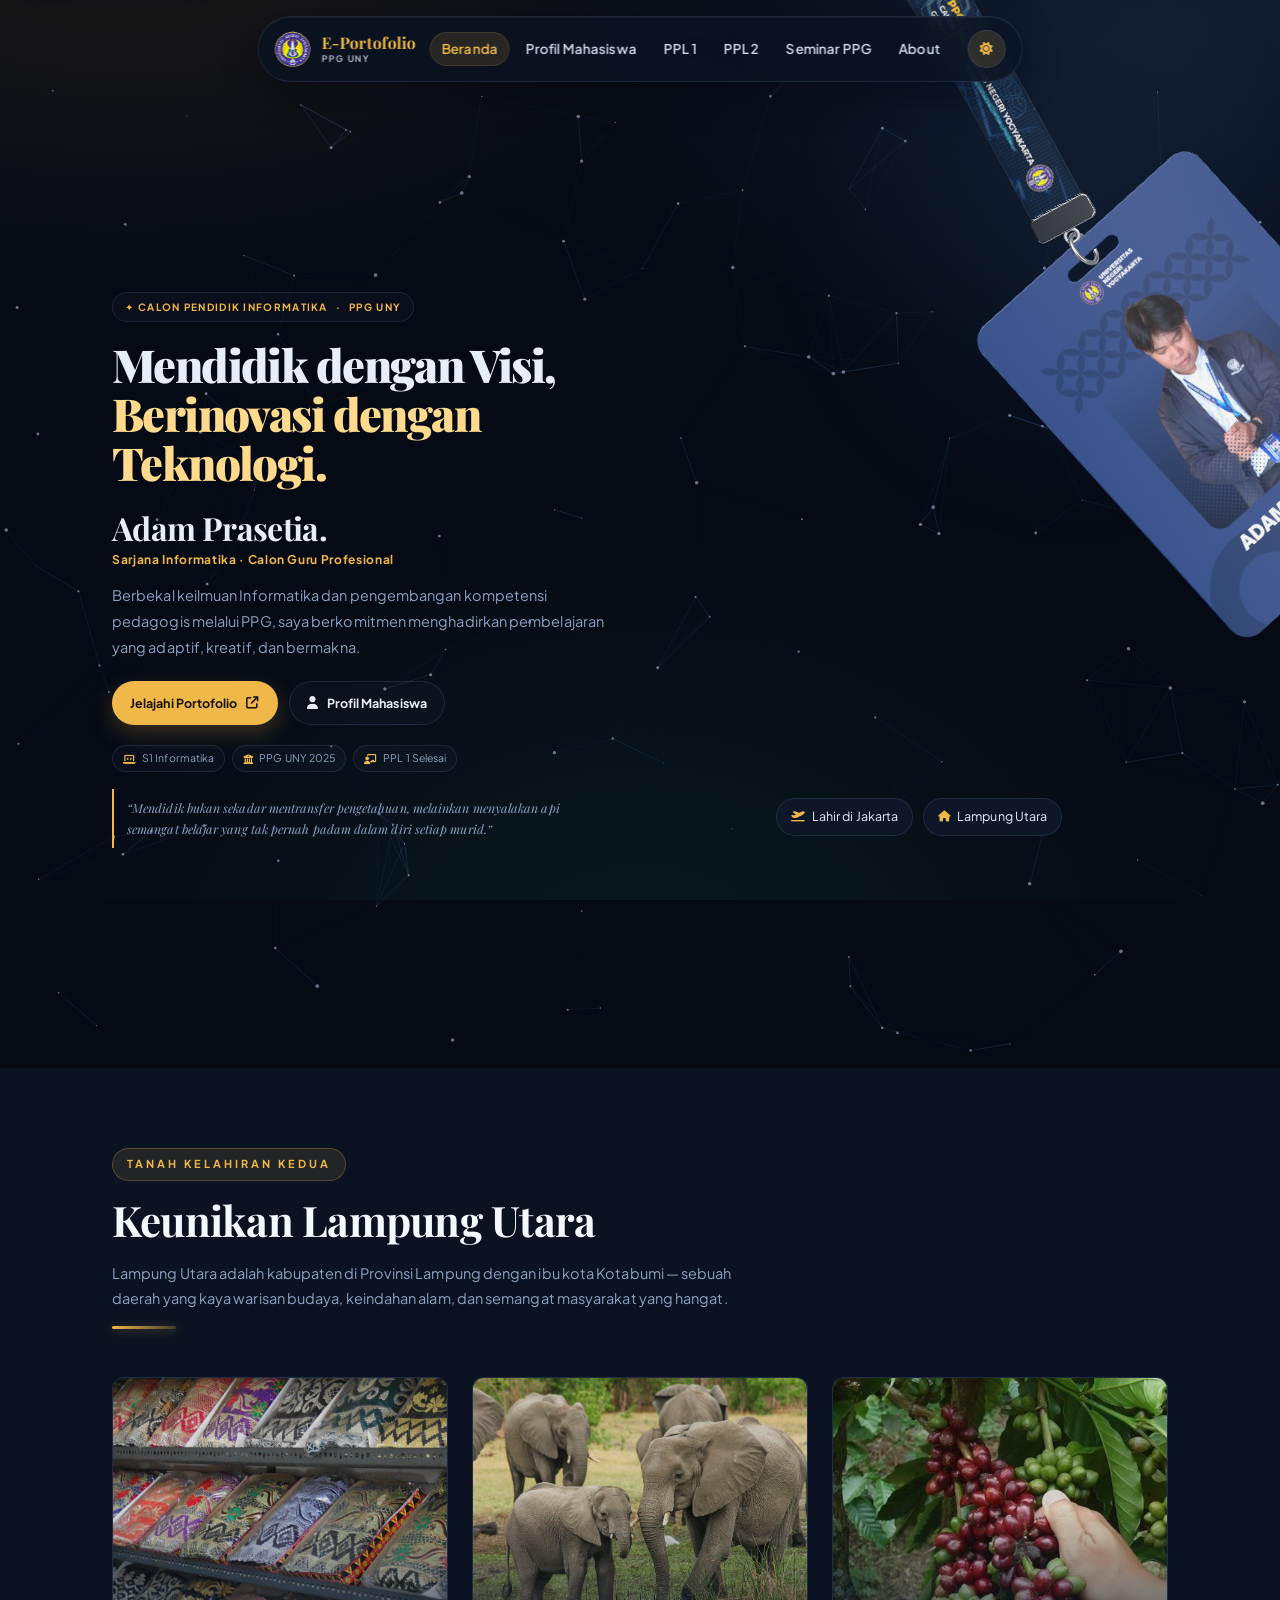
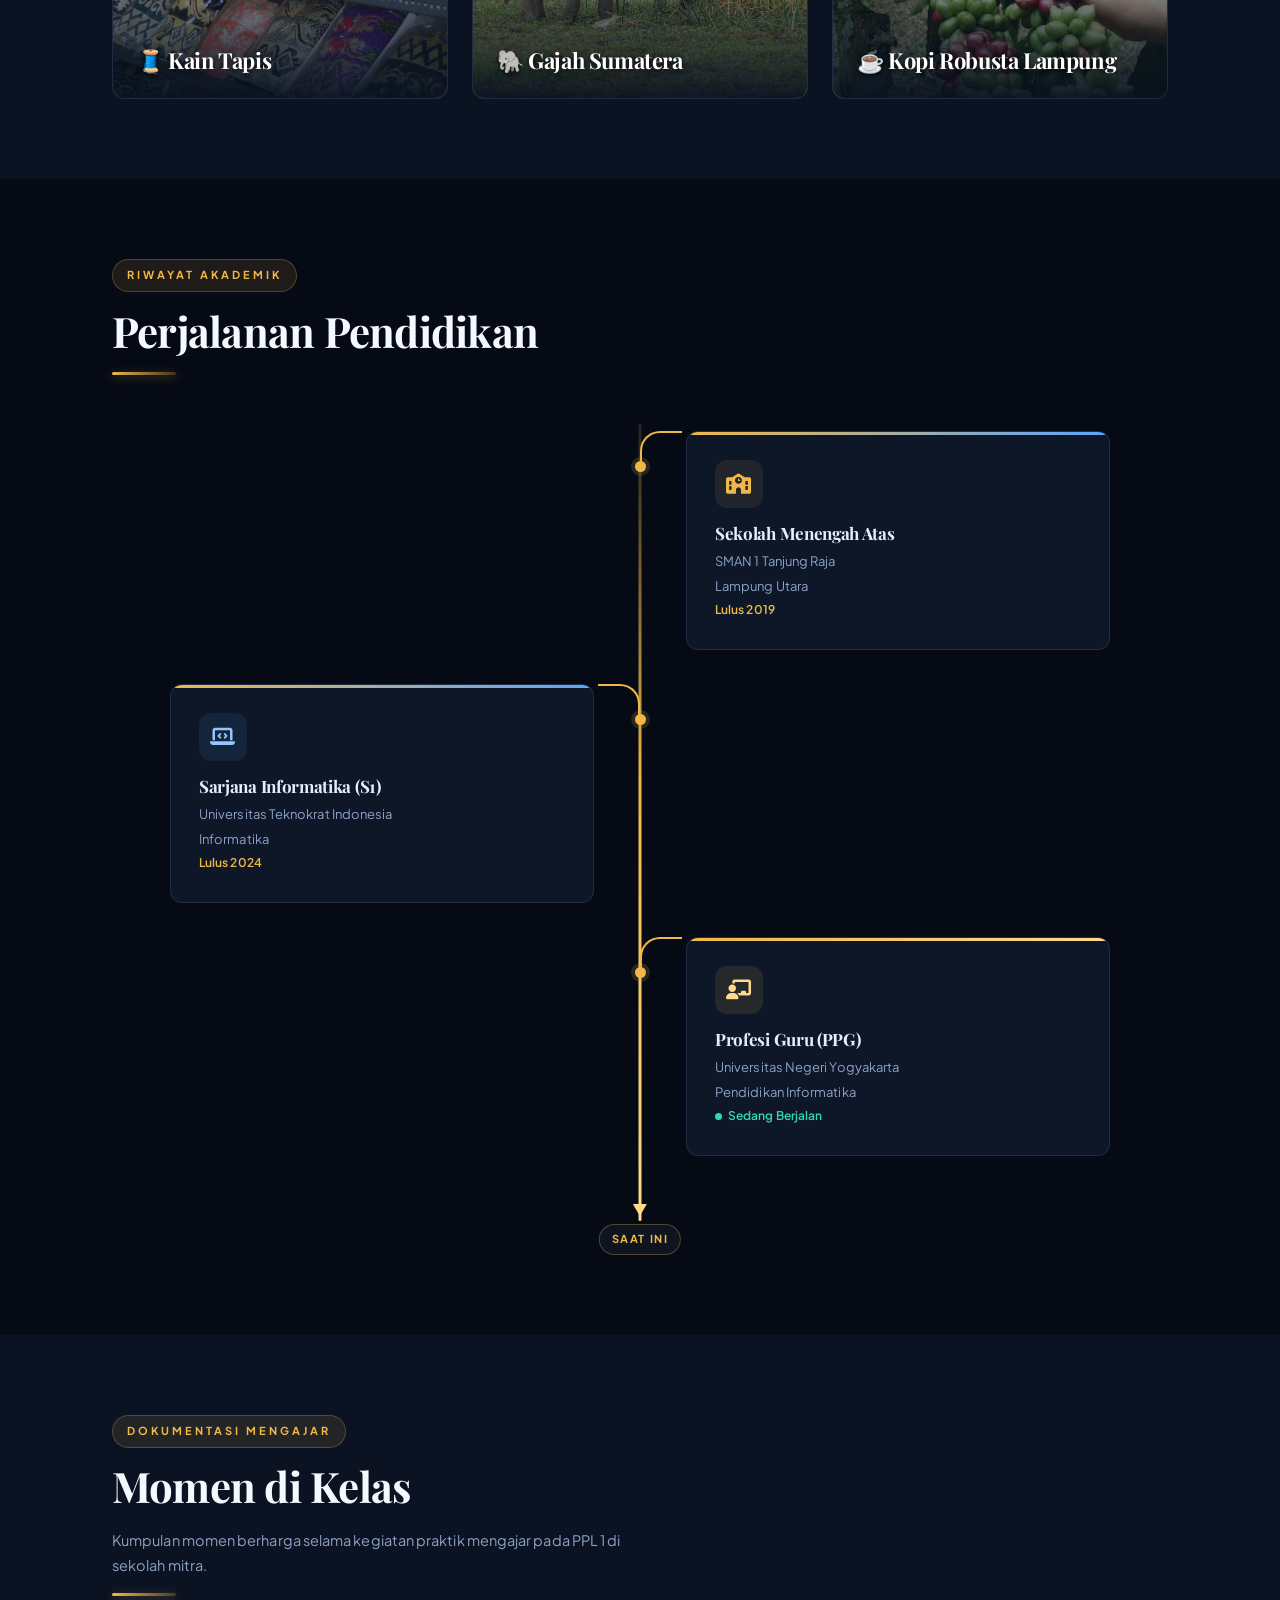
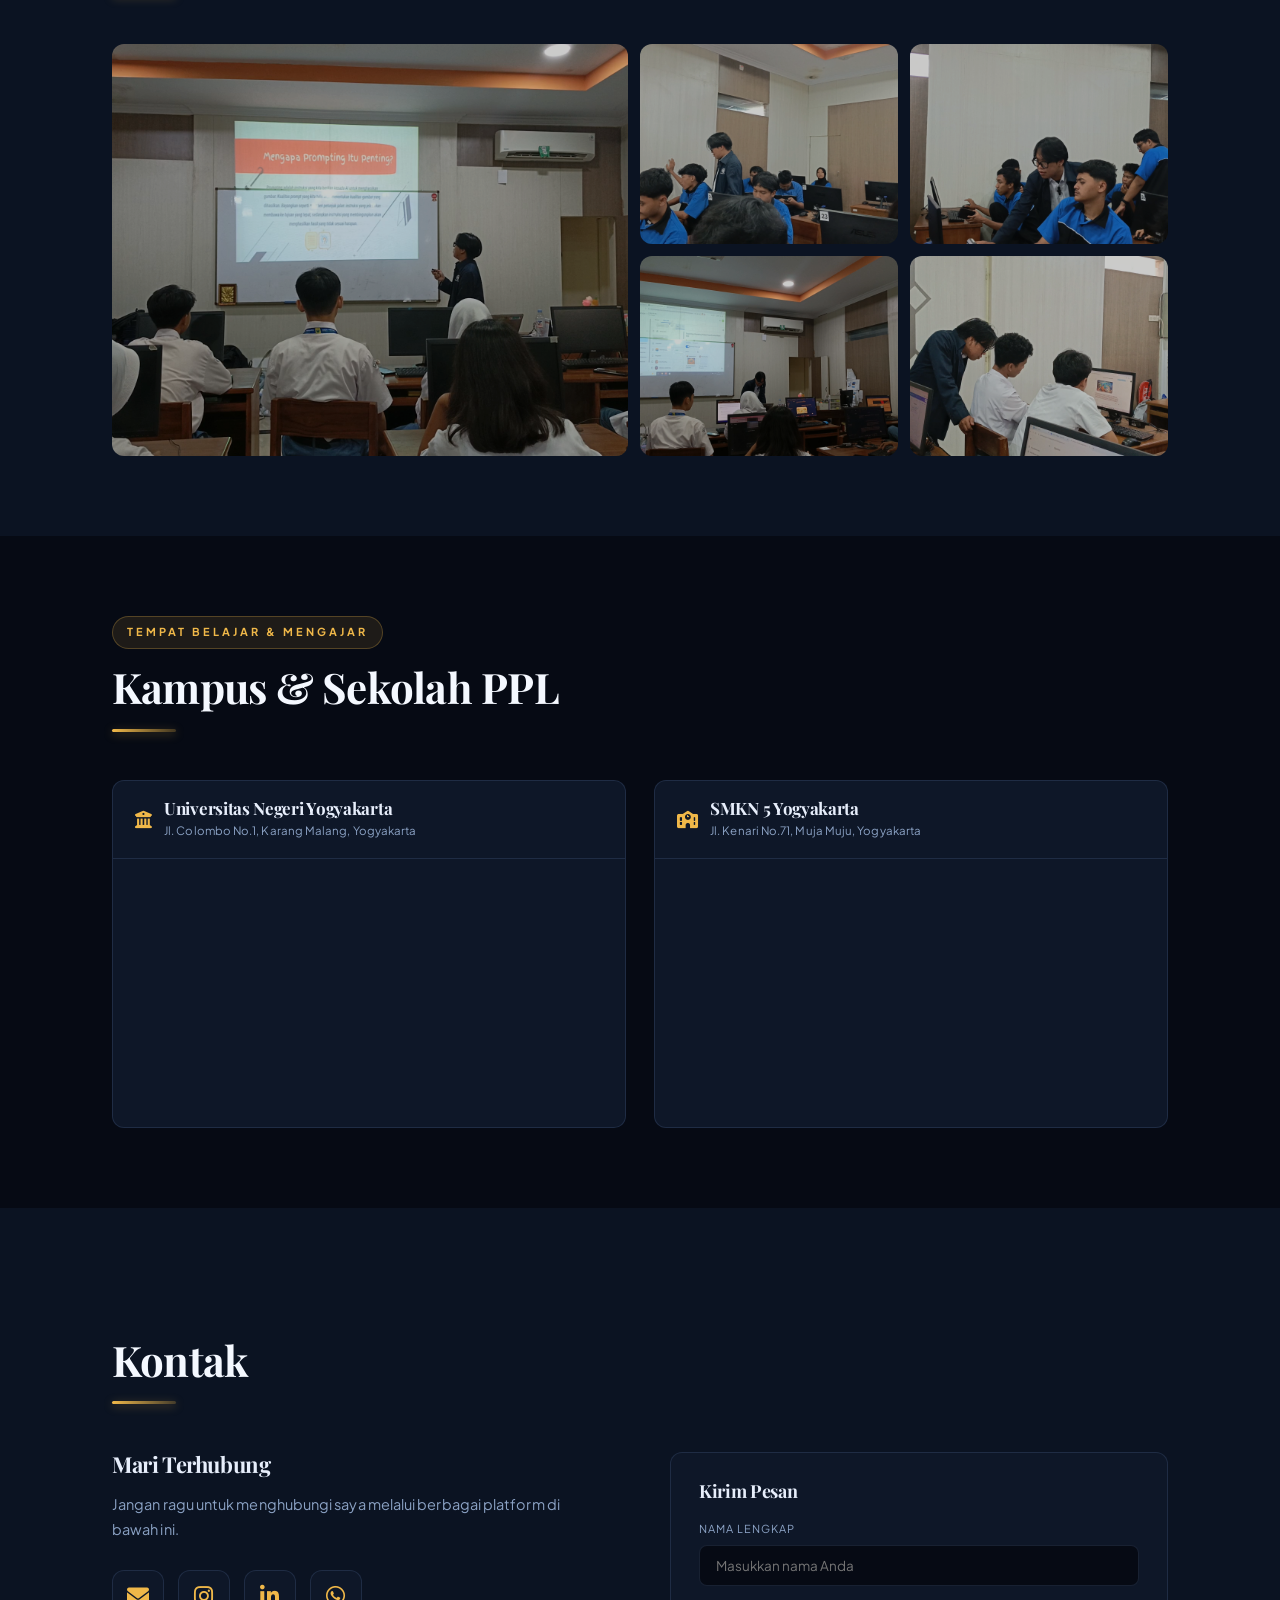
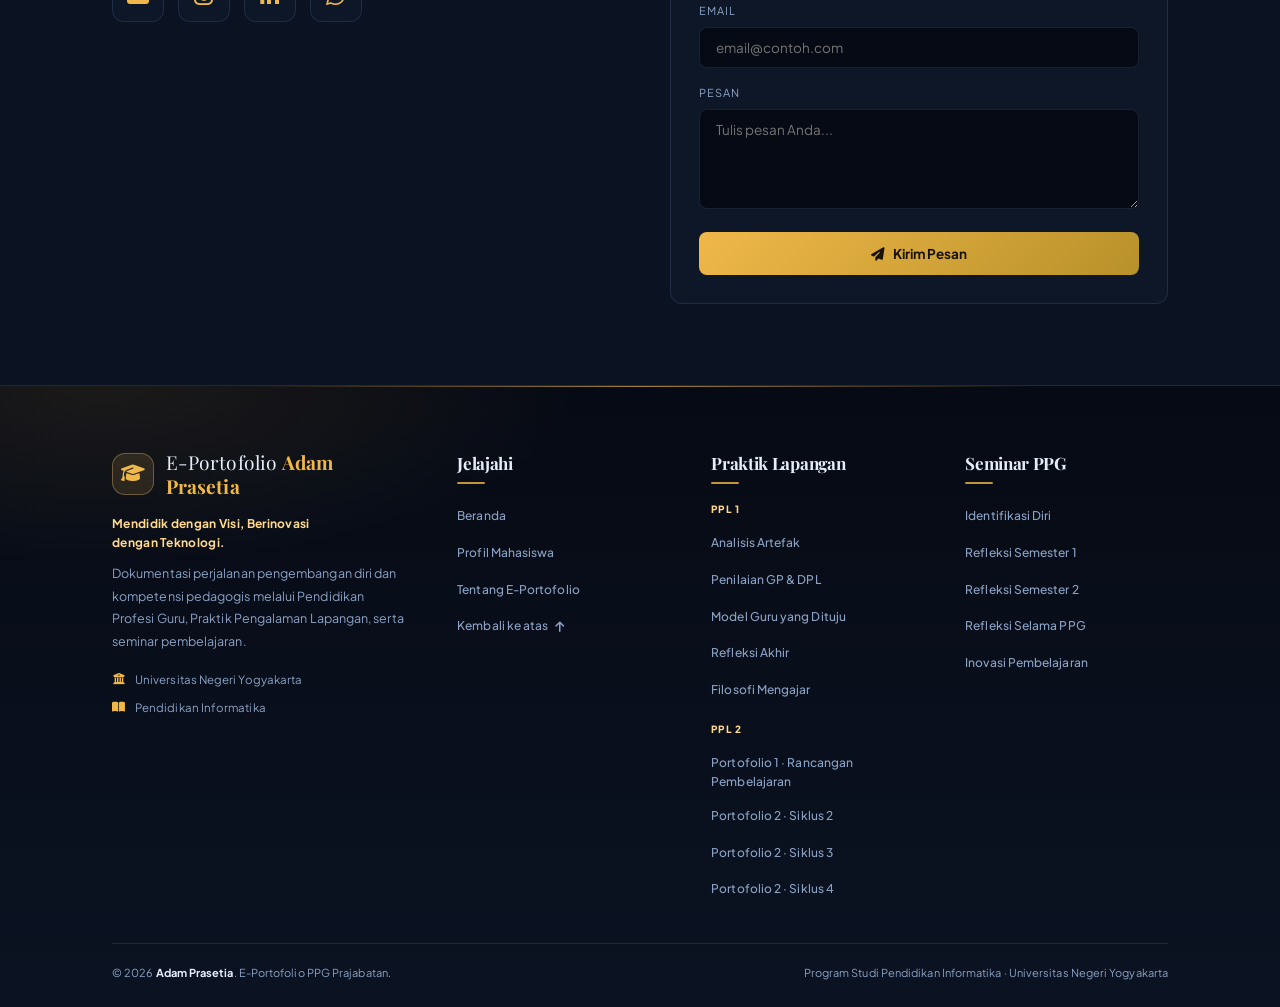
==== commit 40f531a5: "Update" ====
--- a/index.html
+++ b/index.html
@@ -33,7 +33,7 @@
   </div>
   <p class="tagline">Berbekal keilmuan Informatika dan pengembangan kompetensi pedagogis melalui PPG, saya berkomitmen menghadirkan pembelajaran yang adaptif, kreatif, dan bermakna.</p>
   <div class="hero-actions" aria-label="Navigasi portofolio">
-    <a class="hero-cta hero-cta-primary" href="#analisis-artefak" data-onclick="showPage('analisis-artefak');return false">
+    <a class="hero-cta hero-cta-primary" href="#page-semester-2" data-onclick="showPage('semester-2');return false">
       Jelajahi Portofolio <i class="fas fa-arrow-up-right-from-square" aria-hidden="true"></i>
     </a>
     <a class="hero-cta hero-cta-secondary" href="#profil-mahasiswa" data-onclick="showPage('profil-mahasiswa');return false">
@@ -1349,11 +1349,88 @@
 </nav>
 <section class="ppl2-cycle-analysis-panel is-active" id="ppl2-cycle-2-panel-rpp" role="tabpanel" aria-labelledby="ppl2-cycle-2-tab-rpp" data-ppl2-cycle-panel="rpp">
   <header class="ppl2-cycle-panel-heading"><span class="ppl2-cycle-panel-icon"><i class="fas fa-file-pdf" aria-hidden="true"></i></span><div><span class="ppl2-cycle-panel-kicker">ANALISIS 01 · SIKLUS 2</span><h2>Analisis RPP — Siklus 2</h2><p>Dokumen rancangan atau perencanaan pembelajaran lengkap yang dipilih sebagai produk terbaik pada siklus ini.</p></div></header>
-  <section class="ppl2-preview-card" data-pdf-src="" data-pdf-title="Dokumen Rancangan/Perencanaan Pembelajaran Siklus 2" aria-label="Pratinjau dokumen rancangan/perencanaan pembelajaran siklus 2">
-  <div class="ppl2-card-heading"><span>PRATINJAU DOKUMEN · SIKLUS 2</span><i class="far fa-file-pdf" aria-hidden="true"></i></div>
-  <div class="ppl2-empty-preview"><span class="ppl2-file-icon"><i class="far fa-file-pdf" aria-hidden="true"></i></span><strong>Dokumen Rancangan/Perencanaan Pembelajaran</strong><p>Tambahkan PDF rancangan pembelajaran lengkap untuk siklus ini. Dokumen akan tampil langsung pada panel pratinjau setelah file dihubungkan.</p><span class="ppl2-status"><i class="fas fa-folder-open" aria-hidden="true"></i> Dokumen RPP belum ditambahkan</span></div>
-  <div class="ppl2-preview-foot"><span>RPP · SIKLUS 2</span><strong>PDF</strong></div>
-</section>
+  <section class="ppl2-preview-card" data-pdf-src="documents/ppl2/eportfolio2/siklus-2/rancangan-pembelajaran.pdf" data-pdf-title="RPP X Keramik B – Pertemuan 2 (Flowchart dan Pseudocode)" aria-label="Pratinjau dokumen rancangan/perencanaan pembelajaran siklus 2">
+  <div class="ppl2-card-heading"><span>PRATINJAU DOKUMEN · RPP PERTEMUAN 2</span><i class="far fa-file-pdf" aria-hidden="true"></i></div>
+  <div class="ppl2-empty-preview"><span class="ppl2-file-icon"><i class="far fa-file-pdf" aria-hidden="true"></i></span><strong>RPP X Keramik B – Pertemuan 2</strong><p>Rancangan pembelajaran Informatika tentang flowchart dan pseudocode untuk praktik mengajar mandiri.</p><span class="ppl2-status"><i class="fas fa-check-circle" aria-hidden="true"></i> Dokumen tersedia · 10 halaman</span></div>
+  <div class="ppl2-preview-foot"><span>DOKUMEN TERPILIH</span><strong>RPP · 10 HALAMAN</strong></div>
+</section>
+
+  <section class="ppl2-rpp-analysis ppl2-cycle-analysis-block" aria-labelledby="ppl2-c2-rpp-analysis-title" style="margin-top: 18px">
+          <header class="ppl2-rpp-analysis-heading">
+            <span class="ppl2-rpp-analysis-kicker"><i class="fas fa-microscope" aria-hidden="true"></i> ANALISIS REFLEKTIF · E-PORTFOLIO 2 · SIKLUS 2</span>
+            <h3 id="ppl2-c2-rpp-analysis-title">Telaah RPP Informatika Kelas X Keramik B – Pertemuan 2: Flowchart dan Pseudocode</h3>
+            <p>Saya menelaah RPP sepuluh halaman ini dengan melihat keterkaitan antara karakteristik murid, tujuan, model pembelajaran, alur kegiatan, asesmen, dan tindak lanjut. Telaah ini menilai kualitas rancangan; hal yang masih berupa perkiraan perlu saya buktikan melalui respons dan hasil belajar murid saat pembelajaran dilaksanakan.</p>
+          </header>
+          <div class="ppl2-rpp-meta" aria-label="Identitas rancangan pembelajaran"><div><span>MATA PELAJARAN</span><strong>Informatika</strong></div><div><span>KELAS</span><strong>X Keramik B · Fase E</strong></div><div><span>ALOKASI WAKTU</span><strong>4 JP · 180 menit</strong></div><div><span>TOPIK RPP</span><strong>Flowchart dan Pseudocode</strong></div></div>
+          <ol class="ppl2-rpp-analysis-list">
+            <li class="ppl2-rpp-analysis-item">
+              <span class="ppl2-rpp-index">01</span>
+              <div class="ppl2-rpp-analysis-copy">
+                <div class="ppl2-rpp-block-top"><h4>Memahami titik awal dan kebutuhan belajar murid</h4><span class="ppl2-rpp-page">RPP hlm. 1–2</span></div>
+                <p>RPP ini saya susun sebagai lanjutan Pertemuan 1, sehingga titik awalnya cukup jelas: murid sudah memahami pengertian dan ciri algoritma serta dapat menyusunnya dalam bentuk narasi, tetapi belum pernah mempelajari flowchart maupun pseudocode secara formal. Saya juga mencatat bahwa sebagian murid mungkin pernah melihat diagram alir secara sekilas, sehingga kemampuan menerjemahkan narasi ke bentuk visual diperkirakan bervariasi. Kebutuhan belajarnya pun dirumuskan cukup operasional: murid perlu jembatan dari narasi ke flowchart dan pseudocode, simbol perlu diperkenalkan bertahap agar tidak membebani, dan latihan terbimbing perlu diberikan sebelum murid bekerja mandiri.</p>
+                <p>Pertimbangan terhadap minat dan kondisi ruang membuat rancangan lebih realistis. Murid diperkirakan lebih tertarik pada representasi visual, sehingga topik ini selaras dengan kecenderungan tersebut, dan contoh sehari-hari seperti alur membuat mi instan, mengisi pulsa, atau presensi dipakai sebelum masuk ke notasi formal. Susunan tempat duduk di laboratorium yang kurang mendukung kelompok besar menjadi alasan kegiatan inti dirancang sebagai tugas mandiri. Keputusan ini masuk akal, tetapi saya perlu memastikan murid tetap punya ruang singkat untuk saling bertukar pendapat.</p>
+                <p>Bagian identifikasi ini tetap merupakan dugaan awal. Pernyataan tentang minat bersumber dari kuesioner non-kognitif pada pertemuan sebelumnya, sedangkan kesiapan murid terhadap materi baru baru akan terlihat dari asesmen diagnostik. Saya perlu menyimpan hasil keduanya sebagai bukti, bukan hanya menyebutnya di dalam rancangan.</p>
+                <div class="ppl2-rpp-analysis-takeaway"><strong>Refleksi saya</strong><span>Identifikasi murid pada RPP ini sudah menyebut dengan jelas apa yang sudah dan belum dikuasai. Hasil diagnostik perlu saya pakai untuk mengatur kecepatan penjelasan simbol, bukan hanya dijalankan sebagai kegiatan pembuka.</span></div>
+              </div>
+            </li>
+            <li class="ppl2-rpp-analysis-item">
+              <span class="ppl2-rpp-index">02</span>
+              <div class="ppl2-rpp-analysis-copy">
+                <div class="ppl2-rpp-block-top"><h4>Menilai keselarasan capaian, tujuan, dan topik pembelajaran</h4><span class="ppl2-rpp-page">RPP hlm. 2–3</span></div>
+                <p>Capaian Pembelajaran Fase E ditulis lengkap sehingga cakupannya luas, mulai dari validitas data, struktur data, pseudocode, hingga model komputer Von Neumann dan sistem operasi. Fokus pertemuan ini dipersempit melalui tujuan pembelajaran, bukan melalui capaiannya. Keenam tujuan disusun berurutan: menjelaskan pengertian dan manfaat flowchart dan pseudocode, mengidentifikasi simbol, menyusun flowchart dengan maksimal satu percabangan, menuliskan pseudocode, mengerjakan LKPD dari studi kasus sehari-hari, dan menunjukkan sikap tekun serta mandiri. Batas “maksimal satu percabangan” konsisten dengan studi kasus, remedial, dan pengayaan di bagian lain, sehingga tujuan terasa terukur.</p>
+                <p>Saat menelaah ulang, saya menemukan ketidaksesuaian yang mendasar. Bagian Topik Pembelajaran masih tertulis “Mengenal Konsep Struktur Data: Array dan Stack melalui Analogi Kehidupan Sehari-hari”, padahal seluruh tujuan, kegiatan, dan asesmen membahas flowchart dan pseudocode. Kesalahan ini tampaknya terbawa dari rancangan lain, tetapi dampaknya nyata karena topik menjadi acuan pembaca untuk menilai kesesuaian isi. Kolom Lintas Disiplin Ilmu dan Kemitraan Pembelajaran juga masih berisi petunjuk pengisian dalam tanda kurung, belum diisi dengan keterkaitan lintas bidang maupun konsentrasi keahlian Keramik.</p>
+                <p>Dimensi profil lulusan yang dipilih (keimanan dan ketakwaan, penalaran kritis, kemandirian, dan komunikasi) sebagian besar tampak pada kegiatan. Kemandirian dan penalaran kritis hadir melalui tugas individu dan pemeriksaan ketepatan logika, sedangkan dimensi komunikasi baru muncul lewat pembahasan klasikal beberapa poster. Dimensi ini perlu saya perkuat agar tidak berhenti sebagai label.</p>
+                <div class="ppl2-rpp-analysis-takeaway"><strong>Refleksi saya</strong><span>Tujuan pembelajaran adalah bagian paling kuat pada RPP ini karena runtut dan dapat diamati. Sebelum dipakai sebagai acuan, topik harus dikoreksi, kolom yang kosong diisi, dan dimensi komunikasi diberi bentuk kegiatan yang jelas.</span></div>
+              </div>
+            </li>
+            <li class="ppl2-rpp-analysis-item">
+              <span class="ppl2-rpp-index">03</span>
+              <div class="ppl2-rpp-analysis-copy">
+                <div class="ppl2-rpp-block-top"><h4>Menguji kesesuaian model Problem Based Learning</h4><span class="ppl2-rpp-page">RPP hlm. 3, 5–6</span></div>
+                <p>Lima sintaks PBL ditulis berurutan pada kegiatan inti: orientasi pada masalah, pengorganisasian belajar, penyelidikan individu, penyajian hasil karya, dan evaluasi proses. Orientasi memakai situasi yang dekat dengan murid, yaitu mengecek baju putih atau berwarna sebelum mencuci, lalu pertanyaan pemantik mengarahkan murid menyadari bahwa narasi panjang sulit dipindai dan tidak menonjolkan titik keputusan. Menurut saya, ini cara yang baik untuk memunculkan kebutuhan akan flowchart dan pseudocode sebelum alatnya diperkenalkan.</p>
+                <p>Tahap berikutnya justru lebih mirip pembelajaran langsung daripada pemecahan masalah. Pada fase mengorganisasikan murid, guru menyusun flowchart utuh dan menuliskan pseudocode dari satu contoh, baru kemudian murid mengerjakan studi kasus sendiri. Pola contoh terlebih dahulu ini wajar untuk keterampilan notasi yang baru, tetapi label PBL belum sepenuhnya tercermin bila murid belum diberi kesempatan mencoba merumuskan sendiri. Saya juga menemukan bahwa contoh yang disusun guru adalah “bawa payung atau tidak”, sedangkan masalah pada fase orientasi adalah mencuci baju, sehingga benang merah masalah terputus.</p>
+                <p>Kondisi laboratorium membuat tugas dirancang mandiri, dan menurut saya keputusan itu dapat dipertanggungjawabkan. Namun, keputusan tersebut perlu diimbangi interaksi singkat, misalnya membandingkan flowchart dengan teman di sebelah sebelum menulis pseudocode. Tujuan keenam yang menekankan kemandirian tanpa bergantung pada teman juga perlu dibaca dengan hati-hati agar bertanya atau berdiskusi tidak dianggap sebagai kelemahan.</p>
+                <div class="ppl2-rpp-analysis-takeaway"><strong>Refleksi saya</strong><span>Model PBL relevan dengan topik ini, tetapi pelaksanaannya perlu menjaga agar murid ikut menyelidiki. Saya perlu memakai satu masalah yang sama dari orientasi sampai contoh guru, memperpendek penjelasan, dan memberi satu kesempatan murid mencoba sebelum melihat jawaban.</span></div>
+              </div>
+            </li>
+            <li class="ppl2-rpp-analysis-item">
+              <span class="ppl2-rpp-index">04</span>
+              <div class="ppl2-rpp-analysis-copy">
+                <div class="ppl2-rpp-block-top"><h4>Menelaah alur kegiatan dan kelayakan alokasi waktu</h4><span class="ppl2-rpp-page">RPP hlm. 4–7</span></div>
+                <p>Pembagian waktu konsisten secara perhitungan: kegiatan awal 25 menit, inti 130 menit, dan penutup 25 menit sama dengan 180 menit atau 4 JP, sedangkan lima fase inti (15, 45, 50, 15, dan 5 menit) berjumlah tepat 130 menit. Fase pengorganisasian juga dirinci menjadi 20 menit untuk simbol, 15 menit untuk pseudocode, dan 10 menit untuk pengenalan tugas, sehingga guru memiliki patokan yang jelas. Dibanding Pertemuan 1, beban produk lebih ringan karena murid hanya membuat satu poster yang memuat flowchart dan pseudocode.</p>
+                <p>Kerapatan waktu terlihat pada dua bagian. Pada kegiatan awal, asesmen diagnostik tidak diberi alokasi menit sendiri padahal harus berbagi 25 menit dengan salam, doa, presensi, kesepakatan kelas, pengingat K3, apersepsi, motivasi, dan penyampaian tujuan. Pada fase keempat, murid harus menyelesaikan poster, mengunggahnya ke Google Drive, lalu mengikuti pembahasan beberapa poster hanya dalam 15 menit. Penyelidikan individu selama 50 menit juga mencakup menyiapkan Canva, memahami studi kasus, menyusun flowchart, menulis pseudocode, dan menata tata letak, sehingga murid yang bekerja lebih lambat berisiko menyelesaikan poster dengan tergesa-gesa.</p>
+                <p>Ada pula hal yang perlu dirapikan. Judul bagian kegiatan masih tertulis “Pertemuan ke 1” padahal ini Pertemuan 2, dan langkah guru berkeliling dengan sistem “jemput bola” ditulis dua kali pada tahap penyelidikan. Pada tahap pengenalan tugas murid disebut memilih satu dari tiga studi kasus, sedangkan pada tahap penyelidikan studi kasus ditentukan sesuai baris duduk. Dua keterangan ini bertentangan dan dapat membingungkan pelaksana maupun pembaca.</p>
+                <div class="ppl2-rpp-analysis-takeaway"><strong>Refleksi saya</strong><span>Jumlah waktunya sudah tepat, tetapi kelayakannya bergantung pada ritme kelas. Saya perlu menuliskan alokasi menit untuk diagnostik, menyiapkan templat Canva agar waktu tidak habis untuk hal teknis, dan menentukan prioritas: ketepatan logika lebih penting daripada kerapian desain poster.</span></div>
+              </div>
+            </li>
+            <li class="ppl2-rpp-analysis-item">
+              <span class="ppl2-rpp-index">05</span>
+              <div class="ppl2-rpp-analysis-copy">
+                <div class="ppl2-rpp-block-top"><h4>Memeriksa keterpaduan asesmen dengan tujuan pembelajaran</h4><span class="ppl2-rpp-page">RPP hlm. 4, 7–8, 10</span></div>
+                <p>Asesmen direncanakan pada tiga tahap. Asesmen awal sengaja belum memakai istilah teknis sehingga dapat mengungkap pemahaman intuitif murid. Observasi proses menilai ketepatan simbol, struktur pseudocode, kesesuaian logika, serta sikap tekun dan mandiri. Asesmen akhir terdiri atas post-test dan penilaian poster dengan empat komponen: ketepatan logika, kesesuaian simbol, kesetaraan flowchart dan pseudocode, serta kerapian dan keterbacaan desain. Komponen poster berkaitan dengan tujuan 3, 4, dan 5, observasi sikap dengan tujuan 6, dan post-test terutama dengan tujuan 1 dan 2. Keterkaitan ini merupakan kekuatan RPP.</p>
+                <p>Beberapa hal perlu dipastikan. Kegiatan awal menyebut asesmen diagnostik kognitif, sedangkan bagian asesmen menyebut pre-test dan post-test sebagai pembanding, sehingga istilahnya perlu disamakan. Kriteria ketuntasan tidak dinyatakan dalam angka, padahal remedial dan pengayaan bergantung pada kriteria tersebut. Komponen penilaian poster juga belum dilengkapi deskripsi tingkat capaian. Soal pre-test dan post-test, LKPD, serta rubrik tidak dilampirkan karena halaman lampiran pada dokumen ini masih kosong, sehingga penilaian belum dapat ditelusuri sepenuhnya oleh pembaca.</p>
+                <div class="ppl2-rpp-analysis-takeaway"><strong>Refleksi saya</strong><span>Rencana asesmen sudah mencakup proses dan hasil serta terhubung dengan tujuan. Agar dapat dipertanggungjawabkan, saya perlu menetapkan kriteria ketuntasan, menyusun rubrik poster dengan deskripsi capaian, dan melampirkan instrumennya.</span></div>
+              </div>
+            </li>
+            <li class="ppl2-rpp-analysis-item">
+              <span class="ppl2-rpp-index">06</span>
+              <div class="ppl2-rpp-analysis-copy">
+                <div class="ppl2-rpp-block-top"><h4>Menilai tindak lanjut dan menyusun rencana perbaikan</h4><span class="ppl2-rpp-page">RPP hlm. 8–10</span></div>
+                <p>Remedial dirancang berjenjang: penjelasan ulang dengan studi kasus yang berbeda dan lebih sederhana, bimbingan individu di luar jam pelajaran, perancangan ulang poster dengan satu titik keputusan, lalu tes ulang. Pengayaan memberi studi kasus dengan dua titik keputusan tanpa perulangan, mengajak murid mencari alur keputusan di lingkungannya termasuk bidang keramik seperti menentukan jenis glasir, dan memperkaya desain poster. Kedua bentuk tindak lanjut tetap berada dalam batas tujuan pertemuan ini dan tidak melompat ke perulangan yang belum dibahas. Contoh dari bidang keramik juga membantu menghubungkan materi dengan konsentrasi keahlian murid.</p>
+                <p>Rencana perbaikan yang saya catat: mengoreksi topik pembelajaran; mengisi kolom lintas disiplin ilmu dan kemitraan pembelajaran; mengganti judul kegiatan menjadi Pertemuan 2; memilih satu mekanisme penentuan studi kasus; menyamakan istilah diagnostik dan pre-test serta menuliskan alokasi waktunya; menetapkan kriteria ketuntasan dalam angka; melampirkan LKPD, studi kasus, rubrik, dan soal; serta memberi jeda interaksi singkat antarmurid agar dimensi komunikasi benar-benar terwujud.</p>
+                <div class="ppl2-rpp-analysis-takeaway"><strong>Refleksi saya</strong><span>Tindak lanjut sudah relevan dan selaras dengan tujuan. Setelah pelaksanaan, hasil poster dan tes akan menjadi bukti untuk menilai apakah remedial dan pengayaan ini benar-benar tepat sasaran.</span></div>
+              </div>
+            </li>
+          </ol>
+          <section class="ppl2-rpp-analysis-conclusion" aria-labelledby="ppl2-c2-rpp-conclusion-title">
+            <span class="ppl2-rpp-analysis-kicker"><i class="fas fa-clipboard-check" aria-hidden="true"></i> KESIMPULAN ANALISIS</span>
+            <h4 id="ppl2-c2-rpp-conclusion-title">RPP kuat pada alur tujuan hingga asesmen, tetapi dokumennya perlu dirapikan sebelum dijadikan acuan</h4>
+            <p>Berdasarkan telaah yang saya lakukan, RPP Pertemuan 2 memiliki alur yang utuh. Titik awal murid dirumuskan jelas, tujuan bergerak dari pemahaman konsep menuju penyusunan flowchart dan pseudocode, asesmen terhubung dengan tujuan, dan tindak lanjut menjaga tantangan tetap satu tingkat di atas tanpa melompat ke materi yang belum dibahas. Keputusan menjadikan kegiatan sebagai tugas mandiri dengan satu poster juga menunjukkan bahwa rancangan disesuaikan dengan kondisi laboratorium dan beban waktu.</p>
+            <p>Di sisi lain, saya tidak memandang RPP ini sudah sempurna. Topik yang masih tertulis tentang array dan stack, kolom yang belum terisi, judul kegiatan yang keliru, dua keterangan yang bertentangan tentang pemilihan studi kasus, serta lampiran yang kosong menunjukkan bahwa penyuntingan akhir belum selesai. Kekurangan ini bersifat administratif, tetapi dapat mengurangi kepercayaan pembaca terhadap ketelitian rancangan.</p>
+            <p>Dengan demikian, RPP ini layak digunakan setelah perbaikan tersebut dilakukan. Sebagai mahasiswa PPG, saya perlu mengamati respons murid, menyesuaikan strategi saat waktu atau pemahaman tidak sesuai perkiraan, mengumpulkan bukti ketercapaian tujuan, dan menjadikan hasil refleksi sebagai dasar perbaikan pada siklus berikutnya.</p>
+          </section>
+          <div class="ppl2-evidence-strip"><strong><i class="fas fa-paperclip" aria-hidden="true"></i> Bagian RPP yang ditelaah</strong><div><span>Identifikasi murid</span><span>Desain pembelajaran</span><span>Skenario kegiatan</span><span>Asesmen</span><span>Remedial &amp; pengayaan</span><span>Lampiran (belum terisi)</span></div></div>
+  </section>
 </section>
 <section class="ppl2-cycle-analysis-panel" id="ppl2-cycle-2-panel-material" role="tabpanel" aria-labelledby="ppl2-cycle-2-tab-material" data-ppl2-cycle-panel="material" hidden>
   <header class="ppl2-cycle-panel-heading"><span class="ppl2-cycle-panel-icon"><i class="fas fa-file-pdf" aria-hidden="true"></i></span><div><span class="ppl2-cycle-panel-kicker">ANALISIS 02 · SIKLUS 2</span><h2>Analisis Materi Pembelajaran — Siklus 2</h2><p>Dokumen materi ajar yang disusun dan digunakan dalam praktik mengajar mandiri pada siklus ini.</p></div></header>
@@ -1362,14 +1439,141 @@
   <div class="ppl2-empty-preview"><span class="ppl2-file-icon"><i class="far fa-file-pdf" aria-hidden="true"></i></span><strong>Materi Pembelajaran</strong><p>Tambahkan PDF materi pembelajaran yang digunakan pada siklus ini. Bagian ini disediakan untuk pratinjau materi ajar.</p><span class="ppl2-status"><i class="fas fa-folder-open" aria-hidden="true"></i> Dokumen materi pembelajaran belum ditambahkan</span></div>
   <div class="ppl2-preview-foot"><span>MATERIAL · SIKLUS 2</span><strong>PDF</strong></div>
 </section>
+
+  <section class="ppl2-rpp-analysis ppl2-cycle-analysis-block is-pending" aria-labelledby="ppl2-c2-material-analysis-title" style="margin-top: 18px">
+          <header class="ppl2-rpp-analysis-heading">
+            <span class="ppl2-rpp-analysis-kicker"><i class="fas fa-book-open" aria-hidden="true"></i> ANALISIS REFLEKTIF · E-PORTFOLIO 2 · SIKLUS 2</span>
+            <h3 id="ppl2-c2-material-analysis-title">Telaah Materi Pembelajaran — Siklus 2</h3>
+            <p>Bagian ini disiapkan dengan enam aspek telaah yang sama seperti pada analisis Siklus 2. Isi analisis ditambahkan setelah dokumen materi Siklus 2 dihubungkan pada panel pratinjau di atas.</p>
+          </header>
+          <ol class="ppl2-rpp-analysis-list">
+            <li class="ppl2-rpp-analysis-item">
+              <span class="ppl2-rpp-index">01</span>
+              <div class="ppl2-rpp-analysis-copy">
+                <div class="ppl2-rpp-block-top"><h4>Memeriksa kesesuaian materi dengan tujuan pembelajaran</h4><span class="ppl2-rpp-page">Menunggu dokumen</span></div>
+                <p style="color: var(--muted); font-size: 11px">Analisis aspek ini akan ditulis setelah dokumen materi Siklus 2 ditambahkan.</p>
+              </div>
+            </li>
+            <li class="ppl2-rpp-analysis-item">
+              <span class="ppl2-rpp-index">02</span>
+              <div class="ppl2-rpp-analysis-copy">
+                <div class="ppl2-rpp-block-top"><h4>Menelaah ketepatan dan kedalaman konsep</h4><span class="ppl2-rpp-page">Menunggu dokumen</span></div>
+                <p style="color: var(--muted); font-size: 11px">Analisis aspek ini akan ditulis setelah dokumen materi Siklus 2 ditambahkan.</p>
+              </div>
+            </li>
+            <li class="ppl2-rpp-analysis-item">
+              <span class="ppl2-rpp-index">03</span>
+              <div class="ppl2-rpp-analysis-copy">
+                <div class="ppl2-rpp-block-top"><h4>Menilai keterkaitan dengan konteks dan keseharian murid</h4><span class="ppl2-rpp-page">Menunggu dokumen</span></div>
+                <p style="color: var(--muted); font-size: 11px">Analisis aspek ini akan ditulis setelah dokumen materi Siklus 2 ditambahkan.</p>
+              </div>
+            </li>
+            <li class="ppl2-rpp-analysis-item">
+              <span class="ppl2-rpp-index">04</span>
+              <div class="ppl2-rpp-analysis-copy">
+                <div class="ppl2-rpp-block-top"><h4>Menelaah urutan sajian dan keterbacaan</h4><span class="ppl2-rpp-page">Menunggu dokumen</span></div>
+                <p style="color: var(--muted); font-size: 11px">Analisis aspek ini akan ditulis setelah dokumen materi Siklus 2 ditambahkan.</p>
+              </div>
+            </li>
+            <li class="ppl2-rpp-analysis-item">
+              <span class="ppl2-rpp-index">05</span>
+              <div class="ppl2-rpp-analysis-copy">
+                <div class="ppl2-rpp-block-top"><h4>Menilai dukungan latihan dan aktivitas</h4><span class="ppl2-rpp-page">Menunggu dokumen</span></div>
+                <p style="color: var(--muted); font-size: 11px">Analisis aspek ini akan ditulis setelah dokumen materi Siklus 2 ditambahkan.</p>
+              </div>
+            </li>
+            <li class="ppl2-rpp-analysis-item">
+              <span class="ppl2-rpp-index">06</span>
+              <div class="ppl2-rpp-analysis-copy">
+                <div class="ppl2-rpp-block-top"><h4>Menyusun rencana perbaikan materi</h4><span class="ppl2-rpp-page">Menunggu dokumen</span></div>
+                <p style="color: var(--muted); font-size: 11px">Analisis aspek ini akan ditulis setelah dokumen materi Siklus 2 ditambahkan.</p>
+              </div>
+            </li>
+          </ol>
+  </section>
 </section>
 <section class="ppl2-cycle-analysis-panel" id="ppl2-cycle-2-panel-media" role="tabpanel" aria-labelledby="ppl2-cycle-2-tab-media" data-ppl2-cycle-panel="media" hidden>
   <header class="ppl2-cycle-panel-heading"><span class="ppl2-cycle-panel-icon"><i class="fas fa-file-pdf" aria-hidden="true"></i></span><div><span class="ppl2-cycle-panel-kicker">ANALISIS 03 · SIKLUS 2</span><h2>Analisis Media Pembelajaran — Siklus 2</h2><p>Dokumentasi media atau alat bantu pembelajaran yang digunakan untuk mendukung proses belajar pada siklus ini.</p></div></header>
-  <section class="ppl2-preview-card" data-pdf-src="" data-pdf-title="Media Pembelajaran Siklus 2" aria-label="Pratinjau media pembelajaran siklus 2">
-  <div class="ppl2-card-heading"><span>PRATINJAU DOKUMEN · SIKLUS 2</span><i class="far fa-file-pdf" aria-hidden="true"></i></div>
-  <div class="ppl2-empty-preview"><span class="ppl2-file-icon"><i class="far fa-file-pdf" aria-hidden="true"></i></span><strong>Media Pembelajaran</strong><p>Tambahkan dokumen atau ringkasan media pembelajaran yang digunakan. Berkas PDF dapat ditampilkan langsung di sini.</p><span class="ppl2-status"><i class="fas fa-folder-open" aria-hidden="true"></i> Dokumen media pembelajaran belum ditambahkan</span></div>
-  <div class="ppl2-preview-foot"><span>MEDIA · SIKLUS 2</span><strong>PDF</strong></div>
-</section>
+  <section class="ppl2-preview-card" data-pdf-src="documents/ppl2/eportfolio2/siklus-2/media-pembelajaran.pdf" data-pdf-title="Media Pembelajaran – Presentasi Flowchart dan Pseudocode" aria-label="Pratinjau media pembelajaran siklus 2">
+  <div class="ppl2-card-heading"><span>PRATINJAU MEDIA · PRESENTASI 18 SLIDE</span><i class="fas fa-file-powerpoint" aria-hidden="true"></i></div>
+  <div class="ppl2-empty-preview"><span class="ppl2-file-icon"><i class="far fa-file-pdf" aria-hidden="true"></i></span><strong>Presentasi Flowchart dan Pseudocode</strong><p>Media presentasi Informatika kelas X Keramik B yang memuat tujuan, simbol flowchart, kaidah penyusunan, pseudocode, contoh kasus vas keramik, serta refleksi.</p><span class="ppl2-status"><i class="fas fa-check-circle" aria-hidden="true"></i> Media tersedia · 18 slide</span></div>
+  <div class="ppl2-media-download-row"><a class="ppl2-media-download" href="documents/ppl2/eportfolio2/siklus-2/media-pembelajaran.pptx" download><i class="fas fa-download" aria-hidden="true"></i> Unduh file PowerPoint (.pptx)</a></div>
+  <div class="ppl2-preview-foot"><span>MEDIA TERPILIH</span><strong>PRESENTASI · 18 SLIDE</strong></div>
+</section>
+
+  <section class="ppl2-rpp-analysis ppl2-cycle-analysis-block" aria-labelledby="ppl2-c2-media-analysis-title" style="margin-top: 18px">
+          <header class="ppl2-rpp-analysis-heading">
+            <span class="ppl2-rpp-analysis-kicker"><i class="fas fa-photo-video" aria-hidden="true"></i> ANALISIS REFLEKTIF · E-PORTFOLIO 2 · SIKLUS 2</span>
+            <h3 id="ppl2-c2-media-analysis-title">Telaah Media Presentasi Informatika – Flowchart dan Pseudocode</h3>
+            <p>Analisis ini saya susun dengan meninjau presentasi 18 slide yang saya gunakan sebagai media pendukung Pertemuan 2. Penilaian berfokus pada kesesuaian media dengan RPP, ketepatan isi, kualitas contoh, keterbacaan, dan dukungannya terhadap aktivitas murid. Dampak terhadap pemahaman murid tetap perlu saya pastikan melalui pelaksanaan dan bukti belajar di kelas.</p>
+          </header>
+          <div class="ppl2-rpp-meta" aria-label="Identitas media pembelajaran"><div><span>MATA PELAJARAN</span><strong>Informatika</strong></div><div><span>KELAS / FASE</span><strong>X Keramik B / Fase E</strong></div><div><span>MEDIA</span><strong>Presentasi PowerPoint</strong></div><div><span>JUMLAH SLIDE</span><strong>18 slide</strong></div></div>
+          <ol class="ppl2-rpp-analysis-list">
+            <li class="ppl2-rpp-analysis-item">
+              <span class="ppl2-rpp-index">01</span>
+              <div class="ppl2-rpp-analysis-copy">
+                <div class="ppl2-rpp-block-top"><h4>Memeriksa kesesuaian media dengan tujuan pembelajaran</h4><span class="ppl2-rpp-page">Slide 2–18</span></div>
+                <p>Media ini terdiri atas 18 slide yang bergerak dari tujuan pembelajaran (slide 2), pengertian dan manfaat flowchart (slide 3), enam slide simbol (slide 4–9), kaidah penyusunan (slide 10), dan contoh flowchart vas keramik (slide 11). Setelah itu pseudocode diperkenalkan melalui pengertian, kata kunci, dan struktur (slide 12–15), contoh pseudocode (slide 16), perbandingan keduanya (slide 17), serta rangkuman dan refleksi (slide 18). Urutan ini sejalan dengan tujuan mengenal, mengidentifikasi simbol, menyusun flowchart, dan menuliskan pseudocode. Slide kaidah penyusunan juga dapat dipakai murid sebagai daftar periksa saat membuat poster.</p>
+                <p>Meski demikian, slide 2 hanya memuat empat tujuan dan tujuan pertamanya adalah menjelaskan konsep algoritma, sedangkan RPP memuat enam tujuan dengan tujuan pertama tentang pengertian dan manfaat flowchart serta pseudocode. Tujuan pada media tampaknya masih mengikuti pertemuan sebelumnya. Beberapa bahan yang menurut RPP ditampilkan melalui proyektor, yaitu masalah pemantik pada fase orientasi, instruksi tugas dan format poster di Canva, tiga studi kasus, serta kriteria penilaian poster, juga belum tampak pada file presentasi ini.</p>
+                <div class="ppl2-rpp-analysis-takeaway"><strong>Refleksi saya</strong><span>Alur media sudah sejalan dengan inti materi, tetapi belum sepenuhnya menyatu dengan RPP. Saya perlu menyamakan slide tujuan dengan RPP dan menambahkan slide untuk bagian yang di RPP disebut ditampilkan di proyektor.</span></div>
+              </div>
+            </li>
+            <li class="ppl2-rpp-analysis-item">
+              <span class="ppl2-rpp-index">02</span>
+              <div class="ppl2-rpp-analysis-copy">
+                <div class="ppl2-rpp-block-top"><h4>Menelaah ketepatan konsep dan kedalaman isi</h4><span class="ppl2-rpp-page">Slide 3–16</span></div>
+                <p>Isi media ini sistematis. Setiap slide simbol memuat fungsi, ciri bentuk, contoh penggunaan, dan catatan, misalnya Decision untuk kondisi seperti “Apakah nilai >= 75 ?” dengan jalur Ya dan Tidak. Catatan seperti satu simbol hanya mewakili satu instruksi, jalur keluar Decision harus berlabel, dan hanya ada satu titik Mulai tetapi boleh lebih dari satu Selesai sesuai kaidah umum penyusunan flowchart. Bagian pseudocode juga memuat ciri, kata kunci, struktur runtutan, dan struktur percabangan dengan contoh kelulusan yang ditutup END IF.</p>
+                <p>Namun, kedalaman isi perlu disesuaikan dengan RPP. RPP menyebut lima simbol dasar dan menegaskan simbol diperkenalkan bertahap agar tidak membebani murid, sedangkan media memuat enam slide simbol yang mencakup connector dan predefined process. Tabel kata kunci juga memuat FOR dan WHILE, padahal tujuan pembelajaran membatasi satu percabangan dan RPP tidak membahas perulangan. Materi tambahan ini tidak diperlukan untuk menyusun poster satu lembar, sehingga lebih cocok dipakai untuk pengayaan.</p>
+                <p>Gaya penulisan pseudocode juga belum seragam. RPP memakai MULAI, JIKA…MAKA, TAMPILKAN, dan SELESAI, sedangkan media memakai BEGIN, IF–THEN–ELSE, OUTPUT, dan END. Tabel kata kunci menyebut PROSES, tetapi contoh pada slide 16 memakai PROCESS. Murid yang melihat dua gaya sekaligus dapat bingung mana yang harus dipakai pada posternya.</p>
+                <div class="ppl2-rpp-analysis-takeaway"><strong>Refleksi saya</strong><span>Isi konsep media ini akurat dan rapi. Saya perlu memilih satu gaya penulisan pseudocode untuk RPP dan media, serta memindahkan connector, predefined process, FOR, dan WHILE menjadi bahan cadangan.</span></div>
+              </div>
+            </li>
+            <li class="ppl2-rpp-analysis-item">
+              <span class="ppl2-rpp-index">03</span>
+              <div class="ppl2-rpp-analysis-copy">
+                <div class="ppl2-rpp-block-top"><h4>Menilai contoh kasus dan kesetaraan flowchart dengan pseudocode</h4><span class="ppl2-rpp-page">Slide 11, 15, 16</span></div>
+                <p>Contoh kasus pembuatan vas keramik merupakan keunggulan media ini karena dekat dengan konsentrasi keahlian murid. Flowchart pada slide 11 sudah lengkap: Start, Input bahan, Process pembentukan, Decision dengan jalur Ya dan Tidak, dua output, dan End. Contoh ini menunjukkan dengan jelas bagaimana satu titik keputusan bercabang lalu bertemu kembali.</p>
+                <p>Akan tetapi, pseudocode pada slide 16 belum setara dengan flowchart di slide 11. Langkah “Proses Ukir Pola” pada jalur Ya tidak muncul dalam pseudocode, input pada flowchart berupa tanah liat, air, dan alat sedangkan pada pseudocode menjadi bahan_baku, dan blok IF tidak ditutup dengan END IF padahal slide 15 menutupnya. Tanda kutip pada keluaran juga bercampur antara kutip lengkung dan lurus. Padahal kesetaraan flowchart dan pseudocode adalah salah satu komponen penilaian poster, sehingga contoh yang dijadikan model seharusnya menjadi contoh yang paling tepat.</p>
+                <p>Dari sisi tata letak, slide 16 menyisakan ruang kosong yang besar sehingga flowchart dan pseudocode sebenarnya dapat diletakkan berdampingan. Selain itu, sebagian besar teks pada diagram slide 11 berukuran 11 pt atau lebih kecil, sehingga labelnya berisiko sulit terbaca dari baris belakang saat diproyeksikan di laboratorium.</p>
+                <div class="ppl2-rpp-analysis-takeaway"><strong>Refleksi saya</strong><span>Contoh vas keramik sudah tepat secara konteks, tetapi belum menjadi contoh yang konsisten. Saya perlu memperbaiki slide 16 agar setiap langkah pada flowchart punya padanan baris pseudocode, lalu menampilkan keduanya berdampingan.</span></div>
+              </div>
+            </li>
+            <li class="ppl2-rpp-analysis-item">
+              <span class="ppl2-rpp-index">04</span>
+              <div class="ppl2-rpp-analysis-copy">
+                <div class="ppl2-rpp-block-top"><h4>Menelaah desain visual, keterbacaan, dan konsistensi</h4><span class="ppl2-rpp-page">Slide 1–18</span></div>
+                <p>Secara visual, media ini konsisten: palet cokelat tua, terakota, dan hijau tua dipakai di seluruh slide, tata letak berbasis kartu, dan setiap slide memuat satu gagasan utama. Label bagian pada tiap slide, misalnya “SIMBOL FLOWCHART · 1 DARI 6”, membantu murid mengetahui posisi mereka dalam materi. Bentuk simbol digambar sesuai aslinya dengan warna yang konsisten sehingga murid dapat mengenali bentuk yang akan mereka pakai pada poster.</p>
+                <p>Ada beberapa sisa penyuntingan yang perlu dirapikan. Nomor halaman tertulis “x / 22” padahal slide hanya berjumlah 18, nomor melompat dari 02 ke 05 dan dari 17 ke 19, dan slide terakhir tidak bernomor. Label struktur pseudocode tertulis “1 dari 3” dan “2 dari 3”, tetapi bagian ketiganya tidak ada. Hal ini menunjukkan bahwa sebagian slide dihapus tanpa memperbarui penomoran dan label. Ukuran huruf terkecil pada media ini 9 pt, sebagian besar pada footer.</p>
+                <div class="ppl2-rpp-analysis-takeaway"><strong>Refleksi saya</strong><span>Tampilan media sudah rapi dan konsisten. Detail penomoran dan label yang tertinggal perlu saya perbaiki karena media ini juga menjadi contoh ketelitian bagi murid.</span></div>
+              </div>
+            </li>
+            <li class="ppl2-rpp-analysis-item">
+              <span class="ppl2-rpp-index">05</span>
+              <div class="ppl2-rpp-analysis-copy">
+                <div class="ppl2-rpp-block-top"><h4>Menilai dukungan media terhadap aktivitas dan keterlibatan murid</h4><span class="ppl2-rpp-page">Slide 3–18</span></div>
+                <p>Sebagian besar slide berfungsi menyajikan informasi: definisi, simbol, kaidah, dan contoh. Pertanyaan yang mengajak murid berpikir baru muncul pada slide 18, yaitu murid diminta menyebut simbol flowchart yang paling penting beserta alasannya, dan ini selaras dengan refleksi menggunakan sticky note pada RPP. Slide 17 yang membandingkan flowchart dan pseudocode juga membantu murid melihat kelebihan masing-masing. Namun, belum ada slide latihan terbimbing, padahal RPP menyatakan murid membutuhkan banyak contoh dan latihan sebelum bekerja mandiri. Jembatan narasi, flowchart, dan pseudocode yang menjadi gagasan utama RPP juga belum ditampilkan berdampingan pada satu contoh.</p>
+                <p>Media ini mendukung kebutuhan murid yang cenderung visual dan memakai konteks keramik yang dekat dengan mereka. Meski begitu, file presentasi tidak memiliki catatan pembicara, sehingga pertanyaan pemantik, urutan penjelasan guru, dan perkiraan waktu tiap slide belum tertulis. Dampak media terhadap pemahaman murid juga belum dapat disimpulkan dari file ini dan perlu dilihat dari hasil poster dan post-test.</p>
+                <div class="ppl2-rpp-analysis-takeaway"><strong>Refleksi saya</strong><span>Media sudah baik sebagai bahan penyajian konsep. Agar lebih mendukung keterlibatan murid, saya perlu menambahkan pertanyaan penuntun pada slide kunci, dua atau tiga slide latihan terbimbing, dan catatan pembicara.</span></div>
+              </div>
+            </li>
+            <li class="ppl2-rpp-analysis-item">
+              <span class="ppl2-rpp-index">06</span>
+              <div class="ppl2-rpp-analysis-copy">
+                <div class="ppl2-rpp-block-top"><h4>Menyusun rencana perbaikan media</h4><span class="ppl2-rpp-page">Slide 2, 11, 13–16, 18</span></div>
+                <p>Rencana perbaikan yang saya catat: menyelaraskan slide tujuan dengan enam tujuan RPP; menambahkan slide masalah pemantik serta contoh yang dipakai guru sehingga konsisten dengan RPP; menambahkan slide instruksi tugas Canva, format poster, tiga studi kasus, dan kriteria penilaian poster; memperbaiki slide 16 agar setara dengan slide 11, termasuk END IF dan langkah ukir pola; menyeragamkan gaya kata kunci pseudocode dengan RPP; merapikan penomoran dan label “dari 3”; memindahkan connector, predefined process, FOR, dan WHILE menjadi bahan pengayaan; serta menambahkan latihan terbimbing dan catatan pembicara.</p>
+                <div class="ppl2-rpp-analysis-takeaway"><strong>Refleksi saya</strong><span>Perbaikan ini tidak mengubah isi inti media, tetapi membuatnya selaras dengan RPP dan lebih dapat dipercaya sebagai model bagi murid. Efektivitasnya baru dapat dipastikan setelah saya melihat hasil poster murid.</span></div>
+              </div>
+            </li>
+          </ol>
+          <section class="ppl2-rpp-analysis-conclusion" aria-labelledby="ppl2-c2-media-conclusion-title">
+            <span class="ppl2-rpp-analysis-kicker"><i class="fas fa-clipboard-check" aria-hidden="true"></i> KESIMPULAN ANALISIS</span>
+            <h4 id="ppl2-c2-media-conclusion-title">Media kuat sebagai bahan penyajian konsep, tetapi perlu diselaraskan dengan RPP sebelum digunakan kembali</h4>
+            <p>Berdasarkan telaah yang saya lakukan, presentasi ini sudah menyajikan konsep flowchart dan pseudocode dengan urutan yang jelas. Setiap simbol dijelaskan dengan pola yang sama, kaidah penyusunan dapat dipakai sebagai daftar periksa, dan contoh pembuatan vas keramik mengaitkan materi dengan konsentrasi keahlian murid. Tampilan visualnya konsisten dan sesuai dengan kecenderungan murid yang lebih mudah memahami representasi visual.</p>
+            <p>Kekurangannya terletak pada keselarasan dan ketelitian. Tujuan pada media belum sama dengan RPP, bahan untuk fase orientasi dan instruksi tugas belum tersedia, pseudocode pada contoh kasus belum setara dengan flowchart-nya, gaya penulisan kata kunci berbeda dari RPP, dan penomoran serta label masih menyisakan jejak slide yang dihapus. Padahal kesetaraan flowchart dan pseudocode adalah kriteria penilaian yang akan dikenakan kepada murid.</p>
+            <p>Dengan demikian, media ini layak dipakai sebagai bahan penyajian, namun sebaiknya diperbaiki terlebih dahulu. Saya juga perlu memperlakukannya sebagai alat bantu, bukan pengganti penjelasan dan interaksi guru.</p>
+          </section>
+          <div class="ppl2-evidence-strip"><strong><i class="fas fa-paperclip" aria-hidden="true"></i> Bagian presentasi yang ditelaah</strong><div><span>Tujuan pembelajaran</span><span>Simbol flowchart</span><span>Kaidah penyusunan</span><span>Pseudocode</span><span>Contoh kasus vas keramik</span><span>Refleksi &amp; rangkuman</span></div></div>
+  </section>
 </section>
 <section class="ppl2-cycle-analysis-panel" id="ppl2-cycle-2-panel-video" role="tabpanel" aria-labelledby="ppl2-cycle-2-tab-video" data-ppl2-cycle-panel="video" hidden>
   <header class="ppl2-cycle-panel-heading"><span class="ppl2-cycle-panel-icon"><i class="fas fa-play-circle" aria-hidden="true"></i></span><div><span class="ppl2-cycle-panel-kicker">ANALISIS 04 · SIKLUS 2</span><h2>Analisis Video Pembelajaran — Siklus 2</h2><p>Video pelaksanaan praktik mengajar mandiri yang berasal dari rancangan pembelajaran terpilih pada siklus ini.</p></div></header>
@@ -1378,6 +1582,58 @@
   <div class="ppl2-video-placeholder"><span class="ppl2-file-icon"><i class="fas fa-video" aria-hidden="true"></i></span><strong>Video Pelaksanaan Praktik Mengajar Mandiri</strong><p>Tambahkan tautan video (misalnya YouTube atau Google Drive dengan akses yang sesuai). Video akan tampil pada panel ini.</p><span class="ppl2-status"><i class="fas fa-folder-open" aria-hidden="true"></i> Video pelaksanaan belum ditambahkan</span></div>
   <div class="ppl2-preview-foot"><span>VIDEO SIKLUS 2</span><strong>MP4 · YOUTUBE</strong></div>
 </section>
+
+  <section class="ppl2-rpp-analysis ppl2-cycle-analysis-block is-pending" aria-labelledby="ppl2-c2-video-analysis-title" style="margin-top: 18px">
+          <header class="ppl2-rpp-analysis-heading">
+            <span class="ppl2-rpp-analysis-kicker"><i class="fas fa-play-circle" aria-hidden="true"></i> ANALISIS REFLEKTIF · E-PORTFOLIO 2 · SIKLUS 2</span>
+            <h3 id="ppl2-c2-video-analysis-title">Telaah Video Pembelajaran — Siklus 2</h3>
+            <p>Bagian ini disiapkan dengan enam aspek telaah yang sama seperti pada analisis Siklus 2. Isi analisis ditambahkan setelah video pelaksanaan Siklus 2 dihubungkan pada panel pratinjau di atas.</p>
+          </header>
+          <ol class="ppl2-rpp-analysis-list">
+            <li class="ppl2-rpp-analysis-item">
+              <span class="ppl2-rpp-index">01</span>
+              <div class="ppl2-rpp-analysis-copy">
+                <div class="ppl2-rpp-block-top"><h4>Memeriksa keterlaksanaan pembelajaran sesuai rancangan</h4><span class="ppl2-rpp-page">Menunggu dokumen</span></div>
+                <p style="color: var(--muted); font-size: 11px">Analisis aspek ini akan ditulis setelah video pelaksanaan Siklus 2 ditambahkan.</p>
+              </div>
+            </li>
+            <li class="ppl2-rpp-analysis-item">
+              <span class="ppl2-rpp-index">02</span>
+              <div class="ppl2-rpp-analysis-copy">
+                <div class="ppl2-rpp-block-top"><h4>Menelaah pengelolaan kelas dan suasana belajar</h4><span class="ppl2-rpp-page">Menunggu dokumen</span></div>
+                <p style="color: var(--muted); font-size: 11px">Analisis aspek ini akan ditulis setelah video pelaksanaan Siklus 2 ditambahkan.</p>
+              </div>
+            </li>
+            <li class="ppl2-rpp-analysis-item">
+              <span class="ppl2-rpp-index">03</span>
+              <div class="ppl2-rpp-analysis-copy">
+                <div class="ppl2-rpp-block-top"><h4>Menilai kualitas penjelasan dan pertanyaan guru</h4><span class="ppl2-rpp-page">Menunggu dokumen</span></div>
+                <p style="color: var(--muted); font-size: 11px">Analisis aspek ini akan ditulis setelah video pelaksanaan Siklus 2 ditambahkan.</p>
+              </div>
+            </li>
+            <li class="ppl2-rpp-analysis-item">
+              <span class="ppl2-rpp-index">04</span>
+              <div class="ppl2-rpp-analysis-copy">
+                <div class="ppl2-rpp-block-top"><h4>Menelaah respons dan keterlibatan murid</h4><span class="ppl2-rpp-page">Menunggu dokumen</span></div>
+                <p style="color: var(--muted); font-size: 11px">Analisis aspek ini akan ditulis setelah video pelaksanaan Siklus 2 ditambahkan.</p>
+              </div>
+            </li>
+            <li class="ppl2-rpp-analysis-item">
+              <span class="ppl2-rpp-index">05</span>
+              <div class="ppl2-rpp-analysis-copy">
+                <div class="ppl2-rpp-block-top"><h4>Menilai pengelolaan waktu dan peralihan kegiatan</h4><span class="ppl2-rpp-page">Menunggu dokumen</span></div>
+                <p style="color: var(--muted); font-size: 11px">Analisis aspek ini akan ditulis setelah video pelaksanaan Siklus 2 ditambahkan.</p>
+              </div>
+            </li>
+            <li class="ppl2-rpp-analysis-item">
+              <span class="ppl2-rpp-index">06</span>
+              <div class="ppl2-rpp-analysis-copy">
+                <div class="ppl2-rpp-block-top"><h4>Menyusun rencana perbaikan berdasarkan penanda waktu</h4><span class="ppl2-rpp-page">Menunggu dokumen</span></div>
+                <p style="color: var(--muted); font-size: 11px">Analisis aspek ini akan ditulis setelah video pelaksanaan Siklus 2 ditambahkan.</p>
+              </div>
+            </li>
+          </ol>
+  </section>
 </section>
 <section class="ppl2-cycle-analysis-panel" id="ppl2-cycle-2-panel-assessment" role="tabpanel" aria-labelledby="ppl2-cycle-2-tab-assessment" data-ppl2-cycle-panel="assessment" hidden>
   <header class="ppl2-cycle-panel-heading"><span class="ppl2-cycle-panel-icon"><i class="fas fa-file-pdf" aria-hidden="true"></i></span><div><span class="ppl2-cycle-panel-kicker">ANALISIS 05 · SIKLUS 2</span><h2>Analisis Instrumen Penilaian — Siklus 2</h2><p>Instrumen dan perangkat penilaian yang digunakan untuk memeriksa ketercapaian tujuan pembelajaran pada siklus ini.</p></div></header>
@@ -1386,6 +1642,58 @@
   <div class="ppl2-empty-preview"><span class="ppl2-file-icon"><i class="far fa-file-pdf" aria-hidden="true"></i></span><strong>Instrumen Penilaian</strong><p>Tambahkan PDF instrumen penilaian, rubrik, atau perangkat asesmen yang digunakan pada siklus ini.</p><span class="ppl2-status"><i class="fas fa-folder-open" aria-hidden="true"></i> Dokumen instrumen penilaian belum ditambahkan</span></div>
   <div class="ppl2-preview-foot"><span>ASSESSMENT · SIKLUS 2</span><strong>PDF</strong></div>
 </section>
+
+  <section class="ppl2-rpp-analysis ppl2-cycle-analysis-block is-pending" aria-labelledby="ppl2-c2-assessment-analysis-title" style="margin-top: 18px">
+          <header class="ppl2-rpp-analysis-heading">
+            <span class="ppl2-rpp-analysis-kicker"><i class="fas fa-tasks" aria-hidden="true"></i> ANALISIS REFLEKTIF · E-PORTFOLIO 2 · SIKLUS 2</span>
+            <h3 id="ppl2-c2-assessment-analysis-title">Telaah Instrumen Penilaian — Siklus 2</h3>
+            <p>Bagian ini disiapkan dengan enam aspek telaah yang sama seperti pada analisis Siklus 2. Isi analisis ditambahkan setelah dokumen instrumen Siklus 2 dihubungkan pada panel pratinjau di atas.</p>
+          </header>
+          <ol class="ppl2-rpp-analysis-list">
+            <li class="ppl2-rpp-analysis-item">
+              <span class="ppl2-rpp-index">01</span>
+              <div class="ppl2-rpp-analysis-copy">
+                <div class="ppl2-rpp-block-top"><h4>Menilai kesesuaian instrumen dengan tujuan pembelajaran</h4><span class="ppl2-rpp-page">Menunggu dokumen</span></div>
+                <p style="color: var(--muted); font-size: 11px">Analisis aspek ini akan ditulis setelah dokumen instrumen Siklus 2 ditambahkan.</p>
+              </div>
+            </li>
+            <li class="ppl2-rpp-analysis-item">
+              <span class="ppl2-rpp-index">02</span>
+              <div class="ppl2-rpp-analysis-copy">
+                <div class="ppl2-rpp-block-top"><h4>Menelaah kejelasan butir, kunci, dan penskoran</h4><span class="ppl2-rpp-page">Menunggu dokumen</span></div>
+                <p style="color: var(--muted); font-size: 11px">Analisis aspek ini akan ditulis setelah dokumen instrumen Siklus 2 ditambahkan.</p>
+              </div>
+            </li>
+            <li class="ppl2-rpp-analysis-item">
+              <span class="ppl2-rpp-index">03</span>
+              <div class="ppl2-rpp-analysis-copy">
+                <div class="ppl2-rpp-block-top"><h4>Menilai dukungan instrumen terhadap diferensiasi</h4><span class="ppl2-rpp-page">Menunggu dokumen</span></div>
+                <p style="color: var(--muted); font-size: 11px">Analisis aspek ini akan ditulis setelah dokumen instrumen Siklus 2 ditambahkan.</p>
+              </div>
+            </li>
+            <li class="ppl2-rpp-analysis-item">
+              <span class="ppl2-rpp-index">04</span>
+              <div class="ppl2-rpp-analysis-copy">
+                <div class="ppl2-rpp-block-top"><h4>Menelaah keterukuran dan penafsiran hasil</h4><span class="ppl2-rpp-page">Menunggu dokumen</span></div>
+                <p style="color: var(--muted); font-size: 11px">Analisis aspek ini akan ditulis setelah dokumen instrumen Siklus 2 ditambahkan.</p>
+              </div>
+            </li>
+            <li class="ppl2-rpp-analysis-item">
+              <span class="ppl2-rpp-index">05</span>
+              <div class="ppl2-rpp-analysis-copy">
+                <div class="ppl2-rpp-block-top"><h4>Menemukan ketidakkonsistenan antardokumen</h4><span class="ppl2-rpp-page">Menunggu dokumen</span></div>
+                <p style="color: var(--muted); font-size: 11px">Analisis aspek ini akan ditulis setelah dokumen instrumen Siklus 2 ditambahkan.</p>
+              </div>
+            </li>
+            <li class="ppl2-rpp-analysis-item">
+              <span class="ppl2-rpp-index">06</span>
+              <div class="ppl2-rpp-analysis-copy">
+                <div class="ppl2-rpp-block-top"><h4>Menyusun rencana perbaikan instrumen</h4><span class="ppl2-rpp-page">Menunggu dokumen</span></div>
+                <p style="color: var(--muted); font-size: 11px">Analisis aspek ini akan ditulis setelah dokumen instrumen Siklus 2 ditambahkan.</p>
+              </div>
+            </li>
+          </ol>
+  </section>
 </section>
 
 </div>
@@ -1424,11 +1732,88 @@
 </nav>
 <section class="ppl2-cycle-analysis-panel is-active" id="ppl2-cycle-3-panel-rpp" role="tabpanel" aria-labelledby="ppl2-cycle-3-tab-rpp" data-ppl2-cycle-panel="rpp">
   <header class="ppl2-cycle-panel-heading"><span class="ppl2-cycle-panel-icon"><i class="fas fa-file-pdf" aria-hidden="true"></i></span><div><span class="ppl2-cycle-panel-kicker">ANALISIS 01 · SIKLUS 3</span><h2>Analisis RPP — Siklus 3</h2><p>Dokumen rancangan atau perencanaan pembelajaran lengkap yang dipilih sebagai produk terbaik pada siklus ini.</p></div></header>
-  <section class="ppl2-preview-card" data-pdf-src="" data-pdf-title="Dokumen Rancangan/Perencanaan Pembelajaran Siklus 3" aria-label="Pratinjau dokumen rancangan/perencanaan pembelajaran siklus 3">
-  <div class="ppl2-card-heading"><span>PRATINJAU DOKUMEN · SIKLUS 3</span><i class="far fa-file-pdf" aria-hidden="true"></i></div>
-  <div class="ppl2-empty-preview"><span class="ppl2-file-icon"><i class="far fa-file-pdf" aria-hidden="true"></i></span><strong>Dokumen Rancangan/Perencanaan Pembelajaran</strong><p>Tambahkan PDF rancangan pembelajaran lengkap untuk siklus ini. Dokumen akan tampil langsung pada panel pratinjau setelah file dihubungkan.</p><span class="ppl2-status"><i class="fas fa-folder-open" aria-hidden="true"></i> Dokumen RPP belum ditambahkan</span></div>
-  <div class="ppl2-preview-foot"><span>RPP · SIKLUS 3</span><strong>PDF</strong></div>
-</section>
+  <section class="ppl2-preview-card" data-pdf-src="documents/ppl2/eportfolio2/siklus-3/rancangan-pembelajaran.pdf" data-pdf-title="RPP X Keramik B – Pertemuan 3 (Pseudocode dan Pengantar Struktur Data)" aria-label="Pratinjau dokumen rancangan/perencanaan pembelajaran siklus 3">
+  <div class="ppl2-card-heading"><span>PRATINJAU DOKUMEN · RPP PERTEMUAN 3</span><i class="far fa-file-pdf" aria-hidden="true"></i></div>
+  <div class="ppl2-empty-preview"><span class="ppl2-file-icon"><i class="far fa-file-pdf" aria-hidden="true"></i></span><strong>RPP X Keramik B – Pertemuan 3</strong><p>Rancangan pembelajaran Informatika tentang pseudocode dan pengantar struktur data untuk praktik mengajar mandiri.</p><span class="ppl2-status"><i class="fas fa-check-circle" aria-hidden="true"></i> Dokumen tersedia · 14 halaman</span></div>
+  <div class="ppl2-preview-foot"><span>DOKUMEN TERPILIH</span><strong>RPP · 14 HALAMAN</strong></div>
+</section>
+
+  <section class="ppl2-rpp-analysis ppl2-cycle-analysis-block" aria-labelledby="ppl2-c3-rpp-analysis-title" style="margin-top: 18px">
+          <header class="ppl2-rpp-analysis-heading">
+            <span class="ppl2-rpp-analysis-kicker"><i class="fas fa-microscope" aria-hidden="true"></i> ANALISIS REFLEKTIF · E-PORTFOLIO 2 · SIKLUS 3</span>
+            <h3 id="ppl2-c3-rpp-analysis-title">Telaah RPP Informatika Kelas X Keramik B – Pertemuan 3: Pseudocode dan Pengantar Struktur Data</h3>
+            <p>Saya menelaah RPP empat belas halaman ini dengan melihat karakteristik murid, tujuan, model pembelajaran dan integrasi PSE, alur kegiatan, asesmen, serta tindak lanjut. Telaah ini juga membandingkan rancangan dengan RPP Pertemuan 2 untuk melihat perbaikan yang sudah terjadi dan bagian yang masih terbawa dari rancangan sebelumnya.</p>
+          </header>
+          <div class="ppl2-rpp-meta" aria-label="Identitas rancangan pembelajaran"><div><span>MATA PELAJARAN</span><strong>Informatika</strong></div><div><span>KELAS</span><strong>X Keramik B · Fase E</strong></div><div><span>ALOKASI WAKTU</span><strong>4 JP · 180 menit</strong></div><div><span>TOPIK RPP</span><strong>Pseudocode dan Pengantar Struktur Data</strong></div></div>
+          <ol class="ppl2-rpp-analysis-list">
+            <li class="ppl2-rpp-analysis-item">
+              <span class="ppl2-rpp-index">01</span>
+              <div class="ppl2-rpp-analysis-copy">
+                <div class="ppl2-rpp-block-top"><h4>Memahami titik awal, minat, dan kondisi sosial emosional murid</h4><span class="ppl2-rpp-page">RPP hlm. 1–3</span></div>
+                <p>RPP ini melanjutkan Pertemuan 2, sehingga pengetahuan awal yang ditulis sudah menyambung: murid telah mengenal flowchart beserta lima simbol dasarnya, tetapi penguasaannya masih bervariasi; mereka belum mengenal pseudocode, aturan penulisannya, dan struktur data. Kemampuan mengubah flowchart menjadi tulisan terstruktur juga disebut bervariasi dan perlu digali lewat asesmen diagnostik. Situasi yang akrab bagi murid, seperti memesan makanan di restoran, mengantre di kasir, dan menumpuk piring, saya jadikan jangkar analogi. Dari sisi minat, kuesioner non-kognitif, kecenderungan murid pada hal visual, dan keterkaitan dengan bidang keramik dipakai untuk menentukan contoh.</p>
+                <p>Perbedaan terbesar dari Pertemuan 2 adalah hadirnya bagian kondisi sosial emosional. Kelima kompetensi (kesadaran diri, pengelolaan diri, kesadaran sosial, keterampilan berelasi, dan pengambilan keputusan yang bertanggung jawab) dikaitkan dengan situasi yang konkret, misalnya rasa cemas karena materi terasa jauh dari praktik keramik, frustrasi karena salah kata kunci, indentasi, atau urutan push dan pop, serta nilai antrean dan keadilan pada FIFO. Bagian ini ditutup dengan catatan bahwa kondisi tersebut perlu dikonfirmasi melalui pengamatan dan check-in perasaan. Menurut saya, catatan ini tepat karena tidak memperlakukan dugaan sebagai fakta.</p>
+                <p>Namun, check-in perasaan yang dijadikan dasar konfirmasi itu tidak muncul pada langkah kegiatan awal (hlm. 6–7). Sembilan langkah awal berisi salam, doa, presensi, kesepakatan kelas, K3, diagnostik kognitif, apersepsi kognitif, motivasi, dan penyampaian tujuan. Bagian asesmen (hlm. 10) menyatakan bahwa pada apersepsi guru bertanya tentang perasaan murid, sehingga rancangan menjanjikan sesuatu yang belum ditulis sebagai langkah. Tanpa langkah ini, dugaan kondisi sosial emosional tidak akan pernah terkonfirmasi.</p>
+                <div class="ppl2-rpp-analysis-takeaway"><strong>Refleksi saya</strong><span>Identifikasi murid pada RPP ini lebih lengkap karena memuat dimensi sosial emosional. Saya perlu menuliskan check-in perasaan sebagai langkah nyata di kegiatan awal, lengkap dengan pertanyaannya dan cara mencatat jawaban murid.</span></div>
+              </div>
+            </li>
+            <li class="ppl2-rpp-analysis-item">
+              <span class="ppl2-rpp-index">02</span>
+              <div class="ppl2-rpp-analysis-copy">
+                <div class="ppl2-rpp-block-top"><h4>Menilai keselarasan capaian, tujuan, topik, dan dimensi profil lulusan</h4><span class="ppl2-rpp-page">RPP hlm. 3–5</span></div>
+                <p>Beberapa kekurangan pada RPP Pertemuan 2 sudah diperbaiki. Topik Pembelajaran kini sesuai dengan isi, yaitu “Pseudocode (Pola Dasar, Percabangan, dan Indentasi) melalui Studi Kasus Sehari-hari dan Bidang Keramik, dengan Pengantar Singkat Struktur Data”. Kolom Lintas Disiplin Ilmu terisi dengan keterkaitan pada Keramik, Matematika, Bahasa Indonesia, dan kehidupan sehari-hari, sedangkan Kemitraan Pembelajaran menyebut guru pamong, guru konsentrasi keahlian Keramik, dan teman sebaya.</p>
+                <p>Tujuan pembelajaran terbagi menjadi empat tujuan akademik dan empat tujuan sosial emosional. Tujuan akademik bergerak dari menjelaskan pseudocode dan perbedaannya dengan flowchart, menuliskan pola dasar, menuliskan percabangan dengan indentasi, hingga menyusun pseudocode dari studi kasus. Setiap tujuan memuat cara dan kualitas capaian sehingga dapat diamati. Struktur data sengaja tidak memiliki tujuan akademik karena hanya pengantar lima menit yang “tidak dinilai hari ini”, dan sikap ini konsisten dengan topiknya.</p>
+                <p>Meski demikian, sebagian bagian lain masih memperlakukan struktur data sebagai materi pokok. Pengetahuan awal dan karakteristik materi menyebut Array, Stack, Queue, indeks, LIFO, dan FIFO, dan dimensi Penalaran Kritis menuliskan “membedakan prinsip kerja Stack (LIFO) dan Queue (FIFO)”. Dimensi tersebut tidak memiliki kegiatan atau asesmen yang menuntutnya selain simulasi yang dijadikan pengayaan. Delapan tujuan dalam 180 menit juga membuat beban pengamatan dan penilaian guru cukup besar, apalagi tujuan sosial emosional tidak diberi nomor sehingga rujukan “Tujuan 5–8” pada bagian asesmen harus dihitung sendiri oleh pembaca.</p>
+                <div class="ppl2-rpp-analysis-takeaway"><strong>Refleksi saya</strong><span>Keselarasan antara topik, isi, dan tujuan akademik sudah jauh lebih baik. Saya perlu menyelaraskan dimensi Penalaran Kritis dan deskripsi pengetahuan awal dengan posisi struktur data sebagai pengantar, serta memberi nomor pada tujuan sosial emosional.</span></div>
+              </div>
+            </li>
+            <li class="ppl2-rpp-analysis-item">
+              <span class="ppl2-rpp-index">03</span>
+              <div class="ppl2-rpp-analysis-copy">
+                <div class="ppl2-rpp-block-top"><h4>Menguji kesesuaian model Problem Based Learning dan integrasi PSE</h4><span class="ppl2-rpp-page">RPP hlm. 5, 7–9</span></div>
+                <p>Fase orientasi masalah pada RPP ini lebih utuh dibanding Pertemuan 2. Guru menayangkan kasus Rina yang makan di restoran “Keramik Rasa”, menjalankan sepuluh langkahnya, dan mengajukan pertanyaan pemantik tentang akibat bila membayar sebelum memesan serta cara menuliskan langkah dan keputusan diskon agar tidak ambigu. Guru lalu merumuskan masalah bersama murid. Masalah yang sama kemudian dipakai kembali pada fase berikutnya ketika guru membedah pseudocode restoran baris demi baris dan menghubungkannya dengan sepuluh langkah di awal. Dengan demikian, benang merah masalah terjaga, berbeda dari Pertemuan 2 yang contoh gurunya berbeda dari masalah di orientasi.</p>
+                <p>Aspek sosial emosional tidak berhenti sebagai label karena hadir pada momen tertentu dan diberi penanda. Murid membayangkan perasaan pelanggan yang pesanannya tertukar (kesadaran sosial), memperbaiki pseudocode yang acak untuk menormalkan kesalahan, memakai langkah “Tenang–Baca–Coba” (pengelolaan diri), memberi tanggapan “satu hal yang baik dan satu saran” (keterampilan berelasi), serta menimbang akibat kondisi JIKA–MAKA (pengambilan keputusan). Beberapa kegiatan ini juga memperbaiki kekurangan yang saya catat pada Pertemuan 2, yaitu minimnya ruang komunikasi antarmurid.</p>
+                <p>Keterbatasannya ada pada fase pengorganisasian belajar. Guru mengajarkan pseudocode selama 35 menit dan struktur data selama 5 menit, termasuk membedah contoh restoran, sebelum murid bekerja sendiri. Murid belum diberi kesempatan merumuskan sendiri pseudocode untuk sepuluh langkah restoran sebelum jawabannya diperlihatkan. Latihan terbimbing 10 menit pada fase penyelidikan menjadi jembatan yang baik, tetapi lebih banyak memperbaiki pseudocode yang sudah ada daripada menyusunnya.</p>
+                <div class="ppl2-rpp-analysis-takeaway"><strong>Refleksi saya</strong><span>Model PBL dan PSE pada RPP ini sudah terintegrasi dengan baik dan teramati. Saya perlu memperpendek penjelasan dan menyisipkan satu kesempatan bagi murid menuliskan sendiri satu bagian pseudocode restoran sebelum guru membahasnya.</span></div>
+              </div>
+            </li>
+            <li class="ppl2-rpp-analysis-item">
+              <span class="ppl2-rpp-index">04</span>
+              <div class="ppl2-rpp-analysis-copy">
+                <div class="ppl2-rpp-block-top"><h4>Menelaah alur kegiatan, alokasi waktu, dan konsistensi dokumen</h4><span class="ppl2-rpp-page">RPP hlm. 6–9</span></div>
+                <p>Perhitungan waktu konsisten dan lebih terperinci dibanding Pertemuan 2. Kegiatan awal 25 menit, inti 130 menit, dan penutup 25 menit berjumlah 180 menit, sedangkan lima fase inti (15, 45, 45, 15, dan 10 menit) berjumlah 130 menit. Fase pengorganisasian dirinci menjadi pseudocode 35 menit (5, 5, 10, 10, dan 5 menit), pengantar struktur data 5 menit, dan pengenalan tugas 5 menit, sedangkan fase penyelidikan terbagi menjadi latihan terbimbing 10 menit dan LKPD 35 menit. Rincian ini memudahkan guru mengendalikan waktu.</p>
+                <p>Ada beberapa bagian yang masih padat atau belum selaras. Pre-test Quizizz berdurasi 7 menit (hlm. 10), tetapi kegiatan awal tidak mencantumkannya dan hanya menyebut diagnostik tanpa alokasi menit. Penutup menuliskan post-test 15 menit, sedangkan bagian asesmen menuliskan 12 menit. Fase penyajian hasil hanya 15 menit untuk menyelesaikan LKPD, mengunggah ke Google Drive, menayangkan hasil acak, memeriksa bersama, dan memberi tanggapan.</p>
+                <p>Beberapa bagian tampaknya masih tersalin dari Pertemuan 2. Judul kegiatan kembali tertulis “Pertemuan ke 1”. Pertanyaan apersepsi masih membahas algoritma dan menanyakan apakah murid pernah melihat diagram alur, padahal flowchart sudah dipelajari, dan pada pengetahuan awal sendiri disebutkan bahwa simbol flowchart perlu diulas singkat, tetapi langkah ulasan itu tidak ada. Bagian Pemanfaatan Digital masih menyebut poster Canva berukuran 21 x 29,7 cm yang memuat flowchart dan pseudocode, padahal luaran pertemuan ini adalah LKPD pseudocode yang diunggah ke Google Drive. Refleksi juga disebut memakai sticky note pada bagian tujuan dan asesmen, tetapi memakai Padlet pada penutup dan pemanfaatan digital.</p>
+                <div class="ppl2-rpp-analysis-takeaway"><strong>Refleksi saya</strong><span>Pembagian waktunya tepat secara hitungan, tetapi dokumen belum bersih dari sisa salinan. Saya perlu menambahkan langkah ulasan simbol flowchart, mencantumkan pre-test dan check-in pada kegiatan awal, menyamakan durasi post-test, dan memilih satu media refleksi.</span></div>
+              </div>
+            </li>
+            <li class="ppl2-rpp-analysis-item">
+              <span class="ppl2-rpp-index">05</span>
+              <div class="ppl2-rpp-analysis-copy">
+                <div class="ppl2-rpp-block-top"><h4>Memeriksa keterpaduan asesmen dengan tujuan pembelajaran</h4><span class="ppl2-rpp-page">RPP hlm. 10–12</span></div>
+                <p>Asesmen pada RPP ini lebih matang dibanding Pertemuan 2. Pre-test Quizizz sengaja tidak memakai istilah pseudocode sehingga mengungkap pemahaman intuitif murid. Observasi pseudocode memeriksa kata kunci, struktur percabangan, indentasi, dan kesesuaian logika. Observasi sosial emosional memakai lembar observasi sederhana dan catatan anekdot. Post-test dikaitkan dengan Tujuan 1–3, sedangkan LKPD dikaitkan dengan Tujuan 4. Rubrik LKPD berskala 1–4 dengan deskripsi tiap tingkat pada empat kriteria (pola dasar, percabangan, indentasi, dan kesesuaian logika), begitu pula penilaian sosial emosional. Kekurangan rubrik tanpa deskripsi tingkat capaian pada Pertemuan 2 sudah teratasi.</p>
+                <p>Beberapa hal tetap perlu dipastikan. Skala 1–4 belum dilengkapi batas ketuntasan, padahal remedial dan pengayaan bergantung pada “kriteria ketuntasan”. Penutup mendeskripsikan post-test mencakup pengenalan simbol flowchart dan struktur dasar pseudocode, sedangkan bagian asesmen menyebut pengertian pseudocode, perbedaannya dengan flowchart, lima kata kunci, percabangan, dan indentasi. Penomoran pada bagian sumatif juga tidak runtut: “Post-test” tidak bernomor, lalu langsung bernomor 2 dan 3. Lampiran hanya memuat tautan video, sedangkan soal pre-test dan post-test, LKPD beserta tiga studi kasus, dan lembar observasi belum dilampirkan.</p>
+                <div class="ppl2-rpp-analysis-takeaway"><strong>Refleksi saya</strong><span>Rencana asesmen sudah lengkap dan dapat dipertanggungjawabkan. Agar dapat dipakai, saya perlu menetapkan batas ketuntasan pada skala 1–4, menyatukan deskripsi cakupan post-test, dan melampirkan seluruh instrumennya.</span></div>
+              </div>
+            </li>
+            <li class="ppl2-rpp-analysis-item">
+              <span class="ppl2-rpp-index">06</span>
+              <div class="ppl2-rpp-analysis-copy">
+                <div class="ppl2-rpp-block-top"><h4>Menilai tindak lanjut dan menyusun rencana perbaikan</h4><span class="ppl2-rpp-page">RPP hlm. 12–14</span></div>
+                <p>Remedial dirancang berjenjang: penjelasan ulang dengan studi kasus yang lebih sederhana dan hanya memuat satu percabangan, bimbingan individu yang dimulai dengan menanyakan bagian yang membingungkan dan perasaan murid, penekanan pada kemajuan sekecil apa pun, pelatihan ulang langkah “Tenang–Baca–Coba”, lalu tes ulang. Pengayaan memberi tantangan setingkat di atasnya, yaitu dua kondisi percabangan, perulangan SELAMA–LAKUKAN, SOP keramik berupa penentuan jenis glasir atau suhu pembakaran, simulasi struktur data pada media interaktif, dan menjadi tutor sebaya yang bersifat sukarela dan tidak langsung memberi jawaban. Pengayaan ini juga menjawab posisi struktur data sebagai bekal pertemuan berikutnya.</p>
+                <p>Rencana perbaikan yang saya catat: menambahkan check-in perasaan dan pre-test pada kegiatan awal; mengganti pertanyaan apersepsi serta menambahkan ulasan simbol flowchart; mengganti judul menjadi Pertemuan 3; menyamakan durasi post-test dan deskripsi cakupannya; memilih satu media refleksi; menghapus keterangan poster Canva; menetapkan batas ketuntasan; memberi nomor pada tujuan sosial emosional dan merapikan penomoran asesmen; menyelaraskan dimensi Penalaran Kritis dengan posisi struktur data; serta melampirkan LKPD, soal, dan lembar observasi.</p>
+                <div class="ppl2-rpp-analysis-takeaway"><strong>Refleksi saya</strong><span>Tindak lanjut sudah relevan, memuat unsur sosial emosional, dan tetap berada dalam batas tujuan. Hasil LKPD dan tes akan menunjukkan apakah remedial dan pengayaan ini tepat sasaran.</span></div>
+              </div>
+            </li>
+          </ol>
+          <section class="ppl2-rpp-analysis-conclusion" aria-labelledby="ppl2-c3-rpp-conclusion-title">
+            <span class="ppl2-rpp-analysis-kicker"><i class="fas fa-clipboard-check" aria-hidden="true"></i> KESIMPULAN ANALISIS</span>
+            <h4 id="ppl2-c3-rpp-conclusion-title">RPP menunjukkan kemajuan dari Siklus 2, tetapi masih menyisakan bagian yang tersalin dari pertemuan sebelumnya</h4>
+            <p>Berdasarkan telaah yang saya lakukan, RPP Pertemuan 3 lebih matang dibanding rancangan sebelumnya. Topik sudah sesuai dengan isi, kolom lintas disiplin ilmu dan kemitraan terisi, masalah restoran dipakai sebagai benang merah dari orientasi sampai pembedahan pseudocode, dan integrasi PSE hadir pada momen yang jelas. Rubrik LKPD berskala 1–4 dengan deskripsi tiap tingkat juga membuat penilaian lebih transparan, sedangkan remedial dan pengayaan tetap berada dalam batas tujuan.</p>
+            <p>Di sisi lain, saya melihat masih ada sisa salinan dari pertemuan sebelumnya, yaitu judul “Pertemuan ke 1”, pertanyaan apersepsi tentang diagram alur, keterangan poster Canva, dan deskripsi post-test yang menyebut simbol flowchart. Ada pula janji yang belum terwujud sebagai langkah, yaitu check-in perasaan dan ulasan simbol flowchart, serta ketidakselarasan durasi dan media refleksi. Batas ketuntasan dan lampiran instrumen juga belum tersedia.</p>
+            <p>Dengan demikian, RPP ini layak digunakan setelah perbaikan tersebut dilakukan. Sebagai mahasiswa PPG, saya perlu memeriksa setiap bagian dokumen yang disalin agar sesuai dengan pertemuan yang sedang dirancang, lalu memakai hasil LKPD dan observasi untuk menilai apakah integrasi PSE benar-benar terjadi di kelas.</p>
+          </section>
+          <div class="ppl2-evidence-strip"><strong><i class="fas fa-paperclip" aria-hidden="true"></i> Bagian RPP yang ditelaah</strong><div><span>Identifikasi &amp; PSE</span><span>Desain pembelajaran</span><span>Skenario kegiatan</span><span>Asesmen &amp; rubrik</span><span>Remedial &amp; pengayaan</span><span>Lampiran (tautan video)</span></div></div>
+  </section>
 </section>
 <section class="ppl2-cycle-analysis-panel" id="ppl2-cycle-3-panel-material" role="tabpanel" aria-labelledby="ppl2-cycle-3-tab-material" data-ppl2-cycle-panel="material" hidden>
   <header class="ppl2-cycle-panel-heading"><span class="ppl2-cycle-panel-icon"><i class="fas fa-file-pdf" aria-hidden="true"></i></span><div><span class="ppl2-cycle-panel-kicker">ANALISIS 02 · SIKLUS 3</span><h2>Analisis Materi Pembelajaran — Siklus 3</h2><p>Dokumen materi ajar yang disusun dan digunakan dalam praktik mengajar mandiri pada siklus ini.</p></div></header>
@@ -1437,14 +1822,141 @@
   <div class="ppl2-empty-preview"><span class="ppl2-file-icon"><i class="far fa-file-pdf" aria-hidden="true"></i></span><strong>Materi Pembelajaran</strong><p>Tambahkan PDF materi pembelajaran yang digunakan pada siklus ini. Bagian ini disediakan untuk pratinjau materi ajar.</p><span class="ppl2-status"><i class="fas fa-folder-open" aria-hidden="true"></i> Dokumen materi pembelajaran belum ditambahkan</span></div>
   <div class="ppl2-preview-foot"><span>MATERIAL · SIKLUS 3</span><strong>PDF</strong></div>
 </section>
+
+  <section class="ppl2-rpp-analysis ppl2-cycle-analysis-block is-pending" aria-labelledby="ppl2-c3-material-analysis-title" style="margin-top: 18px">
+          <header class="ppl2-rpp-analysis-heading">
+            <span class="ppl2-rpp-analysis-kicker"><i class="fas fa-book-open" aria-hidden="true"></i> ANALISIS REFLEKTIF · E-PORTFOLIO 2 · SIKLUS 3</span>
+            <h3 id="ppl2-c3-material-analysis-title">Telaah Materi Pembelajaran — Siklus 3</h3>
+            <p>Bagian ini disiapkan dengan enam aspek telaah yang sama seperti pada analisis Siklus 2. Isi analisis ditambahkan setelah dokumen materi Siklus 3 dihubungkan pada panel pratinjau di atas.</p>
+          </header>
+          <ol class="ppl2-rpp-analysis-list">
+            <li class="ppl2-rpp-analysis-item">
+              <span class="ppl2-rpp-index">01</span>
+              <div class="ppl2-rpp-analysis-copy">
+                <div class="ppl2-rpp-block-top"><h4>Memeriksa kesesuaian materi dengan tujuan pembelajaran</h4><span class="ppl2-rpp-page">Menunggu dokumen</span></div>
+                <p style="color: var(--muted); font-size: 11px">Analisis aspek ini akan ditulis setelah dokumen materi Siklus 3 ditambahkan.</p>
+              </div>
+            </li>
+            <li class="ppl2-rpp-analysis-item">
+              <span class="ppl2-rpp-index">02</span>
+              <div class="ppl2-rpp-analysis-copy">
+                <div class="ppl2-rpp-block-top"><h4>Menelaah ketepatan dan kedalaman konsep</h4><span class="ppl2-rpp-page">Menunggu dokumen</span></div>
+                <p style="color: var(--muted); font-size: 11px">Analisis aspek ini akan ditulis setelah dokumen materi Siklus 3 ditambahkan.</p>
+              </div>
+            </li>
+            <li class="ppl2-rpp-analysis-item">
+              <span class="ppl2-rpp-index">03</span>
+              <div class="ppl2-rpp-analysis-copy">
+                <div class="ppl2-rpp-block-top"><h4>Menilai keterkaitan dengan konteks dan keseharian murid</h4><span class="ppl2-rpp-page">Menunggu dokumen</span></div>
+                <p style="color: var(--muted); font-size: 11px">Analisis aspek ini akan ditulis setelah dokumen materi Siklus 3 ditambahkan.</p>
+              </div>
+            </li>
+            <li class="ppl2-rpp-analysis-item">
+              <span class="ppl2-rpp-index">04</span>
+              <div class="ppl2-rpp-analysis-copy">
+                <div class="ppl2-rpp-block-top"><h4>Menelaah urutan sajian dan keterbacaan</h4><span class="ppl2-rpp-page">Menunggu dokumen</span></div>
+                <p style="color: var(--muted); font-size: 11px">Analisis aspek ini akan ditulis setelah dokumen materi Siklus 3 ditambahkan.</p>
+              </div>
+            </li>
+            <li class="ppl2-rpp-analysis-item">
+              <span class="ppl2-rpp-index">05</span>
+              <div class="ppl2-rpp-analysis-copy">
+                <div class="ppl2-rpp-block-top"><h4>Menilai dukungan latihan dan aktivitas</h4><span class="ppl2-rpp-page">Menunggu dokumen</span></div>
+                <p style="color: var(--muted); font-size: 11px">Analisis aspek ini akan ditulis setelah dokumen materi Siklus 3 ditambahkan.</p>
+              </div>
+            </li>
+            <li class="ppl2-rpp-analysis-item">
+              <span class="ppl2-rpp-index">06</span>
+              <div class="ppl2-rpp-analysis-copy">
+                <div class="ppl2-rpp-block-top"><h4>Menyusun rencana perbaikan materi</h4><span class="ppl2-rpp-page">Menunggu dokumen</span></div>
+                <p style="color: var(--muted); font-size: 11px">Analisis aspek ini akan ditulis setelah dokumen materi Siklus 3 ditambahkan.</p>
+              </div>
+            </li>
+          </ol>
+  </section>
 </section>
 <section class="ppl2-cycle-analysis-panel" id="ppl2-cycle-3-panel-media" role="tabpanel" aria-labelledby="ppl2-cycle-3-tab-media" data-ppl2-cycle-panel="media" hidden>
-  <header class="ppl2-cycle-panel-heading"><span class="ppl2-cycle-panel-icon"><i class="fas fa-file-pdf" aria-hidden="true"></i></span><div><span class="ppl2-cycle-panel-kicker">ANALISIS 03 · SIKLUS 3</span><h2>Analisis Media Pembelajaran — Siklus 3</h2><p>Dokumentasi media atau alat bantu pembelajaran yang digunakan untuk mendukung proses belajar pada siklus ini.</p></div></header>
-  <section class="ppl2-preview-card" data-pdf-src="" data-pdf-title="Media Pembelajaran Siklus 3" aria-label="Pratinjau media pembelajaran siklus 3">
-  <div class="ppl2-card-heading"><span>PRATINJAU DOKUMEN · SIKLUS 3</span><i class="far fa-file-pdf" aria-hidden="true"></i></div>
-  <div class="ppl2-empty-preview"><span class="ppl2-file-icon"><i class="far fa-file-pdf" aria-hidden="true"></i></span><strong>Media Pembelajaran</strong><p>Tambahkan dokumen atau ringkasan media pembelajaran yang digunakan. Berkas PDF dapat ditampilkan langsung di sini.</p><span class="ppl2-status"><i class="fas fa-folder-open" aria-hidden="true"></i> Dokumen media pembelajaran belum ditambahkan</span></div>
-  <div class="ppl2-preview-foot"><span>MEDIA · SIKLUS 3</span><strong>PDF</strong></div>
-</section>
+  <header class="ppl2-cycle-panel-heading"><span class="ppl2-cycle-panel-icon"><i class="fas fa-laptop-code" aria-hidden="true"></i></span><div><span class="ppl2-cycle-panel-kicker">ANALISIS 03 · SIKLUS 3</span><h2>Analisis Media Pembelajaran — Siklus 3</h2><p>Dokumentasi media atau alat bantu pembelajaran yang digunakan untuk mendukung proses belajar pada siklus ini.</p></div></header>
+  <section class="ppl2-preview-card ppl2-html-media-preview" aria-label="Pratinjau media pembelajaran interaktif siklus 3">
+  <div class="ppl2-card-heading"><span>PRATINJAU MEDIA · WEB INTERAKTIF</span><i class="fas fa-laptop-code" aria-hidden="true"></i></div>
+  <iframe class="ppl2-pdf-viewer ppl2-html-viewer" src="documents/ppl2/eportfolio2/siklus-3/media-pembelajaran.html" title="Media pembelajaran interaktif: Pseudocode dan Struktur Data" loading="lazy" sandbox="allow-scripts allow-popups" allow="fullscreen"></iframe>
+  <div class="ppl2-pdf-actions"><a class="ppl2-pdf-open" href="documents/ppl2/eportfolio2/siklus-3/media-pembelajaran.html" target="_blank" rel="noopener noreferrer"><i class="fas fa-external-link-alt" aria-hidden="true"></i> Buka media di tab baru</a></div>
+  <div class="ppl2-preview-foot"><span>MEDIA TERPILIH</span><strong>WEB INTERAKTIF · HTML</strong></div>
+</section>
+
+  <section class="ppl2-rpp-analysis ppl2-cycle-analysis-block" aria-labelledby="ppl2-c3-media-analysis-title" style="margin-top: 18px">
+          <header class="ppl2-rpp-analysis-heading">
+            <span class="ppl2-rpp-analysis-kicker"><i class="fas fa-laptop-code" aria-hidden="true"></i> ANALISIS REFLEKTIF · E-PORTFOLIO 2 · SIKLUS 3</span>
+            <h3 id="ppl2-c3-media-analysis-title">Telaah Media Web Interaktif Informatika – Pseudocode dan Struktur Data</h3>
+            <p>Analisis ini saya susun dengan membuka dan mencoba langsung media web interaktif yang saya gunakan pada Pertemuan 3, termasuk studi kasus beranimasi, tiga simulasi, dan kuis. Penilaian berfokus pada kesesuaian media dengan RPP, ketepatan konsep dan contoh, kualitas simulasi dan kuis, serta keterbacaan dan aksesibilitasnya. Dampak terhadap pemahaman murid tetap perlu saya pastikan melalui pelaksanaan dan bukti belajar di kelas.</p>
+          </header>
+          <div class="ppl2-rpp-meta" aria-label="Identitas media pembelajaran"><div><span>MATA PELAJARAN</span><strong>Informatika</strong></div><div><span>KELAS / FASE</span><strong>X Keramik B / Fase E</strong></div><div><span>MEDIA</span><strong>Web interaktif (HTML)</strong></div><div><span>ISI MEDIA</span><strong>10 bagian · 3 simulasi · 3 soal</strong></div></div>
+          <ol class="ppl2-rpp-analysis-list">
+            <li class="ppl2-rpp-analysis-item">
+              <span class="ppl2-rpp-index">01</span>
+              <div class="ppl2-rpp-analysis-copy">
+                <div class="ppl2-rpp-block-top"><h4>Memeriksa kesesuaian media dengan RPP dan tujuan pembelajaran</h4><span class="ppl2-rpp-page">Seluruh halaman</span></div>
+                <p>Media ini berupa satu halaman web yang dibaca dengan menggulir. Urutannya adalah ulasan lima simbol flowchart, studi kasus restoran dengan sepuluh langkah beranimasi, tujuan, pengertian pseudocode, aturan penulisan (lima kata kunci, percabangan, indentasi, perulangan), contoh lengkap beserta bedah baris dan tiga studi kasus “coba sendiri”, pengantar struktur data, Array, Stack, dan Queue, simulasi interaktif, lalu kuis kilat. Urutan ini hampir persis mengikuti skenario RPP: kasus restoran dengan pertanyaan pemantik, lima kata kunci, percabangan diskon restoran, indentasi 4 spasi atau satu Tab, pengenalan singkat perulangan, contoh buat_keramik.txt, tiga studi kasus LKPD, serta analogi rak piring, tumpukan piring, dan antrean kasir. Dibanding media Siklus 2, media kali ini dibuat jelas mengikuti RPP-nya.</p>
+                <p>Namun, bagian Tujuan Pembelajaran pada media belum sama dengan RPP. Media menampilkan empat tujuan: menjelaskan pseudocode, menulis pseudocode, mengenal struktur data, dan membedakan LIFO dan FIFO. RPP memuat empat tujuan akademik: menjelaskan pseudocode dan perbedaannya dengan flowchart, menuliskan pola dasar, menuliskan percabangan dengan indentasi, dan menyusun pseudocode dari studi kasus. Dua tujuan tentang struktur data pada media tidak ada di RPP, sedangkan tujuan percabangan dan indentasi serta menyusun pseudocode dari studi kasus tidak tampil. Akibatnya murid diberi tahu bahwa struktur data adalah sasaran utama, padahal RPP menempatkannya sebagai pengantar lima menit yang tidak dinilai.</p>
+                <div class="ppl2-rpp-analysis-takeaway"><strong>Refleksi saya</strong><span>Alur media sudah mengikuti RPP dengan baik. Saya perlu mengganti slide tujuan dengan tujuan akademik RPP dan menandai struktur data sebagai pengantar.</span></div>
+              </div>
+            </li>
+            <li class="ppl2-rpp-analysis-item">
+              <span class="ppl2-rpp-index">02</span>
+              <div class="ppl2-rpp-analysis-copy">
+                <div class="ppl2-rpp-block-top"><h4>Menelaah ketepatan konsep dan kualitas contoh pseudocode</h4><span class="ppl2-rpp-page">Bagian Pseudocode, Penulisan, Contoh</span></div>
+                <p>Isi konsepnya akurat dan konsisten dengan RPP. Pola MULAI–INPUT–PROSES–OUTPUT–SELESAI, struktur JIKA–MAKA–SELAIN ITU–AKHIR JIKA, dan AKHIR SELAMA dipakai seragam, berbeda dari Siklus 2 ketika gaya kata kunci pada media berbeda dari RPP. Penyajiannya bertahap dari pola dasar ke percabangan diskon, indentasi, lalu contoh lengkap. Indentasi dijelaskan secara visual dengan penanda tingkat 0, 1, dan 2 di samping contoh. Tabel perbedaan flowchart dan pseudocode memuat bentuk, cara membaca, keunggulan, kelemahan, dan kecocokan penggunaannya. Satu hal yang perlu saya perhatikan adalah kata kunci keluaran berubah dari TAMPILKAN pada Pertemuan 2 menjadi OUTPUT pada pertemuan ini, sehingga murid perlu diberi tahu bahwa keduanya setara.</p>
+                <p>Contoh buat_keramik.txt mengandung kelemahan logika. Pada cabang SELAIN ITU program hanya menampilkan pesan agar menunggu sampai kering, lalu tetap melanjutkan ke pengglasiran, pembakaran kedua, dan menampilkan “Mangkuk keramik siap dipakai!”. Padahal RPP mengaitkan percabangan dengan keputusan memastikan keramik kering sebelum dibakar. Tanda panah ← juga diperkenalkan sebagai penugasan nilai (total ← harga × jumlah), tetapi dipakai pula pada “PROSES keringkan ← 3 hari” dan “PROSES bakar_kedua ← 1200” yang maknanya kurang jelas.</p>
+                <p>Bagian bedah baris per baris hanya menjelaskan tujuh entri dan tidak menyentuh SELAIN ITU, AKHIR JIKA, PROSES bayar, maupun OUTPUT penutup, padahal percabangan adalah materi baru. Sepuluh langkah restoran juga tidak memuat keputusan diskon, dan flowchart restoran tidak ditampilkan, sehingga kesetaraan narasi, flowchart, dan pseudocode yang ingin dipertunjukkan RPP belum terlihat berdampingan di media.</p>
+                <div class="ppl2-rpp-analysis-takeaway"><strong>Refleksi saya</strong><span>Konsep dan contoh pada media sudah rapi dan konsisten dengan RPP. Saya perlu memperbaiki logika contoh buat_keramik.txt, melengkapi bedah baris, dan menampilkan pemetaan narasi, flowchart, dan pseudocode dalam satu tampilan.</span></div>
+              </div>
+            </li>
+            <li class="ppl2-rpp-analysis-item">
+              <span class="ppl2-rpp-index">03</span>
+              <div class="ppl2-rpp-analysis-copy">
+                <div class="ppl2-rpp-block-top"><h4>Menilai pengantar struktur data dan simulasi interaktif</h4><span class="ppl2-rpp-page">Bagian Struktur Data, Jenis, dan Simulasi</span></div>
+                <p>Bagian ini adalah kekuatan media. Analogi rak piring bernomor, tumpukan piring, dan antrean kasir sesuai dengan RPP, dan tabel perbandingan memuat prinsip, arah masuk, arah keluar, serta contoh sehari-hari. Ketiga simulasi saya jalankan di browser dan semuanya berfungsi tanpa galat. Simulasi Array memiliki delapan slot dengan validasi indeks, Stack memiliki Push, Pop, dan Peek dengan batas enam data, sedangkan Queue memiliki Enqueue dan Dequeue dengan penanda FRONT dan REAR. Pesan yang muncul menjelaskan konsepnya, misalnya bahwa Pop membuktikan LIFO dan Dequeue membuktikan FIFO, dan data tidak hilang ketika murid berpindah tab. Fitur ini cocok dengan kebutuhan murid yang belajar secara visual dan kinestetik seperti yang ditulis pada RPP.</p>
+                <p>Masalahnya adalah porsi. RPP hanya memberi lima menit untuk struktur data, menyebutnya tidak dinilai, dan menempatkan simulasi sebagai pengayaan. Media justru memberi tiga bagian besar, tiga simulasi, dan satu soal kuis untuk struktur data, dan hero menonjolkan “3 Struktur Data” dan “3 Simulasi Interaktif”. Sebaliknya, percabangan dan indentasi, yang menjadi inti Tujuan 3 dan kriteria rubrik LKPD, tidak memiliki latihan interaktif sama sekali. Bagian yang paling menarik dan interaktif pada media justru bagian yang tidak dinilai.</p>
+                <div class="ppl2-rpp-analysis-takeaway"><strong>Refleksi saya</strong><span>Simulasinya bekerja baik dan menarik. Saya perlu menandai bagian struktur data sebagai pengantar atau pengayaan dan menambahkan latihan interaktif untuk percabangan dan indentasi.</span></div>
+              </div>
+            </li>
+            <li class="ppl2-rpp-analysis-item">
+              <span class="ppl2-rpp-index">04</span>
+              <div class="ppl2-rpp-analysis-copy">
+                <div class="ppl2-rpp-block-top"><h4>Menelaah kuis kilat dan dukungannya terhadap asesmen</h4><span class="ppl2-rpp-page">Bagian Kuis Kilat</span></div>
+                <p>Kuis berisi tiga soal pilihan ganda dengan umpan balik langsung, jawaban benar yang ditampilkan ketika murid keliru, dan skor di akhir. Bentuk ini cocok sebagai cek cepat dan murid mendapat penjelasan segera setelah memilih.</p>
+                <p>Namun, soalnya belum mewakili tujuan pembelajaran. Soal pertama menanyakan simbol Decision pada flowchart, yang merupakan prasyarat dari Pertemuan 2, soal kedua menanyakan prinsip LIFO yang tidak dinilai pada RPP, dan soal ketiga menanyakan kata kunci INPUT. Tidak ada soal tentang percabangan JIKA–MAKA, indentasi, atau perbedaan flowchart dan pseudocode, padahal itulah cakupan Tujuan 1–3 pada post-test. Kunci jawaban berturut-turut berada pada opsi B, C, dan B dengan urutan opsi yang tetap, dan tidak ada tombol untuk mengulang meskipun pesan skor mengajak murid mencoba lagi. Satu pengecoh, yaitu “Linked List”, belum pernah dipelajari murid, sedangkan pengecoh “TAMPILKAN” pada soal ketiga justru pernah menjadi kata kunci pada Pertemuan 2 sehingga dapat membingungkan.</p>
+                <p>Kuis ini juga terpisah dari pre-test dan post-test Quizizz yang direncanakan RPP, sehingga tidak boleh dianggap menggantikannya.</p>
+                <div class="ppl2-rpp-analysis-takeaway"><strong>Refleksi saya</strong><span>Kuis berguna sebagai pemanasan, tetapi belum dapat menilai tujuan inti. Saya perlu mengganti soalnya agar mencakup TP 1–3, mengacak urutan opsi, dan menambahkan tombol ulang.</span></div>
+              </div>
+            </li>
+            <li class="ppl2-rpp-analysis-item">
+              <span class="ppl2-rpp-index">05</span>
+              <div class="ppl2-rpp-analysis-copy">
+                <div class="ppl2-rpp-block-top"><h4>Menelaah desain, keterbacaan, dan aksesibilitas</h4><span class="ppl2-rpp-page">Seluruh halaman</span></div>
+                <p>Secara visual, media ini rapi dan hangat. Palet krem dan terakota selaras dengan tema keramik, navigasi menu dan bilah kemajuan membantu murid memahami posisinya, kartu simbol dan kotak kode bergaya berkas seperti buat_keramik.txt membuat contoh terasa familier, dan halaman memiliki pengaturan responsif. Saya mengujinya pada layar sempit dan tidak ada gulir ke samping. Seluruh media berupa satu file ringan sekitar 78 KB tanpa gambar eksternal, sehingga mudah dibuka di laboratorium dengan satu komputer per murid.</p>
+                <p>Ada beberapa catatan. Tab simulasi memakai tombol biasa tanpa penanda peran tab dan status terpilih untuk pembaca layar. Animasi kemunculan dan animasi urutan tidak memiliki penyesuaian bagi pengguna yang mengurangi gerak. Ikon berupa emoji dapat dibacakan panjang oleh pembaca layar. Hero menyebut “~60 Menit Belajar”, padahal RPP berdurasi 180 menit sehingga perlu dijelaskan bahwa itu hanya bagian materi. Footer masih bertuliskan © 2025 padahal tahun pelajaran 2026/2027. Font berasal dari Google Fonts sehingga membutuhkan internet, sedangkan RPP sudah menyebut koneksi yang stabil.</p>
+                <div class="ppl2-rpp-analysis-takeaway"><strong>Refleksi saya</strong><span>Tampilan media sudah baik. Detail aksesibilitas dan keterangan yang tertinggal perlu saya perbaiki agar media ini dapat dipakai oleh semua murid.</span></div>
+              </div>
+            </li>
+            <li class="ppl2-rpp-analysis-item">
+              <span class="ppl2-rpp-index">06</span>
+              <div class="ppl2-rpp-analysis-copy">
+                <div class="ppl2-rpp-block-top"><h4>Menyusun rencana perbaikan media</h4><span class="ppl2-rpp-page">Seluruh halaman</span></div>
+                <p>Rencana perbaikan yang saya catat: mengganti slide Tujuan dengan empat tujuan akademik RPP dan menandai struktur data sebagai pengantar atau pengayaan; memperbaiki buat_keramik.txt agar cabang SELAIN ITU menghentikan proses atau memberi pilihan ulang, serta menyeragamkan penggunaan tanda panah; melengkapi bedah baris dengan SELAIN ITU, AKHIR JIKA, dan PROSES bayar; menampilkan pemetaan sepuluh langkah, flowchart, dan pseudocode dalam satu tampilan; menambahkan latihan interaktif percabangan dan indentasi, misalnya menyusun baris pseudocode yang acak seperti latihan terbimbing pada RPP; mengganti kuis agar mencakup Tujuan 1–3 dengan opsi acak dan tombol ulang; menambahkan panel check-in perasaan dan langkah “Tenang–Baca–Coba” agar PSE hadir pada media; serta memperbaiki penanda tab, penyesuaian gerak, keterangan durasi, dan tahun pada footer.</p>
+                <div class="ppl2-rpp-analysis-takeaway"><strong>Refleksi saya</strong><span>Perbaikan ini mempertahankan kekuatan media dan menyelaraskannya dengan RPP. Efektivitasnya baru dapat dipastikan setelah saya melihat hasil LKPD dan respons murid pada pelaksanaan.</span></div>
+              </div>
+            </li>
+          </ol>
+          <section class="ppl2-rpp-analysis-conclusion" aria-labelledby="ppl2-c3-media-conclusion-title">
+            <span class="ppl2-rpp-analysis-kicker"><i class="fas fa-clipboard-check" aria-hidden="true"></i> KESIMPULAN ANALISIS</span>
+            <h4 id="ppl2-c3-media-conclusion-title">Media interaktif ini lengkap dan mengikuti alur RPP, tetapi bobot isi dan kuisnya belum mengikuti prioritas penilaian</h4>
+            <p>Berdasarkan telaah yang saya lakukan, media ini sudah mengikuti skenario RPP dengan cukup setia. Konsep pseudocode disajikan bertahap dan konsisten dengan gaya penulisan RPP, contoh keramik menghubungkan materi dengan konsentrasi keahlian murid, dan simulasi Array, Stack, dan Queue berfungsi dengan baik serta mudah dipakai. Tampilannya ringan, rapi, dan responsif sehingga cocok untuk laboratorium komputer.</p>
+            <p>Kekurangannya terletak pada bobot dan ketelitian. Struktur data memperoleh porsi paling besar dan paling interaktif padahal tidak dinilai, sedangkan percabangan dan indentasi tidak memiliki latihan interaktif. Slide tujuan dan kuis belum mencerminkan tujuan RPP, contoh buat_keramik.txt memiliki logika yang kurang tepat, bedah baris belum lengkap, dan beberapa detail aksesibilitas serta keterangan masih perlu dirapikan.</p>
+            <p>Dengan demikian, media ini layak dipakai setelah diselaraskan dengan RPP. Saya perlu memperlakukannya sebagai alat bantu yang menopang penjelasan dan interaksi guru, bukan pengganti proses berpikir murid.</p>
+          </section>
+          <div class="ppl2-evidence-strip"><strong><i class="fas fa-paperclip" aria-hidden="true"></i> Bagian media yang ditelaah</strong><div><span>Ulasan flowchart</span><span>Studi kasus restoran</span><span>Aturan penulisan pseudocode</span><span>Contoh keramik</span><span>Struktur data &amp; simulasi</span><span>Kuis kilat</span></div></div>
+  </section>
 </section>
 <section class="ppl2-cycle-analysis-panel" id="ppl2-cycle-3-panel-video" role="tabpanel" aria-labelledby="ppl2-cycle-3-tab-video" data-ppl2-cycle-panel="video" hidden>
   <header class="ppl2-cycle-panel-heading"><span class="ppl2-cycle-panel-icon"><i class="fas fa-play-circle" aria-hidden="true"></i></span><div><span class="ppl2-cycle-panel-kicker">ANALISIS 04 · SIKLUS 3</span><h2>Analisis Video Pembelajaran — Siklus 3</h2><p>Video pelaksanaan praktik mengajar mandiri yang berasal dari rancangan pembelajaran terpilih pada siklus ini.</p></div></header>
@@ -1453,6 +1965,58 @@
   <div class="ppl2-video-placeholder"><span class="ppl2-file-icon"><i class="fas fa-video" aria-hidden="true"></i></span><strong>Video Pelaksanaan Praktik Mengajar Mandiri</strong><p>Tambahkan tautan video (misalnya YouTube atau Google Drive dengan akses yang sesuai). Video akan tampil pada panel ini.</p><span class="ppl2-status"><i class="fas fa-folder-open" aria-hidden="true"></i> Video pelaksanaan belum ditambahkan</span></div>
   <div class="ppl2-preview-foot"><span>VIDEO SIKLUS 3</span><strong>MP4 · YOUTUBE</strong></div>
 </section>
+
+  <section class="ppl2-rpp-analysis ppl2-cycle-analysis-block is-pending" aria-labelledby="ppl2-c3-video-analysis-title" style="margin-top: 18px">
+          <header class="ppl2-rpp-analysis-heading">
+            <span class="ppl2-rpp-analysis-kicker"><i class="fas fa-play-circle" aria-hidden="true"></i> ANALISIS REFLEKTIF · E-PORTFOLIO 2 · SIKLUS 3</span>
+            <h3 id="ppl2-c3-video-analysis-title">Telaah Video Pembelajaran — Siklus 3</h3>
+            <p>Bagian ini disiapkan dengan enam aspek telaah yang sama seperti pada analisis Siklus 2. Isi analisis ditambahkan setelah video pelaksanaan Siklus 3 dihubungkan pada panel pratinjau di atas.</p>
+          </header>
+          <ol class="ppl2-rpp-analysis-list">
+            <li class="ppl2-rpp-analysis-item">
+              <span class="ppl2-rpp-index">01</span>
+              <div class="ppl2-rpp-analysis-copy">
+                <div class="ppl2-rpp-block-top"><h4>Memeriksa keterlaksanaan pembelajaran sesuai rancangan</h4><span class="ppl2-rpp-page">Menunggu dokumen</span></div>
+                <p style="color: var(--muted); font-size: 11px">Analisis aspek ini akan ditulis setelah video pelaksanaan Siklus 3 ditambahkan.</p>
+              </div>
+            </li>
+            <li class="ppl2-rpp-analysis-item">
+              <span class="ppl2-rpp-index">02</span>
+              <div class="ppl2-rpp-analysis-copy">
+                <div class="ppl2-rpp-block-top"><h4>Menelaah pengelolaan kelas dan suasana belajar</h4><span class="ppl2-rpp-page">Menunggu dokumen</span></div>
+                <p style="color: var(--muted); font-size: 11px">Analisis aspek ini akan ditulis setelah video pelaksanaan Siklus 3 ditambahkan.</p>
+              </div>
+            </li>
+            <li class="ppl2-rpp-analysis-item">
+              <span class="ppl2-rpp-index">03</span>
+              <div class="ppl2-rpp-analysis-copy">
+                <div class="ppl2-rpp-block-top"><h4>Menilai kualitas penjelasan dan pertanyaan guru</h4><span class="ppl2-rpp-page">Menunggu dokumen</span></div>
+                <p style="color: var(--muted); font-size: 11px">Analisis aspek ini akan ditulis setelah video pelaksanaan Siklus 3 ditambahkan.</p>
+              </div>
+            </li>
+            <li class="ppl2-rpp-analysis-item">
+              <span class="ppl2-rpp-index">04</span>
+              <div class="ppl2-rpp-analysis-copy">
+                <div class="ppl2-rpp-block-top"><h4>Menelaah respons dan keterlibatan murid</h4><span class="ppl2-rpp-page">Menunggu dokumen</span></div>
+                <p style="color: var(--muted); font-size: 11px">Analisis aspek ini akan ditulis setelah video pelaksanaan Siklus 3 ditambahkan.</p>
+              </div>
+            </li>
+            <li class="ppl2-rpp-analysis-item">
+              <span class="ppl2-rpp-index">05</span>
+              <div class="ppl2-rpp-analysis-copy">
+                <div class="ppl2-rpp-block-top"><h4>Menilai pengelolaan waktu dan peralihan kegiatan</h4><span class="ppl2-rpp-page">Menunggu dokumen</span></div>
+                <p style="color: var(--muted); font-size: 11px">Analisis aspek ini akan ditulis setelah video pelaksanaan Siklus 3 ditambahkan.</p>
+              </div>
+            </li>
+            <li class="ppl2-rpp-analysis-item">
+              <span class="ppl2-rpp-index">06</span>
+              <div class="ppl2-rpp-analysis-copy">
+                <div class="ppl2-rpp-block-top"><h4>Menyusun rencana perbaikan berdasarkan penanda waktu</h4><span class="ppl2-rpp-page">Menunggu dokumen</span></div>
+                <p style="color: var(--muted); font-size: 11px">Analisis aspek ini akan ditulis setelah video pelaksanaan Siklus 3 ditambahkan.</p>
+              </div>
+            </li>
+          </ol>
+  </section>
 </section>
 <section class="ppl2-cycle-analysis-panel" id="ppl2-cycle-3-panel-assessment" role="tabpanel" aria-labelledby="ppl2-cycle-3-tab-assessment" data-ppl2-cycle-panel="assessment" hidden>
   <header class="ppl2-cycle-panel-heading"><span class="ppl2-cycle-panel-icon"><i class="fas fa-file-pdf" aria-hidden="true"></i></span><div><span class="ppl2-cycle-panel-kicker">ANALISIS 05 · SIKLUS 3</span><h2>Analisis Instrumen Penilaian — Siklus 3</h2><p>Instrumen dan perangkat penilaian yang digunakan untuk memeriksa ketercapaian tujuan pembelajaran pada siklus ini.</p></div></header>
@@ -1461,6 +2025,58 @@
   <div class="ppl2-empty-preview"><span class="ppl2-file-icon"><i class="far fa-file-pdf" aria-hidden="true"></i></span><strong>Instrumen Penilaian</strong><p>Tambahkan PDF instrumen penilaian, rubrik, atau perangkat asesmen yang digunakan pada siklus ini.</p><span class="ppl2-status"><i class="fas fa-folder-open" aria-hidden="true"></i> Dokumen instrumen penilaian belum ditambahkan</span></div>
   <div class="ppl2-preview-foot"><span>ASSESSMENT · SIKLUS 3</span><strong>PDF</strong></div>
 </section>
+
+  <section class="ppl2-rpp-analysis ppl2-cycle-analysis-block is-pending" aria-labelledby="ppl2-c3-assessment-analysis-title" style="margin-top: 18px">
+          <header class="ppl2-rpp-analysis-heading">
+            <span class="ppl2-rpp-analysis-kicker"><i class="fas fa-tasks" aria-hidden="true"></i> ANALISIS REFLEKTIF · E-PORTFOLIO 2 · SIKLUS 3</span>
+            <h3 id="ppl2-c3-assessment-analysis-title">Telaah Instrumen Penilaian — Siklus 3</h3>
+            <p>Bagian ini disiapkan dengan enam aspek telaah yang sama seperti pada analisis Siklus 2. Isi analisis ditambahkan setelah dokumen instrumen Siklus 3 dihubungkan pada panel pratinjau di atas.</p>
+          </header>
+          <ol class="ppl2-rpp-analysis-list">
+            <li class="ppl2-rpp-analysis-item">
+              <span class="ppl2-rpp-index">01</span>
+              <div class="ppl2-rpp-analysis-copy">
+                <div class="ppl2-rpp-block-top"><h4>Menilai kesesuaian instrumen dengan tujuan pembelajaran</h4><span class="ppl2-rpp-page">Menunggu dokumen</span></div>
+                <p style="color: var(--muted); font-size: 11px">Analisis aspek ini akan ditulis setelah dokumen instrumen Siklus 3 ditambahkan.</p>
+              </div>
+            </li>
+            <li class="ppl2-rpp-analysis-item">
+              <span class="ppl2-rpp-index">02</span>
+              <div class="ppl2-rpp-analysis-copy">
+                <div class="ppl2-rpp-block-top"><h4>Menelaah kejelasan butir, kunci, dan penskoran</h4><span class="ppl2-rpp-page">Menunggu dokumen</span></div>
+                <p style="color: var(--muted); font-size: 11px">Analisis aspek ini akan ditulis setelah dokumen instrumen Siklus 3 ditambahkan.</p>
+              </div>
+            </li>
+            <li class="ppl2-rpp-analysis-item">
+              <span class="ppl2-rpp-index">03</span>
+              <div class="ppl2-rpp-analysis-copy">
+                <div class="ppl2-rpp-block-top"><h4>Menilai dukungan instrumen terhadap diferensiasi</h4><span class="ppl2-rpp-page">Menunggu dokumen</span></div>
+                <p style="color: var(--muted); font-size: 11px">Analisis aspek ini akan ditulis setelah dokumen instrumen Siklus 3 ditambahkan.</p>
+              </div>
+            </li>
+            <li class="ppl2-rpp-analysis-item">
+              <span class="ppl2-rpp-index">04</span>
+              <div class="ppl2-rpp-analysis-copy">
+                <div class="ppl2-rpp-block-top"><h4>Menelaah keterukuran dan penafsiran hasil</h4><span class="ppl2-rpp-page">Menunggu dokumen</span></div>
+                <p style="color: var(--muted); font-size: 11px">Analisis aspek ini akan ditulis setelah dokumen instrumen Siklus 3 ditambahkan.</p>
+              </div>
+            </li>
+            <li class="ppl2-rpp-analysis-item">
+              <span class="ppl2-rpp-index">05</span>
+              <div class="ppl2-rpp-analysis-copy">
+                <div class="ppl2-rpp-block-top"><h4>Menemukan ketidakkonsistenan antardokumen</h4><span class="ppl2-rpp-page">Menunggu dokumen</span></div>
+                <p style="color: var(--muted); font-size: 11px">Analisis aspek ini akan ditulis setelah dokumen instrumen Siklus 3 ditambahkan.</p>
+              </div>
+            </li>
+            <li class="ppl2-rpp-analysis-item">
+              <span class="ppl2-rpp-index">06</span>
+              <div class="ppl2-rpp-analysis-copy">
+                <div class="ppl2-rpp-block-top"><h4>Menyusun rencana perbaikan instrumen</h4><span class="ppl2-rpp-page">Menunggu dokumen</span></div>
+                <p style="color: var(--muted); font-size: 11px">Analisis aspek ini akan ditulis setelah dokumen instrumen Siklus 3 ditambahkan.</p>
+              </div>
+            </li>
+          </ol>
+  </section>
 </section>
 
 </div>
@@ -1504,6 +2120,58 @@
   <div class="ppl2-empty-preview"><span class="ppl2-file-icon"><i class="far fa-file-pdf" aria-hidden="true"></i></span><strong>Dokumen Rancangan/Perencanaan Pembelajaran</strong><p>Tambahkan PDF rancangan pembelajaran lengkap untuk siklus ini. Dokumen akan tampil langsung pada panel pratinjau setelah file dihubungkan.</p><span class="ppl2-status"><i class="fas fa-folder-open" aria-hidden="true"></i> Dokumen RPP belum ditambahkan</span></div>
   <div class="ppl2-preview-foot"><span>RPP · SIKLUS 4</span><strong>PDF</strong></div>
 </section>
+
+  <section class="ppl2-rpp-analysis ppl2-cycle-analysis-block is-pending" aria-labelledby="ppl2-c4-rpp-analysis-title" style="margin-top: 18px">
+          <header class="ppl2-rpp-analysis-heading">
+            <span class="ppl2-rpp-analysis-kicker"><i class="fas fa-microscope" aria-hidden="true"></i> ANALISIS REFLEKTIF · E-PORTFOLIO 2 · SIKLUS 4</span>
+            <h3 id="ppl2-c4-rpp-analysis-title">Telaah RPP — Siklus 4</h3>
+            <p>Bagian ini disiapkan dengan enam aspek telaah yang sama seperti pada analisis Siklus 2. Isi analisis ditambahkan setelah dokumen RPP Siklus 4 dihubungkan pada panel pratinjau di atas.</p>
+          </header>
+          <ol class="ppl2-rpp-analysis-list">
+            <li class="ppl2-rpp-analysis-item">
+              <span class="ppl2-rpp-index">01</span>
+              <div class="ppl2-rpp-analysis-copy">
+                <div class="ppl2-rpp-block-top"><h4>Memahami titik awal dan kebutuhan belajar murid</h4><span class="ppl2-rpp-page">Menunggu dokumen</span></div>
+                <p style="color: var(--muted); font-size: 11px">Analisis aspek ini akan ditulis setelah dokumen RPP Siklus 4 ditambahkan.</p>
+              </div>
+            </li>
+            <li class="ppl2-rpp-analysis-item">
+              <span class="ppl2-rpp-index">02</span>
+              <div class="ppl2-rpp-analysis-copy">
+                <div class="ppl2-rpp-block-top"><h4>Menilai keselarasan capaian, tujuan, dan topik</h4><span class="ppl2-rpp-page">Menunggu dokumen</span></div>
+                <p style="color: var(--muted); font-size: 11px">Analisis aspek ini akan ditulis setelah dokumen RPP Siklus 4 ditambahkan.</p>
+              </div>
+            </li>
+            <li class="ppl2-rpp-analysis-item">
+              <span class="ppl2-rpp-index">03</span>
+              <div class="ppl2-rpp-analysis-copy">
+                <div class="ppl2-rpp-block-top"><h4>Menguji kesesuaian model dan sintaks pembelajaran</h4><span class="ppl2-rpp-page">Menunggu dokumen</span></div>
+                <p style="color: var(--muted); font-size: 11px">Analisis aspek ini akan ditulis setelah dokumen RPP Siklus 4 ditambahkan.</p>
+              </div>
+            </li>
+            <li class="ppl2-rpp-analysis-item">
+              <span class="ppl2-rpp-index">04</span>
+              <div class="ppl2-rpp-analysis-copy">
+                <div class="ppl2-rpp-block-top"><h4>Menelaah alur kegiatan dan alokasi waktu</h4><span class="ppl2-rpp-page">Menunggu dokumen</span></div>
+                <p style="color: var(--muted); font-size: 11px">Analisis aspek ini akan ditulis setelah dokumen RPP Siklus 4 ditambahkan.</p>
+              </div>
+            </li>
+            <li class="ppl2-rpp-analysis-item">
+              <span class="ppl2-rpp-index">05</span>
+              <div class="ppl2-rpp-analysis-copy">
+                <div class="ppl2-rpp-block-top"><h4>Memeriksa keterpaduan asesmen dengan tujuan</h4><span class="ppl2-rpp-page">Menunggu dokumen</span></div>
+                <p style="color: var(--muted); font-size: 11px">Analisis aspek ini akan ditulis setelah dokumen RPP Siklus 4 ditambahkan.</p>
+              </div>
+            </li>
+            <li class="ppl2-rpp-analysis-item">
+              <span class="ppl2-rpp-index">06</span>
+              <div class="ppl2-rpp-analysis-copy">
+                <div class="ppl2-rpp-block-top"><h4>Menilai tindak lanjut dan rencana perbaikan</h4><span class="ppl2-rpp-page">Menunggu dokumen</span></div>
+                <p style="color: var(--muted); font-size: 11px">Analisis aspek ini akan ditulis setelah dokumen RPP Siklus 4 ditambahkan.</p>
+              </div>
+            </li>
+          </ol>
+  </section>
 </section>
 <section class="ppl2-cycle-analysis-panel" id="ppl2-cycle-4-panel-material" role="tabpanel" aria-labelledby="ppl2-cycle-4-tab-material" data-ppl2-cycle-panel="material" hidden>
   <header class="ppl2-cycle-panel-heading"><span class="ppl2-cycle-panel-icon"><i class="fas fa-file-pdf" aria-hidden="true"></i></span><div><span class="ppl2-cycle-panel-kicker">ANALISIS 02 · SIKLUS 4</span><h2>Analisis Materi Pembelajaran — Siklus 4</h2><p>Dokumen materi ajar yang disusun dan digunakan dalam praktik mengajar mandiri pada siklus ini.</p></div></header>
@@ -1512,6 +2180,58 @@
   <div class="ppl2-empty-preview"><span class="ppl2-file-icon"><i class="far fa-file-pdf" aria-hidden="true"></i></span><strong>Materi Pembelajaran</strong><p>Tambahkan PDF materi pembelajaran yang digunakan pada siklus ini. Bagian ini disediakan untuk pratinjau materi ajar.</p><span class="ppl2-status"><i class="fas fa-folder-open" aria-hidden="true"></i> Dokumen materi pembelajaran belum ditambahkan</span></div>
   <div class="ppl2-preview-foot"><span>MATERIAL · SIKLUS 4</span><strong>PDF</strong></div>
 </section>
+
+  <section class="ppl2-rpp-analysis ppl2-cycle-analysis-block is-pending" aria-labelledby="ppl2-c4-material-analysis-title" style="margin-top: 18px">
+          <header class="ppl2-rpp-analysis-heading">
+            <span class="ppl2-rpp-analysis-kicker"><i class="fas fa-book-open" aria-hidden="true"></i> ANALISIS REFLEKTIF · E-PORTFOLIO 2 · SIKLUS 4</span>
+            <h3 id="ppl2-c4-material-analysis-title">Telaah Materi Pembelajaran — Siklus 4</h3>
+            <p>Bagian ini disiapkan dengan enam aspek telaah yang sama seperti pada analisis Siklus 2. Isi analisis ditambahkan setelah dokumen materi Siklus 4 dihubungkan pada panel pratinjau di atas.</p>
+          </header>
+          <ol class="ppl2-rpp-analysis-list">
+            <li class="ppl2-rpp-analysis-item">
+              <span class="ppl2-rpp-index">01</span>
+              <div class="ppl2-rpp-analysis-copy">
+                <div class="ppl2-rpp-block-top"><h4>Memeriksa kesesuaian materi dengan tujuan pembelajaran</h4><span class="ppl2-rpp-page">Menunggu dokumen</span></div>
+                <p style="color: var(--muted); font-size: 11px">Analisis aspek ini akan ditulis setelah dokumen materi Siklus 4 ditambahkan.</p>
+              </div>
+            </li>
+            <li class="ppl2-rpp-analysis-item">
+              <span class="ppl2-rpp-index">02</span>
+              <div class="ppl2-rpp-analysis-copy">
+                <div class="ppl2-rpp-block-top"><h4>Menelaah ketepatan dan kedalaman konsep</h4><span class="ppl2-rpp-page">Menunggu dokumen</span></div>
+                <p style="color: var(--muted); font-size: 11px">Analisis aspek ini akan ditulis setelah dokumen materi Siklus 4 ditambahkan.</p>
+              </div>
+            </li>
+            <li class="ppl2-rpp-analysis-item">
+              <span class="ppl2-rpp-index">03</span>
+              <div class="ppl2-rpp-analysis-copy">
+                <div class="ppl2-rpp-block-top"><h4>Menilai keterkaitan dengan konteks dan keseharian murid</h4><span class="ppl2-rpp-page">Menunggu dokumen</span></div>
+                <p style="color: var(--muted); font-size: 11px">Analisis aspek ini akan ditulis setelah dokumen materi Siklus 4 ditambahkan.</p>
+              </div>
+            </li>
+            <li class="ppl2-rpp-analysis-item">
+              <span class="ppl2-rpp-index">04</span>
+              <div class="ppl2-rpp-analysis-copy">
+                <div class="ppl2-rpp-block-top"><h4>Menelaah urutan sajian dan keterbacaan</h4><span class="ppl2-rpp-page">Menunggu dokumen</span></div>
+                <p style="color: var(--muted); font-size: 11px">Analisis aspek ini akan ditulis setelah dokumen materi Siklus 4 ditambahkan.</p>
+              </div>
+            </li>
+            <li class="ppl2-rpp-analysis-item">
+              <span class="ppl2-rpp-index">05</span>
+              <div class="ppl2-rpp-analysis-copy">
+                <div class="ppl2-rpp-block-top"><h4>Menilai dukungan latihan dan aktivitas</h4><span class="ppl2-rpp-page">Menunggu dokumen</span></div>
+                <p style="color: var(--muted); font-size: 11px">Analisis aspek ini akan ditulis setelah dokumen materi Siklus 4 ditambahkan.</p>
+              </div>
+            </li>
+            <li class="ppl2-rpp-analysis-item">
+              <span class="ppl2-rpp-index">06</span>
+              <div class="ppl2-rpp-analysis-copy">
+                <div class="ppl2-rpp-block-top"><h4>Menyusun rencana perbaikan materi</h4><span class="ppl2-rpp-page">Menunggu dokumen</span></div>
+                <p style="color: var(--muted); font-size: 11px">Analisis aspek ini akan ditulis setelah dokumen materi Siklus 4 ditambahkan.</p>
+              </div>
+            </li>
+          </ol>
+  </section>
 </section>
 <section class="ppl2-cycle-analysis-panel" id="ppl2-cycle-4-panel-media" role="tabpanel" aria-labelledby="ppl2-cycle-4-tab-media" data-ppl2-cycle-panel="media" hidden>
   <header class="ppl2-cycle-panel-heading"><span class="ppl2-cycle-panel-icon"><i class="fas fa-file-pdf" aria-hidden="true"></i></span><div><span class="ppl2-cycle-panel-kicker">ANALISIS 03 · SIKLUS 4</span><h2>Analisis Media Pembelajaran — Siklus 4</h2><p>Dokumentasi media atau alat bantu pembelajaran yang digunakan untuk mendukung proses belajar pada siklus ini.</p></div></header>
@@ -1520,6 +2240,58 @@
   <div class="ppl2-empty-preview"><span class="ppl2-file-icon"><i class="far fa-file-pdf" aria-hidden="true"></i></span><strong>Media Pembelajaran</strong><p>Tambahkan dokumen atau ringkasan media pembelajaran yang digunakan. Berkas PDF dapat ditampilkan langsung di sini.</p><span class="ppl2-status"><i class="fas fa-folder-open" aria-hidden="true"></i> Dokumen media pembelajaran belum ditambahkan</span></div>
   <div class="ppl2-preview-foot"><span>MEDIA · SIKLUS 4</span><strong>PDF</strong></div>
 </section>
+
+  <section class="ppl2-rpp-analysis ppl2-cycle-analysis-block is-pending" aria-labelledby="ppl2-c4-media-analysis-title" style="margin-top: 18px">
+          <header class="ppl2-rpp-analysis-heading">
+            <span class="ppl2-rpp-analysis-kicker"><i class="fas fa-photo-video" aria-hidden="true"></i> ANALISIS REFLEKTIF · E-PORTFOLIO 2 · SIKLUS 4</span>
+            <h3 id="ppl2-c4-media-analysis-title">Telaah Media Pembelajaran — Siklus 4</h3>
+            <p>Bagian ini disiapkan dengan enam aspek telaah yang sama seperti pada analisis Siklus 2. Isi analisis ditambahkan setelah file media Siklus 4 dihubungkan pada panel pratinjau di atas.</p>
+          </header>
+          <ol class="ppl2-rpp-analysis-list">
+            <li class="ppl2-rpp-analysis-item">
+              <span class="ppl2-rpp-index">01</span>
+              <div class="ppl2-rpp-analysis-copy">
+                <div class="ppl2-rpp-block-top"><h4>Memeriksa kesesuaian media dengan tujuan pembelajaran</h4><span class="ppl2-rpp-page">Menunggu dokumen</span></div>
+                <p style="color: var(--muted); font-size: 11px">Analisis aspek ini akan ditulis setelah file media Siklus 4 ditambahkan.</p>
+              </div>
+            </li>
+            <li class="ppl2-rpp-analysis-item">
+              <span class="ppl2-rpp-index">02</span>
+              <div class="ppl2-rpp-analysis-copy">
+                <div class="ppl2-rpp-block-top"><h4>Menelaah ketepatan konsep dan kedalaman isi</h4><span class="ppl2-rpp-page">Menunggu dokumen</span></div>
+                <p style="color: var(--muted); font-size: 11px">Analisis aspek ini akan ditulis setelah file media Siklus 4 ditambahkan.</p>
+              </div>
+            </li>
+            <li class="ppl2-rpp-analysis-item">
+              <span class="ppl2-rpp-index">03</span>
+              <div class="ppl2-rpp-analysis-copy">
+                <div class="ppl2-rpp-block-top"><h4>Menilai contoh kasus dan kesetaraan antarbagian</h4><span class="ppl2-rpp-page">Menunggu dokumen</span></div>
+                <p style="color: var(--muted); font-size: 11px">Analisis aspek ini akan ditulis setelah file media Siklus 4 ditambahkan.</p>
+              </div>
+            </li>
+            <li class="ppl2-rpp-analysis-item">
+              <span class="ppl2-rpp-index">04</span>
+              <div class="ppl2-rpp-analysis-copy">
+                <div class="ppl2-rpp-block-top"><h4>Menelaah desain visual dan keterbacaan</h4><span class="ppl2-rpp-page">Menunggu dokumen</span></div>
+                <p style="color: var(--muted); font-size: 11px">Analisis aspek ini akan ditulis setelah file media Siklus 4 ditambahkan.</p>
+              </div>
+            </li>
+            <li class="ppl2-rpp-analysis-item">
+              <span class="ppl2-rpp-index">05</span>
+              <div class="ppl2-rpp-analysis-copy">
+                <div class="ppl2-rpp-block-top"><h4>Menilai dukungan media terhadap keterlibatan murid</h4><span class="ppl2-rpp-page">Menunggu dokumen</span></div>
+                <p style="color: var(--muted); font-size: 11px">Analisis aspek ini akan ditulis setelah file media Siklus 4 ditambahkan.</p>
+              </div>
+            </li>
+            <li class="ppl2-rpp-analysis-item">
+              <span class="ppl2-rpp-index">06</span>
+              <div class="ppl2-rpp-analysis-copy">
+                <div class="ppl2-rpp-block-top"><h4>Menyusun rencana perbaikan media</h4><span class="ppl2-rpp-page">Menunggu dokumen</span></div>
+                <p style="color: var(--muted); font-size: 11px">Analisis aspek ini akan ditulis setelah file media Siklus 4 ditambahkan.</p>
+              </div>
+            </li>
+          </ol>
+  </section>
 </section>
 <section class="ppl2-cycle-analysis-panel" id="ppl2-cycle-4-panel-video" role="tabpanel" aria-labelledby="ppl2-cycle-4-tab-video" data-ppl2-cycle-panel="video" hidden>
   <header class="ppl2-cycle-panel-heading"><span class="ppl2-cycle-panel-icon"><i class="fas fa-play-circle" aria-hidden="true"></i></span><div><span class="ppl2-cycle-panel-kicker">ANALISIS 04 · SIKLUS 4</span><h2>Analisis Video Pembelajaran — Siklus 4</h2><p>Video pelaksanaan praktik mengajar mandiri yang berasal dari rancangan pembelajaran terpilih pada siklus ini.</p></div></header>
@@ -1528,6 +2300,58 @@
   <div class="ppl2-video-placeholder"><span class="ppl2-file-icon"><i class="fas fa-video" aria-hidden="true"></i></span><strong>Video Pelaksanaan Praktik Mengajar Mandiri</strong><p>Tambahkan tautan video (misalnya YouTube atau Google Drive dengan akses yang sesuai). Video akan tampil pada panel ini.</p><span class="ppl2-status"><i class="fas fa-folder-open" aria-hidden="true"></i> Video pelaksanaan belum ditambahkan</span></div>
   <div class="ppl2-preview-foot"><span>VIDEO SIKLUS 4</span><strong>MP4 · YOUTUBE</strong></div>
 </section>
+
+  <section class="ppl2-rpp-analysis ppl2-cycle-analysis-block is-pending" aria-labelledby="ppl2-c4-video-analysis-title" style="margin-top: 18px">
+          <header class="ppl2-rpp-analysis-heading">
+            <span class="ppl2-rpp-analysis-kicker"><i class="fas fa-play-circle" aria-hidden="true"></i> ANALISIS REFLEKTIF · E-PORTFOLIO 2 · SIKLUS 4</span>
+            <h3 id="ppl2-c4-video-analysis-title">Telaah Video Pembelajaran — Siklus 4</h3>
+            <p>Bagian ini disiapkan dengan enam aspek telaah yang sama seperti pada analisis Siklus 2. Isi analisis ditambahkan setelah video pelaksanaan Siklus 4 dihubungkan pada panel pratinjau di atas.</p>
+          </header>
+          <ol class="ppl2-rpp-analysis-list">
+            <li class="ppl2-rpp-analysis-item">
+              <span class="ppl2-rpp-index">01</span>
+              <div class="ppl2-rpp-analysis-copy">
+                <div class="ppl2-rpp-block-top"><h4>Memeriksa keterlaksanaan pembelajaran sesuai rancangan</h4><span class="ppl2-rpp-page">Menunggu dokumen</span></div>
+                <p style="color: var(--muted); font-size: 11px">Analisis aspek ini akan ditulis setelah video pelaksanaan Siklus 4 ditambahkan.</p>
+              </div>
+            </li>
+            <li class="ppl2-rpp-analysis-item">
+              <span class="ppl2-rpp-index">02</span>
+              <div class="ppl2-rpp-analysis-copy">
+                <div class="ppl2-rpp-block-top"><h4>Menelaah pengelolaan kelas dan suasana belajar</h4><span class="ppl2-rpp-page">Menunggu dokumen</span></div>
+                <p style="color: var(--muted); font-size: 11px">Analisis aspek ini akan ditulis setelah video pelaksanaan Siklus 4 ditambahkan.</p>
+              </div>
+            </li>
+            <li class="ppl2-rpp-analysis-item">
+              <span class="ppl2-rpp-index">03</span>
+              <div class="ppl2-rpp-analysis-copy">
+                <div class="ppl2-rpp-block-top"><h4>Menilai kualitas penjelasan dan pertanyaan guru</h4><span class="ppl2-rpp-page">Menunggu dokumen</span></div>
+                <p style="color: var(--muted); font-size: 11px">Analisis aspek ini akan ditulis setelah video pelaksanaan Siklus 4 ditambahkan.</p>
+              </div>
+            </li>
+            <li class="ppl2-rpp-analysis-item">
+              <span class="ppl2-rpp-index">04</span>
+              <div class="ppl2-rpp-analysis-copy">
+                <div class="ppl2-rpp-block-top"><h4>Menelaah respons dan keterlibatan murid</h4><span class="ppl2-rpp-page">Menunggu dokumen</span></div>
+                <p style="color: var(--muted); font-size: 11px">Analisis aspek ini akan ditulis setelah video pelaksanaan Siklus 4 ditambahkan.</p>
+              </div>
+            </li>
+            <li class="ppl2-rpp-analysis-item">
+              <span class="ppl2-rpp-index">05</span>
+              <div class="ppl2-rpp-analysis-copy">
+                <div class="ppl2-rpp-block-top"><h4>Menilai pengelolaan waktu dan peralihan kegiatan</h4><span class="ppl2-rpp-page">Menunggu dokumen</span></div>
+                <p style="color: var(--muted); font-size: 11px">Analisis aspek ini akan ditulis setelah video pelaksanaan Siklus 4 ditambahkan.</p>
+              </div>
+            </li>
+            <li class="ppl2-rpp-analysis-item">
+              <span class="ppl2-rpp-index">06</span>
+              <div class="ppl2-rpp-analysis-copy">
+                <div class="ppl2-rpp-block-top"><h4>Menyusun rencana perbaikan berdasarkan penanda waktu</h4><span class="ppl2-rpp-page">Menunggu dokumen</span></div>
+                <p style="color: var(--muted); font-size: 11px">Analisis aspek ini akan ditulis setelah video pelaksanaan Siklus 4 ditambahkan.</p>
+              </div>
+            </li>
+          </ol>
+  </section>
 </section>
 <section class="ppl2-cycle-analysis-panel" id="ppl2-cycle-4-panel-assessment" role="tabpanel" aria-labelledby="ppl2-cycle-4-tab-assessment" data-ppl2-cycle-panel="assessment" hidden>
   <header class="ppl2-cycle-panel-heading"><span class="ppl2-cycle-panel-icon"><i class="fas fa-file-pdf" aria-hidden="true"></i></span><div><span class="ppl2-cycle-panel-kicker">ANALISIS 05 · SIKLUS 4</span><h2>Analisis Instrumen Penilaian — Siklus 4</h2><p>Instrumen dan perangkat penilaian yang digunakan untuk memeriksa ketercapaian tujuan pembelajaran pada siklus ini.</p></div></header>
@@ -1536,6 +2360,58 @@
   <div class="ppl2-empty-preview"><span class="ppl2-file-icon"><i class="far fa-file-pdf" aria-hidden="true"></i></span><strong>Instrumen Penilaian</strong><p>Tambahkan PDF instrumen penilaian, rubrik, atau perangkat asesmen yang digunakan pada siklus ini.</p><span class="ppl2-status"><i class="fas fa-folder-open" aria-hidden="true"></i> Dokumen instrumen penilaian belum ditambahkan</span></div>
   <div class="ppl2-preview-foot"><span>ASSESSMENT · SIKLUS 4</span><strong>PDF</strong></div>
 </section>
+
+  <section class="ppl2-rpp-analysis ppl2-cycle-analysis-block is-pending" aria-labelledby="ppl2-c4-assessment-analysis-title" style="margin-top: 18px">
+          <header class="ppl2-rpp-analysis-heading">
+            <span class="ppl2-rpp-analysis-kicker"><i class="fas fa-tasks" aria-hidden="true"></i> ANALISIS REFLEKTIF · E-PORTFOLIO 2 · SIKLUS 4</span>
+            <h3 id="ppl2-c4-assessment-analysis-title">Telaah Instrumen Penilaian — Siklus 4</h3>
+            <p>Bagian ini disiapkan dengan enam aspek telaah yang sama seperti pada analisis Siklus 2. Isi analisis ditambahkan setelah dokumen instrumen Siklus 4 dihubungkan pada panel pratinjau di atas.</p>
+          </header>
+          <ol class="ppl2-rpp-analysis-list">
+            <li class="ppl2-rpp-analysis-item">
+              <span class="ppl2-rpp-index">01</span>
+              <div class="ppl2-rpp-analysis-copy">
+                <div class="ppl2-rpp-block-top"><h4>Menilai kesesuaian instrumen dengan tujuan pembelajaran</h4><span class="ppl2-rpp-page">Menunggu dokumen</span></div>
+                <p style="color: var(--muted); font-size: 11px">Analisis aspek ini akan ditulis setelah dokumen instrumen Siklus 4 ditambahkan.</p>
+              </div>
+            </li>
+            <li class="ppl2-rpp-analysis-item">
+              <span class="ppl2-rpp-index">02</span>
+              <div class="ppl2-rpp-analysis-copy">
+                <div class="ppl2-rpp-block-top"><h4>Menelaah kejelasan butir, kunci, dan penskoran</h4><span class="ppl2-rpp-page">Menunggu dokumen</span></div>
+                <p style="color: var(--muted); font-size: 11px">Analisis aspek ini akan ditulis setelah dokumen instrumen Siklus 4 ditambahkan.</p>
+              </div>
+            </li>
+            <li class="ppl2-rpp-analysis-item">
+              <span class="ppl2-rpp-index">03</span>
+              <div class="ppl2-rpp-analysis-copy">
+                <div class="ppl2-rpp-block-top"><h4>Menilai dukungan instrumen terhadap diferensiasi</h4><span class="ppl2-rpp-page">Menunggu dokumen</span></div>
+                <p style="color: var(--muted); font-size: 11px">Analisis aspek ini akan ditulis setelah dokumen instrumen Siklus 4 ditambahkan.</p>
+              </div>
+            </li>
+            <li class="ppl2-rpp-analysis-item">
+              <span class="ppl2-rpp-index">04</span>
+              <div class="ppl2-rpp-analysis-copy">
+                <div class="ppl2-rpp-block-top"><h4>Menelaah keterukuran dan penafsiran hasil</h4><span class="ppl2-rpp-page">Menunggu dokumen</span></div>
+                <p style="color: var(--muted); font-size: 11px">Analisis aspek ini akan ditulis setelah dokumen instrumen Siklus 4 ditambahkan.</p>
+              </div>
+            </li>
+            <li class="ppl2-rpp-analysis-item">
+              <span class="ppl2-rpp-index">05</span>
+              <div class="ppl2-rpp-analysis-copy">
+                <div class="ppl2-rpp-block-top"><h4>Menemukan ketidakkonsistenan antardokumen</h4><span class="ppl2-rpp-page">Menunggu dokumen</span></div>
+                <p style="color: var(--muted); font-size: 11px">Analisis aspek ini akan ditulis setelah dokumen instrumen Siklus 4 ditambahkan.</p>
+              </div>
+            </li>
+            <li class="ppl2-rpp-analysis-item">
+              <span class="ppl2-rpp-index">06</span>
+              <div class="ppl2-rpp-analysis-copy">
+                <div class="ppl2-rpp-block-top"><h4>Menyusun rencana perbaikan instrumen</h4><span class="ppl2-rpp-page">Menunggu dokumen</span></div>
+                <p style="color: var(--muted); font-size: 11px">Analisis aspek ini akan ditulis setelah dokumen instrumen Siklus 4 ditambahkan.</p>
+              </div>
+            </li>
+          </ol>
+  </section>
 </section>
 
 </div>
--- a/assets/custom.css
+++ b/assets/custom.css
@@ -1680,3 +1680,14 @@
   #ppl2-content-planning .ppl2-rpp-dynamic-preview { grid-row: 2; }
   #ppl2-content-planning .ppl2-rpp-analysis { grid-row: 3; }
 }
+
+/* E-Portfolio 2: tombol unduh media dan kerangka analisis siklus */
+.ppl2-cycle-analysis-panel .ppl2-media-download-row { display: flex; justify-content: flex-end; padding: 10px 14px; border-top: 1px solid var(--border); }
+.ppl2-cycle-analysis-panel .ppl2-media-download { display: inline-flex; align-items: center; gap: 7px; color: var(--gold); font-size: 11px; font-weight: 750; text-decoration: none; }
+.ppl2-cycle-analysis-panel .ppl2-media-download:hover { text-decoration: underline; }
+.ppl2-cycle-analysis-block.is-pending .ppl2-rpp-analysis-item { opacity: .78; }
+.ppl2-cycle-analysis-block.is-pending .ppl2-rpp-page { white-space: nowrap; }
+
+/* E-Portfolio 2: pratinjau media web interaktif (iframe HTML) */
+.ppl2-cycle-analysis-panel .ppl2-html-viewer { height: clamp(480px, 74vh, 780px); max-height: none; background: #fdf6ec; }
+@media (max-width: 640px) { .ppl2-cycle-analysis-panel .ppl2-html-viewer { height: 72vh; min-height: 420px; } }
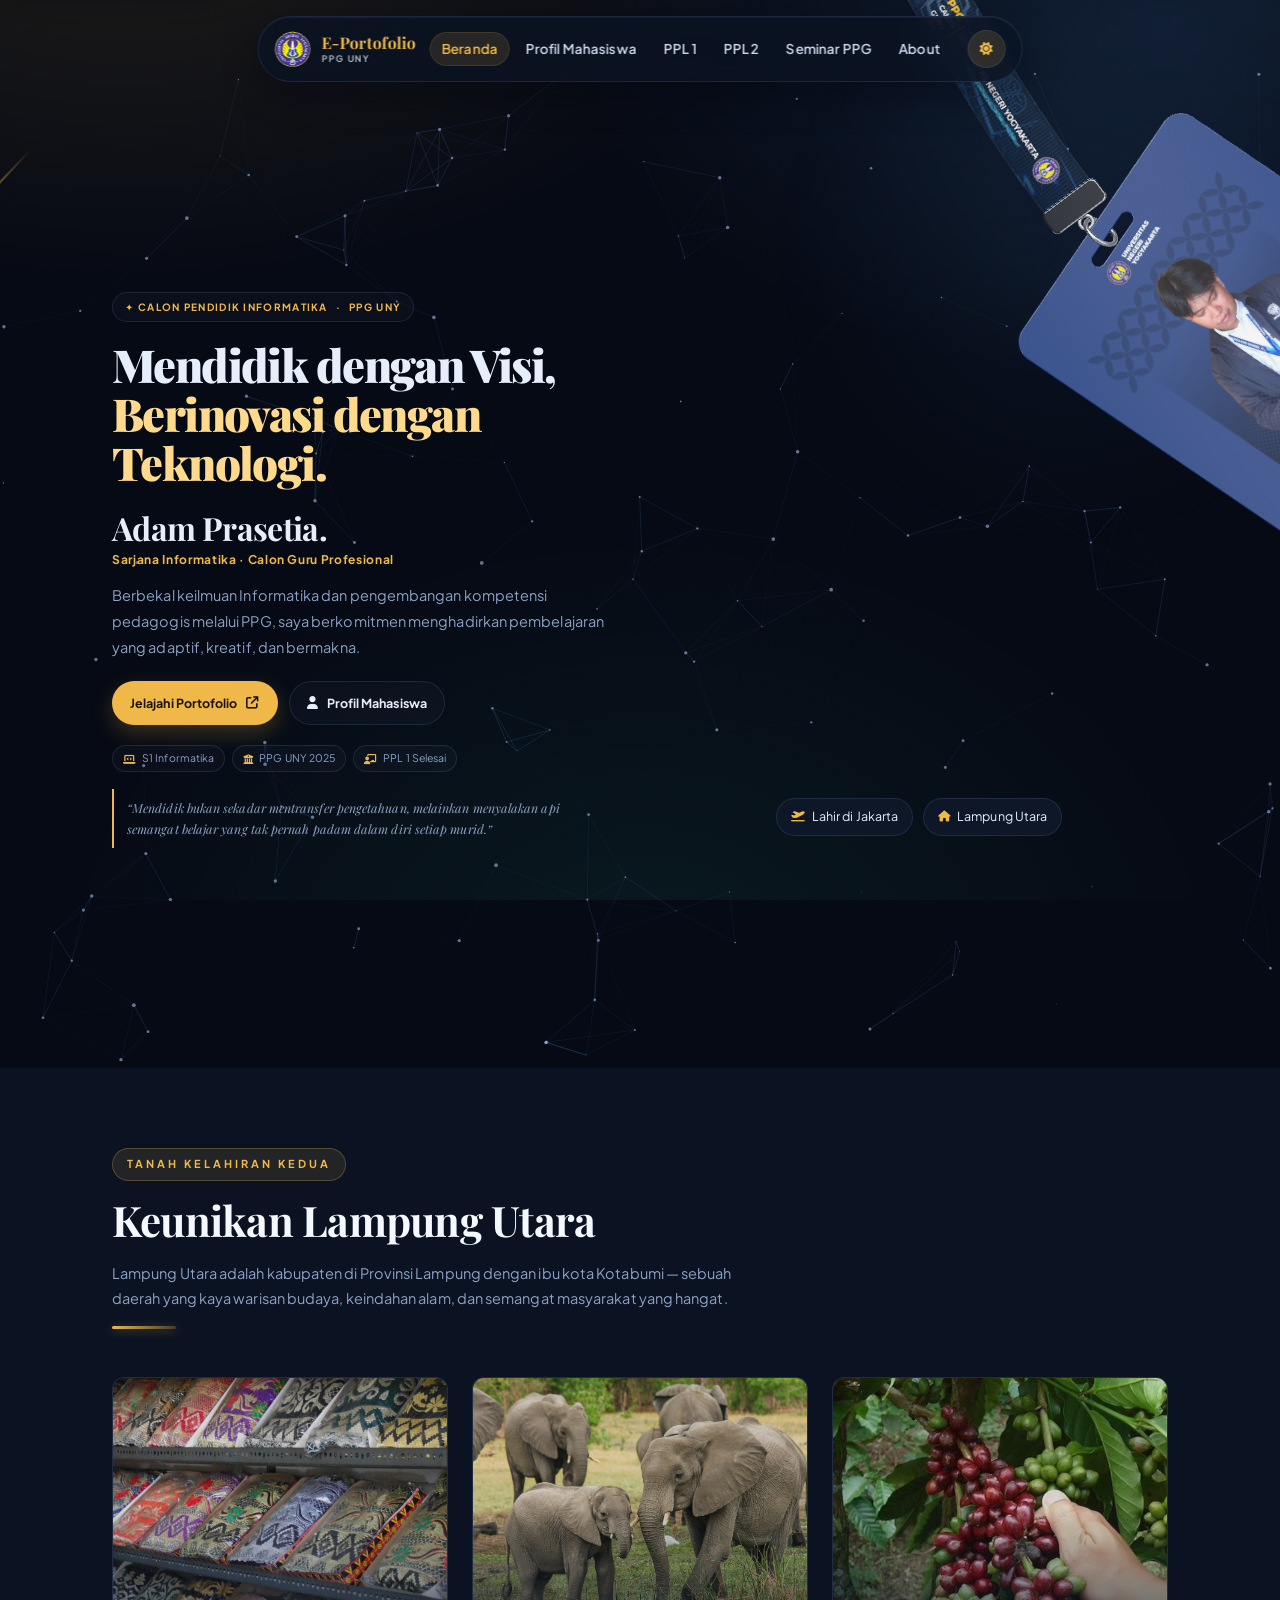
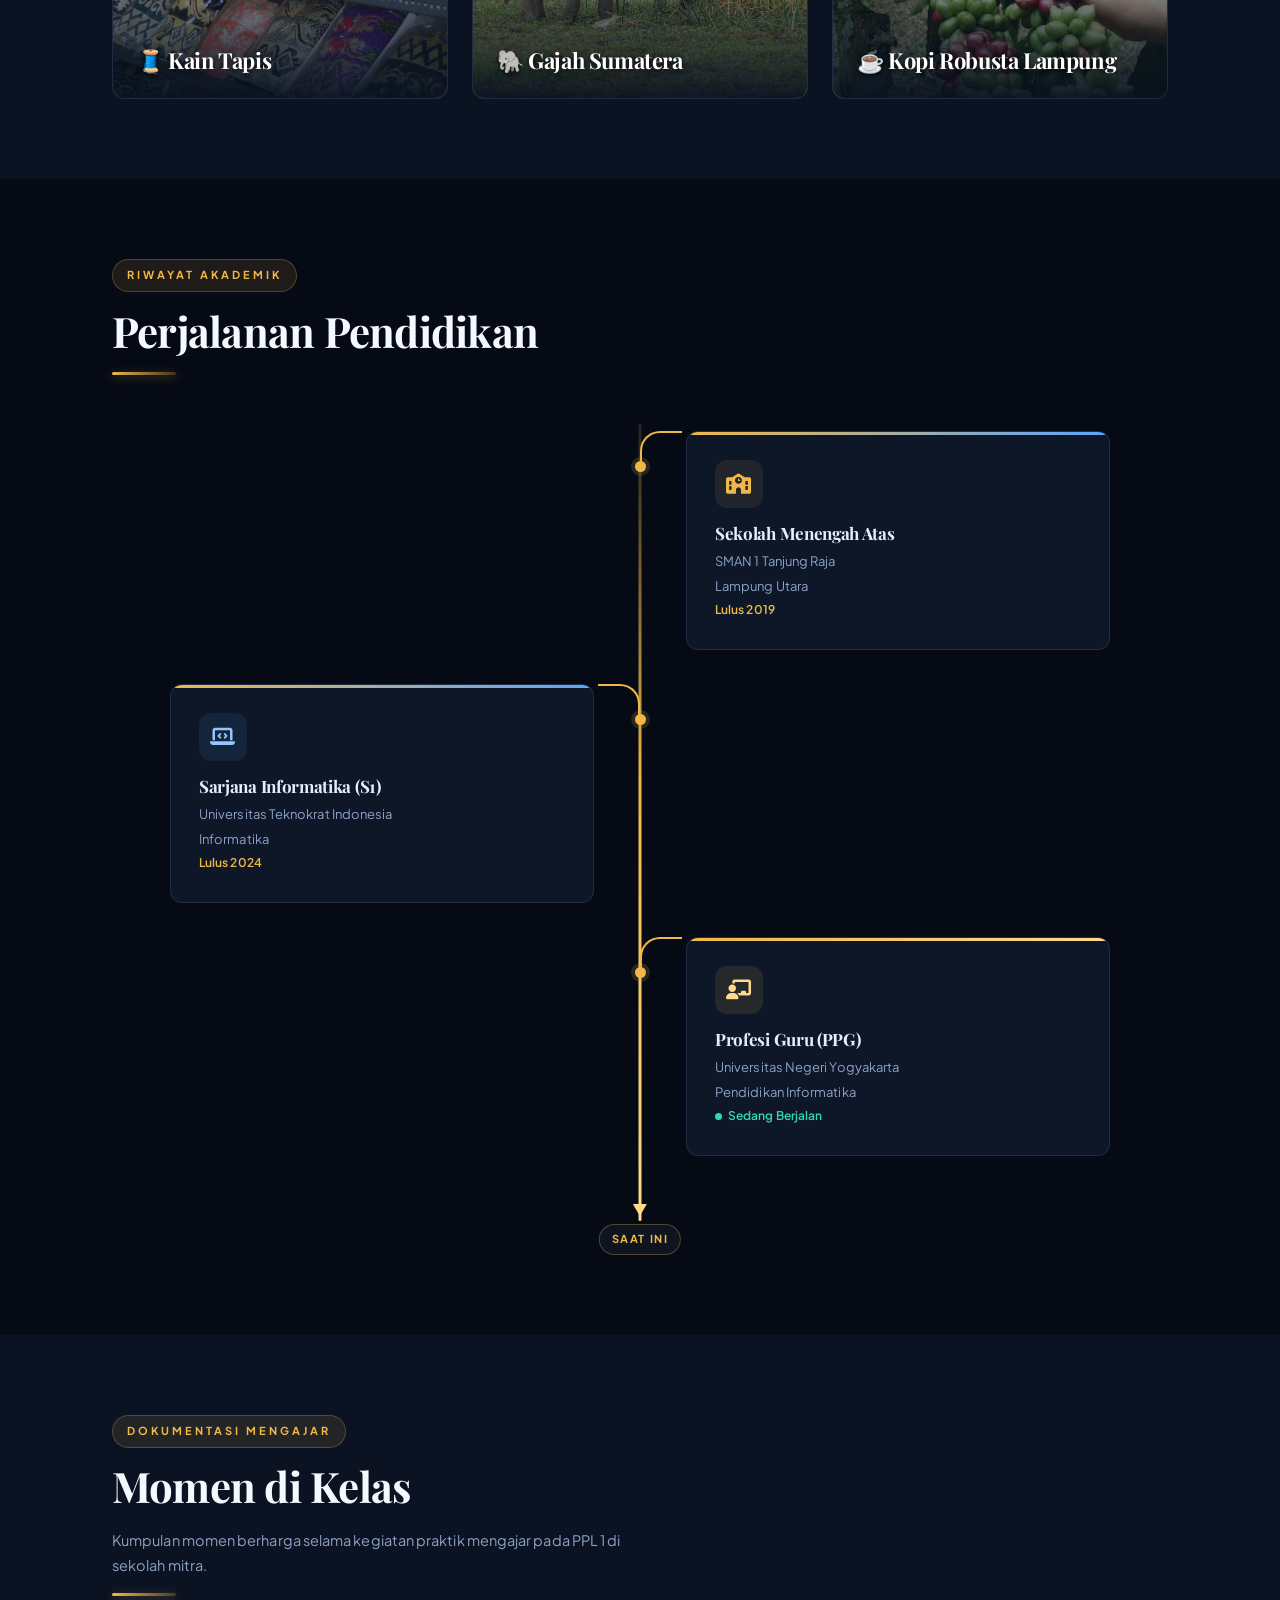
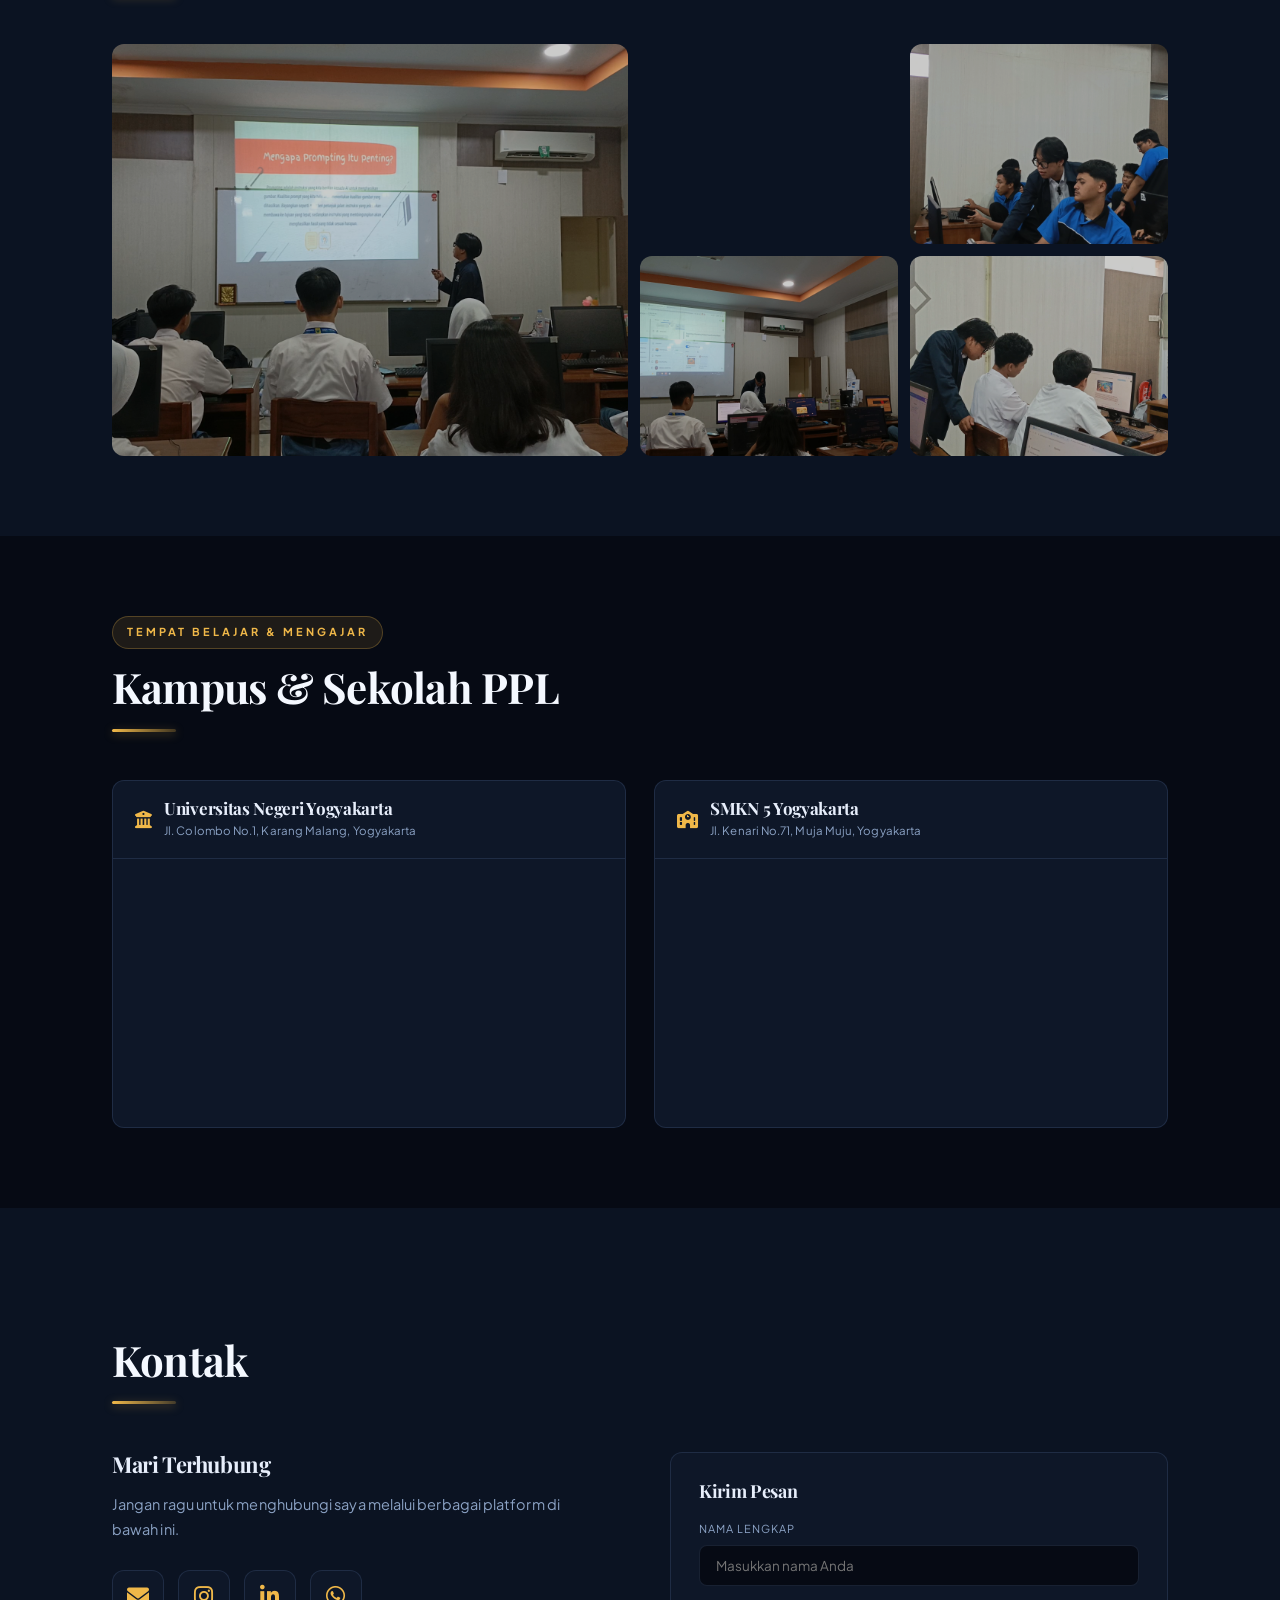
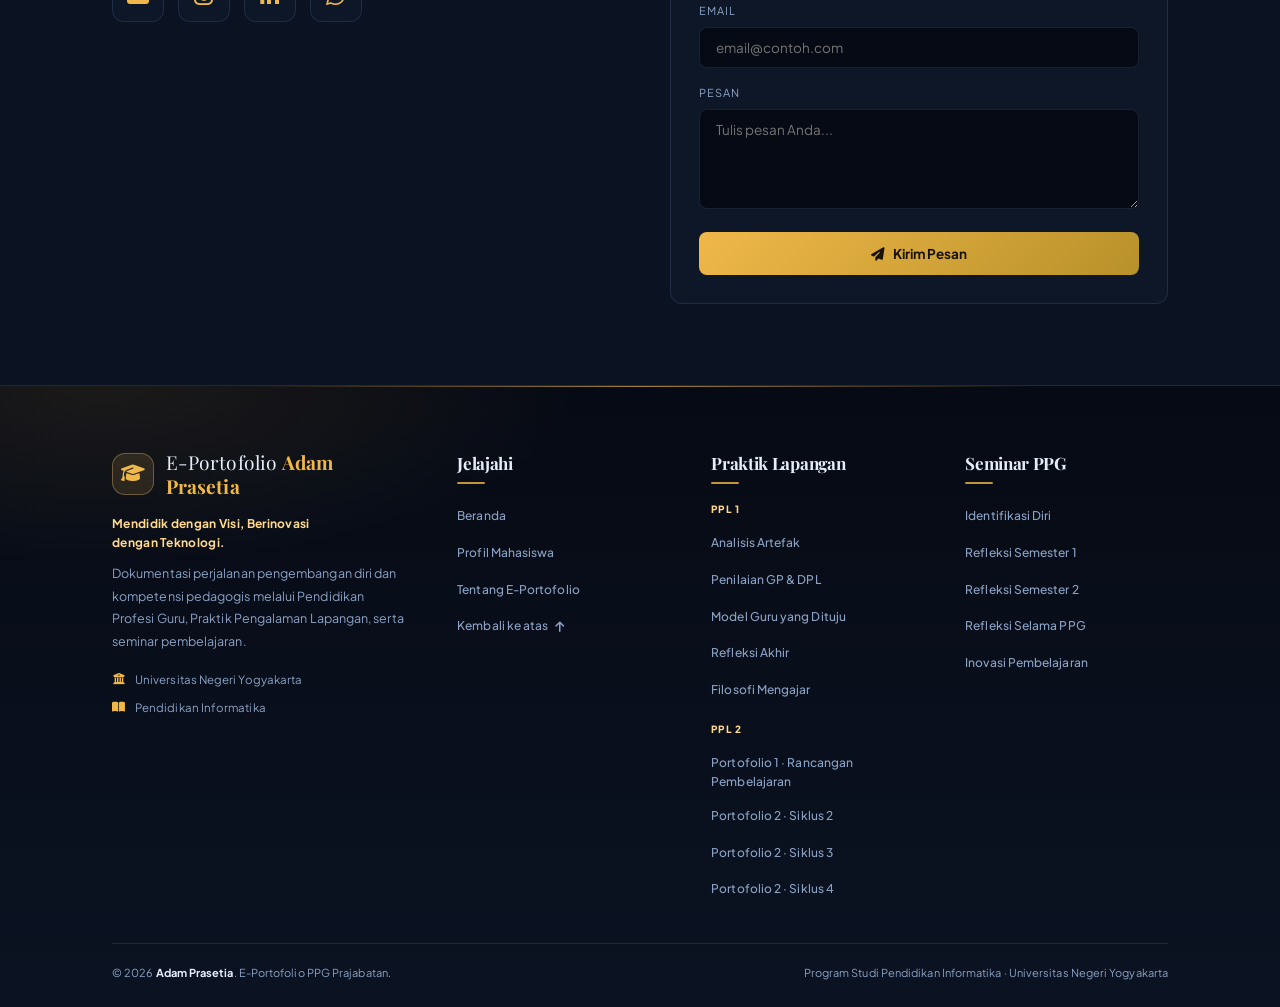
==== commit 4c759dd9: "Update" ====
--- a/index.html
+++ b/index.html
@@ -1433,64 +1433,65 @@
   </section>
 </section>
 <section class="ppl2-cycle-analysis-panel" id="ppl2-cycle-2-panel-material" role="tabpanel" aria-labelledby="ppl2-cycle-2-tab-material" data-ppl2-cycle-panel="material" hidden>
-  <header class="ppl2-cycle-panel-heading"><span class="ppl2-cycle-panel-icon"><i class="fas fa-file-pdf" aria-hidden="true"></i></span><div><span class="ppl2-cycle-panel-kicker">ANALISIS 02 · SIKLUS 2</span><h2>Analisis Materi Pembelajaran — Siklus 2</h2><p>Dokumen materi ajar yang disusun dan digunakan dalam praktik mengajar mandiri pada siklus ini.</p></div></header>
-  <section class="ppl2-preview-card" data-pdf-src="" data-pdf-title="Materi Pembelajaran Siklus 2" aria-label="Pratinjau materi pembelajaran siklus 2">
+  <header class="ppl2-cycle-panel-heading"><span class="ppl2-cycle-panel-icon"><i class="fas fa-file-pdf" aria-hidden="true"></i></span><div><span class="ppl2-cycle-panel-kicker">ANALISIS 02 · SIKLUS 2</span><h2>Materi dan Analisis Pembelajaran — Siklus 2</h2><p>Materi flowchart dan pseudocode yang disusun sebagai jembatan dari algoritma berbentuk narasi menuju representasi diagram dan instruksi tertulis.</p></div></header>
+  <section class="ppl2-preview-card" data-pdf-src="documents/ppl2/eportfolio2/siklus-2/materi-pembelajaran.pdf" data-pdf-title="Materi Pembelajaran Siklus 2 — Flowchart dan Pseudocode" aria-label="Pratinjau Materi Pembelajaran Siklus 2 — Flowchart dan Pseudocode">
   <div class="ppl2-card-heading"><span>PRATINJAU DOKUMEN · SIKLUS 2</span><i class="far fa-file-pdf" aria-hidden="true"></i></div>
-  <div class="ppl2-empty-preview"><span class="ppl2-file-icon"><i class="far fa-file-pdf" aria-hidden="true"></i></span><strong>Materi Pembelajaran</strong><p>Tambahkan PDF materi pembelajaran yang digunakan pada siklus ini. Bagian ini disediakan untuk pratinjau materi ajar.</p><span class="ppl2-status"><i class="fas fa-folder-open" aria-hidden="true"></i> Dokumen materi pembelajaran belum ditambahkan</span></div>
-  <div class="ppl2-preview-foot"><span>MATERIAL · SIKLUS 2</span><strong>PDF</strong></div>
-</section>
-
-  <section class="ppl2-rpp-analysis ppl2-cycle-analysis-block is-pending" aria-labelledby="ppl2-c2-material-analysis-title" style="margin-top: 18px">
-          <header class="ppl2-rpp-analysis-heading">
-            <span class="ppl2-rpp-analysis-kicker"><i class="fas fa-book-open" aria-hidden="true"></i> ANALISIS REFLEKTIF · E-PORTFOLIO 2 · SIKLUS 2</span>
-            <h3 id="ppl2-c2-material-analysis-title">Telaah Materi Pembelajaran — Siklus 2</h3>
-            <p>Bagian ini disiapkan dengan enam aspek telaah yang sama seperti pada analisis Siklus 2. Isi analisis ditambahkan setelah dokumen materi Siklus 2 dihubungkan pada panel pratinjau di atas.</p>
-          </header>
-          <ol class="ppl2-rpp-analysis-list">
-            <li class="ppl2-rpp-analysis-item">
-              <span class="ppl2-rpp-index">01</span>
-              <div class="ppl2-rpp-analysis-copy">
-                <div class="ppl2-rpp-block-top"><h4>Memeriksa kesesuaian materi dengan tujuan pembelajaran</h4><span class="ppl2-rpp-page">Menunggu dokumen</span></div>
-                <p style="color: var(--muted); font-size: 11px">Analisis aspek ini akan ditulis setelah dokumen materi Siklus 2 ditambahkan.</p>
-              </div>
-            </li>
-            <li class="ppl2-rpp-analysis-item">
-              <span class="ppl2-rpp-index">02</span>
-              <div class="ppl2-rpp-analysis-copy">
-                <div class="ppl2-rpp-block-top"><h4>Menelaah ketepatan dan kedalaman konsep</h4><span class="ppl2-rpp-page">Menunggu dokumen</span></div>
-                <p style="color: var(--muted); font-size: 11px">Analisis aspek ini akan ditulis setelah dokumen materi Siklus 2 ditambahkan.</p>
-              </div>
-            </li>
-            <li class="ppl2-rpp-analysis-item">
-              <span class="ppl2-rpp-index">03</span>
-              <div class="ppl2-rpp-analysis-copy">
-                <div class="ppl2-rpp-block-top"><h4>Menilai keterkaitan dengan konteks dan keseharian murid</h4><span class="ppl2-rpp-page">Menunggu dokumen</span></div>
-                <p style="color: var(--muted); font-size: 11px">Analisis aspek ini akan ditulis setelah dokumen materi Siklus 2 ditambahkan.</p>
-              </div>
-            </li>
-            <li class="ppl2-rpp-analysis-item">
-              <span class="ppl2-rpp-index">04</span>
-              <div class="ppl2-rpp-analysis-copy">
-                <div class="ppl2-rpp-block-top"><h4>Menelaah urutan sajian dan keterbacaan</h4><span class="ppl2-rpp-page">Menunggu dokumen</span></div>
-                <p style="color: var(--muted); font-size: 11px">Analisis aspek ini akan ditulis setelah dokumen materi Siklus 2 ditambahkan.</p>
-              </div>
-            </li>
-            <li class="ppl2-rpp-analysis-item">
-              <span class="ppl2-rpp-index">05</span>
-              <div class="ppl2-rpp-analysis-copy">
-                <div class="ppl2-rpp-block-top"><h4>Menilai dukungan latihan dan aktivitas</h4><span class="ppl2-rpp-page">Menunggu dokumen</span></div>
-                <p style="color: var(--muted); font-size: 11px">Analisis aspek ini akan ditulis setelah dokumen materi Siklus 2 ditambahkan.</p>
-              </div>
-            </li>
-            <li class="ppl2-rpp-analysis-item">
-              <span class="ppl2-rpp-index">06</span>
-              <div class="ppl2-rpp-analysis-copy">
-                <div class="ppl2-rpp-block-top"><h4>Menyusun rencana perbaikan materi</h4><span class="ppl2-rpp-page">Menunggu dokumen</span></div>
-                <p style="color: var(--muted); font-size: 11px">Analisis aspek ini akan ditulis setelah dokumen materi Siklus 2 ditambahkan.</p>
-              </div>
-            </li>
-          </ol>
-  </section>
+  <div class="ppl2-empty-preview"><span class="ppl2-file-icon"><i class="far fa-file-pdf" aria-hidden="true"></i></span><strong>Materi Pembelajaran Siklus 2 — Flowchart dan Pseudocode</strong><p>Materi ajar untuk Informatika kelas X Keramik B, mencakup simbol flowchart, satu percabangan, contoh konversi, latihan, dan refleksi.</p><span class="ppl2-status"><i class="fas fa-check-circle" aria-hidden="true"></i> Dokumen tersedia · PDF siap dipratinjau</span></div>
+  <div class="ppl2-preview-foot"><span>MATERI PEMBELAJARAN · SIKLUS 2</span><strong>PDF</strong></div>
+</section>
+  <div class="ppl2-back-wrap" style="justify-content:flex-start;margin-top:10px"><a class="ppl2-pdf-open" href="documents/ppl2/eportfolio2/siklus-2/materi-pembelajaran.pdf" download><i class="fas fa-download" aria-hidden="true"></i> Unduh materi Siklus 2</a></div>
+  <section class="ppl2-rpp-analysis ppl2-cycle-analysis-block" aria-labelledby="ppl2-c2-material-analysis-title" style="margin-top: 18px">
+  <header class="ppl2-rpp-analysis-heading">
+    <span class="ppl2-rpp-analysis-kicker"><i class="fas fa-book-open" aria-hidden="true"></i> ANALISIS REFLEKTIF · E-PORTFOLIO 2 · SIKLUS 2</span>
+    <h3 id="ppl2-c2-material-analysis-title">Telaah Materi Pembelajaran — Siklus 2</h3>
+    <p>Analisis dilakukan dengan menelaah kesesuaian isi materi terhadap tujuan dan skenario RPP. Penilaian dampaknya terhadap pemahaman peserta didik tetap memerlukan bukti pelaksanaan, hasil kerja, dan asesmen.</p>
+  </header>
+  <div class="ppl2-rpp-meta" aria-label="Identitas dokumen"><div><span>MATA PELAJARAN</span><strong>Informatika</strong></div><div><span>KELAS / FASE</span><strong>X Keramik B / Fase E</strong></div><div><span>FOKUS MATERI</span><strong>Flowchart & pseudocode</strong></div><div><span>ALOKASI</span><strong>4 JP · 180 menit</strong></div></div>
+  <ol class="ppl2-rpp-analysis-list"><li class="ppl2-rpp-analysis-item">
+      <span class="ppl2-rpp-index">01</span>
+      <div class="ppl2-rpp-analysis-copy">
+        <div class="ppl2-rpp-block-top"><h4>Memeriksa keselarasan materi dengan tujuan pembelajaran</h4><span class="ppl2-rpp-page">RPP hlm. 2–3</span></div>
+        <p>Materi disusun untuk menjembatani pemahaman algoritma dalam bentuk narasi menuju dua representasi yang lebih terstruktur, yaitu flowchart dan pseudocode. Urutannya mengikuti tujuan pembelajaran: memahami manfaat kedua representasi, mengenali simbol dasar, menyusun flowchart sederhana dengan maksimal satu percabangan, lalu menulis pseudocode yang mencerminkan alur yang sama. Dengan urutan ini, peserta didik tidak diminta membuat diagram atau kode semu sebelum memahami fungsi setiap notasi.</p><p>Fokus materi sengaja tidak diperluas menjadi pembelajaran Array dan Stack. Walaupun judul Topik Pembelajaran pada RPP Siklus 2 masih menyebut struktur data, tujuan, skenario, dan asesmen dalam RPP justru berfokus pada flowchart dan pseudocode. Materi ini mengikuti tujuan dan kegiatan yang benar-benar dirancang dalam RPP.</p>
+        <div class="ppl2-rpp-analysis-takeaway"><strong>Refleksi saya</strong><span>Materi telah diselaraskan dengan tujuan operasional RPP. Judul topik pada RPP perlu diperbaiki agar menyebut flowchart dan pseudocode, bukan Array dan Stack.</span></div>
+      </div>
+    </li><li class="ppl2-rpp-analysis-item">
+      <span class="ppl2-rpp-index">02</span>
+      <div class="ppl2-rpp-analysis-copy">
+        <div class="ppl2-rpp-block-top"><h4>Menilai ketepatan konsep dan cakupan notasi</h4><span class="ppl2-rpp-page">RPP hlm. 2, 5–6</span></div>
+        <p>Pembahasan mengenalkan lima unsur utama flowchart: terminator, proses, input/output, decision, dan garis alur. Setiap unsur diberi fungsi dan contoh penggunaan. Pseudocode dikenalkan melalui kata kunci MULAI, INPUT, JIKA–MAKA, TAMPILKAN, dan SELESAI. Contoh tersebut cukup untuk latihan dengan satu titik keputusan, sehingga beban notasi tetap sesuai dengan tingkat pengenalan awal peserta didik.</p><p>Batas maksimal satu percabangan dipertahankan di bagian contoh dan checklist karya. Pembatasan ini penting agar peserta didik berlatih menyusun satu kondisi secara lengkap sebelum beralih ke kasus yang lebih kompleks. Materi juga menekankan bahwa setiap cabang YA/TIDAK harus memiliki tindakan yang jelas.</p>
+        <div class="ppl2-rpp-analysis-takeaway"><strong>Refleksi saya</strong><span>Cakupan materi sudah proporsional untuk satu pertemuan 4 JP. Pengembangan ke lebih dari satu keputusan sebaiknya ditempatkan pada kegiatan pengayaan.</span></div>
+      </div>
+    </li><li class="ppl2-rpp-analysis-item">
+      <span class="ppl2-rpp-index">03</span>
+      <div class="ppl2-rpp-analysis-copy">
+        <div class="ppl2-rpp-block-top"><h4>Menguji kesinambungan contoh dan konteks masalah</h4><span class="ppl2-rpp-page">RPP hlm. 4–6</span></div>
+        <p>Contoh membawa payung digunakan untuk memperlihatkan hubungan antara narasi, flowchart, dan pseudocode. Contoh ini mudah dibayangkan dan mempunyai satu keputusan yang jelas. Materi juga mengarahkan peserta didik untuk menggunakan kasus sehari-hari yang ditentukan guru saat merancang poster Canva.</p><p>Saya mencatat satu hal yang perlu dijaga ketika materi digunakan: masalah pemantik dalam RPP adalah memilah baju putih atau berwarna sebelum mencuci, sedangkan contoh utuh yang dibedah guru adalah membawa payung. Keduanya sama-sama memiliki percabangan, tetapi konteksnya berubah. Guru perlu menjelaskan bahwa contoh payung merupakan contoh baru dengan struktur logika yang sama, atau menggunakan satu masalah yang sama dari orientasi sampai latihan agar alur belajar lebih kuat.</p>
+        <div class="ppl2-rpp-analysis-takeaway"><strong>Refleksi saya</strong><span>Contoh sehari-hari membantu konkretisasi. Kesinambungan konteks perlu dijelaskan agar perpindahan dari masalah pemantik ke contoh guru tidak terasa mendadak.</span></div>
+      </div>
+    </li><li class="ppl2-rpp-analysis-item">
+      <span class="ppl2-rpp-index">04</span>
+      <div class="ppl2-rpp-analysis-copy">
+        <div class="ppl2-rpp-block-top"><h4>Menelaah dukungan materi terhadap produk poster</h4><span class="ppl2-rpp-page">RPP hlm. 3, 5–7</span></div>
+        <p>Bagian langkah kerja memberi panduan untuk memahami masalah, menentukan data, mengurutkan proses, menemukan kondisi keputusan, menggambar flowchart, menulis pseudocode, dan memeriksa kesetaraan keduanya. Panduan ini langsung mendukung tugas mandiri membuat satu poster Canva ukuran 21 × 29,7 cm. Checklist pada akhir materi mengingatkan peserta didik untuk menjaga kelengkapan simbol, kejelasan cabang, kesesuaian logika, dan keterbacaan desain.</p><p>Format kerja mandiri sesuai kondisi laboratorium yang kurang mendukung kelompok besar. Walaupun demikian, guru tetap dapat memberi umpan balik singkat ketika berkeliling dan membahas beberapa poster secara klasikal sebagaimana direncanakan dalam RPP.</p>
+        <div class="ppl2-rpp-analysis-takeaway"><strong>Refleksi saya</strong><span>Panduan proses dan checklist produk membantu peserta didik bekerja lebih mandiri. Prioritas penilaian tetap ketepatan logika, bukan dekorasi poster.</span></div>
+      </div>
+    </li><li class="ppl2-rpp-analysis-item">
+      <span class="ppl2-rpp-index">05</span>
+      <div class="ppl2-rpp-analysis-copy">
+        <div class="ppl2-rpp-block-top"><h4>Menilai bahasa, visualisasi, dan akses belajar</h4><span class="ppl2-rpp-page">RPP hlm. 1–3, 5–6</span></div>
+        <p>Bahasa materi menggunakan istilah teknis bersama penjelasan sederhana dan contoh sehari-hari. Tabel simbol, diagram alir, blok pseudocode, serta checklist memberi beberapa bentuk representasi untuk mendukung peserta didik yang lebih mudah memahami materi secara visual maupun tekstual. Bagian refleksi sticky note juga memberi ruang untuk mengungkapkan bagian yang sudah dipahami dan yang masih membingungkan.</p><p>Pratinjau PDF dapat dipakai sebagai bahan baca atau penguatan, sedangkan penjelasan guru dan media presentasi tetap menjadi bagian dari proses belajar yang direncanakan.</p>
+        <div class="ppl2-rpp-analysis-takeaway"><strong>Refleksi saya</strong><span>Materi mendukung penjelasan visual dan latihan langsung. Guru tetap perlu memperbesar diagram atau menayangkannya melalui proyektor agar simbol terbaca dari tempat duduk belakang.</span></div>
+      </div>
+    </li><li class="ppl2-rpp-analysis-item">
+      <span class="ppl2-rpp-index">06</span>
+      <div class="ppl2-rpp-analysis-copy">
+        <div class="ppl2-rpp-block-top"><h4>Menetapkan batas bukti dan tindak lanjut</h4><span class="ppl2-rpp-page">RPP hlm. 7–9</span></div>
+        <p>Materi menyediakan latihan dan refleksi, tetapi dokumen materi saja belum membuktikan bahwa peserta didik telah menguasai simbol atau mampu menyetarakan flowchart dengan pseudocode. Bukti ketercapaian harus dibaca bersama hasil pre-test, post-test, lembar observasi, dan poster yang dikumpulkan melalui Google Drive.</p><p>RPP belum merinci nama atau isi tiga studi kasus poster secara eksplisit. Karena itu, materi ini tidak mengklaim bahwa kasus latihan tertentu merupakan daftar resmi RPP; guru perlu melampirkan atau menyampaikan tiga kasus yang benar-benar dibagikan kepada peserta didik.</p>
+        <div class="ppl2-rpp-analysis-takeaway"><strong>Refleksi saya</strong><span>Keberhasilan materi perlu diverifikasi melalui produk dan hasil asesmen. Tiga kasus yang dibagikan pada hari pelaksanaan perlu diarsipkan agar keterlacakan tugas terjaga.</span></div>
+      </div>
+    </li></ol>
+  <div class="ppl2-rpp-analysis-takeaway"><strong>Catatan pengembangan</strong><span>Bahan ajar ini telah menyediakan urutan konsep, contoh, latihan, dan refleksi yang sesuai dengan sasaran Siklus 2. Penyempurnaan berikutnya adalah menyamakan konteks masalah pemantik dan contoh utama, melampirkan tiga kasus yang benar-benar ditugaskan, serta mengumpulkan bukti hasil poster untuk menilai efektivitas materi.</span></div>
+</section>
 </section>
 <section class="ppl2-cycle-analysis-panel" id="ppl2-cycle-2-panel-media" role="tabpanel" aria-labelledby="ppl2-cycle-2-tab-media" data-ppl2-cycle-panel="media" hidden>
   <header class="ppl2-cycle-panel-heading"><span class="ppl2-cycle-panel-icon"><i class="fas fa-file-pdf" aria-hidden="true"></i></span><div><span class="ppl2-cycle-panel-kicker">ANALISIS 03 · SIKLUS 2</span><h2>Analisis Media Pembelajaran — Siklus 2</h2><p>Dokumentasi media atau alat bantu pembelajaran yang digunakan untuk mendukung proses belajar pada siklus ini.</p></div></header>
@@ -1636,64 +1637,65 @@
   </section>
 </section>
 <section class="ppl2-cycle-analysis-panel" id="ppl2-cycle-2-panel-assessment" role="tabpanel" aria-labelledby="ppl2-cycle-2-tab-assessment" data-ppl2-cycle-panel="assessment" hidden>
-  <header class="ppl2-cycle-panel-heading"><span class="ppl2-cycle-panel-icon"><i class="fas fa-file-pdf" aria-hidden="true"></i></span><div><span class="ppl2-cycle-panel-kicker">ANALISIS 05 · SIKLUS 2</span><h2>Analisis Instrumen Penilaian — Siklus 2</h2><p>Instrumen dan perangkat penilaian yang digunakan untuk memeriksa ketercapaian tujuan pembelajaran pada siklus ini.</p></div></header>
-  <section class="ppl2-preview-card" data-pdf-src="" data-pdf-title="Instrumen Penilaian Siklus 2" aria-label="Pratinjau instrumen penilaian siklus 2">
+  <header class="ppl2-cycle-panel-heading"><span class="ppl2-cycle-panel-icon"><i class="fas fa-file-pdf" aria-hidden="true"></i></span><div><span class="ppl2-cycle-panel-kicker">ANALISIS 05 · SIKLUS 2</span><h2>Instrumen Penilaian dan Analisisnya — Siklus 2</h2><p>Perangkat diagnostik, formatif, sumatif, rubrik poster, observasi kemandirian, dan refleksi peserta didik.</p></div></header>
+  <section class="ppl2-preview-card" data-pdf-src="documents/ppl2/eportfolio2/siklus-2/instrumen-penilaian.pdf" data-pdf-title="Instrumen Penilaian Siklus 2 — Flowchart dan Pseudocode" aria-label="Pratinjau Instrumen Penilaian Siklus 2 — Flowchart dan Pseudocode">
   <div class="ppl2-card-heading"><span>PRATINJAU DOKUMEN · SIKLUS 2</span><i class="far fa-file-pdf" aria-hidden="true"></i></div>
-  <div class="ppl2-empty-preview"><span class="ppl2-file-icon"><i class="far fa-file-pdf" aria-hidden="true"></i></span><strong>Instrumen Penilaian</strong><p>Tambahkan PDF instrumen penilaian, rubrik, atau perangkat asesmen yang digunakan pada siklus ini.</p><span class="ppl2-status"><i class="fas fa-folder-open" aria-hidden="true"></i> Dokumen instrumen penilaian belum ditambahkan</span></div>
-  <div class="ppl2-preview-foot"><span>ASSESSMENT · SIKLUS 2</span><strong>PDF</strong></div>
-</section>
-
-  <section class="ppl2-rpp-analysis ppl2-cycle-analysis-block is-pending" aria-labelledby="ppl2-c2-assessment-analysis-title" style="margin-top: 18px">
-          <header class="ppl2-rpp-analysis-heading">
-            <span class="ppl2-rpp-analysis-kicker"><i class="fas fa-tasks" aria-hidden="true"></i> ANALISIS REFLEKTIF · E-PORTFOLIO 2 · SIKLUS 2</span>
-            <h3 id="ppl2-c2-assessment-analysis-title">Telaah Instrumen Penilaian — Siklus 2</h3>
-            <p>Bagian ini disiapkan dengan enam aspek telaah yang sama seperti pada analisis Siklus 2. Isi analisis ditambahkan setelah dokumen instrumen Siklus 2 dihubungkan pada panel pratinjau di atas.</p>
-          </header>
-          <ol class="ppl2-rpp-analysis-list">
-            <li class="ppl2-rpp-analysis-item">
-              <span class="ppl2-rpp-index">01</span>
-              <div class="ppl2-rpp-analysis-copy">
-                <div class="ppl2-rpp-block-top"><h4>Menilai kesesuaian instrumen dengan tujuan pembelajaran</h4><span class="ppl2-rpp-page">Menunggu dokumen</span></div>
-                <p style="color: var(--muted); font-size: 11px">Analisis aspek ini akan ditulis setelah dokumen instrumen Siklus 2 ditambahkan.</p>
-              </div>
-            </li>
-            <li class="ppl2-rpp-analysis-item">
-              <span class="ppl2-rpp-index">02</span>
-              <div class="ppl2-rpp-analysis-copy">
-                <div class="ppl2-rpp-block-top"><h4>Menelaah kejelasan butir, kunci, dan penskoran</h4><span class="ppl2-rpp-page">Menunggu dokumen</span></div>
-                <p style="color: var(--muted); font-size: 11px">Analisis aspek ini akan ditulis setelah dokumen instrumen Siklus 2 ditambahkan.</p>
-              </div>
-            </li>
-            <li class="ppl2-rpp-analysis-item">
-              <span class="ppl2-rpp-index">03</span>
-              <div class="ppl2-rpp-analysis-copy">
-                <div class="ppl2-rpp-block-top"><h4>Menilai dukungan instrumen terhadap diferensiasi</h4><span class="ppl2-rpp-page">Menunggu dokumen</span></div>
-                <p style="color: var(--muted); font-size: 11px">Analisis aspek ini akan ditulis setelah dokumen instrumen Siklus 2 ditambahkan.</p>
-              </div>
-            </li>
-            <li class="ppl2-rpp-analysis-item">
-              <span class="ppl2-rpp-index">04</span>
-              <div class="ppl2-rpp-analysis-copy">
-                <div class="ppl2-rpp-block-top"><h4>Menelaah keterukuran dan penafsiran hasil</h4><span class="ppl2-rpp-page">Menunggu dokumen</span></div>
-                <p style="color: var(--muted); font-size: 11px">Analisis aspek ini akan ditulis setelah dokumen instrumen Siklus 2 ditambahkan.</p>
-              </div>
-            </li>
-            <li class="ppl2-rpp-analysis-item">
-              <span class="ppl2-rpp-index">05</span>
-              <div class="ppl2-rpp-analysis-copy">
-                <div class="ppl2-rpp-block-top"><h4>Menemukan ketidakkonsistenan antardokumen</h4><span class="ppl2-rpp-page">Menunggu dokumen</span></div>
-                <p style="color: var(--muted); font-size: 11px">Analisis aspek ini akan ditulis setelah dokumen instrumen Siklus 2 ditambahkan.</p>
-              </div>
-            </li>
-            <li class="ppl2-rpp-analysis-item">
-              <span class="ppl2-rpp-index">06</span>
-              <div class="ppl2-rpp-analysis-copy">
-                <div class="ppl2-rpp-block-top"><h4>Menyusun rencana perbaikan instrumen</h4><span class="ppl2-rpp-page">Menunggu dokumen</span></div>
-                <p style="color: var(--muted); font-size: 11px">Analisis aspek ini akan ditulis setelah dokumen instrumen Siklus 2 ditambahkan.</p>
-              </div>
-            </li>
-          </ol>
-  </section>
+  <div class="ppl2-empty-preview"><span class="ppl2-file-icon"><i class="far fa-file-pdf" aria-hidden="true"></i></span><strong>Instrumen Penilaian Siklus 2 — Flowchart dan Pseudocode</strong><p>Memuat pre-test, post-test dan kunci, lembar observasi, rubrik poster 1–4, serta refleksi sticky note.</p><span class="ppl2-status"><i class="fas fa-check-circle" aria-hidden="true"></i> Dokumen tersedia · PDF siap dipratinjau</span></div>
+  <div class="ppl2-preview-foot"><span>INSTRUMEN PENILAIAN · SIKLUS 2</span><strong>PDF</strong></div>
+</section>
+  <div class="ppl2-back-wrap" style="justify-content:flex-start;margin-top:10px"><a class="ppl2-pdf-open" href="documents/ppl2/eportfolio2/siklus-2/instrumen-penilaian.pdf" download><i class="fas fa-download" aria-hidden="true"></i> Unduh instrumen Siklus 2</a></div>
+  <section class="ppl2-rpp-analysis ppl2-cycle-analysis-block" aria-labelledby="ppl2-c2-assessment-analysis-title" style="margin-top: 18px">
+  <header class="ppl2-rpp-analysis-heading">
+    <span class="ppl2-rpp-analysis-kicker"><i class="fas fa-tasks" aria-hidden="true"></i> ANALISIS REFLEKTIF · E-PORTFOLIO 2 · SIKLUS 2</span>
+    <h3 id="ppl2-c2-assessment-analysis-title">Telaah Instrumen Penilaian — Siklus 2</h3>
+    <p>Analisis berfokus pada keterwakilan tujuan, kejelasan kriteria, dan kecukupan bukti asesmen. Instrumen ini merupakan perangkat operasional yang disusun dari rencana asesmen dalam RPP.</p>
+  </header>
+  <div class="ppl2-rpp-meta" aria-label="Identitas dokumen"><div><span>BENTUK ASESMEN</span><strong>Tes, observasi, produk</strong></div><div><span>TES</span><strong>Pre-test & post-test</strong></div><div><span>PRODUK</span><strong>Poster Canva 21 × 29,7 cm</strong></div><div><span>RUBRIK</span><strong>4 kriteria · skala 1–4</strong></div></div>
+  <ol class="ppl2-rpp-analysis-list"><li class="ppl2-rpp-analysis-item">
+      <span class="ppl2-rpp-index">01</span>
+      <div class="ppl2-rpp-analysis-copy">
+        <div class="ppl2-rpp-block-top"><h4>Memeriksa kesesuaian asesmen dengan tujuan pembelajaran</h4><span class="ppl2-rpp-page">RPP hlm. 2–3, 7–8</span></div>
+        <p>RPP menetapkan tujuan yang meliputi pemahaman flowchart dan pseudocode, pengenalan simbol, penyusunan flowchart dengan maksimal satu percabangan, penulisan pseudocode, serta ketekunan dan kemandirian. Instrumen ini membagi bukti menjadi pre-test, observasi proses, post-test, dan poster akhir. Dengan pembagian tersebut, pengetahuan awal, proses kerja, produk, dan sikap belajar memperoleh tempat penilaian yang berbeda.</p><p>Post-test terutama memeriksa pemahaman istilah dan fungsi simbol, sedangkan poster memperlihatkan apakah peserta didik dapat menerapkan logika pada kasus yang dipilih. Keduanya saling melengkapi dan tidak sebaiknya saling menggantikan.</p>
+        <div class="ppl2-rpp-analysis-takeaway"><strong>Refleksi saya</strong><span>Instrumen sudah mencakup pemahaman konsep, penerapan dalam poster, dan proses kemandirian sesuai arah asesmen RPP.</span></div>
+      </div>
+    </li><li class="ppl2-rpp-analysis-item">
+      <span class="ppl2-rpp-index">02</span>
+      <div class="ppl2-rpp-analysis-copy">
+        <div class="ppl2-rpp-block-top"><h4>Menilai fungsi diagnostik dan post-test</h4><span class="ppl2-rpp-page">RPP hlm. 7</span></div>
+        <p>Pre-test disusun dengan konteks sehari-hari dan menghindari istilah teknis flowchart maupun pseudocode, sesuai maksud asesmen awal pada RPP. Post-test menggunakan istilah yang dipelajari untuk memeriksa fungsi simbol dan struktur dasar pseudocode. Kunci jawaban dan pedoman skor disertakan agar hasil dapat diperiksa secara konsisten.</p><p>Pre-test dan post-test tidak sepenuhnya setara tingkat kesulitannya karena post-test menggunakan istilah formal. Perbandingan skor tetap dapat memberi indikasi kemajuan, tetapi guru perlu membaca perubahan tersebut bersama hasil poster dan pengamatan proses.</p>
+        <div class="ppl2-rpp-analysis-takeaway"><strong>Refleksi saya</strong><span>Tes awal dan akhir memiliki fungsi yang berbeda tetapi saling melengkapi. Interpretasi peningkatan perlu mempertimbangkan perbedaan bentuk bahasa dan tingkat kesulitan butir.</span></div>
+      </div>
+    </li><li class="ppl2-rpp-analysis-item">
+      <span class="ppl2-rpp-index">03</span>
+      <div class="ppl2-rpp-analysis-copy">
+        <div class="ppl2-rpp-block-top"><h4>Menelaah rubrik produk poster</h4><span class="ppl2-rpp-page">RPP hlm. 7–8</span></div>
+        <p>Rubrik poster memuat empat komponen yang secara eksplisit disebut RPP: ketepatan logika, kesesuaian simbol, kesetaraan flowchart–pseudocode, serta kerapian dan keterbacaan desain. Setiap komponen memiliki deskripsi tingkat 1–4. Deskriptor membedakan kesalahan konsep dari kesalahan presentasi, sehingga guru dapat memberi umpan balik yang lebih spesifik.</p><p>Ketepatan logika dan kesetaraan kedua representasi menjadi kriteria inti. Poster yang tampak menarik belum dapat memperoleh penilaian tinggi bila cabang keputusan tidak sesuai atau diagram berbeda dari pseudocode.</p>
+        <div class="ppl2-rpp-analysis-takeaway"><strong>Refleksi saya</strong><span>Rubrik analitik membuat dasar penilaian produk lebih transparan. Pembobotan antar-kriteria belum ditentukan oleh RPP; untuk sementara setiap kriteria diberi bobot sama dan dapat disesuaikan.</span></div>
+      </div>
+    </li><li class="ppl2-rpp-analysis-item">
+      <span class="ppl2-rpp-index">04</span>
+      <div class="ppl2-rpp-analysis-copy">
+        <div class="ppl2-rpp-block-top"><h4>Menilai observasi formatif dan sikap belajar</h4><span class="ppl2-rpp-page">RPP hlm. 6–7</span></div>
+        <p>Lembar observasi memeriksa penggunaan simbol, struktur pseudocode, kesesuaian alur, serta ketekunan dan kemandirian saat peserta didik mengerjakan poster di Canva. Instrumen menyediakan kolom bukti agar skor tidak hanya berdasarkan kesan umum. Hal ini penting karena RPP meminta guru berkeliling dengan pendekatan jemput bola dan memastikan peserta didik tetap terjangkau bantuan.</p><p>Kemandirian tidak harus dimaknai sebagai tidak boleh meminta bantuan. Indikator yang lebih tepat adalah peserta didik mencoba memahami masalah dan memperbaiki pekerjaannya sendiri, kemudian meminta bantuan secara tepat ketika diperlukan.</p>
+        <div class="ppl2-rpp-analysis-takeaway"><strong>Refleksi saya</strong><span>Observasi perlu dilakukan pada beberapa momen, bukan hanya saat poster selesai. Catatan perilaku konkret akan membuat umpan balik lebih adil dan berguna.</span></div>
+      </div>
+    </li><li class="ppl2-rpp-analysis-item">
+      <span class="ppl2-rpp-index">05</span>
+      <div class="ppl2-rpp-analysis-copy">
+        <div class="ppl2-rpp-block-top"><h4>Memanfaatkan refleksi sticky note</h4><span class="ppl2-rpp-page">RPP hlm. 6–8</span></div>
+        <p>Pertanyaan refleksi menggali bagian yang mudah dipahami, bagian yang masih membingungkan, serta strategi peserta didik ketika menemukan kesalahan. Refleksi ini sejalan dengan kebutuhan belajar yang disebut RPP, yaitu membangun rasa percaya diri dan ketekunan ketika mempelajari notasi baru.</p><p>Jawaban refleksi sebaiknya digunakan untuk merancang penguatan, bukan diberi skor benar atau salah. Catatan guru dapat mengelompokkan kebutuhan, misalnya simbol decision, urutan langkah, atau penulisan kondisi.</p>
+        <div class="ppl2-rpp-analysis-takeaway"><strong>Refleksi saya</strong><span>Refleksi memberi informasi yang tidak selalu tampak dari nilai tes. Gunakan tanggapan peserta didik untuk menentukan contoh ulang dan bentuk pendampingan.</span></div>
+      </div>
+    </li><li class="ppl2-rpp-analysis-item">
+      <span class="ppl2-rpp-index">06</span>
+      <div class="ppl2-rpp-analysis-copy">
+        <div class="ppl2-rpp-block-top"><h4>Mencatat keterbatasan dan rencana perbaikan</h4><span class="ppl2-rpp-page">RPP hlm. 7–9</span></div>
+        <p>RPP tidak menetapkan jumlah butir pre-test/post-test, bobot setiap komponen poster, atau batas ketuntasan numerik. Dokumen instrumen ini mengoperasionalkan soal pilihan ganda dan rubrik skala 1–4 sebagai rancangan awal, bukan mengklaim sebagai ketentuan angka yang telah ditulis dalam RPP. Guru perlu menyelaraskan jumlah soal dengan waktu Quizizz yang tersedia.</p><p>Instrumen juga perlu dilengkapi rekap nilai per peserta didik dan contoh produk dengan anotasi bila sudah ada bukti pelaksanaan. Tanpa data tersebut, analisis baru dapat menilai mutu rancangan instrumen, belum efektivitas asesmen di kelas.</p>
+        <div class="ppl2-rpp-analysis-takeaway"><strong>Refleksi saya</strong><span>Lengkapi perangkat dengan rekap hasil aktual, bobot yang disepakati, dan dokumentasi produk. Tetapkan kriteria ketuntasan sesuai kebijakan sekolah sebelum menafsirkan hasil akhir.</span></div>
+      </div>
+    </li></ol>
+  <div class="ppl2-rpp-analysis-takeaway"><strong>Catatan pengembangan</strong><span>Perangkat telah menyediakan alur asesmen dari pemetaan awal hingga penilaian hasil karya dan refleksi. Sebelum digunakan, guru perlu menetapkan jumlah soal, bobot/kriteria ketuntasan, dan tiga studi kasus yang diberikan; setelah pelaksanaan, rekap skor serta bukti poster perlu ditambahkan agar analisis dapat berpijak pada hasil nyata.</span></div>
+</section>
 </section>
 
 </div>
@@ -1816,64 +1818,65 @@
   </section>
 </section>
 <section class="ppl2-cycle-analysis-panel" id="ppl2-cycle-3-panel-material" role="tabpanel" aria-labelledby="ppl2-cycle-3-tab-material" data-ppl2-cycle-panel="material" hidden>
-  <header class="ppl2-cycle-panel-heading"><span class="ppl2-cycle-panel-icon"><i class="fas fa-file-pdf" aria-hidden="true"></i></span><div><span class="ppl2-cycle-panel-kicker">ANALISIS 02 · SIKLUS 3</span><h2>Analisis Materi Pembelajaran — Siklus 3</h2><p>Dokumen materi ajar yang disusun dan digunakan dalam praktik mengajar mandiri pada siklus ini.</p></div></header>
-  <section class="ppl2-preview-card" data-pdf-src="" data-pdf-title="Materi Pembelajaran Siklus 3" aria-label="Pratinjau materi pembelajaran siklus 3">
+  <header class="ppl2-cycle-panel-heading"><span class="ppl2-cycle-panel-icon"><i class="fas fa-file-pdf" aria-hidden="true"></i></span><div><span class="ppl2-cycle-panel-kicker">ANALISIS 02 · SIKLUS 3</span><h2>Materi dan Analisis Pembelajaran — Siklus 3</h2><p>Materi pseudocode yang mengembangkan pemahaman flowchart menuju pola dasar, percabangan, indentasi, dan konteks struktur data.</p></div></header>
+  <section class="ppl2-preview-card" data-pdf-src="documents/ppl2/eportfolio2/siklus-3/materi-pembelajaran.pdf" data-pdf-title="Materi Pembelajaran Siklus 3 — Pseudocode" aria-label="Pratinjau Materi Pembelajaran Siklus 3 — Pseudocode">
   <div class="ppl2-card-heading"><span>PRATINJAU DOKUMEN · SIKLUS 3</span><i class="far fa-file-pdf" aria-hidden="true"></i></div>
-  <div class="ppl2-empty-preview"><span class="ppl2-file-icon"><i class="far fa-file-pdf" aria-hidden="true"></i></span><strong>Materi Pembelajaran</strong><p>Tambahkan PDF materi pembelajaran yang digunakan pada siklus ini. Bagian ini disediakan untuk pratinjau materi ajar.</p><span class="ppl2-status"><i class="fas fa-folder-open" aria-hidden="true"></i> Dokumen materi pembelajaran belum ditambahkan</span></div>
-  <div class="ppl2-preview-foot"><span>MATERIAL · SIKLUS 3</span><strong>PDF</strong></div>
-</section>
-
-  <section class="ppl2-rpp-analysis ppl2-cycle-analysis-block is-pending" aria-labelledby="ppl2-c3-material-analysis-title" style="margin-top: 18px">
-          <header class="ppl2-rpp-analysis-heading">
-            <span class="ppl2-rpp-analysis-kicker"><i class="fas fa-book-open" aria-hidden="true"></i> ANALISIS REFLEKTIF · E-PORTFOLIO 2 · SIKLUS 3</span>
-            <h3 id="ppl2-c3-material-analysis-title">Telaah Materi Pembelajaran — Siklus 3</h3>
-            <p>Bagian ini disiapkan dengan enam aspek telaah yang sama seperti pada analisis Siklus 2. Isi analisis ditambahkan setelah dokumen materi Siklus 3 dihubungkan pada panel pratinjau di atas.</p>
-          </header>
-          <ol class="ppl2-rpp-analysis-list">
-            <li class="ppl2-rpp-analysis-item">
-              <span class="ppl2-rpp-index">01</span>
-              <div class="ppl2-rpp-analysis-copy">
-                <div class="ppl2-rpp-block-top"><h4>Memeriksa kesesuaian materi dengan tujuan pembelajaran</h4><span class="ppl2-rpp-page">Menunggu dokumen</span></div>
-                <p style="color: var(--muted); font-size: 11px">Analisis aspek ini akan ditulis setelah dokumen materi Siklus 3 ditambahkan.</p>
-              </div>
-            </li>
-            <li class="ppl2-rpp-analysis-item">
-              <span class="ppl2-rpp-index">02</span>
-              <div class="ppl2-rpp-analysis-copy">
-                <div class="ppl2-rpp-block-top"><h4>Menelaah ketepatan dan kedalaman konsep</h4><span class="ppl2-rpp-page">Menunggu dokumen</span></div>
-                <p style="color: var(--muted); font-size: 11px">Analisis aspek ini akan ditulis setelah dokumen materi Siklus 3 ditambahkan.</p>
-              </div>
-            </li>
-            <li class="ppl2-rpp-analysis-item">
-              <span class="ppl2-rpp-index">03</span>
-              <div class="ppl2-rpp-analysis-copy">
-                <div class="ppl2-rpp-block-top"><h4>Menilai keterkaitan dengan konteks dan keseharian murid</h4><span class="ppl2-rpp-page">Menunggu dokumen</span></div>
-                <p style="color: var(--muted); font-size: 11px">Analisis aspek ini akan ditulis setelah dokumen materi Siklus 3 ditambahkan.</p>
-              </div>
-            </li>
-            <li class="ppl2-rpp-analysis-item">
-              <span class="ppl2-rpp-index">04</span>
-              <div class="ppl2-rpp-analysis-copy">
-                <div class="ppl2-rpp-block-top"><h4>Menelaah urutan sajian dan keterbacaan</h4><span class="ppl2-rpp-page">Menunggu dokumen</span></div>
-                <p style="color: var(--muted); font-size: 11px">Analisis aspek ini akan ditulis setelah dokumen materi Siklus 3 ditambahkan.</p>
-              </div>
-            </li>
-            <li class="ppl2-rpp-analysis-item">
-              <span class="ppl2-rpp-index">05</span>
-              <div class="ppl2-rpp-analysis-copy">
-                <div class="ppl2-rpp-block-top"><h4>Menilai dukungan latihan dan aktivitas</h4><span class="ppl2-rpp-page">Menunggu dokumen</span></div>
-                <p style="color: var(--muted); font-size: 11px">Analisis aspek ini akan ditulis setelah dokumen materi Siklus 3 ditambahkan.</p>
-              </div>
-            </li>
-            <li class="ppl2-rpp-analysis-item">
-              <span class="ppl2-rpp-index">06</span>
-              <div class="ppl2-rpp-analysis-copy">
-                <div class="ppl2-rpp-block-top"><h4>Menyusun rencana perbaikan materi</h4><span class="ppl2-rpp-page">Menunggu dokumen</span></div>
-                <p style="color: var(--muted); font-size: 11px">Analisis aspek ini akan ditulis setelah dokumen materi Siklus 3 ditambahkan.</p>
-              </div>
-            </li>
-          </ol>
-  </section>
+  <div class="ppl2-empty-preview"><span class="ppl2-file-icon"><i class="far fa-file-pdf" aria-hidden="true"></i></span><strong>Materi Pembelajaran Siklus 3 — Pseudocode</strong><p>Materi ajar yang mencakup lima kata kunci, percabangan, indentasi, contoh restoran dan Keramik, pengantar struktur data, dan LKPD.</p><span class="ppl2-status"><i class="fas fa-check-circle" aria-hidden="true"></i> Dokumen tersedia · PDF siap dipratinjau</span></div>
+  <div class="ppl2-preview-foot"><span>MATERI PEMBELAJARAN · SIKLUS 3</span><strong>PDF</strong></div>
+</section>
+  <div class="ppl2-back-wrap" style="justify-content:flex-start;margin-top:10px"><a class="ppl2-pdf-open" href="documents/ppl2/eportfolio2/siklus-3/materi-pembelajaran.pdf" download><i class="fas fa-download" aria-hidden="true"></i> Unduh materi Siklus 3</a></div>
+  <section class="ppl2-rpp-analysis ppl2-cycle-analysis-block" aria-labelledby="ppl2-c3-material-analysis-title" style="margin-top: 18px">
+  <header class="ppl2-rpp-analysis-heading">
+    <span class="ppl2-rpp-analysis-kicker"><i class="fas fa-book-open" aria-hidden="true"></i> ANALISIS REFLEKTIF · E-PORTFOLIO 2 · SIKLUS 3</span>
+    <h3 id="ppl2-c3-material-analysis-title">Telaah Materi Pembelajaran — Siklus 3</h3>
+    <p>Analisis dilakukan terhadap kesesuaian isi, urutan pembelajaran, contoh kontekstual, dan dukungan materi terhadap praktik mandiri. Dampak aktual tetap perlu dikonfirmasi melalui hasil kerja dan respons peserta didik.</p>
+  </header>
+  <div class="ppl2-rpp-meta" aria-label="Identitas dokumen"><div><span>MATA PELAJARAN</span><strong>Informatika</strong></div><div><span>KELAS / FASE</span><strong>X Keramik B / Fase E</strong></div><div><span>FOKUS MATERI</span><strong>Pseudocode</strong></div><div><span>PENGANTAR</span><strong>Array · Stack · Queue</strong></div></div>
+  <ol class="ppl2-rpp-analysis-list"><li class="ppl2-rpp-analysis-item">
+      <span class="ppl2-rpp-index">01</span>
+      <div class="ppl2-rpp-analysis-copy">
+        <div class="ppl2-rpp-block-top"><h4>Memastikan materi langsung mengarah pada tujuan Siklus 3</h4><span class="ppl2-rpp-page">RPP hlm. 2–4</span></div>
+        <p>Fokus materi adalah pseudocode: pengertian dan perbedaannya dengan flowchart, pola dasar MULAI–INPUT–PROSES–OUTPUT–SELESAI, percabangan JIKA–MAKA–SELAIN ITU, dan indentasi yang konsisten. Urutan pembahasan dibuat bertahap agar peserta didik yang baru mengenal pseudocode tidak langsung dibebani banyak aturan sekaligus. Bagian pengantar Array, Stack, dan Queue ditempatkan terpisah dari kompetensi inti.</p><p>Urutan ini selaras dengan empat tujuan pembelajaran yang tertulis pada RPP dan berlanjut dari pengenalan flowchart pada Siklus 2. Materi tidak mengulang pembahasan simbol secara panjang, tetapi menggunakan flowchart sebagai titik pembanding sebelum peserta didik berpindah ke bentuk tertulis.</p>
+        <div class="ppl2-rpp-analysis-takeaway"><strong>Refleksi saya</strong><span>Pemetaan materi sudah berpusat pada empat tujuan pseudocode. Struktur data dipertahankan sebagai wawasan awal, bukan kompetensi sumatif pertemuan ini.</span></div>
+      </div>
+    </li><li class="ppl2-rpp-analysis-item">
+      <span class="ppl2-rpp-index">02</span>
+      <div class="ppl2-rpp-analysis-copy">
+        <div class="ppl2-rpp-block-top"><h4>Menelaah urutan konsep dan scaffolding</h4><span class="ppl2-rpp-page">RPP hlm. 3, 5–6</span></div>
+        <p>Penyajian dimulai dari lima kata kunci, berlanjut ke struktur percabangan, lalu indentasi. Setelah peserta didik melihat contoh, mereka memperbaiki pseudocode yang tidak berurutan atau berantakan sebelum mengerjakan LKPD. Pola contoh–latihan terbimbing–tugas mandiri merupakan dukungan yang tepat untuk notasi yang masih baru.</p><p>Latihan memperbaiki indentasi memberi kesempatan peserta didik menemukan kesalahan tanpa langsung diberi jawaban. Strategi Tenang–Baca–Coba ikut menghubungkan latihan teknis dengan pengelolaan diri yang direncanakan pada RPP.</p>
+        <div class="ppl2-rpp-analysis-takeaway"><strong>Refleksi saya</strong><span>Scaffolding konsep dan latihan sudah runtut. Pada pelaksanaan, guru perlu memberi waktu cukup untuk membedah satu contoh baris demi baris sebelum LKPD dimulai.</span></div>
+      </div>
+    </li><li class="ppl2-rpp-analysis-item">
+      <span class="ppl2-rpp-index">03</span>
+      <div class="ppl2-rpp-analysis-copy">
+        <div class="ppl2-rpp-block-top"><h4>Menghubungkan contoh restoran dengan bidang Keramik</h4><span class="ppl2-rpp-page">RPP hlm. 2–4, 5–6</span></div>
+        <p>Kasus restoran “Keramik Rasa” digunakan untuk menjelaskan urutan proses, input data pesanan, perhitungan total, dan pemeriksaan diskon. Setelah itu materi berpindah ke kasus yang dekat dengan konsentrasi Keramik, seperti kondisi kering sebelum pembakaran, pembelian tanah liat, biaya kiln, dan total pesanan mangkuk. Perpindahan konteks ini membantu peserta didik melihat bahwa pseudocode bukan hanya untuk aplikasi restoran, tetapi dapat dipakai menulis SOP dan proses perhitungan di bidang keahliannya.</p><p>Contoh kasus keramik pada materi menyediakan struktur input–proses–kondisi–output. Nilai tarif, harga satuan, atau ambang anggaran tetap perlu ditetapkan sebagai data latihan oleh guru atau peserta didik, karena RPP tidak menetapkan nilai numeriknya.</p>
+        <div class="ppl2-rpp-analysis-takeaway"><strong>Refleksi saya</strong><span>Konteks vokasional memperkuat kebermaknaan materi. Asumsi angka dan data kasus perlu ditulis terang agar penilaian berfokus pada logika, bukan tebakan terhadap data.</span></div>
+      </div>
+    </li><li class="ppl2-rpp-analysis-item">
+      <span class="ppl2-rpp-index">04</span>
+      <div class="ppl2-rpp-analysis-copy">
+        <div class="ppl2-rpp-block-top"><h4>Memeriksa ketepatan kata kunci, kondisi, dan indentasi</h4><span class="ppl2-rpp-page">RPP hlm. 3, 5–7</span></div>
+        <p>Contoh pseudocode menggunakan lima kata kunci secara konsisten dan menempatkan percabangan di dalam bagian proses. Struktur JIKA–MAKA–SELAIN ITU–AKHIR JIKA ditulis lengkap agar kondisi, tindakan ketika benar, tindakan alternatif, dan akhir blok dapat diidentifikasi. Indentasi menggunakan empat spasi secara konsisten, sesuai aturan pada RPP yang memperbolehkan empat spasi atau satu tab.</p><p>Salah satu aspek yang perlu diawasi adalah kejelasan istilah kondisi. Kondisi sebaiknya dapat dinilai benar atau salah dan tidak ambigu, misalnya kondisi_keramik_kering = “YA”, bukan sekadar “keramik baik”. Output juga harus menunjukkan hasil dari keputusan yang diambil.</p>
+        <div class="ppl2-rpp-analysis-takeaway"><strong>Refleksi saya</strong><span>Pseudocode menjadi lebih mudah diperiksa jika kata kunci, blok kondisi, dan indentasi konsisten. Guru perlu meminta peserta didik menjelaskan mengapa kondisi yang dipilih menghasilkan tindakan tertentu.</span></div>
+      </div>
+    </li><li class="ppl2-rpp-analysis-item">
+      <span class="ppl2-rpp-index">05</span>
+      <div class="ppl2-rpp-analysis-copy">
+        <div class="ppl2-rpp-block-top"><h4>Menempatkan pengantar Array, Stack, dan Queue secara proporsional</h4><span class="ppl2-rpp-page">RPP hlm. 1–3</span></div>
+        <p>Materi memberi pengantar singkat tentang Array melalui analogi rak piring bernomor, Stack sebagai tumpukan piring dengan prinsip LIFO, dan Queue sebagai antrean kasir dengan prinsip FIFO. Analogi tersebut sesuai kebutuhan peserta didik untuk menghubungkan konsep abstrak dengan pengalaman sehari-hari.</p><p>RPP menegaskan bahwa pengantar struktur data merupakan bekal untuk pertemuan berikutnya dan tidak perlu dihafalkan atau dinilai hari ini. Karena itu, bagian ini dibuat ringkas dan tidak dijadikan tugas sumatif, agar fokus waktu tetap pada pseudocode dan LKPD.</p>
+        <div class="ppl2-rpp-analysis-takeaway"><strong>Refleksi saya</strong><span>Batas cakupan materi sudah dijaga: struktur data berfungsi sebagai pengayaan konteks. Instrumen penilaian tidak memasukkan skor Array, Stack, atau Queue pada pertemuan ini.</span></div>
+      </div>
+    </li><li class="ppl2-rpp-analysis-item">
+      <span class="ppl2-rpp-index">06</span>
+      <div class="ppl2-rpp-analysis-copy">
+        <div class="ppl2-rpp-block-top"><h4>Menilai keterhubungan materi dengan media dan aktivitas</h4><span class="ppl2-rpp-page">RPP hlm. 3–7</span></div>
+        <p>RPP memanfaatkan media interaktif berbasis web, slide, Quizizz, LKPD digital, komputer masing-masing, dan refleksi digital. PDF materi ini berfungsi sebagai bahan pendamping yang dapat dibaca ulang, sedangkan simulasi interaktif tetap dipakai saat guru menjelaskan contoh dan ketika peserta didik mengeksplorasi struktur data. Dengan demikian, PDF tidak menggantikan media utama yang disebut RPP.</p><p>Terdapat beberapa keterangan RPP yang perlu diselaraskan sebelum dokumen final: bagian kegiatan masih menyebut “Pertemuan ke 1”, penutup menyebut post-test simbol flowchart, sementara tujuan pertemuan berfokus pada pseudocode; pilihan media refleksi juga berganti antara sticky note dan Padlet. Konsistensi ini penting agar materi, pelaksanaan, dan bukti yang dikumpulkan tidak membingungkan.</p>
+        <div class="ppl2-rpp-analysis-takeaway"><strong>Refleksi saya</strong><span>Materi siap menjadi pendamping media interaktif. RPP sebaiknya diperbarui untuk menyamakan label pertemuan, isi post-test, dan media refleksi sebelum diarsipkan sebagai dokumen final.</span></div>
+      </div>
+    </li></ol>
+  <div class="ppl2-rpp-analysis-takeaway"><strong>Catatan pengembangan</strong><span>Materi telah mengikuti progresi dari pengertian hingga latihan pseudocode, dengan contoh restoran dan Keramik yang dekat dengan konteks peserta didik. Penyempurnaan paling penting adalah menyelaraskan RPP pada bagian kegiatan, post-test, dan media refleksi, serta memastikan data/asumsi kasus diberikan secara eksplisit.</span></div>
+</section>
 </section>
 <section class="ppl2-cycle-analysis-panel" id="ppl2-cycle-3-panel-media" role="tabpanel" aria-labelledby="ppl2-cycle-3-tab-media" data-ppl2-cycle-panel="media" hidden>
   <header class="ppl2-cycle-panel-heading"><span class="ppl2-cycle-panel-icon"><i class="fas fa-laptop-code" aria-hidden="true"></i></span><div><span class="ppl2-cycle-panel-kicker">ANALISIS 03 · SIKLUS 3</span><h2>Analisis Media Pembelajaran — Siklus 3</h2><p>Dokumentasi media atau alat bantu pembelajaran yang digunakan untuk mendukung proses belajar pada siklus ini.</p></div></header>
@@ -1960,123 +1963,161 @@
 </section>
 <section class="ppl2-cycle-analysis-panel" id="ppl2-cycle-3-panel-video" role="tabpanel" aria-labelledby="ppl2-cycle-3-tab-video" data-ppl2-cycle-panel="video" hidden>
   <header class="ppl2-cycle-panel-heading"><span class="ppl2-cycle-panel-icon"><i class="fas fa-play-circle" aria-hidden="true"></i></span><div><span class="ppl2-cycle-panel-kicker">ANALISIS 04 · SIKLUS 3</span><h2>Analisis Video Pembelajaran — Siklus 3</h2><p>Video pelaksanaan praktik mengajar mandiri yang berasal dari rancangan pembelajaran terpilih pada siklus ini.</p></div></header>
-  <section class="ppl2-preview-card ppl2-video-preview" data-video-src="" aria-label="Pratinjau video siklus 3">
-  <div class="ppl2-card-heading"><span>BUKTI VIDEO · SIKLUS 3</span><i class="fas fa-play-circle" aria-hidden="true"></i></div>
-  <div class="ppl2-video-placeholder"><span class="ppl2-file-icon"><i class="fas fa-video" aria-hidden="true"></i></span><strong>Video Pelaksanaan Praktik Mengajar Mandiri</strong><p>Tambahkan tautan video (misalnya YouTube atau Google Drive dengan akses yang sesuai). Video akan tampil pada panel ini.</p><span class="ppl2-status"><i class="fas fa-folder-open" aria-hidden="true"></i> Video pelaksanaan belum ditambahkan</span></div>
-  <div class="ppl2-preview-foot"><span>VIDEO SIKLUS 3</span><strong>MP4 · YOUTUBE</strong></div>
-</section>
-
-  <section class="ppl2-rpp-analysis ppl2-cycle-analysis-block is-pending" aria-labelledby="ppl2-c3-video-analysis-title" style="margin-top: 18px">
-          <header class="ppl2-rpp-analysis-heading">
-            <span class="ppl2-rpp-analysis-kicker"><i class="fas fa-play-circle" aria-hidden="true"></i> ANALISIS REFLEKTIF · E-PORTFOLIO 2 · SIKLUS 3</span>
-            <h3 id="ppl2-c3-video-analysis-title">Telaah Video Pembelajaran — Siklus 3</h3>
-            <p>Bagian ini disiapkan dengan enam aspek telaah yang sama seperti pada analisis Siklus 2. Isi analisis ditambahkan setelah video pelaksanaan Siklus 3 dihubungkan pada panel pratinjau di atas.</p>
-          </header>
-          <ol class="ppl2-rpp-analysis-list">
-            <li class="ppl2-rpp-analysis-item">
-              <span class="ppl2-rpp-index">01</span>
-              <div class="ppl2-rpp-analysis-copy">
-                <div class="ppl2-rpp-block-top"><h4>Memeriksa keterlaksanaan pembelajaran sesuai rancangan</h4><span class="ppl2-rpp-page">Menunggu dokumen</span></div>
-                <p style="color: var(--muted); font-size: 11px">Analisis aspek ini akan ditulis setelah video pelaksanaan Siklus 3 ditambahkan.</p>
-              </div>
-            </li>
-            <li class="ppl2-rpp-analysis-item">
-              <span class="ppl2-rpp-index">02</span>
-              <div class="ppl2-rpp-analysis-copy">
-                <div class="ppl2-rpp-block-top"><h4>Menelaah pengelolaan kelas dan suasana belajar</h4><span class="ppl2-rpp-page">Menunggu dokumen</span></div>
-                <p style="color: var(--muted); font-size: 11px">Analisis aspek ini akan ditulis setelah video pelaksanaan Siklus 3 ditambahkan.</p>
-              </div>
-            </li>
-            <li class="ppl2-rpp-analysis-item">
-              <span class="ppl2-rpp-index">03</span>
-              <div class="ppl2-rpp-analysis-copy">
-                <div class="ppl2-rpp-block-top"><h4>Menilai kualitas penjelasan dan pertanyaan guru</h4><span class="ppl2-rpp-page">Menunggu dokumen</span></div>
-                <p style="color: var(--muted); font-size: 11px">Analisis aspek ini akan ditulis setelah video pelaksanaan Siklus 3 ditambahkan.</p>
-              </div>
-            </li>
-            <li class="ppl2-rpp-analysis-item">
-              <span class="ppl2-rpp-index">04</span>
-              <div class="ppl2-rpp-analysis-copy">
-                <div class="ppl2-rpp-block-top"><h4>Menelaah respons dan keterlibatan murid</h4><span class="ppl2-rpp-page">Menunggu dokumen</span></div>
-                <p style="color: var(--muted); font-size: 11px">Analisis aspek ini akan ditulis setelah video pelaksanaan Siklus 3 ditambahkan.</p>
-              </div>
-            </li>
-            <li class="ppl2-rpp-analysis-item">
-              <span class="ppl2-rpp-index">05</span>
-              <div class="ppl2-rpp-analysis-copy">
-                <div class="ppl2-rpp-block-top"><h4>Menilai pengelolaan waktu dan peralihan kegiatan</h4><span class="ppl2-rpp-page">Menunggu dokumen</span></div>
-                <p style="color: var(--muted); font-size: 11px">Analisis aspek ini akan ditulis setelah video pelaksanaan Siklus 3 ditambahkan.</p>
-              </div>
-            </li>
-            <li class="ppl2-rpp-analysis-item">
-              <span class="ppl2-rpp-index">06</span>
-              <div class="ppl2-rpp-analysis-copy">
-                <div class="ppl2-rpp-block-top"><h4>Menyusun rencana perbaikan berdasarkan penanda waktu</h4><span class="ppl2-rpp-page">Menunggu dokumen</span></div>
-                <p style="color: var(--muted); font-size: 11px">Analisis aspek ini akan ditulis setelah video pelaksanaan Siklus 3 ditambahkan.</p>
-              </div>
-            </li>
-          </ol>
+  <section class="ppl2-preview-card ppl2-video-preview" data-video-src="https://www.youtube.com/embed/9Dconp_DUnE?rel=0" data-video-watch-url="https://youtu.be/9Dconp_DUnE" data-video-title="Video Praktik Mengajar Mandiri Siklus 3" aria-label="Pratinjau video pembelajaran Siklus 3 dari YouTube">
+  <div class="ppl2-card-heading"><span>BUKTI VIDEO · SIKLUS 3</span><i class="fab fa-youtube" aria-hidden="true"></i></div>
+  <div class="ppl2-video-placeholder"><span class="ppl2-file-icon"><i class="fas fa-play-circle" aria-hidden="true"></i></span><strong>Video Praktik Mengajar Mandiri — Siklus 3</strong><p>Rekaman pelaksanaan pembelajaran Siklus 3. Video dapat diputar langsung melalui pratinjau di bawah ini atau dibuka di YouTube.</p><span class="ppl2-status"><i class="fas fa-check-circle" aria-hidden="true"></i> Tautan video YouTube sudah ditambahkan</span></div>
+  <div class="ppl2-preview-foot"><span>VIDEO PEMBELAJARAN · SIKLUS 3</span><strong>YOUTUBE</strong></div>
+</section>
+
+  <section class="ppl2-rpp-analysis ppl2-cycle-analysis-block" aria-labelledby="ppl2-c3-video-analysis-title" style="margin-top: 18px">
+  <header class="ppl2-rpp-analysis-heading">
+    <span class="ppl2-rpp-analysis-kicker"><i class="fas fa-play-circle" aria-hidden="true"></i> ANALISIS REFLEKTIF BERBASIS TRANSKRIP · E-PORTFOLIO 2 · SIKLUS 3</span>
+    <h3 id="ppl2-c3-video-analysis-title">Telaah Video Pembelajaran — Siklus 3</h3>
+    <p>Analisis ini disusun dari transkrip video YouTube yang diberikan, kemudian dibandingkan dengan RPP Siklus 3. Setiap penanda waktu merujuk pada timestamp di transkrip. Karena transkrip tampak dihasilkan secara otomatis dan beberapa istilah teknis terdengar tidak akurat, uraian berfokus pada rangkaian kegiatan dan makna percakapan yang cukup jelas; kutipan kata demi kata perlu dicocokkan kembali dengan audio.</p>
+  </header>
+  <div class="ppl2-rpp-meta" aria-label="Dasar analisis video Siklus 3">
+    <div><span>FOKUS PEMBELAJARAN</span><strong>Pseudocode: pola dasar, percabangan, dan indentasi</strong></div>
+    <div><span>MODEL DALAM RPP</span><strong>Problem Based Learning</strong></div>
+    <div><span>BUKTI VIDEO</span><strong>Transkrip YouTube · 00:01–01:48:23</strong></div>
+    <div><span>KONTEKS TUGAS DALAM VIDEO</span><strong>Membeli barang di Alfamart</strong></div>
+  </div>
+  <ol class="ppl2-rpp-analysis-list">
+    <li class="ppl2-rpp-analysis-item">
+      <span class="ppl2-rpp-index">01</span>
+      <div class="ppl2-rpp-analysis-copy">
+        <div class="ppl2-rpp-block-top"><h4>Menganalisis keterlaksanaan pembelajaran sesuai RPP</h4><span class="ppl2-rpp-page">00:01–23:13 · 01:37:30–01:48:23</span></div>
+        <p>Pembukaan pembelajaran terlihat runtut. Guru memberi salam dan menyapa peserta didik, mengajak berdoa, lalu memeriksa kehadiran pada 00:01–01:40. Pengingat K3 laboratorium disampaikan pada 01:40–02:47, antara lain meminta peserta didik membuang sampah di sekitar meja dan berhati-hati terhadap kabel komputer. Apersepsi dilakukan dengan mengulas simbol flowchart serta fungsi persegi panjang, belah ketupat, jajar genjang, dan garis alir pada 02:47–08:39. Urutan ini sejalan dengan rancangan RPP tentang pengondisian kelas, K3, dan pengaktifan pengetahuan awal.</p>
+        <p>Materi inti yang tampak dalam transkrip berfokus pada pengertian pseudocode, perbedaannya dengan flowchart, manfaat, kata kunci MULAI–INPUT–PROSES–OUTPUT–SELESAI, percabangan JIKA–MAKA–SELAIN ITU, dan indentasi (09:18–19:50). Peserta didik kemudian diarahkan membuka komputer/Canva dan menambahkan halaman untuk tugas baru (20:36–23:13). Pada 37:49–44:35 guru memberi contoh langkah pseudocode untuk kasus membeli barang di Alfamart; pada 01:37:30 peserta didik diminta menyimpan hasil sebagai PDF.</p>
+        <p>Terdapat keselarasan pada kegiatan pembukaan, K3, apersepsi, penjelasan konsep, latihan berbantuan komputer, dan pendampingan. Namun, konteks tugas pada video berbeda dari RPP: RPP merancang studi kasus “Membeli Makanan di Restoran/Keramik Rasa” sebagai orientasi serta tiga pilihan kasus bidang Keramik untuk LKPD (bahan tanah liat, biaya pembakaran kiln, atau total pesanan mangkuk), sedangkan tugas yang diarahkan dalam video adalah membeli barang di Alfamart. Perbedaan ini perlu dijelaskan sebagai adaptasi pelaksanaan atau diselaraskan dalam dokumen RPP.</p>
+        <p>RPP juga merencanakan pre-test dan post-test melalui Quizizz, pengantar singkat Array–Stack–Queue dengan prinsip LIFO/FIFO, refleksi melalui Padlet, dan pengumpulan hasil ke Google Drive. Hal-hal tersebut tidak tampak secara jelas dalam transkrip yang diberikan. Ini tidak otomatis berarti kegiatan tidak dilakukan; bagian tersebut mungkin tidak tercakup dalam transkrip atau rekaman.</p>
+        <div class="ppl2-rpp-analysis-takeaway"><strong>Refleksi saya</strong><span>Pelaksanaan sudah menunjukkan alur dari apersepsi menuju penjelasan dan praktik. Saya perlu menjaga konsistensi antara kasus yang tertulis pada RPP dan kasus yang benar-benar diberikan. Jika konteks Alfamart dipilih karena lebih mudah dipahami, perubahan tersebut perlu dicatat dan tujuan serta rubrik tetap dipastikan mengukur pola dasar, percabangan, indentasi, dan logika pseudocode.</span></div>
+      </div>
+    </li>
+    <li class="ppl2-rpp-analysis-item">
+      <span class="ppl2-rpp-index">02</span>
+      <div class="ppl2-rpp-analysis-copy">
+        <div class="ppl2-rpp-block-top"><h4>Menelaah pengelolaan kelas dan suasana belajar</h4><span class="ppl2-rpp-page">00:34–02:47 · 22:47–01:27:38</span></div>
+        <p>Pengelolaan awal kelas terlihat melalui presensi, pengingat kebersihan area kerja, dan perhatian pada keamanan kabel komputer (00:34–02:47). Hal ini menunjukkan bahwa aspek K3 tidak hanya tertulis pada RPP, tetapi juga disampaikan sebagai pengingat sebelum kegiatan inti. Guru kemudian mengarahkan peserta didik membuka perangkat dan file Canva masing-masing (20:36–23:13), sesuai dengan lingkungan belajar laboratorium komputer.</p>
+        <p>Selama pengerjaan, peserta didik mengajukan beragam pertanyaan teknis dan konseptual. Beberapa mengalami kesulitan menambahkan halaman, menemukan teks, mengelola gambar atau warna, dan mempertahankan pekerjaan sebelumnya (24:18–38:54). Guru merespons dengan menunjukkan langkah pada layar atau memberi arahan satu per satu, misalnya ketika peserta didik kehilangan hasil pekerjaan atau bingung menambahkan halaman baru (27:34–29:29). Guru juga beberapa kali membuka kesempatan bertanya dan menyatakan peserta didik boleh meminta bantuan (sekitar 37:49–40:35). Ini menjadi kekuatan dalam pendampingan individual.</p>
+        <p>Di sisi lain, banyaknya pertanyaan teknis memperlihatkan bahwa kesiapan penggunaan template dan instruksi Canva belum sepenuhnya merata. Pada 58:39 pembelajaran sempat berhenti untuk kegiatan Indonesia Raya. Pada 01:27:38 guru memeriksa peserta didik yang belum selesai dan memberi tambahan waktu sekitar 10 menit. Transkrip menunjukkan suasana kelas yang dinamis—ada percakapan, tawa, dan interupsi—sehingga pengingat fokus tetap diperlukan. Bukti fisik tentang guru berkeliling ke seluruh baris tidak dapat dipastikan dari transkrip teks saja, walaupun bantuan individual terdengar berulang kali.</p>
+        <div class="ppl2-rpp-analysis-takeaway"><strong>Refleksi saya</strong><span>Saya perlu menyiapkan file awal dan templat Canva sebelum kelas, memastikan semua peserta didik dapat membuka dokumen yang sama, serta menampilkan panduan teknis singkat di proyektor. Saat peserta didik mengalami kesulitan, saya perlu mempertahankan respons yang tenang, spesifik, dan tidak mempermalukan agar kelas tetap aman untuk mencoba dan bertanya.</span></div>
+      </div>
+    </li>
+    <li class="ppl2-rpp-analysis-item">
+      <span class="ppl2-rpp-index">03</span>
+      <div class="ppl2-rpp-analysis-copy">
+        <div class="ppl2-rpp-block-top"><h4>Menilai kualitas penjelasan dan pertanyaan guru</h4><span class="ppl2-rpp-page">02:47–08:39 · 09:18–19:50 · 42:07–56:35</span></div>
+        <p>Guru memulai dengan pertanyaan pemanggil ingatan tentang simbol flowchart dan fungsinya (02:47–04:44). Setelah itu, guru mengembangkan contoh membeli makanan di restoran untuk menelusuri urutan mulai, input, proses, keputusan, pembayaran, dan output (05:19–08:39). Cara ini membantu menghubungkan materi sebelumnya dengan materi baru melalui situasi yang dekat dengan kehidupan peserta didik.</p>
+        <p>Penjelasan pseudocode disampaikan dengan bahasa sederhana: pseudocode dijelaskan sebagai kode semu yang menyerupai kode program, tetapi ditulis dengan bahasa manusia agar mudah dibaca (09:18–11:12). Guru kemudian menjelaskan manfaatnya sebagai jembatan dari ide menuju langkah kerja, alat komunikasi yang tidak bergantung pada bahasa pemrograman, dan cara menata urutan sebelum membuat program (11:12–15:24). Perbandingan dengan flowchart dilakukan dengan menyoroti kesamaan pola mulai, input, proses, kondisi, dan selesai, tetapi perbedaan representasinya berupa teks dibanding simbol (15:24–18:28).</p>
+        <p>Contoh “jika cuaca hujan maka bawa payung, selain itu tidak perlu membawa payung” digunakan untuk menunjukkan kondisi dan konsekuensinya (18:00–19:05). Guru juga menjelaskan kata kunci pseudocode dan indentasi: baris kondisi berada satu tingkat masuk, sedangkan instruksi di dalam kondisi dibuat lebih menjorok (19:05–19:50). Penjelasan ini menjadi bagian yang kuat karena konsep abstrak diperlihatkan lewat contoh sederhana dan aturan visual.</p>
+        <p>Ketika peserta didik mulai mengerjakan kasus Alfamart, masih terlihat kebingungan tentang perbedaan pseudocode dengan flowchart dan tentang cara menentukan input, proses, serta output (39:59–42:53). Guru mengulang contoh: input uang/barang, proses memilih barang dan mengecek uang, kondisi uang cukup atau tidak, kemudian pembayaran dan barang sebagai keluaran (42:53–44:35; 50:59–54:20). Pengulangan ini menunjukkan usaha melakukan scaffolding, tetapi sekaligus menjadi tanda bahwa instruksi awal atau contoh utuh belum cukup dipahami oleh sebagian peserta didik. Pada bagian berikutnya muncul contoh kondisi lain, seperti status member dan diskon (01:01:49–01:02:28), sehingga satu contoh kasus yang konsisten akan membantu mengurangi beban pemahaman.</p>
+        <div class="ppl2-rpp-analysis-takeaway"><strong>Refleksi saya</strong><span>Saya perlu mempertahankan pertanyaan pemantik dan contoh sehari-hari, lalu menutup penjelasan dengan satu contoh pseudocode lengkap yang dibedah dari MULAI sampai SELESAI. Saya juga perlu menegaskan bahwa pseudocode ditulis sebagai baris teks, bukan menggambar ulang kotak flowchart, serta menunjukkan secara eksplisit letak INPUT, PROSES, OUTPUT, JIKA, dan AKHIR JIKA.</span></div>
+      </div>
+    </li>
+    <li class="ppl2-rpp-analysis-item">
+      <span class="ppl2-rpp-index">04</span>
+      <div class="ppl2-rpp-analysis-copy">
+        <div class="ppl2-rpp-block-top"><h4>Menganalisis respons dan keterlibatan peserta didik</h4><span class="ppl2-rpp-page">03:17–08:39 · 39:59–01:27:38</span></div>
+        <p>Respons lisan peserta didik terlihat sejak apersepsi. Mereka dapat menyebutkan beberapa simbol flowchart dan fungsi dasarnya, seperti persegi panjang untuk proses, garis alir untuk menghubungkan simbol, belah ketupat untuk kondisi, dan jajar genjang untuk input (03:17–04:44; 06:01–07:50). Dalam contoh restoran, peserta didik ikut mengusulkan urutan memesan, membayar, menunggu, dan menerima makanan (06:01–08:39). Ini menunjukkan pengetahuan awal dapat diaktifkan melalui tanya jawab kontekstual.</p>
+        <p>Ketika bekerja mandiri di Canva, keterlibatan tampak melalui pertanyaan tentang instruksi, pengaturan halaman, teks, gambar, dan logika tugas. Ada peserta didik yang mengidentifikasi uang sebagai input, memilih barang sebagai proses, serta mengusulkan kondisi “uang cukup” untuk menentukan apakah pembayaran dapat dilakukan (42:53–44:35; 50:59–56:35). Contoh lain tentang member dan diskon muncul dalam pembahasan (01:01:49–01:02:28). Guru juga meminta peserta didik menyederhanakan pseudocode agar mereka mampu menjelaskan kembali hasilnya, bukan sekadar menyalin teks panjang (sekitar 48:50–01:02:28).</p>
+        <p>Namun, keterlibatan belum selalu berarti pemahaman telah mantap. Beberapa peserta didik masih menyatakan bingung atau belum dapat menjelaskan pekerjaannya, dan guru perlu memberi contoh berulang kali (39:59–44:35; 01:01:49–01:05:04). Pada 01:27:38 guru menyebut masih ada sekitar lima hingga tujuh peserta didik yang belum selesai dan memberi tambahan waktu. Di sekitar 01:37:30 kelas menyatakan pekerjaan telah selesai, tetapi setelah itu masih ada pertanyaan tentang penamaan, penyimpanan PDF, dan pengiriman file (01:37:30–01:48:23). Transkrip tidak memperlihatkan isi akhir semua poster, sehingga ketepatan produk setiap peserta didik belum dapat dinilai hanya dari sumber ini.</p>
+        <div class="ppl2-rpp-analysis-takeaway"><strong>Refleksi saya</strong><span>Saya perlu membedakan peserta didik yang sudah mampu menyusun dan menjelaskan logika dari peserta didik yang baru mengikuti contoh. Cek pemahaman sebaiknya dilakukan dengan meminta beberapa peserta didik menjelaskan alasan di balik kondisi dan keluaran, lalu mencocokkannya dengan poster atau LKPD yang dikumpulkan.</span></div>
+      </div>
+    </li>
+    <li class="ppl2-rpp-analysis-item">
+      <span class="ppl2-rpp-index">05</span>
+      <div class="ppl2-rpp-analysis-copy">
+        <div class="ppl2-rpp-block-top"><h4>Menilai pengelolaan waktu dan peralihan kegiatan</h4><span class="ppl2-rpp-page">20:36–23:13 · 58:39 · 01:27:38–01:48:23</span></div>
+        <p>Peralihan dari penjelasan ke praktik dimulai ketika peserta didik diminta membuka komputer (20:36), kemudian guru menjelaskan pembuatan halaman baru di Canva beserta identitas LKPD dan studi kasus (22:47–23:13). Bagian praktik berlangsung cukup panjang dan diwarnai banyak bantuan teknis. Pada 01:27:38 masih ada beberapa peserta didik yang belum selesai sehingga diberikan tambahan waktu sekitar 10 menit. Pada 01:37:30 guru mulai mengarahkan penyimpanan file ke PDF dan penamaan dokumen, lalu pertanyaan tentang proses penyimpanan dan pengiriman masih muncul sampai akhir transkrip (01:38:45–01:48:23).</p>
+        <p>RPP mengalokasikan 4 × 45 menit (180 menit), dengan pembagian 25 menit awal, 130 menit inti, dan 25 menit penutup. Transkrip yang diberikan mencakup sekitar 1 jam 48 menit hingga 01:48:23. Durasi transkrip yang lebih pendek dari alokasi RPP tidak cukup untuk menyimpulkan bahwa pembelajaran aktual berlangsung lebih singkat, karena mungkin ada bagian rekaman yang tidak disertakan. Meski demikian, bukti di dalam transkrip menunjukkan bahwa transisi teknis Canva dan proses menyimpan/mengumpulkan tugas membutuhkan perhatian serta waktu khusus.</p>
+        <p>Bagian post-test, refleksi Padlet, penyampaian materi pertemuan berikutnya, prosedur logout/mematikan komputer, dan doa penutup yang dirancang pada RPP tidak tampak jelas dalam transkrip yang diberikan. Karena itu, keterlaksanaan kegiatan penutup belum dapat diverifikasi dari sumber ini. RPP sendiri menyebut durasi post-test 15 menit pada bagian penutup, tetapi 12 menit pada bagian asesmen; perbedaan tersebut perlu diseragamkan.</p>
+        <div class="ppl2-rpp-analysis-takeaway"><strong>Refleksi saya</strong><span>Saya perlu menyiapkan instruksi teknis dan templat sebelum kegiatan dimulai, memberi batas waktu per tahap yang terlihat oleh peserta didik, dan menyediakan waktu khusus untuk ekspor PDF serta pengumpulan. Saya juga perlu memastikan post-test, refleksi, dan prosedur penutup benar-benar terlaksana serta terdokumentasi; alokasi 12 atau 15 menit harus dipilih satu dan ditulis konsisten.</span></div>
+      </div>
+    </li>
+    <li class="ppl2-rpp-analysis-item">
+      <span class="ppl2-rpp-index">06</span>
+      <div class="ppl2-rpp-analysis-copy">
+        <div class="ppl2-rpp-block-top"><h4>Merumuskan perbaikan berdasarkan bukti video</h4><span class="ppl2-rpp-page">Tindak lanjut dari 24:18–01:48:23</span></div>
+        <p><strong>1. Selaraskan konteks tugas.</strong> RPP menetapkan kasus restoran/Keramik Rasa dan tiga pilihan kasus bidang Keramik, sedangkan video menggunakan kasus Alfamart. Untuk pembelajaran berikutnya, saya perlu memilih satu keputusan: menggunakan kasus Keramik sesuai RPP, atau merevisi RPP dan LKPD agar kasus Alfamart tercatat sebagai adaptasi. Apa pun pilihannya, indikator penilaian tetap harus sama: pola dasar, percabangan, indentasi, dan kesesuaian logika.</p>
+        <p><strong>2. Perkuat contoh sebelum tugas mandiri.</strong> Kebingungan yang muncul pada 39:59–44:35 dan 50:59–56:35 menunjukkan perlunya contoh pseudocode utuh yang singkat dan konsisten. Contoh dapat memuat MULAI, INPUT uang/barang, PROSES memilih barang dan mengecek total, JIKA uang cukup MAKA bayar, SELAIN ITU pilih barang lain atau batalkan, AKHIR JIKA, OUTPUT barang/struk, dan SELESAI. Setiap baris diberi penjelasan apakah termasuk input, proses, keputusan, atau output.</p>
+        <p><strong>3. Sediakan panduan kerja digital satu halaman.</strong> Kendala penambahan halaman, teks, gambar, dan file yang hilang (24:18–38:54) dapat dikurangi dengan templat Canva yang sudah memiliki halaman kosong, identitas, kotak pseudocode, dan petunjuk langkah demi langkah. Tampilkan juga urutan akhir: beri nama file, unduh sebagai PDF, periksa hasil, lalu unggah ke folder Google Drive yang sudah ditentukan.</p>
+        <p><strong>4. Bedakan pendampingan teknis dan konseptual.</strong> Saat berkeliling, saya perlu mencatat apakah peserta didik kesulitan menggunakan Canva atau belum memahami logika pseudocode. Kesulitan teknis dibantu dengan petunjuk singkat; kesulitan konsep ditangani melalui pertanyaan pemandu seperti “apa inputnya?”, “proses apa yang terjadi?”, “apa kondisinya?”, dan “apa akibat jika kondisi tidak terpenuhi?”. Peserta didik yang belum selesai dapat diberi contoh bertahap dan pemeriksaan cepat sebelum melanjutkan.</p>
+        <p><strong>5. Lengkapi bukti asesmen dan PSE.</strong> Transkrip tidak memperlihatkan dengan jelas pelaksanaan Quizizz, refleksi Padlet, atau pembahasan hasil secara klasikal. Saya perlu memastikan kegiatan tersebut mendapat waktu yang cukup, lalu menyandingkan hasil post-test, produk pseudocode, rubrik LKPD, dan observasi sosial emosional. Pengantar Array, Stack, Queue serta prinsip LIFO/FIFO juga perlu muncul secara singkat sesuai RPP atau dijelaskan bila bagian itu memang tidak masuk dalam rekaman.</p>
+        <div class="ppl2-rpp-analysis-takeaway"><strong>Refleksi saya</strong><span>Perbaikan utama saya bukan menambah banyak materi, melainkan memperjelas satu contoh, menyederhanakan instruksi tugas, menyiapkan kebutuhan digital, dan memastikan setiap peserta didik dapat menjelaskan logikanya. Hasil perbaikan perlu dibuktikan melalui produk yang terkumpul, skor rubrik, post-test, dan refleksi peserta didik.</span></div>
+      </div>
+    </li>
+  </ol>
+  <section class="ppl2-rpp-analysis-conclusion" aria-labelledby="ppl2-c3-video-conclusion-title">
+    <span class="ppl2-rpp-analysis-kicker"><i class="fas fa-clipboard-check" aria-hidden="true"></i> KESIMPULAN ANALISIS</span>
+    <h4 id="ppl2-c3-video-conclusion-title">Pembelajaran menunjukkan apersepsi dan penjelasan konsep yang kuat, tetapi tugas mandiri memerlukan penyederhanaan instruksi dan penyelarasan dengan RPP</h4>
+    <p>Kekuatan praktik yang terlihat dalam transkrip adalah pembukaan yang tertib, pengingat K3, pengaktifan kembali pengetahuan flowchart, penggunaan contoh sehari-hari, serta penjelasan pseudocode secara bertahap. Guru tidak berhenti pada definisi, tetapi mengajak peserta didik menelusuri contoh, membedakan teks pseudocode dari simbol flowchart, dan memahami percabangan serta indentasi. Selama praktik, guru juga merespons pertanyaan dan mengulang contoh ketika peserta didik mengalami kesulitan.</p>
+    <p>Area perbaikan yang paling nyata adalah keselarasan kasus tugas dengan RPP, kesiapan teknis penggunaan Canva, dan kecukupan scaffolding sebelum kerja mandiri. Kebingungan peserta didik tentang input, proses, kondisi, dan output menunjukkan perlunya satu contoh lengkap serta checklist sederhana sebelum tugas dimulai. Proses penyimpanan dan pengumpulan file juga perlu dirancang agar tidak menyita terlalu banyak waktu pembelajaran.</p>
+    <p>Belum ada dasar dari transkrip untuk menyatakan semua peserta didik telah menguasai pseudocode, karena isi akhir seluruh produk tidak terlihat dan beberapa peserta didik masih membutuhkan bantuan. Bagian pre/post-test, refleksi, pengantar struktur data, serta penutupan juga perlu diverifikasi melalui bukti tambahan. Dengan demikian, tindak lanjut sebaiknya menggabungkan telaah video ini dengan poster/LKPD final, hasil asesmen, dan lembar observasi guru.</p>
   </section>
+  <div class="ppl2-rpp-analysis-takeaway" style="margin-top:14px"><strong>Catatan sumber dan verifikasi</strong><span>Analisis menggunakan transkrip untuk video https://youtu.be/9Dconp_DUnE. Timestamp mengikuti penanda waktu dalam transkrip yang diberikan. Sejumlah kata teknis pada transkrip otomatis tidak terbaca sempurna; jika analisis ini dipakai sebagai laporan formal, istilah atau kutipan tertentu sebaiknya dicocokkan kembali dengan audio. Lampiran RPP juga mencantumkan tautan video berbeda, yaitu u7P4PsjiCVg; pastikan tautan 9Dconp_DUnE adalah rekaman yang benar untuk RPP Siklus 3.</span></div>
+  <div class="ppl2-evidence-strip"><strong><i class="fas fa-paperclip" aria-hidden="true"></i> Enam aspek yang dianalisis</strong><div><span>Keterlaksanaan RPP</span><span>Pengelolaan kelas</span><span>Penjelasan &amp; pertanyaan</span><span>Respons peserta didik</span><span>Waktu &amp; transisi</span><span>Perbaikan berbasis bukti</span></div></div>
+</section>
 </section>
 <section class="ppl2-cycle-analysis-panel" id="ppl2-cycle-3-panel-assessment" role="tabpanel" aria-labelledby="ppl2-cycle-3-tab-assessment" data-ppl2-cycle-panel="assessment" hidden>
-  <header class="ppl2-cycle-panel-heading"><span class="ppl2-cycle-panel-icon"><i class="fas fa-file-pdf" aria-hidden="true"></i></span><div><span class="ppl2-cycle-panel-kicker">ANALISIS 05 · SIKLUS 3</span><h2>Analisis Instrumen Penilaian — Siklus 3</h2><p>Instrumen dan perangkat penilaian yang digunakan untuk memeriksa ketercapaian tujuan pembelajaran pada siklus ini.</p></div></header>
-  <section class="ppl2-preview-card" data-pdf-src="" data-pdf-title="Instrumen Penilaian Siklus 3" aria-label="Pratinjau instrumen penilaian siklus 3">
+  <header class="ppl2-cycle-panel-heading"><span class="ppl2-cycle-panel-icon"><i class="fas fa-file-pdf" aria-hidden="true"></i></span><div><span class="ppl2-cycle-panel-kicker">ANALISIS 05 · SIKLUS 3</span><h2>Instrumen Penilaian dan Analisisnya — Siklus 3</h2><p>Perangkat tes pemahaman pseudocode, rubrik LKPD, observasi sosial emosional, refleksi, dan tindak lanjut.</p></div></header>
+  <section class="ppl2-preview-card" data-pdf-src="documents/ppl2/eportfolio2/siklus-3/instrumen-penilaian.pdf" data-pdf-title="Instrumen Penilaian Siklus 3 — Pseudocode dan PSE" aria-label="Pratinjau Instrumen Penilaian Siklus 3 — Pseudocode dan PSE">
   <div class="ppl2-card-heading"><span>PRATINJAU DOKUMEN · SIKLUS 3</span><i class="far fa-file-pdf" aria-hidden="true"></i></div>
-  <div class="ppl2-empty-preview"><span class="ppl2-file-icon"><i class="far fa-file-pdf" aria-hidden="true"></i></span><strong>Instrumen Penilaian</strong><p>Tambahkan PDF instrumen penilaian, rubrik, atau perangkat asesmen yang digunakan pada siklus ini.</p><span class="ppl2-status"><i class="fas fa-folder-open" aria-hidden="true"></i> Dokumen instrumen penilaian belum ditambahkan</span></div>
-  <div class="ppl2-preview-foot"><span>ASSESSMENT · SIKLUS 3</span><strong>PDF</strong></div>
-</section>
-
-  <section class="ppl2-rpp-analysis ppl2-cycle-analysis-block is-pending" aria-labelledby="ppl2-c3-assessment-analysis-title" style="margin-top: 18px">
-          <header class="ppl2-rpp-analysis-heading">
-            <span class="ppl2-rpp-analysis-kicker"><i class="fas fa-tasks" aria-hidden="true"></i> ANALISIS REFLEKTIF · E-PORTFOLIO 2 · SIKLUS 3</span>
-            <h3 id="ppl2-c3-assessment-analysis-title">Telaah Instrumen Penilaian — Siklus 3</h3>
-            <p>Bagian ini disiapkan dengan enam aspek telaah yang sama seperti pada analisis Siklus 2. Isi analisis ditambahkan setelah dokumen instrumen Siklus 3 dihubungkan pada panel pratinjau di atas.</p>
-          </header>
-          <ol class="ppl2-rpp-analysis-list">
-            <li class="ppl2-rpp-analysis-item">
-              <span class="ppl2-rpp-index">01</span>
-              <div class="ppl2-rpp-analysis-copy">
-                <div class="ppl2-rpp-block-top"><h4>Menilai kesesuaian instrumen dengan tujuan pembelajaran</h4><span class="ppl2-rpp-page">Menunggu dokumen</span></div>
-                <p style="color: var(--muted); font-size: 11px">Analisis aspek ini akan ditulis setelah dokumen instrumen Siklus 3 ditambahkan.</p>
-              </div>
-            </li>
-            <li class="ppl2-rpp-analysis-item">
-              <span class="ppl2-rpp-index">02</span>
-              <div class="ppl2-rpp-analysis-copy">
-                <div class="ppl2-rpp-block-top"><h4>Menelaah kejelasan butir, kunci, dan penskoran</h4><span class="ppl2-rpp-page">Menunggu dokumen</span></div>
-                <p style="color: var(--muted); font-size: 11px">Analisis aspek ini akan ditulis setelah dokumen instrumen Siklus 3 ditambahkan.</p>
-              </div>
-            </li>
-            <li class="ppl2-rpp-analysis-item">
-              <span class="ppl2-rpp-index">03</span>
-              <div class="ppl2-rpp-analysis-copy">
-                <div class="ppl2-rpp-block-top"><h4>Menilai dukungan instrumen terhadap diferensiasi</h4><span class="ppl2-rpp-page">Menunggu dokumen</span></div>
-                <p style="color: var(--muted); font-size: 11px">Analisis aspek ini akan ditulis setelah dokumen instrumen Siklus 3 ditambahkan.</p>
-              </div>
-            </li>
-            <li class="ppl2-rpp-analysis-item">
-              <span class="ppl2-rpp-index">04</span>
-              <div class="ppl2-rpp-analysis-copy">
-                <div class="ppl2-rpp-block-top"><h4>Menelaah keterukuran dan penafsiran hasil</h4><span class="ppl2-rpp-page">Menunggu dokumen</span></div>
-                <p style="color: var(--muted); font-size: 11px">Analisis aspek ini akan ditulis setelah dokumen instrumen Siklus 3 ditambahkan.</p>
-              </div>
-            </li>
-            <li class="ppl2-rpp-analysis-item">
-              <span class="ppl2-rpp-index">05</span>
-              <div class="ppl2-rpp-analysis-copy">
-                <div class="ppl2-rpp-block-top"><h4>Menemukan ketidakkonsistenan antardokumen</h4><span class="ppl2-rpp-page">Menunggu dokumen</span></div>
-                <p style="color: var(--muted); font-size: 11px">Analisis aspek ini akan ditulis setelah dokumen instrumen Siklus 3 ditambahkan.</p>
-              </div>
-            </li>
-            <li class="ppl2-rpp-analysis-item">
-              <span class="ppl2-rpp-index">06</span>
-              <div class="ppl2-rpp-analysis-copy">
-                <div class="ppl2-rpp-block-top"><h4>Menyusun rencana perbaikan instrumen</h4><span class="ppl2-rpp-page">Menunggu dokumen</span></div>
-                <p style="color: var(--muted); font-size: 11px">Analisis aspek ini akan ditulis setelah dokumen instrumen Siklus 3 ditambahkan.</p>
-              </div>
-            </li>
-          </ol>
-  </section>
+  <div class="ppl2-empty-preview"><span class="ppl2-file-icon"><i class="far fa-file-pdf" aria-hidden="true"></i></span><strong>Instrumen Penilaian Siklus 3 — Pseudocode dan PSE</strong><p>Memuat pre-test, post-test dan kunci, rubrik LKPD pseudocode skala 1–4, rubrik PSE, lembar observasi, dan refleksi.</p><span class="ppl2-status"><i class="fas fa-check-circle" aria-hidden="true"></i> Dokumen tersedia · PDF siap dipratinjau</span></div>
+  <div class="ppl2-preview-foot"><span>INSTRUMEN PENILAIAN · SIKLUS 3</span><strong>PDF</strong></div>
+</section>
+  <div class="ppl2-back-wrap" style="justify-content:flex-start;margin-top:10px"><a class="ppl2-pdf-open" href="documents/ppl2/eportfolio2/siklus-3/instrumen-penilaian.pdf" download><i class="fas fa-download" aria-hidden="true"></i> Unduh instrumen Siklus 3</a></div>
+  <section class="ppl2-rpp-analysis ppl2-cycle-analysis-block" aria-labelledby="ppl2-c3-assessment-analysis-title" style="margin-top: 18px">
+  <header class="ppl2-rpp-analysis-heading">
+    <span class="ppl2-rpp-analysis-kicker"><i class="fas fa-tasks" aria-hidden="true"></i> ANALISIS REFLEKTIF · E-PORTFOLIO 2 · SIKLUS 3</span>
+    <h3 id="ppl2-c3-assessment-analysis-title">Telaah Instrumen Penilaian — Siklus 3</h3>
+    <p>Analisis ini menilai keselarasan tes, rubrik produk, dan observasi PSE terhadap RPP. Instrumen disusun sebagai operasionalisasi rencana asesmen dan tetap memerlukan data hasil pelaksanaan untuk menilai efektivitasnya.</p>
+  </header>
+  <div class="ppl2-rpp-meta" aria-label="Identitas dokumen"><div><span>BENTUK ASESMEN</span><strong>Tes, LKPD, observasi</strong></div><div><span>TES</span><strong>Pre-test & post-test</strong></div><div><span>RUBRIK LKPD</span><strong>4 kriteria · skala 1–4</strong></div><div><span>RUBRIK PSE</span><strong>4 dimensi · skala 1–4</strong></div></div>
+  <ol class="ppl2-rpp-analysis-list"><li class="ppl2-rpp-analysis-item">
+      <span class="ppl2-rpp-index">01</span>
+      <div class="ppl2-rpp-analysis-copy">
+        <div class="ppl2-rpp-block-top"><h4>Menelaah keselarasan instrumen dengan tujuan dan PSE</h4><span class="ppl2-rpp-page">RPP hlm. 2–4, 7–9</span></div>
+        <p>Instrumen kognitif memeriksa pengertian pseudocode, perbedaannya dengan flowchart, lima kata kunci, percabangan, dan indentasi. Rubrik LKPD memeriksa pola dasar, percabangan, indentasi, dan kesesuaian logika kasus. Bagian sosial emosional memeriksa kesadaran diri, pengelolaan diri, kesadaran sosial/keterampilan berelasi, serta pengambilan keputusan yang bertanggung jawab.</p><p>Secara substansi, perangkat ini mencakup sasaran akademik dan PSE yang direncanakan RPP. Namun, penomoran pada bagian asesmen RPP tidak konsisten: daftar tujuan pembelajaran hanya memuat empat tujuan, sedangkan asesmen menyebut “Tujuan 4 dan 8” serta “Tujuan 5–8”. Instrumen ini karena itu menggunakan nama indikator secara langsung, bukan mengikuti nomor yang tidak konsisten tersebut.</p>
+        <div class="ppl2-rpp-analysis-takeaway"><strong>Refleksi saya</strong><span>Cakupan kompetensi sudah sesuai isi pembelajaran. Penomoran tujuan pada RPP perlu dikoreksi agar hubungan tujuan–asesmen dapat dibaca tanpa menimbulkan tafsir ganda.</span></div>
+      </div>
+    </li><li class="ppl2-rpp-analysis-item">
+      <span class="ppl2-rpp-index">02</span>
+      <div class="ppl2-rpp-analysis-copy">
+        <div class="ppl2-rpp-block-top"><h4>Menilai fungsi pre-test dan post-test</h4><span class="ppl2-rpp-page">RPP hlm. 7–8</span></div>
+        <p>Pre-test dibuat berbasis urutan langkah, simbol flowchart, dan keputusan sehari-hari tanpa istilah teknis pseudocode. Ini sejalan dengan maksud diagnostik RPP untuk memetakan kesiapan sebelum materi baru. Post-test menggunakan istilah pseudocode dan menguji pola dasar, percabangan, serta indentasi setelah pembelajaran.</p><p>Kunci jawaban disertakan untuk mendukung pemeriksaan. Perbandingan pre-test dan post-test dapat menunjukkan perkembangan umum, tetapi keduanya tidak identik tingkat kesulitannya. Karena itu, interpretasi perlu melihat butir yang sebanding dan dilengkapi penilaian LKPD.</p>
+        <div class="ppl2-rpp-analysis-takeaway"><strong>Refleksi saya</strong><span>Tes awal dan akhir dapat membantu melihat perubahan pemahaman. Guru perlu membaca skor secara hati-hati dan menggunakan rubrik LKPD untuk memeriksa kemampuan penerapan.</span></div>
+      </div>
+    </li><li class="ppl2-rpp-analysis-item">
+      <span class="ppl2-rpp-index">03</span>
+      <div class="ppl2-rpp-analysis-copy">
+        <div class="ppl2-rpp-block-top"><h4>Memeriksa kejelasan rubrik LKPD</h4><span class="ppl2-rpp-page">RPP hlm. 8</span></div>
+        <p>Rubrik LKPD mengikuti empat komponen yang disebut dalam RPP: pola dasar, percabangan, indentasi, dan kesesuaian logika. Setiap kriteria mempunyai deskripsi skor 4 sampai 1, mulai dari penguasaan yang lengkap hingga kondisi yang memerlukan bimbingan. Deskriptor dibuat cukup teramati, misalnya kelengkapan kata kunci, keberadaan AKHIR JIKA, dan konsistensi indentasi.</p><p>Rubrik ini membantu guru membedakan apakah kesulitan peserta didik berada pada struktur penulisan, kondisi percabangan, atau logika kasus. Dengan begitu, remedial dapat diarahkan pada bagian yang belum dikuasai, bukan mengulang semua materi secara umum.</p>
+        <div class="ppl2-rpp-analysis-takeaway"><strong>Refleksi saya</strong><span>Rubrik LKPD sudah operasional dan langsung terhubung dengan tindak lanjut remedial. Guru perlu menyimpan contoh pseudocode yang telah dinilai sebagai bukti penggunaan rubrik.</span></div>
+      </div>
+    </li><li class="ppl2-rpp-analysis-item">
+      <span class="ppl2-rpp-index">04</span>
+      <div class="ppl2-rpp-analysis-copy">
+        <div class="ppl2-rpp-block-top"><h4>Menilai instrumen sosial emosional</h4><span class="ppl2-rpp-page">RPP hlm. 2–3, 7–8</span></div>
+        <p>Rubrik PSE memisahkan empat dimensi yang direncanakan: peserta didik mengungkapkan perasaan dan penyebabnya, tetap tenang dengan strategi Tenang–Baca–Coba, mendengarkan dan memberi tanggapan santun, serta menentukan kondisi dan menjelaskan akibatnya. Skala 1–4 disertai deskripsi perilaku sehingga guru dapat mencatat perkembangan yang tampak selama latihan dan diskusi.</p><p>Kesadaran diri dinilai dari refleksi, sedangkan pengelolaan diri dan keterampilan berelasi dinilai melalui observasi. Keputusan bertanggung jawab dilihat pada pilihan kondisi dan alasan dalam LKPD/diskusi. Pemisahan sumber bukti ini membantu menghindari penilaian perasaan hanya dari pengamatan sesaat.</p>
+        <div class="ppl2-rpp-analysis-takeaway"><strong>Refleksi saya</strong><span>PSE sebaiknya dicatat sebagai umpan balik perkembangan, bukan dicampurkan ke nilai kognitif pseudocode. Setiap skor perlu disertai bukti perilaku yang relevan.</span></div>
+      </div>
+    </li><li class="ppl2-rpp-analysis-item">
+      <span class="ppl2-rpp-index">05</span>
+      <div class="ppl2-rpp-analysis-copy">
+        <div class="ppl2-rpp-block-top"><h4>Menghubungkan hasil asesmen dengan remedial dan pengayaan</h4><span class="ppl2-rpp-page">RPP hlm. 8–9</span></div>
+        <p>Instrumen menyediakan catatan tindak lanjut untuk empat kesulitan utama: pola dasar yang belum lengkap, percabangan yang tidak tepat, indentasi yang tidak konsisten, dan logika yang belum sesuai kasus. Hal ini selaras dengan bentuk remedial pada RPP, yaitu penjelasan ulang dengan kasus lebih sederhana, bimbingan individual, penyusunan ulang pseudocode, dan tes ulang.</p><p>Pengayaan dapat diberikan kepada peserta didik yang telah tuntas, misalnya menambah dua kondisi, mencoba perulangan sederhana, atau menulis SOP keramik yang lebih panjang. Instrumen mencatat kebutuhan tindak lanjut tanpa menjadikan struktur data sebagai kriteria nilai pertemuan ini.</p>
+        <div class="ppl2-rpp-analysis-takeaway"><strong>Refleksi saya</strong><span>Catatan tindak lanjut membuat hasil asesmen berguna untuk keputusan pembelajaran berikutnya, bukan hanya menghasilkan angka.</span></div>
+      </div>
+    </li><li class="ppl2-rpp-analysis-item">
+      <span class="ppl2-rpp-index">06</span>
+      <div class="ppl2-rpp-analysis-copy">
+        <div class="ppl2-rpp-block-top"><h4>Mencatat batas instrumen dan konsistensi RPP</h4><span class="ppl2-rpp-page">RPP hlm. 3, 6–9</span></div>
+        <p>RPP belum menetapkan batas ketuntasan numerik, jumlah butir post-test, atau bobot antara tes dan LKPD. Perangkat ini menetapkan format soal dan skema skor yang transparan sebagai rancangan pelaksanaan, sementara keputusan ketuntasan perlu disesuaikan dengan kebijakan sekolah. Penilaian PSE tetap dipisahkan dari nilai kognitif.</p><p>Ada ketidaksesuaian lain yang memengaruhi dokumentasi: bagian kegiatan menyebut post-test simbol flowchart meski tujuan Siklus 3 berfokus pada pseudocode; refleksi ditulis sebagai sticky note pada bagian asesmen tetapi Padlet pada bagian pemanfaatan digital/penutup. Guru perlu mencatat media yang benar-benar digunakan dan memperbaiki RPP agar selaras.</p>
+        <div class="ppl2-rpp-analysis-takeaway"><strong>Refleksi saya</strong><span>Sebelum instrumen dijadikan arsip final, tetapkan batas ketuntasan dan konsistenkan penomoran tujuan, isi post-test, serta media refleksi. Setelah digunakan, tambahkan rekap hasil dan catatan observasi aktual.</span></div>
+      </div>
+    </li></ol>
+  <div class="ppl2-rpp-analysis-takeaway"><strong>Catatan pengembangan</strong><span>Perangkat telah mencakup penguasaan pseudocode dan proses sosial emosional dengan rubrik yang dapat diamati. Koreksi paling mendesak adalah konsistensi penomoran tujuan, isi post-test, dan media refleksi pada RPP. Hasil aktual perlu dilampirkan setelah asesmen dijalankan, termasuk rekap tes, skor LKPD, catatan PSE, dan keputusan remedial/pengayaan.</span></div>
+</section>
 </section>
 
 </div>
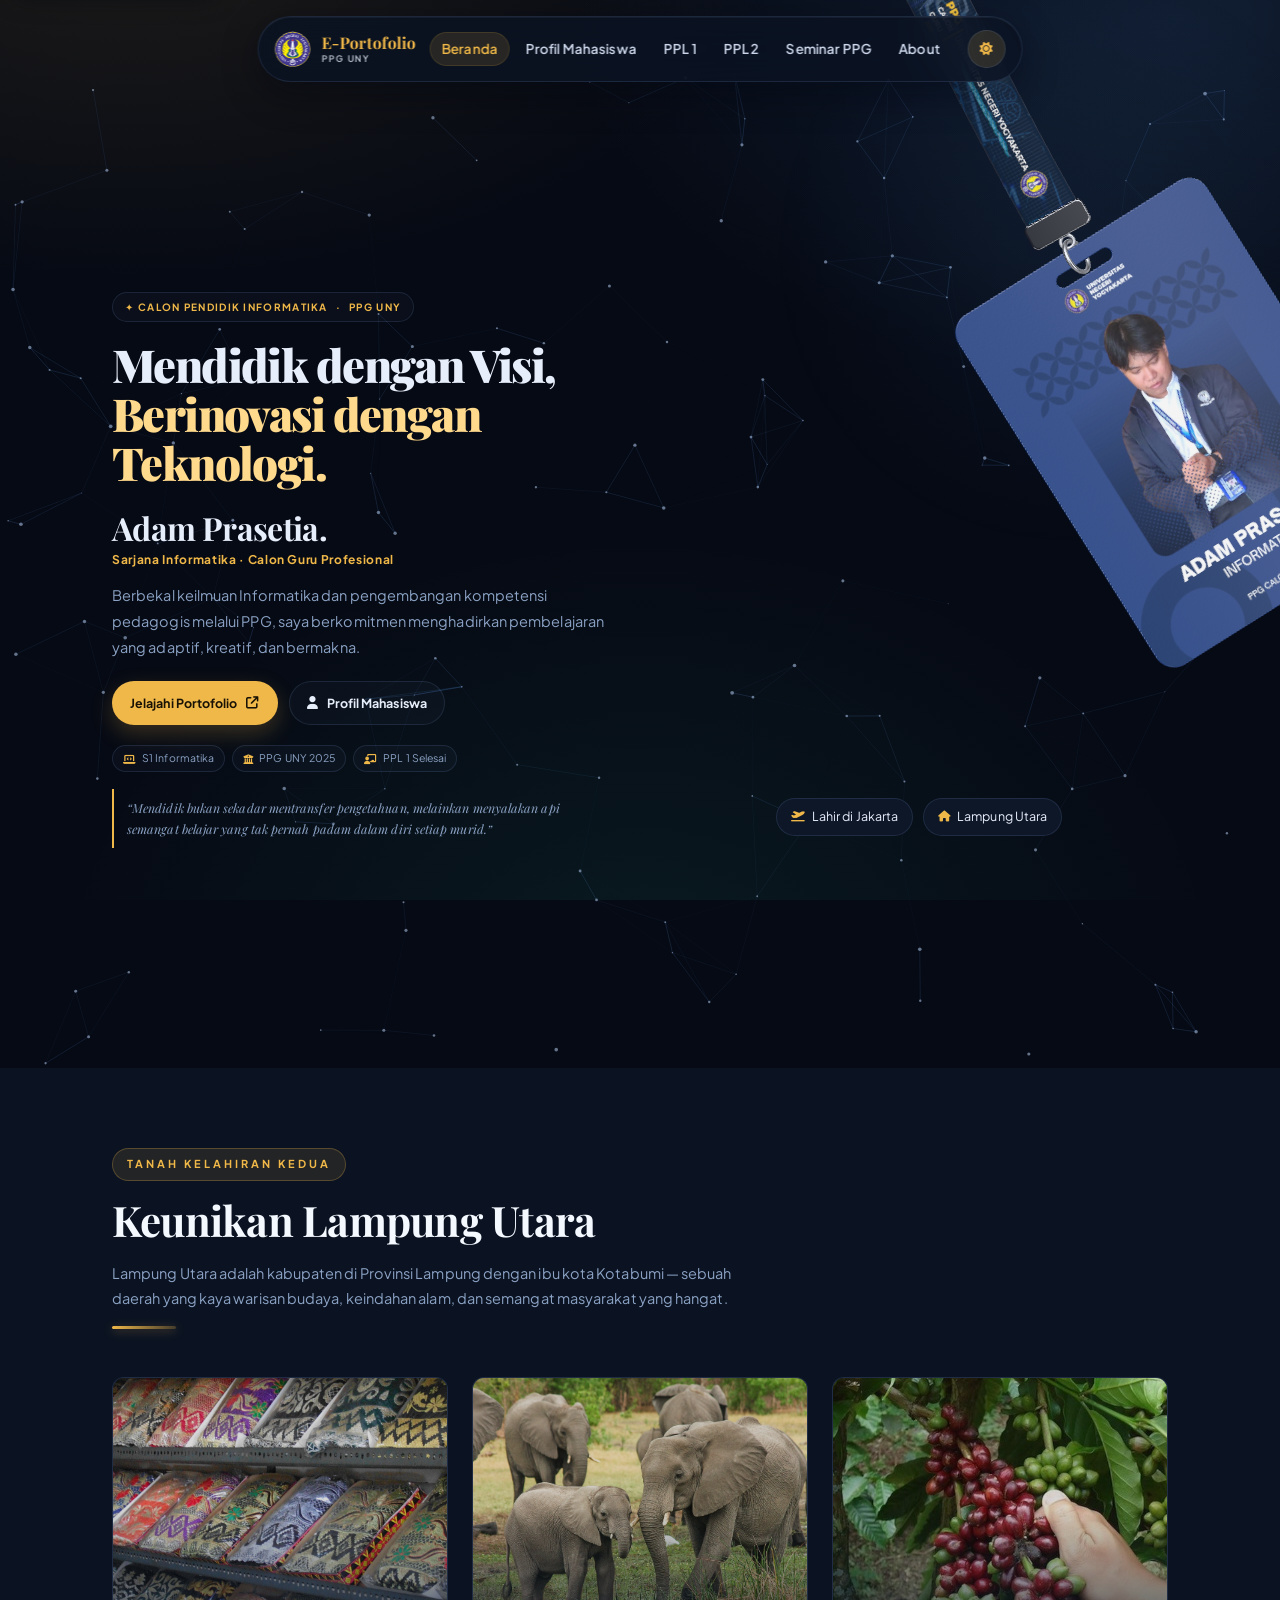
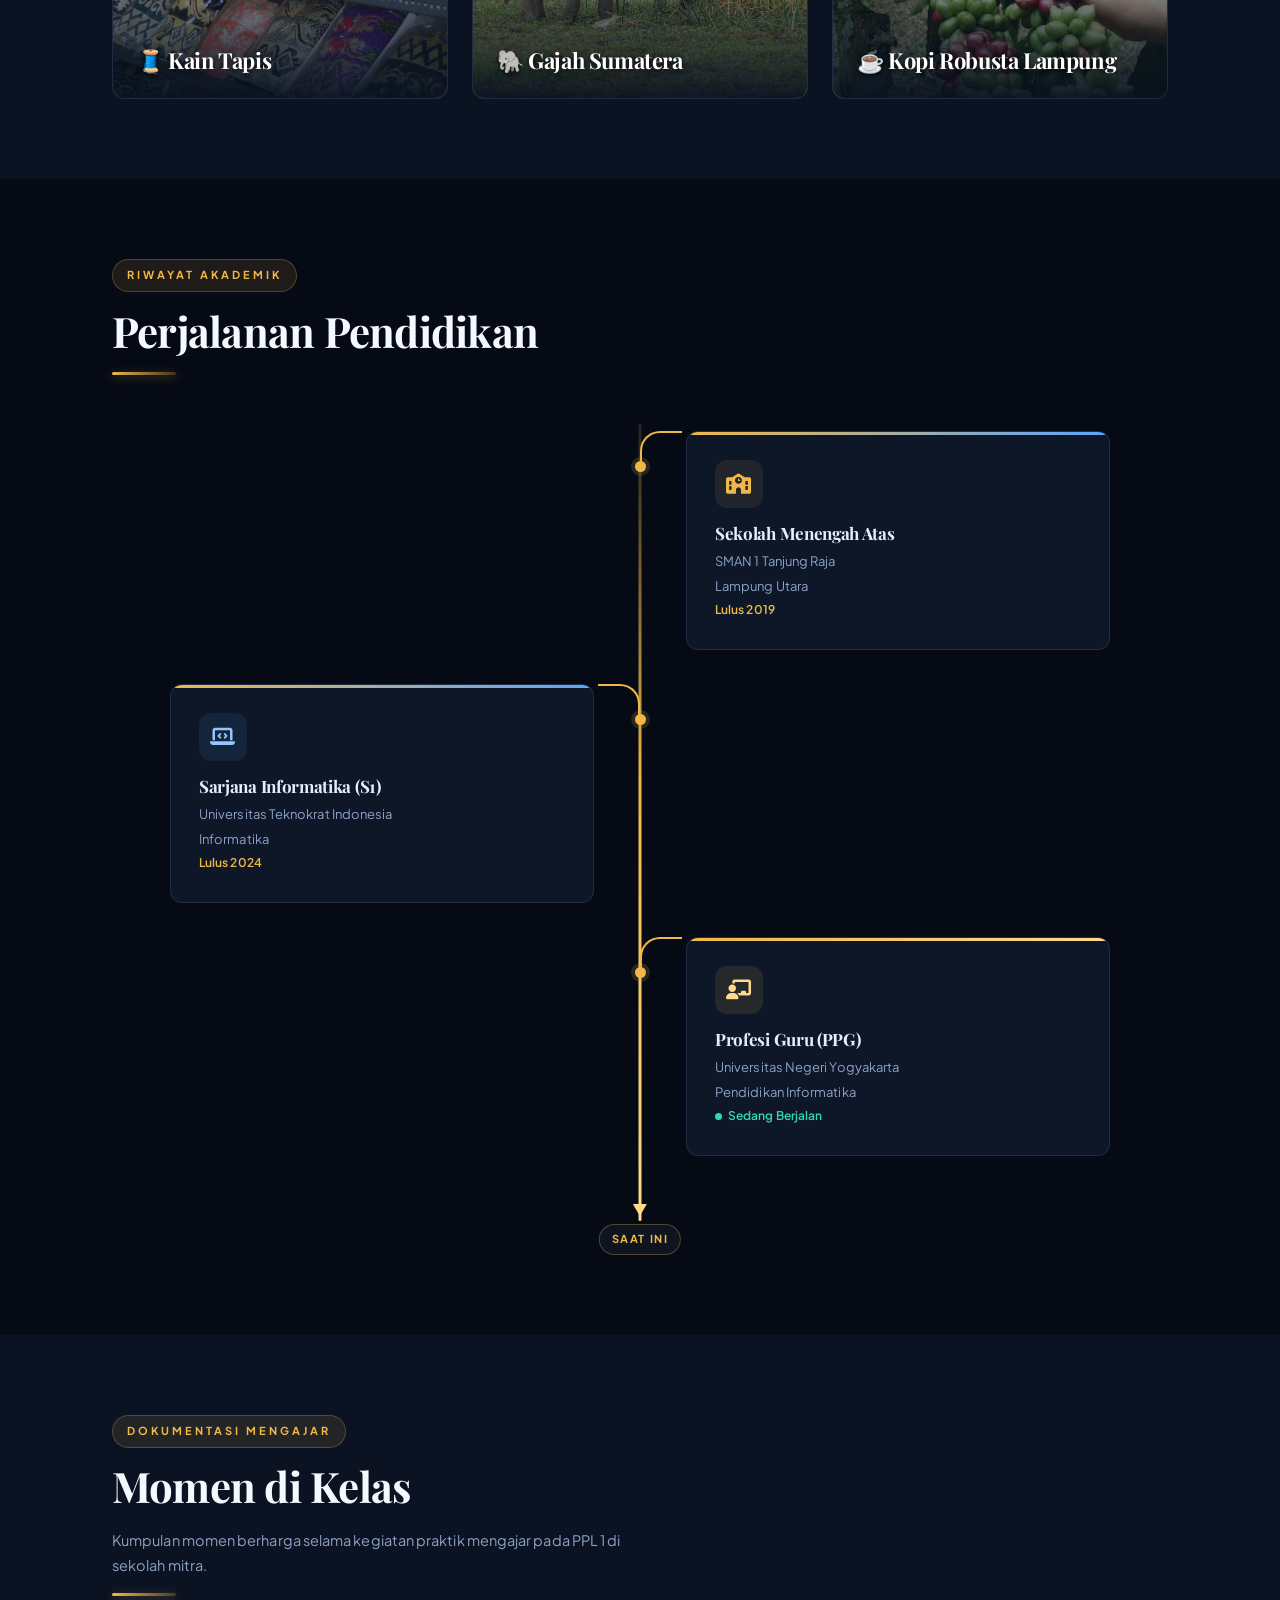
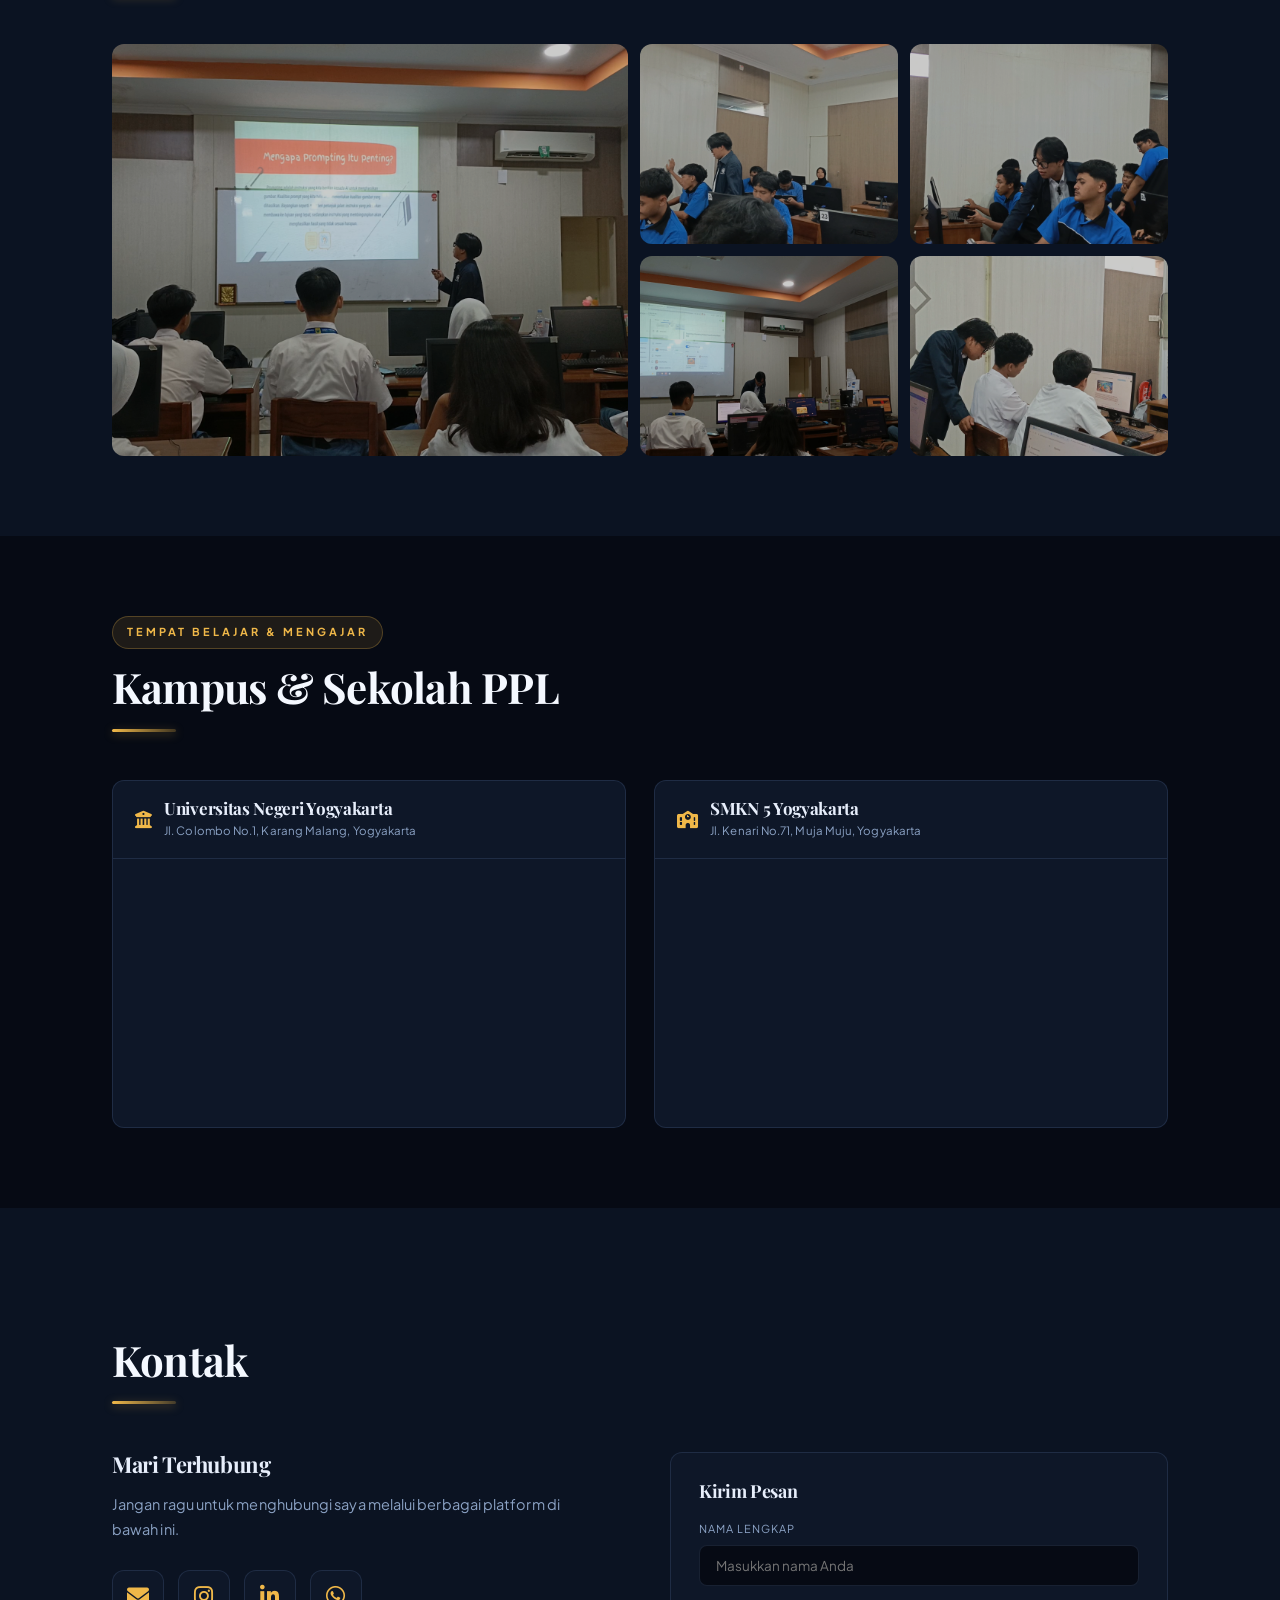
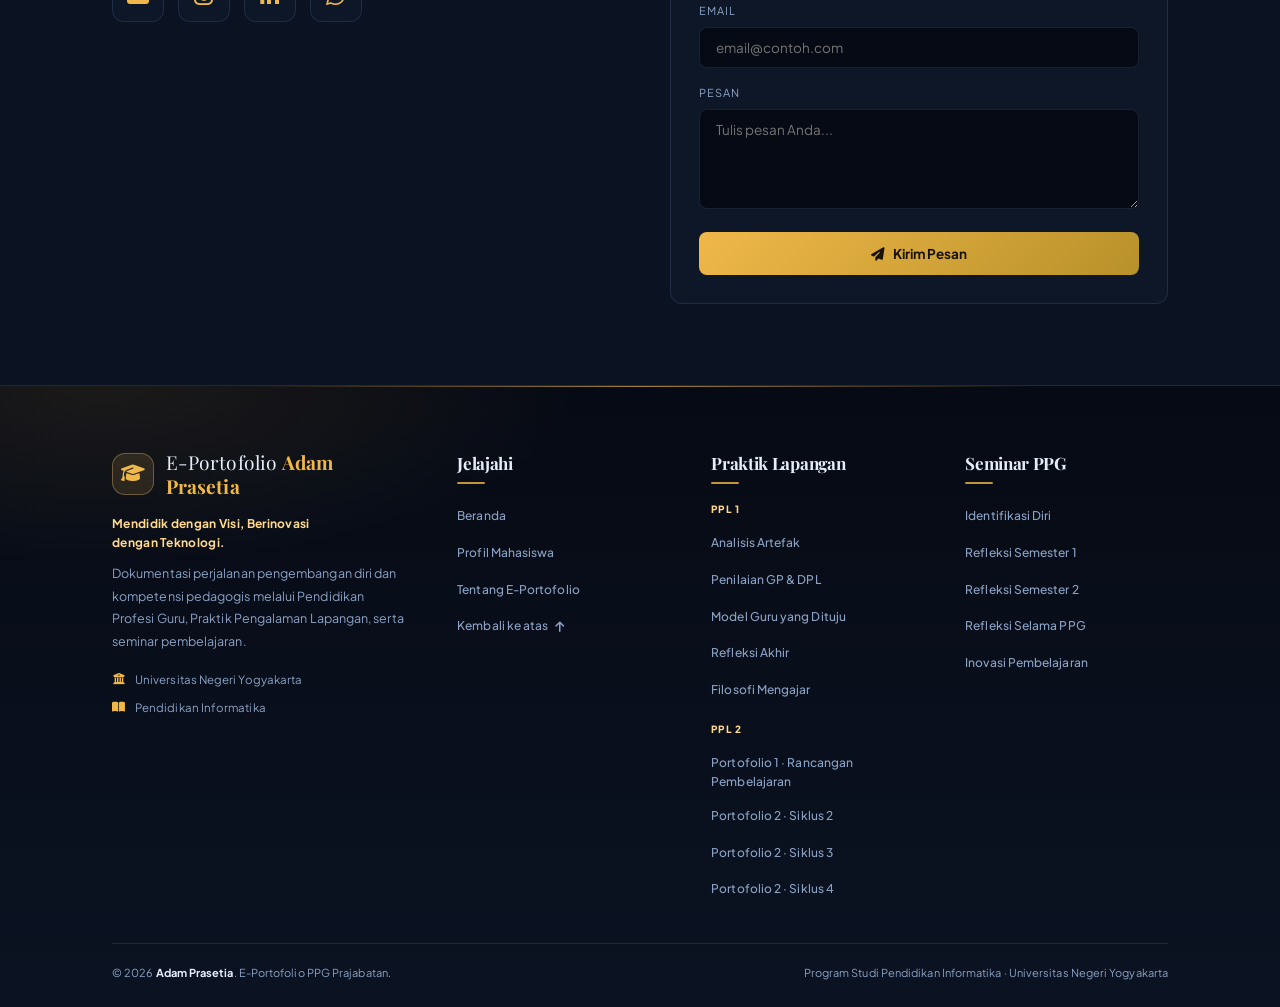
==== commit 1c6746eb: "Update" ====
--- a/index.html
+++ b/index.html
@@ -1,173 +1,98 @@
-<!DOCTYPE html><html lang="id"><head><meta charset="UTF-8" /><meta name="viewport" content="width=device-width, initial-scale=1.0" /><meta name="referrer" content="strict-origin-when-cross-origin" /><title>E-Portofolio PPG Prajabatan UNY — Adam Prasetia</title><link rel="icon" type="image/png" href="logo-uny.png"><meta name="description" content="E-Portofolio PPG Prajabatan Universitas Negeri Yogyakarta: profil mahasiswa, analisis artefak, penilaian GP & DPL, model guru, refleksi akhir, dan filosofi mengajar." /><meta property="og:title" content="E-Portofolio PPG Prajabatan UNY — Adam Prasetia" /><meta property="og:description" content="E-Portofolio PPG Prajabatan Universitas Negeri Yogyakarta: profil mahasiswa, analisis artefak, penilaian GP & DPL, model guru, refleksi akhir, dan filosofi mengajar." /><meta property="og:type" content="website" /><meta name="twitter:card" content="summary_large_image" /><link rel="preconnect" href="https://fonts.googleapis.com" /><link rel="preconnect" href="https://fonts.gstatic.com" crossorigin /><link rel="preconnect" href="https://cdnjs.cloudflare.com" crossorigin /><link rel="preload" as="style" href="assets/main.min.css" /><link rel="stylesheet" href="assets/main.min.css" /><link rel="stylesheet" href="assets/custom.css" /><link rel="stylesheet" href="assets/lanyard.css" /><link rel="stylesheet" href="assets/ppl2-rpp-layout-v3.css?v=20261105-5" /><link rel="stylesheet" href="assets/ppl2-nonteaching.css?v=20261105-4" /><link rel="stylesheet" href="https://fonts.googleapis.com/css2?family=Playfair+Display:ital,wght@0,400;0,600;0,700;0,900;1,400&family=Plus+Jakarta+Sans:wght@300;400;500;600;700&display=swap" /><link rel="stylesheet" href="https://cdnjs.cloudflare.com/ajax/libs/font-awesome/6.5.0/css/all.min.css" /><noscript><link rel="stylesheet" href="https://fonts.googleapis.com/css2?family=Playfair+Display:ital,wght@0,400;0,600;0,700;0,900;1,400&family=Plus+Jakarta+Sans:wght@300;400;500;600;700&display=swap" /><link rel="stylesheet" href="https://cdnjs.cloudflare.com/ajax/libs/font-awesome/6.5.0/css/all.min.css" /></noscript><link rel="preload" as="script" href="assets/core.min.js" /></head><body><div id="scroll-progress"></div><div id="toast"></div><div id="lightbox" class="lightbox"><div class="lightbox-close"><i class="fas fa-times"></i></div><div class="lightbox-nav lightbox-prev"><i class="fas fa-chevron-left"></i></div><div class="lightbox-nav lightbox-next"><i class="fas fa-chevron-right"></i></div><img class="lightbox-img" id="lightbox-img" src="" alt="Tampilan diperbesar" / fetchpriority="high" decoding="async"><div class="lightbox-caption" id="lightbox-caption"></div></div><div id="pdf-lightbox" class="pdf-lightbox"><div class="pdf-container"><div class="pdf-header"><h3 class="pdf-title"><i class="fas fa-file-pdf"></i><span id="pdf-title">Pratinjau Dokumen</span></h3><div class="pdf-close" id="pdf-close-btn"><i class="fas fa-times"></i></div></div><iframe class="pdf-iframe" id="pdf-iframe" src="" tabindex="-1" title="Pratinjau dokumen PDF"></iframe></div></div><div id="video-lightbox" class="video-lightbox"><div class="video-container"><div class="video-header"><h3 class="video-title"><i class="fas fa-play-circle"></i><span id="video-title">Pratinjau Video</span></h3><div class="video-close" id="video-close-btn"><i class="fas fa-times"></i></div></div><div class="video-iframe-wrap"><iframe
-class="video-iframe"
-id="video-iframe"
-src=""
-tabindex="-1"
-allow="
+<!DOCTYPE html>
+<html lang="id"><head><meta charset="utf-8"/><meta content="width=device-width, initial-scale=1.0" name="viewport"/><meta content="strict-origin-when-cross-origin" name="referrer"/><title>E-Portofolio PPG Prajabatan UNY — Adam Prasetia</title><link href="logo-uny.png" rel="icon" type="image/png"/><meta content="E-Portofolio PPG Prajabatan Universitas Negeri Yogyakarta: profil mahasiswa, analisis artefak, penilaian GP &amp; DPL, model guru, refleksi akhir, dan filosofi mengajar." name="description"/><meta content="E-Portofolio PPG Prajabatan UNY — Adam Prasetia" property="og:title"/><meta content="E-Portofolio PPG Prajabatan Universitas Negeri Yogyakarta: profil mahasiswa, analisis artefak, penilaian GP &amp; DPL, model guru, refleksi akhir, dan filosofi mengajar." property="og:description"/><meta content="website" property="og:type"/><meta content="summary_large_image" name="twitter:card"/><link href="https://fonts.googleapis.com" rel="preconnect"><link crossorigin="" href="https://fonts.gstatic.com" rel="preconnect"/><link crossorigin="" href="https://cdnjs.cloudflare.com" rel="preconnect"/><link as="style" href="assets/main.min.css" rel="preload"/><link href="assets/main.min.css" rel="stylesheet"/><link href="assets/custom.css" rel="stylesheet"/><link href="assets/lanyard.css" rel="stylesheet"/><link href="assets/ppl2-rpp-layout-v3.css?v=20261105-5" rel="stylesheet"/><link href="assets/ppl2-nonteaching.css?v=20261105-4" rel="stylesheet"/><link href="https://fonts.googleapis.com/css2?family=Playfair+Display:ital,wght@0,400;0,600;0,700;0,900;1,400&amp;family=Plus+Jakarta+Sans:wght@300;400;500;600;700&amp;display=swap" rel="stylesheet"/><link href="https://cdnjs.cloudflare.com/ajax/libs/font-awesome/6.5.0/css/all.min.css" rel="stylesheet"/><noscript><link href="https://fonts.googleapis.com/css2?family=Playfair+Display:ital,wght@0,400;0,600;0,700;0,900;1,400&amp;family=Plus+Jakarta+Sans:wght@300;400;500;600;700&amp;display=swap" rel="stylesheet"/><link href="https://cdnjs.cloudflare.com/ajax/libs/font-awesome/6.5.0/css/all.min.css" rel="stylesheet"/></noscript><link as="script" href="assets/core.min.js" rel="preload"/></link></head><body><div id="scroll-progress"></div><div id="toast"></div><div class="lightbox" id="lightbox"><div class="lightbox-close"><i class="fas fa-times"></i></div><div class="lightbox-nav lightbox-prev"><i class="fas fa-chevron-left"></i></div><div class="lightbox-nav lightbox-next"><i class="fas fa-chevron-right"></i></div><img alt="Tampilan diperbesar" class="lightbox-img" decoding="async" fetchpriority="high" id="lightbox-img" src=""/><div class="lightbox-caption" id="lightbox-caption"></div></div><div class="pdf-lightbox" id="pdf-lightbox"><div class="pdf-container"><div class="pdf-header"><h3 class="pdf-title"><i class="fas fa-file-pdf"></i><span id="pdf-title">Pratinjau Dokumen</span></h3><div class="pdf-close" id="pdf-close-btn"><i class="fas fa-times"></i></div></div><iframe class="pdf-iframe" id="pdf-iframe" src="" tabindex="-1" title="Pratinjau dokumen PDF"></iframe></div></div><div class="video-lightbox" id="video-lightbox"><div class="video-container"><div class="video-header"><h3 class="video-title"><i class="fas fa-play-circle"></i><span id="video-title">Pratinjau Video</span></h3><div class="video-close" id="video-close-btn"><i class="fas fa-times"></i></div></div><div class="video-iframe-wrap"><iframe allow="
 accelerometer;
 autoplay;
 clipboard-write;
 encrypted-media;
 gyroscope;
 picture-in-picture;
-"
-allowfullscreen
-></iframe></div></div></div><div id="loading-screen"><canvas id="rain-canvas"></canvas><div class="loading-content"><div class="loading-logo"><img src="logo-uny.png" alt="Logo UNY" / fetchpriority="high" decoding="async"></div><div class="loading-title">PPG Prajabatan</div><div class="loading-sub">Program Profesi Guru</div><div class="loading-univ">Universitas Negeri Yogyakarta</div><div class="loading-bar"><div class="loading-bar-fill"></div></div></div></div><a class="skip-link" href="#main-content">Lewati ke konten utama</a><nav id="navbar" aria-label="Navigasi utama"><div class="nav-brand" role="button" tabindex="0" aria-label="Kembali ke Beranda" data-onclick="showPage('beranda')" data-onkeydown="if(event.key==='Enter'||event.key===' '){event.preventDefault();showPage('beranda')}"><img class="nav-brand-logo" src="logo-uny.png" alt="Logo Universitas Negeri Yogyakarta" /><span class="nav-brand-copy"><span class="nav-brand-title">E-Portofolio</span><em>PPG UNY</em></span></div><button id="theme-toggle" class="theme-toggle" type="button" aria-label="Aktifkan mode terang" data-onclick="toggleTheme()"><i class="fas fa-sun" aria-hidden="true"></i></button><button id="nav-toggle" class="nav-toggle" type="button" aria-label="Buka menu" aria-expanded="false" aria-controls="nav-links" data-onclick="toggleMobileMenu()"><span></span><span></span><span></span></button><ul class="nav-links" id="nav-links" data-navmode="main"><li><a href="#beranda" data-onclick="showPage('beranda');return false" id="nav-beranda" class="active" aria-current="page">Beranda</a></li><li><a href="#profil-mahasiswa" data-onclick="showPage('profil-mahasiswa');return false" id="nav-profil-mahasiswa">Profil Mahasiswa</a></li><li><a href="#analisis-artefak" data-onclick="enterSemester1();return false" id="nav-semester-1">PPL 1</a></li><li><a href="#page-semester-2" data-onclick="showPage('semester-2');return false" id="nav-semester-2">PPL 2</a></li><li><a href="#identifikasi-diri" data-onclick="enterSeminar();return false" id="nav-seminar-ppg">Seminar PPG</a></li><li><a href="#about" data-onclick="showPage('about');return false" id="nav-about">About</a></li></ul><ul class="nav-links" id="nav-links-sem1" data-navmode="sem1" hidden><li class="dropdown" id="dropdown-porto1"><button type="button" class="dropbtn" aria-haspopup="true" aria-expanded="false" aria-controls="menu-porto1" data-onclick="toggleDropdown('dropdown-porto1')"
->Portofolio 1 <i class="fas fa-caret-down" aria-hidden="true"></i
-></button><div class="dropdown-content" id="menu-porto1" role="menu" aria-label="Portofolio 1"><a role="menuitem" href="#analisis-artefak" data-onclick="showPage('analisis-artefak');return false">Analisis Artefak</a><a role="menuitem" href="#penilaian" data-onclick="showPage('penilaian');return false">Penilaian GP &amp; DPL</a><a role="menuitem" href="#model" data-onclick="showPage('model');return false">Model Guru yang Dituju</a></div></li><li class="dropdown" id="dropdown-porto2"><button type="button" class="dropbtn" aria-haspopup="true" aria-expanded="false" aria-controls="menu-porto2" data-onclick="toggleDropdown('dropdown-porto2')"
->Portofolio 2 <i class="fas fa-caret-down" aria-hidden="true"></i
-></button><div class="dropdown-content" id="menu-porto2" role="menu" aria-label="Portofolio 2"><a role="menuitem" href="#refleksi-akhir" data-onclick="showPage('refleksi-akhir');return false">Refleksi Akhir</a><a role="menuitem" href="#filosofi-mengajar" data-onclick="showPage('filosofi-mengajar');return false">Filosofi Mengajar</a></div></li><li><a href="#beranda" data-onclick="backToBeranda();return false" id="nav-back-beranda"><i class="fas fa-arrow-left" aria-hidden="true"></i>&nbsp;Kembali ke Beranda</a></li></ul><ul class="nav-links" id="nav-links-sem2" data-navmode="sem2" hidden>
-<li><a href="#page-semester-2" id="nav-ppl2-portfolio1" data-ppl2-nav-key="portfolio-1" data-onclick="openPpl2Portfolio1();return false">Portofolio 1</a></li>
-<li class="dropdown" id="dropdown-ppl2-portfolio2"><button type="button" class="dropbtn" aria-haspopup="true" aria-expanded="false" aria-controls="menu-ppl2-portfolio2" data-onclick="toggleDropdown('dropdown-ppl2-portfolio2')">Portofolio 2 <i class="fas fa-caret-down" aria-hidden="true"></i></button><div class="dropdown-content" id="menu-ppl2-portfolio2" role="menu" aria-label="Portofolio 2 PPL 2">
-<a role="menuitem" href="#page-ppl2-cycle-2" data-ppl2-nav-key="cycle-2" data-onclick="openPpl2Cycle(2);return false">Produk Terbaik · Siklus 2</a>
-<a role="menuitem" href="#page-ppl2-cycle-3" data-ppl2-nav-key="cycle-3" data-onclick="openPpl2Cycle(3);return false">Produk Terbaik · Siklus 3</a>
-<a role="menuitem" href="#page-ppl2-cycle-4" data-ppl2-nav-key="cycle-4" data-onclick="openPpl2Cycle(4);return false">Produk Terbaik · Siklus 4</a>
+" allowfullscreen="" class="video-iframe" id="video-iframe" src="" tabindex="-1"></iframe></div></div></div><div id="loading-screen"><canvas id="rain-canvas"></canvas><div class="loading-content"><div class="loading-logo"><img alt="Logo UNY" decoding="async" fetchpriority="high" src="logo-uny.png"/></div><div class="loading-title">PPG Prajabatan</div><div class="loading-sub">Program Profesi Guru</div><div class="loading-univ">Universitas Negeri Yogyakarta</div><div class="loading-bar"><div class="loading-bar-fill"></div></div></div></div><a class="skip-link" href="#main-content">Lewati ke konten utama</a><nav aria-label="Navigasi utama" id="navbar"><div aria-label="Kembali ke Beranda" class="nav-brand" data-onclick="showPage('beranda')" data-onkeydown="if(event.key==='Enter'||event.key===' '){event.preventDefault();showPage('beranda')}" role="button" tabindex="0"><img alt="Logo Universitas Negeri Yogyakarta" class="nav-brand-logo" src="logo-uny.png"><span class="nav-brand-copy"><span class="nav-brand-title">E-Portofolio</span><em>PPG UNY</em></span></img></div><button aria-label="Aktifkan mode terang" class="theme-toggle" data-onclick="toggleTheme()" id="theme-toggle" type="button"><i aria-hidden="true" class="fas fa-sun"></i></button><button aria-controls="nav-links" aria-expanded="false" aria-label="Buka menu" class="nav-toggle" data-onclick="toggleMobileMenu()" id="nav-toggle" type="button"><span></span><span></span><span></span></button><ul class="nav-links" data-navmode="main" id="nav-links"><li><a aria-current="page" class="active" data-onclick="showPage('beranda');return false" href="#beranda" id="nav-beranda">Beranda</a></li><li><a data-onclick="showPage('profil-mahasiswa');return false" href="#profil-mahasiswa" id="nav-profil-mahasiswa">Profil Mahasiswa</a></li><li><a data-onclick="enterSemester1();return false" href="#analisis-artefak" id="nav-semester-1">PPL 1</a></li><li><a data-onclick="showPage('semester-2');return false" href="#page-semester-2" id="nav-semester-2">PPL 2</a></li><li><a data-onclick="enterSeminar();return false" href="#identifikasi-diri" id="nav-seminar-ppg">Seminar PPG</a></li><li><a data-onclick="showPage('about');return false" href="#about" id="nav-about">About</a></li></ul><ul class="nav-links" data-navmode="sem1" hidden="" id="nav-links-sem1"><li class="dropdown" id="dropdown-porto1"><button aria-controls="menu-porto1" aria-expanded="false" aria-haspopup="true" class="dropbtn" data-onclick="toggleDropdown('dropdown-porto1')" type="button">Portofolio 1 <i aria-hidden="true" class="fas fa-caret-down"></i></button><div aria-label="Portofolio 1" class="dropdown-content" id="menu-porto1" role="menu"><a data-onclick="showPage('analisis-artefak');return false" href="#analisis-artefak" role="menuitem">Analisis Artefak</a><a data-onclick="showPage('penilaian');return false" href="#penilaian" role="menuitem">Penilaian GP &amp; DPL</a><a data-onclick="showPage('model');return false" href="#model" role="menuitem">Model Guru yang Dituju</a></div></li><li class="dropdown" id="dropdown-porto2"><button aria-controls="menu-porto2" aria-expanded="false" aria-haspopup="true" class="dropbtn" data-onclick="toggleDropdown('dropdown-porto2')" type="button">Portofolio 2 <i aria-hidden="true" class="fas fa-caret-down"></i></button><div aria-label="Portofolio 2" class="dropdown-content" id="menu-porto2" role="menu"><a data-onclick="showPage('refleksi-akhir');return false" href="#refleksi-akhir" role="menuitem">Refleksi Akhir</a><a data-onclick="showPage('filosofi-mengajar');return false" href="#filosofi-mengajar" role="menuitem">Filosofi Mengajar</a></div></li><li><a data-onclick="backToBeranda();return false" href="#beranda" id="nav-back-beranda"><i aria-hidden="true" class="fas fa-arrow-left"></i> Kembali ke Beranda</a></li></ul><ul class="nav-links" data-navmode="sem2" hidden="" id="nav-links-sem2">
+<li><a data-onclick="openPpl2Portfolio1();return false" data-ppl2-nav-key="portfolio-1" href="#page-semester-2" id="nav-ppl2-portfolio1">Portofolio 1</a></li>
+<li class="dropdown" id="dropdown-ppl2-portfolio2"><button aria-controls="menu-ppl2-portfolio2" aria-expanded="false" aria-haspopup="true" class="dropbtn" data-onclick="toggleDropdown('dropdown-ppl2-portfolio2')" type="button">Portofolio 2 <i aria-hidden="true" class="fas fa-caret-down"></i></button><div aria-label="Portofolio 2 PPL 2" class="dropdown-content" id="menu-ppl2-portfolio2" role="menu">
+<a data-onclick="openPpl2Cycle(2);return false" data-ppl2-nav-key="cycle-2" href="#page-ppl2-cycle-2" role="menuitem">Produk Terbaik · Siklus 2</a>
+<a data-onclick="openPpl2Cycle(3);return false" data-ppl2-nav-key="cycle-3" href="#page-ppl2-cycle-3" role="menuitem">Produk Terbaik · Siklus 3</a>
+<a data-onclick="openPpl2Cycle(4);return false" data-ppl2-nav-key="cycle-4" href="#page-ppl2-cycle-4" role="menuitem">Produk Terbaik · Siklus 4</a>
 </div></li>
-<li><a href="#beranda" data-onclick="backToBeranda();return false" id="nav-back-beranda-ppl2"><i class="fas fa-arrow-left" aria-hidden="true"></i>&nbsp;Kembali ke Beranda</a></li>
-</ul><ul class="nav-links" id="nav-links-seminar" data-navmode="seminar" hidden><li><a href="#identifikasi-diri" data-onclick="showPage('identifikasi-diri');return false" id="nav-identifikasi-diri">Identifikasi Diri</a></li><li class="dropdown" id="dropdown-seminar-refleksi"><button type="button" class="dropbtn" aria-haspopup="true" aria-expanded="false" aria-controls="menu-seminar-refleksi" data-onclick="toggleDropdown('dropdown-seminar-refleksi')">Refleksi <i class="fas fa-caret-down" aria-hidden="true"></i></button><div class="dropdown-content" id="menu-seminar-refleksi" role="menu" aria-label="Refleksi"><a role="menuitem" href="#refleksi-sem1" data-onclick="showPage('refleksi-sem1');return false">Semester 1</a><a role="menuitem" href="#refleksi-sem2" data-onclick="showPage('refleksi-sem2');return false">Semester 2</a><a role="menuitem" href="#refleksi-selama-ppg" data-onclick="showPage('refleksi-selama-ppg');return false">Selama PPG</a></div></li><li><a href="#inovasi-pendidikan" data-onclick="showPage('inovasi-pendidikan');return false" id="nav-inovasi-pendidikan">Inovasi Pendidikan</a></li><li><a href="#beranda" data-onclick="backToBeranda();return false" id="nav-back-beranda-seminar"><i class="fas fa-arrow-left" aria-hidden="true"></i>&nbsp;Kembali ke Beranda</a></li></ul></nav><main id="main-content" tabindex="-1"><div id="page-beranda" class="page active"><section class="section canvas-wrap-section" id="hero-wrap-section"><canvas class="interactive-canvas" id="hero-canvas"></canvas><div class="container" style="position: relative; z-index: 1"><div id="hero"><div class="hero-text">
-  <p class="greeting">✦ Calon Pendidik Informatika <span aria-hidden="true">·</span> PPG UNY</p>
-  <h1 class="hero-headline">Mendidik dengan Visi,<br /><span>Berinovasi dengan Teknologi.</span></h1>
-  <div class="hero-identity">
-    <p class="hero-name">Adam Prasetia.</p>
-    <p class="hero-role">Sarjana Informatika <span aria-hidden="true">·</span> Calon Guru Profesional</p>
-  </div>
-  <p class="tagline">Berbekal keilmuan Informatika dan pengembangan kompetensi pedagogis melalui PPG, saya berkomitmen menghadirkan pembelajaran yang adaptif, kreatif, dan bermakna.</p>
-  <div class="hero-actions" aria-label="Navigasi portofolio">
-    <a class="hero-cta hero-cta-primary" href="#page-semester-2" data-onclick="showPage('semester-2');return false">
-      Jelajahi Portofolio <i class="fas fa-arrow-up-right-from-square" aria-hidden="true"></i>
+<li><a data-onclick="backToBeranda();return false" href="#beranda" id="nav-back-beranda-ppl2"><i aria-hidden="true" class="fas fa-arrow-left"></i> Kembali ke Beranda</a></li>
+</ul><ul class="nav-links" data-navmode="seminar" hidden="" id="nav-links-seminar"><li><a data-onclick="showPage('identifikasi-diri');return false" href="#identifikasi-diri" id="nav-identifikasi-diri">Identifikasi Diri</a></li><li class="dropdown" id="dropdown-seminar-refleksi"><button aria-controls="menu-seminar-refleksi" aria-expanded="false" aria-haspopup="true" class="dropbtn" data-onclick="toggleDropdown('dropdown-seminar-refleksi')" type="button">Refleksi <i aria-hidden="true" class="fas fa-caret-down"></i></button><div aria-label="Refleksi" class="dropdown-content" id="menu-seminar-refleksi" role="menu"><a data-onclick="showPage('refleksi-sem1');return false" href="#refleksi-sem1" role="menuitem">Semester 1</a><a data-onclick="showPage('refleksi-sem2');return false" href="#refleksi-sem2" role="menuitem">Semester 2</a><a data-onclick="showPage('refleksi-selama-ppg');return false" href="#refleksi-selama-ppg" role="menuitem">Selama PPG</a></div></li><li><a data-onclick="showPage('inovasi-pendidikan');return false" href="#inovasi-pendidikan" id="nav-inovasi-pendidikan">Inovasi Pendidikan</a></li><li><a data-onclick="backToBeranda();return false" href="#beranda" id="nav-back-beranda-seminar"><i aria-hidden="true" class="fas fa-arrow-left"></i> Kembali ke Beranda</a></li></ul></nav><main id="main-content" tabindex="-1"><div class="page active" id="page-beranda"><section class="section canvas-wrap-section" id="hero-wrap-section"><canvas class="interactive-canvas" id="hero-canvas"></canvas><div class="container" style="position: relative; z-index: 1"><div id="hero"><div class="hero-text">
+<p class="greeting">✦ Calon Pendidik Informatika <span aria-hidden="true">·</span> PPG UNY</p>
+<h1 class="hero-headline">Mendidik dengan Visi,<br/><span>Berinovasi dengan Teknologi.</span></h1>
+<div class="hero-identity">
+<p class="hero-name">Adam Prasetia.</p>
+<p class="hero-role">Sarjana Informatika <span aria-hidden="true">·</span> Calon Guru Profesional</p>
+</div>
+<p class="tagline">Berbekal keilmuan Informatika dan pengembangan kompetensi pedagogis melalui PPG, saya berkomitmen menghadirkan pembelajaran yang adaptif, kreatif, dan bermakna.</p>
+<div aria-label="Navigasi portofolio" class="hero-actions">
+<a class="hero-cta hero-cta-primary" data-onclick="showPage('semester-2');return false" href="#page-semester-2">
+      Jelajahi Portofolio <i aria-hidden="true" class="fas fa-arrow-up-right-from-square"></i>
+</a>
+<a class="hero-cta hero-cta-secondary" data-onclick="showPage('profil-mahasiswa');return false" href="#profil-mahasiswa">
+<i aria-hidden="true" class="fas fa-user"></i> Profil Mahasiswa
     </a>
-    <a class="hero-cta hero-cta-secondary" href="#profil-mahasiswa" data-onclick="showPage('profil-mahasiswa');return false">
-      <i class="fas fa-user" aria-hidden="true"></i> Profil Mahasiswa
-    </a>
-  </div>
-  <div class="hero-badges" aria-label="Ringkasan akademik">
-    <span class="badge"><i class="fas fa-laptop-code" aria-hidden="true"></i> S1 Informatika</span>
-    <span class="badge"><i class="fas fa-university" aria-hidden="true"></i> PPG UNY 2025</span>
-    <span class="badge"><i class="fas fa-chalkboard-teacher" aria-hidden="true"></i> PPL 1 Selesai</span>
-  </div>
-  <blockquote class="hero-quote">“Mendidik bukan sekadar mentransfer pengetahuan, melainkan menyalakan api semangat belajar yang tak pernah padam dalam diri setiap murid.”</blockquote>
-</div><div class="hero-photo-wrap"><div class="lanyard-flow-space" aria-hidden="true"></div><div id="lanyard-3d" class="lanyard-3d" role="img" aria-label="ID Card Adam Prasetia — bisa ditarik dan diklik untuk dibalik"></div><div class="origin-tags"><div class="origin-tag"><i class="fas fa-plane-departure"></i> Lahir di Jakarta
+</div>
+<div aria-label="Ringkasan akademik" class="hero-badges">
+<span class="badge"><i aria-hidden="true" class="fas fa-laptop-code"></i> S1 Informatika</span>
+<span class="badge"><i aria-hidden="true" class="fas fa-university"></i> PPG UNY 2025</span>
+<span class="badge"><i aria-hidden="true" class="fas fa-chalkboard-teacher"></i> PPL 1 Selesai</span>
+</div>
+<blockquote class="hero-quote">“Mendidik bukan sekadar mentransfer pengetahuan, melainkan menyalakan api semangat belajar yang tak pernah padam dalam diri setiap murid.”</blockquote>
+</div><div class="hero-photo-wrap"><div aria-hidden="true" class="lanyard-flow-space"></div><div aria-label="ID Card Adam Prasetia — bisa ditarik dan diklik untuk dibalik" class="lanyard-3d" id="lanyard-3d" role="img"></div><div class="origin-tags"><div class="origin-tag"><i class="fas fa-plane-departure"></i> Lahir di Jakarta
 </div><div class="origin-tag"><i class="fas fa-home"></i> Lampung Utara
-</div></div></div></div></div></section><section class="section" style="background: var(--bg2)"><div class="container"><p class="section-label">Tanah Kelahiran Kedua</p><h2 class="section-title">Keunikan Lampung Utara</h2><p
-style="
+</div></div></div></div></div></section><section class="section" style="background: var(--bg2)"><div class="container"><p class="section-label">Tanah Kelahiran Kedua</p><h2 class="section-title">Keunikan Lampung Utara</h2><p style="
 color: var(--muted);
 font-size: 14.5px;
 max-width: 620px;
 line-height: 1.75;
 margin-bottom: 14px;
-"
->
+">
 Lampung Utara adalah kabupaten di Provinsi Lampung dengan ibu kota
 Kotabumi — sebuah daerah yang kaya warisan budaya, keindahan alam,
 dan semangat masyarakat yang hangat.
-</p><div class="section-divider"></div><div class="keunikan-grid"><div class="keunikan-card"><img src="Tapis.JPG" alt="Kain Tapis" / loading="lazy" decoding="async"><div class="keunikan-overlay"><h3>🧵 Kain Tapis</h3></div><div class="keunikan-desc">
+</p><div class="section-divider"></div><div class="keunikan-grid"><div class="keunikan-card"><img alt="Kain Tapis" decoding="async" loading="lazy" src="Tapis.JPG"/><div class="keunikan-overlay"><h3>🧵 Kain Tapis</h3></div><div class="keunikan-desc">
 Warisan leluhur Lampung yang ditenun dengan benang emas bermotif
 indah.
-</div></div><div class="keunikan-card"><img src="Gajah.jpg" alt="Gajah" / loading="lazy" decoding="async"><div class="keunikan-overlay"><h3>🐘 Gajah Sumatera</h3></div><div class="keunikan-desc">
+</div></div><div class="keunikan-card"><img alt="Gajah" decoding="async" loading="lazy" src="Gajah.jpg"/><div class="keunikan-overlay"><h3>🐘 Gajah Sumatera</h3></div><div class="keunikan-desc">
 Lampung adalah rumah bagi Gajah Sumatera yang dilindungi.
-</div></div><div class="keunikan-card"><img src="Kopi.jpg" alt="Kopi" / loading="lazy" decoding="async"><div class="keunikan-overlay"><h3>☕ Kopi Robusta Lampung</h3></div><div class="keunikan-desc">
+</div></div><div class="keunikan-card"><img alt="Kopi" decoding="async" loading="lazy" src="Kopi.jpg"/><div class="keunikan-overlay"><h3>☕ Kopi Robusta Lampung</h3></div><div class="keunikan-desc">
 Lampung Utara menghasilkan kopi Robusta terbaik yang terkenal
 hingga mancanegara.
-</div></div></div></div></section><section class="section canvas-wrap-section" id="edu-wrap-section"><canvas class="interactive-canvas" id="edu-canvas"></canvas><div class="container" style="position: relative; z-index: 1"><p class="section-label">Riwayat Akademik</p><h2 class="section-title">Perjalanan Pendidikan</h2><div class="section-divider"></div><div class="edu-root"><div class="edu-root-trunk"></div><div class="edu-branch right"><div class="edu-card"><div class="edu-icon"><i class="fas fa-school"></i></div><h3>Sekolah Menengah Atas</h3><p class="edu-school">SMAN 1 Tanjung Raja</p><p class="edu-school">Lampung Utara</p><p class="edu-year">Lulus 2019</p></div></div><div class="edu-branch left"><div class="edu-card"><div
-class="edu-icon"
-style="background: rgba(74, 143, 224, 0.1); color: var(--blue2)"
-><i class="fas fa-laptop-code"></i></div><h3>Sarjana Informatika (S1)</h3><p class="edu-school">Universitas Teknokrat Indonesia</p><p class="edu-school">Informatika</p><p class="edu-year">Lulus 2024</p></div></div><div class="edu-branch right"><div class="edu-card current"><div
-class="edu-icon"
-style="background: rgba(201, 168, 76, 0.12); color: var(--gold2)"
-><i class="fas fa-chalkboard-teacher"></i></div><h3>Profesi Guru (PPG)</h3><p class="edu-school">Universitas Negeri Yogyakarta</p><p class="edu-school">Pendidikan Informatika</p><p
-class="edu-year"
-style="color: var(--teal); display: flex; align-items: center"
-><span class="pulse-dot"></span> Sedang Berjalan
-</p></div></div><div class="edu-root-tip"><span>Saat ini</span></div></div></div></section><section class="section" style="background: var(--bg2)"><div class="container"><p class="section-label">Dokumentasi Mengajar</p><h2 class="section-title">Momen di Kelas</h2><p
-style="
+</div></div></div></div></section><section class="section canvas-wrap-section" id="edu-wrap-section"><canvas class="interactive-canvas" id="edu-canvas"></canvas><div class="container" style="position: relative; z-index: 1"><p class="section-label">Riwayat Akademik</p><h2 class="section-title">Perjalanan Pendidikan</h2><div class="section-divider"></div><div class="edu-root"><div class="edu-root-trunk"></div><div class="edu-branch right"><div class="edu-card"><div class="edu-icon"><i class="fas fa-school"></i></div><h3>Sekolah Menengah Atas</h3><p class="edu-school">SMAN 1 Tanjung Raja</p><p class="edu-school">Lampung Utara</p><p class="edu-year">Lulus 2019</p></div></div><div class="edu-branch left"><div class="edu-card"><div class="edu-icon" style="background: rgba(74, 143, 224, 0.1); color: var(--blue2)"><i class="fas fa-laptop-code"></i></div><h3>Sarjana Informatika (S1)</h3><p class="edu-school">Universitas Teknokrat Indonesia</p><p class="edu-school">Informatika</p><p class="edu-year">Lulus 2024</p></div></div><div class="edu-branch right"><div class="edu-card current"><div class="edu-icon" style="background: rgba(201, 168, 76, 0.12); color: var(--gold2)"><i class="fas fa-chalkboard-teacher"></i></div><h3>Profesi Guru (PPG)</h3><p class="edu-school">Universitas Negeri Yogyakarta</p><p class="edu-school">Pendidikan Informatika</p><p class="edu-year" style="color: var(--teal); display: flex; align-items: center"><span class="pulse-dot"></span> Sedang Berjalan
+</p></div></div><div class="edu-root-tip"><span>Saat ini</span></div></div></div></section><section class="section" style="background: var(--bg2)"><div class="container"><p class="section-label">Dokumentasi Mengajar</p><h2 class="section-title">Momen di Kelas</h2><p style="
 color: var(--muted);
 font-size: 14.5px;
 max-width: 600px;
 line-height: 1.75;
 margin-bottom: 14px;
-"
->
+">
 Kumpulan momen berharga selama kegiatan praktik mengajar pada PPL 1
 di sekolah mitra.
-</p><div class="section-divider"></div><div class="gallery-grid"><div class="gallery-item"><img src="Presentasi.png" alt="Mengajar" / loading="lazy" decoding="async"><div class="gallery-overlay">Presentasi materi di kelas</div></div><div class="gallery-item"><img src="Praktik.png" alt="Diskusi" / loading="lazy" decoding="async"><div class="gallery-overlay">Bimbingan Praktik Mandiri</div></div><div class="gallery-item"><img src="Praktik2.png" / loading="lazy" decoding="async"><div class="gallery-overlay">Praktikum laboratorium komputer</div></div><div class="gallery-item"><img src="Review.png" alt="Evaluasi" / loading="lazy" decoding="async"><div class="gallery-overlay">Sesi evaluasi pembelajaran</div></div><div class="gallery-item"><img src="Bimbingan.png" alt="Bimbingan" / loading="lazy" decoding="async"><div class="gallery-overlay">Pembimbingan individu siswa</div></div></div></div></section><section class="section canvas-wrap-section" id="loc-wrap-section"><canvas class="interactive-canvas" id="loc-canvas"></canvas><div class="container" style="position: relative; z-index: 1"><p class="section-label">Tempat Belajar &amp; Mengajar</p><h2 class="section-title">Kampus &amp; Sekolah PPL</h2><div class="section-divider"></div><div class="location-grid"><div class="loc-card"><div class="loc-head"><i class="fas fa-university"></i><div><h3>Universitas Negeri Yogyakarta</h3><p class="sub">Jl. Colombo No.1, Karang Malang, Yogyakarta</p></div></div><iframe
-class="map-frame"
-src="https://www.google.com/maps/embed?pb=!1m18!1m12!1m3!1d3953.1518389077896!2d110.38367071185164!3d-7.773719177088111!2m3!1f0!2f0!3f0!3m2!1i1024!2i768!4f13.1!3m3!1m2!1s0x2e7a59ca2277b3d5%3A0x5de05892db468c4d!2sUniversitas%20Negeri%20Yogyakarta!5e0!3m2!1sid!2sid!4v1780264315421!5m2!1sid!2sid"
-allowfullscreen
-loading="lazy"
-referrerpolicy="no-referrer-when-downgrade"
-></iframe></div><div class="loc-card"><div class="loc-head"><i class="fas fa-school"></i><div><h3>SMKN 5 Yogyakarta</h3><p class="sub">Jl. Kenari No.71, Muja Muju, Yogyakarta</p></div></div><iframe
-class="map-frame"
-src="https://www.google.com/maps/embed?pb=!1m18!1m12!1m3!1d3952.9022592294136!2d110.39468!3d-7.800172000000001!2m3!1f0!2f0!3f0!3m2!1i1024!2i768!4f13.1!3m3!1m2!1s0x2e7a577cb442df09%3A0xcab82dd84d6f74c5!2zU01LIE4gNSAo6qau6qaz6qax6qeA6qaV6qat6qeA6qaS6qa26qau6qaC6qaS6qa26qau6qaCKQ!5e0!3m2!1sid!2sid!4v1780263902692!5m2!1sid!2sid"
-allowfullscreen
-loading="lazy"
-referrerpolicy="no-referrer-when-downgrade"
-></iframe></div></div></div></section><section class="section" style="background: var(--bg2)"><div class="container"><p class="section-label">Hubungi Saya</p><h2 class="section-title">Kontak</h2><div class="section-divider"></div><div class="contact-grid"><div class="contact-info"><h3>Mari Terhubung</h3><p>
+</p><div class="section-divider"></div><div class="gallery-grid"><div class="gallery-item"><img alt="Mengajar" decoding="async" loading="lazy" src="Presentasi.png"/><div class="gallery-overlay">Presentasi materi di kelas</div></div><div class="gallery-item"><img alt="Diskusi" decoding="async" loading="lazy" src="Praktik.png"/><div class="gallery-overlay">Bimbingan Praktik Mandiri</div></div><div class="gallery-item"><img decoding="async" loading="lazy" src="Praktik2.png"/><div class="gallery-overlay">Praktikum laboratorium komputer</div></div><div class="gallery-item"><img alt="Evaluasi" decoding="async" loading="lazy" src="Review.png"/><div class="gallery-overlay">Sesi evaluasi pembelajaran</div></div><div class="gallery-item"><img alt="Bimbingan" decoding="async" loading="lazy" src="Bimbingan.png"/><div class="gallery-overlay">Pembimbingan individu siswa</div></div></div></div></section><section class="section canvas-wrap-section" id="loc-wrap-section"><canvas class="interactive-canvas" id="loc-canvas"></canvas><div class="container" style="position: relative; z-index: 1"><p class="section-label">Tempat Belajar &amp; Mengajar</p><h2 class="section-title">Kampus &amp; Sekolah PPL</h2><div class="section-divider"></div><div class="location-grid"><div class="loc-card"><div class="loc-head"><i class="fas fa-university"></i><div><h3>Universitas Negeri Yogyakarta</h3><p class="sub">Jl. Colombo No.1, Karang Malang, Yogyakarta</p></div></div><iframe allowfullscreen="" class="map-frame" loading="lazy" referrerpolicy="no-referrer-when-downgrade" src="https://www.google.com/maps/embed?pb=!1m18!1m12!1m3!1d3953.1518389077896!2d110.38367071185164!3d-7.773719177088111!2m3!1f0!2f0!3f0!3m2!1i1024!2i768!4f13.1!3m3!1m2!1s0x2e7a59ca2277b3d5%3A0x5de05892db468c4d!2sUniversitas%20Negeri%20Yogyakarta!5e0!3m2!1sid!2sid!4v1780264315421!5m2!1sid!2sid"></iframe></div><div class="loc-card"><div class="loc-head"><i class="fas fa-school"></i><div><h3>SMKN 5 Yogyakarta</h3><p class="sub">Jl. Kenari No.71, Muja Muju, Yogyakarta</p></div></div><iframe allowfullscreen="" class="map-frame" loading="lazy" referrerpolicy="no-referrer-when-downgrade" src="https://www.google.com/maps/embed?pb=!1m18!1m12!1m3!1d3952.9022592294136!2d110.39468!3d-7.800172000000001!2m3!1f0!2f0!3f0!3m2!1i1024!2i768!4f13.1!3m3!1m2!1s0x2e7a577cb442df09%3A0xcab82dd84d6f74c5!2zU01LIE4gNSAo6qau6qaz6qax6qeA6qaV6qat6qeA6qaS6qa26qau6qaC6qaS6qa26qau6qaCKQ!5e0!3m2!1sid!2sid!4v1780263902692!5m2!1sid!2sid"></iframe></div></div></div></section><section class="section" style="background: var(--bg2)"><div class="container"><p class="section-label">Hubungi Saya</p><h2 class="section-title">Kontak</h2><div class="section-divider"></div><div class="contact-grid"><div class="contact-info"><h3>Mari Terhubung</h3><p>
 Jangan ragu untuk menghubungi saya melalui berbagai platform di
 bawah ini.
-</p><div class="social-row"><a href="mailto:email@contoh.com" class="social-btn"
-><i class="fas fa-envelope"></i
-></a><a
-href="https://www.instagram.com/prasti.ad/"
-class="social-btn"
-><i class="fab fa-instagram"></i
-></a><a href="#" class="social-btn"
-><i class="fab fa-linkedin-in"></i
-></a><a href="https://wa.me/6283827780134" class="social-btn"
-><i class="fab fa-whatsapp"></i
-></a></div></div><div
-style="
+</p><div class="social-row"><a class="social-btn" href="mailto:email@contoh.com"><i class="fas fa-envelope"></i></a><a class="social-btn" href="https://www.instagram.com/prasti.ad/"><i class="fab fa-instagram"></i></a><a class="social-btn" href="#"><i class="fab fa-linkedin-in"></i></a><a class="social-btn" href="https://wa.me/6283827780134"><i class="fab fa-whatsapp"></i></a></div></div><div style="
 padding: 28px;
 background: var(--card);
 border: 1px solid var(--border);
 border-radius: var(--radius);
-"
-><h3
-style="
+"><h3 style="
 font-family: var(--serif);
 font-size: 18px;
 margin-bottom: 18px;
-"
->
+">
 Kirim Pesan
-</h3><div class="form-group"><label class="form-label">Nama Lengkap</label
-><input
-type="text"
-id="contact-name"
-class="form-input"
-placeholder="Masukkan nama Anda"
-/></div><div class="form-group"><label class="form-label">Email</label
-><input
-type="email"
-id="contact-email"
-class="form-input"
-placeholder="email@contoh.com"
-/></div><div class="form-group"><label class="form-label">Pesan</label
-><textarea
-id="contact-message"
-class="form-textarea"
-placeholder="Tulis pesan Anda..."
-></textarea></div><button class="btn-send" data-onclick="kirimPesan()"><i class="fas fa-paper-plane" style="margin-right: 8px"></i
->Kirim Pesan
-</button></div></div></div></section></div><div id="page-profil-mahasiswa" class="page"><section class="section canvas-wrap-section" id="profil-wrap-section" style="padding-top: 100px"><canvas class="interactive-canvas" id="profil-canvas"></canvas><div class="container" style="position: relative; z-index: 1"><p class="section-label">Profil Mahasiswa</p><h2 class="section-title">Profil Mahasiswa</h2><div class="section-divider"></div><div
-class="profil-intro"
-style="
+</h3><div class="form-group"><label class="form-label">Nama Lengkap</label><input class="form-input" id="contact-name" placeholder="Masukkan nama Anda" type="text"/></div><div class="form-group"><label class="form-label">Email</label><input class="form-input" id="contact-email" placeholder="email@contoh.com" type="email"/></div><div class="form-group"><label class="form-label">Pesan</label><textarea class="form-textarea" id="contact-message" placeholder="Tulis pesan Anda..."></textarea></div><button class="btn-send" data-onclick="kirimPesan()"><i class="fas fa-paper-plane" style="margin-right: 8px"></i>Kirim Pesan
+</button></div></div></div></section></div><div class="page" id="page-profil-mahasiswa"><section class="section canvas-wrap-section" id="profil-wrap-section" style="padding-top: 100px"><canvas class="interactive-canvas" id="profil-canvas"></canvas><div class="container" style="position: relative; z-index: 1"><p class="section-label">Profil Mahasiswa</p><h2 class="section-title">Profil Mahasiswa</h2><div class="section-divider"></div><div class="profil-intro" style="
 display: flex;
 flex-wrap: wrap;
 gap: 40px;
 align-items: center;
 margin-bottom: 50px;
-"
-><div
-class="profil-photo-area"
-style="flex-shrink: 0; display: flex; justify-content: center"
-><div class="photo-ring-wrapper"><div class="photo-circle"><img src="Profile2.png" alt="Foto Profil" / loading="lazy" decoding="async"></div><div class="rotating-bg"><img src="logo.png" alt="UNY" / loading="lazy" decoding="async"></div></div></div><div class="profil-desc" style="flex: 1; min-width: 280px"><h3
-style="
+"><div class="profil-photo-area" style="flex-shrink: 0; display: flex; justify-content: center"><div class="photo-ring-wrapper"><div class="photo-circle"><img alt="Foto Profil" decoding="async" loading="lazy" src="Profile2.png"/></div><div class="rotating-bg"><img alt="UNY" decoding="async" loading="lazy" src="logo.png"/></div></div></div><div class="profil-desc" style="flex: 1; min-width: 280px"><h3 style="
 font-family: var(--serif);
 font-size: 26px;
 color: var(--gold);
 margin-bottom: 12px;
-"
->
+">
 Adam Prasetia
 </h3><p style="color: var(--muted); line-height: 1.8; font-size: 15px">
 Mahasiswa PPG Prajabatan Bidang Informatika Universitas Negeri
@@ -175,19 +100,14 @@
 ketertarikan mendalam pada dunia pendidikan dan teknologi.
 Percaya bahwa setiap murid berhak mendapatkan pembelajaran yang
 bermakna dan menyenangkan.
-</p><p style="color: var(--text); font-size: 14px; margin-top: 10px"><i
-class="fas fa-map-marker-alt"
-style="color: var(--gold); margin-right: 6px"
-></i>
+</p><p style="color: var(--text); font-size: 14px; margin-top: 10px"><i class="fas fa-map-marker-alt" style="color: var(--gold); margin-right: 6px"></i>
 Yogyakarta, Indonesia
-</p></div></div><div class="profil-section-block" style="margin-bottom: 40px"><h3
-style="
+</p></div></div><div class="profil-section-block" style="margin-bottom: 40px"><h3 style="
 font-family: var(--serif);
 font-size: 20px;
 color: var(--gold2);
 margin-bottom: 15px;
-"
-><i class="fas fa-history" style="margin-right: 10px"></i>Latar
+"><i class="fas fa-history" style="margin-right: 10px"></i>Latar
 Belakang
 </h3><p style="color: var(--muted); line-height: 1.8">
 Saya menempuh pendidikan dasar hingga menengah di Lampung Utara,
@@ -198,14 +118,12 @@
 mengikuti Program Profesi Guru (PPG) Prajabatan agar dapat menjadi
 pendidik profesional yang mampu mengintegrasikan teknologi dalam
 pembelajaran.
-</p></div><div class="profil-section-block" style="margin-bottom: 40px"><h3
-style="
+</p></div><div class="profil-section-block" style="margin-bottom: 40px"><h3 style="
 font-family: var(--serif);
 font-size: 20px;
 color: var(--gold2);
 margin-bottom: 15px;
-"
-><i class="fas fa-heart" style="margin-right: 10px"></i>Motivasi
+"><i class="fas fa-heart" style="margin-right: 10px"></i>Motivasi
 Mengikuti PPG
 </h3><p style="color: var(--muted); line-height: 1.8">
 Keinginan untuk menjadi guru yang tidak hanya mengajar, tetapi
@@ -216,50 +134,34 @@
 memperdalam kompetensi pedagogik dan profesional sehingga kelak
 bisa menciptakan generasi yang melek teknologi dan berakhlak
 mulia.
-</p></div><div class="profil-section-block" style="margin-bottom: 40px"><h3
-style="
+</p></div><div class="profil-section-block" style="margin-bottom: 40px"><h3 style="
 font-family: var(--serif);
 font-size: 20px;
 color: var(--gold2);
 margin-bottom: 20px;
-"
-><i class="fas fa-star" style="margin-right: 10px"></i>Hobi
-</h3><div class="hobi-grid"><div class="hobi-card"><img src="coding.jpg" alt="Coding" / loading="lazy" decoding="async"><h4>Coding</h4><p>
+"><i class="fas fa-star" style="margin-right: 10px"></i>Hobi
+</h3><div class="hobi-grid"><div class="hobi-card"><img alt="Coding" decoding="async" loading="lazy" src="coding.jpg"/><h4>Coding</h4><p>
 Mengeksplorasi bahasa pemrograman baru dan membangun proyek
 kecil.
-</p></div><div class="hobi-card"><img src="foto.jpg" alt="Fotografi" / loading="lazy" decoding="async"><h4>Fotografi</h4><p>
+</p></div><div class="hobi-card"><img alt="Fotografi" decoding="async" loading="lazy" src="foto.jpg"/><h4>Fotografi</h4><p>
 Mengabadikan momen melalui lensa, terutama landscape dan
 street photography.
-</p></div><div class="hobi-card"><img src="baca.jpg" alt="Membaca" / loading="lazy" decoding="async"><h4>Membaca</h4><p>
+</p></div><div class="hobi-card"><img alt="Membaca" decoding="async" loading="lazy" src="baca.jpg"/><h4>Membaca</h4><p>
 Menelusuri buku-buku fiksi ilmiah dan pengembangan diri di
 waktu senggang.
-</p></div></div></div><div class="profil-section-block"><h3
-style="
+</p></div></div></div><div class="profil-section-block"><h3 style="
 font-family: var(--serif);
 font-size: 20px;
 color: var(--gold2);
 margin-bottom: 20px;
-"
-><i class="fas fa-tools" style="margin-right: 10px"></i>Skill
-</h3><div class="skill-tags"><span class="skill-tag"
-><i class="fas fa-check-circle"></i> HTML / CSS</span
-><span class="skill-tag"
-><i class="fas fa-check-circle"></i> JavaScript</span
-><span class="skill-tag"
-><i class="fas fa-check-circle"></i> Python</span
-><span class="skill-tag"
-><i class="fas fa-check-circle"></i> Desain UI/UX</span
-><span class="skill-tag"
-><i class="fas fa-check-circle"></i> Komunikasi & Public
-Speaking</span
-></div></div></div></section></div><div id="page-analisis-artefak" class="page"><div class="art-hero"><div class="container"><p class="section-label">PPL 1 · 2025</p><h2 class="section-title">Analisis Artefak Pembelajaran</h2><p
-style="
+"><i class="fas fa-tools" style="margin-right: 10px"></i>Skill
+</h3><div class="skill-tags"><span class="skill-tag"><i class="fas fa-check-circle"></i> HTML / CSS</span><span class="skill-tag"><i class="fas fa-check-circle"></i> JavaScript</span><span class="skill-tag"><i class="fas fa-check-circle"></i> Python</span><span class="skill-tag"><i class="fas fa-check-circle"></i> Desain UI/UX</span><span class="skill-tag"><i class="fas fa-check-circle"></i> Komunikasi &amp; Public
+Speaking</span></div></div></div></section></div><div class="page" id="page-analisis-artefak"><div class="art-hero"><div class="container"><p class="section-label">PPL 1 · 2025</p><h2 class="section-title">Analisis Artefak Pembelajaran</h2><p style="
 color: var(--muted);
 font-size: 14.5px;
 max-width: 600px;
 line-height: 1.75;
-"
->
+">
 Produk dan dokumentasi rencana serta perangkat pembelajaran yang
 disusun selama pelaksanaan PPL 1 beserta analisis reflektifnya.
 </p></div></div><section class="section canvas-wrap-section" id="art-wrap-section"><canvas class="interactive-canvas" id="art-canvas"></canvas><div class="container" style="position: relative; z-index: 1"><div class="art-tabs"><div class="art-tab active" data-onclick="showArtefak(this, 'analisis')">
@@ -296,176 +198,111 @@
 internet, alokasi waktu fleksibel sesuai jam pelajaran, serta
 tingkat kesulitan tugas dapat didiferensiasi berdasarkan
 kemampuan masing-masing peserta didik.
-</p></div></div></div><div class="art-panel" id="panel-rpp"><div
-class="rpp-card"
-data-onclick="
+</p></div></div></div><div class="art-panel" id="panel-rpp"><div class="rpp-card" data-onclick="
 openPDF('RPP - X Keramik A - Pertemuan 2.pdf', 'RPP Siklus 1')
-"
-><div class="rpp-icon"><i class="fas fa-file-pdf"></i></div><div class="rpp-info"><h3>RPP Siklus 1</h3><p>Rencana Pelaksanaan Pembelajaran · Pertemuan 1–2</p></div><span class="rpp-badge">Siklus 1</span></div><div
-class="rpp-card"
-data-onclick="
+"><div class="rpp-icon"><i class="fas fa-file-pdf"></i></div><div class="rpp-info"><h3>RPP Siklus 1</h3><p>Rencana Pelaksanaan Pembelajaran · Pertemuan 1–2</p></div><span class="rpp-badge">Siklus 1</span></div><div class="rpp-card" data-onclick="
 openPDF('RPP - X Keramik A - Pertemuan 3.pdf', 'RPP Siklus 2')
-"
-><div class="rpp-icon"><i class="fas fa-file-pdf"></i></div><div class="rpp-info"><h3>RPP Siklus 2</h3><p>Rencana Pelaksanaan Pembelajaran · Pertemuan 3–4</p></div><span class="rpp-badge">Siklus 2</span></div><div
-class="rpp-card"
-data-onclick="
+"><div class="rpp-icon"><i class="fas fa-file-pdf"></i></div><div class="rpp-info"><h3>RPP Siklus 2</h3><p>Rencana Pelaksanaan Pembelajaran · Pertemuan 3–4</p></div><span class="rpp-badge">Siklus 2</span></div><div class="rpp-card" data-onclick="
 openPDF('RPP - X DKV B - Pertemuan 2.pdf', 'RPP Siklus 3')
-"
-><div class="rpp-icon"><i class="fas fa-file-pdf"></i></div><div class="rpp-info"><h3>RPP Siklus 3</h3><p>Rencana Pelaksanaan Pembelajaran · Pertemuan 5–6</p></div><span class="rpp-badge">Siklus 3</span></div></div><div class="art-panel" id="panel-video"><div class="video-card"><div
-class="video-ph"
-data-onclick="
+"><div class="rpp-icon"><i class="fas fa-file-pdf"></i></div><div class="rpp-info"><h3>RPP Siklus 3</h3><p>Rencana Pelaksanaan Pembelajaran · Pertemuan 5–6</p></div><span class="rpp-badge">Siklus 3</span></div></div><div class="art-panel" id="panel-video"><div class="video-card"><div class="video-ph" data-onclick="
 openVideo(
 'https://drive.google.com/file/d/1nOjJkErlNF82_ax2pQ5Q5K6p4KIi9JRY/preview',
 'Video Pembelajaran',
 )
-"
-><div class="play-btn"><i class="fas fa-play" style="margin-left: 4px"></i></div><span>Video Pembelajaran </span><p>Klik untuk memutar video</p></div><div class="video-info"><h3>Praktik Mengajar</h3><p>Dokumentasi video pelaksanaan praktik mengajar</p></div></div></div><div class="art-panel" id="panel-foto"><div class="foto-grid"><div class="foto-item"><img src="Awal.jpeg" alt="Foto 1" / loading="lazy" decoding="async"><div class="foto-item-info"><p>Dokumentasi Kegiatan 1</p><span>PPL 1 · 23 -2 - 2026</span></div></div><div class="foto-item"><img src="Wawancara.jpeg" alt="Foto 2" / loading="lazy" decoding="async"><div class="foto-item-info"><p>Dokumentasi Kegiatan 2</p><span>PPL 1 · 25 - 2 - 2026</span></div></div><div class="foto-item"><img src="Observasi.jpeg" alt="Foto 3" / loading="lazy" decoding="async"><div class="foto-item-info"><p>Dokumentasi Kegiatan 3</p><span>PPL 1 · 26 - 2 - 2026</span></div></div><div class="foto-item"><img src="Kamis.jpeg" alt="Foto 4" / loading="lazy" decoding="async"><div class="foto-item-info"><p>Dokumentasi Kegiatan 4</p><span>PPL 1 · 13 - 3 - 2026</span></div></div><div class="foto-item"><img src="Pramuka.jpeg" alt="Foto 5" / loading="lazy" decoding="async"><div class="foto-item-info"><p>Dokumentasi Kegiatan 5</p><span>PPL 1 · 2 - 4 - 2026</span></div></div></div></div></div></section></div><div id="page-penilaian" class="page"><section class="section canvas-wrap-section" id="penilaian-wrap-section"><canvas class="interactive-canvas" id="penilaian-canvas"></canvas><div class="container" style="position: relative; z-index: 1"><p class="section-label">Evaluasi Profesional</p><h2 class="section-title">Penilaian GP &amp; DPL</h2><p
-style="
+"><div class="play-btn"><i class="fas fa-play" style="margin-left: 4px"></i></div><span>Video Pembelajaran </span><p>Klik untuk memutar video</p></div><div class="video-info"><h3>Praktik Mengajar</h3><p>Dokumentasi video pelaksanaan praktik mengajar</p></div></div></div><div class="art-panel" id="panel-foto"><div class="foto-grid"><div class="foto-item"><img alt="Foto 1" decoding="async" loading="lazy" src="Awal.jpeg"/><div class="foto-item-info"><p>Dokumentasi Kegiatan 1</p><span>PPL 1 · 23 -2 - 2026</span></div></div><div class="foto-item"><img alt="Foto 2" decoding="async" loading="lazy" src="Wawancara.jpeg"/><div class="foto-item-info"><p>Dokumentasi Kegiatan 2</p><span>PPL 1 · 25 - 2 - 2026</span></div></div><div class="foto-item"><img alt="Foto 3" decoding="async" loading="lazy" src="Observasi.jpeg"/><div class="foto-item-info"><p>Dokumentasi Kegiatan 3</p><span>PPL 1 · 26 - 2 - 2026</span></div></div><div class="foto-item"><img alt="Foto 4" decoding="async" loading="lazy" src="Kamis.jpeg"/><div class="foto-item-info"><p>Dokumentasi Kegiatan 4</p><span>PPL 1 · 13 - 3 - 2026</span></div></div><div class="foto-item"><img alt="Foto 5" decoding="async" loading="lazy" src="Pramuka.jpeg"/><div class="foto-item-info"><p>Dokumentasi Kegiatan 5</p><span>PPL 1 · 2 - 4 - 2026</span></div></div></div></div></div></section></div><div class="page" id="page-penilaian"><section class="section canvas-wrap-section" id="penilaian-wrap-section"><canvas class="interactive-canvas" id="penilaian-canvas"></canvas><div class="container" style="position: relative; z-index: 1"><p class="section-label">Evaluasi Profesional</p><h2 class="section-title">Penilaian GP &amp; DPL</h2><p style="
 color: var(--muted);
 font-size: 14.5px;
 max-width: 620px;
 line-height: 1.75;
 margin-bottom: 14px;
-"
->
+">
 Penilaian dari Guru Pamong (GP) dan Dosen Pembimbing Lapangan (DPL)
 terhadap rancangan pembelajaran dan praktik mengajar selama 3 siklus
 PPL.
-</p><div class="section-divider"></div><div class="siklus-tabs"><div class="siklus-tab active" data-onclick="showSiklus(1)"><h4>Siklus 1</h4><p>Pertemuan ke-1 &amp; 2</p></div><div class="siklus-tab" data-onclick="showSiklus(2)"><h4>Siklus 2</h4><p>Pertemuan ke-3 &amp; 4</p></div><div class="siklus-tab" data-onclick="showSiklus(3)"><h4>Siklus 3</h4><p>Pertemuan ke-5 &amp; 6</p></div></div><div class="penilaian-panel active" id="siklus-1"><div class="penilaian-grid"><div class="p-card"><div class="penilai-head"><div class="p-avatar">GP</div><div><div class="p-name">Desi Wulandari, S.T.</div><div class="p-role">Guru Pamong</div></div></div><div
-class="preview-foto"
-data-onclick="
+</p><div class="section-divider"></div><div class="siklus-tabs"><div class="siklus-tab active" data-onclick="showSiklus(1)"><h4>Siklus 1</h4><p>Pertemuan ke-1 &amp; 2</p></div><div class="siklus-tab" data-onclick="showSiklus(2)"><h4>Siklus 2</h4><p>Pertemuan ke-3 &amp; 4</p></div><div class="siklus-tab" data-onclick="showSiklus(3)"><h4>Siklus 3</h4><p>Pertemuan ke-5 &amp; 6</p></div></div><div class="penilaian-panel active" id="siklus-1"><div class="penilaian-grid"><div class="p-card"><div class="penilai-head"><div class="p-avatar">GP</div><div><div class="p-name">Desi Wulandari, S.T.</div><div class="p-role">Guru Pamong</div></div></div><div class="preview-foto" data-onclick="
 openPDF('Penilaian-1.pdf', 'Lembar Penilaian GP - Siklus 1')
-"
-><img
-src="nilai.jpg"
-alt="Preview Lembar Penilaian GP Siklus 1"
-/ loading="lazy" decoding="async"><div class="preview-overlay"><i class="fas fa-search-plus"></i> Klik untuk lihat dokumen
+"><img alt="Preview Lembar Penilaian GP Siklus 1" decoding="async" loading="lazy" src="nilai.jpg"/><div class="preview-overlay"><i class="fas fa-search-plus"></i> Klik untuk lihat dokumen
 </div></div><div class="catatan"><strong>Catatan GP</strong><p>
 "Rancangan pembelajaran sudah cukup baik. Perlu peningkatan
 dalam pengelolaan waktu."
-</p></div><button
-class="btn-preview-pdf"
-data-onclick="
+</p></div><button class="btn-preview-pdf" data-onclick="
 openPDF('Penilaian-1.pdf', 'Lembar Penilaian GP - Siklus 1')
-"
-><i class="fas fa-file-pdf"></i> Lihat Dokumen Lengkap
-</button></div><div class="p-card"><div class="penilai-head"><div
-class="p-avatar"
-style="
+"><i class="fas fa-file-pdf"></i> Lihat Dokumen Lengkap
+</button></div><div class="p-card"><div class="penilai-head"><div class="p-avatar" style="
 background: linear-gradient(
 135deg,
 var(--blue),
 var(--teal)
 );
-"
->
+">
 DPL
-</div><div><div class="p-name">Pipit Utami, S.Pd.T., M.Pd</div><div class="p-role">Dosen Pembimbing</div></div></div><div
-class="preview-foto"
-data-onclick="
+</div><div><div class="p-name">Pipit Utami, S.Pd.T., M.Pd</div><div class="p-role">Dosen Pembimbing</div></div></div><div class="preview-foto" data-onclick="
 openPDF(
 'https://www.w3.org/WAI/ER/tests/xhtml/testfiles/resources/pdf/dummy.pdf',
 'Lembar Penilaian DPL - Siklus 1',
 )
-"
-><img
-src="nilai.jpg"
-alt="Preview Lembar Penilaian DPL Siklus 1"
-/ loading="lazy" decoding="async"><div class="preview-overlay"><i class="fas fa-search-plus"></i> Klik untuk lihat dokumen
+"><img alt="Preview Lembar Penilaian DPL Siklus 1" decoding="async" loading="lazy" src="nilai.jpg"/><div class="preview-overlay"><i class="fas fa-search-plus"></i> Klik untuk lihat dokumen
 </div></div><div class="catatan"><strong>Catatan DPL</strong><p>
 "Penggunaan teknologi dalam pembelajaran sudah inovatif."
-</p></div><button
-class="btn-preview-pdf"
-data-onclick="
+</p></div><button class="btn-preview-pdf" data-onclick="
 openPDF(
 'https://www.w3.org/WAI/ER/tests/xhtml/testfiles/resources/pdf/dummy.pdf',
 'Lembar Penilaian DPL - Siklus 1',
 )
-"
-><i class="fas fa-file-pdf"></i> Lihat Dokumen Lengkap
-</button></div></div></div><div class="penilaian-panel" id="siklus-2"><div class="penilaian-grid"><div class="p-card"><div class="penilai-head"><div class="p-avatar">GP</div><div><div class="p-name">Desi Wulandari, S.T.</div><div class="p-role">Guru Pamong</div></div></div><div
-class="preview-foto"
-data-onclick="openPDF('Penilaian-2.pdf', 'Lembar GP Siklus 2')"
-><img src="nilai.jpg" alt="Preview Lembar GP Siklus 2" / loading="lazy" decoding="async"><div class="preview-overlay"><i class="fas fa-search-plus"></i> Klik untuk lihat dokumen
-</div></div><div class="catatan"><strong>Catatan GP</strong><p>"Ada peningkatan signifikan pada siklus kedua."</p></div><button
-class="btn-preview-pdf"
-data-onclick="openPDF('Penilaian-2.pdf', 'Lembar GP Siklus 2')"
-><i class="fas fa-file-pdf"></i> Lihat Dokumen Lengkap
-</button></div><div class="p-card"><div class="penilai-head"><div
-class="p-avatar"
-style="
+"><i class="fas fa-file-pdf"></i> Lihat Dokumen Lengkap
+</button></div></div></div><div class="penilaian-panel" id="siklus-2"><div class="penilaian-grid"><div class="p-card"><div class="penilai-head"><div class="p-avatar">GP</div><div><div class="p-name">Desi Wulandari, S.T.</div><div class="p-role">Guru Pamong</div></div></div><div class="preview-foto" data-onclick="openPDF('Penilaian-2.pdf', 'Lembar GP Siklus 2')"><img alt="Preview Lembar GP Siklus 2" decoding="async" loading="lazy" src="nilai.jpg"/><div class="preview-overlay"><i class="fas fa-search-plus"></i> Klik untuk lihat dokumen
+</div></div><div class="catatan"><strong>Catatan GP</strong><p>"Ada peningkatan signifikan pada siklus kedua."</p></div><button class="btn-preview-pdf" data-onclick="openPDF('Penilaian-2.pdf', 'Lembar GP Siklus 2')"><i class="fas fa-file-pdf"></i> Lihat Dokumen Lengkap
+</button></div><div class="p-card"><div class="penilai-head"><div class="p-avatar" style="
 background: linear-gradient(
 135deg,
 var(--blue),
 var(--teal)
 );
-"
->
+">
 DPL
-</div><div><div class="p-name">Pipit Utami, S.Pd.T., M.Pd</div><div class="p-role">Dosen Pembimbing</div></div></div><div
-class="preview-foto"
-data-onclick="
+</div><div><div class="p-name">Pipit Utami, S.Pd.T., M.Pd</div><div class="p-role">Dosen Pembimbing</div></div></div><div class="preview-foto" data-onclick="
 openPDF(
 'https://www.w3.org/WAI/ER/tests/xhtml/testfiles/resources/pdf/dummy.pdf',
 'Lembar DPL Siklus 2',
 )
-"
-><img src="nilai.jpg" alt="Preview Lembar DPL Siklus 2" / loading="lazy" decoding="async"><div class="preview-overlay"><i class="fas fa-search-plus"></i> Klik untuk lihat dokumen
-</div></div><div class="catatan"><strong>Catatan DPL</strong><p>"Media pembelajaran semakin kreatif."</p></div><button
-class="btn-preview-pdf"
-data-onclick="
+"><img alt="Preview Lembar DPL Siklus 2" decoding="async" loading="lazy" src="nilai.jpg"/><div class="preview-overlay"><i class="fas fa-search-plus"></i> Klik untuk lihat dokumen
+</div></div><div class="catatan"><strong>Catatan DPL</strong><p>"Media pembelajaran semakin kreatif."</p></div><button class="btn-preview-pdf" data-onclick="
 openPDF(
 'https://www.w3.org/WAI/ER/tests/xhtml/testfiles/resources/pdf/dummy.pdf',
 'Lembar DPL Siklus 2',
 )
-"
-><i class="fas fa-file-pdf"></i> Lihat Dokumen Lengkap
-</button></div></div></div><div class="penilaian-panel" id="siklus-3"><div class="penilaian-grid"><div class="p-card"><div class="penilai-head"><div class="p-avatar">GP</div><div><div class="p-name">Desi Wulandari, S.T.</div><div class="p-role">Guru Pamong</div></div></div><div
-class="preview-foto"
-data-onclick="openPDF('Penilaian-3.pdf', 'Lembar GP Siklus 3')"
-><img src="nilai.jpg" alt="Preview Lembar GP Siklus 3" / loading="lazy" decoding="async"><div class="preview-overlay"><i class="fas fa-search-plus"></i> Klik untuk lihat dokumen
-</div></div><div class="catatan"><strong>Catatan GP</strong><p>"Mahasiswa telah menunjukkan perkembangan luar biasa."</p></div><button
-class="btn-preview-pdf"
-data-onclick="
+"><i class="fas fa-file-pdf"></i> Lihat Dokumen Lengkap
+</button></div></div></div><div class="penilaian-panel" id="siklus-3"><div class="penilaian-grid"><div class="p-card"><div class="penilai-head"><div class="p-avatar">GP</div><div><div class="p-name">Desi Wulandari, S.T.</div><div class="p-role">Guru Pamong</div></div></div><div class="preview-foto" data-onclick="openPDF('Penilaian-3.pdf', 'Lembar GP Siklus 3')"><img alt="Preview Lembar GP Siklus 3" decoding="async" loading="lazy" src="nilai.jpg"/><div class="preview-overlay"><i class="fas fa-search-plus"></i> Klik untuk lihat dokumen
+</div></div><div class="catatan"><strong>Catatan GP</strong><p>"Mahasiswa telah menunjukkan perkembangan luar biasa."</p></div><button class="btn-preview-pdf" data-onclick="
 openPDF(
 'https://www.w3.org/WAI/ER/tests/xhtml/testfiles/resources/pdf/dummy.pdf',
 'Lembar GP Siklus 3',
 )
-"
-><i class="fas fa-file-pdf"></i> Lihat Dokumen Lengkap
-</button></div><div class="p-card"><div class="penilai-head"><div
-class="p-avatar"
-style="
+"><i class="fas fa-file-pdf"></i> Lihat Dokumen Lengkap
+</button></div><div class="p-card"><div class="penilai-head"><div class="p-avatar" style="
 background: linear-gradient(
 135deg,
 var(--blue),
 var(--teal)
 );
-"
->
+">
 DPL
-</div><div><div class="p-name">Pipit Utami, S.Pd.T., M.Pd</div><div class="p-role">Dosen Pembimbing</div></div></div><div
-class="preview-foto"
-data-onclick="
+</div><div><div class="p-name">Pipit Utami, S.Pd.T., M.Pd</div><div class="p-role">Dosen Pembimbing</div></div></div><div class="preview-foto" data-onclick="
 openPDF(
 'https://www.w3.org/WAI/ER/tests/xhtml/testfiles/resources/pdf/dummy.pdf',
 'Lembar DPL Siklus 3',
 )
-"
-><img src="nilai.jpg" alt="Preview Lembar DPL Siklus 3" / loading="lazy" decoding="async"><div class="preview-overlay"><i class="fas fa-search-plus"></i> Klik untuk lihat dokumen
+"><img alt="Preview Lembar DPL Siklus 3" decoding="async" loading="lazy" src="nilai.jpg"/><div class="preview-overlay"><i class="fas fa-search-plus"></i> Klik untuk lihat dokumen
 </div></div><div class="catatan"><strong>Catatan DPL</strong><p>
 "Kompetensi pedagogis dan teknologis telah terintegrasi
 sangat baik."
-</p></div><button
-class="btn-preview-pdf"
-data-onclick="
+</p></div><button class="btn-preview-pdf" data-onclick="
 openPDF(
 'https://www.w3.org/WAI/ER/tests/xhtml/testfiles/resources/pdf/dummy.pdf',
 'Lembar DPL Siklus 3',
 )
-"
-><i class="fas fa-file-pdf"></i> Lihat Dokumen Lengkap
-</button></div></div></div></div></section></div><div id="page-model" class="page"><div class="misi-banner"><div class="container"><p class="section-label">Visi Profesional</p><div class="misi-quote">
+"><i class="fas fa-file-pdf"></i> Lihat Dokumen Lengkap
+</button></div></div></div></div></section></div><div class="page" id="page-model"><div class="misi-banner"><div class="container"><p class="section-label">Visi Profesional</p><div class="misi-quote">
 "Menjadi Guru yang Menginspirasi,
 <span style="color: var(--gold)">Inovatif</span>, dan Berpihak pada
 Murid"
@@ -473,20 +310,16 @@
 Berkomitmen menjadi pendidik yang tidak hanya mentransfer
 pengetahuan, tetapi membentuk karakter dan menumbuhkan potensi
 setiap siswa.
-</p></div></div><section class="section canvas-wrap-section" id="komp-wrap-section"><canvas class="interactive-canvas" id="komp-canvas"></canvas><div class="container" style="position: relative; z-index: 1"><p class="section-label">Kompetensi Guru</p><h2 class="section-title">Kompetensi yang Ingin Dibangun</h2><div class="section-divider"></div><div class="komp-grid"><div class="komp-card"><div class="komp-icon"><i class="fas fa-book-open"></i></div><h3>Kompetensi Pedagogik</h3><p>Memahami karakteristik dan kebutuhan belajar setiap siswa.</p><div class="komp-tags"><span class="k-tag">Berdiferensiasi</span
-><span class="k-tag">Asesmen Formatif</span></div></div><div class="komp-card"><div class="komp-icon"><i class="fas fa-laptop-code"></i></div><h3>Kompetensi Profesional</h3><p>
+</p></div></div><section class="section canvas-wrap-section" id="komp-wrap-section"><canvas class="interactive-canvas" id="komp-canvas"></canvas><div class="container" style="position: relative; z-index: 1"><p class="section-label">Kompetensi Guru</p><h2 class="section-title">Kompetensi yang Ingin Dibangun</h2><div class="section-divider"></div><div class="komp-grid"><div class="komp-card"><div class="komp-icon"><i class="fas fa-book-open"></i></div><h3>Kompetensi Pedagogik</h3><p>Memahami karakteristik dan kebutuhan belajar setiap siswa.</p><div class="komp-tags"><span class="k-tag">Berdiferensiasi</span><span class="k-tag">Asesmen Formatif</span></div></div><div class="komp-card"><div class="komp-icon"><i class="fas fa-laptop-code"></i></div><h3>Kompetensi Profesional</h3><p>
 Menguasai konten informatika secara mendalam dan mengikuti
 perkembangan teknologi.
-</p><div class="komp-tags"><span class="k-tag">TPACK</span
-><span class="k-tag">Update Teknologi</span></div></div><div class="komp-card"><div class="komp-icon"><i class="fas fa-users"></i></div><h3>Kompetensi Sosial</h3><p>
+</p><div class="komp-tags"><span class="k-tag">TPACK</span><span class="k-tag">Update Teknologi</span></div></div><div class="komp-card"><div class="komp-icon"><i class="fas fa-users"></i></div><h3>Kompetensi Sosial</h3><p>
 Membangun relasi positif dengan siswa, rekan sejawat, dan
 komunitas sekolah.
-</p><div class="komp-tags"><span class="k-tag">Komunikasi Efektif</span
-><span class="k-tag">Kolaborasi</span></div></div><div class="komp-card"><div class="komp-icon"><i class="fas fa-heart"></i></div><h3>Kompetensi Kepribadian</h3><p>
+</p><div class="komp-tags"><span class="k-tag">Komunikasi Efektif</span><span class="k-tag">Kolaborasi</span></div></div><div class="komp-card"><div class="komp-icon"><i class="fas fa-heart"></i></div><h3>Kompetensi Kepribadian</h3><p>
 Menjadi teladan dengan integritas tinggi dan semangat belajar
 sepanjang hayat.
-</p><div class="komp-tags"><span class="k-tag">Integritas</span
-><span class="k-tag">Reflektif</span></div></div></div></div></section><section class="section" style="background: var(--bg2)"><div class="container"><p class="section-label">Karakter Guru Ideal</p><h2 class="section-title">Karakter yang Ingin Dibangun</h2><div class="section-divider"></div><div class="kar-grid"><div class="kar-card"><div class="kar-icon">🌱</div><h3>Fasilitator Pertumbuhan</h3><p>
+</p><div class="komp-tags"><span class="k-tag">Integritas</span><span class="k-tag">Reflektif</span></div></div></div></div></section><section class="section" style="background: var(--bg2)"><div class="container"><p class="section-label">Karakter Guru Ideal</p><h2 class="section-title">Karakter yang Ingin Dibangun</h2><div class="section-divider"></div><div class="kar-grid"><div class="kar-card"><div class="kar-icon">🌱</div><h3>Fasilitator Pertumbuhan</h3><p>
 Hadir sebagai teman belajar yang memfasilitasi pertumbuhan
 siswa.
 </p></div><div class="kar-card"><div class="kar-icon">💡</div><h3>Inovator Pembelajaran</h3><p>Terus berinovasi dalam metode dan media pembelajaran.</p></div><div class="kar-card"><div class="kar-icon">🎯</div><h3>Berorientasi Hasil</h3><p>Berkomitmen pada pencapaian hasil belajar optimal.</p></div><div class="kar-card"><div class="kar-icon">🤝</div><h3>Kolaboratif</h3><p>
@@ -497,23 +330,20 @@
 </p></div></div></div></section><section class="section canvas-wrap-section" id="timeline-wrap-section"><canvas class="interactive-canvas" id="timeline-canvas"></canvas><div class="container" style="position: relative; z-index: 1"><p class="section-label">Perjalanan Profesional</p><h2 class="section-title">Misi Menuju Guru Profesional</h2><div class="section-divider"></div><div class="timeline-wrap"><div class="t-item"><div class="t-content"><div class="t-year">SAAT INI · 2025</div><h4>PPG Prajabatan UNY</h4><p>Menjalani Program Profesi Guru di UNY.</p></div><div class="t-dot"></div><div class="t-empty"></div></div><div class="t-item"><div class="t-empty"></div><div class="t-dot"></div><div class="t-content"><div class="t-year">TARGET · 2026</div><h4>Guru Profesional Tersertifikasi</h4><p>Menyelesaikan PPG dan mendapat sertifikat pendidik.</p></div></div><div class="t-item"><div class="t-content"><div class="t-year">JANGKA MENENGAH</div><h4>Pengembangan Profesionalisme</h4><p>Mengikuti pelatihan dan program PKB.</p></div><div class="t-dot"></div><div class="t-empty"></div></div><div class="t-item"><div class="t-empty"></div><div class="t-dot"></div><div class="t-content"><div class="t-year">JANGKA PANJANG</div><h4>Pemimpin Pembelajaran</h4><p>
 Berkontribusi sebagai Guru Penggerak atau pengembang
 kurikulum.
-</p></div></div></div></div></section></div><div id="page-refleksi-akhir" class="page"><section class="section canvas-wrap-section" id="refleksi-wrap-section" style="padding-top: 100px"><canvas class="interactive-canvas" id="refleksi-canvas"></canvas><div class="container" style="position: relative; z-index: 1"><p class="section-label">Portofolio 2</p><h2 class="section-title">Refleksi Akhir</h2><div class="section-divider"></div><div
-style="
+</p></div></div></div></div></section></div><div class="page" id="page-refleksi-akhir"><section class="section canvas-wrap-section" id="refleksi-wrap-section" style="padding-top: 100px"><canvas class="interactive-canvas" id="refleksi-canvas"></canvas><div class="container" style="position: relative; z-index: 1"><p class="section-label">Portofolio 2</p><h2 class="section-title">Refleksi Akhir</h2><div class="section-divider"></div><div style="
 max-width: 800px;
 margin: 0 auto;
 color: var(--text);
 line-height: 1.9;
 font-size: 15.5px;
-"
-><p style="margin-bottom: 24px">
+"><p style="margin-bottom: 24px">
 Perjalanan Praktik Pengalaman Lapangan (PPL) 1 ini adalah masa
 yang paling membentuk saya sebagai calon guru. Ketika pertama kali
 melangkah ke kelas, saya hanya membawa teori pedagogi dari bangku
 kuliah dan semangat yang berkobar. Kini, saya pulang membawa lebih
 dari itu: pengalaman nyata, kegagalan yang mendewasakan, dan
 keyakinan bahwa mendidik adalah panggilan hati.
-</p><blockquote
-style="
+</p><blockquote style="
 border-left: 3px solid var(--gold);
 padding: 18px 24px;
 background: rgba(201, 168, 76, 0.05);
@@ -522,8 +352,7 @@
 font-style: italic;
 margin: 28px 0;
 color: var(--text);
-"
->
+">
 "Mengajar bukan tentang seberapa banyak murid mendengarkan,
 melainkan seberapa dalam mereka memahami."
 </blockquote><p style="margin-bottom: 20px">
@@ -558,16 +387,13 @@
 tidak hanya mentransfer ilmu, tetapi menumbuhkan rasa ingin tahu,
 membangun karakter, dan menyiapkan generasi yang siap menghadapi
 tantangan masa depan.
-</p></div></div></section></div><div id="page-filosofi-mengajar" class="page"><section class="section canvas-wrap-section" id="filosofi-wrap-section" style="padding-top: 100px"><canvas class="interactive-canvas" id="filosofi-canvas"></canvas><div class="container" style="position: relative; z-index: 1"><p class="section-label">Portofolio 2</p><h2 class="section-title">Filosofi Mengajar</h2><div class="section-divider"></div><div
-style="
+</p></div></div></section></div><div class="page" id="page-filosofi-mengajar"><section class="section canvas-wrap-section" id="filosofi-wrap-section" style="padding-top: 100px"><canvas class="interactive-canvas" id="filosofi-canvas"></canvas><div class="container" style="position: relative; z-index: 1"><p class="section-label">Portofolio 2</p><h2 class="section-title">Filosofi Mengajar</h2><div class="section-divider"></div><div style="
 max-width: 800px;
 margin: 0 auto;
 color: var(--text);
 line-height: 1.9;
 font-size: 15.5px;
-"
-><blockquote
-style="
+"><blockquote style="
 border-left: 3px solid var(--gold);
 padding: 18px 24px;
 background: rgba(201, 168, 76, 0.05);
@@ -577,8 +403,7 @@
 margin-bottom: 28px;
 color: var(--text);
 font-size: 18px;
-"
->
+">
 "Setiap murid adalah bintang dengan cahayanya sendiri, tugas guru
 bukan memaksa mereka bersinar dengan cara yang sama, melainkan
 membantu mereka menemukan spektrum terbaiknya."
@@ -590,77 +415,61 @@
 dikembangkan. Oleh karena itu, pembelajaran yang saya rancang
 selalu berorientasi pada kebutuhan murid, kontekstual, dan
 memberdayakan.
-</p><h3
-style="
+</p><h3 style="
 font-family: var(--serif);
 color: var(--gold);
 font-size: 20px;
 margin-bottom: 14px;
 margin-top: 32px;
-"
-><i class="fas fa-star" style="margin-right: 10px"></i>Prinsip
+"><i class="fas fa-star" style="margin-right: 10px"></i>Prinsip
 Utama Saya
-</h3><div
-style="
+</h3><div style="
 display: grid;
 grid-template-columns: 1fr;
 gap: 20px;
 margin-bottom: 32px;
-"
-><div
-style="
+"><div style="
 background: var(--card);
 border: 1px solid var(--border);
 border-radius: var(--radius);
 padding: 24px;
-"
-><h4
-style="
+"><h4 style="
 color: var(--gold2);
 font-family: var(--serif);
 margin-bottom: 8px;
-"
->
+">
 1. Berpihak pada Murid
 </h4><p style="color: var(--muted); margin: 0">
 Setiap keputusan pengajaran berangkat dari pertanyaan “apa
 yang terbaik untuk murid saya hari ini?” Saya berusaha
 menciptakan lingkungan yang aman, inklusif, dan menyenangkan
 di mana kesalahan dianggap sebagai bagian dari belajar.
-</p></div><div
-style="
+</p></div><div style="
 background: var(--card);
 border: 1px solid var(--border);
 border-radius: var(--radius);
 padding: 24px;
-"
-><h4
-style="
+"><h4 style="
 color: var(--gold2);
 font-family: var(--serif);
 margin-bottom: 8px;
-"
->
+">
 2. Pembelajaran Kontekstual dan Bermakna
 </h4><p style="color: var(--muted); margin: 0">
 Materi informatika tidak diajarkan sebagai hafalan, melainkan
 dihubungkan dengan kehidupan nyata murid. Saya menggunakan
 proyek berbasis masalah (PBL) agar mereka langsung merasakan
 relevansi ilmu yang dipelajari.
-</p></div><div
-style="
+</p></div><div style="
 background: var(--card);
 border: 1px solid var(--border);
 border-radius: var(--radius);
 padding: 24px;
-"
-><h4
-style="
+"><h4 style="
 color: var(--gold2);
 font-family: var(--serif);
 margin-bottom: 8px;
-"
->
+">
 3. Integrasi Teknologi yang Humanis
 </h4><p style="color: var(--muted); margin: 0">
 Sebagai guru informatika, saya memandang teknologi bukan
@@ -668,20 +477,16 @@
 kreativitas, dan kolaborasi. Penerapan kerangka TPACK menjadi
 panduan saya dalam memadukan teknologi, pedagogi, dan konten
 secara selaras.
-</p></div><div
-style="
+</p></div><div style="
 background: var(--card);
 border: 1px solid var(--border);
 border-radius: var(--radius);
 padding: 24px;
-"
-><h4
-style="
+"><h4 style="
 color: var(--gold2);
 font-family: var(--serif);
 margin-bottom: 8px;
-"
->
+">
 4. Refleksi Berkelanjutan
 </h4><p style="color: var(--muted); margin: 0">
 Saya percaya bahwa guru yang baik adalah pembelajar sejati.
@@ -700,1768 +505,1583 @@
 Dengan berpegang pada filosofi ini, saya berkomitmen untuk terus
 bertumbuh, beradaptasi, dan memberikan yang terbaik bagi dunia
 pendidikan Indonesia.
-</p></div></div></section></div><div id="page-semester-2" class="page">
-<section class="section ppl2-section ppl2-workspace-section" id="ppl2-wrap-section" aria-labelledby="ppl2-title" style="padding-top: 100px">
-  <canvas class="interactive-canvas" id="ppl2-canvas" aria-hidden="true"></canvas>
-  <div class="container" style="position: relative; z-index: 1">
-    <header class="ppl2-header">
-      <p class="section-label">PPG UNY · PRAKTIK PENGALAMAN LAPANGAN 2</p>
-      <div class="ppl2-title-row">
-        <div>
-          <h1 class="ppl2-title" id="ppl2-title">E-Portfolio PPL 2</h1>
-          <p class="ppl2-subtitle">Dokumentasi Praktik dan Pengembangan Kompetensi Mengajar</p>
-        </div>
-        <span class="ppl2-context"><i class="fas fa-folder-open" aria-hidden="true"></i> Arsip Akademik Digital</span>
-      </div>
-      <div class="section-divider"></div>
-      <p class="ppl2-intro">
+</p></div></div></section></div><div class="page" id="page-semester-2">
+<section aria-labelledby="ppl2-title" class="section ppl2-section ppl2-workspace-section" id="ppl2-wrap-section" style="padding-top: 100px">
+<canvas aria-hidden="true" class="interactive-canvas" id="ppl2-canvas"></canvas>
+<div class="container" style="position: relative; z-index: 1">
+<header class="ppl2-header">
+<p class="section-label">PPG UNY · PRAKTIK PENGALAMAN LAPANGAN 2</p>
+<div class="ppl2-title-row">
+<div>
+<h1 class="ppl2-title" id="ppl2-title">E-Portfolio PPL 2</h1>
+<p class="ppl2-subtitle">Dokumentasi Praktik dan Pengembangan Kompetensi Mengajar</p>
+</div>
+<span class="ppl2-context"><i aria-hidden="true" class="fas fa-folder-open"></i> Arsip Akademik Digital</span>
+</div>
+<div class="section-divider"></div>
+<p class="ppl2-intro">
         Kumpulan artefak, dokumentasi, dan analisis reflektif selama pelaksanaan PPL 2. Gunakan menu Portofolio 1 dan Portofolio 2 pada navigasi utama untuk membuka setiap komponen dan dokumentasi siklus.
       </p>
-    </header>
+</header>
+<div aria-label="Kelompok E-Portfolio" class="ppl2-portfolio-tabs" role="tablist">
+<button aria-controls="ppl2-panel-portfolio-1" aria-selected="true" class="ppl2-portfolio-tab is-active" data-ppl2-tab="portfolio-1" id="ppl2-tab-portfolio-1" role="tab" type="button">
+<span class="ppl2-tab-index">01</span><span class="ppl2-tab-copy"><strong>E-Portfolio 1</strong><small>Praktik Mengajar Mandiri</small></span><i aria-hidden="true" class="fas fa-arrow-right"></i>
+</button>
+<button aria-controls="ppl2-panel-portfolio-2" aria-selected="false" class="ppl2-portfolio-tab" data-ppl2-tab="portfolio-2" id="ppl2-tab-portfolio-2" role="tab" type="button">
+<span class="ppl2-tab-index">02</span><span class="ppl2-tab-copy"><strong>E-Portfolio 2</strong><small>Produk terbaik siklus 2–4</small></span><i aria-hidden="true" class="fas fa-arrow-right"></i>
+</button>
+</div>
+<div aria-labelledby="ppl2-tab-portfolio-1" class="ppl2-portfolio-panel" data-ppl2-portfolio-panel="portfolio-1" id="ppl2-panel-portfolio-1" role="tabpanel">
+<div class="ppl2-workspace ppl2-workspace--planning">
+<header class="ppl2-content-heading ppl2-content-heading--planning ppl2-global-rpp-heading" data-ppl2-planning-only=""><span class="ppl2-content-kicker">KOMPONEN 01 · PERENCANAAN</span><h2>Analisis Produk Rancangan Pembelajaran</h2><p>Analisis produk rancangan atau perencanaan pembelajaran yang disusun untuk praktik mengajar mandiri.</p></header>
+<header class="ppl2-content-heading ppl2-content-heading--planning ppl2-global-material-heading" data-ppl2-material-only="" hidden=""><span class="ppl2-content-kicker">KOMPONEN 02 · MATERI AJAR</span><h2>Analisis Materi Ajar: Mengenal Algoritma</h2><p>Telaah reflektif terhadap isi, struktur, konteks, dan dukungan materi ajar Informatika untuk kelas X Keramik B.</p></header>
+<header class="ppl2-content-heading ppl2-content-heading--planning ppl2-global-media-heading" data-ppl2-media-only="" hidden=""><span class="ppl2-content-kicker">KOMPONEN 03 · MEDIA PEMBELAJARAN</span><h2>Media Pembelajaran: Presentasi Mengenal Algoritma</h2><p>Presentasi 12 slide yang digunakan untuk membantu penyampaian konsep, pemantik diskusi, aktivitas, dan refleksi pembelajaran Informatika kelas X Keramik B.</p></header>
+<header class="ppl2-content-heading ppl2-content-heading--planning ppl2-global-video-heading" data-ppl2-video-only="" hidden=""><span class="ppl2-content-kicker">KOMPONEN 04 · DOKUMENTASI VIDEO</span><h2>Video Praktik Mengajar: Pseudocode dan Struktur Data</h2><p>Rekaman pelaksanaan pembelajaran yang ditinjau melalui analisis reflektif berbasis transkrip dan penanda waktu.</p></header>
+<header class="ppl2-content-heading ppl2-content-heading--planning ppl2-global-nonteaching-heading" data-ppl2-nonteaching-only="" hidden=""><span class="ppl2-content-kicker">KOMPONEN 05 · PENGALAMAN SEKOLAH</span><h2>Kegiatan Nonmengajar</h2><p>Dokumentasi keterlibatan dan kontribusi saya dalam kegiatan sekolah di luar kegiatan pembelajaran di kelas.</p></header>
+<header class="ppl2-content-heading ppl2-content-heading--planning ppl2-global-assessment-heading" data-ppl2-assessment-only="" hidden=""><span class="ppl2-content-kicker">KOMPONEN 06 · ASESMEN</span><h2>Instrumen Penilaian</h2><p>Dokumen instrumen yang digunakan untuk mengumpulkan bukti ketercapaian tujuan pembelajaran beserta analisis penggunaannya.</p></header>
+<aside aria-label="Komponen E-Portfolio 1" class="ppl2-sidebar">
+<div class="ppl2-sidebar-heading"><div><span class="ppl2-sidebar-eyebrow">DAFTAR KOMPONEN</span><h2>Praktik Mengajar Mandiri</h2></div><span class="ppl2-count">06</span></div>
+<nav aria-label="Komponen E-Portfolio 1" aria-orientation="vertical" class="ppl2-section-nav" role="tablist">
+<button aria-controls="ppl2-content-planning" aria-selected="true" class="ppl2-section-tab is-active" data-ppl2-section="planning" id="ppl2-section-tab-planning" role="tab" type="button"><span class="ppl2-section-number">01</span><span class="ppl2-section-label"><small>PERENCANAAN</small><strong>Rancangan Pembelajaran</strong></span><i aria-hidden="true" class="fas fa-chevron-right"></i></button>
+<button aria-controls="ppl2-content-material" aria-selected="false" class="ppl2-section-tab" data-ppl2-section="material" id="ppl2-section-tab-material" role="tab" type="button"><span class="ppl2-section-number">02</span><span class="ppl2-section-label"><small>MATERI AJAR</small><strong>Materi Pembelajaran</strong></span><i aria-hidden="true" class="fas fa-chevron-right"></i></button>
+<button aria-controls="ppl2-content-media" aria-selected="false" class="ppl2-section-tab" data-ppl2-section="media" id="ppl2-section-tab-media" role="tab" type="button"><span class="ppl2-section-number">03</span><span class="ppl2-section-label"><small>MEDIA PEMBELAJARAN</small><strong>Media Pembelajaran</strong></span><i aria-hidden="true" class="fas fa-chevron-right"></i></button>
+<button aria-controls="ppl2-content-video" aria-selected="false" class="ppl2-section-tab" data-ppl2-section="video" id="ppl2-section-tab-video" role="tab" type="button"><span class="ppl2-section-number">04</span><span class="ppl2-section-label"><small>DOKUMENTASI VIDEO</small><strong>Video Praktik Mengajar</strong></span><i aria-hidden="true" class="fas fa-chevron-right"></i></button>
+<button aria-controls="ppl2-content-nonteaching" aria-selected="false" class="ppl2-section-tab" data-ppl2-section="nonteaching" id="ppl2-section-tab-nonteaching" role="tab" type="button"><span class="ppl2-section-number">05</span><span class="ppl2-section-label"><small>PENGALAMAN SEKOLAH</small><strong>Kegiatan Nonmengajar</strong></span><i aria-hidden="true" class="fas fa-chevron-right"></i></button>
+<button aria-controls="ppl2-content-assessment" aria-selected="false" class="ppl2-section-tab" data-ppl2-section="assessment" id="ppl2-section-tab-assessment" role="tab" type="button"><span class="ppl2-section-number">06</span><span class="ppl2-section-label"><small>ASESMEN</small><strong>Instrumen Penilaian</strong></span><i aria-hidden="true" class="fas fa-chevron-right"></i></button>
+</nav>
+<div class="ppl2-sidebar-note"><i aria-hidden="true" class="fas fa-info-circle"></i><span>Pilih salah satu komponen untuk melihat dokumen dan kerangka analisis.</span></div>
+</aside>
+<div class="ppl2-detail-stage">
+<article aria-labelledby="ppl2-section-tab-planning" class="ppl2-content-panel is-active" data-ppl2-content="planning" id="ppl2-content-planning" role="tabpanel">
+<section aria-label="Pratinjau dokumen rancangan pembelajaran" class="ppl2-preview-card ppl2-rpp-dynamic-preview" data-pdf-src="documents/ppl2/eportfolio1/RPP-X-KERAMIK-B-PERTEMUAN-1-REVISI-25-130-25.pdf" data-pdf-title="RPP X Keramik B – Pertemuan 1">
+<div class="ppl2-card-heading"><span id="ppl2-rpp-preview-kicker">PRATINJAU DOKUMEN · RPP PERTEMUAN 1</span><i aria-hidden="true" class="fas fa-file-pdf"></i></div>
+<div class="ppl2-empty-preview"><span class="ppl2-file-icon"><i aria-hidden="true" class="far fa-file-pdf"></i></span><strong>RPP X Keramik B – Pertemuan 1</strong><p>Pratinjau langsung RPP terbaru untuk praktik mengajar mandiri.</p><span class="ppl2-status"><i aria-hidden="true" class="fas fa-check-circle"></i> Dokumen tersedia · 10 halaman</span></div>
+<div class="ppl2-preview-foot"><span id="ppl2-rpp-preview-foot-label">DOKUMEN TERPILIH</span><strong id="ppl2-rpp-preview-foot-value">RPP · 10 HALAMAN</strong></div>
+</section>
+</article>
+<article aria-labelledby="ppl2-section-tab-material" class="ppl2-content-panel" data-ppl2-content="material" hidden="" id="ppl2-content-material" role="tabpanel">
+<section aria-label="Pratinjau dokumen materi ajar" class="ppl2-preview-card ppl2-rpp-dynamic-preview ppl2-material-dynamic-preview" data-pdf-src="documents/ppl2/eportfolio1/MATERI-AJAR-INFORMATIKA-X-KERAMIK-B-MENGENAL-ALGORITMA.pdf" data-pdf-title="Materi Ajar Informatika X Keramik B - Mengenal Algoritma">
+<div class="ppl2-card-heading"><span>PRATINJAU DOKUMEN · MATERI AJAR MENGENAL ALGORITMA</span><i aria-hidden="true" class="fas fa-file-pdf"></i></div>
+<div class="ppl2-empty-preview"><span class="ppl2-file-icon"><i aria-hidden="true" class="far fa-file-pdf"></i></span><strong>Materi Ajar Informatika - Mengenal Algoritma</strong><p>Dokumen materi ajar untuk kelas X Keramik B/Fase E yang membahas pengertian, ciri-ciri, dan penyusunan algoritma secara deskriptif.</p><span class="ppl2-status"><i aria-hidden="true" class="fas fa-check-circle"></i> Dokumen tersedia · 4 halaman</span></div>
+<div class="ppl2-preview-foot"><span>DOKUMEN TERPILIH</span><strong>MATERI AJAR · 4 HALAMAN</strong></div>
+</section>
+</article>
+<article aria-labelledby="ppl2-section-tab-media" class="ppl2-content-panel" data-ppl2-content="media" hidden="" id="ppl2-content-media" role="tabpanel">
+<section aria-label="Pratinjau presentasi media pembelajaran" class="ppl2-preview-card ppl2-rpp-dynamic-preview ppl2-media-dynamic-preview" data-pdf-src="documents/ppl2/eportfolio1/MEDIA-PEMBELAJARAN-MENGENAL-ALGORITMA-PREVIEW.pdf" data-pdf-title="Media Pembelajaran - Presentasi Mengenal Algoritma">
+<div class="ppl2-card-heading"><span>PRATINJAU MEDIA · PRESENTASI 12 SLIDE</span><i aria-hidden="true" class="fas fa-file-powerpoint"></i></div>
+<div class="ppl2-empty-preview"><span class="ppl2-file-icon"><i aria-hidden="true" class="fas fa-file-powerpoint"></i></span><strong>Presentasi Mengenal Algoritma</strong><p>Media presentasi Informatika kelas X yang memuat tujuan pembelajaran, pemantik masalah, konsep algoritma, ciri-ciri, contoh deskriptif, aktivitas LKPD, serta refleksi.</p><span class="ppl2-status"><i aria-hidden="true" class="fas fa-check-circle"></i> Media tersedia · 12 slide</span></div>
+<div class="ppl2-media-download-row"><a class="ppl2-media-download" download="" href="documents/ppl2/eportfolio1/MEDIA-PEMBELAJARAN-MENGENAL-ALGORITMA.pptx"><i aria-hidden="true" class="fas fa-download"></i> Unduh file PowerPoint (.pptx)</a></div>
+<div class="ppl2-preview-foot"><span>MEDIA TERPILIH</span><strong>PRESENTASI · 12 SLIDE</strong></div>
+</section>
+</article>
+<article aria-labelledby="ppl2-section-tab-video" class="ppl2-content-panel" data-ppl2-content="video" hidden="" id="ppl2-content-video" role="tabpanel">
+<section aria-label="Video praktik mengajar dari YouTube" class="ppl2-preview-card ppl2-video-preview ppl2-video-dynamic-preview" data-video-src="https://www.youtube.com/embed/3kEdyjP5X7c?rel=0" data-video-title="Video Praktik Mengajar" data-video-watch-url="https://youtu.be/3kEdyjP5X7c">
+<div class="ppl2-card-heading"><span>VIDEO PRAKTIK MENGAJAR · PSEUDOCODE DAN STRUKTUR DATA</span><i aria-hidden="true" class="fab fa-youtube"></i></div>
+<div class="ppl2-video-placeholder"><span class="ppl2-file-icon"><i aria-hidden="true" class="fas fa-play-circle"></i></span><strong>Praktik Mengajar: Pseudocode dan Struktur Data</strong><p>Rekaman pembelajaran yang menjadi dasar analisis reflektif pada bagian bawah. Penanda waktu digunakan untuk menghubungkan catatan dengan peristiwa dalam video.</p><span class="ppl2-status"><i aria-hidden="true" class="fas fa-check-circle"></i> Tautan video sudah ditambahkan</span></div>
+<div class="ppl2-preview-foot"><span>SUMBER VIDEO</span><strong>YOUTUBE · PRAKTIK MENGAJAR</strong></div>
+</section>
+</article>
+<article aria-labelledby="ppl2-section-tab-nonteaching" class="ppl2-content-panel" data-ppl2-content="nonteaching" hidden="" id="ppl2-content-nonteaching" role="tabpanel">
+<section aria-label="Galeri dokumentasi kegiatan nonmengajar" class="ppl2-preview-card ppl2-nonteaching-dynamic-preview ppl2-nt-gallery">
+<div class="ppl2-card-heading"><span>RUANG DOKUMENTASI · KEGIATAN NONMENGAJAR</span><i aria-hidden="true" class="fas fa-images"></i></div>
+<div aria-label="Filter kelompok kegiatan" class="ppl2-nt-filters" role="group">
+<button aria-pressed="true" class="ppl2-nt-chip" data-group="all" data-summary="Semua dokumentasi: 14 foto dari lima kelompok kegiatan. Klik foto untuk memperbesar." type="button">Semua<small>14</small></button>
+<button aria-pressed="false" class="ppl2-nt-chip" data-group="ibadah" data-summary="Shalat berjamaah di aula sekolah bersama peserta didik dan warga sekolah." type="button">Ibadah bersama<small>2</small></button>
+<button aria-pressed="false" class="ppl2-nt-chip" data-group="apel" data-summary="Apel di lapangan sekolah: peserta didik berbaris per kelas dan mahasiswa PPG mendampingi." type="button">Apel dan upacara<small>3</small></button>
+<button aria-pressed="false" class="ppl2-nt-chip" data-group="aula" data-summary="Kegiatan bersama di aula yang dihias umbul-umbul merah putih." type="button">Kegiatan di aula<small>2</small></button>
+<button aria-pressed="false" class="ppl2-nt-chip" data-group="budaya" data-summary="Kebersamaan mahasiswa PPG dengan warga sekolah, termasuk busana adat Jawa dan foto tim." type="button">Budaya dan kebersamaan<small>5</small></button>
+<button aria-pressed="false" class="ppl2-nt-chip" data-group="dokumentasi" data-summary="Persiapan perekaman dengan ponsel dan tripod serta kunjungan ke pameran poster." type="button">Dokumentasi dan pameran<small>2</small></button>
+</div>
+<p aria-live="polite" class="ppl2-nt-summary">Semua dokumentasi: 14 foto dari lima kelompok kegiatan. Klik foto untuk memperbesar.</p>
+<div class="foto-grid ppl2-nt-grid">
+<div class="foto-item" data-group="ibadah"><img alt="Peserta didik bersujud dalam barisan shalat berjamaah di aula sekolah" decoding="async" height="1050" loading="lazy" src="documents/ppl2/eportfolio1/nonmengajar/foto-01-shalat-berjamaah-sujud.jpg" width="1400"/><div class="foto-item-info"><p>Shalat berjamaah di aula sekolah; peserta didik bersujud dalam barisan rapat.</p><span>Foto 1 · Ibadah bersama</span></div></div>
+<div class="foto-item" data-group="ibadah"><img alt="Peserta didik berdiri dalam barisan shalat berjamaah di aula sekolah" decoding="async" height="1050" loading="lazy" src="documents/ppl2/eportfolio1/nonmengajar/foto-02-shalat-berjamaah-berdiri.jpg" width="1400"/><div class="foto-item-info"><p>Shalat berjamaah posisi berdiri; peserta didik dan warga sekolah memenuhi aula.</p><span>Foto 2 · Ibadah bersama</span></div></div>
+<div class="foto-item" data-group="apel"><img alt="Peserta didik berbaris per kelas pada apel di lapangan, mahasiswa PPG berdiri di sisi kanan" decoding="async" height="781" loading="lazy" src="documents/ppl2/eportfolio1/nonmengajar/foto-03-apel-barisan-kelas.jpg" width="1040"/><div class="foto-item-info"><p>Apel di lapangan; peserta didik berbaris per kelas dengan papan penanda kelas XII.</p><span>Foto 3 · Apel dan upacara</span></div></div>
+<div class="foto-item" data-group="apel"><img alt="Peserta didik duduk di lapangan sekolah sementara mahasiswa PPG berdiri mendampingi" decoding="async" height="1040" loading="lazy" src="documents/ppl2/eportfolio1/nonmengajar/foto-04-apel-peserta-duduk.jpg" width="781"/><div class="foto-item-info"><p>Peserta didik duduk di lapangan saat apel; mahasiswa PPG berdiri mendampingi.</p><span>Foto 4 · Apel dan upacara</span></div></div>
+<div class="foto-item" data-group="apel"><img alt="Peserta apel di lapangan sekolah, sebagian mengenakan blangkon dan busana adat Jawa" decoding="async" height="788" loading="lazy" src="documents/ppl2/eportfolio1/nonmengajar/foto-05-apel-busana-adat.jpg" width="1400"/><div class="foto-item-info"><p>Peserta apel di lapangan; sebagian warga sekolah berbusana adat Jawa.</p><span>Foto 5 · Apel dan upacara</span></div></div>
+<div class="foto-item" data-group="aula"><img alt="Guru berseragam biru duduk berderet di aula dan peserta didik duduk lesehan di depannya" decoding="async" height="788" loading="lazy" src="documents/ppl2/eportfolio1/nonmengajar/foto-06-aula-guru-dan-peserta.jpg" width="1400"/><div class="foto-item-info"><p>Guru berseragam biru duduk berderet; peserta didik duduk lesehan di aula berhias merah putih.</p><span>Foto 6 · Kegiatan di aula</span></div></div>
+<div class="foto-item" data-group="aula"><img alt="Peserta duduk lesehan di atas tikar aula dengan hiasan merah putih di langit-langit" decoding="async" height="1040" loading="lazy" src="documents/ppl2/eportfolio1/nonmengajar/foto-07-aula-lesehan.jpg" width="781"/><div class="foto-item-info"><p>Peserta duduk lesehan di tikar aula; tampak mahasiswa PPG berjaket biru tua di sisi kanan.</p><span>Foto 7 · Kegiatan di aula</span></div></div>
+<div class="foto-item" data-group="budaya"><img alt="Mahasiswa PPG berbincang di halaman sekolah dengan surjan lurik, blangkon, dan jarik batik" decoding="async" height="788" loading="lazy" src="documents/ppl2/eportfolio1/nonmengajar/foto-08-busana-adat-halaman.jpg" width="1400"/><div class="foto-item-info"><p>Mahasiswa PPG bersama rekan di halaman sekolah dengan surjan lurik, blangkon, dan jarik batik.</p><span>Foto 8 · Budaya dan kebersamaan</span></div></div>
+<div class="foto-item" data-group="budaya"><img alt="Foto bersama dalam busana adat Jawa di halaman sekolah" decoding="async" height="1400" loading="lazy" src="documents/ppl2/eportfolio1/nonmengajar/foto-09-busana-adat-foto-bersama.jpg" width="1050"/><div class="foto-item-info"><p>Foto bersama mahasiswa PPG dalam busana adat Jawa di halaman sekolah.</p><span>Foto 9 · Budaya dan kebersamaan</span></div></div>
+<div class="foto-item" data-group="budaya"><img alt="Swafoto mahasiswa PPG berbusana adat Jawa" decoding="async" height="1400" loading="lazy" src="documents/ppl2/eportfolio1/nonmengajar/foto-10-busana-adat-swafoto.jpg" width="1050"/><div class="foto-item-info"><p>Swafoto bersama rekan PPG dengan busana adat Jawa.</p><span>Foto 10 · Budaya dan kebersamaan</span></div></div>
+<div class="foto-item" data-group="budaya"><img alt="Mahasiswa PPG berpose dengan tangan menangkup di dada dalam busana adat Jawa" decoding="async" height="1400" loading="lazy" src="documents/ppl2/eportfolio1/nonmengajar/foto-11-busana-adat-salam.jpg" width="1050"/><div class="foto-item-info"><p>Foto bersama dengan salam tangan menangkup di dada dalam busana adat Jawa.</p><span>Foto 11 · Budaya dan kebersamaan</span></div></div>
+<div class="foto-item" data-group="budaya"><img alt="Kelompok mahasiswa PPG berjaket almamater berpose kompak di lapangan sekolah" decoding="async" height="1400" loading="lazy" src="documents/ppl2/eportfolio1/nonmengajar/foto-12-tim-jaket-almamater.jpg" width="1051"/><div class="foto-item-info"><p>Foto kelompok mahasiswa PPG berjaket almamater di lapangan sekolah.</p><span>Foto 12 · Budaya dan kebersamaan</span></div></div>
+<div class="foto-item" data-group="dokumentasi"><img alt="Seseorang menyiapkan ponsel pada tripod untuk merekam" decoding="async" height="650" loading="lazy" src="documents/ppl2/eportfolio1/nonmengajar/foto-13-perekaman-ponsel-tripod.jpg" width="1156"/><div class="foto-item-info"><p>Persiapan perekaman dokumentasi dengan ponsel yang dipasang pada tripod.</p><span>Foto 13 · Dokumentasi dan pameran</span></div></div>
+<div class="foto-item" data-group="dokumentasi"><img alt="Mahasiswa PPG mengamati poster bertema sate klathak, gudeg, dan bakpia Jogja" decoding="async" height="1280" loading="lazy" src="documents/ppl2/eportfolio1/nonmengajar/foto-14-pameran-poster.jpg" width="720"/><div class="foto-item-info"><p>Mahasiswa PPG mengamati pameran poster bertema kuliner dan budaya Yogyakarta.</p><span>Foto 14 · Dokumentasi dan pameran</span></div></div>
+</div>
+<div class="ppl2-preview-foot"><span>DOKUMENTASI</span><strong>14 FOTO · 5 KELOMPOK KEGIATAN</strong></div>
+</section>
+</article>
+<article aria-labelledby="ppl2-section-tab-assessment" class="ppl2-content-panel" data-ppl2-content="assessment" hidden="" id="ppl2-content-assessment" role="tabpanel">
+<section aria-label="Pratinjau dokumen instrumen penilaian" class="ppl2-preview-card ppl2-assessment-dynamic-preview" data-pdf-src="documents/ppl2/eportfolio1/INSTRUMEN-PENILAIAN-INFORMATIKA-X-KERAMIK-B-MENGENAL-ALGORITMA.pdf" data-pdf-title="Instrumen Penilaian Informatika X Keramik B - Mengenal Algoritma">
+<div class="ppl2-card-heading"><span>PRATINJAU DOKUMEN · INSTRUMEN PENILAIAN MENGENAL ALGORITMA</span><i aria-hidden="true" class="fas fa-file-pdf"></i></div>
+<div class="ppl2-empty-preview"><span class="ppl2-file-icon"><i aria-hidden="true" class="far fa-file-pdf"></i></span><strong>Instrumen Penilaian Informatika - Mengenal Algoritma</strong><p>Dokumen berisi LKPD dan rubriknya, asesmen diagnostik, pre-test, post-test, serta rubrik dan kunci jawaban asesmen untuk kelas X Keramik B.</p><span class="ppl2-status"><i aria-hidden="true" class="fas fa-check-circle"></i> Dokumen tersedia · 12 halaman</span></div>
+<div class="ppl2-preview-foot"><span>DOKUMEN TERPILIH</span><strong>INSTRUMEN PENILAIAN · 12 HALAMAN</strong></div>
+</section>
+</article>
+<div class="ppl2-workspace-footnote"><i aria-hidden="true" class="fas fa-lightbulb"></i><p>Dokumen, media, dan rekaman disajikan sebagai bukti praktik. Analisis perlu terus dilengkapi dengan hasil pelaksanaan, respons nyata peserta didik, serta catatan refleksi yang dapat ditelusuri.</p></div>
+</div>
+<section aria-labelledby="ppl2-rpp-analysis-title" class="ppl2-rpp-analysis" data-ppl2-planning-only="">
+<header class="ppl2-rpp-analysis-heading">
+<span class="ppl2-rpp-analysis-kicker"><i aria-hidden="true" class="fas fa-microscope"></i> ANALISIS REFLEKTIF · E-PORTFOLIO 1</span>
+<h3 id="ppl2-rpp-analysis-title">Telaah RPP Informatika Kelas X Keramik B – Pertemuan 1</h3>
+<p>Sebagai mahasiswa PPG yang menyusun RPP ini untuk pembelajaran di kelas, saya menelaah hubungan antara kebutuhan murid, tujuan, strategi, alur kegiatan, asesmen, dan tindak lanjut. Analisis ini menilai kualitas rancangan sebelum dan sebagai bekal pelaksanaan; hal-hal yang masih berupa perkiraan perlu saya pastikan melalui respons serta bukti belajar murid di kelas.</p>
+</header>
+<div aria-label="Identitas rancangan pembelajaran" class="ppl2-rpp-meta">
+<div><span>MATA PELAJARAN</span><strong>Informatika</strong></div>
+<div><span>KELAS</span><strong>X Keramik B · Fase E</strong></div>
+<div><span>ALOKASI WAKTU</span><strong>4 JP · 180 menit</strong></div>
+<div><span>TOPIK RPP</span><strong>Mengenal Algoritma</strong></div>
+</div>
+<ol class="ppl2-rpp-analysis-list">
+<li class="ppl2-rpp-analysis-item">
+<span class="ppl2-rpp-index">01</span>
+<div class="ppl2-rpp-analysis-copy">
+<div class="ppl2-rpp-block-top"><h4>Memahami titik awal dan kebutuhan belajar murid</h4><span class="ppl2-rpp-page">RPP hlm. 1–2</span></div>
+<p>Dalam menyusun RPP untuk pertemuan pertama di kelas X Keramik B, saya berangkat dari perkiraan bahwa murid belum mempelajari algoritma secara formal, tetapi telah akrab dengan komputer dasar dan urutan kegiatan sehari-hari. Karena itu, saya memilih contoh yang dekat dengan pengalaman mereka, seperti memasak mi instan dan tahapan pembuatan keramik. Konteks tersebut saya gunakan sebagai jembatan agar istilah algoritma tidak langsung terasa abstrak atau jauh dari kehidupan murid.</p>
+<p>Saya juga mempertimbangkan kondisi belajar di laboratorium komputer. Susunan tempat duduk dan kabel perangkat kurang mendukung pembentukan kelompok besar, sehingga kegiatan dirancang lebih banyak dikerjakan secara mandiri, dengan ruang diskusi berpasangan secara terbatas. Pilihan ini realistis terhadap kondisi ruang, sekaligus memberi kesempatan kepada setiap murid untuk berlatih menyusun langkah sendiri. Kebutuhan terhadap contoh konkret, arahan yang jelas, variasi visual-lisan-praktik, serta suasana kelas yang aman juga sudah diperhitungkan.</p>
+<p>Namun, identifikasi tersebut masih merupakan dasar perencanaan, bukan kesimpulan final tentang seluruh murid. Saya belum dapat menganggap semua murid memiliki minat, kesiapan, atau gaya belajar yang sama. Oleh karena itu, asesmen diagnostik kognitif dan non-kognitif pada awal pembelajaran memiliki fungsi penting untuk menguji asumsi awal tersebut. Hasilnya perlu benar-benar digunakan untuk menentukan bentuk bantuan, bukan sekadar dilaksanakan sebagai kegiatan pembuka.</p>
+<div class="ppl2-rpp-analysis-takeaway"><strong>Refleksi saya</strong><span>RPP sudah berusaha berangkat dari karakteristik murid dan kondisi kelas. Hal yang perlu saya jaga saat mengajar adalah membaca hasil diagnostik secara fleksibel: tingkat kesiapan murid tidak boleh ditetapkan hanya berdasarkan dugaan, dan pendampingan perlu disesuaikan dengan respons nyata selama belajar.</span></div>
+</div>
+</li>
+<li class="ppl2-rpp-analysis-item">
+<span class="ppl2-rpp-index">02</span>
+<div class="ppl2-rpp-analysis-copy">
+<div class="ppl2-rpp-block-top"><h4>Menilai keselarasan capaian, tujuan, dan ruang lingkup materi</h4><span class="ppl2-rpp-page">RPP hlm. 3</span></div>
+<p>Capaian Pembelajaran Informatika Fase E memiliki cakupan yang luas, antara lain algoritma, struktur data, pseudocode, pengolahan data, serta konsep kerja komputer. Untuk satu pertemuan awal, saya tidak mencoba membahas seluruh cakupan tersebut sekaligus. Saya membatasi fokus pada pengenalan pengertian algoritma, ciri-cirinya, dan penyusunan algoritma deskriptif dari aktivitas sehari-hari. Pembatasan ini menurut saya tepat sebagai pijakan sebelum murid mempelajari bentuk representasi algoritma dan materi yang lebih kompleks pada pertemuan berikutnya.</p>
+<p>Lima tujuan pembelajaran disusun dari kemampuan memahami konsep, mengidentifikasi sedikitnya tiga ciri algoritma, menyusun algoritma deskriptif minimal lima langkah, mengomunikasikan pemahaman melalui poster digital, hingga menunjukkan sikap bernalar kritis, mandiri, dan saling menghargai. Urutan ini sudah mengarah dari pemahaman menuju penerapan dan komunikasi. Produk algoritma deskriptif juga dapat menjadi bukti yang lebih langsung untuk melihat apakah murid mampu menerapkan konsep, bukan hanya menghafal definisinya.</p>
+<p>Meski demikian, saya melihat tujuan kelima masih perlu diterjemahkan menjadi indikator perilaku yang lebih teramati. Istilah “bernalar kritis”, “mandiri”, dan “saling menghargai” perlu dihubungkan dengan tindakan spesifik, misalnya memberikan alasan atas urutan langkah, mencoba menyelesaikan tugas sebelum meminta bantuan, serta menanggapi pendapat teman dengan santun. Selain itu, tugas membuat dua poster dan satu algoritma bergambar berpotensi menyita waktu cukup besar untuk pertemuan pengenalan konsep.</p>
+<div class="ppl2-rpp-analysis-takeaway"><strong>Refleksi saya</strong><span>Hubungan capaian dan tujuan sudah memiliki arah yang logis. Saya perlu memastikan setiap tujuan mempunyai bukti belajar yang sesuai, serta menjaga agar produk yang diminta tidak lebih banyak daripada waktu dan kemampuan yang realistis untuk satu pertemuan.</span></div>
+</div>
+</li>
+<li class="ppl2-rpp-analysis-item">
+<span class="ppl2-rpp-index">03</span>
+<div class="ppl2-rpp-analysis-copy">
+<div class="ppl2-rpp-block-top"><h4>Menguji kesesuaian pendekatan dan model Problem Based Learning</h4><span class="ppl2-rpp-page">RPP hlm. 4–5</span></div>
+<p>Saya memilih Problem Based Learning karena konsep algoritma lebih mudah dipahami ketika murid terlebih dahulu melihat persoalan yang membutuhkan urutan langkah. Ilustrasi langkah memasak mi instan yang diacak dan tahapan pembuatan keramik yang tidak sesuai urutan dapat memancing murid untuk menyadari akibat dari instruksi yang tidak runtut. Pembelajaran Mendalam memberi arah agar kegiatan terasa bermakna, berkesadaran, dan menyenangkan; CRT membantu menghubungkan materi dengan konteks konsentrasi keahlian Keramik; TaRL menjadi dasar pemberian pendampingan; sedangkan unsur CASEL saya hadirkan melalui check-in, kesepakatan kelas, interaksi, dan refleksi.</p>
+<p>Kelima sintaks PBL sudah dituliskan secara berurutan, mulai dari orientasi terhadap masalah sampai evaluasi proses. Akan tetapi, saya menyadari bahwa keberadaan label PBL saja belum menjamin pembelajaran benar-benar berpusat pada pemecahan masalah. Pada tahap mengorganisasikan peserta didik, RPP memberi porsi cukup besar untuk penjelasan konsep oleh guru. Penjelasan tetap diperlukan karena ini pertemuan awal, tetapi jika berlangsung terlalu panjang, murid dapat lebih banyak menerima informasi daripada membangun pemahaman melalui masalah yang disajikan.</p>
+<p>Rancangan tugas mandiri juga merupakan penyesuaian terhadap kondisi laboratorium, bukan berarti interaksi harus dihilangkan. Saya tetap perlu memberi ruang bagi murid untuk membandingkan urutan langkah, menjelaskan alasan, menguji apakah instruksi sudah jelas, dan menanggapi hasil teman. Dengan demikian, masalah yang diberikan tidak berhenti sebagai ilustrasi di awal, tetapi menjadi benang merah yang mengarahkan kegiatan LKPD sampai refleksi.</p>
+<div class="ppl2-rpp-analysis-takeaway"><strong>Refleksi saya</strong><span>Model PBL relevan dengan topik ini, tetapi pelaksanaannya perlu dijaga agar murid tetap aktif menyelidiki dan mengambil keputusan. Penjelasan guru sebaiknya bersifat singkat dan diselingi pertanyaan penuntun; diskusi berpasangan yang memungkinkan tetap dimanfaatkan meskipun kelas tidak disusun dalam kelompok besar.</span></div>
+</div>
+</li>
+<li class="ppl2-rpp-analysis-item">
+<span class="ppl2-rpp-index">04</span>
+<div class="ppl2-rpp-analysis-copy">
+<div class="ppl2-rpp-block-top"><h4>Menelaah alur kegiatan dan kelayakan alokasi waktu</h4><span class="ppl2-rpp-page">RPP hlm. 6–8</span></div>
+<p>Alokasi waktu pada RPP berjumlah 180 menit atau 4 JP, dengan pembagian kegiatan awal 25 menit, inti 130 menit, dan penutup 25 menit. Lima sintaks PBL pada kegiatan inti juga berjumlah tepat 130 menit (15 + 45 + 50 + 15 + 5 menit). Secara perhitungan, pembagian ini konsisten. Alur pembelajaran pun bergerak dari pembukaan dan asesmen awal, pengenalan masalah, penguatan konsep, pengerjaan LKPD, penyajian hasil, evaluasi, hingga refleksi dan post-test.</p>
+<p>Hal yang perlu saya cermati adalah kepadatan kegiatan pada bagian awal. Asesmen diagnostik dan pre-test dialokasikan 15 menit dari total 25 menit, sementara pembukaan juga memuat salam, doa, kehadiran, check-in, kesepakatan kelas, pengingat K3, apersepsi, motivasi, dan penyampaian tujuan. Jika seluruh kegiatan dilakukan sesuai urutan tanpa pengelolaan yang cermat, waktu untuk membangun suasana kelas dan menjelaskan arah pembelajaran dapat menjadi terlalu singkat.</p>
+<p>Pada kegiatan inti, tahap mengorganisasikan peserta didik mendapat 45 menit untuk penjelasan konsep, pembagian LKPD, dan pengaturan pendampingan TaRL. Tahap penyelidikan individu mendapat 50 menit untuk membuat poster dan algoritma deskriptif bergambar. Saya menilai beban tiga produk dalam satu pertemuan cukup besar, terutama jika murid perlu mencari gambar dan menata desain digital. Sementara itu, 15 menit penyajian hasil dan 5 menit analisis-evaluasi dapat terasa terbatas apabila banyak murid ingin berbagi atau muncul miskonsepsi yang perlu dibahas.</p>
+<div class="ppl2-rpp-analysis-takeaway"><strong>Refleksi saya</strong><span>Jumlah waktu sudah konsisten secara matematis, tetapi kelayakannya tetap bergantung pada ritme kelas. Saya perlu menentukan prioritas kegiatan, membatasi jumlah presentasi secara wajar, menyiapkan bahan/contoh agar waktu tidak habis untuk hal teknis, dan memberi ruang cukup untuk umpan balik. Apabila waktu tidak mencukupi, pemahaman dan kualitas algoritma deskriptif harus menjadi prioritas dibanding penyelesaian dekorasi poster.</span></div>
+</div>
+</li>
+<li class="ppl2-rpp-analysis-item">
+<span class="ppl2-rpp-index">05</span>
+<div class="ppl2-rpp-analysis-copy">
+<div class="ppl2-rpp-block-top"><h4>Memeriksa keterpaduan asesmen dengan tujuan pembelajaran</h4><span class="ppl2-rpp-page">RPP hlm. 8–10</span></div>
+<p>RPP telah merencanakan asesmen pada beberapa tahap. Asesmen awal digunakan untuk memetakan pengetahuan awal, minat, dan kebutuhan murid. Asesmen formatif dilakukan melalui tanya jawab, observasi sikap dan proses kerja, serta pemantauan LKPD. Pada akhir pembelajaran, post-test digunakan untuk melihat pemahaman setelah pembelajaran, sedangkan poster dan algoritma deskriptif menjadi bukti produk. Refleksi melalui Padlet juga memberi kesempatan kepada murid untuk menyampaikan pengalaman dan kebutuhan belajarnya.</p>
+<p>Rancangan tersebut sudah mengarah pada penggunaan bukti belajar yang beragam, tetapi saya perlu memastikan setiap bukti benar-benar mengukur tujuan yang dituju. Soal pre-test dan post-test sebaiknya setara dari sisi kompetensi dan tingkat kesulitan. Kemampuan menyusun algoritma perlu dinilai dari urutan, kejelasan instruksi, dan kelengkapan langkah; sedangkan aspek sikap perlu diamati melalui indikator perilaku, bukan hanya kesan umum. Hasil asesmen selanjutnya perlu digunakan untuk menentukan siapa yang memerlukan penguatan dan siapa yang siap menerima tantangan.</p>
+<p>Saat menelaah dokumen, saya juga menemukan dua hal administratif yang perlu dirapikan. Bagian pemanfaatan digital menyebut Quizizz untuk pre-test dan post-test, sedangkan langkah kegiatan dan bagian asesmen menyebut Google Form. Pengumpulan tugas disebut melalui Google Drive pada satu bagian, tetapi Google Classroom pada bagian lain. Selain itu, dokumen menyatakan penilaian LKPD menggunakan rubrik, namun tabel rubrik tidak tampak pada PDF 10 halaman yang saya telaah. Ketiga hal ini perlu dipastikan agar murid menerima petunjuk yang konsisten dan penilaian dapat dilaksanakan secara transparan.</p>
+<div class="ppl2-rpp-analysis-takeaway"><strong>Refleksi saya</strong><span>Rencana asesmen sudah mencakup proses dan hasil, tetapi instrumen serta alur digital harus benar-benar siap sebelum pembelajaran. Saya perlu menetapkan satu platform untuk setiap fungsi, memastikan rubrik tersedia dan dapat diakses, serta mencatat hasil observasi agar keputusan tindak lanjut didasarkan pada bukti.</span></div>
+</div>
+</li>
+<li class="ppl2-rpp-analysis-item">
+<span class="ppl2-rpp-index">06</span>
+<div class="ppl2-rpp-analysis-copy">
+<div class="ppl2-rpp-block-top"><h4>Menilai kesiapan tindak lanjut dan perbaikan rancangan</h4><span class="ppl2-rpp-page">RPP hlm. 9–10</span></div>
+<p>Saya menilai bagian remedial dan pengayaan sudah menunjukkan upaya untuk mengakomodasi perbedaan kesiapan belajar. Murid yang belum mencapai tujuan mendapat penjelasan ulang melalui analogi lain, bimbingan individu, LKPD yang lebih sederhana, dan tes ulang. Murid yang sudah mencapai tujuan memperoleh tantangan menyusun algoritma dengan kondisi sederhana, mengenal flowchart dan pseudocode secara awal, mencari contoh tambahan, atau menjadi tutor sebaya. Bentuk tindak lanjut ini masih selaras dengan tujuan pertemuan dan prinsip TaRL.</p>
+<p>Namun, tindak lanjut hanya akan bermakna apabila kriteria keberhasilannya jelas. Saya perlu menentukan bukti apa yang menunjukkan bahwa murid sudah memahami pengertian dan ciri algoritma, serta seperti apa algoritma deskriptif yang dianggap runtut dan jelas. Saya juga perlu memastikan pengayaan tidak sekadar menambah pekerjaan, tetapi benar-benar memberi kedalaman atau tantangan yang sesuai. Bagi murid yang mengalami kesulitan, pendekatan remedial perlu menjaga rasa aman agar mereka tidak merasa diberi label sebagai murid yang tertinggal.</p>
+<div class="ppl2-rpp-analysis-takeaway"><strong>Refleksi saya</strong><span>Remedial dan pengayaan sudah memiliki bentuk yang relevan. Sebelum digunakan, saya perlu menyiapkan kriteria ketuntasan dan contoh hasil kerja, kemudian menggunakan hasil asesmen untuk memilih tindak lanjut yang sesuai bagi masing-masing murid.</span></div>
+</div>
+</li>
+</ol>
+<section aria-labelledby="ppl2-rpp-conclusion-title" class="ppl2-rpp-analysis-conclusion">
+<span class="ppl2-rpp-analysis-kicker"><i aria-hidden="true" class="fas fa-clipboard-check"></i> KESIMPULAN ANALISIS</span>
+<h4 id="ppl2-rpp-conclusion-title">RPP sudah memiliki arah yang jelas, tetapi perlu dijalankan secara reflektif dan fleksibel</h4>
+<p>Berdasarkan telaah yang saya lakukan, RPP Informatika kelas X Keramik B pertemuan pertama telah disusun dengan alur yang cukup utuh. Kebutuhan murid dan kondisi laboratorium menjadi pertimbangan dalam memilih konteks pembelajaran; tujuan bergerak dari pemahaman konsep menuju penyusunan algoritma; model PBL memberi ruang untuk memulai pembelajaran dari masalah; dan asesmen serta tindak lanjut telah direncanakan untuk melihat perkembangan belajar. Keterkaitan dengan kehidupan sehari-hari dan proses kerja keramik menjadi kekuatan karena membantu saya membawa konsep abstrak ke situasi yang lebih dekat dengan murid.</p>
+<p>Di sisi lain, saya tidak memandang RPP ini sebagai rancangan yang sudah sempurna. Sebelum dan selama pelaksanaan, saya perlu menjaga agar kegiatan awal tidak tergesa-gesa, penjelasan guru tidak mengambil alih proses berpikir murid, beban produk sesuai dengan waktu yang tersedia, dan tahap evaluasi memperoleh ruang yang memadai. Saya juga perlu memperjelas indikator sikap, melengkapi rubrik penilaian, serta menyamakan penggunaan platform digital dan pengumpulan tugas.</p>
+<p>Dengan demikian, RPP ini layak digunakan sebagai pedoman awal dengan beberapa penyempurnaan operasional. Sebagai mahasiswa PPG, tanggung jawab saya bukan hanya mengikuti langkah yang tertulis, melainkan mengamati respons murid, menyesuaikan strategi ketika diperlukan, mengumpulkan bukti ketercapaian tujuan, dan melakukan refleksi setelah pembelajaran. Hasil refleksi tersebut akan menjadi dasar perbaikan pada pertemuan berikutnya.</p>
+</section>
+</section>
+<div class="ppl2-evidence-strip" data-ppl2-planning-only=""><strong><i aria-hidden="true" class="fas fa-paperclip"></i> Bagian RPP yang ditelaah</strong><div><span>Identifikasi murid</span><span>Desain pembelajaran</span><span>Skenario kegiatan</span><span>Asesmen</span><span>Remedial &amp; pengayaan</span></div></div>
+<section aria-labelledby="ppl2-material-analysis-title" class="ppl2-rpp-analysis ppl2-material-analysis" data-ppl2-material-only="" hidden="">
+<header class="ppl2-rpp-analysis-heading">
+<span class="ppl2-rpp-analysis-kicker"><i aria-hidden="true" class="fas fa-book-open"></i> ANALISIS REFLEKTIF · E-PORTFOLIO 1</span>
+<h3 id="ppl2-material-analysis-title">Telaah Materi Ajar Informatika Kelas X Keramik B - Mengenal Algoritma</h3>
+<p>Analisis ini saya susun dengan menelaah dokumen materi ajar empat halaman yang saya siapkan untuk mendukung pembelajaran pengertian, ciri-ciri, dan penyusunan algoritma secara deskriptif.</p>
+</header>
+<div aria-label="Identitas materi ajar" class="ppl2-rpp-meta">
+<div><span>MATA PELAJARAN</span><strong>Informatika</strong></div>
+<div><span>KELAS / FASE</span><strong>X Keramik B / Fase E</strong></div>
+<div><span>TOPIK</span><strong>Mengenal Algoritma</strong></div>
+<div><span>DOKUMEN</span><strong>4 halaman</strong></div>
+</div>
+<ol class="ppl2-rpp-analysis-list">
+<li class="ppl2-rpp-analysis-item">
+<span class="ppl2-rpp-index">01</span>
+<div class="ppl2-rpp-analysis-copy">
+<div class="ppl2-rpp-block-top"><h4>Menilai kesesuaian materi dengan tujuan dan konteks peserta didik</h4><span class="ppl2-rpp-page">Materi hlm. 1</span></div>
+<p>Materi ajar ini saya susun untuk mata pelajaran Informatika kelas X Keramik B/Fase E dengan fokus pada pengertian algoritma, ciri-ciri algoritma, dan penyusunan algoritma secara deskriptif. Cakupan tersebut sudah sejalan dengan arah pembelajaran yang menuntun peserta didik memahami konsep dasar terlebih dahulu sebelum menyusun urutan langkah untuk menyelesaikan suatu pekerjaan. Pengantar menggunakan kegiatan yang dekat dengan kehidupan sehari-hari, seperti memasak mi instan dan mencuci tangan, kemudian menghubungkannya dengan proses pembuatan benda keramik.</p>
+<p>Menurut saya, pengaitan dengan bidang keahlian Keramik menjadi kekuatan materi karena konsep Informatika tidak disampaikan sebagai sesuatu yang jauh dari pengalaman peserta didik. Contoh tanah liat yang dibakar sebelum cukup kering juga memberi alasan konkret mengapa urutan kerja perlu diperhatikan. Meskipun demikian, saya perlu memastikan pengantar tersebut benar-benar menjadi jembatan menuju konsep algoritma, bukan hanya cerita pembuka. Setelah contoh diberikan, peserta didik perlu diajak mengidentifikasi sendiri langkah, tujuan, dan akibat apabila urutannya berubah.</p>
+<div class="ppl2-rpp-analysis-takeaway"><strong>Refleksi saya</strong><span>Saya perlu mempertahankan konteks kehidupan sehari-hari dan Keramik, lalu menggunakannya untuk mengajak peserta didik menemukan konsep secara bertahap. Dengan begitu, relevansi materi tidak berhenti pada contoh, tetapi membantu mereka memahami alasan di balik setiap langkah.</span></div>
+</div>
+</li>
+<li class="ppl2-rpp-analysis-item">
+<span class="ppl2-rpp-index">02</span>
+<div class="ppl2-rpp-analysis-copy">
+<div class="ppl2-rpp-block-top"><h4>Menelaah keruntutan penyajian dan keluasan materi</h4><span class="ppl2-rpp-page">Materi hlm. 1-3</span></div>
+<p>Alur penyajian materi sudah bergerak dari konsep yang umum menuju penerapan. Peserta didik diperkenalkan pada pengantar dan pengertian algoritma, dilanjutkan dengan pentingnya algoritma, ciri-ciri, cara menuliskan algoritma, aturan penulisan deskriptif, dua contoh, rangkuman, dan pertanyaan refleksi. Urutan ini membantu membangun pemahaman secara bertahap: peserta didik terlebih dahulu mengetahui apa itu algoritma dan mengapa diperlukan, kemudian mempelajari bagaimana algoritma ditulis.</p>
+<p>Materi juga mengenalkan flowchart dan pseudocode sebagai bentuk penulisan algoritma yang akan dipelajari pada pertemuan berikutnya. Pembatasan ini menurut saya sudah tepat karena fokus pertemuan tetap pada bentuk deskriptif, sehingga peserta didik tidak dibebani terlalu banyak representasi sekaligus. Namun, penyebutan flowchart dan pseudocode sebaiknya dipahami sebagai pengenalan awal saja. Saya perlu menegaskan bahwa pada pertemuan ini peserta didik cukup menguasai penyusunan langkah dalam bentuk uraian kalimat.</p>
+<div class="ppl2-rpp-analysis-takeaway"><strong>Refleksi saya</strong><span>Saya akan menjaga urutan konsep dari pengenalan, ciri, aturan, hingga contoh. Saat menjelaskan bentuk flowchart dan pseudocode, saya perlu memberi batas yang jelas agar perhatian peserta didik tetap terarah pada algoritma deskriptif.</span></div>
+</div>
+</li>
+<li class="ppl2-rpp-analysis-item">
+<span class="ppl2-rpp-index">03</span>
+<div class="ppl2-rpp-analysis-copy">
+<div class="ppl2-rpp-block-top"><h4>Memeriksa ketepatan konsep dan kejelasan bahasa</h4><span class="ppl2-rpp-page">Materi hlm. 1-2</span></div>
+<p>Definisi algoritma sebagai urutan langkah yang logis, jelas, dan terbatas sudah memberikan gambaran dasar yang mudah dipahami. Materi juga menjelaskan lima karakteristik, yaitu input, output, kejelasan, keberhinggaan, dan efektivitas. Saya menilai penjelasan input sebagai nol atau lebih data awal merupakan rumusan yang penting karena tidak semua algoritma harus menerima masukan dari pengguna. Akan tetapi, judul butir "ada input" dapat saya pertegas menjadi "input (jika diperlukan)" agar tidak menimbulkan pemahaman bahwa setiap algoritma wajib memiliki masukan.</p>
+<p>Bahasa yang digunakan relatif sederhana dan disertai perbandingan instruksi yang jelas, misalnya "Rebus air selama 3 menit" dibandingkan dengan "Rebus air sebentar". Contoh tersebut membantu menunjukkan makna langkah yang tidak ambigu dan terukur. Bagian yang masih dapat diperkuat adalah penjelasan efektivitas: selain menyebutkan bahwa setiap langkah dapat dikerjakan dan berguna, materi dapat menambahkan contoh langkah yang tidak efektif atau tidak relevan agar perbedaannya lebih mudah dikenali oleh peserta didik.</p>
+<div class="ppl2-rpp-analysis-takeaway"><strong>Refleksi saya</strong><span>Saya perlu menjaga ketepatan istilah ketika menjelaskan input dan output serta memberi contoh tambahan untuk ciri efektif. Saya juga akan memeriksa pemahaman peserta didik melalui pertanyaan sederhana, bukan hanya meminta mereka menghafal lima karakteristik.</span></div>
+</div>
+</li>
+<li class="ppl2-rpp-analysis-item">
+<span class="ppl2-rpp-index">04</span>
+<div class="ppl2-rpp-analysis-copy">
+<div class="ppl2-rpp-block-top"><h4>Menilai kekuatan dan keterbatasan contoh algoritma</h4><span class="ppl2-rpp-page">Materi hlm. 2-3</span></div>
+<p>Contoh memasak mi instan dan membuat benda keramik merupakan bagian yang paling kontekstual. Contoh mi instan sudah memuat input, output, serta delapan langkah yang berurutan. Penggunaan takaran 400 ml dan waktu memasak tiga menit membuat beberapa instruksi lebih terukur. Contoh keramik memperlihatkan rangkaian proses mulai dari menyiapkan dan menguleni tanah liat, membentuk, mengeringkan, membakar biskuit, melapisi glasir, hingga pembakaran glasir. Dengan dua contoh ini, peserta didik dapat membandingkan algoritma dalam aktivitas rumah tangga dan bidang keahlian mereka.</p>
+<p>Saya juga melihat bahwa contoh keramik masih disederhanakan. Instruksi seperti "keringkan hingga benar-benar kering", "bakar benda", dan "bakar kembali" belum memuat parameter operasional seperti kondisi akhir pengeringan, suhu, atau durasi pembakaran. Parameter tersebut tidak sebaiknya saya isi dengan angka sembarangan karena dapat bergantung pada jenis tanah liat, glasir, dan prosedur tungku yang digunakan. Untuk tujuan pengenalan algoritma, contoh ini dapat dipakai sebagai gambaran urutan, tetapi apabila dijadikan panduan praktik keramik, langkahnya harus dilengkapi dan diverifikasi dengan prosedur teknis yang berlaku di sekolah.</p>
+<div class="ppl2-rpp-analysis-takeaway"><strong>Refleksi saya</strong><span>Saya akan menjelaskan bahwa contoh keramik pada materi ini berfungsi untuk memperlihatkan urutan algoritma, bukan menggantikan prosedur keselamatan dan teknis pembakaran. Saya perlu menggunakan istilah yang lebih teramati dan merujuk pada arahan guru produktif ketika membahas proses sebenarnya.</span></div>
+</div>
+</li>
+<li class="ppl2-rpp-analysis-item">
+<span class="ppl2-rpp-index">05</span>
+<div class="ppl2-rpp-analysis-copy">
+<div class="ppl2-rpp-block-top"><h4>Menelaah tampilan materi dan dukungan terhadap cara belajar</h4><span class="ppl2-rpp-page">Materi hlm. 1-4</span></div>
+<p>Dokumen disusun dengan judul bagian yang berurutan, paragraf penjelasan, dan daftar langkah. Format tersebut membuat materi mudah dipindai dan tidak terlalu padat oleh istilah teknis. Namun, keseluruhan materi masih didominasi teks. Belum terdapat ilustrasi tahapan memasak mi, gambar urutan proses keramik, tabel ringkas input-proses-output, atau contoh visual yang memperlihatkan bagaimana langkah deskriptif dapat diubah menjadi bentuk diagram.</p>
+<p>Menurut saya, ketiadaan unsur visual bukan berarti materi tidak dapat digunakan, tetapi menjadi peluang pengembangan agar peserta didik memperoleh lebih dari satu cara untuk memahami konsep. Saya dapat menambahkan ilustrasi sederhana, diagram urutan, atau kartu langkah yang dapat disusun ulang. Dukungan visual tersebut sebaiknya tetap fungsional dan tidak membuat peserta didik lebih sibuk menghias tampilan daripada memahami logika urutan.</p>
+<div class="ppl2-rpp-analysis-takeaway"><strong>Refleksi saya</strong><span>Saya perlu memperkaya materi dengan visual yang membantu menjelaskan hubungan antar langkah. Setiap gambar atau diagram harus memperjelas konsep algoritma, bukan sekadar menjadi dekorasi.</span></div>
+</div>
+</li>
+<li class="ppl2-rpp-analysis-item">
+<span class="ppl2-rpp-index">06</span>
+<div class="ppl2-rpp-analysis-copy">
+<div class="ppl2-rpp-block-top"><h4>Memastikan keterhubungan materi dengan latihan, refleksi, dan sumber rujukan</h4><span class="ppl2-rpp-page">Materi hlm. 3-4</span></div>
+<p>Bagian rangkuman membantu menegaskan kembali definisi, penggunaan algoritma, lima karakteristik, dan bentuk deskriptif. Pertanyaan refleksi juga mengajak peserta didik menghubungkan materi dengan pekerjaan sehari-hari, memikirkan akibat jika langkah tertukar, serta mengenali bagian yang mudah dan sulit saat menyusun algoritma. Ini memberi ruang untuk memeriksa pemahaman dan pengalaman belajar peserta didik.</p>
+<p>Walaupun demikian, materi ajar belum memuat latihan bertahap beserta kriteria keberhasilan atau contoh jawaban yang dapat digunakan peserta didik untuk memeriksa hasil kerjanya secara mandiri. Latihan tersebut dapat ditempatkan pada LKPD terpisah, tetapi saya perlu memastikan istilah, contoh, dan tuntutan tugas pada LKPD konsisten dengan materi ini. Daftar sumber sudah memuat buku Informatika dan rujukan algoritma, tetapi beberapa entri seperti karya Knuth dan Munir belum mencantumkan tahun terbit atau edisi. Data bibliografi perlu saya lengkapi berdasarkan buku yang benar-benar digunakan.</p>
+<div class="ppl2-rpp-analysis-takeaway"><strong>Refleksi saya</strong><span>Saya perlu menghubungkan materi dengan latihan pada LKPD secara eksplisit, menyiapkan kriteria sederhana untuk menilai algoritma deskriptif, serta melengkapi identitas sumber agar rujukan dapat ditelusuri.</span></div>
+</div>
+</li>
+</ol>
+<section aria-labelledby="ppl2-material-conclusion-title" class="ppl2-rpp-analysis-conclusion">
+<span class="ppl2-rpp-analysis-kicker"><i aria-hidden="true" class="fas fa-clipboard-check"></i> KESIMPULAN ANALISIS</span>
+<h4 id="ppl2-material-conclusion-title">Materi ajar sudah kontekstual dan runtut, tetapi masih perlu penguatan visual dan latihan penerapan</h4>
+<p>Berdasarkan telaah yang saya lakukan, materi ajar "Mengenal Algoritma" telah memiliki struktur yang cukup jelas untuk mendukung pembelajaran Informatika kelas X Keramik B. Materi bergerak dari pengertian dan pentingnya algoritma menuju karakteristik, cara penulisan deskriptif, contoh penerapan, rangkuman, dan refleksi. Kekuatan utamanya terletak pada bahasa yang sederhana serta contoh yang dekat dengan kehidupan sehari-hari dan kompetensi keahlian Keramik. Dua contoh tersebut membantu saya mengaitkan konsep algoritma dengan kebutuhan menyusun langkah yang runtut dan jelas.</p>
+<p>Di sisi lain, saya menyadari bahwa materi belum sepenuhnya optimal. Penyajian masih dominan berupa teks, beberapa instruksi pada contoh proses keramik masih bersifat umum, dan latihan penerapan beserta kriteria keberhasilan belum tampak di dalam dokumen materi. Saya juga perlu mempertegas istilah input agar tidak dipahami sebagai syarat yang selalu wajib, menambahkan contoh untuk karakteristik efektif, dan melengkapi informasi bibliografi pada sumber yang digunakan.</p>
+<p>Dengan demikian, saya menilai materi ajar ini sudah layak menjadi bahan pengantar untuk mencapai fokus pembelajaran, tetapi masih perlu penyempurnaan agar lebih membantu peserta didik membangun pemahaman dan menerapkannya secara mandiri. Sebagai mahasiswa PPG sekaligus penyusun materi, saya bertanggung jawab memastikan contoh yang digunakan akurat, visual yang ditambahkan memiliki fungsi pembelajaran, latihan terhubung dengan tujuan, dan sumber rujukan dapat ditelusuri. Perbaikan tersebut akan saya gunakan untuk membuat materi lebih jelas, relevan, dan mudah diterapkan dalam proses pembelajaran.</p>
+</section>
+</section>
+<div class="ppl2-evidence-strip ppl2-material-evidence" data-ppl2-material-only="" hidden=""><strong><i aria-hidden="true" class="fas fa-paperclip"></i> Cakupan materi yang ditelaah</strong><div><span>Pengertian algoritma</span><span>Karakteristik algoritma</span><span>Algoritma deskriptif</span><span>Contoh mi instan &amp; keramik</span><span>Rangkuman &amp; refleksi</span><span>Daftar sumber</span></div></div>
+<section aria-labelledby="ppl2-media-analysis-title" class="ppl2-rpp-analysis ppl2-media-analysis" data-ppl2-media-only="" hidden="">
+<header class="ppl2-rpp-analysis-heading">
+<span class="ppl2-rpp-analysis-kicker"><i aria-hidden="true" class="fas fa-photo-video"></i> ANALISIS REFLEKTIF · E-PORTFOLIO 1</span>
+<h3 id="ppl2-media-analysis-title">Telaah Media Presentasi Informatika - Mengenal Algoritma</h3>
+<p>Analisis ini saya susun dengan meninjau isi presentasi 12 slide yang saya gunakan sebagai media pendukung pembelajaran. Penilaian berfokus pada fungsi media dalam menyampaikan tujuan, membangun konteks masalah, membantu pemahaman konsep, serta mengarahkan aktivitas dan refleksi peserta didik. Dampak terhadap pemahaman murid tetap perlu saya pastikan melalui pelaksanaan dan bukti belajar di kelas.</p>
+</header>
+<div aria-label="Identitas media pembelajaran" class="ppl2-rpp-meta">
+<div><span>MATA PELAJARAN</span><strong>Informatika</strong></div>
+<div><span>KELAS / FASE</span><strong>X Keramik B / Fase E</strong></div>
+<div><span>MEDIA</span><strong>Presentasi PowerPoint</strong></div>
+<div><span>JUMLAH SLIDE</span><strong>12 slide</strong></div>
+</div>
+<ol class="ppl2-rpp-analysis-list">
+<li class="ppl2-rpp-analysis-item">
+<span class="ppl2-rpp-index">01</span>
+<div class="ppl2-rpp-analysis-copy">
+<div class="ppl2-rpp-block-top"><h4>Memeriksa kesesuaian media dengan tujuan pembelajaran</h4><span class="ppl2-rpp-page">Slide 2, 6-10, 12</span></div>
+<p>Presentasi ini saya susun untuk mendampingi tujuan agar peserta didik mampu menjelaskan pengertian algoritma, mengenali ciri-cirinya, dan menulis algoritma deskriptif secara runtut. Tujuan tersebut ditampilkan secara eksplisit pada slide 2, kemudian dikembangkan melalui pengertian algoritma, manfaat, ciri-ciri, cara menulis, dan contoh pada slide 6 sampai 10. Slide 12 menutup pembelajaran dengan rangkuman dan pertanyaan refleksi. Susunan ini membantu media memiliki alur yang sejalan dengan materi, bukan hanya menjadi kumpulan gambar atau teks.</p>
+<p>Meskipun demikian, presentasi tetap berfungsi sebagai alat bantu, bukan pengganti penjelasan dan interaksi guru. Saya perlu memastikan setiap slide digunakan untuk mengarahkan proses berpikir murid dan tidak sekadar dibacakan. Tujuan yang ditampilkan juga perlu saya hubungkan dengan aktivitas dan asesmen sehingga peserta didik memahami apa yang diharapkan dari mereka.</p>
+<div class="ppl2-rpp-analysis-takeaway"><strong>Refleksi saya</strong><span>Saya akan menggunakan urutan slide sebagai peta pembelajaran, tetapi tetap memberi ruang untuk bertanya, menanggapi jawaban murid, dan menyesuaikan penjelasan berdasarkan kebutuhan kelas.</span></div>
+</div>
+</li>
+<li class="ppl2-rpp-analysis-item">
+<span class="ppl2-rpp-index">02</span>
+<div class="ppl2-rpp-analysis-copy">
+<div class="ppl2-rpp-block-top"><h4>Menilai konteks dan kekuatan media dalam membangun pemahaman</h4><span class="ppl2-rpp-page">Slide 4-7, 10</span></div>
+<p>Media mengaitkan algoritma dengan kegiatan yang dekat dengan kehidupan peserta didik, seperti memasak mi instan dan membuat benda keramik. Pertanyaan pemantik pada slide 4 dan aktivitas mengurutkan kartu pada slide 5 dapat membantu murid melihat bahwa perubahan urutan dapat memengaruhi hasil pekerjaan. Konteks keramik juga relevan dengan kompetensi keahlian kelas sehingga konsep Informatika dihubungkan dengan proses yang mereka kenal atau sedang pelajari.</p>
+<p>Kekuatan lainnya adalah contoh disajikan kembali saat menjelaskan pengertian dan bentuk algoritma. Pengulangan konteks tersebut dapat membantu murid menghubungkan pertanyaan awal dengan konsep formal. Namun, contoh proses keramik dalam slide bersifat pengantar untuk memahami urutan algoritma, bukan prosedur teknis produksi atau petunjuk keselamatan kerja. Saya perlu menegaskan batas tersebut ketika menjelaskan agar media tidak dianggap sebagai SOP praktik keramik.</p>
+<div class="ppl2-rpp-analysis-takeaway"><strong>Refleksi saya</strong><span>Saya akan memanfaatkan contoh mi instan dan keramik untuk mengajak murid menjelaskan alasan di balik urutan langkah, bukan hanya menghafal urutan yang ditampilkan.</span></div>
+</div>
+</li>
+<li class="ppl2-rpp-analysis-item">
+<span class="ppl2-rpp-index">03</span>
+<div class="ppl2-rpp-analysis-copy">
+<div class="ppl2-rpp-block-top"><h4>Menelaah tampilan visual dan keterbacaan informasi</h4><span class="ppl2-rpp-page">Slide 1-12</span></div>
+<p>Presentasi menggunakan hierarki judul yang konsisten, palet warna yang relatif seragam, kartu informasi, ikon, dan ilustrasi untuk membedakan bagian-bagian materi. Pada slide 7 dan 8, misalnya, manfaat dan lima ciri algoritma ditampilkan dalam kartu terpisah sehingga informasi lebih mudah dipindai. Contoh pada slide 5 dan 10 juga menggunakan urutan visual yang membantu peserta didik melihat hubungan antara tahap dan hasil.</p>
+<p>Walaupun tampilan relatif terstruktur, keterbacaan tetap dipengaruhi ukuran proyeksi, jarak tempat duduk, kualitas layar, dan kondisi pencahayaan kelas. Beberapa slide berisi banyak informasi sekaligus, terutama slide 5, 9, 10, dan 11. Saya perlu menghindari menjelaskan seluruh isi dalam satu waktu terlalu cepat. Bila tulisan tidak terbaca dari bagian belakang kelas, saya perlu memperbesar tampilan atau memecah penjelasan menjadi beberapa bagian.</p>
+<div class="ppl2-rpp-analysis-takeaway"><strong>Refleksi saya</strong><span>Sebelum pembelajaran, saya perlu menguji presentasi melalui perangkat dan proyektor yang akan digunakan serta memastikan setiap informasi penting dapat dibaca dari berbagai posisi kelas.</span></div>
+</div>
+</li>
+<li class="ppl2-rpp-analysis-item">
+<span class="ppl2-rpp-index">04</span>
+<div class="ppl2-rpp-analysis-copy">
+<div class="ppl2-rpp-block-top"><h4>Menilai dukungan media terhadap keterlibatan dan aktivitas peserta didik</h4><span class="ppl2-rpp-page">Slide 3-5, 11-12</span></div>
+<p>Presentasi tidak hanya berisi penjelasan konsep. Slide 3 menyediakan check-in berkesadaran, slide 4 memuat pertanyaan pemantik, slide 5 mengajak peserta didik mengurutkan kartu, slide 11 menjelaskan tiga tugas LKPD, dan slide 12 menyediakan pertanyaan refleksi. Rangkaian tersebut dapat menjadi penghubung antara kegiatan memperhatikan, berpikir, berdiskusi, menghasilkan karya, dan merefleksikan pembelajaran.</p>
+<p>Namun, keberadaan instruksi dalam slide belum otomatis membuat murid aktif. Saya tetap perlu memberi waktu untuk merespons, memantau proses kerja, dan memastikan kegiatan tidak berubah menjadi peserta didik hanya menyalin isi layar. Check-in pada slide 3 dapat membantu kesiapan belajar, tetapi bukan bukti ketercapaian tujuan Informatika sehingga perlu diikuti kegiatan yang memeriksa pemahaman algoritma.</p>
+<div class="ppl2-rpp-analysis-takeaway"><strong>Refleksi saya</strong><span>Saya akan menggunakan slide sebagai pemicu aktivitas. Setelah pertanyaan atau instruksi ditampilkan, saya perlu memberi jeda berpikir, kesempatan menyampaikan alasan, dan umpan balik terhadap jawaban peserta didik.</span></div>
+</div>
+</li>
+<li class="ppl2-rpp-analysis-item">
+<span class="ppl2-rpp-index">05</span>
+<div class="ppl2-rpp-analysis-copy">
+<div class="ppl2-rpp-block-top"><h4>Mengidentifikasi bagian yang perlu disempurnakan sebelum digunakan</h4><span class="ppl2-rpp-page">Slide 1, 9, 11-12</span></div>
+<p>Saya menemukan beberapa bagian yang perlu dibereskan agar presentasi siap digunakan. Slide 1 masih memuat placeholder [Isi kelas] dan [Nama guru], sehingga identitas perlu disesuaikan dengan kelas dan nama pengajar. Pada slide 11, tombol Google Classroom masih disertai catatan untuk mengganti tautan umum dengan tautan tugas atau kelas yang sebenarnya. Slide 12 juga meminta guru mengganti tautan umum Padlet dengan tautan kelas. Tautan tersebut harus diperiksa sebelum presentasi dibagikan atau digunakan di kelas.</p>
+<p>Slide 9 memperkenalkan bentuk deskriptif, flowchart, dan pseudocode. Karena fokus pertemuan ini adalah algoritma deskriptif, saya perlu menegaskan bahwa dua bentuk lainnya hanya dikenalkan sekilas untuk memberi gambaran materi selanjutnya. Jika tidak diberi batas, peserta didik dapat mengira ketiga bentuk harus dikuasai pada pertemuan yang sama. Saya juga perlu memastikan instruksi pada slide 11 konsisten dengan LKPD dan alur pengumpulan tugas di RPP.</p>
+<div class="ppl2-rpp-analysis-takeaway"><strong>Refleksi saya</strong><span>Sebelum presentasi digunakan, saya akan mengganti seluruh placeholder, menguji tautan Google Classroom dan Padlet, serta menegaskan batas materi yang menjadi fokus pertemuan ini.</span></div>
+</div>
+</li>
+<li class="ppl2-rpp-analysis-item">
+<span class="ppl2-rpp-index">06</span>
+<div class="ppl2-rpp-analysis-copy">
+<div class="ppl2-rpp-block-top"><h4>Merencanakan penggunaan media dan alternatif teknis</h4><span class="ppl2-rpp-page">Penggunaan media</span></div>
+<p>Presentasi disediakan dalam format PowerPoint dan PDF agar dapat digunakan melalui aplikasi presentasi maupun ditinjau langsung dari portofolio. Dalam pelaksanaan, saya perlu membuka file dan mengecek perpindahan slide, tampilan ilustrasi, serta tautan eksternal sebelum kelas dimulai. Saya juga perlu menyiapkan alternatif seperti file PDF atau penjelasan dengan papan tulis apabila laptop, proyektor, jaringan internet, atau tautan platform tidak dapat diakses.</p>
+<p>Penggunaan media harus tetap mempertimbangkan ritme pembelajaran. Saya tidak perlu menampilkan semua slide dengan durasi yang sama; slide pertanyaan dan aktivitas perlu memperoleh waktu interaksi lebih panjang daripada slide yang hanya berisi penguatan konsep. Dengan demikian, media dapat mendukung pembelajaran tanpa mengambil alih peran guru dan peserta didik.</p>
+<div class="ppl2-rpp-analysis-takeaway"><strong>Refleksi saya</strong><span>Saya akan menyiapkan file offline dan menguji perangkat sebelum mengajar. Saya juga perlu mengatur tempo penggunaan slide sesuai kebutuhan diskusi dan aktivitas peserta didik.</span></div>
+</div>
+</li>
+</ol>
+<section aria-labelledby="ppl2-media-conclusion-title" class="ppl2-rpp-analysis-conclusion">
+<span class="ppl2-rpp-analysis-kicker"><i aria-hidden="true" class="fas fa-clipboard-check"></i> KESIMPULAN ANALISIS</span>
+<h4 id="ppl2-media-conclusion-title">Media presentasi sudah mendukung alur belajar, tetapi perlu finalisasi tautan dan kesiapan penggunaan</h4>
+<p>Berdasarkan telaah terhadap presentasi 12 slide, saya menilai media ini telah dirancang untuk mendampingi pembelajaran secara bertahap: tujuan dan kesepakatan kelas, check-in, pertanyaan pemantik, orientasi masalah, penjelasan konsep, contoh, aktivitas LKPD, hingga rangkuman dan refleksi. Penggunaan ilustrasi, kartu informasi, serta konteks memasak mi instan dan pembuatan keramik menjadi kekuatan karena membantu menghubungkan konsep algoritma dengan situasi yang dekat dengan peserta didik.</p>
+<p>Di sisi lain, media ini belum sepenuhnya siap digunakan tanpa penyempurnaan. Placeholder identitas pada slide pembuka perlu diganti, tautan Google Classroom dan Padlet harus diisi dengan alamat yang benar, dan pengenalan flowchart serta pseudocode perlu dibatasi agar fokus tetap pada algoritma deskriptif. Saya juga perlu menguji keterbacaan pada proyektor dan menyiapkan alternatif apabila teknologi tidak berjalan sesuai rencana.</p>
+<p>Dengan demikian, saya memandang presentasi ini sudah dapat menjadi media pendukung yang relevan setelah bagian-bagian tersebut difinalisasi. Sebagai mahasiswa PPG yang menyusun dan menggunakan media ini, saya perlu memastikan setiap slide memiliki fungsi pembelajaran, memberi ruang bagi aktivitas peserta didik, serta mengevaluasi manfaatnya berdasarkan bukti pelaksanaan, bukan hanya berdasarkan tampilan visual.</p>
+</section>
+</section>
+<div class="ppl2-evidence-strip ppl2-media-evidence" data-ppl2-media-only="" hidden=""><strong><i aria-hidden="true" class="fas fa-paperclip"></i> Unsur media yang ditelaah</strong><div><span>Tujuan pembelajaran</span><span>Pemantik dan orientasi masalah</span><span>Visual konsep algoritma</span><span>Contoh mi instan &amp; keramik</span><span>Petunjuk LKPD</span><span>Rangkuman &amp; refleksi</span></div></div>
+<section aria-labelledby="ppl2-video-analysis-title" class="ppl2-rpp-analysis ppl2-video-analysis" data-ppl2-video-only="" hidden="">
+<header class="ppl2-rpp-analysis-heading">
+<span class="ppl2-rpp-analysis-kicker"><i aria-hidden="true" class="fas fa-video"></i> ANALISIS REFLEKTIF BERBASIS TRANSKRIP · E-PORTFOLIO 1</span>
+<h3 id="ppl2-video-analysis-title">Analisis Video Praktik Mengajar: Pseudocode dan Struktur Data</h3>
+<p>Analisis ini saya susun sebagai refleksi atas praktik mengajar berdasarkan transkrip video yang disertai penanda waktu. Saya menelaah apa yang saya lakukan, bagaimana peserta didik merespons, bagian yang sudah berjalan baik, serta aspek yang perlu saya perbaiki. Catatan ini dibatasi pada peristiwa yang tampak dalam transkrip; hal-hal yang tidak terekam tidak saya anggap sudah terlaksana.</p>
+</header>
+<div aria-label="Informasi video praktik mengajar" class="ppl2-rpp-meta">
+<div><span>FOKUS PEMBELAJARAN</span><strong>Pseudocode dan Struktur Data</strong></div>
+<div><span>AKTIVITAS UTAMA</span><strong>Menyusun pseudocode kasus belanja di Alfamart</strong></div>
+<div><span>MEDIA DIGITAL</span><strong>Komputer dan Canva</strong></div>
+<div><span>DASAR ANALISIS</span><strong>Transkrip dengan timestamp</strong></div>
+</div>
+<ol class="ppl2-rpp-analysis-list">
+<li class="ppl2-rpp-analysis-item">
+<span class="ppl2-rpp-index">01</span>
+<div class="ppl2-rpp-analysis-copy">
+<div class="ppl2-rpp-block-top"><h4>Membuka pembelajaran dan membangun kesiapan kelas</h4><span class="ppl2-rpp-page">00:01–02:47</span></div>
+<p>Pada awal pembelajaran saya membuka kelas dengan salam, menanyakan kabar, mengajak peserta didik berdoa, kemudian melakukan presensi. Sebelum masuk ke materi, saya juga mengingatkan kembali aspek keselamatan dan kesehatan kerja (K3), yaitu meminta peserta didik memperhatikan sampah di sekitar meja serta berhati-hati terhadap kabel komputer. Langkah ini menunjukkan bahwa kesiapan belajar tidak hanya berkaitan dengan kesiapan mental, tetapi juga kebersihan dan keamanan ruang praktik.</p>
+<p>Hal yang sudah baik adalah pembelajaran diawali dengan rutinitas kelas dan perhatian terhadap keselamatan di laboratorium komputer. Namun, saya perlu menjaga agar kegiatan administrasi awal tetap efektif sehingga waktu pembelajaran inti tidak terlalu banyak berkurang. Instruksi K3 juga dapat dibuat menjadi kebiasaan singkat yang dilakukan peserta didik secara mandiri sebelum pembelajaran dimulai.</p>
+<div class="ppl2-rpp-analysis-takeaway"><strong>Refleksi saya</strong><span>Saya perlu mempertahankan pembiasaan salam, doa, presensi, dan K3, sekaligus mengatur durasinya agar kelas lebih cepat siap memasuki kegiatan belajar.</span></div>
+</div>
+</li>
+<li class="ppl2-rpp-analysis-item">
+<span class="ppl2-rpp-index">02</span>
+<div class="ppl2-rpp-analysis-copy">
+<div class="ppl2-rpp-block-top"><h4>Menghubungkan pengetahuan sebelumnya dengan materi baru</h4><span class="ppl2-rpp-page">02:47–08:43</span></div>
+<p>Saya mengawali apersepsi dengan mengajak peserta didik mengingat kembali materi flowchart pada pertemuan sebelumnya. Saya meminta mereka menyebutkan simbol seperti persegi panjang, oval, belah ketupat, jajar genjang, dan garis alir beserta fungsinya. Setelah itu, saya mengajak mereka membayangkan alur membeli makanan di restoran, mulai dari memesan, memeriksa uang, menentukan apakah uang cukup, membayar, menunggu pesanan, hingga menerima makanan. Contoh tersebut saya gunakan untuk mengaktifkan kembali pemahaman tentang urutan, proses, keputusan, input, dan output.</p>
+<p>Pendekatan ini menjadi kekuatan karena materi baru tidak disampaikan secara terputus dari pengalaman belajar sebelumnya. Saya juga menggunakan pertanyaan untuk mengundang jawaban peserta didik, bukan langsung memberikan seluruh urutan. Meskipun demikian, beberapa jawaban masih perlu saya arahkan dan luruskan. Ke depan, saya perlu memberi waktu berpikir yang cukup dan meminta lebih banyak peserta didik menjelaskan alasan di balik jawaban, agar apersepsi tidak hanya menjadi kegiatan mengingat nama simbol.</p>
+<div class="ppl2-rpp-analysis-takeaway"><strong>Refleksi saya</strong><span>Mengaitkan flowchart dengan pseudocode membantu peserta didik melihat kesinambungan materi. Saya perlu memperdalam pertanyaan “mengapa” dan memeriksa pemahaman lebih merata, tidak hanya mengandalkan jawaban beberapa peserta didik.</span></div>
+</div>
+</li>
+<li class="ppl2-rpp-analysis-item">
+<span class="ppl2-rpp-index">03</span>
+<div class="ppl2-rpp-analysis-copy">
+<div class="ppl2-rpp-block-top"><h4>Menjelaskan konsep pseudocode dan membandingkannya dengan flowchart</h4><span class="ppl2-rpp-page">08:43–19:58</span></div>
+<p>Saya menyampaikan tujuan pembelajaran yang mencakup penjelasan dan penulisan pseudocode, pengenalan struktur data, serta pembedaan istilah yang pada transkrip terdengar sebagai “Livo dan Vivo” (kemungkinan merujuk pada LIFO dan FIFO). Untuk memperkenalkan pseudocode, saya meminta seorang peserta didik membacakan definisi, kemudian menjelaskan bahwa pseudocode merupakan cara menuliskan langkah penyelesaian masalah dengan bentuk yang menyerupai kode program, tetapi masih menggunakan bahasa manusia. Saya mengibaratkannya sebagai jembatan dari ide di kepala menjadi langkah kerja yang jelas.</p>
+<p>Saya kemudian membandingkan pseudocode dengan flowchart. Saya mengarahkan peserta didik mengenali kesamaan alur seperti mulai, input, proses, keputusan, output, dan selesai, sekaligus perbedaannya: flowchart menggunakan simbol, sedangkan pseudocode menggunakan teks. Saya juga menjelaskan kata kunci seperti <em>Mulai</em>, <em>Input</em>, <em>Proses</em>, <em>Output</em>, <em>Jika</em>, <em>Maka</em>, <em>Selain itu</em>, <em>Akhiri jika</em>, dan <em>Selesai</em>, termasuk aturan indentasi empat dan delapan spasi.</p>
+<p>Kekuatan bagian ini adalah penggunaan pembacaan, tanya jawab, contoh sederhana, dan pengaitan dengan materi flowchart. Namun, saya perlu memastikan perbedaan antara algoritma deskriptif, flowchart, dan pseudocode benar-benar dipahami. Pengulangan pertanyaan “sudah paham?” belum cukup menjadi bukti pemahaman apabila tidak disertai tugas cek singkat, misalnya meminta peserta didik mengubah satu contoh sederhana ke bentuk pseudocode secara mandiri.</p>
+<div class="ppl2-rpp-analysis-takeaway"><strong>Refleksi saya</strong><span>Saya perlu menampilkan satu contoh pseudocode yang utuh, membahas fungsi setiap kata kunci dan indentasinya, lalu meminta peserta didik menjelaskan kembali perbedaannya dengan flowchart dan algoritma deskriptif.</span></div>
+</div>
+</li>
+<li class="ppl2-rpp-analysis-item">
+<span class="ppl2-rpp-index">04</span>
+<div class="ppl2-rpp-analysis-copy">
+<div class="ppl2-rpp-block-top"><h4>Mengatur penggunaan Canva dan menyiapkan aktivitas praktik</h4><span class="ppl2-rpp-page">20:36–36:33</span></div>
+<p>Setelah penjelasan konsep, saya meminta peserta didik menyalakan komputer dan membuka kembali file Canva yang digunakan pada pertemuan sebelumnya. Saya mengarahkan mereka menambahkan halaman baru, mempertahankan bagian LKPD yang telah dibuat, lalu menuliskan identitas dan menyiapkan ruang untuk studi kasus. Aktivitas ini menghubungkan pembelajaran Informatika dengan keterampilan menggunakan perangkat digital untuk menyajikan hasil kerja.</p>
+<p>Dalam prosesnya, sejumlah peserta didik mengalami kendala teknis dan operasional, seperti kesulitan menambahkan halaman, mencari atau menempatkan kotak teks, menemukan kembali pekerjaan sebelumnya, serta mengatur desain. Kendala tersebut membuat waktu sebelum pengerjaan inti menjadi cukup panjang. Hal ini menunjukkan bahwa saya perlu memisahkan instruksi teknis dari instruksi berpikir komputasional. Sebelum kelas, saya sebaiknya memastikan file dapat diakses dan menyediakan contoh halaman atau templat yang siap disalin.</p>
+<div class="ppl2-rpp-analysis-takeaway"><strong>Refleksi saya</strong><span>Saya perlu menyiapkan file Canva, templat halaman, dan petunjuk teknis bergambar sebelum pembelajaran. Dengan begitu, waktu di kelas lebih banyak digunakan untuk menyusun pseudocode daripada mengatasi masalah tata letak dokumen.</span></div>
+</div>
+</li>
+<li class="ppl2-rpp-analysis-item">
+<span class="ppl2-rpp-index">05</span>
+<div class="ppl2-rpp-analysis-copy">
+<div class="ppl2-rpp-block-top"><h4>Memberikan masalah kontekstual: membeli barang di Alfamart</h4><span class="ppl2-rpp-page">36:33–44:48</span></div>
+<p>Saya memperkenalkan studi kasus membeli barang di Alfamart dan meminta peserta didik memecahkannya menggunakan pseudocode. Untuk membantu mereka memulai, saya mengarahkan perhatian pada struktur dasar: <em>Mulai</em>, <em>Input</em>, <em>Proses</em>, kondisi <em>Jika–Maka</em>, <em>Selain itu</em>, <em>Akhiri jika</em>, output, dan <em>Selesai</em>. Saya mengajak peserta didik memikirkan apa yang menjadi input, proses yang terjadi ketika memilih barang, serta keputusan ketika uang cukup atau tidak cukup.</p>
+<p>Ketika peserta didik memberikan jawaban, saya mengembangkan alur bersama mereka: memilih atau mencari barang, memeriksa kecukupan uang, membayar jika uang mencukupi, memilih barang lain atau membatalkan jika tidak mencukupi, mengantre, melakukan pembayaran, dan memperoleh barang. Kasus ini relevan dengan kehidupan sehari-hari sehingga konsep percabangan dapat dipahami melalui keputusan yang dekat dengan pengalaman peserta didik.</p>
+<p>Namun, bantuan berupa contoh struktur perlu tetap diimbangi dengan ruang bagi peserta didik untuk menentukan sendiri urutan dan kondisi yang tepat. Saya perlu memastikan mereka tidak sekadar menyalin kata kunci, tetapi dapat menjelaskan alasan suatu langkah diletakkan sebagai input, proses, kondisi, atau output.</p>
+<div class="ppl2-rpp-analysis-takeaway"><strong>Refleksi saya</strong><span>Kasus Alfamart sudah membantu membuat pseudocode lebih konkret. Saya perlu menilai logika alur dan alasan peserta didik, bukan hanya kelengkapan kata kunci atau kerapian hasil Canva.</span></div>
+</div>
+</li>
+<li class="ppl2-rpp-analysis-item">
+<span class="ppl2-rpp-index">06</span>
+<div class="ppl2-rpp-analysis-copy">
+<div class="ppl2-rpp-block-top"><h4>Mendampingi pekerjaan dan meluruskan miskonsepsi</h4><span class="ppl2-rpp-page">45:39–01:05:06</span></div>
+<p>Saat peserta didik mengerjakan tugas, saya berkeliling dan memberikan bantuan kepada peserta didik yang mengalami kesulitan. Saya tidak hanya meminta mereka melihat contoh, tetapi juga mengajukan pertanyaan seperti apa inputnya, apa prosesnya, kondisi apa yang perlu diperiksa, dan apa output yang dihasilkan. Saya memberi kesempatan kepada peserta didik untuk mencoba, menyederhanakan langkah, dan mencari referensi ketika masih belum memahami bentuk pseudocode.</p>
+<p>Transkrip juga memperlihatkan bahwa beberapa peserta didik masih mencampuradukkan pseudocode dengan flowchart atau algoritma deskriptif. Sekitar 41:55 saya menegaskan bahwa bentuk yang sedang dikerjakan bukan lagi flowchart berbentuk kotak dan simbol, melainkan instruksi teks. Sekitar 59:38–01:05:06 saya kembali meninjau susunan input, proses, kondisi, pembayaran, dan output bersama peserta didik. Ini menjadi bukti bahwa penjelasan awal belum langsung dipahami oleh semua peserta didik.</p>
+<p>Respons saya dengan mendekati peserta didik dan memberikan contoh ulang merupakan hal positif. Akan tetapi, saya perlu menghindari pemberian jawaban terlalu cepat. Bantuan sebaiknya bertahap: mulai dari pertanyaan penuntun, petunjuk kecil, contoh sebagian, lalu meminta peserta didik melanjutkan dan menjelaskan kembali dengan bahasanya sendiri. Dengan demikian, mereka tetap menjadi pihak yang menyusun solusi.</p>
+<div class="ppl2-rpp-analysis-takeaway"><strong>Refleksi saya</strong><span>Saya perlu menggunakan pertanyaan diagnostik yang lebih terarah untuk menemukan letak kebingungan setiap peserta didik, lalu mengurangi bantuan secara bertahap setelah mereka mulai memahami struktur pseudocode.</span></div>
+</div>
+</li>
+<li class="ppl2-rpp-analysis-item">
+<span class="ppl2-rpp-index">07</span>
+<div class="ppl2-rpp-analysis-copy">
+<div class="ppl2-rpp-block-top"><h4>Mengelola ritme kelas, waktu, dan kendala perangkat</h4><span class="ppl2-rpp-page">01:05:06–01:37:33</span></div>
+<p>Bagian praktik berlangsung cukup panjang. Saya memberi kesempatan kepada peserta didik untuk menyusun dan memperbaiki hasil kerja, mendatangi peserta didik yang meminta bantuan, serta memberikan tambahan waktu sekitar sepuluh menit kepada yang belum selesai. Transkrip juga memuat gangguan teknis, termasuk komputer yang dilaporkan mati, serta beberapa kali instruksi harus diulang karena peserta didik masih belum memahami langkah kerja.</p>
+<p>Memberikan waktu tambahan menunjukkan bahwa saya berusaha menyesuaikan pembelajaran dengan kondisi nyata peserta didik. Namun, banyaknya pengulangan instruksi dan kendala perangkat berpotensi mengurangi waktu untuk diskusi hasil dan pemeriksaan pemahaman. Saya perlu menetapkan tahapan kerja dengan batas waktu yang terlihat, misalnya penyusunan kerangka, pengisian kondisi, pemeriksaan logika, dan finalisasi. Saya juga perlu menyiapkan alternatif ketika komputer atau file Canva tidak dapat digunakan.</p>
+<div class="ppl2-rpp-analysis-takeaway"><strong>Refleksi saya</strong><span>Saya perlu menggunakan penanda waktu dan target antara agar pendampingan tetap berjalan tanpa membuat seluruh kelas menunggu. Kendala teknis perlu ditangani dengan prosedur alternatif yang sudah disiapkan.</span></div>
+</div>
+</li>
+<li class="ppl2-rpp-analysis-item">
+<span class="ppl2-rpp-index">08</span>
+<div class="ppl2-rpp-analysis-copy">
+<div class="ppl2-rpp-block-top"><h4>Mengarahkan penyimpanan dan pengumpulan hasil kerja</h4><span class="ppl2-rpp-page">01:37:33–01:48:23</span></div>
+<p>Menjelang akhir rekaman, saya meminta peserta didik menyimpan pekerjaan, mengunduh hasil dalam format PDF, dan menggunakan nama file yang memuat identitas seperti nama serta kelas. Akan tetapi, pada bagian ini beberapa peserta didik masih menanyakan kembali cara mengunduh, lokasi penyimpanan, nama file, dan cara mengirimkan tugas. Transkrip berakhir ketika pertanyaan teknis pengumpulan masih berlangsung.</p>
+<p>Hal ini menunjukkan bahwa instruksi penyelesaian tugas perlu dibuat lebih konkret. Saya sebaiknya menampilkan urutan langkah penyimpanan dan pengumpulan di layar, memberi contoh format nama file, menyebutkan lokasi atau tautan pengumpulan secara eksplisit, lalu meminta satu peserta didik mengulang prosedur tersebut. Saya juga perlu menyisihkan waktu untuk memeriksa apakah file benar-benar tersimpan dan terkirim.</p>
+<div class="ppl2-rpp-analysis-takeaway"><strong>Refleksi saya</strong><span>Saya perlu menyiapkan checklist pengumpulan yang sederhana: simpan, ekspor PDF, ubah nama file sesuai format, unggah ke tempat yang ditentukan, dan pastikan status pengiriman berhasil.</span></div>
+</div>
+</li>
+</ol>
+<section aria-labelledby="ppl2-video-conclusion-title" class="ppl2-rpp-analysis-conclusion">
+<span class="ppl2-rpp-analysis-kicker"><i aria-hidden="true" class="fas fa-clipboard-check"></i> KESIMPULAN ANALISIS</span>
+<h4 id="ppl2-video-conclusion-title">Praktik mengajar sudah memberi ruang interaksi dan latihan kontekstual, tetapi perlu penguatan konsep, pengelolaan waktu, dan asesmen pemahaman</h4>
+<p>Berdasarkan transkrip, saya melihat beberapa kekuatan dalam praktik mengajar ini. Saya mengawali pembelajaran dengan rutinitas kelas dan pengingat K3, mengaktifkan pengetahuan awal melalui pengulangan materi flowchart, lalu menghubungkan pseudocode dengan contoh yang dekat dengan kehidupan peserta didik. Selama kegiatan praktik, saya berusaha mendampingi peserta didik secara langsung, mengajukan pertanyaan penuntun, memberikan contoh ulang, dan memberi kesempatan untuk memperbaiki hasil kerja. Studi kasus membeli barang di Alfamart juga memberi konteks yang mudah dibayangkan untuk membahas input, proses, kondisi, dan output.</p>
+<p>Di sisi lain, saya menemukan beberapa hal yang perlu saya perbaiki. Sebagian peserta didik masih mencampuradukkan pseudocode dengan flowchart atau algoritma deskriptif, sehingga penjelasan konsep perlu dilengkapi contoh pembanding dan pemeriksaan pemahaman individual. Persiapan teknis Canva dan perangkat belum sepenuhnya lancar, pendampingan serta pengulangan instruksi memerlukan waktu cukup panjang, dan prosedur penyimpanan maupun pengumpulan tugas masih menimbulkan pertanyaan. Saya juga perlu meninjau keselarasan tujuan dengan kegiatan: pada sekitar 08:43 saya menyebut pengenalan struktur data dan pembedaan istilah yang terdengar sebagai “Livo dan Vivo” (kemungkinan LIFO dan FIFO), tetapi dalam transkrip yang diberikan, kegiatan yang dapat diidentifikasi secara jelas lebih banyak berfokus pada pseudocode dan studi kasus belanja. Saya belum menemukan bukti penjelasan atau latihan khusus mengenai struktur data maupun LIFO/FIFO. Apabila materi tersebut memang menjadi target pertemuan, saya perlu menyediakan waktu dan aktivitas yang secara eksplisit membahasnya, atau menyesuaikan tujuan dengan cakupan kegiatan yang benar-benar dilaksanakan.</p>
+<p>Transkrip yang tersedia juga belum memperlihatkan secara jelas asesmen akhir yang terstruktur, pemeriksaan hasil seluruh peserta didik, atau kegiatan penutup berupa rangkuman dan refleksi pembelajaran. Karena itu, saya perlu menambahkan pemeriksaan pemahaman singkat, meminta beberapa peserta didik menjelaskan pseudocode yang dibuat, menggunakan kriteria penilaian yang jelas, dan menutup pembelajaran dengan rangkuman serta refleksi. Bagi saya, praktik ini menjadi pengingat bahwa pembelajaran yang interaktif tidak cukup hanya dengan memberi kesempatan mengerjakan tugas; saya juga harus memastikan peserta didik memahami konsep, dapat menjelaskan alasan dari langkah yang disusun, dan mengetahui cara menyelesaikan serta mengumpulkan pekerjaannya.</p>
+</section>
+</section>
+<div class="ppl2-evidence-strip ppl2-video-evidence" data-ppl2-video-only="" hidden=""><strong><i aria-hidden="true" class="fas fa-paperclip"></i> Fokus bukti dalam transkrip</strong><div><span>Pembukaan dan K3</span><span>Apersepsi flowchart</span><span>Konsep pseudocode</span><span>Latihan Canva</span><span>Kasus Alfamart</span><span>Pendampingan dan umpan balik</span><span>Pengelolaan waktu</span><span>Penyimpanan tugas</span><span>Timestamp</span></div></div>
+<section aria-labelledby="ppl2-nonteaching-analysis-title" class="ppl2-rpp-analysis ppl2-nonteaching-analysis" data-ppl2-nonteaching-only="" hidden="">
+<header class="ppl2-rpp-analysis-heading">
+<span class="ppl2-rpp-analysis-kicker"><i aria-hidden="true" class="fas fa-school"></i> ANALISIS REFLEKTIF · E-PORTFOLIO 1</span>
+<h3 id="ppl2-nonteaching-analysis-title">Analisis Kegiatan Nonmengajar di Lingkungan SMKN 5 Yogyakarta</h3>
+<p>Analisis ini saya susun dari 14 foto dokumentasi kegiatan sekolah di luar pembelajaran di kelas. Saya menelaah apa yang tampak dalam foto, peran yang dapat saya tunjukkan, hubungan dengan warga sekolah, dan pelajaran profesional yang saya peroleh. Catatan ini dibatasi pada hal yang terlihat dalam dokumentasi; hal yang tidak terekam tidak saya anggap sudah terbukti.</p>
+</header>
+<div aria-label="Informasi dokumentasi kegiatan nonmengajar" class="ppl2-rpp-meta">
+<div><span>SEKOLAH MITRA</span><strong>SMKN 5 Yogyakarta</strong></div>
+<div><span>BUKTI DOKUMENTASI</span><strong>14 foto kegiatan</strong></div>
+<div><span>KELOMPOK KEGIATAN</span><strong>5 kelompok kegiatan</strong></div>
+<div><span>DASAR ANALISIS</span><strong>Isi visual foto</strong></div>
+</div>
+<ol class="ppl2-rpp-analysis-list">
+<li class="ppl2-rpp-analysis-item">
+<span class="ppl2-rpp-index">01</span>
+<div class="ppl2-rpp-analysis-copy">
+<div class="ppl2-rpp-block-top"><h4>Mengenali konteks dan tujuan kegiatan sekolah</h4><span class="ppl2-rpp-page">Foto 1–14</span></div>
+<p>Dokumentasi ini memperlihatkan lima kelompok kegiatan: shalat berjamaah di aula (foto 1–2), apel di lapangan (foto 3–5), kegiatan bersama di aula yang dihias umbul-umbul merah putih (foto 6–7), kebersamaan dengan busana adat Jawa serta foto tim berjaket almamater (foto 8–12), dan perekaman dokumentasi serta kunjungan ke pameran poster (foto 13–14). Kegiatan-kegiatan ini tidak tercantum dalam jadwal mengajar saya, tetapi semuanya ikut membentuk suasana tempat pembelajaran berlangsung: pembiasaan ibadah, kedisiplinan, rasa kebangsaan, dan pelestarian budaya lokal.</p>
+<p>Pada foto apel, peserta didik berdiri per kelas dengan papan penanda XII DKV B, XII DPK Kulit B, dan XII DPK Kayu B. Pembagian tempat seperti ini menunjukkan bahwa sekolah mengatur kegiatan bersama dalam jumlah besar secara tertib. Meski demikian, foto belum menjelaskan tujuan resmi tiap kegiatan. Saya tidak ingin menyimpulkan tujuan itu hanya dari tampilan, sehingga keterangannya perlu saya konfirmasi kepada guru pembimbing atau panitia.</p>
+<div class="ppl2-rpp-analysis-takeaway"><strong>Refleksi saya</strong><span>Kegiatan nonmengajar bukan sekadar pelengkap kehadiran di sekolah. Di sinilah saya mengenal kebiasaan, nilai, dan ritme sekolah yang tidak terlihat di ruang kelas. Agar kehadiran saya bermakna, saya perlu mencatat tujuan setiap kegiatan, bukan hanya mengikutinya.</span></div>
+</div>
+</li>
+<li class="ppl2-rpp-analysis-item">
+<span class="ppl2-rpp-index">02</span>
+<div class="ppl2-rpp-analysis-copy">
+<div class="ppl2-rpp-block-top"><h4>Menelaah peran dan bentuk kontribusi saya</h4><span class="ppl2-rpp-page">Foto 1, 3, 4, 13</span></div>
+<p>Pada foto apel, mahasiswa PPG berjaket almamater dan berkalung tanda pengenal berdiri di antara barisan peserta didik (foto 3) dan berada di dekat peserta didik yang duduk di lapangan (foto 4). Pada shalat berjamaah, kehadiran mahasiswa PPG tampak di tepi ruang aula (foto 1). Peran yang dapat ditunjukkan dari foto-foto ini adalah peran pendamping dan pengamat: hadir, berdiri bersama barisan, mengikuti kegiatan, dan memperhatikan peserta didik.</p>
+<p>Foto-foto tersebut tidak menunjukkan bahwa saya bertugas sebagai pembina upacara, petugas apel, atau panitia, sehingga peran itu tidak saya klaim. Satu-satunya kontribusi teknis yang terlihat adalah persiapan perekaman dengan ponsel pada tripod (foto 13). Foto itu memperlihatkan kesiapan membantu kebutuhan dokumentasi, tetapi kegiatan yang direkam dan hasil rekamannya belum tampak. Jika perekaman itu menjadi tugas saya, saya perlu menyebut kegiatan apa yang direkam dan untuk siapa hasilnya.</p>
+<div class="ppl2-rpp-analysis-takeaway"><strong>Refleksi saya</strong><span>Kontribusi saya baru tampak sebagai kehadiran dan pendampingan. Pada kegiatan berikutnya saya ingin mengambil peran yang lebih jelas, misalnya mendampingi barisan satu kelas, membantu mengondisikan peserta didik, atau mendokumentasikan kegiatan, lalu mencatat peran itu sejak awal.</span></div>
+</div>
+</li>
+<li class="ppl2-rpp-analysis-item">
+<span class="ppl2-rpp-index">03</span>
+<div class="ppl2-rpp-analysis-copy">
+<div class="ppl2-rpp-block-top"><h4>Berkoordinasi dan membangun kebersamaan dengan warga sekolah</h4><span class="ppl2-rpp-page">Foto 6–12</span></div>
+<p>Pada foto 6 dan 7, kegiatan bersama berlangsung di aula yang dihias umbul-umbul merah putih. Guru berseragam biru duduk berderet di lantai, peserta didik duduk lesehan di atas tikar, dan tampak mahasiswa PPG berjaket biru tua duduk di antara peserta lain (foto 7). Duduk sejajar di lantai menunjukkan bahwa kami diterima sebagai bagian dari warga sekolah. Suasana ini juga memberi kesempatan mengamati cara guru dan peserta didik berinteraksi dalam situasi yang lebih santai daripada di kelas.</p>
+<p>Foto 8–11 memperlihatkan mahasiswa PPG mengenakan surjan lurik, blangkon atau iket, dan jarik batik di halaman sekolah. Kesamaan busana ini menunjukkan adanya kesepakatan atau arahan yang kami ikuti serta kesediaan menyesuaikan diri dengan budaya sekolah dan tradisi Yogyakarta. Foto 12 memperlihatkan kelompok berjaket almamater dengan sikap kompak, yang menandakan kebersamaan di dalam tim. Namun, foto tidak menunjukkan bagaimana koordinasi dilakukan, siapa yang memberi arahan, atau bagaimana tugas dibagi, sehingga hal tersebut perlu saya catat secara terpisah.</p>
+<div class="ppl2-rpp-analysis-takeaway"><strong>Refleksi saya</strong><span>Menyesuaikan diri dengan budaya sekolah termasuk bagian dari kompetensi sosial dan kepribadian. Saya belajar bahwa diterima sebagai warga sekolah dimulai dari hal sederhana: hadir, mengikuti kebiasaan setempat, dan menempatkan diri dengan rendah hati.</span></div>
+</div>
+</li>
+<li class="ppl2-rpp-analysis-item">
+<span class="ppl2-rpp-index">04</span>
+<div class="ppl2-rpp-analysis-copy">
+<div class="ppl2-rpp-block-top"><h4>Mengaitkan pengalaman dengan kompetensi pendidik dan tindak lanjut</h4><span class="ppl2-rpp-page">Foto 1–5, 13–14</span></div>
+<p>Pembiasaan ibadah dan apel (foto 1–5) melatih kedisiplinan, ketepatan waktu, dan kesediaan tertib bersama. Bagi calon guru, hal ini berkaitan dengan kompetensi kepribadian, terutama keteladanan, karena peserta didik memperhatikan apakah guru ikut menjalankan kegiatan yang diharapkan dari mereka. Melihat peserta didik di luar kelas juga membantu saya mengenal karakter mereka, yang bermanfaat bagi kompetensi pedagogik.</p>
+<p>Foto 14 memperlihatkan pengamatan terhadap pameran poster bertema kuliner dan budaya Yogyakarta, antara lain sate klathak, gudeg, dan bakpia. Poster-poster itu tampak sebagai karya desain visual. Bagi guru Informatika di sekolah kejuruan, pameran seperti ini mengingatkan bahwa peserta didik belajar dengan kuat melalui produk nyata yang dekat dengan bidang keahlian mereka. Saya dapat mengaitkan materi seperti algoritma atau desain digital dengan karya yang bermakna bagi mereka.</p>
+<p>Tantangan yang saya lihat adalah menjaga ketertiban dalam kegiatan dengan jumlah peserta besar, menyesuaikan diri dengan kebiasaan sekolah, dan mendokumentasikan kegiatan sambil tetap terlibat. Ke depan, setiap dokumentasi perlu saya sertai tanggal, nama kegiatan, peran, dan pelajaran yang diperoleh agar buktinya dapat ditelusuri.</p>
+<div class="ppl2-rpp-analysis-takeaway"><strong>Refleksi saya</strong><span>Kegiatan nonmengajar ikut membentuk saya sebagai pribadi dan anggota komunitas sekolah. Pelajaran terpenting bagi saya adalah bahwa keteladanan dan kehadiran yang konsisten di luar kelas ikut memengaruhi kepercayaan peserta didik di dalam kelas.</span></div>
+</div>
+</li>
+</ol>
+<div class="ppl2-analysis-note"><strong>Catatan keterbatasan</strong><span>Analisis ini bertumpu pada isi foto. Nama resmi dan tanggal setiap kegiatan, serta peran khusus saya pada masing-masing kegiatan, belum dicantumkan karena tidak terlihat dalam dokumentasi. Informasi tersebut dapat dilengkapi bersama keterangan dari guru pembimbing.</span></div>
+</section>
+<div class="ppl2-evidence-strip ppl2-nonteaching-evidence" data-ppl2-nonteaching-only="" hidden=""><strong><i aria-hidden="true" class="fas fa-paperclip"></i> Bukti pendukung kegiatan</strong><div><span>14 foto kegiatan</span><span>Shalat berjamaah</span><span>Apel dan upacara</span><span>Kegiatan di aula</span><span>Busana adat Jawa</span><span>Perekaman dan pameran poster</span></div></div>
+<section aria-labelledby="ppl2-assessment-analysis-title" class="ppl2-rpp-analysis ppl2-assessment-analysis" data-ppl2-assessment-only="" hidden="">
+<header class="ppl2-rpp-analysis-heading">
+<span class="ppl2-rpp-analysis-kicker"><i aria-hidden="true" class="fas fa-clipboard-check"></i> ANALISIS REFLEKTIF · E-PORTFOLIO 1</span>
+<h3 id="ppl2-assessment-analysis-title">Telaah Instrumen Penilaian Informatika Kelas X Keramik B - Mengenal Algoritma</h3>
+<p>Analisis ini saya susun dengan menelaah dokumen instrumen penilaian dua belas halaman yang saya siapkan untuk pertemuan 1: LKPD beserta rubriknya, asesmen diagnostik, pre-test, post-test, dan rubrik asesmen. Saya menilai kesesuaiannya dengan tujuan pembelajaran, kejelasan butir dan penskoran, kemampuan instrumen membedakan kebutuhan peserta didik, serta cara hasilnya dipakai untuk tindak lanjut.</p>
+</header>
+<div aria-label="Identitas instrumen penilaian" class="ppl2-rpp-meta">
+<div><span>TOPIK</span><strong>Mengenal Algoritma</strong></div>
+<div><span>PERANGKAT</span><strong>LKPD, asesmen, dan 2 rubrik</strong></div>
+<div><span>JUMLAH BUTIR</span><strong>20 soal dan 3 tugas LKPD</strong></div>
+<div><span>DOKUMEN</span><strong>12 halaman</strong></div>
+</div>
+<ol class="ppl2-rpp-analysis-list">
+<li class="ppl2-rpp-analysis-item">
+<span class="ppl2-rpp-index">01</span>
+<div class="ppl2-rpp-analysis-copy">
+<div class="ppl2-rpp-block-top"><h4>Menilai kesesuaian instrumen dengan tujuan pembelajaran</h4><span class="ppl2-rpp-page">Hlm. 1, 5, 9–12</span></div>
+<p>Rancangan pembelajaran saya memiliki lima tujuan pembelajaran (TP). Rubrik asesmen memetakan tiap soal post-test ke TP: TP 1 (pengertian dan pentingnya algoritma) pada soal 1 dan 4, TP 2 (ciri-ciri algoritma) pada soal 3, 5, 6, 7, dan 8, serta TP 3 (menyusun algoritma deskriptif) pada soal 2, 9, dan 10. TP 4, yaitu mengomunikasikan algoritma melalui poster digital, tidak diuji lewat soal tetapi dinilai dari hasil LKPD dengan rubrik empat aspek. Pembagian ini sesuai dengan sifat tujuannya: pemahaman diuji lewat soal, sedangkan kemampuan menyusun dan mengomunikasikan diuji lewat karya.</p>
+<p>Ada dua hal yang perlu saya catat. Pertama, separuh skor post-test (50 dari 100) tertuju pada TP 2, sedangkan TP 1 hanya 20 dan TP 3 hanya 30, sehingga hasil post-test lebih banyak berbicara tentang ciri algoritma daripada kemampuan menyusunnya. Kedua, TP 5 (sikap bernalar kritis, mandiri, dan saling menghargai) pada rancangan saya dinilai lewat lembar observasi skala 1–4 dan catatan anekdotal. Lembar itu tidak termasuk dalam dokumen ini, sehingga bukti penilaian TP 5 perlu dilampirkan terpisah.</p>
+<div class="ppl2-rpp-analysis-takeaway"><strong>Refleksi saya</strong><span>Instrumen ini sudah menjangkau hampir semua TP, tetapi bobotnya belum seimbang. Pada pertemuan berikutnya saya ingin menambah butir yang meminta peserta didik menyusun atau memperbaiki langkah (TP 3) dan menyertakan lembar observasi sebagai bagian dari perangkat penilaian.</span></div>
+</div>
+</li>
+<li class="ppl2-rpp-analysis-item">
+<span class="ppl2-rpp-index">02</span>
+<div class="ppl2-rpp-analysis-copy">
+<div class="ppl2-rpp-block-top"><h4>Menelaah kejelasan butir, kunci jawaban, dan pedoman penskoran</h4><span class="ppl2-rpp-page">Hlm. 5–12</span></div>
+<p>Saya memeriksa ulang kunci pada butir yang menuntut urutan. Urutan membuat mangkuk (pre-test soal 2) yang benar adalah siapkan tanah liat, bentuk, keringkan, lalu bakar (3-2-4-1), dan urutan benda keramik berglasir (post-test soal 2) adalah bentuk, keringkan, bakar biskuit, glasir, lalu bakar glasir (2-5-3-1-4). Keduanya cocok dengan kunci D dan B pada rubrik. Penskoran juga konsisten: pre-test 5 butir masing-masing 20 poin, post-test 10 butir masing-masing 10 poin, batas tuntas 75 berarti minimal 8 dari 10 soal benar, dan nilai LKPD dihitung dari skor maksimal 16 dengan contoh hitungan yang mudah diikuti (14 dari 16 menjadi 87,5).</p>
+<p>Konteks soal dekat dengan peserta didik, yaitu keramik, memasak, dan menyalakan lampu, dengan bahasa yang sederhana. Kelemahannya, beberapa pengecoh terlalu mudah ditebak, misalnya “menari di depan saklar” dan “nyalakan kipas angin”. Pengecoh seperti ini ramah bagi peserta didik yang baru mengenal topik, tetapi kurang mampu membedakan yang paham dari yang menebak. Soal 8 juga dapat diperdebatkan karena glasir ikut menjadi bahan masukan, bukan hanya tanah liat. Hampir semua butir berada pada tingkat mengingat dan memahami; belum ada butir yang meminta peserta didik menilai atau memperbaiki algoritma yang keliru.</p>
+<div class="ppl2-rpp-analysis-takeaway"><strong>Refleksi saya</strong><span>Kunci dan penskoran sudah dapat dipertanggungjawabkan. Mutu butir masih perlu diuji dengan data: setelah ada jawaban peserta didik, saya perlu melihat butir mana yang hampir semua menjawab benar dan butir mana yang membingungkan.</span></div>
+</div>
+</li>
+<li class="ppl2-rpp-analysis-item">
+<span class="ppl2-rpp-index">03</span>
+<div class="ppl2-rpp-analysis-copy">
+<div class="ppl2-rpp-block-top"><h4>Menilai kemampuan instrumen memetakan kesiapan dan mendukung diferensiasi</h4><span class="ppl2-rpp-page">Hlm. 2, 7, 11–12</span></div>
+<p>Asesmen diagnostik lima soal memetakan pengetahuan awal, pengalaman memakai komputer, gaya belajar, minat, dan kondisi emosi. Rubrik menjelaskan cara guru memakai tiap hasilnya, misalnya peserta didik yang memilih skala 1 atau 2 pada kondisi emosi disapa lebih dulu secara personal. Hasil pre-test lalu menentukan tingkat pendampingan: 0–2 benar tingkat Dasar, 3–4 Menengah, dan 5 Lanjut. LKPD menyediakan tiga jalur: kotak bantuan untuk tingkat Dasar, tugas sesuai petunjuk untuk Menengah, dan Tantangan berupa langkah pengecekan kondisi dengan kata “jika” untuk Lanjut. Rantai dari data menuju tindakan ini kekuatan utama instrumen dan sejalan dengan pendekatan TaRL pada rancangan saya.</p>
+<p>Keterbatasannya ada tiga. Pertama, penentuan tingkat bertumpu pada lima butir, sehingga satu jawaban dapat menggeser tingkat peserta didik dan tingkat Lanjut mensyaratkan nilai sempurna. Kedua, rubrik LKPD sama untuk ketiga tingkat dan tidak memiliki indikator untuk Tantangan, sehingga peserta didik tingkat Lanjut tidak mendapat pengakuan dalam skor, sementara peserta didik tingkat Dasar yang dibantu kerangka langkah dinilai dengan kriteria yang sama. Ketiga, pertanyaan gaya belajar hanya mencatat preferensi yang dilaporkan sendiri, sehingga lebih tepat dipakai untuk memilih cara menyajikan contoh daripada mengelompokkan peserta didik.</p>
+<div class="ppl2-rpp-analysis-takeaway"><strong>Refleksi saya</strong><span>Diferensiasi yang saya rancang bersifat membantu, bukan memeringkat. Agar adil, rubrik perlu memberi tempat bagi Tantangan dan bagi bantuan yang dipakai, dan penentuan tingkat sebaiknya dikonfirmasi dengan pengamatan guru, bukan hanya skor lima butir.</span></div>
+</div>
+</li>
+<li class="ppl2-rpp-analysis-item">
+<span class="ppl2-rpp-index">04</span>
+<div class="ppl2-rpp-analysis-copy">
+<div class="ppl2-rpp-block-top"><h4>Menelaah keterukuran, keadilan, dan penafsiran hasil</h4><span class="ppl2-rpp-page">Hlm. 6, 11–12</span></div>
+<p>Peningkatan dihitung sebagai nilai post-test dikurangi nilai pre-test. Pre-test hanya lima butir (kelipatan 20), sedangkan post-test sepuluh butir (kelipatan 10). Meski begitu, kelima butir pre-test punya padanan di post-test: akibat langkah tidak runtut dengan alasan urutan penting (soal 1), urutan membuat benda keramik (soal 2), instruksi yang jelas (soal 3), istilah algoritma (soal 4), dan langkah yang tidak membantu tujuan (soal 5). Butir 6–10 mengukur ciri, input-output, dan algoritma deskriptif yang baru diajarkan pada pertemuan itu, sehingga memang tidak mungkin ada di pre-test. Perbandingan yang paling adil karena itu adalah pada lima pasangan butir tersebut, bukan selisih dua nilai total yang skalanya berbeda.</p>
+<p>Penafsiran hasil sudah jelas: kategori post-test (90–100 pengayaan, 75–89 tuntas dengan pengayaan sesuai minat, 60–74 remedial, di bawah 60 remedial dengan bimbingan individu), ketuntasan mensyaratkan post-test dan LKPD sama-sama minimal 75, dan LKPD yang belum dikumpulkan diberi skor 0. Dari sisi penerapan, pilihan ganda lewat Google Form mudah dikoreksi, dan waktunya (15 menit untuk bagian A dan B, 10 menit untuk bagian C) sesuai dengan alokasi pada rancangan. Yang perlu saya waspadai adalah skor 0, karena angka itu tidak membedakan peserta didik yang belum mampu dari yang terkendala perangkat atau waktu.</p>
+<div class="ppl2-rpp-analysis-takeaway"><strong>Refleksi saya</strong><span>Peningkatan akan lebih bermakna bila dihitung pada lima pasangan butir yang setara. Saya juga ingin memastikan skor 0 tidak menjadi kesimpulan tentang kemampuan sebelum alasan peserta didik belum mengumpulkan diketahui.</span></div>
+</div>
+</li>
+<li class="ppl2-rpp-analysis-item">
+<span class="ppl2-rpp-index">05</span>
+<div class="ppl2-rpp-analysis-copy">
+<div class="ppl2-rpp-block-top"><h4>Menemukan ketidakkonsistenan dan menyusun rencana perbaikan</h4><span class="ppl2-rpp-page">Hlm. 2, 4, 11–12</span></div>
+<p>Saat menelaah ulang, saya menemukan beberapa ketidakkonsistenan yang perlu diperbaiki sebelum instrumen dipakai lagi. Petunjuk LKPD meminta hasil dikumpulkan di Google Classroom (butir C.6), sedangkan bagian Pengumpulan menyebut Google Drive; rancangan pembelajaran saya juga menyebut kedua saluran itu. Tabel kategori nilai post-test dan tabel penentuan tingkat pendampingan memakai judul yang sama (“Kategori Nilai Post-Test”), padahal tabel kedua didasarkan pada jumlah soal benar pre-test. Judul kolom “Cara Guru Menggunaka Hasilnya” juga salah ketik.</p>
+<p>Rencana perbaikan saya: menyatukan saluran pengumpulan, memperbaiki judul tabel dan salah ketik, menambahkan indikator Tantangan pada rubrik LKPD, menambah butir TP 3 yang meminta peserta didik memperbaiki urutan langkah yang keliru, menghitung peningkatan pada lima pasangan butir setara, dan melampirkan lembar observasi sikap (TP 5) pada perangkat penilaian.</p>
+<div class="ppl2-rpp-analysis-takeaway"><strong>Refleksi saya</strong><span>Instrumen yang baik tidak berhenti pada saat disusun. Dari penelaahan ini saya belajar bahwa konsistensi antardokumen sama pentingnya dengan ketepatan butir, karena peserta didik dan rekan guru membaca semuanya sebagai satu perangkat.</span></div>
+</div>
+</li>
+</ol>
+<div class="ppl2-analysis-note"><strong>Catatan keterbatasan</strong><span>Analisis ini bertumpu pada dokumen instrumen dan rancangan pembelajaran. Skor peserta didik, sebaran tingkat pendampingan, jumlah peserta remedial, serta data butir (tingkat kesukaran dan daya pembeda) belum dicantumkan, sehingga mutu empiris instrumen belum dapat disimpulkan. Lembar observasi sikap untuk TP 5 yang disebut dalam rancangan juga tidak termasuk dalam dokumen ini.</span></div>
+</section>
+<div class="ppl2-evidence-strip ppl2-assessment-evidence" data-ppl2-assessment-only="" hidden=""><strong><i aria-hidden="true" class="fas fa-paperclip"></i> Bukti instrumen yang ditelaah</strong><div><span>LKPD 3 tugas</span><span>Rubrik LKPD</span><span>Asesmen diagnostik 5 soal</span><span>Pre-test 5 soal</span><span>Post-test 10 soal</span><span>Rubrik dan kunci jawaban</span></div></div>
+</div>
+</div>
+</div>
+<div aria-labelledby="ppl2-tab-portfolio-2" class="ppl2-portfolio-panel ppl2-portfolio-two" data-ppl2-portfolio-panel="portfolio-2" hidden="" id="ppl2-panel-portfolio-2" role="tabpanel">
+<div class="ppl2-eportfolio2-intro">
+<span class="ppl2-content-kicker">PPL 2 · PRODUK TERBAIK PRAKTIK MENGAJAR MANDIRI</span>
+<h2>E-Portfolio 2</h2>
+<p>E-Portfolio ini memuat produk terbaik dari praktik mengajar mandiri siklus 2 sampai dengan siklus 4, beserta video pelaksanaan pembelajaran dari rancangan yang dipilih.</p>
+</div>
+<div aria-label="Daftar halaman siklus E-Portfolio 2" class="ppl2-cycle-directory">
+<a class="ppl2-cycle-directory-card" data-onclick="openPpl2Cycle(2);return false" href="#page-ppl2-cycle-2">
+<span class="ppl2-cycle-directory-index">02</span><span><small>PRODUK TERBAIK</small><strong>Siklus 2</strong><em>Rancangan pembelajaran dan video pelaksanaan</em></span><i aria-hidden="true" class="fas fa-arrow-right"></i>
+</a>
+<a class="ppl2-cycle-directory-card" data-onclick="openPpl2Cycle(3);return false" href="#page-ppl2-cycle-3">
+<span class="ppl2-cycle-directory-index">03</span><span><small>PRODUK TERBAIK</small><strong>Siklus 3</strong><em>Rancangan pembelajaran dan video pelaksanaan</em></span><i aria-hidden="true" class="fas fa-arrow-right"></i>
+</a>
+<a class="ppl2-cycle-directory-card" data-onclick="openPpl2Cycle(4);return false" href="#page-ppl2-cycle-4">
+<span class="ppl2-cycle-directory-index">04</span><span><small>PRODUK TERBAIK</small><strong>Siklus 4</strong><em>Rancangan pembelajaran dan video pelaksanaan</em></span><i aria-hidden="true" class="fas fa-arrow-right"></i>
+</a>
+</div>
+<div class="ppl2-evidence-strip ppl2-eportfolio2-note"><strong><i aria-hidden="true" class="fas fa-clipboard-check"></i> Ketentuan isi E-Portfolio 2</strong><div><span>Rancangan lengkap terbaik siklus 2–4</span><span>Video pelaksanaan dari rancangan yang sama</span><span>Konsistensi antara perencanaan dan pelaksanaan</span></div></div>
+</div>
+<div class="ppl2-back-wrap"><a class="ppl2-back-link" data-onclick="showPage('beranda');return false" href="#beranda"><i aria-hidden="true" class="fas fa-arrow-left"></i> Kembali ke Beranda</a></div>
+</section></div>
 
-    <div class="ppl2-portfolio-tabs" role="tablist" aria-label="Kelompok E-Portfolio">
-      <button class="ppl2-portfolio-tab is-active" id="ppl2-tab-portfolio-1" type="button" role="tab" aria-selected="true" aria-controls="ppl2-panel-portfolio-1" data-ppl2-tab="portfolio-1">
-        <span class="ppl2-tab-index">01</span><span class="ppl2-tab-copy"><strong>E-Portfolio 1</strong><small>Praktik Mengajar Mandiri</small></span><i class="fas fa-arrow-right" aria-hidden="true"></i>
-      </button>
-      <button class="ppl2-portfolio-tab" id="ppl2-tab-portfolio-2" type="button" role="tab" aria-selected="false" aria-controls="ppl2-panel-portfolio-2" data-ppl2-tab="portfolio-2">
-        <span class="ppl2-tab-index">02</span><span class="ppl2-tab-copy"><strong>E-Portfolio 2</strong><small>Produk terbaik siklus 2–4</small></span><i class="fas fa-arrow-right" aria-hidden="true"></i>
-      </button>
-    </div>
 
-    <div class="ppl2-portfolio-panel" id="ppl2-panel-portfolio-1" role="tabpanel" aria-labelledby="ppl2-tab-portfolio-1" data-ppl2-portfolio-panel="portfolio-1">
-      <div class="ppl2-workspace ppl2-workspace--planning">
-        <header class="ppl2-content-heading ppl2-content-heading--planning ppl2-global-rpp-heading" data-ppl2-planning-only><span class="ppl2-content-kicker">KOMPONEN 01 · PERENCANAAN</span><h2>Analisis Produk Rancangan Pembelajaran</h2><p>Analisis produk rancangan atau perencanaan pembelajaran yang disusun untuk praktik mengajar mandiri.</p></header>
-        <header class="ppl2-content-heading ppl2-content-heading--planning ppl2-global-material-heading" data-ppl2-material-only hidden><span class="ppl2-content-kicker">KOMPONEN 02 · MATERI AJAR</span><h2>Analisis Materi Ajar: Mengenal Algoritma</h2><p>Telaah reflektif terhadap isi, struktur, konteks, dan dukungan materi ajar Informatika untuk kelas X Keramik B.</p></header>
-        <header class="ppl2-content-heading ppl2-content-heading--planning ppl2-global-media-heading" data-ppl2-media-only hidden><span class="ppl2-content-kicker">KOMPONEN 03 · MEDIA PEMBELAJARAN</span><h2>Media Pembelajaran: Presentasi Mengenal Algoritma</h2><p>Presentasi 12 slide yang digunakan untuk membantu penyampaian konsep, pemantik diskusi, aktivitas, dan refleksi pembelajaran Informatika kelas X Keramik B.</p></header>
-        <header class="ppl2-content-heading ppl2-content-heading--planning ppl2-global-video-heading" data-ppl2-video-only hidden><span class="ppl2-content-kicker">KOMPONEN 04 · DOKUMENTASI VIDEO</span><h2>Video Praktik Mengajar: Pseudocode dan Struktur Data</h2><p>Rekaman pelaksanaan pembelajaran yang ditinjau melalui analisis reflektif berbasis transkrip dan penanda waktu.</p></header>
-        <header class="ppl2-content-heading ppl2-content-heading--planning ppl2-global-nonteaching-heading" data-ppl2-nonteaching-only hidden><span class="ppl2-content-kicker">KOMPONEN 05 · PENGALAMAN SEKOLAH</span><h2>Kegiatan Nonmengajar</h2><p>Dokumentasi keterlibatan dan kontribusi saya dalam kegiatan sekolah di luar kegiatan pembelajaran di kelas.</p></header>
-        <header class="ppl2-content-heading ppl2-content-heading--planning ppl2-global-assessment-heading" data-ppl2-assessment-only hidden><span class="ppl2-content-kicker">KOMPONEN 06 · ASESMEN</span><h2>Instrumen Penilaian</h2><p>Dokumen instrumen yang digunakan untuk mengumpulkan bukti ketercapaian tujuan pembelajaran beserta analisis penggunaannya.</p></header>
-        <aside class="ppl2-sidebar" aria-label="Komponen E-Portfolio 1">
-          <div class="ppl2-sidebar-heading"><div><span class="ppl2-sidebar-eyebrow">DAFTAR KOMPONEN</span><h2>Praktik Mengajar Mandiri</h2></div><span class="ppl2-count">06</span></div>
-          <nav class="ppl2-section-nav" role="tablist" aria-orientation="vertical" aria-label="Komponen E-Portfolio 1">
-            <button class="ppl2-section-tab is-active" id="ppl2-section-tab-planning" type="button" role="tab" aria-selected="true" aria-controls="ppl2-content-planning" data-ppl2-section="planning"><span class="ppl2-section-number">01</span><span class="ppl2-section-label"><small>PERENCANAAN</small><strong>Rancangan Pembelajaran</strong></span><i class="fas fa-chevron-right" aria-hidden="true"></i></button>
-            <button class="ppl2-section-tab" id="ppl2-section-tab-material" type="button" role="tab" aria-selected="false" aria-controls="ppl2-content-material" data-ppl2-section="material"><span class="ppl2-section-number">02</span><span class="ppl2-section-label"><small>MATERI AJAR</small><strong>Materi Pembelajaran</strong></span><i class="fas fa-chevron-right" aria-hidden="true"></i></button>
-            <button class="ppl2-section-tab" id="ppl2-section-tab-media" type="button" role="tab" aria-selected="false" aria-controls="ppl2-content-media" data-ppl2-section="media"><span class="ppl2-section-number">03</span><span class="ppl2-section-label"><small>MEDIA PEMBELAJARAN</small><strong>Media Pembelajaran</strong></span><i class="fas fa-chevron-right" aria-hidden="true"></i></button>
-            <button class="ppl2-section-tab" id="ppl2-section-tab-video" type="button" role="tab" aria-selected="false" aria-controls="ppl2-content-video" data-ppl2-section="video"><span class="ppl2-section-number">04</span><span class="ppl2-section-label"><small>DOKUMENTASI VIDEO</small><strong>Video Praktik Mengajar</strong></span><i class="fas fa-chevron-right" aria-hidden="true"></i></button>
-            <button class="ppl2-section-tab" id="ppl2-section-tab-nonteaching" type="button" role="tab" aria-selected="false" aria-controls="ppl2-content-nonteaching" data-ppl2-section="nonteaching"><span class="ppl2-section-number">05</span><span class="ppl2-section-label"><small>PENGALAMAN SEKOLAH</small><strong>Kegiatan Nonmengajar</strong></span><i class="fas fa-chevron-right" aria-hidden="true"></i></button>
-            <button class="ppl2-section-tab" id="ppl2-section-tab-assessment" type="button" role="tab" aria-selected="false" aria-controls="ppl2-content-assessment" data-ppl2-section="assessment"><span class="ppl2-section-number">06</span><span class="ppl2-section-label"><small>ASESMEN</small><strong>Instrumen Penilaian</strong></span><i class="fas fa-chevron-right" aria-hidden="true"></i></button>
-          </nav>
-          <div class="ppl2-sidebar-note"><i class="fas fa-info-circle" aria-hidden="true"></i><span>Pilih salah satu komponen untuk melihat dokumen dan kerangka analisis.</span></div>
-        </aside>
-
-        <div class="ppl2-detail-stage">
-          <article class="ppl2-content-panel is-active" id="ppl2-content-planning" role="tabpanel" aria-labelledby="ppl2-section-tab-planning" data-ppl2-content="planning">
-              <section class="ppl2-preview-card ppl2-rpp-dynamic-preview" data-pdf-src="documents/ppl2/eportfolio1/RPP-X-KERAMIK-B-PERTEMUAN-1-REVISI-25-130-25.pdf" data-pdf-title="RPP X Keramik B – Pertemuan 1" aria-label="Pratinjau dokumen rancangan pembelajaran">
-                <div class="ppl2-card-heading"><span id="ppl2-rpp-preview-kicker">PRATINJAU DOKUMEN · RPP PERTEMUAN 1</span><i class="fas fa-file-pdf" aria-hidden="true"></i></div>
-                <div class="ppl2-empty-preview"><span class="ppl2-file-icon"><i class="far fa-file-pdf" aria-hidden="true"></i></span><strong>RPP X Keramik B – Pertemuan 1</strong><p>Pratinjau langsung RPP terbaru untuk praktik mengajar mandiri.</p><span class="ppl2-status"><i class="fas fa-check-circle" aria-hidden="true"></i> Dokumen tersedia · 10 halaman</span></div>
-                <div class="ppl2-preview-foot"><span id="ppl2-rpp-preview-foot-label">DOKUMEN TERPILIH</span><strong id="ppl2-rpp-preview-foot-value">RPP · 10 HALAMAN</strong></div>
-              </section>
-            </article>
-
-          <article class="ppl2-content-panel" id="ppl2-content-material" role="tabpanel" aria-labelledby="ppl2-section-tab-material" data-ppl2-content="material" hidden>
-            <section class="ppl2-preview-card ppl2-rpp-dynamic-preview ppl2-material-dynamic-preview" data-pdf-src="documents/ppl2/eportfolio1/MATERI-AJAR-INFORMATIKA-X-KERAMIK-B-MENGENAL-ALGORITMA.pdf" data-pdf-title="Materi Ajar Informatika X Keramik B - Mengenal Algoritma" aria-label="Pratinjau dokumen materi ajar">
-              <div class="ppl2-card-heading"><span>PRATINJAU DOKUMEN · MATERI AJAR MENGENAL ALGORITMA</span><i class="fas fa-file-pdf" aria-hidden="true"></i></div>
-              <div class="ppl2-empty-preview"><span class="ppl2-file-icon"><i class="far fa-file-pdf" aria-hidden="true"></i></span><strong>Materi Ajar Informatika - Mengenal Algoritma</strong><p>Dokumen materi ajar untuk kelas X Keramik B/Fase E yang membahas pengertian, ciri-ciri, dan penyusunan algoritma secara deskriptif.</p><span class="ppl2-status"><i class="fas fa-check-circle" aria-hidden="true"></i> Dokumen tersedia · 4 halaman</span></div>
-              <div class="ppl2-preview-foot"><span>DOKUMEN TERPILIH</span><strong>MATERI AJAR · 4 HALAMAN</strong></div>
-            </section>
-          </article>
-
-          <article class="ppl2-content-panel" id="ppl2-content-media" role="tabpanel" aria-labelledby="ppl2-section-tab-media" data-ppl2-content="media" hidden>
-            <section class="ppl2-preview-card ppl2-rpp-dynamic-preview ppl2-media-dynamic-preview" data-pdf-src="documents/ppl2/eportfolio1/MEDIA-PEMBELAJARAN-MENGENAL-ALGORITMA-PREVIEW.pdf" data-pdf-title="Media Pembelajaran - Presentasi Mengenal Algoritma" aria-label="Pratinjau presentasi media pembelajaran">
-              <div class="ppl2-card-heading"><span>PRATINJAU MEDIA · PRESENTASI 12 SLIDE</span><i class="fas fa-file-powerpoint" aria-hidden="true"></i></div>
-              <div class="ppl2-empty-preview"><span class="ppl2-file-icon"><i class="fas fa-file-powerpoint" aria-hidden="true"></i></span><strong>Presentasi Mengenal Algoritma</strong><p>Media presentasi Informatika kelas X yang memuat tujuan pembelajaran, pemantik masalah, konsep algoritma, ciri-ciri, contoh deskriptif, aktivitas LKPD, serta refleksi.</p><span class="ppl2-status"><i class="fas fa-check-circle" aria-hidden="true"></i> Media tersedia · 12 slide</span></div>
-              <div class="ppl2-media-download-row"><a class="ppl2-media-download" href="documents/ppl2/eportfolio1/MEDIA-PEMBELAJARAN-MENGENAL-ALGORITMA.pptx" download><i class="fas fa-download" aria-hidden="true"></i> Unduh file PowerPoint (.pptx)</a></div>
-              <div class="ppl2-preview-foot"><span>MEDIA TERPILIH</span><strong>PRESENTASI · 12 SLIDE</strong></div>
-            </section>
-          </article>
-
-          <article class="ppl2-content-panel" id="ppl2-content-video" role="tabpanel" aria-labelledby="ppl2-section-tab-video" data-ppl2-content="video" hidden>
-            <section class="ppl2-preview-card ppl2-video-preview ppl2-video-dynamic-preview" data-video-src="https://www.youtube.com/embed/3kEdyjP5X7c?rel=0" data-video-watch-url="https://youtu.be/3kEdyjP5X7c" data-video-title="Video Praktik Mengajar" aria-label="Video praktik mengajar dari YouTube">
-              <div class="ppl2-card-heading"><span>VIDEO PRAKTIK MENGAJAR · PSEUDOCODE DAN STRUKTUR DATA</span><i class="fab fa-youtube" aria-hidden="true"></i></div>
-              <div class="ppl2-video-placeholder"><span class="ppl2-file-icon"><i class="fas fa-play-circle" aria-hidden="true"></i></span><strong>Praktik Mengajar: Pseudocode dan Struktur Data</strong><p>Rekaman pembelajaran yang menjadi dasar analisis reflektif pada bagian bawah. Penanda waktu digunakan untuk menghubungkan catatan dengan peristiwa dalam video.</p><span class="ppl2-status"><i class="fas fa-check-circle" aria-hidden="true"></i> Tautan video sudah ditambahkan</span></div>
-              <div class="ppl2-preview-foot"><span>SUMBER VIDEO</span><strong>YOUTUBE · PRAKTIK MENGAJAR</strong></div>
-            </section>
-          </article>
-
-          <article class="ppl2-content-panel" id="ppl2-content-nonteaching" role="tabpanel" aria-labelledby="ppl2-section-tab-nonteaching" data-ppl2-content="nonteaching" hidden>
-            <section class="ppl2-preview-card ppl2-nonteaching-dynamic-preview ppl2-nt-gallery" aria-label="Galeri dokumentasi kegiatan nonmengajar">
-              <div class="ppl2-card-heading"><span>RUANG DOKUMENTASI · KEGIATAN NONMENGAJAR</span><i class="fas fa-images" aria-hidden="true"></i></div>
-              <div class="ppl2-nt-filters" role="group" aria-label="Filter kelompok kegiatan">
-                <button class="ppl2-nt-chip" type="button" data-group="all" data-summary="Semua dokumentasi: 14 foto dari lima kelompok kegiatan. Klik foto untuk memperbesar." aria-pressed="true">Semua<small>14</small></button>
-                <button class="ppl2-nt-chip" type="button" data-group="ibadah" data-summary="Shalat berjamaah di aula sekolah bersama peserta didik dan warga sekolah." aria-pressed="false">Ibadah bersama<small>2</small></button>
-                <button class="ppl2-nt-chip" type="button" data-group="apel" data-summary="Apel di lapangan sekolah: peserta didik berbaris per kelas dan mahasiswa PPG mendampingi." aria-pressed="false">Apel dan upacara<small>3</small></button>
-                <button class="ppl2-nt-chip" type="button" data-group="aula" data-summary="Kegiatan bersama di aula yang dihias umbul-umbul merah putih." aria-pressed="false">Kegiatan di aula<small>2</small></button>
-                <button class="ppl2-nt-chip" type="button" data-group="budaya" data-summary="Kebersamaan mahasiswa PPG dengan warga sekolah, termasuk busana adat Jawa dan foto tim." aria-pressed="false">Budaya dan kebersamaan<small>5</small></button>
-                <button class="ppl2-nt-chip" type="button" data-group="dokumentasi" data-summary="Persiapan perekaman dengan ponsel dan tripod serta kunjungan ke pameran poster." aria-pressed="false">Dokumentasi dan pameran<small>2</small></button>
-              </div>
-              <p class="ppl2-nt-summary" aria-live="polite">Semua dokumentasi: 14 foto dari lima kelompok kegiatan. Klik foto untuk memperbesar.</p>
-              <div class="foto-grid ppl2-nt-grid">
-                <div class="foto-item" data-group="ibadah"><img src="documents/ppl2/eportfolio1/nonmengajar/foto-01-shalat-berjamaah-sujud.jpg" alt="Peserta didik bersujud dalam barisan shalat berjamaah di aula sekolah" width="1400" height="1050" loading="lazy" decoding="async"><div class="foto-item-info"><p>Shalat berjamaah di aula sekolah; peserta didik bersujud dalam barisan rapat.</p><span>Foto 1 · Ibadah bersama</span></div></div>
-                <div class="foto-item" data-group="ibadah"><img src="documents/ppl2/eportfolio1/nonmengajar/foto-02-shalat-berjamaah-berdiri.jpg" alt="Peserta didik berdiri dalam barisan shalat berjamaah di aula sekolah" width="1400" height="1050" loading="lazy" decoding="async"><div class="foto-item-info"><p>Shalat berjamaah posisi berdiri; peserta didik dan warga sekolah memenuhi aula.</p><span>Foto 2 · Ibadah bersama</span></div></div>
-                <div class="foto-item" data-group="apel"><img src="documents/ppl2/eportfolio1/nonmengajar/foto-03-apel-barisan-kelas.jpg" alt="Peserta didik berbaris per kelas pada apel di lapangan, mahasiswa PPG berdiri di sisi kanan" width="1040" height="781" loading="lazy" decoding="async"><div class="foto-item-info"><p>Apel di lapangan; peserta didik berbaris per kelas dengan papan penanda kelas XII.</p><span>Foto 3 · Apel dan upacara</span></div></div>
-                <div class="foto-item" data-group="apel"><img src="documents/ppl2/eportfolio1/nonmengajar/foto-04-apel-peserta-duduk.jpg" alt="Peserta didik duduk di lapangan sekolah sementara mahasiswa PPG berdiri mendampingi" width="781" height="1040" loading="lazy" decoding="async"><div class="foto-item-info"><p>Peserta didik duduk di lapangan saat apel; mahasiswa PPG berdiri mendampingi.</p><span>Foto 4 · Apel dan upacara</span></div></div>
-                <div class="foto-item" data-group="apel"><img src="documents/ppl2/eportfolio1/nonmengajar/foto-05-apel-busana-adat.jpg" alt="Peserta apel di lapangan sekolah, sebagian mengenakan blangkon dan busana adat Jawa" width="1400" height="788" loading="lazy" decoding="async"><div class="foto-item-info"><p>Peserta apel di lapangan; sebagian warga sekolah berbusana adat Jawa.</p><span>Foto 5 · Apel dan upacara</span></div></div>
-                <div class="foto-item" data-group="aula"><img src="documents/ppl2/eportfolio1/nonmengajar/foto-06-aula-guru-dan-peserta.jpg" alt="Guru berseragam biru duduk berderet di aula dan peserta didik duduk lesehan di depannya" width="1400" height="788" loading="lazy" decoding="async"><div class="foto-item-info"><p>Guru berseragam biru duduk berderet; peserta didik duduk lesehan di aula berhias merah putih.</p><span>Foto 6 · Kegiatan di aula</span></div></div>
-                <div class="foto-item" data-group="aula"><img src="documents/ppl2/eportfolio1/nonmengajar/foto-07-aula-lesehan.jpg" alt="Peserta duduk lesehan di atas tikar aula dengan hiasan merah putih di langit-langit" width="781" height="1040" loading="lazy" decoding="async"><div class="foto-item-info"><p>Peserta duduk lesehan di tikar aula; tampak mahasiswa PPG berjaket biru tua di sisi kanan.</p><span>Foto 7 · Kegiatan di aula</span></div></div>
-                <div class="foto-item" data-group="budaya"><img src="documents/ppl2/eportfolio1/nonmengajar/foto-08-busana-adat-halaman.jpg" alt="Mahasiswa PPG berbincang di halaman sekolah dengan surjan lurik, blangkon, dan jarik batik" width="1400" height="788" loading="lazy" decoding="async"><div class="foto-item-info"><p>Mahasiswa PPG bersama rekan di halaman sekolah dengan surjan lurik, blangkon, dan jarik batik.</p><span>Foto 8 · Budaya dan kebersamaan</span></div></div>
-                <div class="foto-item" data-group="budaya"><img src="documents/ppl2/eportfolio1/nonmengajar/foto-09-busana-adat-foto-bersama.jpg" alt="Foto bersama dalam busana adat Jawa di halaman sekolah" width="1050" height="1400" loading="lazy" decoding="async"><div class="foto-item-info"><p>Foto bersama mahasiswa PPG dalam busana adat Jawa di halaman sekolah.</p><span>Foto 9 · Budaya dan kebersamaan</span></div></div>
-                <div class="foto-item" data-group="budaya"><img src="documents/ppl2/eportfolio1/nonmengajar/foto-10-busana-adat-swafoto.jpg" alt="Swafoto mahasiswa PPG berbusana adat Jawa" width="1050" height="1400" loading="lazy" decoding="async"><div class="foto-item-info"><p>Swafoto bersama rekan PPG dengan busana adat Jawa.</p><span>Foto 10 · Budaya dan kebersamaan</span></div></div>
-                <div class="foto-item" data-group="budaya"><img src="documents/ppl2/eportfolio1/nonmengajar/foto-11-busana-adat-salam.jpg" alt="Mahasiswa PPG berpose dengan tangan menangkup di dada dalam busana adat Jawa" width="1050" height="1400" loading="lazy" decoding="async"><div class="foto-item-info"><p>Foto bersama dengan salam tangan menangkup di dada dalam busana adat Jawa.</p><span>Foto 11 · Budaya dan kebersamaan</span></div></div>
-                <div class="foto-item" data-group="budaya"><img src="documents/ppl2/eportfolio1/nonmengajar/foto-12-tim-jaket-almamater.jpg" alt="Kelompok mahasiswa PPG berjaket almamater berpose kompak di lapangan sekolah" width="1051" height="1400" loading="lazy" decoding="async"><div class="foto-item-info"><p>Foto kelompok mahasiswa PPG berjaket almamater di lapangan sekolah.</p><span>Foto 12 · Budaya dan kebersamaan</span></div></div>
-                <div class="foto-item" data-group="dokumentasi"><img src="documents/ppl2/eportfolio1/nonmengajar/foto-13-perekaman-ponsel-tripod.jpg" alt="Seseorang menyiapkan ponsel pada tripod untuk merekam" width="1156" height="650" loading="lazy" decoding="async"><div class="foto-item-info"><p>Persiapan perekaman dokumentasi dengan ponsel yang dipasang pada tripod.</p><span>Foto 13 · Dokumentasi dan pameran</span></div></div>
-                <div class="foto-item" data-group="dokumentasi"><img src="documents/ppl2/eportfolio1/nonmengajar/foto-14-pameran-poster.jpg" alt="Mahasiswa PPG mengamati poster bertema sate klathak, gudeg, dan bakpia Jogja" width="720" height="1280" loading="lazy" decoding="async"><div class="foto-item-info"><p>Mahasiswa PPG mengamati pameran poster bertema kuliner dan budaya Yogyakarta.</p><span>Foto 14 · Dokumentasi dan pameran</span></div></div>
-              </div>
-              <div class="ppl2-preview-foot"><span>DOKUMENTASI</span><strong>14 FOTO · 5 KELOMPOK KEGIATAN</strong></div>
-            </section>
-          </article>
-
-          <article class="ppl2-content-panel" id="ppl2-content-assessment" role="tabpanel" aria-labelledby="ppl2-section-tab-assessment" data-ppl2-content="assessment" hidden>
-            <section class="ppl2-preview-card ppl2-assessment-dynamic-preview" data-pdf-src="documents/ppl2/eportfolio1/INSTRUMEN-PENILAIAN-INFORMATIKA-X-KERAMIK-B-MENGENAL-ALGORITMA.pdf" data-pdf-title="Instrumen Penilaian Informatika X Keramik B - Mengenal Algoritma" aria-label="Pratinjau dokumen instrumen penilaian">
-              <div class="ppl2-card-heading"><span>PRATINJAU DOKUMEN · INSTRUMEN PENILAIAN MENGENAL ALGORITMA</span><i class="fas fa-file-pdf" aria-hidden="true"></i></div>
-              <div class="ppl2-empty-preview"><span class="ppl2-file-icon"><i class="far fa-file-pdf" aria-hidden="true"></i></span><strong>Instrumen Penilaian Informatika - Mengenal Algoritma</strong><p>Dokumen berisi LKPD dan rubriknya, asesmen diagnostik, pre-test, post-test, serta rubrik dan kunci jawaban asesmen untuk kelas X Keramik B.</p><span class="ppl2-status"><i class="fas fa-check-circle" aria-hidden="true"></i> Dokumen tersedia · 12 halaman</span></div>
-              <div class="ppl2-preview-foot"><span>DOKUMEN TERPILIH</span><strong>INSTRUMEN PENILAIAN · 12 HALAMAN</strong></div>
-            </section>
-          </article>
-
-          <div class="ppl2-workspace-footnote"><i class="fas fa-lightbulb" aria-hidden="true"></i><p>Dokumen, media, dan rekaman disajikan sebagai bukti praktik. Analisis perlu terus dilengkapi dengan hasil pelaksanaan, respons nyata peserta didik, serta catatan refleksi yang dapat ditelusuri.</p></div>
-        </div>
-        <section class="ppl2-rpp-analysis" data-ppl2-planning-only aria-labelledby="ppl2-rpp-analysis-title">
-              <header class="ppl2-rpp-analysis-heading">
-                <span class="ppl2-rpp-analysis-kicker"><i class="fas fa-microscope" aria-hidden="true"></i> ANALISIS REFLEKTIF · E-PORTFOLIO 1</span>
-                <h3 id="ppl2-rpp-analysis-title">Telaah RPP Informatika Kelas X Keramik B – Pertemuan 1</h3>
-                <p>Sebagai mahasiswa PPG yang menyusun RPP ini untuk pembelajaran di kelas, saya menelaah hubungan antara kebutuhan murid, tujuan, strategi, alur kegiatan, asesmen, dan tindak lanjut. Analisis ini menilai kualitas rancangan sebelum dan sebagai bekal pelaksanaan; hal-hal yang masih berupa perkiraan perlu saya pastikan melalui respons serta bukti belajar murid di kelas.</p>
-              </header>
-
-              <div class="ppl2-rpp-meta" aria-label="Identitas rancangan pembelajaran">
-                <div><span>MATA PELAJARAN</span><strong>Informatika</strong></div>
-                <div><span>KELAS</span><strong>X Keramik B · Fase E</strong></div>
-                <div><span>ALOKASI WAKTU</span><strong>4 JP · 180 menit</strong></div>
-                <div><span>TOPIK RPP</span><strong>Mengenal Algoritma</strong></div>
-              </div>
-
-                            <ol class="ppl2-rpp-analysis-list">
-                <li class="ppl2-rpp-analysis-item">
-                  <span class="ppl2-rpp-index">01</span>
-                  <div class="ppl2-rpp-analysis-copy">
-                    <div class="ppl2-rpp-block-top"><h4>Memahami titik awal dan kebutuhan belajar murid</h4><span class="ppl2-rpp-page">RPP hlm. 1–2</span></div>
-                    <p>Dalam menyusun RPP untuk pertemuan pertama di kelas X Keramik B, saya berangkat dari perkiraan bahwa murid belum mempelajari algoritma secara formal, tetapi telah akrab dengan komputer dasar dan urutan kegiatan sehari-hari. Karena itu, saya memilih contoh yang dekat dengan pengalaman mereka, seperti memasak mi instan dan tahapan pembuatan keramik. Konteks tersebut saya gunakan sebagai jembatan agar istilah algoritma tidak langsung terasa abstrak atau jauh dari kehidupan murid.</p>
-                    <p>Saya juga mempertimbangkan kondisi belajar di laboratorium komputer. Susunan tempat duduk dan kabel perangkat kurang mendukung pembentukan kelompok besar, sehingga kegiatan dirancang lebih banyak dikerjakan secara mandiri, dengan ruang diskusi berpasangan secara terbatas. Pilihan ini realistis terhadap kondisi ruang, sekaligus memberi kesempatan kepada setiap murid untuk berlatih menyusun langkah sendiri. Kebutuhan terhadap contoh konkret, arahan yang jelas, variasi visual-lisan-praktik, serta suasana kelas yang aman juga sudah diperhitungkan.</p>
-                    <p>Namun, identifikasi tersebut masih merupakan dasar perencanaan, bukan kesimpulan final tentang seluruh murid. Saya belum dapat menganggap semua murid memiliki minat, kesiapan, atau gaya belajar yang sama. Oleh karena itu, asesmen diagnostik kognitif dan non-kognitif pada awal pembelajaran memiliki fungsi penting untuk menguji asumsi awal tersebut. Hasilnya perlu benar-benar digunakan untuk menentukan bentuk bantuan, bukan sekadar dilaksanakan sebagai kegiatan pembuka.</p>
-                    <div class="ppl2-rpp-analysis-takeaway"><strong>Refleksi saya</strong><span>RPP sudah berusaha berangkat dari karakteristik murid dan kondisi kelas. Hal yang perlu saya jaga saat mengajar adalah membaca hasil diagnostik secara fleksibel: tingkat kesiapan murid tidak boleh ditetapkan hanya berdasarkan dugaan, dan pendampingan perlu disesuaikan dengan respons nyata selama belajar.</span></div>
-                  </div>
-                </li>
-                <li class="ppl2-rpp-analysis-item">
-                  <span class="ppl2-rpp-index">02</span>
-                  <div class="ppl2-rpp-analysis-copy">
-                    <div class="ppl2-rpp-block-top"><h4>Menilai keselarasan capaian, tujuan, dan ruang lingkup materi</h4><span class="ppl2-rpp-page">RPP hlm. 3</span></div>
-                    <p>Capaian Pembelajaran Informatika Fase E memiliki cakupan yang luas, antara lain algoritma, struktur data, pseudocode, pengolahan data, serta konsep kerja komputer. Untuk satu pertemuan awal, saya tidak mencoba membahas seluruh cakupan tersebut sekaligus. Saya membatasi fokus pada pengenalan pengertian algoritma, ciri-cirinya, dan penyusunan algoritma deskriptif dari aktivitas sehari-hari. Pembatasan ini menurut saya tepat sebagai pijakan sebelum murid mempelajari bentuk representasi algoritma dan materi yang lebih kompleks pada pertemuan berikutnya.</p>
-                    <p>Lima tujuan pembelajaran disusun dari kemampuan memahami konsep, mengidentifikasi sedikitnya tiga ciri algoritma, menyusun algoritma deskriptif minimal lima langkah, mengomunikasikan pemahaman melalui poster digital, hingga menunjukkan sikap bernalar kritis, mandiri, dan saling menghargai. Urutan ini sudah mengarah dari pemahaman menuju penerapan dan komunikasi. Produk algoritma deskriptif juga dapat menjadi bukti yang lebih langsung untuk melihat apakah murid mampu menerapkan konsep, bukan hanya menghafal definisinya.</p>
-                    <p>Meski demikian, saya melihat tujuan kelima masih perlu diterjemahkan menjadi indikator perilaku yang lebih teramati. Istilah “bernalar kritis”, “mandiri”, dan “saling menghargai” perlu dihubungkan dengan tindakan spesifik, misalnya memberikan alasan atas urutan langkah, mencoba menyelesaikan tugas sebelum meminta bantuan, serta menanggapi pendapat teman dengan santun. Selain itu, tugas membuat dua poster dan satu algoritma bergambar berpotensi menyita waktu cukup besar untuk pertemuan pengenalan konsep.</p>
-                    <div class="ppl2-rpp-analysis-takeaway"><strong>Refleksi saya</strong><span>Hubungan capaian dan tujuan sudah memiliki arah yang logis. Saya perlu memastikan setiap tujuan mempunyai bukti belajar yang sesuai, serta menjaga agar produk yang diminta tidak lebih banyak daripada waktu dan kemampuan yang realistis untuk satu pertemuan.</span></div>
-                  </div>
-                </li>
-                <li class="ppl2-rpp-analysis-item">
-                  <span class="ppl2-rpp-index">03</span>
-                  <div class="ppl2-rpp-analysis-copy">
-                    <div class="ppl2-rpp-block-top"><h4>Menguji kesesuaian pendekatan dan model Problem Based Learning</h4><span class="ppl2-rpp-page">RPP hlm. 4–5</span></div>
-                    <p>Saya memilih Problem Based Learning karena konsep algoritma lebih mudah dipahami ketika murid terlebih dahulu melihat persoalan yang membutuhkan urutan langkah. Ilustrasi langkah memasak mi instan yang diacak dan tahapan pembuatan keramik yang tidak sesuai urutan dapat memancing murid untuk menyadari akibat dari instruksi yang tidak runtut. Pembelajaran Mendalam memberi arah agar kegiatan terasa bermakna, berkesadaran, dan menyenangkan; CRT membantu menghubungkan materi dengan konteks konsentrasi keahlian Keramik; TaRL menjadi dasar pemberian pendampingan; sedangkan unsur CASEL saya hadirkan melalui check-in, kesepakatan kelas, interaksi, dan refleksi.</p>
-                    <p>Kelima sintaks PBL sudah dituliskan secara berurutan, mulai dari orientasi terhadap masalah sampai evaluasi proses. Akan tetapi, saya menyadari bahwa keberadaan label PBL saja belum menjamin pembelajaran benar-benar berpusat pada pemecahan masalah. Pada tahap mengorganisasikan peserta didik, RPP memberi porsi cukup besar untuk penjelasan konsep oleh guru. Penjelasan tetap diperlukan karena ini pertemuan awal, tetapi jika berlangsung terlalu panjang, murid dapat lebih banyak menerima informasi daripada membangun pemahaman melalui masalah yang disajikan.</p>
-                    <p>Rancangan tugas mandiri juga merupakan penyesuaian terhadap kondisi laboratorium, bukan berarti interaksi harus dihilangkan. Saya tetap perlu memberi ruang bagi murid untuk membandingkan urutan langkah, menjelaskan alasan, menguji apakah instruksi sudah jelas, dan menanggapi hasil teman. Dengan demikian, masalah yang diberikan tidak berhenti sebagai ilustrasi di awal, tetapi menjadi benang merah yang mengarahkan kegiatan LKPD sampai refleksi.</p>
-                    <div class="ppl2-rpp-analysis-takeaway"><strong>Refleksi saya</strong><span>Model PBL relevan dengan topik ini, tetapi pelaksanaannya perlu dijaga agar murid tetap aktif menyelidiki dan mengambil keputusan. Penjelasan guru sebaiknya bersifat singkat dan diselingi pertanyaan penuntun; diskusi berpasangan yang memungkinkan tetap dimanfaatkan meskipun kelas tidak disusun dalam kelompok besar.</span></div>
-                  </div>
-                </li>
-                <li class="ppl2-rpp-analysis-item">
-                  <span class="ppl2-rpp-index">04</span>
-                  <div class="ppl2-rpp-analysis-copy">
-                    <div class="ppl2-rpp-block-top"><h4>Menelaah alur kegiatan dan kelayakan alokasi waktu</h4><span class="ppl2-rpp-page">RPP hlm. 6–8</span></div>
-                    <p>Alokasi waktu pada RPP berjumlah 180 menit atau 4 JP, dengan pembagian kegiatan awal 25 menit, inti 130 menit, dan penutup 25 menit. Lima sintaks PBL pada kegiatan inti juga berjumlah tepat 130 menit (15 + 45 + 50 + 15 + 5 menit). Secara perhitungan, pembagian ini konsisten. Alur pembelajaran pun bergerak dari pembukaan dan asesmen awal, pengenalan masalah, penguatan konsep, pengerjaan LKPD, penyajian hasil, evaluasi, hingga refleksi dan post-test.</p>
-                    <p>Hal yang perlu saya cermati adalah kepadatan kegiatan pada bagian awal. Asesmen diagnostik dan pre-test dialokasikan 15 menit dari total 25 menit, sementara pembukaan juga memuat salam, doa, kehadiran, check-in, kesepakatan kelas, pengingat K3, apersepsi, motivasi, dan penyampaian tujuan. Jika seluruh kegiatan dilakukan sesuai urutan tanpa pengelolaan yang cermat, waktu untuk membangun suasana kelas dan menjelaskan arah pembelajaran dapat menjadi terlalu singkat.</p>
-                    <p>Pada kegiatan inti, tahap mengorganisasikan peserta didik mendapat 45 menit untuk penjelasan konsep, pembagian LKPD, dan pengaturan pendampingan TaRL. Tahap penyelidikan individu mendapat 50 menit untuk membuat poster dan algoritma deskriptif bergambar. Saya menilai beban tiga produk dalam satu pertemuan cukup besar, terutama jika murid perlu mencari gambar dan menata desain digital. Sementara itu, 15 menit penyajian hasil dan 5 menit analisis-evaluasi dapat terasa terbatas apabila banyak murid ingin berbagi atau muncul miskonsepsi yang perlu dibahas.</p>
-                    <div class="ppl2-rpp-analysis-takeaway"><strong>Refleksi saya</strong><span>Jumlah waktu sudah konsisten secara matematis, tetapi kelayakannya tetap bergantung pada ritme kelas. Saya perlu menentukan prioritas kegiatan, membatasi jumlah presentasi secara wajar, menyiapkan bahan/contoh agar waktu tidak habis untuk hal teknis, dan memberi ruang cukup untuk umpan balik. Apabila waktu tidak mencukupi, pemahaman dan kualitas algoritma deskriptif harus menjadi prioritas dibanding penyelesaian dekorasi poster.</span></div>
-                  </div>
-                </li>
-                <li class="ppl2-rpp-analysis-item">
-                  <span class="ppl2-rpp-index">05</span>
-                  <div class="ppl2-rpp-analysis-copy">
-                    <div class="ppl2-rpp-block-top"><h4>Memeriksa keterpaduan asesmen dengan tujuan pembelajaran</h4><span class="ppl2-rpp-page">RPP hlm. 8–10</span></div>
-                    <p>RPP telah merencanakan asesmen pada beberapa tahap. Asesmen awal digunakan untuk memetakan pengetahuan awal, minat, dan kebutuhan murid. Asesmen formatif dilakukan melalui tanya jawab, observasi sikap dan proses kerja, serta pemantauan LKPD. Pada akhir pembelajaran, post-test digunakan untuk melihat pemahaman setelah pembelajaran, sedangkan poster dan algoritma deskriptif menjadi bukti produk. Refleksi melalui Padlet juga memberi kesempatan kepada murid untuk menyampaikan pengalaman dan kebutuhan belajarnya.</p>
-                    <p>Rancangan tersebut sudah mengarah pada penggunaan bukti belajar yang beragam, tetapi saya perlu memastikan setiap bukti benar-benar mengukur tujuan yang dituju. Soal pre-test dan post-test sebaiknya setara dari sisi kompetensi dan tingkat kesulitan. Kemampuan menyusun algoritma perlu dinilai dari urutan, kejelasan instruksi, dan kelengkapan langkah; sedangkan aspek sikap perlu diamati melalui indikator perilaku, bukan hanya kesan umum. Hasil asesmen selanjutnya perlu digunakan untuk menentukan siapa yang memerlukan penguatan dan siapa yang siap menerima tantangan.</p>
-                    <p>Saat menelaah dokumen, saya juga menemukan dua hal administratif yang perlu dirapikan. Bagian pemanfaatan digital menyebut Quizizz untuk pre-test dan post-test, sedangkan langkah kegiatan dan bagian asesmen menyebut Google Form. Pengumpulan tugas disebut melalui Google Drive pada satu bagian, tetapi Google Classroom pada bagian lain. Selain itu, dokumen menyatakan penilaian LKPD menggunakan rubrik, namun tabel rubrik tidak tampak pada PDF 10 halaman yang saya telaah. Ketiga hal ini perlu dipastikan agar murid menerima petunjuk yang konsisten dan penilaian dapat dilaksanakan secara transparan.</p>
-                    <div class="ppl2-rpp-analysis-takeaway"><strong>Refleksi saya</strong><span>Rencana asesmen sudah mencakup proses dan hasil, tetapi instrumen serta alur digital harus benar-benar siap sebelum pembelajaran. Saya perlu menetapkan satu platform untuk setiap fungsi, memastikan rubrik tersedia dan dapat diakses, serta mencatat hasil observasi agar keputusan tindak lanjut didasarkan pada bukti.</span></div>
-                  </div>
-                </li>
-                <li class="ppl2-rpp-analysis-item">
-                  <span class="ppl2-rpp-index">06</span>
-                  <div class="ppl2-rpp-analysis-copy">
-                    <div class="ppl2-rpp-block-top"><h4>Menilai kesiapan tindak lanjut dan perbaikan rancangan</h4><span class="ppl2-rpp-page">RPP hlm. 9–10</span></div>
-                    <p>Saya menilai bagian remedial dan pengayaan sudah menunjukkan upaya untuk mengakomodasi perbedaan kesiapan belajar. Murid yang belum mencapai tujuan mendapat penjelasan ulang melalui analogi lain, bimbingan individu, LKPD yang lebih sederhana, dan tes ulang. Murid yang sudah mencapai tujuan memperoleh tantangan menyusun algoritma dengan kondisi sederhana, mengenal flowchart dan pseudocode secara awal, mencari contoh tambahan, atau menjadi tutor sebaya. Bentuk tindak lanjut ini masih selaras dengan tujuan pertemuan dan prinsip TaRL.</p>
-                    <p>Namun, tindak lanjut hanya akan bermakna apabila kriteria keberhasilannya jelas. Saya perlu menentukan bukti apa yang menunjukkan bahwa murid sudah memahami pengertian dan ciri algoritma, serta seperti apa algoritma deskriptif yang dianggap runtut dan jelas. Saya juga perlu memastikan pengayaan tidak sekadar menambah pekerjaan, tetapi benar-benar memberi kedalaman atau tantangan yang sesuai. Bagi murid yang mengalami kesulitan, pendekatan remedial perlu menjaga rasa aman agar mereka tidak merasa diberi label sebagai murid yang tertinggal.</p>
-                    <div class="ppl2-rpp-analysis-takeaway"><strong>Refleksi saya</strong><span>Remedial dan pengayaan sudah memiliki bentuk yang relevan. Sebelum digunakan, saya perlu menyiapkan kriteria ketuntasan dan contoh hasil kerja, kemudian menggunakan hasil asesmen untuk memilih tindak lanjut yang sesuai bagi masing-masing murid.</span></div>
-                  </div>
-                </li>
-              </ol>
-
-              <section class="ppl2-rpp-analysis-conclusion" aria-labelledby="ppl2-rpp-conclusion-title">
-                <span class="ppl2-rpp-analysis-kicker"><i class="fas fa-clipboard-check" aria-hidden="true"></i> KESIMPULAN ANALISIS</span>
-                <h4 id="ppl2-rpp-conclusion-title">RPP sudah memiliki arah yang jelas, tetapi perlu dijalankan secara reflektif dan fleksibel</h4>
-                <p>Berdasarkan telaah yang saya lakukan, RPP Informatika kelas X Keramik B pertemuan pertama telah disusun dengan alur yang cukup utuh. Kebutuhan murid dan kondisi laboratorium menjadi pertimbangan dalam memilih konteks pembelajaran; tujuan bergerak dari pemahaman konsep menuju penyusunan algoritma; model PBL memberi ruang untuk memulai pembelajaran dari masalah; dan asesmen serta tindak lanjut telah direncanakan untuk melihat perkembangan belajar. Keterkaitan dengan kehidupan sehari-hari dan proses kerja keramik menjadi kekuatan karena membantu saya membawa konsep abstrak ke situasi yang lebih dekat dengan murid.</p>
-                <p>Di sisi lain, saya tidak memandang RPP ini sebagai rancangan yang sudah sempurna. Sebelum dan selama pelaksanaan, saya perlu menjaga agar kegiatan awal tidak tergesa-gesa, penjelasan guru tidak mengambil alih proses berpikir murid, beban produk sesuai dengan waktu yang tersedia, dan tahap evaluasi memperoleh ruang yang memadai. Saya juga perlu memperjelas indikator sikap, melengkapi rubrik penilaian, serta menyamakan penggunaan platform digital dan pengumpulan tugas.</p>
-                <p>Dengan demikian, RPP ini layak digunakan sebagai pedoman awal dengan beberapa penyempurnaan operasional. Sebagai mahasiswa PPG, tanggung jawab saya bukan hanya mengikuti langkah yang tertulis, melainkan mengamati respons murid, menyesuaikan strategi ketika diperlukan, mengumpulkan bukti ketercapaian tujuan, dan melakukan refleksi setelah pembelajaran. Hasil refleksi tersebut akan menjadi dasar perbaikan pada pertemuan berikutnya.</p>
-              </section>
-            </section>
-        <div class="ppl2-evidence-strip" data-ppl2-planning-only><strong><i class="fas fa-paperclip" aria-hidden="true"></i> Bagian RPP yang ditelaah</strong><div><span>Identifikasi murid</span><span>Desain pembelajaran</span><span>Skenario kegiatan</span><span>Asesmen</span><span>Remedial &amp; pengayaan</span></div></div>
-
-        <section class="ppl2-rpp-analysis ppl2-material-analysis" data-ppl2-material-only hidden aria-labelledby="ppl2-material-analysis-title">
-          <header class="ppl2-rpp-analysis-heading">
-            <span class="ppl2-rpp-analysis-kicker"><i class="fas fa-book-open" aria-hidden="true"></i> ANALISIS REFLEKTIF · E-PORTFOLIO 1</span>
-            <h3 id="ppl2-material-analysis-title">Telaah Materi Ajar Informatika Kelas X Keramik B - Mengenal Algoritma</h3>
-            <p>Analisis ini saya susun dengan menelaah dokumen materi ajar empat halaman yang saya siapkan untuk mendukung pembelajaran pengertian, ciri-ciri, dan penyusunan algoritma secara deskriptif.</p>
-          </header>
-          <div class="ppl2-rpp-meta" aria-label="Identitas materi ajar">
-            <div><span>MATA PELAJARAN</span><strong>Informatika</strong></div>
-            <div><span>KELAS / FASE</span><strong>X Keramik B / Fase E</strong></div>
-            <div><span>TOPIK</span><strong>Mengenal Algoritma</strong></div>
-            <div><span>DOKUMEN</span><strong>4 halaman</strong></div>
-          </div>
-          <ol class="ppl2-rpp-analysis-list">
-            <li class="ppl2-rpp-analysis-item">
-              <span class="ppl2-rpp-index">01</span>
-              <div class="ppl2-rpp-analysis-copy">
-                <div class="ppl2-rpp-block-top"><h4>Menilai kesesuaian materi dengan tujuan dan konteks peserta didik</h4><span class="ppl2-rpp-page">Materi hlm. 1</span></div>
-                <p>Materi ajar ini saya susun untuk mata pelajaran Informatika kelas X Keramik B/Fase E dengan fokus pada pengertian algoritma, ciri-ciri algoritma, dan penyusunan algoritma secara deskriptif. Cakupan tersebut sudah sejalan dengan arah pembelajaran yang menuntun peserta didik memahami konsep dasar terlebih dahulu sebelum menyusun urutan langkah untuk menyelesaikan suatu pekerjaan. Pengantar menggunakan kegiatan yang dekat dengan kehidupan sehari-hari, seperti memasak mi instan dan mencuci tangan, kemudian menghubungkannya dengan proses pembuatan benda keramik.</p>
-                <p>Menurut saya, pengaitan dengan bidang keahlian Keramik menjadi kekuatan materi karena konsep Informatika tidak disampaikan sebagai sesuatu yang jauh dari pengalaman peserta didik. Contoh tanah liat yang dibakar sebelum cukup kering juga memberi alasan konkret mengapa urutan kerja perlu diperhatikan. Meskipun demikian, saya perlu memastikan pengantar tersebut benar-benar menjadi jembatan menuju konsep algoritma, bukan hanya cerita pembuka. Setelah contoh diberikan, peserta didik perlu diajak mengidentifikasi sendiri langkah, tujuan, dan akibat apabila urutannya berubah.</p>
-                <div class="ppl2-rpp-analysis-takeaway"><strong>Refleksi saya</strong><span>Saya perlu mempertahankan konteks kehidupan sehari-hari dan Keramik, lalu menggunakannya untuk mengajak peserta didik menemukan konsep secara bertahap. Dengan begitu, relevansi materi tidak berhenti pada contoh, tetapi membantu mereka memahami alasan di balik setiap langkah.</span></div>
-              </div>
-            </li>
-            <li class="ppl2-rpp-analysis-item">
-              <span class="ppl2-rpp-index">02</span>
-              <div class="ppl2-rpp-analysis-copy">
-                <div class="ppl2-rpp-block-top"><h4>Menelaah keruntutan penyajian dan keluasan materi</h4><span class="ppl2-rpp-page">Materi hlm. 1-3</span></div>
-                <p>Alur penyajian materi sudah bergerak dari konsep yang umum menuju penerapan. Peserta didik diperkenalkan pada pengantar dan pengertian algoritma, dilanjutkan dengan pentingnya algoritma, ciri-ciri, cara menuliskan algoritma, aturan penulisan deskriptif, dua contoh, rangkuman, dan pertanyaan refleksi. Urutan ini membantu membangun pemahaman secara bertahap: peserta didik terlebih dahulu mengetahui apa itu algoritma dan mengapa diperlukan, kemudian mempelajari bagaimana algoritma ditulis.</p>
-                <p>Materi juga mengenalkan flowchart dan pseudocode sebagai bentuk penulisan algoritma yang akan dipelajari pada pertemuan berikutnya. Pembatasan ini menurut saya sudah tepat karena fokus pertemuan tetap pada bentuk deskriptif, sehingga peserta didik tidak dibebani terlalu banyak representasi sekaligus. Namun, penyebutan flowchart dan pseudocode sebaiknya dipahami sebagai pengenalan awal saja. Saya perlu menegaskan bahwa pada pertemuan ini peserta didik cukup menguasai penyusunan langkah dalam bentuk uraian kalimat.</p>
-                <div class="ppl2-rpp-analysis-takeaway"><strong>Refleksi saya</strong><span>Saya akan menjaga urutan konsep dari pengenalan, ciri, aturan, hingga contoh. Saat menjelaskan bentuk flowchart dan pseudocode, saya perlu memberi batas yang jelas agar perhatian peserta didik tetap terarah pada algoritma deskriptif.</span></div>
-              </div>
-            </li>
-            <li class="ppl2-rpp-analysis-item">
-              <span class="ppl2-rpp-index">03</span>
-              <div class="ppl2-rpp-analysis-copy">
-                <div class="ppl2-rpp-block-top"><h4>Memeriksa ketepatan konsep dan kejelasan bahasa</h4><span class="ppl2-rpp-page">Materi hlm. 1-2</span></div>
-                <p>Definisi algoritma sebagai urutan langkah yang logis, jelas, dan terbatas sudah memberikan gambaran dasar yang mudah dipahami. Materi juga menjelaskan lima karakteristik, yaitu input, output, kejelasan, keberhinggaan, dan efektivitas. Saya menilai penjelasan input sebagai nol atau lebih data awal merupakan rumusan yang penting karena tidak semua algoritma harus menerima masukan dari pengguna. Akan tetapi, judul butir "ada input" dapat saya pertegas menjadi "input (jika diperlukan)" agar tidak menimbulkan pemahaman bahwa setiap algoritma wajib memiliki masukan.</p>
-                <p>Bahasa yang digunakan relatif sederhana dan disertai perbandingan instruksi yang jelas, misalnya "Rebus air selama 3 menit" dibandingkan dengan "Rebus air sebentar". Contoh tersebut membantu menunjukkan makna langkah yang tidak ambigu dan terukur. Bagian yang masih dapat diperkuat adalah penjelasan efektivitas: selain menyebutkan bahwa setiap langkah dapat dikerjakan dan berguna, materi dapat menambahkan contoh langkah yang tidak efektif atau tidak relevan agar perbedaannya lebih mudah dikenali oleh peserta didik.</p>
-                <div class="ppl2-rpp-analysis-takeaway"><strong>Refleksi saya</strong><span>Saya perlu menjaga ketepatan istilah ketika menjelaskan input dan output serta memberi contoh tambahan untuk ciri efektif. Saya juga akan memeriksa pemahaman peserta didik melalui pertanyaan sederhana, bukan hanya meminta mereka menghafal lima karakteristik.</span></div>
-              </div>
-            </li>
-            <li class="ppl2-rpp-analysis-item">
-              <span class="ppl2-rpp-index">04</span>
-              <div class="ppl2-rpp-analysis-copy">
-                <div class="ppl2-rpp-block-top"><h4>Menilai kekuatan dan keterbatasan contoh algoritma</h4><span class="ppl2-rpp-page">Materi hlm. 2-3</span></div>
-                <p>Contoh memasak mi instan dan membuat benda keramik merupakan bagian yang paling kontekstual. Contoh mi instan sudah memuat input, output, serta delapan langkah yang berurutan. Penggunaan takaran 400 ml dan waktu memasak tiga menit membuat beberapa instruksi lebih terukur. Contoh keramik memperlihatkan rangkaian proses mulai dari menyiapkan dan menguleni tanah liat, membentuk, mengeringkan, membakar biskuit, melapisi glasir, hingga pembakaran glasir. Dengan dua contoh ini, peserta didik dapat membandingkan algoritma dalam aktivitas rumah tangga dan bidang keahlian mereka.</p>
-                <p>Saya juga melihat bahwa contoh keramik masih disederhanakan. Instruksi seperti "keringkan hingga benar-benar kering", "bakar benda", dan "bakar kembali" belum memuat parameter operasional seperti kondisi akhir pengeringan, suhu, atau durasi pembakaran. Parameter tersebut tidak sebaiknya saya isi dengan angka sembarangan karena dapat bergantung pada jenis tanah liat, glasir, dan prosedur tungku yang digunakan. Untuk tujuan pengenalan algoritma, contoh ini dapat dipakai sebagai gambaran urutan, tetapi apabila dijadikan panduan praktik keramik, langkahnya harus dilengkapi dan diverifikasi dengan prosedur teknis yang berlaku di sekolah.</p>
-                <div class="ppl2-rpp-analysis-takeaway"><strong>Refleksi saya</strong><span>Saya akan menjelaskan bahwa contoh keramik pada materi ini berfungsi untuk memperlihatkan urutan algoritma, bukan menggantikan prosedur keselamatan dan teknis pembakaran. Saya perlu menggunakan istilah yang lebih teramati dan merujuk pada arahan guru produktif ketika membahas proses sebenarnya.</span></div>
-              </div>
-            </li>
-            <li class="ppl2-rpp-analysis-item">
-              <span class="ppl2-rpp-index">05</span>
-              <div class="ppl2-rpp-analysis-copy">
-                <div class="ppl2-rpp-block-top"><h4>Menelaah tampilan materi dan dukungan terhadap cara belajar</h4><span class="ppl2-rpp-page">Materi hlm. 1-4</span></div>
-                <p>Dokumen disusun dengan judul bagian yang berurutan, paragraf penjelasan, dan daftar langkah. Format tersebut membuat materi mudah dipindai dan tidak terlalu padat oleh istilah teknis. Namun, keseluruhan materi masih didominasi teks. Belum terdapat ilustrasi tahapan memasak mi, gambar urutan proses keramik, tabel ringkas input-proses-output, atau contoh visual yang memperlihatkan bagaimana langkah deskriptif dapat diubah menjadi bentuk diagram.</p>
-                <p>Menurut saya, ketiadaan unsur visual bukan berarti materi tidak dapat digunakan, tetapi menjadi peluang pengembangan agar peserta didik memperoleh lebih dari satu cara untuk memahami konsep. Saya dapat menambahkan ilustrasi sederhana, diagram urutan, atau kartu langkah yang dapat disusun ulang. Dukungan visual tersebut sebaiknya tetap fungsional dan tidak membuat peserta didik lebih sibuk menghias tampilan daripada memahami logika urutan.</p>
-                <div class="ppl2-rpp-analysis-takeaway"><strong>Refleksi saya</strong><span>Saya perlu memperkaya materi dengan visual yang membantu menjelaskan hubungan antar langkah. Setiap gambar atau diagram harus memperjelas konsep algoritma, bukan sekadar menjadi dekorasi.</span></div>
-              </div>
-            </li>
-            <li class="ppl2-rpp-analysis-item">
-              <span class="ppl2-rpp-index">06</span>
-              <div class="ppl2-rpp-analysis-copy">
-                <div class="ppl2-rpp-block-top"><h4>Memastikan keterhubungan materi dengan latihan, refleksi, dan sumber rujukan</h4><span class="ppl2-rpp-page">Materi hlm. 3-4</span></div>
-                <p>Bagian rangkuman membantu menegaskan kembali definisi, penggunaan algoritma, lima karakteristik, dan bentuk deskriptif. Pertanyaan refleksi juga mengajak peserta didik menghubungkan materi dengan pekerjaan sehari-hari, memikirkan akibat jika langkah tertukar, serta mengenali bagian yang mudah dan sulit saat menyusun algoritma. Ini memberi ruang untuk memeriksa pemahaman dan pengalaman belajar peserta didik.</p>
-                <p>Walaupun demikian, materi ajar belum memuat latihan bertahap beserta kriteria keberhasilan atau contoh jawaban yang dapat digunakan peserta didik untuk memeriksa hasil kerjanya secara mandiri. Latihan tersebut dapat ditempatkan pada LKPD terpisah, tetapi saya perlu memastikan istilah, contoh, dan tuntutan tugas pada LKPD konsisten dengan materi ini. Daftar sumber sudah memuat buku Informatika dan rujukan algoritma, tetapi beberapa entri seperti karya Knuth dan Munir belum mencantumkan tahun terbit atau edisi. Data bibliografi perlu saya lengkapi berdasarkan buku yang benar-benar digunakan.</p>
-                <div class="ppl2-rpp-analysis-takeaway"><strong>Refleksi saya</strong><span>Saya perlu menghubungkan materi dengan latihan pada LKPD secara eksplisit, menyiapkan kriteria sederhana untuk menilai algoritma deskriptif, serta melengkapi identitas sumber agar rujukan dapat ditelusuri.</span></div>
-              </div>
-            </li>
-          </ol>
-          <section class="ppl2-rpp-analysis-conclusion" aria-labelledby="ppl2-material-conclusion-title">
-            <span class="ppl2-rpp-analysis-kicker"><i class="fas fa-clipboard-check" aria-hidden="true"></i> KESIMPULAN ANALISIS</span>
-            <h4 id="ppl2-material-conclusion-title">Materi ajar sudah kontekstual dan runtut, tetapi masih perlu penguatan visual dan latihan penerapan</h4>
-            <p>Berdasarkan telaah yang saya lakukan, materi ajar "Mengenal Algoritma" telah memiliki struktur yang cukup jelas untuk mendukung pembelajaran Informatika kelas X Keramik B. Materi bergerak dari pengertian dan pentingnya algoritma menuju karakteristik, cara penulisan deskriptif, contoh penerapan, rangkuman, dan refleksi. Kekuatan utamanya terletak pada bahasa yang sederhana serta contoh yang dekat dengan kehidupan sehari-hari dan kompetensi keahlian Keramik. Dua contoh tersebut membantu saya mengaitkan konsep algoritma dengan kebutuhan menyusun langkah yang runtut dan jelas.</p>
-            <p>Di sisi lain, saya menyadari bahwa materi belum sepenuhnya optimal. Penyajian masih dominan berupa teks, beberapa instruksi pada contoh proses keramik masih bersifat umum, dan latihan penerapan beserta kriteria keberhasilan belum tampak di dalam dokumen materi. Saya juga perlu mempertegas istilah input agar tidak dipahami sebagai syarat yang selalu wajib, menambahkan contoh untuk karakteristik efektif, dan melengkapi informasi bibliografi pada sumber yang digunakan.</p>
-            <p>Dengan demikian, saya menilai materi ajar ini sudah layak menjadi bahan pengantar untuk mencapai fokus pembelajaran, tetapi masih perlu penyempurnaan agar lebih membantu peserta didik membangun pemahaman dan menerapkannya secara mandiri. Sebagai mahasiswa PPG sekaligus penyusun materi, saya bertanggung jawab memastikan contoh yang digunakan akurat, visual yang ditambahkan memiliki fungsi pembelajaran, latihan terhubung dengan tujuan, dan sumber rujukan dapat ditelusuri. Perbaikan tersebut akan saya gunakan untuk membuat materi lebih jelas, relevan, dan mudah diterapkan dalam proses pembelajaran.</p>
-          </section>
-        </section>
-        <div class="ppl2-evidence-strip ppl2-material-evidence" data-ppl2-material-only hidden><strong><i class="fas fa-paperclip" aria-hidden="true"></i> Cakupan materi yang ditelaah</strong><div><span>Pengertian algoritma</span><span>Karakteristik algoritma</span><span>Algoritma deskriptif</span><span>Contoh mi instan &amp; keramik</span><span>Rangkuman &amp; refleksi</span><span>Daftar sumber</span></div></div>
-
-        <section class="ppl2-rpp-analysis ppl2-media-analysis" data-ppl2-media-only hidden aria-labelledby="ppl2-media-analysis-title">
-          <header class="ppl2-rpp-analysis-heading">
-            <span class="ppl2-rpp-analysis-kicker"><i class="fas fa-photo-video" aria-hidden="true"></i> ANALISIS REFLEKTIF · E-PORTFOLIO 1</span>
-            <h3 id="ppl2-media-analysis-title">Telaah Media Presentasi Informatika - Mengenal Algoritma</h3>
-            <p>Analisis ini saya susun dengan meninjau isi presentasi 12 slide yang saya gunakan sebagai media pendukung pembelajaran. Penilaian berfokus pada fungsi media dalam menyampaikan tujuan, membangun konteks masalah, membantu pemahaman konsep, serta mengarahkan aktivitas dan refleksi peserta didik. Dampak terhadap pemahaman murid tetap perlu saya pastikan melalui pelaksanaan dan bukti belajar di kelas.</p>
-          </header>
-          <div class="ppl2-rpp-meta" aria-label="Identitas media pembelajaran">
-            <div><span>MATA PELAJARAN</span><strong>Informatika</strong></div>
-            <div><span>KELAS / FASE</span><strong>X Keramik B / Fase E</strong></div>
-            <div><span>MEDIA</span><strong>Presentasi PowerPoint</strong></div>
-            <div><span>JUMLAH SLIDE</span><strong>12 slide</strong></div>
-          </div>
-          <ol class="ppl2-rpp-analysis-list">
-            <li class="ppl2-rpp-analysis-item">
-              <span class="ppl2-rpp-index">01</span>
-              <div class="ppl2-rpp-analysis-copy">
-                <div class="ppl2-rpp-block-top"><h4>Memeriksa kesesuaian media dengan tujuan pembelajaran</h4><span class="ppl2-rpp-page">Slide 2, 6-10, 12</span></div>
-                <p>Presentasi ini saya susun untuk mendampingi tujuan agar peserta didik mampu menjelaskan pengertian algoritma, mengenali ciri-cirinya, dan menulis algoritma deskriptif secara runtut. Tujuan tersebut ditampilkan secara eksplisit pada slide 2, kemudian dikembangkan melalui pengertian algoritma, manfaat, ciri-ciri, cara menulis, dan contoh pada slide 6 sampai 10. Slide 12 menutup pembelajaran dengan rangkuman dan pertanyaan refleksi. Susunan ini membantu media memiliki alur yang sejalan dengan materi, bukan hanya menjadi kumpulan gambar atau teks.</p>
-                <p>Meskipun demikian, presentasi tetap berfungsi sebagai alat bantu, bukan pengganti penjelasan dan interaksi guru. Saya perlu memastikan setiap slide digunakan untuk mengarahkan proses berpikir murid dan tidak sekadar dibacakan. Tujuan yang ditampilkan juga perlu saya hubungkan dengan aktivitas dan asesmen sehingga peserta didik memahami apa yang diharapkan dari mereka.</p>
-                <div class="ppl2-rpp-analysis-takeaway"><strong>Refleksi saya</strong><span>Saya akan menggunakan urutan slide sebagai peta pembelajaran, tetapi tetap memberi ruang untuk bertanya, menanggapi jawaban murid, dan menyesuaikan penjelasan berdasarkan kebutuhan kelas.</span></div>
-              </div>
-            </li>
-            <li class="ppl2-rpp-analysis-item">
-              <span class="ppl2-rpp-index">02</span>
-              <div class="ppl2-rpp-analysis-copy">
-                <div class="ppl2-rpp-block-top"><h4>Menilai konteks dan kekuatan media dalam membangun pemahaman</h4><span class="ppl2-rpp-page">Slide 4-7, 10</span></div>
-                <p>Media mengaitkan algoritma dengan kegiatan yang dekat dengan kehidupan peserta didik, seperti memasak mi instan dan membuat benda keramik. Pertanyaan pemantik pada slide 4 dan aktivitas mengurutkan kartu pada slide 5 dapat membantu murid melihat bahwa perubahan urutan dapat memengaruhi hasil pekerjaan. Konteks keramik juga relevan dengan kompetensi keahlian kelas sehingga konsep Informatika dihubungkan dengan proses yang mereka kenal atau sedang pelajari.</p>
-                <p>Kekuatan lainnya adalah contoh disajikan kembali saat menjelaskan pengertian dan bentuk algoritma. Pengulangan konteks tersebut dapat membantu murid menghubungkan pertanyaan awal dengan konsep formal. Namun, contoh proses keramik dalam slide bersifat pengantar untuk memahami urutan algoritma, bukan prosedur teknis produksi atau petunjuk keselamatan kerja. Saya perlu menegaskan batas tersebut ketika menjelaskan agar media tidak dianggap sebagai SOP praktik keramik.</p>
-                <div class="ppl2-rpp-analysis-takeaway"><strong>Refleksi saya</strong><span>Saya akan memanfaatkan contoh mi instan dan keramik untuk mengajak murid menjelaskan alasan di balik urutan langkah, bukan hanya menghafal urutan yang ditampilkan.</span></div>
-              </div>
-            </li>
-            <li class="ppl2-rpp-analysis-item">
-              <span class="ppl2-rpp-index">03</span>
-              <div class="ppl2-rpp-analysis-copy">
-                <div class="ppl2-rpp-block-top"><h4>Menelaah tampilan visual dan keterbacaan informasi</h4><span class="ppl2-rpp-page">Slide 1-12</span></div>
-                <p>Presentasi menggunakan hierarki judul yang konsisten, palet warna yang relatif seragam, kartu informasi, ikon, dan ilustrasi untuk membedakan bagian-bagian materi. Pada slide 7 dan 8, misalnya, manfaat dan lima ciri algoritma ditampilkan dalam kartu terpisah sehingga informasi lebih mudah dipindai. Contoh pada slide 5 dan 10 juga menggunakan urutan visual yang membantu peserta didik melihat hubungan antara tahap dan hasil.</p>
-                <p>Walaupun tampilan relatif terstruktur, keterbacaan tetap dipengaruhi ukuran proyeksi, jarak tempat duduk, kualitas layar, dan kondisi pencahayaan kelas. Beberapa slide berisi banyak informasi sekaligus, terutama slide 5, 9, 10, dan 11. Saya perlu menghindari menjelaskan seluruh isi dalam satu waktu terlalu cepat. Bila tulisan tidak terbaca dari bagian belakang kelas, saya perlu memperbesar tampilan atau memecah penjelasan menjadi beberapa bagian.</p>
-                <div class="ppl2-rpp-analysis-takeaway"><strong>Refleksi saya</strong><span>Sebelum pembelajaran, saya perlu menguji presentasi melalui perangkat dan proyektor yang akan digunakan serta memastikan setiap informasi penting dapat dibaca dari berbagai posisi kelas.</span></div>
-              </div>
-            </li>
-            <li class="ppl2-rpp-analysis-item">
-              <span class="ppl2-rpp-index">04</span>
-              <div class="ppl2-rpp-analysis-copy">
-                <div class="ppl2-rpp-block-top"><h4>Menilai dukungan media terhadap keterlibatan dan aktivitas peserta didik</h4><span class="ppl2-rpp-page">Slide 3-5, 11-12</span></div>
-                <p>Presentasi tidak hanya berisi penjelasan konsep. Slide 3 menyediakan check-in berkesadaran, slide 4 memuat pertanyaan pemantik, slide 5 mengajak peserta didik mengurutkan kartu, slide 11 menjelaskan tiga tugas LKPD, dan slide 12 menyediakan pertanyaan refleksi. Rangkaian tersebut dapat menjadi penghubung antara kegiatan memperhatikan, berpikir, berdiskusi, menghasilkan karya, dan merefleksikan pembelajaran.</p>
-                <p>Namun, keberadaan instruksi dalam slide belum otomatis membuat murid aktif. Saya tetap perlu memberi waktu untuk merespons, memantau proses kerja, dan memastikan kegiatan tidak berubah menjadi peserta didik hanya menyalin isi layar. Check-in pada slide 3 dapat membantu kesiapan belajar, tetapi bukan bukti ketercapaian tujuan Informatika sehingga perlu diikuti kegiatan yang memeriksa pemahaman algoritma.</p>
-                <div class="ppl2-rpp-analysis-takeaway"><strong>Refleksi saya</strong><span>Saya akan menggunakan slide sebagai pemicu aktivitas. Setelah pertanyaan atau instruksi ditampilkan, saya perlu memberi jeda berpikir, kesempatan menyampaikan alasan, dan umpan balik terhadap jawaban peserta didik.</span></div>
-              </div>
-            </li>
-            <li class="ppl2-rpp-analysis-item">
-              <span class="ppl2-rpp-index">05</span>
-              <div class="ppl2-rpp-analysis-copy">
-                <div class="ppl2-rpp-block-top"><h4>Mengidentifikasi bagian yang perlu disempurnakan sebelum digunakan</h4><span class="ppl2-rpp-page">Slide 1, 9, 11-12</span></div>
-                <p>Saya menemukan beberapa bagian yang perlu dibereskan agar presentasi siap digunakan. Slide 1 masih memuat placeholder [Isi kelas] dan [Nama guru], sehingga identitas perlu disesuaikan dengan kelas dan nama pengajar. Pada slide 11, tombol Google Classroom masih disertai catatan untuk mengganti tautan umum dengan tautan tugas atau kelas yang sebenarnya. Slide 12 juga meminta guru mengganti tautan umum Padlet dengan tautan kelas. Tautan tersebut harus diperiksa sebelum presentasi dibagikan atau digunakan di kelas.</p>
-                <p>Slide 9 memperkenalkan bentuk deskriptif, flowchart, dan pseudocode. Karena fokus pertemuan ini adalah algoritma deskriptif, saya perlu menegaskan bahwa dua bentuk lainnya hanya dikenalkan sekilas untuk memberi gambaran materi selanjutnya. Jika tidak diberi batas, peserta didik dapat mengira ketiga bentuk harus dikuasai pada pertemuan yang sama. Saya juga perlu memastikan instruksi pada slide 11 konsisten dengan LKPD dan alur pengumpulan tugas di RPP.</p>
-                <div class="ppl2-rpp-analysis-takeaway"><strong>Refleksi saya</strong><span>Sebelum presentasi digunakan, saya akan mengganti seluruh placeholder, menguji tautan Google Classroom dan Padlet, serta menegaskan batas materi yang menjadi fokus pertemuan ini.</span></div>
-              </div>
-            </li>
-            <li class="ppl2-rpp-analysis-item">
-              <span class="ppl2-rpp-index">06</span>
-              <div class="ppl2-rpp-analysis-copy">
-                <div class="ppl2-rpp-block-top"><h4>Merencanakan penggunaan media dan alternatif teknis</h4><span class="ppl2-rpp-page">Penggunaan media</span></div>
-                <p>Presentasi disediakan dalam format PowerPoint dan PDF agar dapat digunakan melalui aplikasi presentasi maupun ditinjau langsung dari portofolio. Dalam pelaksanaan, saya perlu membuka file dan mengecek perpindahan slide, tampilan ilustrasi, serta tautan eksternal sebelum kelas dimulai. Saya juga perlu menyiapkan alternatif seperti file PDF atau penjelasan dengan papan tulis apabila laptop, proyektor, jaringan internet, atau tautan platform tidak dapat diakses.</p>
-                <p>Penggunaan media harus tetap mempertimbangkan ritme pembelajaran. Saya tidak perlu menampilkan semua slide dengan durasi yang sama; slide pertanyaan dan aktivitas perlu memperoleh waktu interaksi lebih panjang daripada slide yang hanya berisi penguatan konsep. Dengan demikian, media dapat mendukung pembelajaran tanpa mengambil alih peran guru dan peserta didik.</p>
-                <div class="ppl2-rpp-analysis-takeaway"><strong>Refleksi saya</strong><span>Saya akan menyiapkan file offline dan menguji perangkat sebelum mengajar. Saya juga perlu mengatur tempo penggunaan slide sesuai kebutuhan diskusi dan aktivitas peserta didik.</span></div>
-              </div>
-            </li>
-          </ol>
-          <section class="ppl2-rpp-analysis-conclusion" aria-labelledby="ppl2-media-conclusion-title">
-            <span class="ppl2-rpp-analysis-kicker"><i class="fas fa-clipboard-check" aria-hidden="true"></i> KESIMPULAN ANALISIS</span>
-            <h4 id="ppl2-media-conclusion-title">Media presentasi sudah mendukung alur belajar, tetapi perlu finalisasi tautan dan kesiapan penggunaan</h4>
-            <p>Berdasarkan telaah terhadap presentasi 12 slide, saya menilai media ini telah dirancang untuk mendampingi pembelajaran secara bertahap: tujuan dan kesepakatan kelas, check-in, pertanyaan pemantik, orientasi masalah, penjelasan konsep, contoh, aktivitas LKPD, hingga rangkuman dan refleksi. Penggunaan ilustrasi, kartu informasi, serta konteks memasak mi instan dan pembuatan keramik menjadi kekuatan karena membantu menghubungkan konsep algoritma dengan situasi yang dekat dengan peserta didik.</p>
-            <p>Di sisi lain, media ini belum sepenuhnya siap digunakan tanpa penyempurnaan. Placeholder identitas pada slide pembuka perlu diganti, tautan Google Classroom dan Padlet harus diisi dengan alamat yang benar, dan pengenalan flowchart serta pseudocode perlu dibatasi agar fokus tetap pada algoritma deskriptif. Saya juga perlu menguji keterbacaan pada proyektor dan menyiapkan alternatif apabila teknologi tidak berjalan sesuai rencana.</p>
-            <p>Dengan demikian, saya memandang presentasi ini sudah dapat menjadi media pendukung yang relevan setelah bagian-bagian tersebut difinalisasi. Sebagai mahasiswa PPG yang menyusun dan menggunakan media ini, saya perlu memastikan setiap slide memiliki fungsi pembelajaran, memberi ruang bagi aktivitas peserta didik, serta mengevaluasi manfaatnya berdasarkan bukti pelaksanaan, bukan hanya berdasarkan tampilan visual.</p>
-          </section>
-        </section>
-        <div class="ppl2-evidence-strip ppl2-media-evidence" data-ppl2-media-only hidden><strong><i class="fas fa-paperclip" aria-hidden="true"></i> Unsur media yang ditelaah</strong><div><span>Tujuan pembelajaran</span><span>Pemantik dan orientasi masalah</span><span>Visual konsep algoritma</span><span>Contoh mi instan &amp; keramik</span><span>Petunjuk LKPD</span><span>Rangkuman &amp; refleksi</span></div></div>
-
-        <section class="ppl2-rpp-analysis ppl2-video-analysis" data-ppl2-video-only hidden aria-labelledby="ppl2-video-analysis-title">
-          <header class="ppl2-rpp-analysis-heading">
-            <span class="ppl2-rpp-analysis-kicker"><i class="fas fa-video" aria-hidden="true"></i> ANALISIS REFLEKTIF BERBASIS TRANSKRIP · E-PORTFOLIO 1</span>
-            <h3 id="ppl2-video-analysis-title">Analisis Video Praktik Mengajar: Pseudocode dan Struktur Data</h3>
-            <p>Analisis ini saya susun sebagai refleksi atas praktik mengajar berdasarkan transkrip video yang disertai penanda waktu. Saya menelaah apa yang saya lakukan, bagaimana peserta didik merespons, bagian yang sudah berjalan baik, serta aspek yang perlu saya perbaiki. Catatan ini dibatasi pada peristiwa yang tampak dalam transkrip; hal-hal yang tidak terekam tidak saya anggap sudah terlaksana.</p>
-          </header>
-
-          <div class="ppl2-rpp-meta" aria-label="Informasi video praktik mengajar">
-            <div><span>FOKUS PEMBELAJARAN</span><strong>Pseudocode dan Struktur Data</strong></div>
-            <div><span>AKTIVITAS UTAMA</span><strong>Menyusun pseudocode kasus belanja di Alfamart</strong></div>
-            <div><span>MEDIA DIGITAL</span><strong>Komputer dan Canva</strong></div>
-            <div><span>DASAR ANALISIS</span><strong>Transkrip dengan timestamp</strong></div>
-          </div>
-
-          <ol class="ppl2-rpp-analysis-list">
-            <li class="ppl2-rpp-analysis-item">
-              <span class="ppl2-rpp-index">01</span>
-              <div class="ppl2-rpp-analysis-copy">
-                <div class="ppl2-rpp-block-top"><h4>Membuka pembelajaran dan membangun kesiapan kelas</h4><span class="ppl2-rpp-page">00:01–02:47</span></div>
-                <p>Pada awal pembelajaran saya membuka kelas dengan salam, menanyakan kabar, mengajak peserta didik berdoa, kemudian melakukan presensi. Sebelum masuk ke materi, saya juga mengingatkan kembali aspek keselamatan dan kesehatan kerja (K3), yaitu meminta peserta didik memperhatikan sampah di sekitar meja serta berhati-hati terhadap kabel komputer. Langkah ini menunjukkan bahwa kesiapan belajar tidak hanya berkaitan dengan kesiapan mental, tetapi juga kebersihan dan keamanan ruang praktik.</p>
-                <p>Hal yang sudah baik adalah pembelajaran diawali dengan rutinitas kelas dan perhatian terhadap keselamatan di laboratorium komputer. Namun, saya perlu menjaga agar kegiatan administrasi awal tetap efektif sehingga waktu pembelajaran inti tidak terlalu banyak berkurang. Instruksi K3 juga dapat dibuat menjadi kebiasaan singkat yang dilakukan peserta didik secara mandiri sebelum pembelajaran dimulai.</p>
-                <div class="ppl2-rpp-analysis-takeaway"><strong>Refleksi saya</strong><span>Saya perlu mempertahankan pembiasaan salam, doa, presensi, dan K3, sekaligus mengatur durasinya agar kelas lebih cepat siap memasuki kegiatan belajar.</span></div>
-              </div>
-            </li>
-            <li class="ppl2-rpp-analysis-item">
-              <span class="ppl2-rpp-index">02</span>
-              <div class="ppl2-rpp-analysis-copy">
-                <div class="ppl2-rpp-block-top"><h4>Menghubungkan pengetahuan sebelumnya dengan materi baru</h4><span class="ppl2-rpp-page">02:47–08:43</span></div>
-                <p>Saya mengawali apersepsi dengan mengajak peserta didik mengingat kembali materi flowchart pada pertemuan sebelumnya. Saya meminta mereka menyebutkan simbol seperti persegi panjang, oval, belah ketupat, jajar genjang, dan garis alir beserta fungsinya. Setelah itu, saya mengajak mereka membayangkan alur membeli makanan di restoran, mulai dari memesan, memeriksa uang, menentukan apakah uang cukup, membayar, menunggu pesanan, hingga menerima makanan. Contoh tersebut saya gunakan untuk mengaktifkan kembali pemahaman tentang urutan, proses, keputusan, input, dan output.</p>
-                <p>Pendekatan ini menjadi kekuatan karena materi baru tidak disampaikan secara terputus dari pengalaman belajar sebelumnya. Saya juga menggunakan pertanyaan untuk mengundang jawaban peserta didik, bukan langsung memberikan seluruh urutan. Meskipun demikian, beberapa jawaban masih perlu saya arahkan dan luruskan. Ke depan, saya perlu memberi waktu berpikir yang cukup dan meminta lebih banyak peserta didik menjelaskan alasan di balik jawaban, agar apersepsi tidak hanya menjadi kegiatan mengingat nama simbol.</p>
-                <div class="ppl2-rpp-analysis-takeaway"><strong>Refleksi saya</strong><span>Mengaitkan flowchart dengan pseudocode membantu peserta didik melihat kesinambungan materi. Saya perlu memperdalam pertanyaan “mengapa” dan memeriksa pemahaman lebih merata, tidak hanya mengandalkan jawaban beberapa peserta didik.</span></div>
-              </div>
-            </li>
-            <li class="ppl2-rpp-analysis-item">
-              <span class="ppl2-rpp-index">03</span>
-              <div class="ppl2-rpp-analysis-copy">
-                <div class="ppl2-rpp-block-top"><h4>Menjelaskan konsep pseudocode dan membandingkannya dengan flowchart</h4><span class="ppl2-rpp-page">08:43–19:58</span></div>
-                <p>Saya menyampaikan tujuan pembelajaran yang mencakup penjelasan dan penulisan pseudocode, pengenalan struktur data, serta pembedaan istilah yang pada transkrip terdengar sebagai “Livo dan Vivo” (kemungkinan merujuk pada LIFO dan FIFO). Untuk memperkenalkan pseudocode, saya meminta seorang peserta didik membacakan definisi, kemudian menjelaskan bahwa pseudocode merupakan cara menuliskan langkah penyelesaian masalah dengan bentuk yang menyerupai kode program, tetapi masih menggunakan bahasa manusia. Saya mengibaratkannya sebagai jembatan dari ide di kepala menjadi langkah kerja yang jelas.</p>
-                <p>Saya kemudian membandingkan pseudocode dengan flowchart. Saya mengarahkan peserta didik mengenali kesamaan alur seperti mulai, input, proses, keputusan, output, dan selesai, sekaligus perbedaannya: flowchart menggunakan simbol, sedangkan pseudocode menggunakan teks. Saya juga menjelaskan kata kunci seperti <em>Mulai</em>, <em>Input</em>, <em>Proses</em>, <em>Output</em>, <em>Jika</em>, <em>Maka</em>, <em>Selain itu</em>, <em>Akhiri jika</em>, dan <em>Selesai</em>, termasuk aturan indentasi empat dan delapan spasi.</p>
-                <p>Kekuatan bagian ini adalah penggunaan pembacaan, tanya jawab, contoh sederhana, dan pengaitan dengan materi flowchart. Namun, saya perlu memastikan perbedaan antara algoritma deskriptif, flowchart, dan pseudocode benar-benar dipahami. Pengulangan pertanyaan “sudah paham?” belum cukup menjadi bukti pemahaman apabila tidak disertai tugas cek singkat, misalnya meminta peserta didik mengubah satu contoh sederhana ke bentuk pseudocode secara mandiri.</p>
-                <div class="ppl2-rpp-analysis-takeaway"><strong>Refleksi saya</strong><span>Saya perlu menampilkan satu contoh pseudocode yang utuh, membahas fungsi setiap kata kunci dan indentasinya, lalu meminta peserta didik menjelaskan kembali perbedaannya dengan flowchart dan algoritma deskriptif.</span></div>
-              </div>
-            </li>
-            <li class="ppl2-rpp-analysis-item">
-              <span class="ppl2-rpp-index">04</span>
-              <div class="ppl2-rpp-analysis-copy">
-                <div class="ppl2-rpp-block-top"><h4>Mengatur penggunaan Canva dan menyiapkan aktivitas praktik</h4><span class="ppl2-rpp-page">20:36–36:33</span></div>
-                <p>Setelah penjelasan konsep, saya meminta peserta didik menyalakan komputer dan membuka kembali file Canva yang digunakan pada pertemuan sebelumnya. Saya mengarahkan mereka menambahkan halaman baru, mempertahankan bagian LKPD yang telah dibuat, lalu menuliskan identitas dan menyiapkan ruang untuk studi kasus. Aktivitas ini menghubungkan pembelajaran Informatika dengan keterampilan menggunakan perangkat digital untuk menyajikan hasil kerja.</p>
-                <p>Dalam prosesnya, sejumlah peserta didik mengalami kendala teknis dan operasional, seperti kesulitan menambahkan halaman, mencari atau menempatkan kotak teks, menemukan kembali pekerjaan sebelumnya, serta mengatur desain. Kendala tersebut membuat waktu sebelum pengerjaan inti menjadi cukup panjang. Hal ini menunjukkan bahwa saya perlu memisahkan instruksi teknis dari instruksi berpikir komputasional. Sebelum kelas, saya sebaiknya memastikan file dapat diakses dan menyediakan contoh halaman atau templat yang siap disalin.</p>
-                <div class="ppl2-rpp-analysis-takeaway"><strong>Refleksi saya</strong><span>Saya perlu menyiapkan file Canva, templat halaman, dan petunjuk teknis bergambar sebelum pembelajaran. Dengan begitu, waktu di kelas lebih banyak digunakan untuk menyusun pseudocode daripada mengatasi masalah tata letak dokumen.</span></div>
-              </div>
-            </li>
-            <li class="ppl2-rpp-analysis-item">
-              <span class="ppl2-rpp-index">05</span>
-              <div class="ppl2-rpp-analysis-copy">
-                <div class="ppl2-rpp-block-top"><h4>Memberikan masalah kontekstual: membeli barang di Alfamart</h4><span class="ppl2-rpp-page">36:33–44:48</span></div>
-                <p>Saya memperkenalkan studi kasus membeli barang di Alfamart dan meminta peserta didik memecahkannya menggunakan pseudocode. Untuk membantu mereka memulai, saya mengarahkan perhatian pada struktur dasar: <em>Mulai</em>, <em>Input</em>, <em>Proses</em>, kondisi <em>Jika–Maka</em>, <em>Selain itu</em>, <em>Akhiri jika</em>, output, dan <em>Selesai</em>. Saya mengajak peserta didik memikirkan apa yang menjadi input, proses yang terjadi ketika memilih barang, serta keputusan ketika uang cukup atau tidak cukup.</p>
-                <p>Ketika peserta didik memberikan jawaban, saya mengembangkan alur bersama mereka: memilih atau mencari barang, memeriksa kecukupan uang, membayar jika uang mencukupi, memilih barang lain atau membatalkan jika tidak mencukupi, mengantre, melakukan pembayaran, dan memperoleh barang. Kasus ini relevan dengan kehidupan sehari-hari sehingga konsep percabangan dapat dipahami melalui keputusan yang dekat dengan pengalaman peserta didik.</p>
-                <p>Namun, bantuan berupa contoh struktur perlu tetap diimbangi dengan ruang bagi peserta didik untuk menentukan sendiri urutan dan kondisi yang tepat. Saya perlu memastikan mereka tidak sekadar menyalin kata kunci, tetapi dapat menjelaskan alasan suatu langkah diletakkan sebagai input, proses, kondisi, atau output.</p>
-                <div class="ppl2-rpp-analysis-takeaway"><strong>Refleksi saya</strong><span>Kasus Alfamart sudah membantu membuat pseudocode lebih konkret. Saya perlu menilai logika alur dan alasan peserta didik, bukan hanya kelengkapan kata kunci atau kerapian hasil Canva.</span></div>
-              </div>
-            </li>
-            <li class="ppl2-rpp-analysis-item">
-              <span class="ppl2-rpp-index">06</span>
-              <div class="ppl2-rpp-analysis-copy">
-                <div class="ppl2-rpp-block-top"><h4>Mendampingi pekerjaan dan meluruskan miskonsepsi</h4><span class="ppl2-rpp-page">45:39–01:05:06</span></div>
-                <p>Saat peserta didik mengerjakan tugas, saya berkeliling dan memberikan bantuan kepada peserta didik yang mengalami kesulitan. Saya tidak hanya meminta mereka melihat contoh, tetapi juga mengajukan pertanyaan seperti apa inputnya, apa prosesnya, kondisi apa yang perlu diperiksa, dan apa output yang dihasilkan. Saya memberi kesempatan kepada peserta didik untuk mencoba, menyederhanakan langkah, dan mencari referensi ketika masih belum memahami bentuk pseudocode.</p>
-                <p>Transkrip juga memperlihatkan bahwa beberapa peserta didik masih mencampuradukkan pseudocode dengan flowchart atau algoritma deskriptif. Sekitar 41:55 saya menegaskan bahwa bentuk yang sedang dikerjakan bukan lagi flowchart berbentuk kotak dan simbol, melainkan instruksi teks. Sekitar 59:38–01:05:06 saya kembali meninjau susunan input, proses, kondisi, pembayaran, dan output bersama peserta didik. Ini menjadi bukti bahwa penjelasan awal belum langsung dipahami oleh semua peserta didik.</p>
-                <p>Respons saya dengan mendekati peserta didik dan memberikan contoh ulang merupakan hal positif. Akan tetapi, saya perlu menghindari pemberian jawaban terlalu cepat. Bantuan sebaiknya bertahap: mulai dari pertanyaan penuntun, petunjuk kecil, contoh sebagian, lalu meminta peserta didik melanjutkan dan menjelaskan kembali dengan bahasanya sendiri. Dengan demikian, mereka tetap menjadi pihak yang menyusun solusi.</p>
-                <div class="ppl2-rpp-analysis-takeaway"><strong>Refleksi saya</strong><span>Saya perlu menggunakan pertanyaan diagnostik yang lebih terarah untuk menemukan letak kebingungan setiap peserta didik, lalu mengurangi bantuan secara bertahap setelah mereka mulai memahami struktur pseudocode.</span></div>
-              </div>
-            </li>
-            <li class="ppl2-rpp-analysis-item">
-              <span class="ppl2-rpp-index">07</span>
-              <div class="ppl2-rpp-analysis-copy">
-                <div class="ppl2-rpp-block-top"><h4>Mengelola ritme kelas, waktu, dan kendala perangkat</h4><span class="ppl2-rpp-page">01:05:06–01:37:33</span></div>
-                <p>Bagian praktik berlangsung cukup panjang. Saya memberi kesempatan kepada peserta didik untuk menyusun dan memperbaiki hasil kerja, mendatangi peserta didik yang meminta bantuan, serta memberikan tambahan waktu sekitar sepuluh menit kepada yang belum selesai. Transkrip juga memuat gangguan teknis, termasuk komputer yang dilaporkan mati, serta beberapa kali instruksi harus diulang karena peserta didik masih belum memahami langkah kerja.</p>
-                <p>Memberikan waktu tambahan menunjukkan bahwa saya berusaha menyesuaikan pembelajaran dengan kondisi nyata peserta didik. Namun, banyaknya pengulangan instruksi dan kendala perangkat berpotensi mengurangi waktu untuk diskusi hasil dan pemeriksaan pemahaman. Saya perlu menetapkan tahapan kerja dengan batas waktu yang terlihat, misalnya penyusunan kerangka, pengisian kondisi, pemeriksaan logika, dan finalisasi. Saya juga perlu menyiapkan alternatif ketika komputer atau file Canva tidak dapat digunakan.</p>
-                <div class="ppl2-rpp-analysis-takeaway"><strong>Refleksi saya</strong><span>Saya perlu menggunakan penanda waktu dan target antara agar pendampingan tetap berjalan tanpa membuat seluruh kelas menunggu. Kendala teknis perlu ditangani dengan prosedur alternatif yang sudah disiapkan.</span></div>
-              </div>
-            </li>
-            <li class="ppl2-rpp-analysis-item">
-              <span class="ppl2-rpp-index">08</span>
-              <div class="ppl2-rpp-analysis-copy">
-                <div class="ppl2-rpp-block-top"><h4>Mengarahkan penyimpanan dan pengumpulan hasil kerja</h4><span class="ppl2-rpp-page">01:37:33–01:48:23</span></div>
-                <p>Menjelang akhir rekaman, saya meminta peserta didik menyimpan pekerjaan, mengunduh hasil dalam format PDF, dan menggunakan nama file yang memuat identitas seperti nama serta kelas. Akan tetapi, pada bagian ini beberapa peserta didik masih menanyakan kembali cara mengunduh, lokasi penyimpanan, nama file, dan cara mengirimkan tugas. Transkrip berakhir ketika pertanyaan teknis pengumpulan masih berlangsung.</p>
-                <p>Hal ini menunjukkan bahwa instruksi penyelesaian tugas perlu dibuat lebih konkret. Saya sebaiknya menampilkan urutan langkah penyimpanan dan pengumpulan di layar, memberi contoh format nama file, menyebutkan lokasi atau tautan pengumpulan secara eksplisit, lalu meminta satu peserta didik mengulang prosedur tersebut. Saya juga perlu menyisihkan waktu untuk memeriksa apakah file benar-benar tersimpan dan terkirim.</p>
-                <div class="ppl2-rpp-analysis-takeaway"><strong>Refleksi saya</strong><span>Saya perlu menyiapkan checklist pengumpulan yang sederhana: simpan, ekspor PDF, ubah nama file sesuai format, unggah ke tempat yang ditentukan, dan pastikan status pengiriman berhasil.</span></div>
-              </div>
-            </li>
-          </ol>
-
-          <section class="ppl2-rpp-analysis-conclusion" aria-labelledby="ppl2-video-conclusion-title">
-            <span class="ppl2-rpp-analysis-kicker"><i class="fas fa-clipboard-check" aria-hidden="true"></i> KESIMPULAN ANALISIS</span>
-            <h4 id="ppl2-video-conclusion-title">Praktik mengajar sudah memberi ruang interaksi dan latihan kontekstual, tetapi perlu penguatan konsep, pengelolaan waktu, dan asesmen pemahaman</h4>
-            <p>Berdasarkan transkrip, saya melihat beberapa kekuatan dalam praktik mengajar ini. Saya mengawali pembelajaran dengan rutinitas kelas dan pengingat K3, mengaktifkan pengetahuan awal melalui pengulangan materi flowchart, lalu menghubungkan pseudocode dengan contoh yang dekat dengan kehidupan peserta didik. Selama kegiatan praktik, saya berusaha mendampingi peserta didik secara langsung, mengajukan pertanyaan penuntun, memberikan contoh ulang, dan memberi kesempatan untuk memperbaiki hasil kerja. Studi kasus membeli barang di Alfamart juga memberi konteks yang mudah dibayangkan untuk membahas input, proses, kondisi, dan output.</p>
-            <p>Di sisi lain, saya menemukan beberapa hal yang perlu saya perbaiki. Sebagian peserta didik masih mencampuradukkan pseudocode dengan flowchart atau algoritma deskriptif, sehingga penjelasan konsep perlu dilengkapi contoh pembanding dan pemeriksaan pemahaman individual. Persiapan teknis Canva dan perangkat belum sepenuhnya lancar, pendampingan serta pengulangan instruksi memerlukan waktu cukup panjang, dan prosedur penyimpanan maupun pengumpulan tugas masih menimbulkan pertanyaan. Saya juga perlu meninjau keselarasan tujuan dengan kegiatan: pada sekitar 08:43 saya menyebut pengenalan struktur data dan pembedaan istilah yang terdengar sebagai “Livo dan Vivo” (kemungkinan LIFO dan FIFO), tetapi dalam transkrip yang diberikan, kegiatan yang dapat diidentifikasi secara jelas lebih banyak berfokus pada pseudocode dan studi kasus belanja. Saya belum menemukan bukti penjelasan atau latihan khusus mengenai struktur data maupun LIFO/FIFO. Apabila materi tersebut memang menjadi target pertemuan, saya perlu menyediakan waktu dan aktivitas yang secara eksplisit membahasnya, atau menyesuaikan tujuan dengan cakupan kegiatan yang benar-benar dilaksanakan.</p>
-            <p>Transkrip yang tersedia juga belum memperlihatkan secara jelas asesmen akhir yang terstruktur, pemeriksaan hasil seluruh peserta didik, atau kegiatan penutup berupa rangkuman dan refleksi pembelajaran. Karena itu, saya perlu menambahkan pemeriksaan pemahaman singkat, meminta beberapa peserta didik menjelaskan pseudocode yang dibuat, menggunakan kriteria penilaian yang jelas, dan menutup pembelajaran dengan rangkuman serta refleksi. Bagi saya, praktik ini menjadi pengingat bahwa pembelajaran yang interaktif tidak cukup hanya dengan memberi kesempatan mengerjakan tugas; saya juga harus memastikan peserta didik memahami konsep, dapat menjelaskan alasan dari langkah yang disusun, dan mengetahui cara menyelesaikan serta mengumpulkan pekerjaannya.</p>
-          </section>
-        </section>
-        <div class="ppl2-evidence-strip ppl2-video-evidence" data-ppl2-video-only hidden><strong><i class="fas fa-paperclip" aria-hidden="true"></i> Fokus bukti dalam transkrip</strong><div><span>Pembukaan dan K3</span><span>Apersepsi flowchart</span><span>Konsep pseudocode</span><span>Latihan Canva</span><span>Kasus Alfamart</span><span>Pendampingan dan umpan balik</span><span>Pengelolaan waktu</span><span>Penyimpanan tugas</span><span>Timestamp</span></div></div>
-
-        <section class="ppl2-rpp-analysis ppl2-nonteaching-analysis" data-ppl2-nonteaching-only hidden aria-labelledby="ppl2-nonteaching-analysis-title">
-          <header class="ppl2-rpp-analysis-heading">
-            <span class="ppl2-rpp-analysis-kicker"><i class="fas fa-school" aria-hidden="true"></i> ANALISIS REFLEKTIF · E-PORTFOLIO 1</span>
-            <h3 id="ppl2-nonteaching-analysis-title">Analisis Kegiatan Nonmengajar di Lingkungan SMKN 5 Yogyakarta</h3>
-            <p>Analisis ini saya susun dari 14 foto dokumentasi kegiatan sekolah di luar pembelajaran di kelas. Saya menelaah apa yang tampak dalam foto, peran yang dapat saya tunjukkan, hubungan dengan warga sekolah, dan pelajaran profesional yang saya peroleh. Catatan ini dibatasi pada hal yang terlihat dalam dokumentasi; hal yang tidak terekam tidak saya anggap sudah terbukti.</p>
-          </header>
-
-          <div class="ppl2-rpp-meta" aria-label="Informasi dokumentasi kegiatan nonmengajar">
-            <div><span>SEKOLAH MITRA</span><strong>SMKN 5 Yogyakarta</strong></div>
-            <div><span>BUKTI DOKUMENTASI</span><strong>14 foto kegiatan</strong></div>
-            <div><span>KELOMPOK KEGIATAN</span><strong>5 kelompok kegiatan</strong></div>
-            <div><span>DASAR ANALISIS</span><strong>Isi visual foto</strong></div>
-          </div>
-
-          <ol class="ppl2-rpp-analysis-list">
-                <li class="ppl2-rpp-analysis-item">
-                  <span class="ppl2-rpp-index">01</span>
-                  <div class="ppl2-rpp-analysis-copy">
-                    <div class="ppl2-rpp-block-top"><h4>Mengenali konteks dan tujuan kegiatan sekolah</h4><span class="ppl2-rpp-page">Foto 1–14</span></div>
-                    <p>Dokumentasi ini memperlihatkan lima kelompok kegiatan: shalat berjamaah di aula (foto 1–2), apel di lapangan (foto 3–5), kegiatan bersama di aula yang dihias umbul-umbul merah putih (foto 6–7), kebersamaan dengan busana adat Jawa serta foto tim berjaket almamater (foto 8–12), dan perekaman dokumentasi serta kunjungan ke pameran poster (foto 13–14). Kegiatan-kegiatan ini tidak tercantum dalam jadwal mengajar saya, tetapi semuanya ikut membentuk suasana tempat pembelajaran berlangsung: pembiasaan ibadah, kedisiplinan, rasa kebangsaan, dan pelestarian budaya lokal.</p>
-                    <p>Pada foto apel, peserta didik berdiri per kelas dengan papan penanda XII DKV B, XII DPK Kulit B, dan XII DPK Kayu B. Pembagian tempat seperti ini menunjukkan bahwa sekolah mengatur kegiatan bersama dalam jumlah besar secara tertib. Meski demikian, foto belum menjelaskan tujuan resmi tiap kegiatan. Saya tidak ingin menyimpulkan tujuan itu hanya dari tampilan, sehingga keterangannya perlu saya konfirmasi kepada guru pembimbing atau panitia.</p>
-                    <div class="ppl2-rpp-analysis-takeaway"><strong>Refleksi saya</strong><span>Kegiatan nonmengajar bukan sekadar pelengkap kehadiran di sekolah. Di sinilah saya mengenal kebiasaan, nilai, dan ritme sekolah yang tidak terlihat di ruang kelas. Agar kehadiran saya bermakna, saya perlu mencatat tujuan setiap kegiatan, bukan hanya mengikutinya.</span></div>
-                  </div>
-                </li>
-                <li class="ppl2-rpp-analysis-item">
-                  <span class="ppl2-rpp-index">02</span>
-                  <div class="ppl2-rpp-analysis-copy">
-                    <div class="ppl2-rpp-block-top"><h4>Menelaah peran dan bentuk kontribusi saya</h4><span class="ppl2-rpp-page">Foto 1, 3, 4, 13</span></div>
-                    <p>Pada foto apel, mahasiswa PPG berjaket almamater dan berkalung tanda pengenal berdiri di antara barisan peserta didik (foto 3) dan berada di dekat peserta didik yang duduk di lapangan (foto 4). Pada shalat berjamaah, kehadiran mahasiswa PPG tampak di tepi ruang aula (foto 1). Peran yang dapat ditunjukkan dari foto-foto ini adalah peran pendamping dan pengamat: hadir, berdiri bersama barisan, mengikuti kegiatan, dan memperhatikan peserta didik.</p>
-                    <p>Foto-foto tersebut tidak menunjukkan bahwa saya bertugas sebagai pembina upacara, petugas apel, atau panitia, sehingga peran itu tidak saya klaim. Satu-satunya kontribusi teknis yang terlihat adalah persiapan perekaman dengan ponsel pada tripod (foto 13). Foto itu memperlihatkan kesiapan membantu kebutuhan dokumentasi, tetapi kegiatan yang direkam dan hasil rekamannya belum tampak. Jika perekaman itu menjadi tugas saya, saya perlu menyebut kegiatan apa yang direkam dan untuk siapa hasilnya.</p>
-                    <div class="ppl2-rpp-analysis-takeaway"><strong>Refleksi saya</strong><span>Kontribusi saya baru tampak sebagai kehadiran dan pendampingan. Pada kegiatan berikutnya saya ingin mengambil peran yang lebih jelas, misalnya mendampingi barisan satu kelas, membantu mengondisikan peserta didik, atau mendokumentasikan kegiatan, lalu mencatat peran itu sejak awal.</span></div>
-                  </div>
-                </li>
-                <li class="ppl2-rpp-analysis-item">
-                  <span class="ppl2-rpp-index">03</span>
-                  <div class="ppl2-rpp-analysis-copy">
-                    <div class="ppl2-rpp-block-top"><h4>Berkoordinasi dan membangun kebersamaan dengan warga sekolah</h4><span class="ppl2-rpp-page">Foto 6–12</span></div>
-                    <p>Pada foto 6 dan 7, kegiatan bersama berlangsung di aula yang dihias umbul-umbul merah putih. Guru berseragam biru duduk berderet di lantai, peserta didik duduk lesehan di atas tikar, dan tampak mahasiswa PPG berjaket biru tua duduk di antara peserta lain (foto 7). Duduk sejajar di lantai menunjukkan bahwa kami diterima sebagai bagian dari warga sekolah. Suasana ini juga memberi kesempatan mengamati cara guru dan peserta didik berinteraksi dalam situasi yang lebih santai daripada di kelas.</p>
-                    <p>Foto 8–11 memperlihatkan mahasiswa PPG mengenakan surjan lurik, blangkon atau iket, dan jarik batik di halaman sekolah. Kesamaan busana ini menunjukkan adanya kesepakatan atau arahan yang kami ikuti serta kesediaan menyesuaikan diri dengan budaya sekolah dan tradisi Yogyakarta. Foto 12 memperlihatkan kelompok berjaket almamater dengan sikap kompak, yang menandakan kebersamaan di dalam tim. Namun, foto tidak menunjukkan bagaimana koordinasi dilakukan, siapa yang memberi arahan, atau bagaimana tugas dibagi, sehingga hal tersebut perlu saya catat secara terpisah.</p>
-                    <div class="ppl2-rpp-analysis-takeaway"><strong>Refleksi saya</strong><span>Menyesuaikan diri dengan budaya sekolah termasuk bagian dari kompetensi sosial dan kepribadian. Saya belajar bahwa diterima sebagai warga sekolah dimulai dari hal sederhana: hadir, mengikuti kebiasaan setempat, dan menempatkan diri dengan rendah hati.</span></div>
-                  </div>
-                </li>
-                <li class="ppl2-rpp-analysis-item">
-                  <span class="ppl2-rpp-index">04</span>
-                  <div class="ppl2-rpp-analysis-copy">
-                    <div class="ppl2-rpp-block-top"><h4>Mengaitkan pengalaman dengan kompetensi pendidik dan tindak lanjut</h4><span class="ppl2-rpp-page">Foto 1–5, 13–14</span></div>
-                    <p>Pembiasaan ibadah dan apel (foto 1–5) melatih kedisiplinan, ketepatan waktu, dan kesediaan tertib bersama. Bagi calon guru, hal ini berkaitan dengan kompetensi kepribadian, terutama keteladanan, karena peserta didik memperhatikan apakah guru ikut menjalankan kegiatan yang diharapkan dari mereka. Melihat peserta didik di luar kelas juga membantu saya mengenal karakter mereka, yang bermanfaat bagi kompetensi pedagogik.</p>
-                    <p>Foto 14 memperlihatkan pengamatan terhadap pameran poster bertema kuliner dan budaya Yogyakarta, antara lain sate klathak, gudeg, dan bakpia. Poster-poster itu tampak sebagai karya desain visual. Bagi guru Informatika di sekolah kejuruan, pameran seperti ini mengingatkan bahwa peserta didik belajar dengan kuat melalui produk nyata yang dekat dengan bidang keahlian mereka. Saya dapat mengaitkan materi seperti algoritma atau desain digital dengan karya yang bermakna bagi mereka.</p>
-                    <p>Tantangan yang saya lihat adalah menjaga ketertiban dalam kegiatan dengan jumlah peserta besar, menyesuaikan diri dengan kebiasaan sekolah, dan mendokumentasikan kegiatan sambil tetap terlibat. Ke depan, setiap dokumentasi perlu saya sertai tanggal, nama kegiatan, peran, dan pelajaran yang diperoleh agar buktinya dapat ditelusuri.</p>
-                    <div class="ppl2-rpp-analysis-takeaway"><strong>Refleksi saya</strong><span>Kegiatan nonmengajar ikut membentuk saya sebagai pribadi dan anggota komunitas sekolah. Pelajaran terpenting bagi saya adalah bahwa keteladanan dan kehadiran yang konsisten di luar kelas ikut memengaruhi kepercayaan peserta didik di dalam kelas.</span></div>
-                  </div>
-                </li>
-          </ol>
-
-          <div class="ppl2-analysis-note"><strong>Catatan keterbatasan</strong><span>Analisis ini bertumpu pada isi foto. Nama resmi dan tanggal setiap kegiatan, serta peran khusus saya pada masing-masing kegiatan, belum dicantumkan karena tidak terlihat dalam dokumentasi. Informasi tersebut dapat dilengkapi bersama keterangan dari guru pembimbing.</span></div>
-        </section>
-        <div class="ppl2-evidence-strip ppl2-nonteaching-evidence" data-ppl2-nonteaching-only hidden><strong><i class="fas fa-paperclip" aria-hidden="true"></i> Bukti pendukung kegiatan</strong><div><span>14 foto kegiatan</span><span>Shalat berjamaah</span><span>Apel dan upacara</span><span>Kegiatan di aula</span><span>Busana adat Jawa</span><span>Perekaman dan pameran poster</span></div></div>
-
-        <section class="ppl2-rpp-analysis ppl2-assessment-analysis" data-ppl2-assessment-only hidden aria-labelledby="ppl2-assessment-analysis-title">
-          <header class="ppl2-rpp-analysis-heading">
-            <span class="ppl2-rpp-analysis-kicker"><i class="fas fa-clipboard-check" aria-hidden="true"></i> ANALISIS REFLEKTIF · E-PORTFOLIO 1</span>
-            <h3 id="ppl2-assessment-analysis-title">Telaah Instrumen Penilaian Informatika Kelas X Keramik B - Mengenal Algoritma</h3>
-            <p>Analisis ini saya susun dengan menelaah dokumen instrumen penilaian dua belas halaman yang saya siapkan untuk pertemuan 1: LKPD beserta rubriknya, asesmen diagnostik, pre-test, post-test, dan rubrik asesmen. Saya menilai kesesuaiannya dengan tujuan pembelajaran, kejelasan butir dan penskoran, kemampuan instrumen membedakan kebutuhan peserta didik, serta cara hasilnya dipakai untuk tindak lanjut.</p>
-          </header>
-
-          <div class="ppl2-rpp-meta" aria-label="Identitas instrumen penilaian">
-            <div><span>TOPIK</span><strong>Mengenal Algoritma</strong></div>
-            <div><span>PERANGKAT</span><strong>LKPD, asesmen, dan 2 rubrik</strong></div>
-            <div><span>JUMLAH BUTIR</span><strong>20 soal dan 3 tugas LKPD</strong></div>
-            <div><span>DOKUMEN</span><strong>12 halaman</strong></div>
-          </div>
-
-          <ol class="ppl2-rpp-analysis-list">
-                <li class="ppl2-rpp-analysis-item">
-                  <span class="ppl2-rpp-index">01</span>
-                  <div class="ppl2-rpp-analysis-copy">
-                    <div class="ppl2-rpp-block-top"><h4>Menilai kesesuaian instrumen dengan tujuan pembelajaran</h4><span class="ppl2-rpp-page">Hlm. 1, 5, 9–12</span></div>
-                    <p>Rancangan pembelajaran saya memiliki lima tujuan pembelajaran (TP). Rubrik asesmen memetakan tiap soal post-test ke TP: TP 1 (pengertian dan pentingnya algoritma) pada soal 1 dan 4, TP 2 (ciri-ciri algoritma) pada soal 3, 5, 6, 7, dan 8, serta TP 3 (menyusun algoritma deskriptif) pada soal 2, 9, dan 10. TP 4, yaitu mengomunikasikan algoritma melalui poster digital, tidak diuji lewat soal tetapi dinilai dari hasil LKPD dengan rubrik empat aspek. Pembagian ini sesuai dengan sifat tujuannya: pemahaman diuji lewat soal, sedangkan kemampuan menyusun dan mengomunikasikan diuji lewat karya.</p>
-                    <p>Ada dua hal yang perlu saya catat. Pertama, separuh skor post-test (50 dari 100) tertuju pada TP 2, sedangkan TP 1 hanya 20 dan TP 3 hanya 30, sehingga hasil post-test lebih banyak berbicara tentang ciri algoritma daripada kemampuan menyusunnya. Kedua, TP 5 (sikap bernalar kritis, mandiri, dan saling menghargai) pada rancangan saya dinilai lewat lembar observasi skala 1–4 dan catatan anekdotal. Lembar itu tidak termasuk dalam dokumen ini, sehingga bukti penilaian TP 5 perlu dilampirkan terpisah.</p>
-                    <div class="ppl2-rpp-analysis-takeaway"><strong>Refleksi saya</strong><span>Instrumen ini sudah menjangkau hampir semua TP, tetapi bobotnya belum seimbang. Pada pertemuan berikutnya saya ingin menambah butir yang meminta peserta didik menyusun atau memperbaiki langkah (TP 3) dan menyertakan lembar observasi sebagai bagian dari perangkat penilaian.</span></div>
-                  </div>
-                </li>
-                <li class="ppl2-rpp-analysis-item">
-                  <span class="ppl2-rpp-index">02</span>
-                  <div class="ppl2-rpp-analysis-copy">
-                    <div class="ppl2-rpp-block-top"><h4>Menelaah kejelasan butir, kunci jawaban, dan pedoman penskoran</h4><span class="ppl2-rpp-page">Hlm. 5–12</span></div>
-                    <p>Saya memeriksa ulang kunci pada butir yang menuntut urutan. Urutan membuat mangkuk (pre-test soal 2) yang benar adalah siapkan tanah liat, bentuk, keringkan, lalu bakar (3-2-4-1), dan urutan benda keramik berglasir (post-test soal 2) adalah bentuk, keringkan, bakar biskuit, glasir, lalu bakar glasir (2-5-3-1-4). Keduanya cocok dengan kunci D dan B pada rubrik. Penskoran juga konsisten: pre-test 5 butir masing-masing 20 poin, post-test 10 butir masing-masing 10 poin, batas tuntas 75 berarti minimal 8 dari 10 soal benar, dan nilai LKPD dihitung dari skor maksimal 16 dengan contoh hitungan yang mudah diikuti (14 dari 16 menjadi 87,5).</p>
-                    <p>Konteks soal dekat dengan peserta didik, yaitu keramik, memasak, dan menyalakan lampu, dengan bahasa yang sederhana. Kelemahannya, beberapa pengecoh terlalu mudah ditebak, misalnya “menari di depan saklar” dan “nyalakan kipas angin”. Pengecoh seperti ini ramah bagi peserta didik yang baru mengenal topik, tetapi kurang mampu membedakan yang paham dari yang menebak. Soal 8 juga dapat diperdebatkan karena glasir ikut menjadi bahan masukan, bukan hanya tanah liat. Hampir semua butir berada pada tingkat mengingat dan memahami; belum ada butir yang meminta peserta didik menilai atau memperbaiki algoritma yang keliru.</p>
-                    <div class="ppl2-rpp-analysis-takeaway"><strong>Refleksi saya</strong><span>Kunci dan penskoran sudah dapat dipertanggungjawabkan. Mutu butir masih perlu diuji dengan data: setelah ada jawaban peserta didik, saya perlu melihat butir mana yang hampir semua menjawab benar dan butir mana yang membingungkan.</span></div>
-                  </div>
-                </li>
-                <li class="ppl2-rpp-analysis-item">
-                  <span class="ppl2-rpp-index">03</span>
-                  <div class="ppl2-rpp-analysis-copy">
-                    <div class="ppl2-rpp-block-top"><h4>Menilai kemampuan instrumen memetakan kesiapan dan mendukung diferensiasi</h4><span class="ppl2-rpp-page">Hlm. 2, 7, 11–12</span></div>
-                    <p>Asesmen diagnostik lima soal memetakan pengetahuan awal, pengalaman memakai komputer, gaya belajar, minat, dan kondisi emosi. Rubrik menjelaskan cara guru memakai tiap hasilnya, misalnya peserta didik yang memilih skala 1 atau 2 pada kondisi emosi disapa lebih dulu secara personal. Hasil pre-test lalu menentukan tingkat pendampingan: 0–2 benar tingkat Dasar, 3–4 Menengah, dan 5 Lanjut. LKPD menyediakan tiga jalur: kotak bantuan untuk tingkat Dasar, tugas sesuai petunjuk untuk Menengah, dan Tantangan berupa langkah pengecekan kondisi dengan kata “jika” untuk Lanjut. Rantai dari data menuju tindakan ini kekuatan utama instrumen dan sejalan dengan pendekatan TaRL pada rancangan saya.</p>
-                    <p>Keterbatasannya ada tiga. Pertama, penentuan tingkat bertumpu pada lima butir, sehingga satu jawaban dapat menggeser tingkat peserta didik dan tingkat Lanjut mensyaratkan nilai sempurna. Kedua, rubrik LKPD sama untuk ketiga tingkat dan tidak memiliki indikator untuk Tantangan, sehingga peserta didik tingkat Lanjut tidak mendapat pengakuan dalam skor, sementara peserta didik tingkat Dasar yang dibantu kerangka langkah dinilai dengan kriteria yang sama. Ketiga, pertanyaan gaya belajar hanya mencatat preferensi yang dilaporkan sendiri, sehingga lebih tepat dipakai untuk memilih cara menyajikan contoh daripada mengelompokkan peserta didik.</p>
-                    <div class="ppl2-rpp-analysis-takeaway"><strong>Refleksi saya</strong><span>Diferensiasi yang saya rancang bersifat membantu, bukan memeringkat. Agar adil, rubrik perlu memberi tempat bagi Tantangan dan bagi bantuan yang dipakai, dan penentuan tingkat sebaiknya dikonfirmasi dengan pengamatan guru, bukan hanya skor lima butir.</span></div>
-                  </div>
-                </li>
-                <li class="ppl2-rpp-analysis-item">
-                  <span class="ppl2-rpp-index">04</span>
-                  <div class="ppl2-rpp-analysis-copy">
-                    <div class="ppl2-rpp-block-top"><h4>Menelaah keterukuran, keadilan, dan penafsiran hasil</h4><span class="ppl2-rpp-page">Hlm. 6, 11–12</span></div>
-                    <p>Peningkatan dihitung sebagai nilai post-test dikurangi nilai pre-test. Pre-test hanya lima butir (kelipatan 20), sedangkan post-test sepuluh butir (kelipatan 10). Meski begitu, kelima butir pre-test punya padanan di post-test: akibat langkah tidak runtut dengan alasan urutan penting (soal 1), urutan membuat benda keramik (soal 2), instruksi yang jelas (soal 3), istilah algoritma (soal 4), dan langkah yang tidak membantu tujuan (soal 5). Butir 6–10 mengukur ciri, input-output, dan algoritma deskriptif yang baru diajarkan pada pertemuan itu, sehingga memang tidak mungkin ada di pre-test. Perbandingan yang paling adil karena itu adalah pada lima pasangan butir tersebut, bukan selisih dua nilai total yang skalanya berbeda.</p>
-                    <p>Penafsiran hasil sudah jelas: kategori post-test (90–100 pengayaan, 75–89 tuntas dengan pengayaan sesuai minat, 60–74 remedial, di bawah 60 remedial dengan bimbingan individu), ketuntasan mensyaratkan post-test dan LKPD sama-sama minimal 75, dan LKPD yang belum dikumpulkan diberi skor 0. Dari sisi penerapan, pilihan ganda lewat Google Form mudah dikoreksi, dan waktunya (15 menit untuk bagian A dan B, 10 menit untuk bagian C) sesuai dengan alokasi pada rancangan. Yang perlu saya waspadai adalah skor 0, karena angka itu tidak membedakan peserta didik yang belum mampu dari yang terkendala perangkat atau waktu.</p>
-                    <div class="ppl2-rpp-analysis-takeaway"><strong>Refleksi saya</strong><span>Peningkatan akan lebih bermakna bila dihitung pada lima pasangan butir yang setara. Saya juga ingin memastikan skor 0 tidak menjadi kesimpulan tentang kemampuan sebelum alasan peserta didik belum mengumpulkan diketahui.</span></div>
-                  </div>
-                </li>
-                <li class="ppl2-rpp-analysis-item">
-                  <span class="ppl2-rpp-index">05</span>
-                  <div class="ppl2-rpp-analysis-copy">
-                    <div class="ppl2-rpp-block-top"><h4>Menemukan ketidakkonsistenan dan menyusun rencana perbaikan</h4><span class="ppl2-rpp-page">Hlm. 2, 4, 11–12</span></div>
-                    <p>Saat menelaah ulang, saya menemukan beberapa ketidakkonsistenan yang perlu diperbaiki sebelum instrumen dipakai lagi. Petunjuk LKPD meminta hasil dikumpulkan di Google Classroom (butir C.6), sedangkan bagian Pengumpulan menyebut Google Drive; rancangan pembelajaran saya juga menyebut kedua saluran itu. Tabel kategori nilai post-test dan tabel penentuan tingkat pendampingan memakai judul yang sama (“Kategori Nilai Post-Test”), padahal tabel kedua didasarkan pada jumlah soal benar pre-test. Judul kolom “Cara Guru Menggunaka Hasilnya” juga salah ketik.</p>
-                    <p>Rencana perbaikan saya: menyatukan saluran pengumpulan, memperbaiki judul tabel dan salah ketik, menambahkan indikator Tantangan pada rubrik LKPD, menambah butir TP 3 yang meminta peserta didik memperbaiki urutan langkah yang keliru, menghitung peningkatan pada lima pasangan butir setara, dan melampirkan lembar observasi sikap (TP 5) pada perangkat penilaian.</p>
-                    <div class="ppl2-rpp-analysis-takeaway"><strong>Refleksi saya</strong><span>Instrumen yang baik tidak berhenti pada saat disusun. Dari penelaahan ini saya belajar bahwa konsistensi antardokumen sama pentingnya dengan ketepatan butir, karena peserta didik dan rekan guru membaca semuanya sebagai satu perangkat.</span></div>
-                  </div>
-                </li>
-          </ol>
-
-          <div class="ppl2-analysis-note"><strong>Catatan keterbatasan</strong><span>Analisis ini bertumpu pada dokumen instrumen dan rancangan pembelajaran. Skor peserta didik, sebaran tingkat pendampingan, jumlah peserta remedial, serta data butir (tingkat kesukaran dan daya pembeda) belum dicantumkan, sehingga mutu empiris instrumen belum dapat disimpulkan. Lembar observasi sikap untuk TP 5 yang disebut dalam rancangan juga tidak termasuk dalam dokumen ini.</span></div>
-        </section>
-        <div class="ppl2-evidence-strip ppl2-assessment-evidence" data-ppl2-assessment-only hidden><strong><i class="fas fa-paperclip" aria-hidden="true"></i> Bukti instrumen yang ditelaah</strong><div><span>LKPD 3 tugas</span><span>Rubrik LKPD</span><span>Asesmen diagnostik 5 soal</span><span>Pre-test 5 soal</span><span>Post-test 10 soal</span><span>Rubrik dan kunci jawaban</span></div></div>
-        </div>
-      </div>
-    </div>
-
-    <div class="ppl2-portfolio-panel ppl2-portfolio-two" id="ppl2-panel-portfolio-2" role="tabpanel" aria-labelledby="ppl2-tab-portfolio-2" data-ppl2-portfolio-panel="portfolio-2" hidden>
-      <div class="ppl2-eportfolio2-intro">
-        <span class="ppl2-content-kicker">PPL 2 · PRODUK TERBAIK PRAKTIK MENGAJAR MANDIRI</span>
-        <h2>E-Portfolio 2</h2>
-        <p>E-Portfolio ini memuat produk terbaik dari praktik mengajar mandiri siklus 2 sampai dengan siklus 4, beserta video pelaksanaan pembelajaran dari rancangan yang dipilih.</p>
-      </div>
-      <div class="ppl2-cycle-directory" aria-label="Daftar halaman siklus E-Portfolio 2">
-        <a class="ppl2-cycle-directory-card" href="#page-ppl2-cycle-2" data-onclick="openPpl2Cycle(2);return false">
-          <span class="ppl2-cycle-directory-index">02</span><span><small>PRODUK TERBAIK</small><strong>Siklus 2</strong><em>Rancangan pembelajaran dan video pelaksanaan</em></span><i class="fas fa-arrow-right" aria-hidden="true"></i>
-        </a>
-        <a class="ppl2-cycle-directory-card" href="#page-ppl2-cycle-3" data-onclick="openPpl2Cycle(3);return false">
-          <span class="ppl2-cycle-directory-index">03</span><span><small>PRODUK TERBAIK</small><strong>Siklus 3</strong><em>Rancangan pembelajaran dan video pelaksanaan</em></span><i class="fas fa-arrow-right" aria-hidden="true"></i>
-        </a>
-        <a class="ppl2-cycle-directory-card" href="#page-ppl2-cycle-4" data-onclick="openPpl2Cycle(4);return false">
-          <span class="ppl2-cycle-directory-index">04</span><span><small>PRODUK TERBAIK</small><strong>Siklus 4</strong><em>Rancangan pembelajaran dan video pelaksanaan</em></span><i class="fas fa-arrow-right" aria-hidden="true"></i>
-        </a>
-      </div>
-      <div class="ppl2-evidence-strip ppl2-eportfolio2-note"><strong><i class="fas fa-clipboard-check" aria-hidden="true"></i> Ketentuan isi E-Portfolio 2</strong><div><span>Rancangan lengkap terbaik siklus 2–4</span><span>Video pelaksanaan dari rancangan yang sama</span><span>Konsistensi antara perencanaan dan pelaksanaan</span></div></div>
-    </div>
-
-    <div class="ppl2-back-wrap"><a class="ppl2-back-link" href="#beranda" data-onclick="showPage('beranda');return false"><i class="fas fa-arrow-left" aria-hidden="true"></i> Kembali ke Beranda</a></div>
-  </div>
-</section>
-</div>
-<div id="page-ppl2-cycle-2" class="page ppl2-cycle-page">
-  <section class="section ppl2-section ppl2-workspace-section ppl2-cycle-page-section" id="ppl2-cycle-2-wrap-section" aria-labelledby="ppl2-cycle-2-title" style="padding-top: 100px">
-    <canvas class="interactive-canvas" id="ppl2-cycle-2-canvas" aria-hidden="true"></canvas>
-    <div class="container" style="position: relative; z-index: 1">
-      <header class="ppl2-header ppl2-cycle-page-header">
-        <p class="section-label">PPG UNY · PRAKTIK PENGALAMAN LAPANGAN 2</p>
-        <div class="ppl2-title-row">
-          <div><h1 class="ppl2-title" id="ppl2-cycle-2-title">E-Portfolio 2 · Siklus 2</h1><p class="ppl2-subtitle">Produk terbaik praktik mengajar mandiri · Siklus 2</p></div>
-          <span class="ppl2-context"><i class="fas fa-folder-open" aria-hidden="true"></i> Arsip Akademik Digital</span>
-        </div>
-        <div class="section-divider"></div>
-        <p class="ppl2-intro">Halaman khusus untuk dokumentasi rancangan atau perencanaan pembelajaran terbaik dan video pelaksanaan praktik mengajar mandiri Siklus 2. Kedua produk harus berasal dari praktik pembelajaran yang sama.</p>
-      </header>
-      <nav class="ppl2-cycle-page-nav" aria-label="Navigasi Siklus E-Portfolio 2">
-        <a href="#page-ppl2-cycle-2" class="is-active" aria-current="page" data-onclick="openPpl2Cycle(2);return false"><span>02</span> Siklus 2</a>
-        <a href="#page-ppl2-cycle-3" class=""  data-onclick="openPpl2Cycle(3);return false"><span>03</span> Siklus 3</a>
-        <a href="#page-ppl2-cycle-4" class=""  data-onclick="openPpl2Cycle(4);return false"><span>04</span> Siklus 4</a>
-      </nav>
-      <div class="ppl2-cycle-page-content" data-ppl2-cycle-page="2">
+<div class="page ppl2-cycle-page" id="page-ppl2-cycle-2">
+<section aria-labelledby="ppl2-cycle-2-title" class="section ppl2-section ppl2-workspace-section ppl2-cycle-page-section" id="ppl2-cycle-2-wrap-section" style="padding-top: 100px">
+<canvas aria-hidden="true" class="interactive-canvas" id="ppl2-cycle-2-canvas"></canvas>
+<div class="container" style="position: relative; z-index: 1">
+<header class="ppl2-header ppl2-cycle-page-header">
+<p class="section-label">PPG UNY · PRAKTIK PENGALAMAN LAPANGAN 2</p>
+<div class="ppl2-title-row">
+<div><h1 class="ppl2-title" id="ppl2-cycle-2-title">E-Portfolio 2 · Siklus 2</h1><p class="ppl2-subtitle">Produk terbaik praktik mengajar mandiri · Siklus 2</p></div>
+<span class="ppl2-context"><i aria-hidden="true" class="fas fa-folder-open"></i> Arsip Akademik Digital</span>
+</div>
+<div class="section-divider"></div>
+<p class="ppl2-intro">Halaman khusus untuk dokumentasi rancangan atau perencanaan pembelajaran terbaik dan video pelaksanaan praktik mengajar mandiri Siklus 2. Kedua produk harus berasal dari praktik pembelajaran yang sama.</p>
+</header>
+<nav aria-label="Navigasi Siklus E-Portfolio 2" class="ppl2-cycle-page-nav">
+<a aria-current="page" class="is-active" data-onclick="openPpl2Cycle(2);return false" href="#page-ppl2-cycle-2"><span>02</span> Siklus 2</a>
+<a class="" data-onclick="openPpl2Cycle(3);return false" href="#page-ppl2-cycle-3"><span>03</span> Siklus 3</a>
+<a class="" data-onclick="openPpl2Cycle(4);return false" href="#page-ppl2-cycle-4"><span>04</span> Siklus 4</a>
+</nav>
+<div class="ppl2-cycle-page-content" data-ppl2-cycle-page="2">
 <div class="ppl2-cycle-heading"><span>PORTOFOLIO PRAKTIK MENGAJAR MANDIRI</span><h3>Dokumentasi Siklus 2</h3><p>Pilih komponen yang ingin ditinjau. Dokumen dan video yang ditampilkan pada siklus ini merupakan bukti dari praktik mengajar mandiri yang dipilih.</p></div>
-<nav class="ppl2-cycle-analysis-nav" role="tablist" aria-label="Komponen analisis Siklus 2">
-  <button type="button" class="ppl2-cycle-analysis-tab is-active" id="ppl2-cycle-2-tab-rpp" role="tab" aria-selected="true" aria-controls="ppl2-cycle-2-panel-rpp" tabindex="0" data-ppl2-cycle-section="rpp">Analisis RPP</button>
-  <button type="button" class="ppl2-cycle-analysis-tab" id="ppl2-cycle-2-tab-material" role="tab" aria-selected="false" aria-controls="ppl2-cycle-2-panel-material" tabindex="-1" data-ppl2-cycle-section="material">Analisis Materi Pembelajaran</button>
-  <button type="button" class="ppl2-cycle-analysis-tab" id="ppl2-cycle-2-tab-media" role="tab" aria-selected="false" aria-controls="ppl2-cycle-2-panel-media" tabindex="-1" data-ppl2-cycle-section="media">Analisis Media Pembelajaran</button>
-  <button type="button" class="ppl2-cycle-analysis-tab" id="ppl2-cycle-2-tab-video" role="tab" aria-selected="false" aria-controls="ppl2-cycle-2-panel-video" tabindex="-1" data-ppl2-cycle-section="video">Analisis Video Pembelajaran</button>
-  <button type="button" class="ppl2-cycle-analysis-tab" id="ppl2-cycle-2-tab-assessment" role="tab" aria-selected="false" aria-controls="ppl2-cycle-2-panel-assessment" tabindex="-1" data-ppl2-cycle-section="assessment">Analisis Instrumen Penilaian</button>
+<nav aria-label="Komponen analisis Siklus 2" class="ppl2-cycle-analysis-nav" role="tablist">
+<button aria-controls="ppl2-cycle-2-panel-rpp" aria-selected="true" class="ppl2-cycle-analysis-tab is-active" data-ppl2-cycle-section="rpp" id="ppl2-cycle-2-tab-rpp" role="tab" tabindex="0" type="button">Analisis RPP</button>
+<button aria-controls="ppl2-cycle-2-panel-material" aria-selected="false" class="ppl2-cycle-analysis-tab" data-ppl2-cycle-section="material" id="ppl2-cycle-2-tab-material" role="tab" tabindex="-1" type="button">Analisis Materi Pembelajaran</button>
+<button aria-controls="ppl2-cycle-2-panel-media" aria-selected="false" class="ppl2-cycle-analysis-tab" data-ppl2-cycle-section="media" id="ppl2-cycle-2-tab-media" role="tab" tabindex="-1" type="button">Analisis Media Pembelajaran</button>
+<button aria-controls="ppl2-cycle-2-panel-video" aria-selected="false" class="ppl2-cycle-analysis-tab" data-ppl2-cycle-section="video" id="ppl2-cycle-2-tab-video" role="tab" tabindex="-1" type="button">Analisis Video Pembelajaran</button>
+<button aria-controls="ppl2-cycle-2-panel-assessment" aria-selected="false" class="ppl2-cycle-analysis-tab" data-ppl2-cycle-section="assessment" id="ppl2-cycle-2-tab-assessment" role="tab" tabindex="-1" type="button">Analisis Instrumen Penilaian</button>
 </nav>
-<section class="ppl2-cycle-analysis-panel is-active" id="ppl2-cycle-2-panel-rpp" role="tabpanel" aria-labe